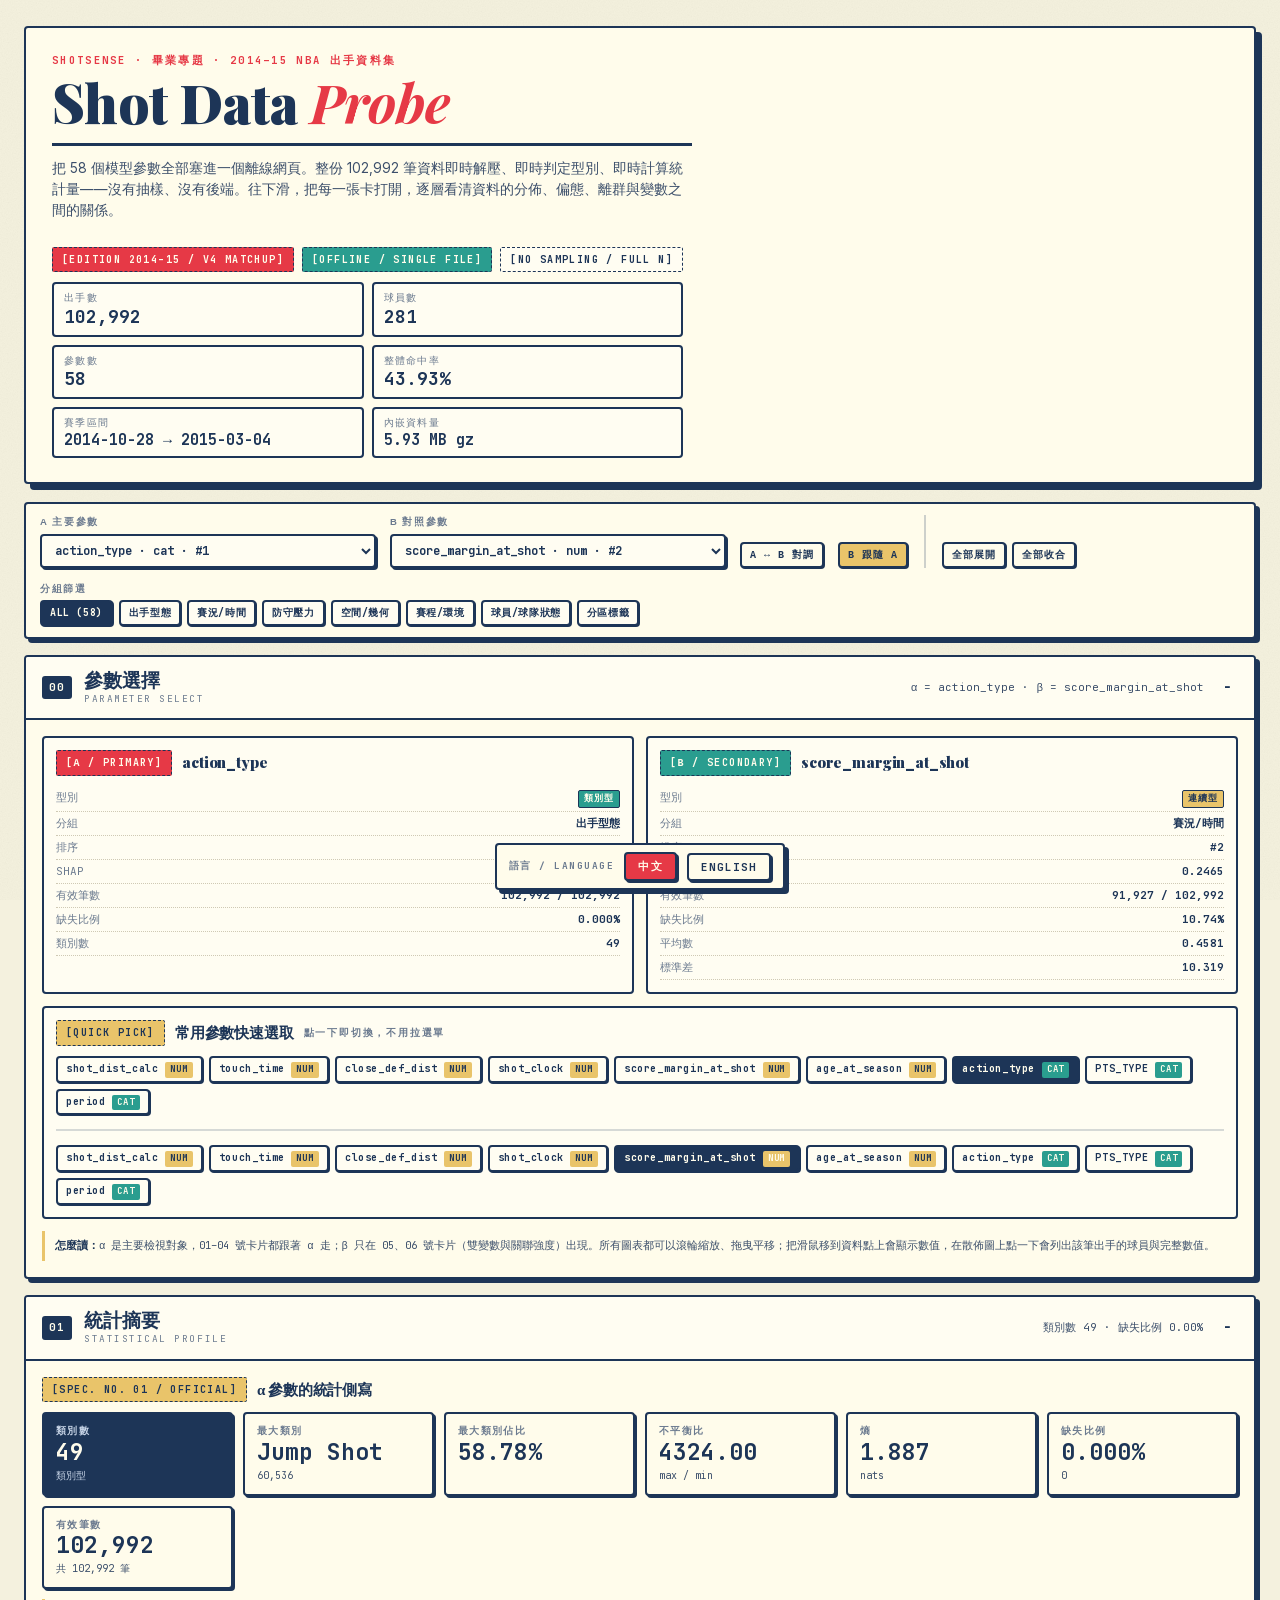
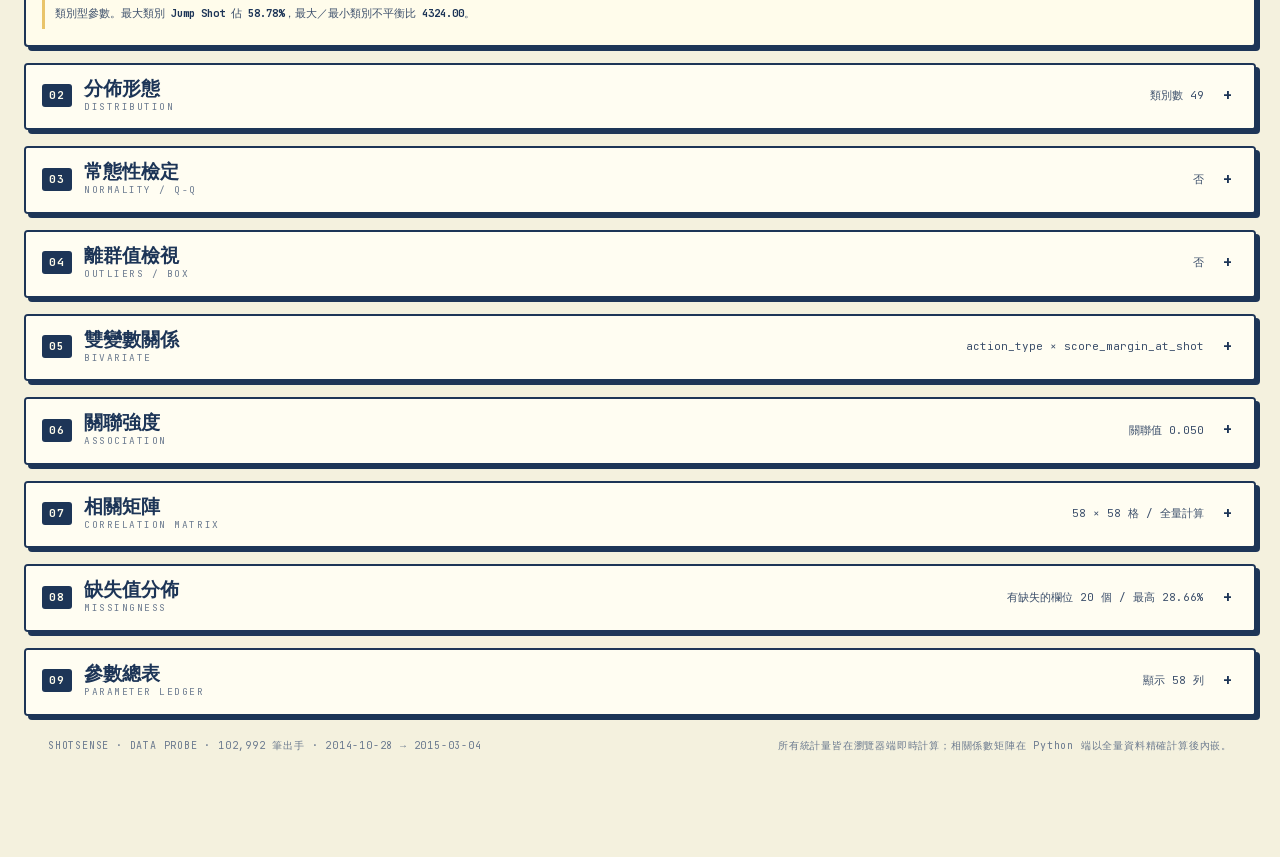
==== index.html @ 7a4a6c3b "ShotSense Data Probe 2014-15: offline single-file shot explorer Adds an interactive data explorer fo" ====
<!DOCTYPE html>
<html lang="zh-Hant">
<head>
<meta charset="utf-8">
<meta name="viewport" content="width=device-width, initial-scale=1">
<title>ShotSense · Shot Data Probe 2014–15</title>
<style>/* 內嵌 Google Fonts（僅 latin 子集）— 由 src/probe/fetch_fonts.py 產生 */
@font-face{font-family:'Inter';font-style:normal;font-weight:400;font-display:swap;src:url([data-uri]) format('woff2');unicode-range:U+0000-00FF,U+0131,U+0152-0153,U+02BB-02BC,U+02C6,U+02DA,U+02DC,U+0304,U+0308,U+0329,U+2000-206F,U+2074,U+20AC,U+2122,U+2191,U+2193,U+2212,U+2215,U+FEFF,U+FFFD;}
@font-face{font-family:'Inter';font-style:normal;font-weight:600;font-display:swap;src:url([data-uri]) format('woff2');unicode-range:U+0000-00FF,U+0131,U+0152-0153,U+02BB-02BC,U+02C6,U+02DA,U+02DC,U+0304,U+0308,U+0329,U+2000-206F,U+2074,U+20AC,U+2122,U+2191,U+2193,U+2212,U+2215,U+FEFF,U+FFFD;}
@font-face{font-family:'Inter';font-style:normal;font-weight:700;font-display:swap;src:url([data-uri]) format('woff2');unicode-range:U+0000-00FF,U+0131,U+0152-0153,U+02BB-02BC,U+02C6,U+02DA,U+02DC,U+0304,U+0308,U+0329,U+2000-206F,U+2074,U+20AC,U+2122,U+2191,U+2193,U+2212,U+2215,U+FEFF,U+FFFD;}
@font-face{font-family:'JetBrains Mono';font-style:normal;font-weight:400;font-display:swap;src:url([data-uri]) format('woff2');unicode-range:U+0000-00FF,U+0131,U+0152-0153,U+02BB-02BC,U+02C6,U+02DA,U+02DC,U+0304,U+0308,U+0329,U+2000-206F,U+2074,U+20AC,U+2122,U+2191,U+2193,U+2212,U+2215,U+FEFF,U+FFFD;}
@font-face{font-family:'JetBrains Mono';font-style:normal;font-weight:700;font-display:swap;src:url([data-uri]) format('woff2');unicode-range:U+0000-00FF,U+0131,U+0152-0153,U+02BB-02BC,U+02C6,U+02DA,U+02DC,U+0304,U+0308,U+0329,U+2000-206F,U+2074,U+20AC,U+2122,U+2191,U+2193,U+2212,U+2215,U+FEFF,U+FFFD;}
@font-face{font-family:'Playfair Display';font-style:italic;font-weight:700;font-display:swap;src:url([data-uri]) format('woff2');unicode-range:U+0000-00FF,U+0131,U+0152-0153,U+02BB-02BC,U+02C6,U+02DA,U+02DC,U+0304,U+0308,U+0329,U+2000-206F,U+2074,U+20AC,U+2122,U+2191,U+2193,U+2212,U+2215,U+FEFF,U+FFFD;}
@font-face{font-family:'Playfair Display';font-style:normal;font-weight:700;font-display:swap;src:url([data-uri]) format('woff2');unicode-range:U+0000-00FF,U+0131,U+0152-0153,U+02BB-02BC,U+02C6,U+02DA,U+02DC,U+0304,U+0308,U+0329,U+2000-206F,U+2074,U+20AC,U+2122,U+2191,U+2193,U+2212,U+2215,U+FEFF,U+FFFD;}
@font-face{font-family:'Playfair Display';font-style:normal;font-weight:900;font-display:swap;src:url([data-uri]) format('woff2');unicode-range:U+0000-00FF,U+0131,U+0152-0153,U+02BB-02BC,U+02C6,U+02DA,U+02DC,U+0304,U+0308,U+0329,U+2000-206F,U+2074,U+20AC,U+2122,U+2191,U+2193,U+2212,U+2215,U+FEFF,U+FFFD;}
</style>
<style>
/* ==========================================================================
   SHOTSENSE — 90s Retro Card & Editorial Aesthetics
   Design tokens are authoritative. No neon. No gradients. No blur. No
   modern rounded corners. Tactile newsprint + solid offset ink shadows.
   ========================================================================== */
:root{
  --canvas:#F4F1DE;   /* vintage cream / newsprint */
  --surface:#FFFCEB;  /* light paper panel        */
  --paper2:#FFFDF2;
  --ink:#1D3557;      /* deep navy ink            */
  --red:#E63946;      /* retro crimson            */
  --gold:#E9C46A;     /* mustard gold             */
  --teal:#2A9D8F;     /* vintage teal             */
  --amber:#F4A261;    /* burnt orange             */
  --grid:#E5E0D8;     /* soft vintage paper grid  */
  --muted:#6B7A8F;
  --serif:'Playfair Display',Georgia,'Times New Roman',serif;
  --sans:'Inter','Helvetica Neue',Arial,sans-serif;
  --mono:'JetBrains Mono',ui-monospace,SFMono-Regular,Menlo,Consolas,monospace;
}
*{box-sizing:border-box}
html{scroll-behavior:smooth}
body{
  margin:0;padding:0 0 104px;
  background:var(--canvas);color:var(--ink);
  font-family:var(--sans);font-size:14px;line-height:1.55;
  -webkit-font-smoothing:antialiased;
}
/* newsprint grain — texture only, deliberately not a gradient */
body::before{
  content:'';position:fixed;inset:0;pointer-events:none;z-index:0;opacity:.5;
  mix-blend-mode:multiply;
  background-image:url("data:image/svg+xml;utf8,<svg xmlns='http://www.w3.org/2000/svg' width='160' height='160'><filter id='n'><feTurbulence type='fractalNoise' baseFrequency='0.8' numOctaves='4' stitchTiles='stitch'/><feColorMatrix type='saturate' values='0'/></filter><rect width='160' height='160' filter='url(%23n)' opacity='0.16'/></svg>");
}
.wrap{position:relative;z-index:1;max-width:1500px;margin:0 auto;padding:26px 24px 0}

/* ---------- typography ---------- */
h1,h2,h3,h4{font-family:var(--serif);font-weight:900;letter-spacing:-.01em;margin:0}
.mono{font-family:var(--mono);font-variant-numeric:tabular-nums;font-feature-settings:"tnum" 1}
.lab{font-family:var(--sans);font-size:10px;font-weight:700;letter-spacing:.18em;
     text-transform:uppercase;color:var(--muted)}
.lab-ink{color:var(--ink)}

/* ---------- masthead ---------- */
.masthead{
  background:var(--surface);border:2px solid var(--ink);border-radius:4px;
  box-shadow:6px 6px 0 var(--ink);
  padding:24px 26px;margin-bottom:18px;
  display:flex;gap:26px;justify-content:space-between;align-items:flex-start;flex-wrap:wrap;
}
.masthead .kicker{font-family:var(--mono);font-size:10.5px;font-weight:700;
  letter-spacing:.22em;text-transform:uppercase;color:var(--red);margin-bottom:8px}
.masthead h1{font-size:clamp(30px,4.4vw,54px);line-height:.98;margin:0 0 8px}
.masthead h1 em{font-style:italic;color:var(--red)}
.masthead .dek{max-width:640px;font-size:13.5px;color:#3C4F6B;margin:0}
.masthead .rule{height:3px;background:var(--ink);margin:14px 0 12px;border:0}
.mast-right{display:flex;flex-direction:column;gap:10px;align-items:flex-end;min-width:300px}
.stamprow{display:flex;gap:8px;flex-wrap:wrap;justify-content:flex-end}
.mastgrid{display:grid;grid-template-columns:repeat(2,minmax(0,1fr));gap:8px;width:100%}
.mcell{border:2px solid var(--ink);border-radius:4px;background:var(--paper2);
  padding:7px 10px;min-width:120px}
.mcell .k{font-family:var(--mono);font-size:9.5px;letter-spacing:.14em;
  text-transform:uppercase;color:var(--muted)}
.mcell .v{font-family:var(--mono);font-weight:700;font-size:18px;line-height:1.2;
  font-variant-numeric:tabular-nums}

/* ---------- stamps & badges ---------- */
.stamp{
  display:inline-block;border:1px dashed var(--ink);border-radius:2px;
  background:var(--gold);color:var(--ink);
  font-family:var(--mono);font-size:10px;font-weight:700;
  letter-spacing:.14em;text-transform:uppercase;padding:4px 9px;white-space:nowrap;
}
.stamp.teal{background:var(--teal);color:var(--surface)}
.stamp.red{background:var(--red);color:var(--surface)}
.stamp.amber{background:var(--amber)}
.stamp.plain{background:var(--paper2)}
.stamp.ghost{background:transparent;border-style:dashed}

/* ---------- buttons ---------- */
.btn{
  font-family:var(--mono);font-size:11px;font-weight:700;letter-spacing:.1em;
  text-transform:uppercase;padding:7px 13px;border:2px solid var(--ink);
  border-radius:4px;background:var(--surface);color:var(--ink);
  box-shadow:2px 2px 0 var(--ink);cursor:pointer;white-space:nowrap;
}
.btn:hover{transform:translate(-2px,-2px);box-shadow:4px 4px 0 var(--ink)}
.btn:active{transform:translate(2px,2px);box-shadow:0 0 0 var(--ink)}
.btn.primary{background:var(--red);color:var(--surface)}
.btn.gold{background:var(--gold)}
.btn.teal{background:var(--teal);color:var(--surface)}
.btn.on{background:var(--ink);color:var(--surface)}
.btn.sm{padding:4px 8px;font-size:10px;box-shadow:1px 1px 0 var(--ink)}
.btn:disabled{opacity:.4;cursor:not-allowed}
.btn:disabled:hover{transform:none;box-shadow:2px 2px 0 var(--ink)}

/* ---------- toolbar ---------- */
.toolbar{
  position:sticky;top:0;z-index:40;
  background:var(--surface);border:2px solid var(--ink);border-radius:4px;
  box-shadow:4px 4px 0 var(--ink);
  padding:11px 14px;margin-bottom:16px;
  display:flex;gap:14px;align-items:flex-end;flex-wrap:wrap;
}
.tfield{display:flex;flex-direction:column;gap:4px;min-width:0}
.tfield .lab{font-size:9.5px}
select,input[type=text]{
  font-family:var(--mono);font-size:12px;font-weight:700;color:var(--ink);
  background:var(--paper2);border:2px solid var(--ink);border-radius:4px;
  padding:6px 9px;min-width:190px;max-width:100%;
  box-shadow:2px 2px 0 var(--ink);
}
select:focus,input[type=text]:focus{outline:2px solid var(--red);outline-offset:1px}
.tsep{width:2px;align-self:stretch;background:var(--ink);opacity:.22;margin:0 2px}
.tspacer{flex:1 1 auto}
.tswitch{display:flex;gap:6px;align-items:flex-end}

/* ---------- accordion cards ---------- */
.card{
  background:var(--surface);border:2px solid var(--ink);border-radius:4px;
  box-shadow:4px 4px 0 var(--ink);
  margin-bottom:16px;overflow:hidden;scroll-margin-top:96px;
}
.card-head{
  display:flex;align-items:center;gap:12px;
  padding:12px 16px;cursor:pointer;user-select:none;
  background:var(--paper2);border-bottom:2px solid transparent;
}
.card.open .card-head{border-bottom:2px solid var(--ink)}
.card-head:hover{background:#FFF8D8}
.card-no{
  font-family:var(--mono);font-size:11px;font-weight:700;letter-spacing:.1em;
  background:var(--ink);color:var(--surface);border-radius:3px;padding:3px 7px;
}
.card-title{font-family:var(--serif);font-weight:900;font-size:19px;line-height:1.1}
.card-en{font-family:var(--mono);font-size:9.5px;letter-spacing:.16em;
  text-transform:uppercase;color:var(--muted);margin-top:2px}
.card-digest{flex:1 1 auto;min-width:0;font-family:var(--mono);font-size:11px;
  color:#3C4F6B;text-align:right;overflow:hidden;text-overflow:ellipsis;white-space:nowrap}
.caret{font-family:var(--mono);font-size:15px;font-weight:700;color:var(--ink);
  width:22px;text-align:center}
.card-body{display:none;padding:16px}
.card.open .card-body{display:block}

/* ---------- panels & grids ---------- */
.panel{border:2px solid var(--ink);border-radius:4px;background:var(--paper2);
  padding:12px;margin-bottom:12px}
.panel-head{display:flex;align-items:center;gap:10px;flex-wrap:wrap;margin-bottom:10px}
.panel-head h3{font-size:15px}
.grid2{display:grid;grid-template-columns:repeat(2,minmax(0,1fr));gap:12px}
.grid3{display:grid;grid-template-columns:repeat(3,minmax(0,1fr));gap:12px}
.grid4{display:grid;grid-template-columns:repeat(4,minmax(0,1fr));gap:10px}
.grid6{display:grid;grid-template-columns:repeat(6,minmax(0,1fr));gap:10px}
@media(max-width:1100px){.grid6{grid-template-columns:repeat(3,minmax(0,1fr))}
  .grid4{grid-template-columns:repeat(2,minmax(0,1fr))}}
@media(max-width:820px){.grid2,.grid3,.grid4,.grid6{grid-template-columns:1fr}}

/* ---------- stat cards ---------- */
.stat{border:2px solid var(--ink);border-radius:4px;background:var(--surface);
  padding:10px 12px;box-shadow:2px 2px 0 var(--ink);position:relative}
.stat .k{font-family:var(--mono);font-size:9.5px;font-weight:700;letter-spacing:.14em;
  text-transform:uppercase;color:var(--muted)}
.stat .v{font-family:var(--mono);font-weight:700;font-size:23px;line-height:1.18;
  font-variant-numeric:tabular-nums;word-break:break-word}
.stat .n{font-family:var(--mono);font-size:10px;color:#3C4F6B;margin-top:2px}
.stat.hi{background:var(--gold)}
.stat.ok{background:#D9EFE9}
.stat.warn{background:#FBE0C8}
.stat.bad{background:#F8D7DA}
.stat.ink{background:var(--ink)}
.stat.ink .k,.stat.ink .n{color:#C9D6E8}
.stat.ink .v{color:var(--surface)}

/* ---------- charts ---------- */
.chart{width:100%;height:400px}
.chart.tall{height:520px}
.chart.short{height:300px}
.chart.xl{height:820px}
.note{font-family:var(--mono);font-size:10.5px;line-height:1.7;color:#3C4F6B;
  border-left:3px solid var(--gold);padding:6px 0 6px 10px;margin-top:10px}
.note b{color:var(--ink)}
.note.red{border-left-color:var(--red)}
.note.teal{border-left-color:var(--teal)}
.note.gold{border-left-color:var(--gold)}

/* ---------- table ---------- */
.tblwrap{max-height:560px;overflow:auto;border:2px solid var(--ink);border-radius:4px}
table.tbl{border-collapse:collapse;width:100%;font-family:var(--mono);font-size:11.5px;
  font-variant-numeric:tabular-nums}
table.tbl thead th{
  position:sticky;top:0;z-index:2;background:var(--ink);color:var(--surface);
  font-family:var(--sans);font-size:9.5px;font-weight:700;letter-spacing:.14em;
  text-transform:uppercase;text-align:left;padding:8px 9px;white-space:nowrap;
  border-right:1px solid #3A5578;cursor:pointer;
}
table.tbl tbody td{padding:6px 9px;border-bottom:1px solid var(--grid);
  border-right:1px solid var(--grid);white-space:nowrap}
table.tbl tbody tr:nth-child(even){background:#FBF8E4}
table.tbl tbody tr:hover{background:var(--gold)}
table.tbl tbody tr.selA{background:#FAD9DC;box-shadow:inset 3px 0 0 var(--red)}
table.tbl tbody tr.selB{background:#D9EFE9;box-shadow:inset 3px 0 0 var(--teal)}
table.tbl tbody tr.selA.selB{background:#F6E7C0;box-shadow:inset 3px 0 0 var(--red),inset 6px 0 0 var(--teal)}
table.tbl tbody tr{cursor:pointer}
.tbl .num{text-align:right}
.tag{display:inline-block;font-family:var(--mono);font-size:9px;font-weight:700;
  letter-spacing:.1em;text-transform:uppercase;padding:1px 5px;border:1px solid var(--ink);
  border-radius:2px;background:var(--paper2)}
.tag.cat{background:var(--teal);color:var(--surface)}
.tag.num{background:var(--gold)}
.tag.matchup{background:var(--amber)}

/* ---------- misc ---------- */
.chips{display:flex;flex-wrap:wrap;gap:6px}
.chip{font-family:var(--mono);font-size:10px;font-weight:700;letter-spacing:.06em;
  border:2px solid var(--ink);border-radius:4px;background:var(--paper2);
  padding:3px 8px;cursor:pointer;box-shadow:1px 1px 0 var(--ink)}
.chip:hover{transform:translate(-1px,-1px);box-shadow:2px 2px 0 var(--ink)}
.chip.on{background:var(--ink);color:var(--surface)}
.hr{height:2px;background:var(--ink);opacity:.18;margin:14px 0;border:0}
.kv{display:flex;justify-content:space-between;gap:10px;font-family:var(--mono);
  font-size:11px;padding:3px 0;border-bottom:1px dotted #CFC9B4}
.kv .k{color:var(--muted)}
.kv .v{font-weight:700}
.meter{display:flex;gap:3px;margin-top:6px}
.meter i{flex:1;height:12px;border:2px solid var(--ink);border-radius:2px;background:var(--paper2)}
.meter i.f{background:var(--red)}
.meter i.g{background:var(--gold)}
.meter i.t{background:var(--teal)}

/* ---------- language bar (fixed bottom) ---------- */
.langbar{position:fixed;left:0;right:0;bottom:0;z-index:60;display:flex;
  justify-content:center;padding:10px 12px;pointer-events:none}
.langcard{pointer-events:auto;background:var(--surface);border:2px solid var(--ink);
  border-radius:4px;box-shadow:4px 4px 0 var(--ink);
  padding:7px 12px;display:flex;align-items:center;gap:10px}
.langcard .langlab{font-family:var(--mono);font-size:9.5px;font-weight:700;
  letter-spacing:.16em;text-transform:uppercase;color:var(--muted)}
.langbtn{font-family:var(--mono);font-size:11px;font-weight:700;letter-spacing:.1em;
  border:2px solid var(--ink);border-radius:4px;background:var(--surface);
  color:var(--ink);padding:5px 12px;cursor:pointer;box-shadow:2px 2px 0 var(--ink)}
.langbtn:hover{transform:translate(-2px,-2px);box-shadow:4px 4px 0 var(--ink)}
.langbtn.on{background:var(--red);color:var(--surface)}
.langbtn.on:hover{transform:none;box-shadow:2px 2px 0 var(--ink)}

/* ---------- boot overlay ---------- */
#boot{position:fixed;inset:0;z-index:200;background:var(--canvas);
  display:flex;align-items:center;justify-content:center;padding:24px}
#bootCard{width:min(680px,94vw);background:var(--surface);border:2px solid var(--ink);
  border-radius:4px;box-shadow:6px 6px 0 var(--ink);padding:26px}
#bootCard h2{font-size:26px;margin-bottom:4px}
#bootLog{margin-top:14px;font-family:var(--mono);font-size:11px;line-height:1.85;
  color:#3C4F6B;max-height:230px;overflow:auto}
#bootLog div::before{content:'> ';color:var(--red)}
#bootBar{height:16px;border:2px solid var(--ink);border-radius:3px;margin-top:14px;
  background:var(--paper2);overflow:hidden}
#bootFill{height:100%;width:0%;background:var(--red);border-right:2px solid var(--ink);
  transition:width .18s linear}
#bootPct{font-family:var(--mono);font-size:10px;letter-spacing:.16em;
  text-transform:uppercase;color:var(--muted);margin-top:6px}

.footer{max-width:1500px;margin:22px auto 0;padding:0 24px;
  font-family:var(--mono);font-size:10px;letter-spacing:.08em;color:var(--muted);
  display:flex;justify-content:space-between;gap:14px;flex-wrap:wrap}
::-webkit-scrollbar{width:11px;height:11px}
::-webkit-scrollbar-track{background:var(--paper2);border-left:2px solid var(--ink)}
::-webkit-scrollbar-thumb{background:var(--ink);border:2px solid var(--paper2)}
</style>
</head>
<body>

<!-- ============================ BOOT ============================ -->
<div id="boot">
  <div id="bootCard">
    <div class="stamp red">[SYSTEM / INITIALISING]</div>
    <h2 style="margin-top:12px">ShotSense Data Probe</h2>
    <div class="lab">2014–15 NBA · 58 model parameters · full dataset, no sampling</div>
    <div id="bootBar"><div id="bootFill"></div></div>
    <div id="bootPct">0%</div>
    <div id="bootLog"></div>
  </div>
</div>

<div class="wrap">

  <!-- ============================ MASTHEAD ============================ -->
  <header class="masthead">
    <div class="mast-left">
      <div class="kicker" data-i18n="kicker"></div>
      <h1>Shot&nbsp;Data <em>Probe</em></h1>
      <hr class="rule">
      <p class="dek" data-i18n="mast_dek"></p>
    </div>
    <div class="mast-right">
      <div class="stamprow">
        <span class="stamp red" data-i18n="stamp_edition"></span>
        <span class="stamp teal" data-i18n="stamp_offline"></span>
        <span class="stamp plain" data-i18n="stamp_nosample"></span>
      </div>
      <div class="mastgrid">
        <div class="mcell"><div class="k" data-i18n="m_shots"></div><div class="v mono" id="mShots">—</div></div>
        <div class="mcell"><div class="k" data-i18n="m_players"></div><div class="v mono" id="mPlayers">—</div></div>
        <div class="mcell"><div class="k" data-i18n="m_params"></div><div class="v mono" id="mParams">—</div></div>
        <div class="mcell"><div class="k" data-i18n="m_fg"></div><div class="v mono" id="mFg">—</div></div>
        <div class="mcell"><div class="k" data-i18n="m_span"></div><div class="v mono" id="mSpan" style="font-size:15px">—</div></div>
        <div class="mcell"><div class="k" data-i18n="m_payload"></div><div class="v mono" id="mPayload" style="font-size:15px">—</div></div>
      </div>
    </div>
  </header>

  <!-- ============================ TOOLBAR ============================ -->
  <div class="toolbar" id="toolbar">
    <div class="tfield">
      <span class="lab" data-i18n="t_alpha"></span>
      <select id="selA"></select>
    </div>
    <div class="tfield">
      <span class="lab" data-i18n="t_beta"></span>
      <select id="selB"></select>
    </div>
    <button class="btn sm" id="btnSwap" data-i18n="t_swap"></button>
    <button class="btn sm gold" id="btnSame" data-i18n="t_selfpair"></button>
    <div class="tsep"></div>
    <div class="tswitch">
      <button class="btn sm" id="btnExpand" data-i18n="t_expand"></button>
      <button class="btn sm" id="btnCollapse" data-i18n="t_collapse"></button>
    </div>
    <div class="tspacer"></div>
    <div class="tfield" style="min-width:0">
      <span class="lab" data-i18n="t_group"></span>
      <div class="chips" id="groupChips"></div>
    </div>
  </div>

  <!-- ============================ 00 SELECT ============================ -->
  <section class="card open" id="s-select">
    <div class="card-head" data-toggle="s-select">
      <span class="card-no">00</span>
      <div><div class="card-title" data-i18n="sec_select"></div>
           <div class="card-en">PARAMETER SELECT</div></div>
      <div class="card-digest" id="dgSelect"></div>
      <span class="caret">−</span>
    </div>
    <div class="card-body">
      <div class="grid2">
        <div class="panel">
          <div class="panel-head">
            <span class="stamp red">[α / PRIMARY]</span>
            <h3 id="tA"></h3>
          </div>
          <div id="infoA"></div>
        </div>
        <div class="panel">
          <div class="panel-head">
            <span class="stamp teal">[β / SECONDARY]</span>
            <h3 id="tB"></h3>
          </div>
          <div id="infoB"></div>
        </div>
      </div>
      <div class="panel">
        <div class="panel-head">
          <span class="stamp">[QUICK PICK]</span>
          <h3 data-i18n="qp_title"></h3>
          <span class="lab" data-i18n="qp_hint"></span>
        </div>
        <div class="chips" id="quickA"></div>
        <div class="hr"></div>
        <div class="chips" id="quickB"></div>
      </div>
      <div class="note" data-i18n="sel_note"></div>
    </div>
  </section>

  <!-- ============================ 01 PROFILE ============================ -->
  <section class="card open" id="s-profile">
    <div class="card-head" data-toggle="s-profile">
      <span class="card-no">01</span>
      <div><div class="card-title" data-i18n="sec_profile"></div>
           <div class="card-en">STATISTICAL PROFILE</div></div>
      <div class="card-digest" id="dgProfile"></div>
      <span class="caret">−</span>
    </div>
    <div class="card-body">
      <div class="panel-head">
        <span class="stamp">[SPEC. NO. 01 / OFFICIAL]</span>
        <h3 data-i18n="prof_title"></h3>
      </div>
      <div class="grid6" id="statCards"></div>
      <div id="statNote"></div>
    </div>
  </section>

  <!-- ============================ 02 DIST ============================ -->
  <section class="card" id="s-dist">
    <div class="card-head" data-toggle="s-dist">
      <span class="card-no">02</span>
      <div><div class="card-title" data-i18n="sec_dist"></div>
           <div class="card-en">DISTRIBUTION</div></div>
      <div class="card-digest" id="dgDist"></div>
      <span class="caret">+</span>
    </div>
    <div class="card-body">
      <div class="panel">
        <div class="panel-head">
          <span class="stamp">[FREQUENCY / DENSITY]</span>
          <h3 id="distTitle"></h3>
          <button class="btn sm" id="btnKde" data-i18n="btn_kde"></button>
          <button class="btn sm" id="btnLogY" data-i18n="btn_logy"></button>
          <span class="lab" id="distSub"></span>
        </div>
        <div class="chart tall" id="cDist"></div>
        <div class="note" id="distNote"></div>
      </div>
    </div>
  </section>

  <!-- ============================ 03 QQ ============================ -->
  <section class="card" id="s-qq">
    <div class="card-head" data-toggle="s-qq">
      <span class="card-no">03</span>
      <div><div class="card-title" data-i18n="sec_qq"></div>
           <div class="card-en">NORMALITY / Q-Q</div></div>
      <div class="card-digest" id="dgQq"></div>
      <span class="caret">+</span>
    </div>
    <div class="card-body">
      <div class="panel">
        <div class="panel-head">
          <span class="stamp">[Q-Q PLOT / NORMAL REF.]</span>
          <h3 id="qqTitle"></h3>
          <span class="lab" id="qqSub"></span>
        </div>
        <div class="grid4" id="qqCards"></div>
        <div class="chart tall" id="cQq"></div>
        <div class="note" id="qqNote"></div>
      </div>
    </div>
  </section>

  <!-- ============================ 04 OUTLIER ============================ -->
  <section class="card" id="s-outlier">
    <div class="card-head" data-toggle="s-outlier">
      <span class="card-no">04</span>
      <div><div class="card-title" data-i18n="sec_out"></div>
           <div class="card-en">OUTLIERS / BOX</div></div>
      <div class="card-digest" id="dgOut"></div>
      <span class="caret">+</span>
    </div>
    <div class="card-body">
      <div class="panel">
        <div class="panel-head">
          <span class="stamp">[BOX PLOT / 1.5×IQR FENCE]</span>
          <h3 id="boxTitle"></h3>
          <span class="lab" id="boxSub"></span>
        </div>
        <div class="grid4" id="boxCards"></div>
        <div class="chart short" id="cBox"></div>
        <div class="note" id="boxNote"></div>
      </div>
    </div>
  </section>

  <!-- ============================ 05 PAIR ============================ -->
  <section class="card" id="s-pair">
    <div class="card-head" data-toggle="s-pair">
      <span class="card-no">05</span>
      <div><div class="card-title" data-i18n="sec_pair"></div>
           <div class="card-en">BIVARIATE</div></div>
      <div class="card-digest" id="dgPair"></div>
      <span class="caret">+</span>
    </div>
    <div class="card-body">
      <div class="panel">
        <div class="panel-head">
          <span class="stamp teal">[α × β SCATTER]</span>
          <h3 id="pairTitle"></h3>
          <button class="btn sm" id="btnTrend" data-i18n="btn_trend"></button>
          <span class="lab" id="pairSub"></span>
        </div>
        <div class="chart tall" id="cPair"></div>
        <div class="note" id="pairNote"></div>
      </div>
      <div class="panel">
        <div class="panel-head">
          <span class="stamp plain">[CLICK INSPECTOR]</span>
          <h3 data-i18n="probe_title"></h3>
        </div>
        <div id="probeDetail" class="note" data-i18n="probe_empty"></div>
      </div>
    </div>
  </section>

  <!-- ============================ 06 RELATION ============================ -->
  <section class="card" id="s-rel">
    <div class="card-head" data-toggle="s-rel">
      <span class="card-no">06</span>
      <div><div class="card-title" data-i18n="sec_rel"></div>
           <div class="card-en">ASSOCIATION</div></div>
      <div class="card-digest" id="dgRel"></div>
      <span class="caret">+</span>
    </div>
    <div class="card-body">
      <div class="grid3">
        <div class="panel">
          <div class="panel-head"><span class="stamp red">[MEASURE]</span></div>
          <div class="stat ink"><div class="k" data-i18n="rel_measure"></div>
            <div class="v" id="relName">—</div>
            <div class="n" id="relWhy"></div></div>
        </div>
        <div class="panel">
          <div class="panel-head"><span class="stamp gold">[STRENGTH]</span></div>
          <div class="stat hi"><div class="k" data-i18n="rel_value"></div>
            <div class="v mono" id="relVal">—</div>
            <div class="n" id="relLabel"></div>
            <div class="meter" id="relMeter"><i></i><i></i><i></i><i></i><i></i></div></div>
        </div>
        <div class="panel">
          <div class="panel-head"><span class="stamp teal">[DIRECTION]</span></div>
          <div class="stat ok"><div class="k" data-i18n="rel_dir"></div>
            <div class="v" id="relDir">—</div>
            <div class="n" id="relDirNote"></div></div>
        </div>
      </div>
      <div class="panel">
        <div class="panel-head"><span class="stamp plain">[READOUT]</span>
          <h3 data-i18n="rel_readout"></h3></div>
        <div id="relBody" class="note" style="border-left-color:var(--ink)"></div>
      </div>
    </div>
  </section>

  <!-- ============================ 07 MATRIX ============================ -->
  <section class="card" id="s-matrix">
    <div class="card-head" data-toggle="s-matrix">
      <span class="card-no">07</span>
      <div><div class="card-title" data-i18n="sec_matrix"></div>
           <div class="card-en">CORRELATION MATRIX</div></div>
      <div class="card-digest" id="dgMatrix"></div>
      <span class="caret">+</span>
    </div>
    <div class="card-body">
      <div class="panel">
        <div class="panel-head">
          <span class="stamp red">[58 × 58 / FULL DATA]</span>
          <h3 data-i18n="mx_title"></h3>
          <button class="btn sm on" id="mxAssoc" data-i18n="mx_assoc"></button>
          <button class="btn sm" id="mxSpear" data-i18n="mx_spear"></button>
          <span class="lab" id="mxSub"></span>
        </div>
        <div class="chart xl" id="cHeat"></div>
        <div class="note" id="mxNote"></div>
      </div>
      <div class="panel">
        <div class="panel-head"><span class="stamp gold">[TOP LINKS]</span>
          <h3 data-i18n="mx_top"></h3></div>
        <div class="tblwrap" style="max-height:340px">
          <table class="tbl" id="topPairs">
            <colgroup>
              <col style="width:110px"><col><col><col style="width:130px"><col style="width:96px">
            </colgroup>
            <tbody></tbody>
          </table>
        </div>
        <div class="note" id="topNote"></div>
      </div>
    </div>
  </section>

  <!-- ============================ 08 QUALITY ============================ -->
  <section class="card" id="s-quality">
    <div class="card-head" data-toggle="s-quality">
      <span class="card-no">08</span>
      <div><div class="card-title" data-i18n="sec_quality"></div>
           <div class="card-en">MISSINGNESS</div></div>
      <div class="card-digest" id="dgQuality"></div>
      <span class="caret">+</span>
    </div>
    <div class="card-body">
      <div class="panel">
        <div class="panel-head">
          <span class="stamp amber">[MISSING VALUE MAP]</span>
          <h3 data-i18n="q_title"></h3>
          <span class="lab" id="missSub"></span>
        </div>
        <div class="chart tall" id="cMiss"></div>
        <div class="note" id="missNote"></div>
      </div>
      <div class="grid4" id="qCards"></div>
    </div>
  </section>

  <!-- ============================ 09 LEDGER ============================ -->
  <section class="card" id="s-ledger">
    <div class="card-head" data-toggle="s-ledger">
      <span class="card-no">09</span>
      <div><div class="card-title" data-i18n="sec_ledger"></div>
           <div class="card-en">PARAMETER LEDGER</div></div>
      <div class="card-digest" id="dgLedger"></div>
      <span class="caret">+</span>
    </div>
    <div class="card-body">
      <div class="panel">
        <div class="panel-head">
          <span class="stamp">[REGISTER / 58 ROWS]</span>
          <h3 data-i18n="led_title"></h3>
          <input type="text" id="ledSearch" data-i18n-ph="led_search" style="min-width:220px">
          <span class="lab" id="ledgerSub"></span>
        </div>
        <div class="tblwrap">
          <table class="tbl" id="ledgerTbl">
            <thead><tr>
              <th data-i18n="th_rank"></th>
              <th data-i18n="th_name"></th>
              <th data-i18n="th_group"></th>
              <th data-i18n="th_kind"></th>
              <th class="num" data-i18n="th_shap"></th>
              <th class="num" data-i18n="th_center"></th>
              <th class="num" data-i18n="th_spread"></th>
              <th class="num" data-i18n="th_miss"></th>
              <th data-i18n="th_pick"></th>
            </tr></thead>
            <tbody></tbody>
          </table>
        </div>
        <div class="note" id="ledNote"></div>
      </div>
    </div>
  </section>

  <div class="footer">
    <span id="footLeft"></span>
    <span id="footRight"></span>
  </div>
</div>

<!-- ============================ LANGUAGE BAR ============================ -->
<div class="langbar">
  <div class="langcard">
    <span class="langlab" data-i18n="lang_label"></span>
    <button class="langbtn" data-lang="zh">中文</button>
    <button class="langbtn" data-lang="en">ENGLISH</button>
  </div>
</div>

<script>
/*
* Licensed to the Apache Software Foundation (ASF) under one
* or more contributor license agreements.  See the NOTICE file
* distributed with this work for additional information
* regarding copyright ownership.  The ASF licenses this file
* to you under the Apache License, Version 2.0 (the
* "License"); you may not use this file except in compliance
* with the License.  You may obtain a copy of the License at
*
*   http://www.apache.org/licenses/LICENSE-2.0
*
* Unless required by applicable law or agreed to in writing,
* software distributed under the License is distributed on an
* "AS IS" BASIS, WITHOUT WARRANTIES OR CONDITIONS OF ANY
* KIND, either express or implied.  See the License for the
* specific language governing permissions and limitations
* under the License.
*/

!function(t,e){"object"==typeof exports&&"undefined"!=typeof module?e(exports):"function"==typeof define&&define.amd?define(["exports"],e):e((t="undefined"!=typeof globalThis?globalThis:t||self).echarts={})}(this,(function(t){"use strict";
/*! *****************************************************************************
    Copyright (c) Microsoft Corporation.

    Permission to use, copy, modify, and/or distribute this software for any
    purpose with or without fee is hereby granted.

    THE SOFTWARE IS PROVIDED "AS IS" AND THE AUTHOR DISCLAIMS ALL WARRANTIES WITH
    REGARD TO THIS SOFTWARE INCLUDING ALL IMPLIED WARRANTIES OF MERCHANTABILITY
    AND FITNESS. IN NO EVENT SHALL THE AUTHOR BE LIABLE FOR ANY SPECIAL, DIRECT,
    INDIRECT, OR CONSEQUENTIAL DAMAGES OR ANY DAMAGES WHATSOEVER RESULTING FROM
    LOSS OF USE, DATA OR PROFITS, WHETHER IN AN ACTION OF CONTRACT, NEGLIGENCE OR
    OTHER TORTIOUS ACTION, ARISING OUT OF OR IN CONNECTION WITH THE USE OR
    PERFORMANCE OF THIS SOFTWARE.
    ***************************************************************************** */var e=function(t,n){return e=Object.setPrototypeOf||{__proto__:[]}instanceof Array&&function(t,e){t.__proto__=e}||function(t,e){for(var n in e)Object.prototype.hasOwnProperty.call(e,n)&&(t[n]=e[n])},e(t,n)};function n(t,n){if("function"!=typeof n&&null!==n)throw new TypeError("Class extends value "+String(n)+" is not a constructor or null");function i(){this.constructor=t}e(t,n),t.prototype=null===n?Object.create(n):(i.prototype=n.prototype,new i)}var i=function(){this.firefox=!1,this.ie=!1,this.edge=!1,this.newEdge=!1,this.weChat=!1},r=new function(){this.browser=new i,this.node=!1,this.wxa=!1,this.worker=!1,this.svgSupported=!1,this.touchEventsSupported=!1,this.pointerEventsSupported=!1,this.domSupported=!1,this.transformSupported=!1,this.transform3dSupported=!1,this.hasGlobalWindow="undefined"!=typeof window};"object"==typeof wx&&"function"==typeof wx.getSystemInfoSync?(r.wxa=!0,r.touchEventsSupported=!0):"undefined"==typeof document&&"undefined"!=typeof self?r.worker=!0:"undefined"==typeof navigator||0===navigator.userAgent.indexOf("Node.js")?(r.node=!0,r.svgSupported=!0):function(t,e){var n=e.browser,i=t.match(/Firefox\/([\d.]+)/),r=t.match(/MSIE\s([\d.]+)/)||t.match(/Trident\/.+?rv:(([\d.]+))/),o=t.match(/Edge?\/([\d.]+)/),a=/micromessenger/i.test(t);i&&(n.firefox=!0,n.version=i[1]);r&&(n.ie=!0,n.version=r[1]);o&&(n.edge=!0,n.version=o[1],n.newEdge=+o[1].split(".")[0]>18);a&&(n.weChat=!0);e.svgSupported="undefined"!=typeof SVGRect,e.touchEventsSupported="ontouchstart"in window&&!n.ie&&!n.edge,e.pointerEventsSupported="onpointerdown"in window&&(n.edge||n.ie&&+n.version>=11),e.domSupported="undefined"!=typeof document;var s=document.documentElement.style;e.transform3dSupported=(n.ie&&"transition"in s||n.edge||"WebKitCSSMatrix"in window&&"m11"in new WebKitCSSMatrix||"MozPerspective"in s)&&!("OTransition"in s),e.transformSupported=e.transform3dSupported||n.ie&&+n.version>=9}(navigator.userAgent,r);var o="sans-serif",a="12px "+o;var s,l,u=function(t){var e={};if("undefined"==typeof JSON)return e;for(var n=0;n<t.length;n++){var i=String.fromCharCode(n+32),r=(t.charCodeAt(n)-20)/100;e[i]=r}return e}("007LLmW'55;N0500LLLLLLLLLL00NNNLzWW\\\\WQb\\0FWLg\\bWb\\WQ\\WrWWQ000CL5LLFLL0LL**F*gLLLL5F0LF\\FFF5.5N"),h={createCanvas:function(){return"undefined"!=typeof document&&document.createElement("canvas")},measureText:function(t,e){if(!s){var n=h.createCanvas();s=n&&n.getContext("2d")}if(s)return l!==e&&(l=s.font=e||a),s.measureText(t);t=t||"";var i=/((?:\d+)?\.?\d*)px/.exec(e=e||a),r=i&&+i[1]||12,o=0;if(e.indexOf("mono")>=0)o=r*t.length;else for(var c=0;c<t.length;c++){var p=u[t[c]];o+=null==p?r:p*r}return{width:o}},loadImage:function(t,e,n){var i=new Image;return i.onload=e,i.onerror=n,i.src=t,i}};function c(t){for(var e in h)t[e]&&(h[e]=t[e])}var p=V(["Function","RegExp","Date","Error","CanvasGradient","CanvasPattern","Image","Canvas"],(function(t,e){return t["[object "+e+"]"]=!0,t}),{}),d=V(["Int8","Uint8","Uint8Clamped","Int16","Uint16","Int32","Uint32","Float32","Float64"],(function(t,e){return t["[object "+e+"Array]"]=!0,t}),{}),f=Object.prototype.toString,g=Array.prototype,y=g.forEach,v=g.filter,m=g.slice,x=g.map,_=function(){}.constructor,b=_?_.prototype:null,w="__proto__",S=2311;function M(){return S++}function I(){for(var t=[],e=0;e<arguments.length;e++)t[e]=arguments[e];"undefined"!=typeof console&&console.error.apply(console,t)}function T(t){if(null==t||"object"!=typeof t)return t;var e=t,n=f.call(t);if("[object Array]"===n){if(!pt(t)){e=[];for(var i=0,r=t.length;i<r;i++)e[i]=T(t[i])}}else if(d[n]){if(!pt(t)){var o=t.constructor;if(o.from)e=o.from(t);else{e=new o(t.length);for(i=0,r=t.length;i<r;i++)e[i]=t[i]}}}else if(!p[n]&&!pt(t)&&!J(t))for(var a in e={},t)t.hasOwnProperty(a)&&a!==w&&(e[a]=T(t[a]));return e}function C(t,e,n){if(!q(e)||!q(t))return n?T(e):t;for(var i in e)if(e.hasOwnProperty(i)&&i!==w){var r=t[i],o=e[i];!q(o)||!q(r)||Y(o)||Y(r)||J(o)||J(r)||K(o)||K(r)||pt(o)||pt(r)?!n&&i in t||(t[i]=T(e[i])):C(r,o,n)}return t}function D(t,e){for(var n=t[0],i=1,r=t.length;i<r;i++)n=C(n,t[i],e);return n}function A(t,e){if(Object.assign)Object.assign(t,e);else for(var n in e)e.hasOwnProperty(n)&&n!==w&&(t[n]=e[n]);return t}function k(t,e,n){for(var i=G(e),r=0;r<i.length;r++){var o=i[r];(n?null!=e[o]:null==t[o])&&(t[o]=e[o])}return t}var L=h.createCanvas;function P(t,e){if(t){if(t.indexOf)return t.indexOf(e);for(var n=0,i=t.length;n<i;n++)if(t[n]===e)return n}return-1}function O(t,e){var n=t.prototype;function i(){}for(var r in i.prototype=e.prototype,t.prototype=new i,n)n.hasOwnProperty(r)&&(t.prototype[r]=n[r]);t.prototype.constructor=t,t.superClass=e}function R(t,e,n){if(t="prototype"in t?t.prototype:t,e="prototype"in e?e.prototype:e,Object.getOwnPropertyNames)for(var i=Object.getOwnPropertyNames(e),r=0;r<i.length;r++){var o=i[r];"constructor"!==o&&(n?null!=e[o]:null==t[o])&&(t[o]=e[o])}else k(t,e,n)}function N(t){return!!t&&("string"!=typeof t&&"number"==typeof t.length)}function E(t,e,n){if(t&&e)if(t.forEach&&t.forEach===y)t.forEach(e,n);else if(t.length===+t.length)for(var i=0,r=t.length;i<r;i++)e.call(n,t[i],i,t);else for(var o in t)t.hasOwnProperty(o)&&e.call(n,t[o],o,t)}function z(t,e,n){if(!t)return[];if(!e)return at(t);if(t.map&&t.map===x)return t.map(e,n);for(var i=[],r=0,o=t.length;r<o;r++)i.push(e.call(n,t[r],r,t));return i}function V(t,e,n,i){if(t&&e){for(var r=0,o=t.length;r<o;r++)n=e.call(i,n,t[r],r,t);return n}}function B(t,e,n){if(!t)return[];if(!e)return at(t);if(t.filter&&t.filter===v)return t.filter(e,n);for(var i=[],r=0,o=t.length;r<o;r++)e.call(n,t[r],r,t)&&i.push(t[r]);return i}function F(t,e,n){if(t&&e)for(var i=0,r=t.length;i<r;i++)if(e.call(n,t[i],i,t))return t[i]}function G(t){if(!t)return[];if(Object.keys)return Object.keys(t);var e=[];for(var n in t)t.hasOwnProperty(n)&&e.push(n);return e}var W=b&&X(b.bind)?b.call.bind(b.bind):function(t,e){for(var n=[],i=2;i<arguments.length;i++)n[i-2]=arguments[i];return function(){return t.apply(e,n.concat(m.call(arguments)))}};function H(t){for(var e=[],n=1;n<arguments.length;n++)e[n-1]=arguments[n];return function(){return t.apply(this,e.concat(m.call(arguments)))}}function Y(t){return Array.isArray?Array.isArray(t):"[object Array]"===f.call(t)}function X(t){return"function"==typeof t}function U(t){return"string"==typeof t}function Z(t){return"[object String]"===f.call(t)}function j(t){return"number"==typeof t}function q(t){var e=typeof t;return"function"===e||!!t&&"object"===e}function K(t){return!!p[f.call(t)]}function $(t){return!!d[f.call(t)]}function J(t){return"object"==typeof t&&"number"==typeof t.nodeType&&"object"==typeof t.ownerDocument}function Q(t){return null!=t.colorStops}function tt(t){return null!=t.image}function et(t){return"[object RegExp]"===f.call(t)}function nt(t){return t!=t}function it(){for(var t=[],e=0;e<arguments.length;e++)t[e]=arguments[e];for(var n=0,i=t.length;n<i;n++)if(null!=t[n])return t[n]}function rt(t,e){return null!=t?t:e}function ot(t,e,n){return null!=t?t:null!=e?e:n}function at(t){for(var e=[],n=1;n<arguments.length;n++)e[n-1]=arguments[n];return m.apply(t,e)}function st(t){if("number"==typeof t)return[t,t,t,t];var e=t.length;return 2===e?[t[0],t[1],t[0],t[1]]:3===e?[t[0],t[1],t[2],t[1]]:t}function lt(t,e){if(!t)throw new Error(e)}function ut(t){return null==t?null:"function"==typeof t.trim?t.trim():t.replace(/^[\s\uFEFF\xA0]+|[\s\uFEFF\xA0]+$/g,"")}var ht="__ec_primitive__";function ct(t){t[ht]=!0}function pt(t){return t[ht]}var dt=function(){function t(){this.data={}}return t.prototype.delete=function(t){var e=this.has(t);return e&&delete this.data[t],e},t.prototype.has=function(t){return this.data.hasOwnProperty(t)},t.prototype.get=function(t){return this.data[t]},t.prototype.set=function(t,e){return this.data[t]=e,this},t.prototype.keys=function(){return G(this.data)},t.prototype.forEach=function(t){var e=this.data;for(var n in e)e.hasOwnProperty(n)&&t(e[n],n)},t}(),ft="function"==typeof Map;var gt=function(){function t(e){var n=Y(e);this.data=ft?new Map:new dt;var i=this;function r(t,e){n?i.set(t,e):i.set(e,t)}e instanceof t?e.each(r):e&&E(e,r)}return t.prototype.hasKey=function(t){return this.data.has(t)},t.prototype.get=function(t){return this.data.get(t)},t.prototype.set=function(t,e){return this.data.set(t,e),e},t.prototype.each=function(t,e){this.data.forEach((function(n,i){t.call(e,n,i)}))},t.prototype.keys=function(){var t=this.data.keys();return ft?Array.from(t):t},t.prototype.removeKey=function(t){this.data.delete(t)},t}();function yt(t){return new gt(t)}function vt(t,e){for(var n=new t.constructor(t.length+e.length),i=0;i<t.length;i++)n[i]=t[i];var r=t.length;for(i=0;i<e.length;i++)n[i+r]=e[i];return n}function mt(t,e){var n;if(Object.create)n=Object.create(t);else{var i=function(){};i.prototype=t,n=new i}return e&&A(n,e),n}function xt(t){var e=t.style;e.webkitUserSelect="none",e.userSelect="none",e.webkitTapHighlightColor="rgba(0,0,0,0)",e["-webkit-touch-callout"]="none"}function _t(t,e){return t.hasOwnProperty(e)}function bt(){}var wt=180/Math.PI,St=Object.freeze({__proto__:null,guid:M,logError:I,clone:T,merge:C,mergeAll:D,extend:A,defaults:k,createCanvas:L,indexOf:P,inherits:O,mixin:R,isArrayLike:N,each:E,map:z,reduce:V,filter:B,find:F,keys:G,bind:W,curry:H,isArray:Y,isFunction:X,isString:U,isStringSafe:Z,isNumber:j,isObject:q,isBuiltInObject:K,isTypedArray:$,isDom:J,isGradientObject:Q,isImagePatternObject:tt,isRegExp:et,eqNaN:nt,retrieve:it,retrieve2:rt,retrieve3:ot,slice:at,normalizeCssArray:st,assert:lt,trim:ut,setAsPrimitive:ct,isPrimitive:pt,HashMap:gt,createHashMap:yt,concatArray:vt,createObject:mt,disableUserSelect:xt,hasOwn:_t,noop:bt,RADIAN_TO_DEGREE:wt});function Mt(t,e){return null==t&&(t=0),null==e&&(e=0),[t,e]}function It(t,e){return t[0]=e[0],t[1]=e[1],t}function Tt(t){return[t[0],t[1]]}function Ct(t,e,n){return t[0]=e,t[1]=n,t}function Dt(t,e,n){return t[0]=e[0]+n[0],t[1]=e[1]+n[1],t}function At(t,e,n,i){return t[0]=e[0]+n[0]*i,t[1]=e[1]+n[1]*i,t}function kt(t,e,n){return t[0]=e[0]-n[0],t[1]=e[1]-n[1],t}function Lt(t){return Math.sqrt(Ot(t))}var Pt=Lt;function Ot(t){return t[0]*t[0]+t[1]*t[1]}var Rt=Ot;function Nt(t,e,n){return t[0]=e[0]*n,t[1]=e[1]*n,t}function Et(t,e){var n=Lt(e);return 0===n?(t[0]=0,t[1]=0):(t[0]=e[0]/n,t[1]=e[1]/n),t}function zt(t,e){return Math.sqrt((t[0]-e[0])*(t[0]-e[0])+(t[1]-e[1])*(t[1]-e[1]))}var Vt=zt;function Bt(t,e){return(t[0]-e[0])*(t[0]-e[0])+(t[1]-e[1])*(t[1]-e[1])}var Ft=Bt;function Gt(t,e,n,i){return t[0]=e[0]+i*(n[0]-e[0]),t[1]=e[1]+i*(n[1]-e[1]),t}function Wt(t,e,n){var i=e[0],r=e[1];return t[0]=n[0]*i+n[2]*r+n[4],t[1]=n[1]*i+n[3]*r+n[5],t}function Ht(t,e,n){return t[0]=Math.min(e[0],n[0]),t[1]=Math.min(e[1],n[1]),t}function Yt(t,e,n){return t[0]=Math.max(e[0],n[0]),t[1]=Math.max(e[1],n[1]),t}var Xt=Object.freeze({__proto__:null,create:Mt,copy:It,clone:Tt,set:Ct,add:Dt,scaleAndAdd:At,sub:kt,len:Lt,length:Pt,lenSquare:Ot,lengthSquare:Rt,mul:function(t,e,n){return t[0]=e[0]*n[0],t[1]=e[1]*n[1],t},div:function(t,e,n){return t[0]=e[0]/n[0],t[1]=e[1]/n[1],t},dot:function(t,e){return t[0]*e[0]+t[1]*e[1]},scale:Nt,normalize:Et,distance:zt,dist:Vt,distanceSquare:Bt,distSquare:Ft,negate:function(t,e){return t[0]=-e[0],t[1]=-e[1],t},lerp:Gt,applyTransform:Wt,min:Ht,max:Yt}),Ut=function(t,e){this.target=t,this.topTarget=e&&e.topTarget},Zt=function(){function t(t){this.handler=t,t.on("mousedown",this._dragStart,this),t.on("mousemove",this._drag,this),t.on("mouseup",this._dragEnd,this)}return t.prototype._dragStart=function(t){for(var e=t.target;e&&!e.draggable;)e=e.parent||e.__hostTarget;e&&(this._draggingTarget=e,e.dragging=!0,this._x=t.offsetX,this._y=t.offsetY,this.handler.dispatchToElement(new Ut(e,t),"dragstart",t.event))},t.prototype._drag=function(t){var e=this._draggingTarget;if(e){var n=t.offsetX,i=t.offsetY,r=n-this._x,o=i-this._y;this._x=n,this._y=i,e.drift(r,o,t),this.handler.dispatchToElement(new Ut(e,t),"drag",t.event);var a=this.handler.findHover(n,i,e).target,s=this._dropTarget;this._dropTarget=a,e!==a&&(s&&a!==s&&this.handler.dispatchToElement(new Ut(s,t),"dragleave",t.event),a&&a!==s&&this.handler.dispatchToElement(new Ut(a,t),"dragenter",t.event))}},t.prototype._dragEnd=function(t){var e=this._draggingTarget;e&&(e.dragging=!1),this.handler.dispatchToElement(new Ut(e,t),"dragend",t.event),this._dropTarget&&this.handler.dispatchToElement(new Ut(this._dropTarget,t),"drop",t.event),this._draggingTarget=null,this._dropTarget=null},t}(),jt=function(){function t(t){t&&(this._$eventProcessor=t)}return t.prototype.on=function(t,e,n,i){this._$handlers||(this._$handlers={});var r=this._$handlers;if("function"==typeof e&&(i=n,n=e,e=null),!n||!t)return this;var o=this._$eventProcessor;null!=e&&o&&o.normalizeQuery&&(e=o.normalizeQuery(e)),r[t]||(r[t]=[]);for(var a=0;a<r[t].length;a++)if(r[t][a].h===n)return this;var s={h:n,query:e,ctx:i||this,callAtLast:n.zrEventfulCallAtLast},l=r[t].length-1,u=r[t][l];return u&&u.callAtLast?r[t].splice(l,0,s):r[t].push(s),this},t.prototype.isSilent=function(t){var e=this._$handlers;return!e||!e[t]||!e[t].length},t.prototype.off=function(t,e){var n=this._$handlers;if(!n)return this;if(!t)return this._$handlers={},this;if(e){if(n[t]){for(var i=[],r=0,o=n[t].length;r<o;r++)n[t][r].h!==e&&i.push(n[t][r]);n[t]=i}n[t]&&0===n[t].length&&delete n[t]}else delete n[t];return this},t.prototype.trigger=function(t){for(var e=[],n=1;n<arguments.length;n++)e[n-1]=arguments[n];if(!this._$handlers)return this;var i=this._$handlers[t],r=this._$eventProcessor;if(i)for(var o=e.length,a=i.length,s=0;s<a;s++){var l=i[s];if(!r||!r.filter||null==l.query||r.filter(t,l.query))switch(o){case 0:l.h.call(l.ctx);break;case 1:l.h.call(l.ctx,e[0]);break;case 2:l.h.call(l.ctx,e[0],e[1]);break;default:l.h.apply(l.ctx,e)}}return r&&r.afterTrigger&&r.afterTrigger(t),this},t.prototype.triggerWithContext=function(t){for(var e=[],n=1;n<arguments.length;n++)e[n-1]=arguments[n];if(!this._$handlers)return this;var i=this._$handlers[t],r=this._$eventProcessor;if(i)for(var o=e.length,a=e[o-1],s=i.length,l=0;l<s;l++){var u=i[l];if(!r||!r.filter||null==u.query||r.filter(t,u.query))switch(o){case 0:u.h.call(a);break;case 1:u.h.call(a,e[0]);break;case 2:u.h.call(a,e[0],e[1]);break;default:u.h.apply(a,e.slice(1,o-1))}}return r&&r.afterTrigger&&r.afterTrigger(t),this},t}(),qt=Math.log(2);function Kt(t,e,n,i,r,o){var a=i+"-"+r,s=t.length;if(o.hasOwnProperty(a))return o[a];if(1===e){var l=Math.round(Math.log((1<<s)-1&~r)/qt);return t[n][l]}for(var u=i|1<<n,h=n+1;i&1<<h;)h++;for(var c=0,p=0,d=0;p<s;p++){var f=1<<p;f&r||(c+=(d%2?-1:1)*t[n][p]*Kt(t,e-1,h,u,r|f,o),d++)}return o[a]=c,c}function $t(t,e){var n=[[t[0],t[1],1,0,0,0,-e[0]*t[0],-e[0]*t[1]],[0,0,0,t[0],t[1],1,-e[1]*t[0],-e[1]*t[1]],[t[2],t[3],1,0,0,0,-e[2]*t[2],-e[2]*t[3]],[0,0,0,t[2],t[3],1,-e[3]*t[2],-e[3]*t[3]],[t[4],t[5],1,0,0,0,-e[4]*t[4],-e[4]*t[5]],[0,0,0,t[4],t[5],1,-e[5]*t[4],-e[5]*t[5]],[t[6],t[7],1,0,0,0,-e[6]*t[6],-e[6]*t[7]],[0,0,0,t[6],t[7],1,-e[7]*t[6],-e[7]*t[7]]],i={},r=Kt(n,8,0,0,0,i);if(0!==r){for(var o=[],a=0;a<8;a++)for(var s=0;s<8;s++)null==o[s]&&(o[s]=0),o[s]+=((a+s)%2?-1:1)*Kt(n,7,0===a?1:0,1<<a,1<<s,i)/r*e[a];return function(t,e,n){var i=e*o[6]+n*o[7]+1;t[0]=(e*o[0]+n*o[1]+o[2])/i,t[1]=(e*o[3]+n*o[4]+o[5])/i}}}var Jt="___zrEVENTSAVED",Qt=[];function te(t,e,n,i,o){if(e.getBoundingClientRect&&r.domSupported&&!ee(e)){var a=e[Jt]||(e[Jt]={}),s=function(t,e){var n=e.markers;if(n)return n;n=e.markers=[];for(var i=["left","right"],r=["top","bottom"],o=0;o<4;o++){var a=document.createElement("div"),s=o%2,l=(o>>1)%2;a.style.cssText=["position: absolute","visibility: hidden","padding: 0","margin: 0","border-width: 0","user-select: none","width:0","height:0",i[s]+":0",r[l]+":0",i[1-s]+":auto",r[1-l]+":auto",""].join("!important;"),t.appendChild(a),n.push(a)}return n}(e,a),l=function(t,e,n){for(var i=n?"invTrans":"trans",r=e[i],o=e.srcCoords,a=[],s=[],l=!0,u=0;u<4;u++){var h=t[u].getBoundingClientRect(),c=2*u,p=h.left,d=h.top;a.push(p,d),l=l&&o&&p===o[c]&&d===o[c+1],s.push(t[u].offsetLeft,t[u].offsetTop)}return l&&r?r:(e.srcCoords=a,e[i]=n?$t(s,a):$t(a,s))}(s,a,o);if(l)return l(t,n,i),!0}return!1}function ee(t){return"CANVAS"===t.nodeName.toUpperCase()}var ne=/([&<>"'])/g,ie={"&":"&amp;","<":"&lt;",">":"&gt;",'"':"&quot;","'":"&#39;"};function re(t){return null==t?"":(t+"").replace(ne,(function(t,e){return ie[e]}))}var oe=/^(?:mouse|pointer|contextmenu|drag|drop)|click/,ae=[],se=r.browser.firefox&&+r.browser.version.split(".")[0]<39;function le(t,e,n,i){return n=n||{},i?ue(t,e,n):se&&null!=e.layerX&&e.layerX!==e.offsetX?(n.zrX=e.layerX,n.zrY=e.layerY):null!=e.offsetX?(n.zrX=e.offsetX,n.zrY=e.offsetY):ue(t,e,n),n}function ue(t,e,n){if(r.domSupported&&t.getBoundingClientRect){var i=e.clientX,o=e.clientY;if(ee(t)){var a=t.getBoundingClientRect();return n.zrX=i-a.left,void(n.zrY=o-a.top)}if(te(ae,t,i,o))return n.zrX=ae[0],void(n.zrY=ae[1])}n.zrX=n.zrY=0}function he(t){return t||window.event}function ce(t,e,n){if(null!=(e=he(e)).zrX)return e;var i=e.type;if(i&&i.indexOf("touch")>=0){var r="touchend"!==i?e.targetTouches[0]:e.changedTouches[0];r&&le(t,r,e,n)}else{le(t,e,e,n);var o=function(t){var e=t.wheelDelta;if(e)return e;var n=t.deltaX,i=t.deltaY;if(null==n||null==i)return e;return 3*(0!==i?Math.abs(i):Math.abs(n))*(i>0?-1:i<0?1:n>0?-1:1)}(e);e.zrDelta=o?o/120:-(e.detail||0)/3}var a=e.button;return null==e.which&&void 0!==a&&oe.test(e.type)&&(e.which=1&a?1:2&a?3:4&a?2:0),e}function pe(t,e,n,i){t.addEventListener(e,n,i)}var de=function(t){t.preventDefault(),t.stopPropagation(),t.cancelBubble=!0};function fe(t){return 2===t.which||3===t.which}var ge=function(){function t(){this._track=[]}return t.prototype.recognize=function(t,e,n){return this._doTrack(t,e,n),this._recognize(t)},t.prototype.clear=function(){return this._track.length=0,this},t.prototype._doTrack=function(t,e,n){var i=t.touches;if(i){for(var r={points:[],touches:[],target:e,event:t},o=0,a=i.length;o<a;o++){var s=i[o],l=le(n,s,{});r.points.push([l.zrX,l.zrY]),r.touches.push(s)}this._track.push(r)}},t.prototype._recognize=function(t){for(var e in ve)if(ve.hasOwnProperty(e)){var n=ve[e](this._track,t);if(n)return n}},t}();function ye(t){var e=t[1][0]-t[0][0],n=t[1][1]-t[0][1];return Math.sqrt(e*e+n*n)}var ve={pinch:function(t,e){var n=t.length;if(n){var i,r=(t[n-1]||{}).points,o=(t[n-2]||{}).points||r;if(o&&o.length>1&&r&&r.length>1){var a=ye(r)/ye(o);!isFinite(a)&&(a=1),e.pinchScale=a;var s=[((i=r)[0][0]+i[1][0])/2,(i[0][1]+i[1][1])/2];return e.pinchX=s[0],e.pinchY=s[1],{type:"pinch",target:t[0].target,event:e}}}}};function me(){return[1,0,0,1,0,0]}function xe(t){return t[0]=1,t[1]=0,t[2]=0,t[3]=1,t[4]=0,t[5]=0,t}function _e(t,e){return t[0]=e[0],t[1]=e[1],t[2]=e[2],t[3]=e[3],t[4]=e[4],t[5]=e[5],t}function be(t,e,n){var i=e[0]*n[0]+e[2]*n[1],r=e[1]*n[0]+e[3]*n[1],o=e[0]*n[2]+e[2]*n[3],a=e[1]*n[2]+e[3]*n[3],s=e[0]*n[4]+e[2]*n[5]+e[4],l=e[1]*n[4]+e[3]*n[5]+e[5];return t[0]=i,t[1]=r,t[2]=o,t[3]=a,t[4]=s,t[5]=l,t}function we(t,e,n){return t[0]=e[0],t[1]=e[1],t[2]=e[2],t[3]=e[3],t[4]=e[4]+n[0],t[5]=e[5]+n[1],t}function Se(t,e,n,i){void 0===i&&(i=[0,0]);var r=e[0],o=e[2],a=e[4],s=e[1],l=e[3],u=e[5],h=Math.sin(n),c=Math.cos(n);return t[0]=r*c+s*h,t[1]=-r*h+s*c,t[2]=o*c+l*h,t[3]=-o*h+c*l,t[4]=c*(a-i[0])+h*(u-i[1])+i[0],t[5]=c*(u-i[1])-h*(a-i[0])+i[1],t}function Me(t,e,n){var i=n[0],r=n[1];return t[0]=e[0]*i,t[1]=e[1]*r,t[2]=e[2]*i,t[3]=e[3]*r,t[4]=e[4]*i,t[5]=e[5]*r,t}function Ie(t,e){var n=e[0],i=e[2],r=e[4],o=e[1],a=e[3],s=e[5],l=n*a-o*i;return l?(l=1/l,t[0]=a*l,t[1]=-o*l,t[2]=-i*l,t[3]=n*l,t[4]=(i*s-a*r)*l,t[5]=(o*r-n*s)*l,t):null}function Te(t){var e=[1,0,0,1,0,0];return _e(e,t),e}var Ce=Object.freeze({__proto__:null,create:me,identity:xe,copy:_e,mul:be,translate:we,rotate:Se,scale:Me,invert:Ie,clone:Te}),De=function(){function t(t,e){this.x=t||0,this.y=e||0}return t.prototype.copy=function(t){return this.x=t.x,this.y=t.y,this},t.prototype.clone=function(){return new t(this.x,this.y)},t.prototype.set=function(t,e){return this.x=t,this.y=e,this},t.prototype.equal=function(t){return t.x===this.x&&t.y===this.y},t.prototype.add=function(t){return this.x+=t.x,this.y+=t.y,this},t.prototype.scale=function(t){this.x*=t,this.y*=t},t.prototype.scaleAndAdd=function(t,e){this.x+=t.x*e,this.y+=t.y*e},t.prototype.sub=function(t){return this.x-=t.x,this.y-=t.y,this},t.prototype.dot=function(t){return this.x*t.x+this.y*t.y},t.prototype.len=function(){return Math.sqrt(this.x*this.x+this.y*this.y)},t.prototype.lenSquare=function(){return this.x*this.x+this.y*this.y},t.prototype.normalize=function(){var t=this.len();return this.x/=t,this.y/=t,this},t.prototype.distance=function(t){var e=this.x-t.x,n=this.y-t.y;return Math.sqrt(e*e+n*n)},t.prototype.distanceSquare=function(t){var e=this.x-t.x,n=this.y-t.y;return e*e+n*n},t.prototype.negate=function(){return this.x=-this.x,this.y=-this.y,this},t.prototype.transform=function(t){if(t){var e=this.x,n=this.y;return this.x=t[0]*e+t[2]*n+t[4],this.y=t[1]*e+t[3]*n+t[5],this}},t.prototype.toArray=function(t){return t[0]=this.x,t[1]=this.y,t},t.prototype.fromArray=function(t){this.x=t[0],this.y=t[1]},t.set=function(t,e,n){t.x=e,t.y=n},t.copy=function(t,e){t.x=e.x,t.y=e.y},t.len=function(t){return Math.sqrt(t.x*t.x+t.y*t.y)},t.lenSquare=function(t){return t.x*t.x+t.y*t.y},t.dot=function(t,e){return t.x*e.x+t.y*e.y},t.add=function(t,e,n){t.x=e.x+n.x,t.y=e.y+n.y},t.sub=function(t,e,n){t.x=e.x-n.x,t.y=e.y-n.y},t.scale=function(t,e,n){t.x=e.x*n,t.y=e.y*n},t.scaleAndAdd=function(t,e,n,i){t.x=e.x+n.x*i,t.y=e.y+n.y*i},t.lerp=function(t,e,n,i){var r=1-i;t.x=r*e.x+i*n.x,t.y=r*e.y+i*n.y},t}(),Ae=Math.min,ke=Math.max,Le=new De,Pe=new De,Oe=new De,Re=new De,Ne=new De,Ee=new De,ze=function(){function t(t,e,n,i){n<0&&(t+=n,n=-n),i<0&&(e+=i,i=-i),this.x=t,this.y=e,this.width=n,this.height=i}return t.prototype.union=function(t){var e=Ae(t.x,this.x),n=Ae(t.y,this.y);isFinite(this.x)&&isFinite(this.width)?this.width=ke(t.x+t.width,this.x+this.width)-e:this.width=t.width,isFinite(this.y)&&isFinite(this.height)?this.height=ke(t.y+t.height,this.y+this.height)-n:this.height=t.height,this.x=e,this.y=n},t.prototype.applyTransform=function(e){t.applyTransform(this,this,e)},t.prototype.calculateTransform=function(t){var e=this,n=t.width/e.width,i=t.height/e.height,r=[1,0,0,1,0,0];return we(r,r,[-e.x,-e.y]),Me(r,r,[n,i]),we(r,r,[t.x,t.y]),r},t.prototype.intersect=function(e,n){if(!e)return!1;e instanceof t||(e=t.create(e));var i=this,r=i.x,o=i.x+i.width,a=i.y,s=i.y+i.height,l=e.x,u=e.x+e.width,h=e.y,c=e.y+e.height,p=!(o<l||u<r||s<h||c<a);if(n){var d=1/0,f=0,g=Math.abs(o-l),y=Math.abs(u-r),v=Math.abs(s-h),m=Math.abs(c-a),x=Math.min(g,y),_=Math.min(v,m);o<l||u<r?x>f&&(f=x,g<y?De.set(Ee,-g,0):De.set(Ee,y,0)):x<d&&(d=x,g<y?De.set(Ne,g,0):De.set(Ne,-y,0)),s<h||c<a?_>f&&(f=_,v<m?De.set(Ee,0,-v):De.set(Ee,0,m)):x<d&&(d=x,v<m?De.set(Ne,0,v):De.set(Ne,0,-m))}return n&&De.copy(n,p?Ne:Ee),p},t.prototype.contain=function(t,e){var n=this;return t>=n.x&&t<=n.x+n.width&&e>=n.y&&e<=n.y+n.height},t.prototype.clone=function(){return new t(this.x,this.y,this.width,this.height)},t.prototype.copy=function(e){t.copy(this,e)},t.prototype.plain=function(){return{x:this.x,y:this.y,width:this.width,height:this.height}},t.prototype.isFinite=function(){return isFinite(this.x)&&isFinite(this.y)&&isFinite(this.width)&&isFinite(this.height)},t.prototype.isZero=function(){return 0===this.width||0===this.height},t.create=function(e){return new t(e.x,e.y,e.width,e.height)},t.copy=function(t,e){t.x=e.x,t.y=e.y,t.width=e.width,t.height=e.height},t.applyTransform=function(e,n,i){if(i){if(i[1]<1e-5&&i[1]>-1e-5&&i[2]<1e-5&&i[2]>-1e-5){var r=i[0],o=i[3],a=i[4],s=i[5];return e.x=n.x*r+a,e.y=n.y*o+s,e.width=n.width*r,e.height=n.height*o,e.width<0&&(e.x+=e.width,e.width=-e.width),void(e.height<0&&(e.y+=e.height,e.height=-e.height))}Le.x=Oe.x=n.x,Le.y=Re.y=n.y,Pe.x=Re.x=n.x+n.width,Pe.y=Oe.y=n.y+n.height,Le.transform(i),Re.transform(i),Pe.transform(i),Oe.transform(i),e.x=Ae(Le.x,Pe.x,Oe.x,Re.x),e.y=Ae(Le.y,Pe.y,Oe.y,Re.y);var l=ke(Le.x,Pe.x,Oe.x,Re.x),u=ke(Le.y,Pe.y,Oe.y,Re.y);e.width=l-e.x,e.height=u-e.y}else e!==n&&t.copy(e,n)},t}(),Ve="silent";function Be(){de(this.event)}var Fe=function(t){function e(){var e=null!==t&&t.apply(this,arguments)||this;return e.handler=null,e}return n(e,t),e.prototype.dispose=function(){},e.prototype.setCursor=function(){},e}(jt),Ge=function(t,e){this.x=t,this.y=e},We=["click","dblclick","mousewheel","mouseout","mouseup","mousedown","mousemove","contextmenu"],He=new ze(0,0,0,0),Ye=function(t){function e(e,n,i,r,o){var a=t.call(this)||this;return a._hovered=new Ge(0,0),a.storage=e,a.painter=n,a.painterRoot=r,a._pointerSize=o,i=i||new Fe,a.proxy=null,a.setHandlerProxy(i),a._draggingMgr=new Zt(a),a}return n(e,t),e.prototype.setHandlerProxy=function(t){this.proxy&&this.proxy.dispose(),t&&(E(We,(function(e){t.on&&t.on(e,this[e],this)}),this),t.handler=this),this.proxy=t},e.prototype.mousemove=function(t){var e=t.zrX,n=t.zrY,i=Ze(this,e,n),r=this._hovered,o=r.target;o&&!o.__zr&&(o=(r=this.findHover(r.x,r.y)).target);var a=this._hovered=i?new Ge(e,n):this.findHover(e,n),s=a.target,l=this.proxy;l.setCursor&&l.setCursor(s?s.cursor:"default"),o&&s!==o&&this.dispatchToElement(r,"mouseout",t),this.dispatchToElement(a,"mousemove",t),s&&s!==o&&this.dispatchToElement(a,"mouseover",t)},e.prototype.mouseout=function(t){var e=t.zrEventControl;"only_globalout"!==e&&this.dispatchToElement(this._hovered,"mouseout",t),"no_globalout"!==e&&this.trigger("globalout",{type:"globalout",event:t})},e.prototype.resize=function(){this._hovered=new Ge(0,0)},e.prototype.dispatch=function(t,e){var n=this[t];n&&n.call(this,e)},e.prototype.dispose=function(){this.proxy.dispose(),this.storage=null,this.proxy=null,this.painter=null},e.prototype.setCursorStyle=function(t){var e=this.proxy;e.setCursor&&e.setCursor(t)},e.prototype.dispatchToElement=function(t,e,n){var i=(t=t||{}).target;if(!i||!i.silent){for(var r="on"+e,o=function(t,e,n){return{type:t,event:n,target:e.target,topTarget:e.topTarget,cancelBubble:!1,offsetX:n.zrX,offsetY:n.zrY,gestureEvent:n.gestureEvent,pinchX:n.pinchX,pinchY:n.pinchY,pinchScale:n.pinchScale,wheelDelta:n.zrDelta,zrByTouch:n.zrByTouch,which:n.which,stop:Be}}(e,t,n);i&&(i[r]&&(o.cancelBubble=!!i[r].call(i,o)),i.trigger(e,o),i=i.__hostTarget?i.__hostTarget:i.parent,!o.cancelBubble););o.cancelBubble||(this.trigger(e,o),this.painter&&this.painter.eachOtherLayer&&this.painter.eachOtherLayer((function(t){"function"==typeof t[r]&&t[r].call(t,o),t.trigger&&t.trigger(e,o)})))}},e.prototype.findHover=function(t,e,n){var i=this.storage.getDisplayList(),r=new Ge(t,e);if(Ue(i,r,t,e,n),this._pointerSize&&!r.target){for(var o=[],a=this._pointerSize,s=a/2,l=new ze(t-s,e-s,a,a),u=i.length-1;u>=0;u--){var h=i[u];h===n||h.ignore||h.ignoreCoarsePointer||h.parent&&h.parent.ignoreCoarsePointer||(He.copy(h.getBoundingRect()),h.transform&&He.applyTransform(h.transform),He.intersect(l)&&o.push(h))}if(o.length)for(var c=Math.PI/12,p=2*Math.PI,d=0;d<s;d+=4)for(var f=0;f<p;f+=c){if(Ue(o,r,t+d*Math.cos(f),e+d*Math.sin(f),n),r.target)return r}}return r},e.prototype.processGesture=function(t,e){this._gestureMgr||(this._gestureMgr=new ge);var n=this._gestureMgr;"start"===e&&n.clear();var i=n.recognize(t,this.findHover(t.zrX,t.zrY,null).target,this.proxy.dom);if("end"===e&&n.clear(),i){var r=i.type;t.gestureEvent=r;var o=new Ge;o.target=i.target,this.dispatchToElement(o,r,i.event)}},e}(jt);function Xe(t,e,n){if(t[t.rectHover?"rectContain":"contain"](e,n)){for(var i=t,r=void 0,o=!1;i;){if(i.ignoreClip&&(o=!0),!o){var a=i.getClipPath();if(a&&!a.contain(e,n))return!1}i.silent&&(r=!0);var s=i.__hostTarget;i=s||i.parent}return!r||Ve}return!1}function Ue(t,e,n,i,r){for(var o=t.length-1;o>=0;o--){var a=t[o],s=void 0;if(a!==r&&!a.ignore&&(s=Xe(a,n,i))&&(!e.topTarget&&(e.topTarget=a),s!==Ve)){e.target=a;break}}}function Ze(t,e,n){var i=t.painter;return e<0||e>i.getWidth()||n<0||n>i.getHeight()}E(["click","mousedown","mouseup","mousewheel","dblclick","contextmenu"],(function(t){Ye.prototype[t]=function(e){var n,i,r=e.zrX,o=e.zrY,a=Ze(this,r,o);if("mouseup"===t&&a||(i=(n=this.findHover(r,o)).target),"mousedown"===t)this._downEl=i,this._downPoint=[e.zrX,e.zrY],this._upEl=i;else if("mouseup"===t)this._upEl=i;else if("click"===t){if(this._downEl!==this._upEl||!this._downPoint||Vt(this._downPoint,[e.zrX,e.zrY])>4)return;this._downPoint=null}this.dispatchToElement(n,t,e)}}));function je(t,e,n,i){var r=e+1;if(r===n)return 1;if(i(t[r++],t[e])<0){for(;r<n&&i(t[r],t[r-1])<0;)r++;!function(t,e,n){n--;for(;e<n;){var i=t[e];t[e++]=t[n],t[n--]=i}}(t,e,r)}else for(;r<n&&i(t[r],t[r-1])>=0;)r++;return r-e}function qe(t,e,n,i,r){for(i===e&&i++;i<n;i++){for(var o,a=t[i],s=e,l=i;s<l;)r(a,t[o=s+l>>>1])<0?l=o:s=o+1;var u=i-s;switch(u){case 3:t[s+3]=t[s+2];case 2:t[s+2]=t[s+1];case 1:t[s+1]=t[s];break;default:for(;u>0;)t[s+u]=t[s+u-1],u--}t[s]=a}}function Ke(t,e,n,i,r,o){var a=0,s=0,l=1;if(o(t,e[n+r])>0){for(s=i-r;l<s&&o(t,e[n+r+l])>0;)a=l,(l=1+(l<<1))<=0&&(l=s);l>s&&(l=s),a+=r,l+=r}else{for(s=r+1;l<s&&o(t,e[n+r-l])<=0;)a=l,(l=1+(l<<1))<=0&&(l=s);l>s&&(l=s);var u=a;a=r-l,l=r-u}for(a++;a<l;){var h=a+(l-a>>>1);o(t,e[n+h])>0?a=h+1:l=h}return l}function $e(t,e,n,i,r,o){var a=0,s=0,l=1;if(o(t,e[n+r])<0){for(s=r+1;l<s&&o(t,e[n+r-l])<0;)a=l,(l=1+(l<<1))<=0&&(l=s);l>s&&(l=s);var u=a;a=r-l,l=r-u}else{for(s=i-r;l<s&&o(t,e[n+r+l])>=0;)a=l,(l=1+(l<<1))<=0&&(l=s);l>s&&(l=s),a+=r,l+=r}for(a++;a<l;){var h=a+(l-a>>>1);o(t,e[n+h])<0?l=h:a=h+1}return l}function Je(t,e){var n,i,r=7,o=0,a=[];function s(s){var l=n[s],u=i[s],h=n[s+1],c=i[s+1];i[s]=u+c,s===o-3&&(n[s+1]=n[s+2],i[s+1]=i[s+2]),o--;var p=$e(t[h],t,l,u,0,e);l+=p,0!==(u-=p)&&0!==(c=Ke(t[l+u-1],t,h,c,c-1,e))&&(u<=c?function(n,i,o,s){var l=0;for(l=0;l<i;l++)a[l]=t[n+l];var u=0,h=o,c=n;if(t[c++]=t[h++],0==--s){for(l=0;l<i;l++)t[c+l]=a[u+l];return}if(1===i){for(l=0;l<s;l++)t[c+l]=t[h+l];return void(t[c+s]=a[u])}var p,d,f,g=r;for(;;){p=0,d=0,f=!1;do{if(e(t[h],a[u])<0){if(t[c++]=t[h++],d++,p=0,0==--s){f=!0;break}}else if(t[c++]=a[u++],p++,d=0,1==--i){f=!0;break}}while((p|d)<g);if(f)break;do{if(0!==(p=$e(t[h],a,u,i,0,e))){for(l=0;l<p;l++)t[c+l]=a[u+l];if(c+=p,u+=p,(i-=p)<=1){f=!0;break}}if(t[c++]=t[h++],0==--s){f=!0;break}if(0!==(d=Ke(a[u],t,h,s,0,e))){for(l=0;l<d;l++)t[c+l]=t[h+l];if(c+=d,h+=d,0===(s-=d)){f=!0;break}}if(t[c++]=a[u++],1==--i){f=!0;break}g--}while(p>=7||d>=7);if(f)break;g<0&&(g=0),g+=2}if((r=g)<1&&(r=1),1===i){for(l=0;l<s;l++)t[c+l]=t[h+l];t[c+s]=a[u]}else{if(0===i)throw new Error;for(l=0;l<i;l++)t[c+l]=a[u+l]}}(l,u,h,c):function(n,i,o,s){var l=0;for(l=0;l<s;l++)a[l]=t[o+l];var u=n+i-1,h=s-1,c=o+s-1,p=0,d=0;if(t[c--]=t[u--],0==--i){for(p=c-(s-1),l=0;l<s;l++)t[p+l]=a[l];return}if(1===s){for(d=(c-=i)+1,p=(u-=i)+1,l=i-1;l>=0;l--)t[d+l]=t[p+l];return void(t[c]=a[h])}var f=r;for(;;){var g=0,y=0,v=!1;do{if(e(a[h],t[u])<0){if(t[c--]=t[u--],g++,y=0,0==--i){v=!0;break}}else if(t[c--]=a[h--],y++,g=0,1==--s){v=!0;break}}while((g|y)<f);if(v)break;do{if(0!==(g=i-$e(a[h],t,n,i,i-1,e))){for(i-=g,d=(c-=g)+1,p=(u-=g)+1,l=g-1;l>=0;l--)t[d+l]=t[p+l];if(0===i){v=!0;break}}if(t[c--]=a[h--],1==--s){v=!0;break}if(0!==(y=s-Ke(t[u],a,0,s,s-1,e))){for(s-=y,d=(c-=y)+1,p=(h-=y)+1,l=0;l<y;l++)t[d+l]=a[p+l];if(s<=1){v=!0;break}}if(t[c--]=t[u--],0==--i){v=!0;break}f--}while(g>=7||y>=7);if(v)break;f<0&&(f=0),f+=2}(r=f)<1&&(r=1);if(1===s){for(d=(c-=i)+1,p=(u-=i)+1,l=i-1;l>=0;l--)t[d+l]=t[p+l];t[c]=a[h]}else{if(0===s)throw new Error;for(p=c-(s-1),l=0;l<s;l++)t[p+l]=a[l]}}(l,u,h,c))}return n=[],i=[],{mergeRuns:function(){for(;o>1;){var t=o-2;if(t>=1&&i[t-1]<=i[t]+i[t+1]||t>=2&&i[t-2]<=i[t]+i[t-1])i[t-1]<i[t+1]&&t--;else if(i[t]>i[t+1])break;s(t)}},forceMergeRuns:function(){for(;o>1;){var t=o-2;t>0&&i[t-1]<i[t+1]&&t--,s(t)}},pushRun:function(t,e){n[o]=t,i[o]=e,o+=1}}}function Qe(t,e,n,i){n||(n=0),i||(i=t.length);var r=i-n;if(!(r<2)){var o=0;if(r<32)qe(t,n,i,n+(o=je(t,n,i,e)),e);else{var a=Je(t,e),s=function(t){for(var e=0;t>=32;)e|=1&t,t>>=1;return t+e}(r);do{if((o=je(t,n,i,e))<s){var l=r;l>s&&(l=s),qe(t,n,n+l,n+o,e),o=l}a.pushRun(n,o),a.mergeRuns(),r-=o,n+=o}while(0!==r);a.forceMergeRuns()}}}var tn=!1;function en(){tn||(tn=!0,console.warn("z / z2 / zlevel of displayable is invalid, which may cause unexpected errors"))}function nn(t,e){return t.zlevel===e.zlevel?t.z===e.z?t.z2-e.z2:t.z-e.z:t.zlevel-e.zlevel}var rn=function(){function t(){this._roots=[],this._displayList=[],this._displayListLen=0,this.displayableSortFunc=nn}return t.prototype.traverse=function(t,e){for(var n=0;n<this._roots.length;n++)this._roots[n].traverse(t,e)},t.prototype.getDisplayList=function(t,e){e=e||!1;var n=this._displayList;return!t&&n.length||this.updateDisplayList(e),n},t.prototype.updateDisplayList=function(t){this._displayListLen=0;for(var e=this._roots,n=this._displayList,i=0,r=e.length;i<r;i++)this._updateAndAddDisplayable(e[i],null,t);n.length=this._displayListLen,Qe(n,nn)},t.prototype._updateAndAddDisplayable=function(t,e,n){if(!t.ignore||n){t.beforeUpdate(),t.update(),t.afterUpdate();var i=t.getClipPath();if(t.ignoreClip)e=null;else if(i){e=e?e.slice():[];for(var r=i,o=t;r;)r.parent=o,r.updateTransform(),e.push(r),o=r,r=r.getClipPath()}if(t.childrenRef){for(var a=t.childrenRef(),s=0;s<a.length;s++){var l=a[s];t.__dirty&&(l.__dirty|=1),this._updateAndAddDisplayable(l,e,n)}t.__dirty=0}else{var u=t;e&&e.length?u.__clipPaths=e:u.__clipPaths&&u.__clipPaths.length>0&&(u.__clipPaths=[]),isNaN(u.z)&&(en(),u.z=0),isNaN(u.z2)&&(en(),u.z2=0),isNaN(u.zlevel)&&(en(),u.zlevel=0),this._displayList[this._displayListLen++]=u}var h=t.getDecalElement&&t.getDecalElement();h&&this._updateAndAddDisplayable(h,e,n);var c=t.getTextGuideLine();c&&this._updateAndAddDisplayable(c,e,n);var p=t.getTextContent();p&&this._updateAndAddDisplayable(p,e,n)}},t.prototype.addRoot=function(t){t.__zr&&t.__zr.storage===this||this._roots.push(t)},t.prototype.delRoot=function(t){if(t instanceof Array)for(var e=0,n=t.length;e<n;e++)this.delRoot(t[e]);else{var i=P(this._roots,t);i>=0&&this._roots.splice(i,1)}},t.prototype.delAllRoots=function(){this._roots=[],this._displayList=[],this._displayListLen=0},t.prototype.getRoots=function(){return this._roots},t.prototype.dispose=function(){this._displayList=null,this._roots=null},t}(),on=r.hasGlobalWindow&&(window.requestAnimationFrame&&window.requestAnimationFrame.bind(window)||window.msRequestAnimationFrame&&window.msRequestAnimationFrame.bind(window)||window.mozRequestAnimationFrame||window.webkitRequestAnimationFrame)||function(t){return setTimeout(t,16)},an={linear:function(t){return t},quadraticIn:function(t){return t*t},quadraticOut:function(t){return t*(2-t)},quadraticInOut:function(t){return(t*=2)<1?.5*t*t:-.5*(--t*(t-2)-1)},cubicIn:function(t){return t*t*t},cubicOut:function(t){return--t*t*t+1},cubicInOut:function(t){return(t*=2)<1?.5*t*t*t:.5*((t-=2)*t*t+2)},quarticIn:function(t){return t*t*t*t},quarticOut:function(t){return 1- --t*t*t*t},quarticInOut:function(t){return(t*=2)<1?.5*t*t*t*t:-.5*((t-=2)*t*t*t-2)},quinticIn:function(t){return t*t*t*t*t},quinticOut:function(t){return--t*t*t*t*t+1},quinticInOut:function(t){return(t*=2)<1?.5*t*t*t*t*t:.5*((t-=2)*t*t*t*t+2)},sinusoidalIn:function(t){return 1-Math.cos(t*Math.PI/2)},sinusoidalOut:function(t){return Math.sin(t*Math.PI/2)},sinusoidalInOut:function(t){return.5*(1-Math.cos(Math.PI*t))},exponentialIn:function(t){return 0===t?0:Math.pow(1024,t-1)},exponentialOut:function(t){return 1===t?1:1-Math.pow(2,-10*t)},exponentialInOut:function(t){return 0===t?0:1===t?1:(t*=2)<1?.5*Math.pow(1024,t-1):.5*(2-Math.pow(2,-10*(t-1)))},circularIn:function(t){return 1-Math.sqrt(1-t*t)},circularOut:function(t){return Math.sqrt(1- --t*t)},circularInOut:function(t){return(t*=2)<1?-.5*(Math.sqrt(1-t*t)-1):.5*(Math.sqrt(1-(t-=2)*t)+1)},elasticIn:function(t){var e,n=.1;return 0===t?0:1===t?1:(!n||n<1?(n=1,e=.1):e=.4*Math.asin(1/n)/(2*Math.PI),-n*Math.pow(2,10*(t-=1))*Math.sin((t-e)*(2*Math.PI)/.4))},elasticOut:function(t){var e,n=.1;return 0===t?0:1===t?1:(!n||n<1?(n=1,e=.1):e=.4*Math.asin(1/n)/(2*Math.PI),n*Math.pow(2,-10*t)*Math.sin((t-e)*(2*Math.PI)/.4)+1)},elasticInOut:function(t){var e,n=.1,i=.4;return 0===t?0:1===t?1:(!n||n<1?(n=1,e=.1):e=i*Math.asin(1/n)/(2*Math.PI),(t*=2)<1?n*Math.pow(2,10*(t-=1))*Math.sin((t-e)*(2*Math.PI)/i)*-.5:n*Math.pow(2,-10*(t-=1))*Math.sin((t-e)*(2*Math.PI)/i)*.5+1)},backIn:function(t){var e=1.70158;return t*t*((e+1)*t-e)},backOut:function(t){var e=1.70158;return--t*t*((e+1)*t+e)+1},backInOut:function(t){var e=2.5949095;return(t*=2)<1?t*t*((e+1)*t-e)*.5:.5*((t-=2)*t*((e+1)*t+e)+2)},bounceIn:function(t){return 1-an.bounceOut(1-t)},bounceOut:function(t){return t<1/2.75?7.5625*t*t:t<2/2.75?7.5625*(t-=1.5/2.75)*t+.75:t<2.5/2.75?7.5625*(t-=2.25/2.75)*t+.9375:7.5625*(t-=2.625/2.75)*t+.984375},bounceInOut:function(t){return t<.5?.5*an.bounceIn(2*t):.5*an.bounceOut(2*t-1)+.5}},sn=Math.pow,ln=Math.sqrt,un=1e-8,hn=1e-4,cn=ln(3),pn=1/3,dn=Mt(),fn=Mt(),gn=Mt();function yn(t){return t>-1e-8&&t<un}function vn(t){return t>un||t<-1e-8}function mn(t,e,n,i,r){var o=1-r;return o*o*(o*t+3*r*e)+r*r*(r*i+3*o*n)}function xn(t,e,n,i,r){var o=1-r;return 3*(((e-t)*o+2*(n-e)*r)*o+(i-n)*r*r)}function _n(t,e,n,i,r,o){var a=i+3*(e-n)-t,s=3*(n-2*e+t),l=3*(e-t),u=t-r,h=s*s-3*a*l,c=s*l-9*a*u,p=l*l-3*s*u,d=0;if(yn(h)&&yn(c)){if(yn(s))o[0]=0;else(M=-l/s)>=0&&M<=1&&(o[d++]=M)}else{var f=c*c-4*h*p;if(yn(f)){var g=c/h,y=-g/2;(M=-s/a+g)>=0&&M<=1&&(o[d++]=M),y>=0&&y<=1&&(o[d++]=y)}else if(f>0){var v=ln(f),m=h*s+1.5*a*(-c+v),x=h*s+1.5*a*(-c-v);(M=(-s-((m=m<0?-sn(-m,pn):sn(m,pn))+(x=x<0?-sn(-x,pn):sn(x,pn))))/(3*a))>=0&&M<=1&&(o[d++]=M)}else{var _=(2*h*s-3*a*c)/(2*ln(h*h*h)),b=Math.acos(_)/3,w=ln(h),S=Math.cos(b),M=(-s-2*w*S)/(3*a),I=(y=(-s+w*(S+cn*Math.sin(b)))/(3*a),(-s+w*(S-cn*Math.sin(b)))/(3*a));M>=0&&M<=1&&(o[d++]=M),y>=0&&y<=1&&(o[d++]=y),I>=0&&I<=1&&(o[d++]=I)}}return d}function bn(t,e,n,i,r){var o=6*n-12*e+6*t,a=9*e+3*i-3*t-9*n,s=3*e-3*t,l=0;if(yn(a)){if(vn(o))(h=-s/o)>=0&&h<=1&&(r[l++]=h)}else{var u=o*o-4*a*s;if(yn(u))r[0]=-o/(2*a);else if(u>0){var h,c=ln(u),p=(-o-c)/(2*a);(h=(-o+c)/(2*a))>=0&&h<=1&&(r[l++]=h),p>=0&&p<=1&&(r[l++]=p)}}return l}function wn(t,e,n,i,r,o){var a=(e-t)*r+t,s=(n-e)*r+e,l=(i-n)*r+n,u=(s-a)*r+a,h=(l-s)*r+s,c=(h-u)*r+u;o[0]=t,o[1]=a,o[2]=u,o[3]=c,o[4]=c,o[5]=h,o[6]=l,o[7]=i}function Sn(t,e,n,i,r,o,a,s,l,u,h){var c,p,d,f,g,y=.005,v=1/0;dn[0]=l,dn[1]=u;for(var m=0;m<1;m+=.05)fn[0]=mn(t,n,r,a,m),fn[1]=mn(e,i,o,s,m),(f=Ft(dn,fn))<v&&(c=m,v=f);v=1/0;for(var x=0;x<32&&!(y<hn);x++)p=c-y,d=c+y,fn[0]=mn(t,n,r,a,p),fn[1]=mn(e,i,o,s,p),f=Ft(fn,dn),p>=0&&f<v?(c=p,v=f):(gn[0]=mn(t,n,r,a,d),gn[1]=mn(e,i,o,s,d),g=Ft(gn,dn),d<=1&&g<v?(c=d,v=g):y*=.5);return h&&(h[0]=mn(t,n,r,a,c),h[1]=mn(e,i,o,s,c)),ln(v)}function Mn(t,e,n,i,r,o,a,s,l){for(var u=t,h=e,c=0,p=1/l,d=1;d<=l;d++){var f=d*p,g=mn(t,n,r,a,f),y=mn(e,i,o,s,f),v=g-u,m=y-h;c+=Math.sqrt(v*v+m*m),u=g,h=y}return c}function In(t,e,n,i){var r=1-i;return r*(r*t+2*i*e)+i*i*n}function Tn(t,e,n,i){return 2*((1-i)*(e-t)+i*(n-e))}function Cn(t,e,n){var i=t+n-2*e;return 0===i?.5:(t-e)/i}function Dn(t,e,n,i,r){var o=(e-t)*i+t,a=(n-e)*i+e,s=(a-o)*i+o;r[0]=t,r[1]=o,r[2]=s,r[3]=s,r[4]=a,r[5]=n}function An(t,e,n,i,r,o,a,s,l){var u,h=.005,c=1/0;dn[0]=a,dn[1]=s;for(var p=0;p<1;p+=.05){fn[0]=In(t,n,r,p),fn[1]=In(e,i,o,p),(y=Ft(dn,fn))<c&&(u=p,c=y)}c=1/0;for(var d=0;d<32&&!(h<hn);d++){var f=u-h,g=u+h;fn[0]=In(t,n,r,f),fn[1]=In(e,i,o,f);var y=Ft(fn,dn);if(f>=0&&y<c)u=f,c=y;else{gn[0]=In(t,n,r,g),gn[1]=In(e,i,o,g);var v=Ft(gn,dn);g<=1&&v<c?(u=g,c=v):h*=.5}}return l&&(l[0]=In(t,n,r,u),l[1]=In(e,i,o,u)),ln(c)}function kn(t,e,n,i,r,o,a){for(var s=t,l=e,u=0,h=1/a,c=1;c<=a;c++){var p=c*h,d=In(t,n,r,p),f=In(e,i,o,p),g=d-s,y=f-l;u+=Math.sqrt(g*g+y*y),s=d,l=f}return u}var Ln=/cubic-bezier\(([0-9,\.e ]+)\)/;function Pn(t){var e=t&&Ln.exec(t);if(e){var n=e[1].split(","),i=+ut(n[0]),r=+ut(n[1]),o=+ut(n[2]),a=+ut(n[3]);if(isNaN(i+r+o+a))return;var s=[];return function(t){return t<=0?0:t>=1?1:_n(0,i,o,1,t,s)&&mn(0,r,a,1,s[0])}}}var On=function(){function t(t){this._inited=!1,this._startTime=0,this._pausedTime=0,this._paused=!1,this._life=t.life||1e3,this._delay=t.delay||0,this.loop=t.loop||!1,this.onframe=t.onframe||bt,this.ondestroy=t.ondestroy||bt,this.onrestart=t.onrestart||bt,t.easing&&this.setEasing(t.easing)}return t.prototype.step=function(t,e){if(this._inited||(this._startTime=t+this._delay,this._inited=!0),!this._paused){var n=this._life,i=t-this._startTime-this._pausedTime,r=i/n;r<0&&(r=0),r=Math.min(r,1);var o=this.easingFunc,a=o?o(r):r;if(this.onframe(a),1===r){if(!this.loop)return!0;var s=i%n;this._startTime=t-s,this._pausedTime=0,this.onrestart()}return!1}this._pausedTime+=e},t.prototype.pause=function(){this._paused=!0},t.prototype.resume=function(){this._paused=!1},t.prototype.setEasing=function(t){this.easing=t,this.easingFunc=X(t)?t:an[t]||Pn(t)},t}(),Rn=function(t){this.value=t},Nn=function(){function t(){this._len=0}return t.prototype.insert=function(t){var e=new Rn(t);return this.insertEntry(e),e},t.prototype.insertEntry=function(t){this.head?(this.tail.next=t,t.prev=this.tail,t.next=null,this.tail=t):this.head=this.tail=t,this._len++},t.prototype.remove=function(t){var e=t.prev,n=t.next;e?e.next=n:this.head=n,n?n.prev=e:this.tail=e,t.next=t.prev=null,this._len--},t.prototype.len=function(){return this._len},t.prototype.clear=function(){this.head=this.tail=null,this._len=0},t}(),En=function(){function t(t){this._list=new Nn,this._maxSize=10,this._map={},this._maxSize=t}return t.prototype.put=function(t,e){var n=this._list,i=this._map,r=null;if(null==i[t]){var o=n.len(),a=this._lastRemovedEntry;if(o>=this._maxSize&&o>0){var s=n.head;n.remove(s),delete i[s.key],r=s.value,this._lastRemovedEntry=s}a?a.value=e:a=new Rn(e),a.key=t,n.insertEntry(a),i[t]=a}return r},t.prototype.get=function(t){var e=this._map[t],n=this._list;if(null!=e)return e!==n.tail&&(n.remove(e),n.insertEntry(e)),e.value},t.prototype.clear=function(){this._list.clear(),this._map={}},t.prototype.len=function(){return this._list.len()},t}(),zn={transparent:[0,0,0,0],aliceblue:[240,248,255,1],antiquewhite:[250,235,215,1],aqua:[0,255,255,1],aquamarine:[127,255,212,1],azure:[240,255,255,1],beige:[245,245,220,1],bisque:[255,228,196,1],black:[0,0,0,1],blanchedalmond:[255,235,205,1],blue:[0,0,255,1],blueviolet:[138,43,226,1],brown:[165,42,42,1],burlywood:[222,184,135,1],cadetblue:[95,158,160,1],chartreuse:[127,255,0,1],chocolate:[210,105,30,1],coral:[255,127,80,1],cornflowerblue:[100,149,237,1],cornsilk:[255,248,220,1],crimson:[220,20,60,1],cyan:[0,255,255,1],darkblue:[0,0,139,1],darkcyan:[0,139,139,1],darkgoldenrod:[184,134,11,1],darkgray:[169,169,169,1],darkgreen:[0,100,0,1],darkgrey:[169,169,169,1],darkkhaki:[189,183,107,1],darkmagenta:[139,0,139,1],darkolivegreen:[85,107,47,1],darkorange:[255,140,0,1],darkorchid:[153,50,204,1],darkred:[139,0,0,1],darksalmon:[233,150,122,1],darkseagreen:[143,188,143,1],darkslateblue:[72,61,139,1],darkslategray:[47,79,79,1],darkslategrey:[47,79,79,1],darkturquoise:[0,206,209,1],darkviolet:[148,0,211,1],deeppink:[255,20,147,1],deepskyblue:[0,191,255,1],dimgray:[105,105,105,1],dimgrey:[105,105,105,1],dodgerblue:[30,144,255,1],firebrick:[178,34,34,1],floralwhite:[255,250,240,1],forestgreen:[34,139,34,1],fuchsia:[255,0,255,1],gainsboro:[220,220,220,1],ghostwhite:[248,248,255,1],gold:[255,215,0,1],goldenrod:[218,165,32,1],gray:[128,128,128,1],green:[0,128,0,1],greenyellow:[173,255,47,1],grey:[128,128,128,1],honeydew:[240,255,240,1],hotpink:[255,105,180,1],indianred:[205,92,92,1],indigo:[75,0,130,1],ivory:[255,255,240,1],khaki:[240,230,140,1],lavender:[230,230,250,1],lavenderblush:[255,240,245,1],lawngreen:[124,252,0,1],lemonchiffon:[255,250,205,1],lightblue:[173,216,230,1],lightcoral:[240,128,128,1],lightcyan:[224,255,255,1],lightgoldenrodyellow:[250,250,210,1],lightgray:[211,211,211,1],lightgreen:[144,238,144,1],lightgrey:[211,211,211,1],lightpink:[255,182,193,1],lightsalmon:[255,160,122,1],lightseagreen:[32,178,170,1],lightskyblue:[135,206,250,1],lightslategray:[119,136,153,1],lightslategrey:[119,136,153,1],lightsteelblue:[176,196,222,1],lightyellow:[255,255,224,1],lime:[0,255,0,1],limegreen:[50,205,50,1],linen:[250,240,230,1],magenta:[255,0,255,1],maroon:[128,0,0,1],mediumaquamarine:[102,205,170,1],mediumblue:[0,0,205,1],mediumorchid:[186,85,211,1],mediumpurple:[147,112,219,1],mediumseagreen:[60,179,113,1],mediumslateblue:[123,104,238,1],mediumspringgreen:[0,250,154,1],mediumturquoise:[72,209,204,1],mediumvioletred:[199,21,133,1],midnightblue:[25,25,112,1],mintcream:[245,255,250,1],mistyrose:[255,228,225,1],moccasin:[255,228,181,1],navajowhite:[255,222,173,1],navy:[0,0,128,1],oldlace:[253,245,230,1],olive:[128,128,0,1],olivedrab:[107,142,35,1],orange:[255,165,0,1],orangered:[255,69,0,1],orchid:[218,112,214,1],palegoldenrod:[238,232,170,1],palegreen:[152,251,152,1],paleturquoise:[175,238,238,1],palevioletred:[219,112,147,1],papayawhip:[255,239,213,1],peachpuff:[255,218,185,1],peru:[205,133,63,1],pink:[255,192,203,1],plum:[221,160,221,1],powderblue:[176,224,230,1],purple:[128,0,128,1],red:[255,0,0,1],rosybrown:[188,143,143,1],royalblue:[65,105,225,1],saddlebrown:[139,69,19,1],salmon:[250,128,114,1],sandybrown:[244,164,96,1],seagreen:[46,139,87,1],seashell:[255,245,238,1],sienna:[160,82,45,1],silver:[192,192,192,1],skyblue:[135,206,235,1],slateblue:[106,90,205,1],slategray:[112,128,144,1],slategrey:[112,128,144,1],snow:[255,250,250,1],springgreen:[0,255,127,1],steelblue:[70,130,180,1],tan:[210,180,140,1],teal:[0,128,128,1],thistle:[216,191,216,1],tomato:[255,99,71,1],turquoise:[64,224,208,1],violet:[238,130,238,1],wheat:[245,222,179,1],white:[255,255,255,1],whitesmoke:[245,245,245,1],yellow:[255,255,0,1],yellowgreen:[154,205,50,1]};function Vn(t){return(t=Math.round(t))<0?0:t>255?255:t}function Bn(t){return t<0?0:t>1?1:t}function Fn(t){var e=t;return e.length&&"%"===e.charAt(e.length-1)?Vn(parseFloat(e)/100*255):Vn(parseInt(e,10))}function Gn(t){var e=t;return e.length&&"%"===e.charAt(e.length-1)?Bn(parseFloat(e)/100):Bn(parseFloat(e))}function Wn(t,e,n){return n<0?n+=1:n>1&&(n-=1),6*n<1?t+(e-t)*n*6:2*n<1?e:3*n<2?t+(e-t)*(2/3-n)*6:t}function Hn(t,e,n){return t+(e-t)*n}function Yn(t,e,n,i,r){return t[0]=e,t[1]=n,t[2]=i,t[3]=r,t}function Xn(t,e){return t[0]=e[0],t[1]=e[1],t[2]=e[2],t[3]=e[3],t}var Un=new En(20),Zn=null;function jn(t,e){Zn&&Xn(Zn,e),Zn=Un.put(t,Zn||e.slice())}function qn(t,e){if(t){e=e||[];var n=Un.get(t);if(n)return Xn(e,n);var i=(t+="").replace(/ /g,"").toLowerCase();if(i in zn)return Xn(e,zn[i]),jn(t,e),e;var r,o=i.length;if("#"===i.charAt(0))return 4===o||5===o?(r=parseInt(i.slice(1,4),16))>=0&&r<=4095?(Yn(e,(3840&r)>>4|(3840&r)>>8,240&r|(240&r)>>4,15&r|(15&r)<<4,5===o?parseInt(i.slice(4),16)/15:1),jn(t,e),e):void Yn(e,0,0,0,1):7===o||9===o?(r=parseInt(i.slice(1,7),16))>=0&&r<=16777215?(Yn(e,(16711680&r)>>16,(65280&r)>>8,255&r,9===o?parseInt(i.slice(7),16)/255:1),jn(t,e),e):void Yn(e,0,0,0,1):void 0;var a=i.indexOf("("),s=i.indexOf(")");if(-1!==a&&s+1===o){var l=i.substr(0,a),u=i.substr(a+1,s-(a+1)).split(","),h=1;switch(l){case"rgba":if(4!==u.length)return 3===u.length?Yn(e,+u[0],+u[1],+u[2],1):Yn(e,0,0,0,1);h=Gn(u.pop());case"rgb":return u.length>=3?(Yn(e,Fn(u[0]),Fn(u[1]),Fn(u[2]),3===u.length?h:Gn(u[3])),jn(t,e),e):void Yn(e,0,0,0,1);case"hsla":return 4!==u.length?void Yn(e,0,0,0,1):(u[3]=Gn(u[3]),Kn(u,e),jn(t,e),e);case"hsl":return 3!==u.length?void Yn(e,0,0,0,1):(Kn(u,e),jn(t,e),e);default:return}}Yn(e,0,0,0,1)}}function Kn(t,e){var n=(parseFloat(t[0])%360+360)%360/360,i=Gn(t[1]),r=Gn(t[2]),o=r<=.5?r*(i+1):r+i-r*i,a=2*r-o;return Yn(e=e||[],Vn(255*Wn(a,o,n+1/3)),Vn(255*Wn(a,o,n)),Vn(255*Wn(a,o,n-1/3)),1),4===t.length&&(e[3]=t[3]),e}function $n(t,e){var n=qn(t);if(n){for(var i=0;i<3;i++)n[i]=e<0?n[i]*(1-e)|0:(255-n[i])*e+n[i]|0,n[i]>255?n[i]=255:n[i]<0&&(n[i]=0);return ri(n,4===n.length?"rgba":"rgb")}}function Jn(t,e,n){if(e&&e.length&&t>=0&&t<=1){n=n||[];var i=t*(e.length-1),r=Math.floor(i),o=Math.ceil(i),a=e[r],s=e[o],l=i-r;return n[0]=Vn(Hn(a[0],s[0],l)),n[1]=Vn(Hn(a[1],s[1],l)),n[2]=Vn(Hn(a[2],s[2],l)),n[3]=Bn(Hn(a[3],s[3],l)),n}}var Qn=Jn;function ti(t,e,n){if(e&&e.length&&t>=0&&t<=1){var i=t*(e.length-1),r=Math.floor(i),o=Math.ceil(i),a=qn(e[r]),s=qn(e[o]),l=i-r,u=ri([Vn(Hn(a[0],s[0],l)),Vn(Hn(a[1],s[1],l)),Vn(Hn(a[2],s[2],l)),Bn(Hn(a[3],s[3],l))],"rgba");return n?{color:u,leftIndex:r,rightIndex:o,value:i}:u}}var ei=ti;function ni(t,e,n,i){var r=qn(t);if(t)return r=function(t){if(t){var e,n,i=t[0]/255,r=t[1]/255,o=t[2]/255,a=Math.min(i,r,o),s=Math.max(i,r,o),l=s-a,u=(s+a)/2;if(0===l)e=0,n=0;else{n=u<.5?l/(s+a):l/(2-s-a);var h=((s-i)/6+l/2)/l,c=((s-r)/6+l/2)/l,p=((s-o)/6+l/2)/l;i===s?e=p-c:r===s?e=1/3+h-p:o===s&&(e=2/3+c-h),e<0&&(e+=1),e>1&&(e-=1)}var d=[360*e,n,u];return null!=t[3]&&d.push(t[3]),d}}(r),null!=e&&(r[0]=function(t){return(t=Math.round(t))<0?0:t>360?360:t}(e)),null!=n&&(r[1]=Gn(n)),null!=i&&(r[2]=Gn(i)),ri(Kn(r),"rgba")}function ii(t,e){var n=qn(t);if(n&&null!=e)return n[3]=Bn(e),ri(n,"rgba")}function ri(t,e){if(t&&t.length){var n=t[0]+","+t[1]+","+t[2];return"rgba"!==e&&"hsva"!==e&&"hsla"!==e||(n+=","+t[3]),e+"("+n+")"}}function oi(t,e){var n=qn(t);return n?(.299*n[0]+.587*n[1]+.114*n[2])*n[3]/255+(1-n[3])*e:0}var ai=new En(100);function si(t){if(U(t)){var e=ai.get(t);return e||(e=$n(t,-.1),ai.put(t,e)),e}if(Q(t)){var n=A({},t);return n.colorStops=z(t.colorStops,(function(t){return{offset:t.offset,color:$n(t.color,-.1)}})),n}return t}var li=Object.freeze({__proto__:null,parse:qn,lift:$n,toHex:function(t){var e=qn(t);if(e)return((1<<24)+(e[0]<<16)+(e[1]<<8)+ +e[2]).toString(16).slice(1)},fastLerp:Jn,fastMapToColor:Qn,lerp:ti,mapToColor:ei,modifyHSL:ni,modifyAlpha:ii,stringify:ri,lum:oi,random:function(){return ri([Math.round(255*Math.random()),Math.round(255*Math.random()),Math.round(255*Math.random())],"rgb")},liftColor:si}),ui=Math.round;function hi(t){var e;if(t&&"transparent"!==t){if("string"==typeof t&&t.indexOf("rgba")>-1){var n=qn(t);n&&(t="rgb("+n[0]+","+n[1]+","+n[2]+")",e=n[3])}}else t="none";return{color:t,opacity:null==e?1:e}}var ci=1e-4;function pi(t){return t<ci&&t>-1e-4}function di(t){return ui(1e3*t)/1e3}function fi(t){return ui(1e4*t)/1e4}var gi={left:"start",right:"end",center:"middle",middle:"middle"};function yi(t){return t&&!!t.image}function vi(t){return yi(t)||function(t){return t&&!!t.svgElement}(t)}function mi(t){return"linear"===t.type}function xi(t){return"radial"===t.type}function _i(t){return t&&("linear"===t.type||"radial"===t.type)}function bi(t){return"url(#"+t+")"}function wi(t){var e=t.getGlobalScale(),n=Math.max(e[0],e[1]);return Math.max(Math.ceil(Math.log(n)/Math.log(10)),1)}function Si(t){var e=t.x||0,n=t.y||0,i=(t.rotation||0)*wt,r=rt(t.scaleX,1),o=rt(t.scaleY,1),a=t.skewX||0,s=t.skewY||0,l=[];return(e||n)&&l.push("translate("+e+"px,"+n+"px)"),i&&l.push("rotate("+i+")"),1===r&&1===o||l.push("scale("+r+","+o+")"),(a||s)&&l.push("skew("+ui(a*wt)+"deg, "+ui(s*wt)+"deg)"),l.join(" ")}var Mi=r.hasGlobalWindow&&X(window.btoa)?function(t){return window.btoa(unescape(encodeURIComponent(t)))}:"undefined"!=typeof Buffer?function(t){return Buffer.from(t).toString("base64")}:function(t){return null},Ii=Array.prototype.slice;function Ti(t,e,n){return(e-t)*n+t}function Ci(t,e,n,i){for(var r=e.length,o=0;o<r;o++)t[o]=Ti(e[o],n[o],i);return t}function Di(t,e,n,i){for(var r=e.length,o=0;o<r;o++)t[o]=e[o]+n[o]*i;return t}function Ai(t,e,n,i){for(var r=e.length,o=r&&e[0].length,a=0;a<r;a++){t[a]||(t[a]=[]);for(var s=0;s<o;s++)t[a][s]=e[a][s]+n[a][s]*i}return t}function ki(t,e){for(var n=t.length,i=e.length,r=n>i?e:t,o=Math.min(n,i),a=r[o-1]||{color:[0,0,0,0],offset:0},s=o;s<Math.max(n,i);s++)r.push({offset:a.offset,color:a.color.slice()})}function Li(t,e,n){var i=t,r=e;if(i.push&&r.push){var o=i.length,a=r.length;if(o!==a)if(o>a)i.length=a;else for(var s=o;s<a;s++)i.push(1===n?r[s]:Ii.call(r[s]));var l=i[0]&&i[0].length;for(s=0;s<i.length;s++)if(1===n)isNaN(i[s])&&(i[s]=r[s]);else for(var u=0;u<l;u++)isNaN(i[s][u])&&(i[s][u]=r[s][u])}}function Pi(t){if(N(t)){var e=t.length;if(N(t[0])){for(var n=[],i=0;i<e;i++)n.push(Ii.call(t[i]));return n}return Ii.call(t)}return t}function Oi(t){return t[0]=Math.floor(t[0])||0,t[1]=Math.floor(t[1])||0,t[2]=Math.floor(t[2])||0,t[3]=null==t[3]?1:t[3],"rgba("+t.join(",")+")"}function Ri(t){return 4===t||5===t}function Ni(t){return 1===t||2===t}var Ei=[0,0,0,0],zi=function(){function t(t){this.keyframes=[],this.discrete=!1,this._invalid=!1,this._needsSort=!1,this._lastFr=0,this._lastFrP=0,this.propName=t}return t.prototype.isFinished=function(){return this._finished},t.prototype.setFinished=function(){this._finished=!0,this._additiveTrack&&this._additiveTrack.setFinished()},t.prototype.needsAnimate=function(){return this.keyframes.length>=1},t.prototype.getAdditiveTrack=function(){return this._additiveTrack},t.prototype.addKeyframe=function(t,e,n){this._needsSort=!0;var i=this.keyframes,r=i.length,o=!1,a=6,s=e;if(N(e)){var l=function(t){return N(t&&t[0])?2:1}(e);a=l,(1===l&&!j(e[0])||2===l&&!j(e[0][0]))&&(o=!0)}else if(j(e)&&!nt(e))a=0;else if(U(e))if(isNaN(+e)){var u=qn(e);u&&(s=u,a=3)}else a=0;else if(Q(e)){var h=A({},s);h.colorStops=z(e.colorStops,(function(t){return{offset:t.offset,color:qn(t.color)}})),mi(e)?a=4:xi(e)&&(a=5),s=h}0===r?this.valType=a:a===this.valType&&6!==a||(o=!0),this.discrete=this.discrete||o;var c={time:t,value:s,rawValue:e,percent:0};return n&&(c.easing=n,c.easingFunc=X(n)?n:an[n]||Pn(n)),i.push(c),c},t.prototype.prepare=function(t,e){var n=this.keyframes;this._needsSort&&n.sort((function(t,e){return t.time-e.time}));for(var i=this.valType,r=n.length,o=n[r-1],a=this.discrete,s=Ni(i),l=Ri(i),u=0;u<r;u++){var h=n[u],c=h.value,p=o.value;h.percent=h.time/t,a||(s&&u!==r-1?Li(c,p,i):l&&ki(c.colorStops,p.colorStops))}if(!a&&5!==i&&e&&this.needsAnimate()&&e.needsAnimate()&&i===e.valType&&!e._finished){this._additiveTrack=e;var d=n[0].value;for(u=0;u<r;u++)0===i?n[u].additiveValue=n[u].value-d:3===i?n[u].additiveValue=Di([],n[u].value,d,-1):Ni(i)&&(n[u].additiveValue=1===i?Di([],n[u].value,d,-1):Ai([],n[u].value,d,-1))}},t.prototype.step=function(t,e){if(!this._finished){this._additiveTrack&&this._additiveTrack._finished&&(this._additiveTrack=null);var n,i,r,o=null!=this._additiveTrack,a=o?"additiveValue":"value",s=this.valType,l=this.keyframes,u=l.length,h=this.propName,c=3===s,p=this._lastFr,d=Math.min;if(1===u)i=r=l[0];else{if(e<0)n=0;else if(e<this._lastFrP){for(n=d(p+1,u-1);n>=0&&!(l[n].percent<=e);n--);n=d(n,u-2)}else{for(n=p;n<u&&!(l[n].percent>e);n++);n=d(n-1,u-2)}r=l[n+1],i=l[n]}if(i&&r){this._lastFr=n,this._lastFrP=e;var f=r.percent-i.percent,g=0===f?1:d((e-i.percent)/f,1);r.easingFunc&&(g=r.easingFunc(g));var y=o?this._additiveValue:c?Ei:t[h];if(!Ni(s)&&!c||y||(y=this._additiveValue=[]),this.discrete)t[h]=g<1?i.rawValue:r.rawValue;else if(Ni(s))1===s?Ci(y,i[a],r[a],g):function(t,e,n,i){for(var r=e.length,o=r&&e[0].length,a=0;a<r;a++){t[a]||(t[a]=[]);for(var s=0;s<o;s++)t[a][s]=Ti(e[a][s],n[a][s],i)}}(y,i[a],r[a],g);else if(Ri(s)){var v=i[a],m=r[a],x=4===s;t[h]={type:x?"linear":"radial",x:Ti(v.x,m.x,g),y:Ti(v.y,m.y,g),colorStops:z(v.colorStops,(function(t,e){var n=m.colorStops[e];return{offset:Ti(t.offset,n.offset,g),color:Oi(Ci([],t.color,n.color,g))}})),global:m.global},x?(t[h].x2=Ti(v.x2,m.x2,g),t[h].y2=Ti(v.y2,m.y2,g)):t[h].r=Ti(v.r,m.r,g)}else if(c)Ci(y,i[a],r[a],g),o||(t[h]=Oi(y));else{var _=Ti(i[a],r[a],g);o?this._additiveValue=_:t[h]=_}o&&this._addToTarget(t)}}},t.prototype._addToTarget=function(t){var e=this.valType,n=this.propName,i=this._additiveValue;0===e?t[n]=t[n]+i:3===e?(qn(t[n],Ei),Di(Ei,Ei,i,1),t[n]=Oi(Ei)):1===e?Di(t[n],t[n],i,1):2===e&&Ai(t[n],t[n],i,1)},t}(),Vi=function(){function t(t,e,n,i){this._tracks={},this._trackKeys=[],this._maxTime=0,this._started=0,this._clip=null,this._target=t,this._loop=e,e&&i?I("Can' use additive animation on looped animation."):(this._additiveAnimators=i,this._allowDiscrete=n)}return t.prototype.getMaxTime=function(){return this._maxTime},t.prototype.getDelay=function(){return this._delay},t.prototype.getLoop=function(){return this._loop},t.prototype.getTarget=function(){return this._target},t.prototype.changeTarget=function(t){this._target=t},t.prototype.when=function(t,e,n){return this.whenWithKeys(t,e,G(e),n)},t.prototype.whenWithKeys=function(t,e,n,i){for(var r=this._tracks,o=0;o<n.length;o++){var a=n[o],s=r[a];if(!s){s=r[a]=new zi(a);var l=void 0,u=this._getAdditiveTrack(a);if(u){var h=u.keyframes,c=h[h.length-1];l=c&&c.value,3===u.valType&&l&&(l=Oi(l))}else l=this._target[a];if(null==l)continue;t>0&&s.addKeyframe(0,Pi(l),i),this._trackKeys.push(a)}s.addKeyframe(t,Pi(e[a]),i)}return this._maxTime=Math.max(this._maxTime,t),this},t.prototype.pause=function(){this._clip.pause(),this._paused=!0},t.prototype.resume=function(){this._clip.resume(),this._paused=!1},t.prototype.isPaused=function(){return!!this._paused},t.prototype.duration=function(t){return this._maxTime=t,this._force=!0,this},t.prototype._doneCallback=function(){this._setTracksFinished(),this._clip=null;var t=this._doneCbs;if(t)for(var e=t.length,n=0;n<e;n++)t[n].call(this)},t.prototype._abortedCallback=function(){this._setTracksFinished();var t=this.animation,e=this._abortedCbs;if(t&&t.removeClip(this._clip),this._clip=null,e)for(var n=0;n<e.length;n++)e[n].call(this)},t.prototype._setTracksFinished=function(){for(var t=this._tracks,e=this._trackKeys,n=0;n<e.length;n++)t[e[n]].setFinished()},t.prototype._getAdditiveTrack=function(t){var e,n=this._additiveAnimators;if(n)for(var i=0;i<n.length;i++){var r=n[i].getTrack(t);r&&(e=r)}return e},t.prototype.start=function(t){if(!(this._started>0)){this._started=1;for(var e=this,n=[],i=this._maxTime||0,r=0;r<this._trackKeys.length;r++){var o=this._trackKeys[r],a=this._tracks[o],s=this._getAdditiveTrack(o),l=a.keyframes,u=l.length;if(a.prepare(i,s),a.needsAnimate())if(!this._allowDiscrete&&a.discrete){var h=l[u-1];h&&(e._target[a.propName]=h.rawValue),a.setFinished()}else n.push(a)}if(n.length||this._force){var c=new On({life:i,loop:this._loop,delay:this._delay||0,onframe:function(t){e._started=2;var i=e._additiveAnimators;if(i){for(var r=!1,o=0;o<i.length;o++)if(i[o]._clip){r=!0;break}r||(e._additiveAnimators=null)}for(o=0;o<n.length;o++)n[o].step(e._target,t);var a=e._onframeCbs;if(a)for(o=0;o<a.length;o++)a[o](e._target,t)},ondestroy:function(){e._doneCallback()}});this._clip=c,this.animation&&this.animation.addClip(c),t&&c.setEasing(t)}else this._doneCallback();return this}},t.prototype.stop=function(t){if(this._clip){var e=this._clip;t&&e.onframe(1),this._abortedCallback()}},t.prototype.delay=function(t){return this._delay=t,this},t.prototype.during=function(t){return t&&(this._onframeCbs||(this._onframeCbs=[]),this._onframeCbs.push(t)),this},t.prototype.done=function(t){return t&&(this._doneCbs||(this._doneCbs=[]),this._doneCbs.push(t)),this},t.prototype.aborted=function(t){return t&&(this._abortedCbs||(this._abortedCbs=[]),this._abortedCbs.push(t)),this},t.prototype.getClip=function(){return this._clip},t.prototype.getTrack=function(t){return this._tracks[t]},t.prototype.getTracks=function(){var t=this;return z(this._trackKeys,(function(e){return t._tracks[e]}))},t.prototype.stopTracks=function(t,e){if(!t.length||!this._clip)return!0;for(var n=this._tracks,i=this._trackKeys,r=0;r<t.length;r++){var o=n[t[r]];o&&!o.isFinished()&&(e?o.step(this._target,1):1===this._started&&o.step(this._target,0),o.setFinished())}var a=!0;for(r=0;r<i.length;r++)if(!n[i[r]].isFinished()){a=!1;break}return a&&this._abortedCallback(),a},t.prototype.saveTo=function(t,e,n){if(t){e=e||this._trackKeys;for(var i=0;i<e.length;i++){var r=e[i],o=this._tracks[r];if(o&&!o.isFinished()){var a=o.keyframes,s=a[n?0:a.length-1];s&&(t[r]=Pi(s.rawValue))}}}},t.prototype.__changeFinalValue=function(t,e){e=e||G(t);for(var n=0;n<e.length;n++){var i=e[n],r=this._tracks[i];if(r){var o=r.keyframes;if(o.length>1){var a=o.pop();r.addKeyframe(a.time,t[i]),r.prepare(this._maxTime,r.getAdditiveTrack())}}}},t}();function Bi(){return(new Date).getTime()}var Fi,Gi,Wi=function(t){function e(e){var n=t.call(this)||this;return n._running=!1,n._time=0,n._pausedTime=0,n._pauseStart=0,n._paused=!1,e=e||{},n.stage=e.stage||{},n}return n(e,t),e.prototype.addClip=function(t){t.animation&&this.removeClip(t),this._head?(this._tail.next=t,t.prev=this._tail,t.next=null,this._tail=t):this._head=this._tail=t,t.animation=this},e.prototype.addAnimator=function(t){t.animation=this;var e=t.getClip();e&&this.addClip(e)},e.prototype.removeClip=function(t){if(t.animation){var e=t.prev,n=t.next;e?e.next=n:this._head=n,n?n.prev=e:this._tail=e,t.next=t.prev=t.animation=null}},e.prototype.removeAnimator=function(t){var e=t.getClip();e&&this.removeClip(e),t.animation=null},e.prototype.update=function(t){for(var e=Bi()-this._pausedTime,n=e-this._time,i=this._head;i;){var r=i.next;i.step(e,n)?(i.ondestroy(),this.removeClip(i),i=r):i=r}this._time=e,t||(this.trigger("frame",n),this.stage.update&&this.stage.update())},e.prototype._startLoop=function(){var t=this;this._running=!0,on((function e(){t._running&&(on(e),!t._paused&&t.update())}))},e.prototype.start=function(){this._running||(this._time=Bi(),this._pausedTime=0,this._startLoop())},e.prototype.stop=function(){this._running=!1},e.prototype.pause=function(){this._paused||(this._pauseStart=Bi(),this._paused=!0)},e.prototype.resume=function(){this._paused&&(this._pausedTime+=Bi()-this._pauseStart,this._paused=!1)},e.prototype.clear=function(){for(var t=this._head;t;){var e=t.next;t.prev=t.next=t.animation=null,t=e}this._head=this._tail=null},e.prototype.isFinished=function(){return null==this._head},e.prototype.animate=function(t,e){e=e||{},this.start();var n=new Vi(t,e.loop);return this.addAnimator(n),n},e}(jt),Hi=r.domSupported,Yi=(Gi={pointerdown:1,pointerup:1,pointermove:1,pointerout:1},{mouse:Fi=["click","dblclick","mousewheel","wheel","mouseout","mouseup","mousedown","mousemove","contextmenu"],touch:["touchstart","touchend","touchmove"],pointer:z(Fi,(function(t){var e=t.replace("mouse","pointer");return Gi.hasOwnProperty(e)?e:t}))}),Xi=["mousemove","mouseup"],Ui=["pointermove","pointerup"],Zi=!1;function ji(t){var e=t.pointerType;return"pen"===e||"touch"===e}function qi(t){t&&(t.zrByTouch=!0)}function Ki(t,e){for(var n=e,i=!1;n&&9!==n.nodeType&&!(i=n.domBelongToZr||n!==e&&n===t.painterRoot);)n=n.parentNode;return i}var $i=function(t,e){this.stopPropagation=bt,this.stopImmediatePropagation=bt,this.preventDefault=bt,this.type=e.type,this.target=this.currentTarget=t.dom,this.pointerType=e.pointerType,this.clientX=e.clientX,this.clientY=e.clientY},Ji={mousedown:function(t){t=ce(this.dom,t),this.__mayPointerCapture=[t.zrX,t.zrY],this.trigger("mousedown",t)},mousemove:function(t){t=ce(this.dom,t);var e=this.__mayPointerCapture;!e||t.zrX===e[0]&&t.zrY===e[1]||this.__togglePointerCapture(!0),this.trigger("mousemove",t)},mouseup:function(t){t=ce(this.dom,t),this.__togglePointerCapture(!1),this.trigger("mouseup",t)},mouseout:function(t){Ki(this,(t=ce(this.dom,t)).toElement||t.relatedTarget)||(this.__pointerCapturing&&(t.zrEventControl="no_globalout"),this.trigger("mouseout",t))},wheel:function(t){Zi=!0,t=ce(this.dom,t),this.trigger("mousewheel",t)},mousewheel:function(t){Zi||(t=ce(this.dom,t),this.trigger("mousewheel",t))},touchstart:function(t){qi(t=ce(this.dom,t)),this.__lastTouchMoment=new Date,this.handler.processGesture(t,"start"),Ji.mousemove.call(this,t),Ji.mousedown.call(this,t)},touchmove:function(t){qi(t=ce(this.dom,t)),this.handler.processGesture(t,"change"),Ji.mousemove.call(this,t)},touchend:function(t){qi(t=ce(this.dom,t)),this.handler.processGesture(t,"end"),Ji.mouseup.call(this,t),+new Date-+this.__lastTouchMoment<300&&Ji.click.call(this,t)},pointerdown:function(t){Ji.mousedown.call(this,t)},pointermove:function(t){ji(t)||Ji.mousemove.call(this,t)},pointerup:function(t){Ji.mouseup.call(this,t)},pointerout:function(t){ji(t)||Ji.mouseout.call(this,t)}};E(["click","dblclick","contextmenu"],(function(t){Ji[t]=function(e){e=ce(this.dom,e),this.trigger(t,e)}}));var Qi={pointermove:function(t){ji(t)||Qi.mousemove.call(this,t)},pointerup:function(t){Qi.mouseup.call(this,t)},mousemove:function(t){this.trigger("mousemove",t)},mouseup:function(t){var e=this.__pointerCapturing;this.__togglePointerCapture(!1),this.trigger("mouseup",t),e&&(t.zrEventControl="only_globalout",this.trigger("mouseout",t))}};function tr(t,e){var n=e.domHandlers;r.pointerEventsSupported?E(Yi.pointer,(function(i){nr(e,i,(function(e){n[i].call(t,e)}))})):(r.touchEventsSupported&&E(Yi.touch,(function(i){nr(e,i,(function(r){n[i].call(t,r),function(t){t.touching=!0,null!=t.touchTimer&&(clearTimeout(t.touchTimer),t.touchTimer=null),t.touchTimer=setTimeout((function(){t.touching=!1,t.touchTimer=null}),700)}(e)}))})),E(Yi.mouse,(function(i){nr(e,i,(function(r){r=he(r),e.touching||n[i].call(t,r)}))})))}function er(t,e){function n(n){nr(e,n,(function(i){i=he(i),Ki(t,i.target)||(i=function(t,e){return ce(t.dom,new $i(t,e),!0)}(t,i),e.domHandlers[n].call(t,i))}),{capture:!0})}r.pointerEventsSupported?E(Ui,n):r.touchEventsSupported||E(Xi,n)}function nr(t,e,n,i){t.mounted[e]=n,t.listenerOpts[e]=i,pe(t.domTarget,e,n,i)}function ir(t){var e,n,i,r,o=t.mounted;for(var a in o)o.hasOwnProperty(a)&&(e=t.domTarget,n=a,i=o[a],r=t.listenerOpts[a],e.removeEventListener(n,i,r));t.mounted={}}var rr=function(t,e){this.mounted={},this.listenerOpts={},this.touching=!1,this.domTarget=t,this.domHandlers=e},or=function(t){function e(e,n){var i=t.call(this)||this;return i.__pointerCapturing=!1,i.dom=e,i.painterRoot=n,i._localHandlerScope=new rr(e,Ji),Hi&&(i._globalHandlerScope=new rr(document,Qi)),tr(i,i._localHandlerScope),i}return n(e,t),e.prototype.dispose=function(){ir(this._localHandlerScope),Hi&&ir(this._globalHandlerScope)},e.prototype.setCursor=function(t){this.dom.style&&(this.dom.style.cursor=t||"default")},e.prototype.__togglePointerCapture=function(t){if(this.__mayPointerCapture=null,Hi&&+this.__pointerCapturing^+t){this.__pointerCapturing=t;var e=this._globalHandlerScope;t?er(this,e):ir(e)}},e}(jt),ar=1;r.hasGlobalWindow&&(ar=Math.max(window.devicePixelRatio||window.screen&&window.screen.deviceXDPI/window.screen.logicalXDPI||1,1));var sr=ar,lr="#333",ur="#ccc",hr=xe,cr=5e-5;function pr(t){return t>cr||t<-5e-5}var dr=[],fr=[],gr=[1,0,0,1,0,0],yr=Math.abs,vr=function(){function t(){}return t.prototype.getLocalTransform=function(e){return t.getLocalTransform(this,e)},t.prototype.setPosition=function(t){this.x=t[0],this.y=t[1]},t.prototype.setScale=function(t){this.scaleX=t[0],this.scaleY=t[1]},t.prototype.setSkew=function(t){this.skewX=t[0],this.skewY=t[1]},t.prototype.setOrigin=function(t){this.originX=t[0],this.originY=t[1]},t.prototype.needLocalTransform=function(){return pr(this.rotation)||pr(this.x)||pr(this.y)||pr(this.scaleX-1)||pr(this.scaleY-1)||pr(this.skewX)||pr(this.skewY)},t.prototype.updateTransform=function(){var t=this.parent&&this.parent.transform,e=this.needLocalTransform(),n=this.transform;e||t?(n=n||[1,0,0,1,0,0],e?this.getLocalTransform(n):hr(n),t&&(e?be(n,t,n):_e(n,t)),this.transform=n,this._resolveGlobalScaleRatio(n)):n&&(hr(n),this.invTransform=null)},t.prototype._resolveGlobalScaleRatio=function(t){var e=this.globalScaleRatio;if(null!=e&&1!==e){this.getGlobalScale(dr);var n=dr[0]<0?-1:1,i=dr[1]<0?-1:1,r=((dr[0]-n)*e+n)/dr[0]||0,o=((dr[1]-i)*e+i)/dr[1]||0;t[0]*=r,t[1]*=r,t[2]*=o,t[3]*=o}this.invTransform=this.invTransform||[1,0,0,1,0,0],Ie(this.invTransform,t)},t.prototype.getComputedTransform=function(){for(var t=this,e=[];t;)e.push(t),t=t.parent;for(;t=e.pop();)t.updateTransform();return this.transform},t.prototype.setLocalTransform=function(t){if(t){var e=t[0]*t[0]+t[1]*t[1],n=t[2]*t[2]+t[3]*t[3],i=Math.atan2(t[1],t[0]),r=Math.PI/2+i-Math.atan2(t[3],t[2]);n=Math.sqrt(n)*Math.cos(r),e=Math.sqrt(e),this.skewX=r,this.skewY=0,this.rotation=-i,this.x=+t[4],this.y=+t[5],this.scaleX=e,this.scaleY=n,this.originX=0,this.originY=0}},t.prototype.decomposeTransform=function(){if(this.transform){var t=this.parent,e=this.transform;t&&t.transform&&(t.invTransform=t.invTransform||[1,0,0,1,0,0],be(fr,t.invTransform,e),e=fr);var n=this.originX,i=this.originY;(n||i)&&(gr[4]=n,gr[5]=i,be(fr,e,gr),fr[4]-=n,fr[5]-=i,e=fr),this.setLocalTransform(e)}},t.prototype.getGlobalScale=function(t){var e=this.transform;return t=t||[],e?(t[0]=Math.sqrt(e[0]*e[0]+e[1]*e[1]),t[1]=Math.sqrt(e[2]*e[2]+e[3]*e[3]),e[0]<0&&(t[0]=-t[0]),e[3]<0&&(t[1]=-t[1]),t):(t[0]=1,t[1]=1,t)},t.prototype.transformCoordToLocal=function(t,e){var n=[t,e],i=this.invTransform;return i&&Wt(n,n,i),n},t.prototype.transformCoordToGlobal=function(t,e){var n=[t,e],i=this.transform;return i&&Wt(n,n,i),n},t.prototype.getLineScale=function(){var t=this.transform;return t&&yr(t[0]-1)>1e-10&&yr(t[3]-1)>1e-10?Math.sqrt(yr(t[0]*t[3]-t[2]*t[1])):1},t.prototype.copyTransform=function(t){xr(this,t)},t.getLocalTransform=function(t,e){e=e||[];var n=t.originX||0,i=t.originY||0,r=t.scaleX,o=t.scaleY,a=t.anchorX,s=t.anchorY,l=t.rotation||0,u=t.x,h=t.y,c=t.skewX?Math.tan(t.skewX):0,p=t.skewY?Math.tan(-t.skewY):0;if(n||i||a||s){var d=n+a,f=i+s;e[4]=-d*r-c*f*o,e[5]=-f*o-p*d*r}else e[4]=e[5]=0;return e[0]=r,e[3]=o,e[1]=p*r,e[2]=c*o,l&&Se(e,e,l),e[4]+=n+u,e[5]+=i+h,e},t.initDefaultProps=function(){var e=t.prototype;e.scaleX=e.scaleY=e.globalScaleRatio=1,e.x=e.y=e.originX=e.originY=e.skewX=e.skewY=e.rotation=e.anchorX=e.anchorY=0}(),t}(),mr=["x","y","originX","originY","anchorX","anchorY","rotation","scaleX","scaleY","skewX","skewY"];function xr(t,e){for(var n=0;n<mr.length;n++){var i=mr[n];t[i]=e[i]}}var _r={};function br(t,e){var n=_r[e=e||a];n||(n=_r[e]=new En(500));var i=n.get(t);return null==i&&(i=h.measureText(t,e).width,n.put(t,i)),i}function wr(t,e,n,i){var r=br(t,e),o=Tr(e),a=Mr(0,r,n),s=Ir(0,o,i);return new ze(a,s,r,o)}function Sr(t,e,n,i){var r=((t||"")+"").split("\n");if(1===r.length)return wr(r[0],e,n,i);for(var o=new ze(0,0,0,0),a=0;a<r.length;a++){var s=wr(r[a],e,n,i);0===a?o.copy(s):o.union(s)}return o}function Mr(t,e,n){return"right"===n?t-=e:"center"===n&&(t-=e/2),t}function Ir(t,e,n){return"middle"===n?t-=e/2:"bottom"===n&&(t-=e),t}function Tr(t){return br("国",t)}function Cr(t,e){return"string"==typeof t?t.lastIndexOf("%")>=0?parseFloat(t)/100*e:parseFloat(t):t}function Dr(t,e,n){var i=e.position||"inside",r=null!=e.distance?e.distance:5,o=n.height,a=n.width,s=o/2,l=n.x,u=n.y,h="left",c="top";if(i instanceof Array)l+=Cr(i[0],n.width),u+=Cr(i[1],n.height),h=null,c=null;else switch(i){case"left":l-=r,u+=s,h="right",c="middle";break;case"right":l+=r+a,u+=s,c="middle";break;case"top":l+=a/2,u-=r,h="center",c="bottom";break;case"bottom":l+=a/2,u+=o+r,h="center";break;case"inside":l+=a/2,u+=s,h="center",c="middle";break;case"insideLeft":l+=r,u+=s,c="middle";break;case"insideRight":l+=a-r,u+=s,h="right",c="middle";break;case"insideTop":l+=a/2,u+=r,h="center";break;case"insideBottom":l+=a/2,u+=o-r,h="center",c="bottom";break;case"insideTopLeft":l+=r,u+=r;break;case"insideTopRight":l+=a-r,u+=r,h="right";break;case"insideBottomLeft":l+=r,u+=o-r,c="bottom";break;case"insideBottomRight":l+=a-r,u+=o-r,h="right",c="bottom"}return(t=t||{}).x=l,t.y=u,t.align=h,t.verticalAlign=c,t}var Ar="__zr_normal__",kr=mr.concat(["ignore"]),Lr=V(mr,(function(t,e){return t[e]=!0,t}),{ignore:!1}),Pr={},Or=new ze(0,0,0,0),Rr=function(){function t(t){this.id=M(),this.animators=[],this.currentStates=[],this.states={},this._init(t)}return t.prototype._init=function(t){this.attr(t)},t.prototype.drift=function(t,e,n){switch(this.draggable){case"horizontal":e=0;break;case"vertical":t=0}var i=this.transform;i||(i=this.transform=[1,0,0,1,0,0]),i[4]+=t,i[5]+=e,this.decomposeTransform(),this.markRedraw()},t.prototype.beforeUpdate=function(){},t.prototype.afterUpdate=function(){},t.prototype.update=function(){this.updateTransform(),this.__dirty&&this.updateInnerText()},t.prototype.updateInnerText=function(t){var e=this._textContent;if(e&&(!e.ignore||t)){this.textConfig||(this.textConfig={});var n=this.textConfig,i=n.local,r=e.innerTransformable,o=void 0,a=void 0,s=!1;r.parent=i?this:null;var l=!1;if(r.copyTransform(e),null!=n.position){var u=Or;n.layoutRect?u.copy(n.layoutRect):u.copy(this.getBoundingRect()),i||u.applyTransform(this.transform),this.calculateTextPosition?this.calculateTextPosition(Pr,n,u):Dr(Pr,n,u),r.x=Pr.x,r.y=Pr.y,o=Pr.align,a=Pr.verticalAlign;var h=n.origin;if(h&&null!=n.rotation){var c=void 0,p=void 0;"center"===h?(c=.5*u.width,p=.5*u.height):(c=Cr(h[0],u.width),p=Cr(h[1],u.height)),l=!0,r.originX=-r.x+c+(i?0:u.x),r.originY=-r.y+p+(i?0:u.y)}}null!=n.rotation&&(r.rotation=n.rotation);var d=n.offset;d&&(r.x+=d[0],r.y+=d[1],l||(r.originX=-d[0],r.originY=-d[1]));var f=null==n.inside?"string"==typeof n.position&&n.position.indexOf("inside")>=0:n.inside,g=this._innerTextDefaultStyle||(this._innerTextDefaultStyle={}),y=void 0,v=void 0,m=void 0;f&&this.canBeInsideText()?(y=n.insideFill,v=n.insideStroke,null!=y&&"auto"!==y||(y=this.getInsideTextFill()),null!=v&&"auto"!==v||(v=this.getInsideTextStroke(y),m=!0)):(y=n.outsideFill,v=n.outsideStroke,null!=y&&"auto"!==y||(y=this.getOutsideFill()),null!=v&&"auto"!==v||(v=this.getOutsideStroke(y),m=!0)),(y=y||"#000")===g.fill&&v===g.stroke&&m===g.autoStroke&&o===g.align&&a===g.verticalAlign||(s=!0,g.fill=y,g.stroke=v,g.autoStroke=m,g.align=o,g.verticalAlign=a,e.setDefaultTextStyle(g)),e.__dirty|=1,s&&e.dirtyStyle(!0)}},t.prototype.canBeInsideText=function(){return!0},t.prototype.getInsideTextFill=function(){return"#fff"},t.prototype.getInsideTextStroke=function(t){return"#000"},t.prototype.getOutsideFill=function(){return this.__zr&&this.__zr.isDarkMode()?ur:lr},t.prototype.getOutsideStroke=function(t){var e=this.__zr&&this.__zr.getBackgroundColor(),n="string"==typeof e&&qn(e);n||(n=[255,255,255,1]);for(var i=n[3],r=this.__zr.isDarkMode(),o=0;o<3;o++)n[o]=n[o]*i+(r?0:255)*(1-i);return n[3]=1,ri(n,"rgba")},t.prototype.traverse=function(t,e){},t.prototype.attrKV=function(t,e){"textConfig"===t?this.setTextConfig(e):"textContent"===t?this.setTextContent(e):"clipPath"===t?this.setClipPath(e):"extra"===t?(this.extra=this.extra||{},A(this.extra,e)):this[t]=e},t.prototype.hide=function(){this.ignore=!0,this.markRedraw()},t.prototype.show=function(){this.ignore=!1,this.markRedraw()},t.prototype.attr=function(t,e){if("string"==typeof t)this.attrKV(t,e);else if(q(t))for(var n=G(t),i=0;i<n.length;i++){var r=n[i];this.attrKV(r,t[r])}return this.markRedraw(),this},t.prototype.saveCurrentToNormalState=function(t){this._innerSaveToNormal(t);for(var e=this._normalState,n=0;n<this.animators.length;n++){var i=this.animators[n],r=i.__fromStateTransition;if(!(i.getLoop()||r&&r!==Ar)){var o=i.targetName,a=o?e[o]:e;i.saveTo(a)}}},t.prototype._innerSaveToNormal=function(t){var e=this._normalState;e||(e=this._normalState={}),t.textConfig&&!e.textConfig&&(e.textConfig=this.textConfig),this._savePrimaryToNormal(t,e,kr)},t.prototype._savePrimaryToNormal=function(t,e,n){for(var i=0;i<n.length;i++){var r=n[i];null==t[r]||r in e||(e[r]=this[r])}},t.prototype.hasState=function(){return this.currentStates.length>0},t.prototype.getState=function(t){return this.states[t]},t.prototype.ensureState=function(t){var e=this.states;return e[t]||(e[t]={}),e[t]},t.prototype.clearStates=function(t){this.useState(Ar,!1,t)},t.prototype.useState=function(t,e,n,i){var r=t===Ar;if(this.hasState()||!r){var o=this.currentStates,a=this.stateTransition;if(!(P(o,t)>=0)||!e&&1!==o.length){var s;if(this.stateProxy&&!r&&(s=this.stateProxy(t)),s||(s=this.states&&this.states[t]),s||r){r||this.saveCurrentToNormalState(s);var l=!!(s&&s.hoverLayer||i);l&&this._toggleHoverLayerFlag(!0),this._applyStateObj(t,s,this._normalState,e,!n&&!this.__inHover&&a&&a.duration>0,a);var u=this._textContent,h=this._textGuide;return u&&u.useState(t,e,n,l),h&&h.useState(t,e,n,l),r?(this.currentStates=[],this._normalState={}):e?this.currentStates.push(t):this.currentStates=[t],this._updateAnimationTargets(),this.markRedraw(),!l&&this.__inHover&&(this._toggleHoverLayerFlag(!1),this.__dirty&=-2),s}I("State "+t+" not exists.")}}},t.prototype.useStates=function(t,e,n){if(t.length){var i=[],r=this.currentStates,o=t.length,a=o===r.length;if(a)for(var s=0;s<o;s++)if(t[s]!==r[s]){a=!1;break}if(a)return;for(s=0;s<o;s++){var l=t[s],u=void 0;this.stateProxy&&(u=this.stateProxy(l,t)),u||(u=this.states[l]),u&&i.push(u)}var h=i[o-1],c=!!(h&&h.hoverLayer||n);c&&this._toggleHoverLayerFlag(!0);var p=this._mergeStates(i),d=this.stateTransition;this.saveCurrentToNormalState(p),this._applyStateObj(t.join(","),p,this._normalState,!1,!e&&!this.__inHover&&d&&d.duration>0,d);var f=this._textContent,g=this._textGuide;f&&f.useStates(t,e,c),g&&g.useStates(t,e,c),this._updateAnimationTargets(),this.currentStates=t.slice(),this.markRedraw(),!c&&this.__inHover&&(this._toggleHoverLayerFlag(!1),this.__dirty&=-2)}else this.clearStates()},t.prototype.isSilent=function(){for(var t=this.silent,e=this.parent;!t&&e;){if(e.silent){t=!0;break}e=e.parent}return t},t.prototype._updateAnimationTargets=function(){for(var t=0;t<this.animators.length;t++){var e=this.animators[t];e.targetName&&e.changeTarget(this[e.targetName])}},t.prototype.removeState=function(t){var e=P(this.currentStates,t);if(e>=0){var n=this.currentStates.slice();n.splice(e,1),this.useStates(n)}},t.prototype.replaceState=function(t,e,n){var i=this.currentStates.slice(),r=P(i,t),o=P(i,e)>=0;r>=0?o?i.splice(r,1):i[r]=e:n&&!o&&i.push(e),this.useStates(i)},t.prototype.toggleState=function(t,e){e?this.useState(t,!0):this.removeState(t)},t.prototype._mergeStates=function(t){for(var e,n={},i=0;i<t.length;i++){var r=t[i];A(n,r),r.textConfig&&A(e=e||{},r.textConfig)}return e&&(n.textConfig=e),n},t.prototype._applyStateObj=function(t,e,n,i,r,o){var a=!(e&&i);e&&e.textConfig?(this.textConfig=A({},i?this.textConfig:n.textConfig),A(this.textConfig,e.textConfig)):a&&n.textConfig&&(this.textConfig=n.textConfig);for(var s={},l=!1,u=0;u<kr.length;u++){var h=kr[u],c=r&&Lr[h];e&&null!=e[h]?c?(l=!0,s[h]=e[h]):this[h]=e[h]:a&&null!=n[h]&&(c?(l=!0,s[h]=n[h]):this[h]=n[h])}if(!r)for(u=0;u<this.animators.length;u++){var p=this.animators[u],d=p.targetName;p.getLoop()||p.__changeFinalValue(d?(e||n)[d]:e||n)}l&&this._transitionState(t,s,o)},t.prototype._attachComponent=function(t){if((!t.__zr||t.__hostTarget)&&t!==this){var e=this.__zr;e&&t.addSelfToZr(e),t.__zr=e,t.__hostTarget=this}},t.prototype._detachComponent=function(t){t.__zr&&t.removeSelfFromZr(t.__zr),t.__zr=null,t.__hostTarget=null},t.prototype.getClipPath=function(){return this._clipPath},t.prototype.setClipPath=function(t){this._clipPath&&this._clipPath!==t&&this.removeClipPath(),this._attachComponent(t),this._clipPath=t,this.markRedraw()},t.prototype.removeClipPath=function(){var t=this._clipPath;t&&(this._detachComponent(t),this._clipPath=null,this.markRedraw())},t.prototype.getTextContent=function(){return this._textContent},t.prototype.setTextContent=function(t){var e=this._textContent;e!==t&&(e&&e!==t&&this.removeTextContent(),t.innerTransformable=new vr,this._attachComponent(t),this._textContent=t,this.markRedraw())},t.prototype.setTextConfig=function(t){this.textConfig||(this.textConfig={}),A(this.textConfig,t),this.markRedraw()},t.prototype.removeTextConfig=function(){this.textConfig=null,this.markRedraw()},t.prototype.removeTextContent=function(){var t=this._textContent;t&&(t.innerTransformable=null,this._detachComponent(t),this._textContent=null,this._innerTextDefaultStyle=null,this.markRedraw())},t.prototype.getTextGuideLine=function(){return this._textGuide},t.prototype.setTextGuideLine=function(t){this._textGuide&&this._textGuide!==t&&this.removeTextGuideLine(),this._attachComponent(t),this._textGuide=t,this.markRedraw()},t.prototype.removeTextGuideLine=function(){var t=this._textGuide;t&&(this._detachComponent(t),this._textGuide=null,this.markRedraw())},t.prototype.markRedraw=function(){this.__dirty|=1;var t=this.__zr;t&&(this.__inHover?t.refreshHover():t.refresh()),this.__hostTarget&&this.__hostTarget.markRedraw()},t.prototype.dirty=function(){this.markRedraw()},t.prototype._toggleHoverLayerFlag=function(t){this.__inHover=t;var e=this._textContent,n=this._textGuide;e&&(e.__inHover=t),n&&(n.__inHover=t)},t.prototype.addSelfToZr=function(t){if(this.__zr!==t){this.__zr=t;var e=this.animators;if(e)for(var n=0;n<e.length;n++)t.animation.addAnimator(e[n]);this._clipPath&&this._clipPath.addSelfToZr(t),this._textContent&&this._textContent.addSelfToZr(t),this._textGuide&&this._textGuide.addSelfToZr(t)}},t.prototype.removeSelfFromZr=function(t){if(this.__zr){this.__zr=null;var e=this.animators;if(e)for(var n=0;n<e.length;n++)t.animation.removeAnimator(e[n]);this._clipPath&&this._clipPath.removeSelfFromZr(t),this._textContent&&this._textContent.removeSelfFromZr(t),this._textGuide&&this._textGuide.removeSelfFromZr(t)}},t.prototype.animate=function(t,e,n){var i=t?this[t]:this;var r=new Vi(i,e,n);return t&&(r.targetName=t),this.addAnimator(r,t),r},t.prototype.addAnimator=function(t,e){var n=this.__zr,i=this;t.during((function(){i.updateDuringAnimation(e)})).done((function(){var e=i.animators,n=P(e,t);n>=0&&e.splice(n,1)})),this.animators.push(t),n&&n.animation.addAnimator(t),n&&n.wakeUp()},t.prototype.updateDuringAnimation=function(t){this.markRedraw()},t.prototype.stopAnimation=function(t,e){for(var n=this.animators,i=n.length,r=[],o=0;o<i;o++){var a=n[o];t&&t!==a.scope?r.push(a):a.stop(e)}return this.animators=r,this},t.prototype.animateTo=function(t,e,n){Nr(this,t,e,n)},t.prototype.animateFrom=function(t,e,n){Nr(this,t,e,n,!0)},t.prototype._transitionState=function(t,e,n,i){for(var r=Nr(this,e,n,i),o=0;o<r.length;o++)r[o].__fromStateTransition=t},t.prototype.getBoundingRect=function(){return null},t.prototype.getPaintRect=function(){return null},t.initDefaultProps=function(){var e=t.prototype;e.type="element",e.name="",e.ignore=e.silent=e.isGroup=e.draggable=e.dragging=e.ignoreClip=e.__inHover=!1,e.__dirty=1;function n(t,n,i,r){function o(t,e){Object.defineProperty(e,0,{get:function(){return t[i]},set:function(e){t[i]=e}}),Object.defineProperty(e,1,{get:function(){return t[r]},set:function(e){t[r]=e}})}Object.defineProperty(e,t,{get:function(){this[n]||o(this,this[n]=[]);return this[n]},set:function(t){this[i]=t[0],this[r]=t[1],this[n]=t,o(this,t)}})}Object.defineProperty&&(n("position","_legacyPos","x","y"),n("scale","_legacyScale","scaleX","scaleY"),n("origin","_legacyOrigin","originX","originY"))}(),t}();function Nr(t,e,n,i,r){var o=[];Vr(t,"",t,e,n=n||{},i,o,r);var a=o.length,s=!1,l=n.done,u=n.aborted,h=function(){s=!0,--a<=0&&(s?l&&l():u&&u())},c=function(){--a<=0&&(s?l&&l():u&&u())};a||l&&l(),o.length>0&&n.during&&o[0].during((function(t,e){n.during(e)}));for(var p=0;p<o.length;p++){var d=o[p];h&&d.done(h),c&&d.aborted(c),n.force&&d.duration(n.duration),d.start(n.easing)}return o}function Er(t,e,n){for(var i=0;i<n;i++)t[i]=e[i]}function zr(t,e,n){if(N(e[n]))if(N(t[n])||(t[n]=[]),$(e[n])){var i=e[n].length;t[n].length!==i&&(t[n]=new e[n].constructor(i),Er(t[n],e[n],i))}else{var r=e[n],o=t[n],a=r.length;if(N(r[0]))for(var s=r[0].length,l=0;l<a;l++)o[l]?Er(o[l],r[l],s):o[l]=Array.prototype.slice.call(r[l]);else Er(o,r,a);o.length=r.length}else t[n]=e[n]}function Vr(t,e,n,i,r,o,a,s){for(var l=G(i),u=r.duration,h=r.delay,c=r.additive,p=r.setToFinal,d=!q(o),f=t.animators,g=[],y=0;y<l.length;y++){var v=l[y],m=i[v];if(null!=m&&null!=n[v]&&(d||o[v]))if(!q(m)||N(m)||Q(m))g.push(v);else{if(e){s||(n[v]=m,t.updateDuringAnimation(e));continue}Vr(t,v,n[v],m,r,o&&o[v],a,s)}else s||(n[v]=m,t.updateDuringAnimation(e),g.push(v))}var x=g.length;if(!c&&x)for(var _=0;_<f.length;_++){if((w=f[_]).targetName===e)if(w.stopTracks(g)){var b=P(f,w);f.splice(b,1)}}if(r.force||(g=B(g,(function(t){return e=i[t],r=n[t],!(e===r||N(e)&&N(r)&&function(t,e){var n=t.length;if(n!==e.length)return!1;for(var i=0;i<n;i++)if(t[i]!==e[i])return!1;return!0}(e,r));var e,r})),x=g.length),x>0||r.force&&!a.length){var w,S=void 0,M=void 0,I=void 0;if(s){M={},p&&(S={});for(_=0;_<x;_++){M[v=g[_]]=n[v],p?S[v]=i[v]:n[v]=i[v]}}else if(p){I={};for(_=0;_<x;_++){I[v=g[_]]=Pi(n[v]),zr(n,i,v)}}(w=new Vi(n,!1,!1,c?B(f,(function(t){return t.targetName===e})):null)).targetName=e,r.scope&&(w.scope=r.scope),p&&S&&w.whenWithKeys(0,S,g),I&&w.whenWithKeys(0,I,g),w.whenWithKeys(null==u?500:u,s?M:i,g).delay(h||0),t.addAnimator(w,e),a.push(w)}}R(Rr,jt),R(Rr,vr);var Br=function(t){function e(e){var n=t.call(this)||this;return n.isGroup=!0,n._children=[],n.attr(e),n}return n(e,t),e.prototype.childrenRef=function(){return this._children},e.prototype.children=function(){return this._children.slice()},e.prototype.childAt=function(t){return this._children[t]},e.prototype.childOfName=function(t){for(var e=this._children,n=0;n<e.length;n++)if(e[n].name===t)return e[n]},e.prototype.childCount=function(){return this._children.length},e.prototype.add=function(t){return t&&t!==this&&t.parent!==this&&(this._children.push(t),this._doAdd(t)),this},e.prototype.addBefore=function(t,e){if(t&&t!==this&&t.parent!==this&&e&&e.parent===this){var n=this._children,i=n.indexOf(e);i>=0&&(n.splice(i,0,t),this._doAdd(t))}return this},e.prototype.replace=function(t,e){var n=P(this._children,t);return n>=0&&this.replaceAt(e,n),this},e.prototype.replaceAt=function(t,e){var n=this._children,i=n[e];if(t&&t!==this&&t.parent!==this&&t!==i){n[e]=t,i.parent=null;var r=this.__zr;r&&i.removeSelfFromZr(r),this._doAdd(t)}return this},e.prototype._doAdd=function(t){t.parent&&t.parent.remove(t),t.parent=this;var e=this.__zr;e&&e!==t.__zr&&t.addSelfToZr(e),e&&e.refresh()},e.prototype.remove=function(t){var e=this.__zr,n=this._children,i=P(n,t);return i<0||(n.splice(i,1),t.parent=null,e&&t.removeSelfFromZr(e),e&&e.refresh()),this},e.prototype.removeAll=function(){for(var t=this._children,e=this.__zr,n=0;n<t.length;n++){var i=t[n];e&&i.removeSelfFromZr(e),i.parent=null}return t.length=0,this},e.prototype.eachChild=function(t,e){for(var n=this._children,i=0;i<n.length;i++){var r=n[i];t.call(e,r,i)}return this},e.prototype.traverse=function(t,e){for(var n=0;n<this._children.length;n++){var i=this._children[n],r=t.call(e,i);i.isGroup&&!r&&i.traverse(t,e)}return this},e.prototype.addSelfToZr=function(e){t.prototype.addSelfToZr.call(this,e);for(var n=0;n<this._children.length;n++){this._children[n].addSelfToZr(e)}},e.prototype.removeSelfFromZr=function(e){t.prototype.removeSelfFromZr.call(this,e);for(var n=0;n<this._children.length;n++){this._children[n].removeSelfFromZr(e)}},e.prototype.getBoundingRect=function(t){for(var e=new ze(0,0,0,0),n=t||this._children,i=[],r=null,o=0;o<n.length;o++){var a=n[o];if(!a.ignore&&!a.invisible){var s=a.getBoundingRect(),l=a.getLocalTransform(i);l?(ze.applyTransform(e,s,l),(r=r||e.clone()).union(e)):(r=r||s.clone()).union(s)}}return r||e},e}(Rr);Br.prototype.type="group";
/*!
    * ZRender, a high performance 2d drawing library.
    *
    * Copyright (c) 2013, Baidu Inc.
    * All rights reserved.
    *
    * LICENSE
    * https://github.com/ecomfe/zrender/blob/master/LICENSE.txt
    */
var Fr={},Gr={};var Wr,Hr=function(){function t(t,e,n){var i=this;this._sleepAfterStill=10,this._stillFrameAccum=0,this._needsRefresh=!0,this._needsRefreshHover=!0,this._darkMode=!1,n=n||{},this.dom=e,this.id=t;var o=new rn,a=n.renderer||"canvas";Fr[a]||(a=G(Fr)[0]),n.useDirtyRect=null!=n.useDirtyRect&&n.useDirtyRect;var s=new Fr[a](e,o,n,t),l=n.ssr||s.ssrOnly;this.storage=o,this.painter=s;var u,h=r.node||r.worker||l?null:new or(s.getViewportRoot(),s.root),c=n.useCoarsePointer;(null==c||"auto"===c?r.touchEventsSupported:!!c)&&(u=rt(n.pointerSize,44)),this.handler=new Ye(o,s,h,s.root,u),this.animation=new Wi({stage:{update:l?null:function(){return i._flush(!0)}}}),l||this.animation.start()}return t.prototype.add=function(t){!this._disposed&&t&&(this.storage.addRoot(t),t.addSelfToZr(this),this.refresh())},t.prototype.remove=function(t){!this._disposed&&t&&(this.storage.delRoot(t),t.removeSelfFromZr(this),this.refresh())},t.prototype.configLayer=function(t,e){this._disposed||(this.painter.configLayer&&this.painter.configLayer(t,e),this.refresh())},t.prototype.setBackgroundColor=function(t){this._disposed||(this.painter.setBackgroundColor&&this.painter.setBackgroundColor(t),this.refresh(),this._backgroundColor=t,this._darkMode=function(t){if(!t)return!1;if("string"==typeof t)return oi(t,1)<.4;if(t.colorStops){for(var e=t.colorStops,n=0,i=e.length,r=0;r<i;r++)n+=oi(e[r].color,1);return(n/=i)<.4}return!1}(t))},t.prototype.getBackgroundColor=function(){return this._backgroundColor},t.prototype.setDarkMode=function(t){this._darkMode=t},t.prototype.isDarkMode=function(){return this._darkMode},t.prototype.refreshImmediately=function(t){this._disposed||(t||this.animation.update(!0),this._needsRefresh=!1,this.painter.refresh(),this._needsRefresh=!1)},t.prototype.refresh=function(){this._disposed||(this._needsRefresh=!0,this.animation.start())},t.prototype.flush=function(){this._disposed||this._flush(!1)},t.prototype._flush=function(t){var e,n=Bi();this._needsRefresh&&(e=!0,this.refreshImmediately(t)),this._needsRefreshHover&&(e=!0,this.refreshHoverImmediately());var i=Bi();e?(this._stillFrameAccum=0,this.trigger("rendered",{elapsedTime:i-n})):this._sleepAfterStill>0&&(this._stillFrameAccum++,this._stillFrameAccum>this._sleepAfterStill&&this.animation.stop())},t.prototype.setSleepAfterStill=function(t){this._sleepAfterStill=t},t.prototype.wakeUp=function(){this._disposed||(this.animation.start(),this._stillFrameAccum=0)},t.prototype.refreshHover=function(){this._needsRefreshHover=!0},t.prototype.refreshHoverImmediately=function(){this._disposed||(this._needsRefreshHover=!1,this.painter.refreshHover&&"canvas"===this.painter.getType()&&this.painter.refreshHover())},t.prototype.resize=function(t){this._disposed||(t=t||{},this.painter.resize(t.width,t.height),this.handler.resize())},t.prototype.clearAnimation=function(){this._disposed||this.animation.clear()},t.prototype.getWidth=function(){if(!this._disposed)return this.painter.getWidth()},t.prototype.getHeight=function(){if(!this._disposed)return this.painter.getHeight()},t.prototype.setCursorStyle=function(t){this._disposed||this.handler.setCursorStyle(t)},t.prototype.findHover=function(t,e){if(!this._disposed)return this.handler.findHover(t,e)},t.prototype.on=function(t,e,n){return this._disposed||this.handler.on(t,e,n),this},t.prototype.off=function(t,e){this._disposed||this.handler.off(t,e)},t.prototype.trigger=function(t,e){this._disposed||this.handler.trigger(t,e)},t.prototype.clear=function(){if(!this._disposed){for(var t=this.storage.getRoots(),e=0;e<t.length;e++)t[e]instanceof Br&&t[e].removeSelfFromZr(this);this.storage.delAllRoots(),this.painter.clear()}},t.prototype.dispose=function(){var t;this._disposed||(this.animation.stop(),this.clear(),this.storage.dispose(),this.painter.dispose(),this.handler.dispose(),this.animation=this.storage=this.painter=this.handler=null,this._disposed=!0,t=this.id,delete Gr[t])},t}();function Yr(t,e){var n=new Hr(M(),t,e);return Gr[n.id]=n,n}function Xr(t,e){Fr[t]=e}function Ur(t){if("function"==typeof Wr)return Wr(t)}function Zr(t){Wr=t}var jr=Object.freeze({__proto__:null,init:Yr,dispose:function(t){t.dispose()},disposeAll:function(){for(var t in Gr)Gr.hasOwnProperty(t)&&Gr[t].dispose();Gr={}},getInstance:function(t){return Gr[t]},registerPainter:Xr,getElementSSRData:Ur,registerSSRDataGetter:Zr,version:"5.6.0"}),qr=1e-4;function Kr(t,e,n,i){var r=e[0],o=e[1],a=n[0],s=n[1],l=o-r,u=s-a;if(0===l)return 0===u?a:(a+s)/2;if(i)if(l>0){if(t<=r)return a;if(t>=o)return s}else{if(t>=r)return a;if(t<=o)return s}else{if(t===r)return a;if(t===o)return s}return(t-r)/l*u+a}function $r(t,e){switch(t){case"center":case"middle":t="50%";break;case"left":case"top":t="0%";break;case"right":case"bottom":t="100%"}return U(t)?(n=t,n.replace(/^\s+|\s+$/g,"")).match(/%$/)?parseFloat(t)/100*e:parseFloat(t):null==t?NaN:+t;var n}function Jr(t,e,n){return null==e&&(e=10),e=Math.min(Math.max(0,e),20),t=(+t).toFixed(e),n?t:+t}function Qr(t){return t.sort((function(t,e){return t-e})),t}function to(t){if(t=+t,isNaN(t))return 0;if(t>1e-14)for(var e=1,n=0;n<15;n++,e*=10)if(Math.round(t*e)/e===t)return n;return eo(t)}function eo(t){var e=t.toString().toLowerCase(),n=e.indexOf("e"),i=n>0?+e.slice(n+1):0,r=n>0?n:e.length,o=e.indexOf("."),a=o<0?0:r-1-o;return Math.max(0,a-i)}function no(t,e){var n=Math.log,i=Math.LN10,r=Math.floor(n(t[1]-t[0])/i),o=Math.round(n(Math.abs(e[1]-e[0]))/i),a=Math.min(Math.max(-r+o,0),20);return isFinite(a)?a:20}function io(t,e){var n=V(t,(function(t,e){return t+(isNaN(e)?0:e)}),0);if(0===n)return[];for(var i=Math.pow(10,e),r=z(t,(function(t){return(isNaN(t)?0:t)/n*i*100})),o=100*i,a=z(r,(function(t){return Math.floor(t)})),s=V(a,(function(t,e){return t+e}),0),l=z(r,(function(t,e){return t-a[e]}));s<o;){for(var u=Number.NEGATIVE_INFINITY,h=null,c=0,p=l.length;c<p;++c)l[c]>u&&(u=l[c],h=c);++a[h],l[h]=0,++s}return z(a,(function(t){return t/i}))}function ro(t,e){var n=Math.max(to(t),to(e)),i=t+e;return n>20?i:Jr(i,n)}var oo=9007199254740991;function ao(t){var e=2*Math.PI;return(t%e+e)%e}function so(t){return t>-1e-4&&t<qr}var lo=/^(?:(\d{4})(?:[-\/](\d{1,2})(?:[-\/](\d{1,2})(?:[T ](\d{1,2})(?::(\d{1,2})(?::(\d{1,2})(?:[.,](\d+))?)?)?(Z|[\+\-]\d\d:?\d\d)?)?)?)?)?$/;function uo(t){if(t instanceof Date)return t;if(U(t)){var e=lo.exec(t);if(!e)return new Date(NaN);if(e[8]){var n=+e[4]||0;return"Z"!==e[8].toUpperCase()&&(n-=+e[8].slice(0,3)),new Date(Date.UTC(+e[1],+(e[2]||1)-1,+e[3]||1,n,+(e[5]||0),+e[6]||0,e[7]?+e[7].substring(0,3):0))}return new Date(+e[1],+(e[2]||1)-1,+e[3]||1,+e[4]||0,+(e[5]||0),+e[6]||0,e[7]?+e[7].substring(0,3):0)}return null==t?new Date(NaN):new Date(Math.round(t))}function ho(t){return Math.pow(10,co(t))}function co(t){if(0===t)return 0;var e=Math.floor(Math.log(t)/Math.LN10);return t/Math.pow(10,e)>=10&&e++,e}function po(t,e){var n=co(t),i=Math.pow(10,n),r=t/i;return t=(e?r<1.5?1:r<2.5?2:r<4?3:r<7?5:10:r<1?1:r<2?2:r<3?3:r<5?5:10)*i,n>=-20?+t.toFixed(n<0?-n:0):t}function fo(t,e){var n=(t.length-1)*e+1,i=Math.floor(n),r=+t[i-1],o=n-i;return o?r+o*(t[i]-r):r}function go(t){t.sort((function(t,e){return s(t,e,0)?-1:1}));for(var e=-1/0,n=1,i=0;i<t.length;){for(var r=t[i].interval,o=t[i].close,a=0;a<2;a++)r[a]<=e&&(r[a]=e,o[a]=a?1:1-n),e=r[a],n=o[a];r[0]===r[1]&&o[0]*o[1]!=1?t.splice(i,1):i++}return t;function s(t,e,n){return t.interval[n]<e.interval[n]||t.interval[n]===e.interval[n]&&(t.close[n]-e.close[n]==(n?-1:1)||!n&&s(t,e,1))}}function yo(t){var e=parseFloat(t);return e==t&&(0!==e||!U(t)||t.indexOf("x")<=0)?e:NaN}function vo(t){return!isNaN(yo(t))}function mo(){return Math.round(9*Math.random())}function xo(t,e){return 0===e?t:xo(e,t%e)}function _o(t,e){return null==t?e:null==e?t:t*e/xo(t,e)}"undefined"!=typeof console&&console.warn&&console.log;function bo(t){0}function wo(t){throw new Error(t)}function So(t,e,n){return(e-t)*n+t}var Mo="series\0",Io="\0_ec_\0";function To(t){return t instanceof Array?t:null==t?[]:[t]}function Co(t,e,n){if(t){t[e]=t[e]||{},t.emphasis=t.emphasis||{},t.emphasis[e]=t.emphasis[e]||{};for(var i=0,r=n.length;i<r;i++){var o=n[i];!t.emphasis[e].hasOwnProperty(o)&&t[e].hasOwnProperty(o)&&(t.emphasis[e][o]=t[e][o])}}}var Do=["fontStyle","fontWeight","fontSize","fontFamily","rich","tag","color","textBorderColor","textBorderWidth","width","height","lineHeight","align","verticalAlign","baseline","shadowColor","shadowBlur","shadowOffsetX","shadowOffsetY","textShadowColor","textShadowBlur","textShadowOffsetX","textShadowOffsetY","backgroundColor","borderColor","borderWidth","borderRadius","padding"];function Ao(t){return!q(t)||Y(t)||t instanceof Date?t:t.value}function ko(t){return q(t)&&!(t instanceof Array)}function Lo(t,e,n){var i="normalMerge"===n,r="replaceMerge"===n,o="replaceAll"===n;t=t||[],e=(e||[]).slice();var a=yt();E(e,(function(t,n){q(t)||(e[n]=null)}));var s,l,u=function(t,e,n){var i=[];if("replaceAll"===n)return i;for(var r=0;r<t.length;r++){var o=t[r];o&&null!=o.id&&e.set(o.id,r),i.push({existing:"replaceMerge"===n||Eo(o)?null:o,newOption:null,keyInfo:null,brandNew:null})}return i}(t,a,n);return(i||r)&&function(t,e,n,i){E(i,(function(r,o){if(r&&null!=r.id){var a=Oo(r.id),s=n.get(a);if(null!=s){var l=t[s];lt(!l.newOption,'Duplicated option on id "'+a+'".'),l.newOption=r,l.existing=e[s],i[o]=null}}}))}(u,t,a,e),i&&function(t,e){E(e,(function(n,i){if(n&&null!=n.name)for(var r=0;r<t.length;r++){var o=t[r].existing;if(!t[r].newOption&&o&&(null==o.id||null==n.id)&&!Eo(n)&&!Eo(o)&&Po("name",o,n))return t[r].newOption=n,void(e[i]=null)}}))}(u,e),i||r?function(t,e,n){E(e,(function(e){if(e){for(var i,r=0;(i=t[r])&&(i.newOption||Eo(i.existing)||i.existing&&null!=e.id&&!Po("id",e,i.existing));)r++;i?(i.newOption=e,i.brandNew=n):t.push({newOption:e,brandNew:n,existing:null,keyInfo:null}),r++}}))}(u,e,r):o&&function(t,e){E(e,(function(e){t.push({newOption:e,brandNew:!0,existing:null,keyInfo:null})}))}(u,e),s=u,l=yt(),E(s,(function(t){var e=t.existing;e&&l.set(e.id,t)})),E(s,(function(t){var e=t.newOption;lt(!e||null==e.id||!l.get(e.id)||l.get(e.id)===t,"id duplicates: "+(e&&e.id)),e&&null!=e.id&&l.set(e.id,t),!t.keyInfo&&(t.keyInfo={})})),E(s,(function(t,e){var n=t.existing,i=t.newOption,r=t.keyInfo;if(q(i)){if(r.name=null!=i.name?Oo(i.name):n?n.name:Mo+e,n)r.id=Oo(n.id);else if(null!=i.id)r.id=Oo(i.id);else{var o=0;do{r.id="\0"+r.name+"\0"+o++}while(l.get(r.id))}l.set(r.id,t)}})),u}function Po(t,e,n){var i=Ro(e[t],null),r=Ro(n[t],null);return null!=i&&null!=r&&i===r}function Oo(t){return Ro(t,"")}function Ro(t,e){return null==t?e:U(t)?t:j(t)||Z(t)?t+"":e}function No(t){var e=t.name;return!(!e||!e.indexOf(Mo))}function Eo(t){return t&&null!=t.id&&0===Oo(t.id).indexOf(Io)}function zo(t,e){return null!=e.dataIndexInside?e.dataIndexInside:null!=e.dataIndex?Y(e.dataIndex)?z(e.dataIndex,(function(e){return t.indexOfRawIndex(e)})):t.indexOfRawIndex(e.dataIndex):null!=e.name?Y(e.name)?z(e.name,(function(e){return t.indexOfName(e)})):t.indexOfName(e.name):void 0}function Vo(){var t="__ec_inner_"+Bo++;return function(e){return e[t]||(e[t]={})}}var Bo=mo();function Fo(t,e,n){var i=Go(e,n),r=i.mainTypeSpecified,o=i.queryOptionMap,a=i.others,s=n?n.defaultMainType:null;return!r&&s&&o.set(s,{}),o.each((function(e,i){var r=Yo(t,i,e,{useDefault:s===i,enableAll:!n||null==n.enableAll||n.enableAll,enableNone:!n||null==n.enableNone||n.enableNone});a[i+"Models"]=r.models,a[i+"Model"]=r.models[0]})),a}function Go(t,e){var n;if(U(t)){var i={};i[t+"Index"]=0,n=i}else n=t;var r=yt(),o={},a=!1;return E(n,(function(t,n){if("dataIndex"!==n&&"dataIndexInside"!==n){var i=n.match(/^(\w+)(Index|Id|Name)$/)||[],s=i[1],l=(i[2]||"").toLowerCase();if(s&&l&&!(e&&e.includeMainTypes&&P(e.includeMainTypes,s)<0))a=a||!!s,(r.get(s)||r.set(s,{}))[l]=t}else o[n]=t})),{mainTypeSpecified:a,queryOptionMap:r,others:o}}var Wo={useDefault:!0,enableAll:!1,enableNone:!1},Ho={useDefault:!1,enableAll:!0,enableNone:!0};function Yo(t,e,n,i){i=i||Wo;var r=n.index,o=n.id,a=n.name,s={models:null,specified:null!=r||null!=o||null!=a};if(!s.specified){var l=void 0;return s.models=i.useDefault&&(l=t.getComponent(e))?[l]:[],s}return"none"===r||!1===r?(lt(i.enableNone,'`"none"` or `false` is not a valid value on index option.'),s.models=[],s):("all"===r&&(lt(i.enableAll,'`"all"` is not a valid value on index option.'),r=o=a=null),s.models=t.queryComponents({mainType:e,index:r,id:o,name:a}),s)}function Xo(t,e,n){t.setAttribute?t.setAttribute(e,n):t[e]=n}function Uo(t,e){var n=yt(),i=[];return E(t,(function(t){var r=e(t);(n.get(r)||(i.push(r),n.set(r,[]))).push(t)})),{keys:i,buckets:n}}function Zo(t,e,n,i,r){var o=null==e||"auto"===e;if(null==i)return i;if(j(i))return Jr(f=So(n||0,i,r),o?Math.max(to(n||0),to(i)):e);if(U(i))return r<1?n:i;for(var a=[],s=n,l=i,u=Math.max(s?s.length:0,l.length),h=0;h<u;++h){var c=t.getDimensionInfo(h);if(c&&"ordinal"===c.type)a[h]=(r<1&&s?s:l)[h];else{var p=s&&s[h]?s[h]:0,d=l[h],f=So(p,d,r);a[h]=Jr(f,o?Math.max(to(p),to(d)):e)}}return a}var jo="___EC__COMPONENT__CONTAINER___",qo="___EC__EXTENDED_CLASS___";function Ko(t){var e={main:"",sub:""};if(t){var n=t.split(".");e.main=n[0]||"",e.sub=n[1]||""}return e}function $o(t,e){t.$constructor=t,t.extend=function(t){var e,i,r=this;return X(i=r)&&/^class\s/.test(Function.prototype.toString.call(i))?e=function(t){function e(){return t.apply(this,arguments)||this}return n(e,t),e}(r):(e=function(){(t.$constructor||r).apply(this,arguments)},O(e,this)),A(e.prototype,t),e[qo]=!0,e.extend=this.extend,e.superCall=ta,e.superApply=ea,e.superClass=r,e}}function Jo(t,e){t.extend=e.extend}var Qo=Math.round(10*Math.random());function ta(t,e){for(var n=[],i=2;i<arguments.length;i++)n[i-2]=arguments[i];return this.superClass.prototype[e].apply(t,n)}function ea(t,e,n){return this.superClass.prototype[e].apply(t,n)}function na(t){var e={};t.registerClass=function(t){var n,i=t.type||t.prototype.type;if(i){lt(/^[a-zA-Z0-9_]+([.][a-zA-Z0-9_]+)?$/.test(n=i),'componentType "'+n+'" illegal'),t.prototype.type=i;var r=Ko(i);if(r.sub){if(r.sub!==jo){var o=function(t){var n=e[t.main];n&&n[jo]||((n=e[t.main]={})[jo]=!0);return n}(r);o[r.sub]=t}}else e[r.main]=t}return t},t.getClass=function(t,n,i){var r=e[t];if(r&&r[jo]&&(r=n?r[n]:null),i&&!r)throw new Error(n?"Component "+t+"."+(n||"")+" is used but not imported.":t+".type should be specified.");return r},t.getClassesByMainType=function(t){var n=Ko(t),i=[],r=e[n.main];return r&&r[jo]?E(r,(function(t,e){e!==jo&&i.push(t)})):i.push(r),i},t.hasClass=function(t){var n=Ko(t);return!!e[n.main]},t.getAllClassMainTypes=function(){var t=[];return E(e,(function(e,n){t.push(n)})),t},t.hasSubTypes=function(t){var n=Ko(t),i=e[n.main];return i&&i[jo]}}function ia(t,e){for(var n=0;n<t.length;n++)t[n][1]||(t[n][1]=t[n][0]);return e=e||!1,function(n,i,r){for(var o={},a=0;a<t.length;a++){var s=t[a][1];if(!(i&&P(i,s)>=0||r&&P(r,s)<0)){var l=n.getShallow(s,e);null!=l&&(o[t[a][0]]=l)}}return o}}var ra=ia([["fill","color"],["shadowBlur"],["shadowOffsetX"],["shadowOffsetY"],["opacity"],["shadowColor"]]),oa=function(){function t(){}return t.prototype.getAreaStyle=function(t,e){return ra(this,t,e)},t}(),aa=new En(50);function sa(t){if("string"==typeof t){var e=aa.get(t);return e&&e.image}return t}function la(t,e,n,i,r){if(t){if("string"==typeof t){if(e&&e.__zrImageSrc===t||!n)return e;var o=aa.get(t),a={hostEl:n,cb:i,cbPayload:r};return o?!ha(e=o.image)&&o.pending.push(a):((e=h.loadImage(t,ua,ua)).__zrImageSrc=t,aa.put(t,e.__cachedImgObj={image:e,pending:[a]})),e}return t}return e}function ua(){var t=this.__cachedImgObj;this.onload=this.onerror=this.__cachedImgObj=null;for(var e=0;e<t.pending.length;e++){var n=t.pending[e],i=n.cb;i&&i(this,n.cbPayload),n.hostEl.dirty()}t.pending.length=0}function ha(t){return t&&t.width&&t.height}var ca=/\{([a-zA-Z0-9_]+)\|([^}]*)\}/g;function pa(t,e,n,i,r){if(!e)return"";var o=(t+"").split("\n");r=da(e,n,i,r);for(var a=0,s=o.length;a<s;a++)o[a]=fa(o[a],r);return o.join("\n")}function da(t,e,n,i){var r=A({},i=i||{});r.font=e,n=rt(n,"..."),r.maxIterations=rt(i.maxIterations,2);var o=r.minChar=rt(i.minChar,0);r.cnCharWidth=br("国",e);var a=r.ascCharWidth=br("a",e);r.placeholder=rt(i.placeholder,"");for(var s=t=Math.max(0,t-1),l=0;l<o&&s>=a;l++)s-=a;var u=br(n,e);return u>s&&(n="",u=0),s=t-u,r.ellipsis=n,r.ellipsisWidth=u,r.contentWidth=s,r.containerWidth=t,r}function fa(t,e){var n=e.containerWidth,i=e.font,r=e.contentWidth;if(!n)return"";var o=br(t,i);if(o<=n)return t;for(var a=0;;a++){if(o<=r||a>=e.maxIterations){t+=e.ellipsis;break}var s=0===a?ga(t,r,e.ascCharWidth,e.cnCharWidth):o>0?Math.floor(t.length*r/o):0;o=br(t=t.substr(0,s),i)}return""===t&&(t=e.placeholder),t}function ga(t,e,n,i){for(var r=0,o=0,a=t.length;o<a&&r<e;o++){var s=t.charCodeAt(o);r+=0<=s&&s<=127?n:i}return o}var ya=function(){},va=function(t){this.tokens=[],t&&(this.tokens=t)},ma=function(){this.width=0,this.height=0,this.contentWidth=0,this.contentHeight=0,this.outerWidth=0,this.outerHeight=0,this.lines=[]};function xa(t,e,n,i,r){var o,a,s=""===e,l=r&&n.rich[r]||{},u=t.lines,h=l.font||n.font,c=!1;if(i){var p=l.padding,d=p?p[1]+p[3]:0;if(null!=l.width&&"auto"!==l.width){var f=Cr(l.width,i.width)+d;u.length>0&&f+i.accumWidth>i.width&&(o=e.split("\n"),c=!0),i.accumWidth=f}else{var g=wa(e,h,i.width,i.breakAll,i.accumWidth);i.accumWidth=g.accumWidth+d,a=g.linesWidths,o=g.lines}}else o=e.split("\n");for(var y=0;y<o.length;y++){var v=o[y],m=new ya;if(m.styleName=r,m.text=v,m.isLineHolder=!v&&!s,"number"==typeof l.width?m.width=l.width:m.width=a?a[y]:br(v,h),y||c)u.push(new va([m]));else{var x=(u[u.length-1]||(u[0]=new va)).tokens,_=x.length;1===_&&x[0].isLineHolder?x[0]=m:(v||!_||s)&&x.push(m)}}}var _a=V(",&?/;] ".split(""),(function(t,e){return t[e]=!0,t}),{});function ba(t){return!function(t){var e=t.charCodeAt(0);return e>=32&&e<=591||e>=880&&e<=4351||e>=4608&&e<=5119||e>=7680&&e<=8303}(t)||!!_a[t]}function wa(t,e,n,i,r){for(var o=[],a=[],s="",l="",u=0,h=0,c=0;c<t.length;c++){var p=t.charAt(c);if("\n"!==p){var d=br(p,e),f=!i&&!ba(p);(o.length?h+d>n:r+h+d>n)?h?(s||l)&&(f?(s||(s=l,l="",h=u=0),o.push(s),a.push(h-u),l+=p,s="",h=u+=d):(l&&(s+=l,l="",u=0),o.push(s),a.push(h),s=p,h=d)):f?(o.push(l),a.push(u),l=p,u=d):(o.push(p),a.push(d)):(h+=d,f?(l+=p,u+=d):(l&&(s+=l,l="",u=0),s+=p))}else l&&(s+=l,h+=u),o.push(s),a.push(h),s="",l="",u=0,h=0}return o.length||s||(s=t,l="",u=0),l&&(s+=l),s&&(o.push(s),a.push(h)),1===o.length&&(h+=r),{accumWidth:h,lines:o,linesWidths:a}}var Sa="__zr_style_"+Math.round(10*Math.random()),Ma={shadowBlur:0,shadowOffsetX:0,shadowOffsetY:0,shadowColor:"#000",opacity:1,blend:"source-over"},Ia={style:{shadowBlur:!0,shadowOffsetX:!0,shadowOffsetY:!0,shadowColor:!0,opacity:!0}};Ma[Sa]=!0;var Ta=["z","z2","invisible"],Ca=["invisible"],Da=function(t){function e(e){return t.call(this,e)||this}var i;return n(e,t),e.prototype._init=function(e){for(var n=G(e),i=0;i<n.length;i++){var r=n[i];"style"===r?this.useStyle(e[r]):t.prototype.attrKV.call(this,r,e[r])}this.style||this.useStyle({})},e.prototype.beforeBrush=function(){},e.prototype.afterBrush=function(){},e.prototype.innerBeforeBrush=function(){},e.prototype.innerAfterBrush=function(){},e.prototype.shouldBePainted=function(t,e,n,i){var r=this.transform;if(this.ignore||this.invisible||0===this.style.opacity||this.culling&&function(t,e,n){Aa.copy(t.getBoundingRect()),t.transform&&Aa.applyTransform(t.transform);return ka.width=e,ka.height=n,!Aa.intersect(ka)}(this,t,e)||r&&!r[0]&&!r[3])return!1;if(n&&this.__clipPaths)for(var o=0;o<this.__clipPaths.length;++o)if(this.__clipPaths[o].isZeroArea())return!1;if(i&&this.parent)for(var a=this.parent;a;){if(a.ignore)return!1;a=a.parent}return!0},e.prototype.contain=function(t,e){return this.rectContain(t,e)},e.prototype.traverse=function(t,e){t.call(e,this)},e.prototype.rectContain=function(t,e){var n=this.transformCoordToLocal(t,e);return this.getBoundingRect().contain(n[0],n[1])},e.prototype.getPaintRect=function(){var t=this._paintRect;if(!this._paintRect||this.__dirty){var e=this.transform,n=this.getBoundingRect(),i=this.style,r=i.shadowBlur||0,o=i.shadowOffsetX||0,a=i.shadowOffsetY||0;t=this._paintRect||(this._paintRect=new ze(0,0,0,0)),e?ze.applyTransform(t,n,e):t.copy(n),(r||o||a)&&(t.width+=2*r+Math.abs(o),t.height+=2*r+Math.abs(a),t.x=Math.min(t.x,t.x+o-r),t.y=Math.min(t.y,t.y+a-r));var s=this.dirtyRectTolerance;t.isZero()||(t.x=Math.floor(t.x-s),t.y=Math.floor(t.y-s),t.width=Math.ceil(t.width+1+2*s),t.height=Math.ceil(t.height+1+2*s))}return t},e.prototype.setPrevPaintRect=function(t){t?(this._prevPaintRect=this._prevPaintRect||new ze(0,0,0,0),this._prevPaintRect.copy(t)):this._prevPaintRect=null},e.prototype.getPrevPaintRect=function(){return this._prevPaintRect},e.prototype.animateStyle=function(t){return this.animate("style",t)},e.prototype.updateDuringAnimation=function(t){"style"===t?this.dirtyStyle():this.markRedraw()},e.prototype.attrKV=function(e,n){"style"!==e?t.prototype.attrKV.call(this,e,n):this.style?this.setStyle(n):this.useStyle(n)},e.prototype.setStyle=function(t,e){return"string"==typeof t?this.style[t]=e:A(this.style,t),this.dirtyStyle(),this},e.prototype.dirtyStyle=function(t){t||this.markRedraw(),this.__dirty|=2,this._rect&&(this._rect=null)},e.prototype.dirty=function(){this.dirtyStyle()},e.prototype.styleChanged=function(){return!!(2&this.__dirty)},e.prototype.styleUpdated=function(){this.__dirty&=-3},e.prototype.createStyle=function(t){return mt(Ma,t)},e.prototype.useStyle=function(t){t[Sa]||(t=this.createStyle(t)),this.__inHover?this.__hoverStyle=t:this.style=t,this.dirtyStyle()},e.prototype.isStyleObject=function(t){return t[Sa]},e.prototype._innerSaveToNormal=function(e){t.prototype._innerSaveToNormal.call(this,e);var n=this._normalState;e.style&&!n.style&&(n.style=this._mergeStyle(this.createStyle(),this.style)),this._savePrimaryToNormal(e,n,Ta)},e.prototype._applyStateObj=function(e,n,i,r,o,a){t.prototype._applyStateObj.call(this,e,n,i,r,o,a);var s,l=!(n&&r);if(n&&n.style?o?r?s=n.style:(s=this._mergeStyle(this.createStyle(),i.style),this._mergeStyle(s,n.style)):(s=this._mergeStyle(this.createStyle(),r?this.style:i.style),this._mergeStyle(s,n.style)):l&&(s=i.style),s)if(o){var u=this.style;if(this.style=this.createStyle(l?{}:u),l)for(var h=G(u),c=0;c<h.length;c++){(d=h[c])in s&&(s[d]=s[d],this.style[d]=u[d])}var p=G(s);for(c=0;c<p.length;c++){var d=p[c];this.style[d]=this.style[d]}this._transitionState(e,{style:s},a,this.getAnimationStyleProps())}else this.useStyle(s);var f=this.__inHover?Ca:Ta;for(c=0;c<f.length;c++){d=f[c];n&&null!=n[d]?this[d]=n[d]:l&&null!=i[d]&&(this[d]=i[d])}},e.prototype._mergeStates=function(e){for(var n,i=t.prototype._mergeStates.call(this,e),r=0;r<e.length;r++){var o=e[r];o.style&&(n=n||{},this._mergeStyle(n,o.style))}return n&&(i.style=n),i},e.prototype._mergeStyle=function(t,e){return A(t,e),t},e.prototype.getAnimationStyleProps=function(){return Ia},e.initDefaultProps=((i=e.prototype).type="displayable",i.invisible=!1,i.z=0,i.z2=0,i.zlevel=0,i.culling=!1,i.cursor="pointer",i.rectHover=!1,i.incremental=!1,i._rect=null,i.dirtyRectTolerance=0,void(i.__dirty=3)),e}(Rr),Aa=new ze(0,0,0,0),ka=new ze(0,0,0,0);var La=Math.min,Pa=Math.max,Oa=Math.sin,Ra=Math.cos,Na=2*Math.PI,Ea=Mt(),za=Mt(),Va=Mt();function Ba(t,e,n){if(0!==t.length){for(var i=t[0],r=i[0],o=i[0],a=i[1],s=i[1],l=1;l<t.length;l++)i=t[l],r=La(r,i[0]),o=Pa(o,i[0]),a=La(a,i[1]),s=Pa(s,i[1]);e[0]=r,e[1]=a,n[0]=o,n[1]=s}}function Fa(t,e,n,i,r,o){r[0]=La(t,n),r[1]=La(e,i),o[0]=Pa(t,n),o[1]=Pa(e,i)}var Ga=[],Wa=[];function Ha(t,e,n,i,r,o,a,s,l,u){var h=bn,c=mn,p=h(t,n,r,a,Ga);l[0]=1/0,l[1]=1/0,u[0]=-1/0,u[1]=-1/0;for(var d=0;d<p;d++){var f=c(t,n,r,a,Ga[d]);l[0]=La(f,l[0]),u[0]=Pa(f,u[0])}p=h(e,i,o,s,Wa);for(d=0;d<p;d++){var g=c(e,i,o,s,Wa[d]);l[1]=La(g,l[1]),u[1]=Pa(g,u[1])}l[0]=La(t,l[0]),u[0]=Pa(t,u[0]),l[0]=La(a,l[0]),u[0]=Pa(a,u[0]),l[1]=La(e,l[1]),u[1]=Pa(e,u[1]),l[1]=La(s,l[1]),u[1]=Pa(s,u[1])}function Ya(t,e,n,i,r,o,a,s){var l=Cn,u=In,h=Pa(La(l(t,n,r),1),0),c=Pa(La(l(e,i,o),1),0),p=u(t,n,r,h),d=u(e,i,o,c);a[0]=La(t,r,p),a[1]=La(e,o,d),s[0]=Pa(t,r,p),s[1]=Pa(e,o,d)}function Xa(t,e,n,i,r,o,a,s,l){var u=Ht,h=Yt,c=Math.abs(r-o);if(c%Na<1e-4&&c>1e-4)return s[0]=t-n,s[1]=e-i,l[0]=t+n,void(l[1]=e+i);if(Ea[0]=Ra(r)*n+t,Ea[1]=Oa(r)*i+e,za[0]=Ra(o)*n+t,za[1]=Oa(o)*i+e,u(s,Ea,za),h(l,Ea,za),(r%=Na)<0&&(r+=Na),(o%=Na)<0&&(o+=Na),r>o&&!a?o+=Na:r<o&&a&&(r+=Na),a){var p=o;o=r,r=p}for(var d=0;d<o;d+=Math.PI/2)d>r&&(Va[0]=Ra(d)*n+t,Va[1]=Oa(d)*i+e,u(s,Va,s),h(l,Va,l))}var Ua={M:1,L:2,C:3,Q:4,A:5,Z:6,R:7},Za=[],ja=[],qa=[],Ka=[],$a=[],Ja=[],Qa=Math.min,ts=Math.max,es=Math.cos,ns=Math.sin,is=Math.abs,rs=Math.PI,os=2*rs,as="undefined"!=typeof Float32Array,ss=[];function ls(t){return Math.round(t/rs*1e8)/1e8%2*rs}function us(t,e){var n=ls(t[0]);n<0&&(n+=os);var i=n-t[0],r=t[1];r+=i,!e&&r-n>=os?r=n+os:e&&n-r>=os?r=n-os:!e&&n>r?r=n+(os-ls(n-r)):e&&n<r&&(r=n-(os-ls(r-n))),t[0]=n,t[1]=r}var hs=function(){function t(t){this.dpr=1,this._xi=0,this._yi=0,this._x0=0,this._y0=0,this._len=0,t&&(this._saveData=!1),this._saveData&&(this.data=[])}return t.prototype.increaseVersion=function(){this._version++},t.prototype.getVersion=function(){return this._version},t.prototype.setScale=function(t,e,n){(n=n||0)>0&&(this._ux=is(n/sr/t)||0,this._uy=is(n/sr/e)||0)},t.prototype.setDPR=function(t){this.dpr=t},t.prototype.setContext=function(t){this._ctx=t},t.prototype.getContext=function(){return this._ctx},t.prototype.beginPath=function(){return this._ctx&&this._ctx.beginPath(),this.reset(),this},t.prototype.reset=function(){this._saveData&&(this._len=0),this._pathSegLen&&(this._pathSegLen=null,this._pathLen=0),this._version++},t.prototype.moveTo=function(t,e){return this._drawPendingPt(),this.addData(Ua.M,t,e),this._ctx&&this._ctx.moveTo(t,e),this._x0=t,this._y0=e,this._xi=t,this._yi=e,this},t.prototype.lineTo=function(t,e){var n=is(t-this._xi),i=is(e-this._yi),r=n>this._ux||i>this._uy;if(this.addData(Ua.L,t,e),this._ctx&&r&&this._ctx.lineTo(t,e),r)this._xi=t,this._yi=e,this._pendingPtDist=0;else{var o=n*n+i*i;o>this._pendingPtDist&&(this._pendingPtX=t,this._pendingPtY=e,this._pendingPtDist=o)}return this},t.prototype.bezierCurveTo=function(t,e,n,i,r,o){return this._drawPendingPt(),this.addData(Ua.C,t,e,n,i,r,o),this._ctx&&this._ctx.bezierCurveTo(t,e,n,i,r,o),this._xi=r,this._yi=o,this},t.prototype.quadraticCurveTo=function(t,e,n,i){return this._drawPendingPt(),this.addData(Ua.Q,t,e,n,i),this._ctx&&this._ctx.quadraticCurveTo(t,e,n,i),this._xi=n,this._yi=i,this},t.prototype.arc=function(t,e,n,i,r,o){this._drawPendingPt(),ss[0]=i,ss[1]=r,us(ss,o),i=ss[0];var a=(r=ss[1])-i;return this.addData(Ua.A,t,e,n,n,i,a,0,o?0:1),this._ctx&&this._ctx.arc(t,e,n,i,r,o),this._xi=es(r)*n+t,this._yi=ns(r)*n+e,this},t.prototype.arcTo=function(t,e,n,i,r){return this._drawPendingPt(),this._ctx&&this._ctx.arcTo(t,e,n,i,r),this},t.prototype.rect=function(t,e,n,i){return this._drawPendingPt(),this._ctx&&this._ctx.rect(t,e,n,i),this.addData(Ua.R,t,e,n,i),this},t.prototype.closePath=function(){this._drawPendingPt(),this.addData(Ua.Z);var t=this._ctx,e=this._x0,n=this._y0;return t&&t.closePath(),this._xi=e,this._yi=n,this},t.prototype.fill=function(t){t&&t.fill(),this.toStatic()},t.prototype.stroke=function(t){t&&t.stroke(),this.toStatic()},t.prototype.len=function(){return this._len},t.prototype.setData=function(t){var e=t.length;this.data&&this.data.length===e||!as||(this.data=new Float32Array(e));for(var n=0;n<e;n++)this.data[n]=t[n];this._len=e},t.prototype.appendPath=function(t){t instanceof Array||(t=[t]);for(var e=t.length,n=0,i=this._len,r=0;r<e;r++)n+=t[r].len();as&&this.data instanceof Float32Array&&(this.data=new Float32Array(i+n));for(r=0;r<e;r++)for(var o=t[r].data,a=0;a<o.length;a++)this.data[i++]=o[a];this._len=i},t.prototype.addData=function(t,e,n,i,r,o,a,s,l){if(this._saveData){var u=this.data;this._len+arguments.length>u.length&&(this._expandData(),u=this.data);for(var h=0;h<arguments.length;h++)u[this._len++]=arguments[h]}},t.prototype._drawPendingPt=function(){this._pendingPtDist>0&&(this._ctx&&this._ctx.lineTo(this._pendingPtX,this._pendingPtY),this._pendingPtDist=0)},t.prototype._expandData=function(){if(!(this.data instanceof Array)){for(var t=[],e=0;e<this._len;e++)t[e]=this.data[e];this.data=t}},t.prototype.toStatic=function(){if(this._saveData){this._drawPendingPt();var t=this.data;t instanceof Array&&(t.length=this._len,as&&this._len>11&&(this.data=new Float32Array(t)))}},t.prototype.getBoundingRect=function(){qa[0]=qa[1]=$a[0]=$a[1]=Number.MAX_VALUE,Ka[0]=Ka[1]=Ja[0]=Ja[1]=-Number.MAX_VALUE;var t,e=this.data,n=0,i=0,r=0,o=0;for(t=0;t<this._len;){var a=e[t++],s=1===t;switch(s&&(r=n=e[t],o=i=e[t+1]),a){case Ua.M:n=r=e[t++],i=o=e[t++],$a[0]=r,$a[1]=o,Ja[0]=r,Ja[1]=o;break;case Ua.L:Fa(n,i,e[t],e[t+1],$a,Ja),n=e[t++],i=e[t++];break;case Ua.C:Ha(n,i,e[t++],e[t++],e[t++],e[t++],e[t],e[t+1],$a,Ja),n=e[t++],i=e[t++];break;case Ua.Q:Ya(n,i,e[t++],e[t++],e[t],e[t+1],$a,Ja),n=e[t++],i=e[t++];break;case Ua.A:var l=e[t++],u=e[t++],h=e[t++],c=e[t++],p=e[t++],d=e[t++]+p;t+=1;var f=!e[t++];s&&(r=es(p)*h+l,o=ns(p)*c+u),Xa(l,u,h,c,p,d,f,$a,Ja),n=es(d)*h+l,i=ns(d)*c+u;break;case Ua.R:Fa(r=n=e[t++],o=i=e[t++],r+e[t++],o+e[t++],$a,Ja);break;case Ua.Z:n=r,i=o}Ht(qa,qa,$a),Yt(Ka,Ka,Ja)}return 0===t&&(qa[0]=qa[1]=Ka[0]=Ka[1]=0),new ze(qa[0],qa[1],Ka[0]-qa[0],Ka[1]-qa[1])},t.prototype._calculateLength=function(){var t=this.data,e=this._len,n=this._ux,i=this._uy,r=0,o=0,a=0,s=0;this._pathSegLen||(this._pathSegLen=[]);for(var l=this._pathSegLen,u=0,h=0,c=0;c<e;){var p=t[c++],d=1===c;d&&(a=r=t[c],s=o=t[c+1]);var f=-1;switch(p){case Ua.M:r=a=t[c++],o=s=t[c++];break;case Ua.L:var g=t[c++],y=(x=t[c++])-o;(is(A=g-r)>n||is(y)>i||c===e-1)&&(f=Math.sqrt(A*A+y*y),r=g,o=x);break;case Ua.C:var v=t[c++],m=t[c++],x=(g=t[c++],t[c++]),_=t[c++],b=t[c++];f=Mn(r,o,v,m,g,x,_,b,10),r=_,o=b;break;case Ua.Q:f=kn(r,o,v=t[c++],m=t[c++],g=t[c++],x=t[c++],10),r=g,o=x;break;case Ua.A:var w=t[c++],S=t[c++],M=t[c++],I=t[c++],T=t[c++],C=t[c++],D=C+T;c+=1,d&&(a=es(T)*M+w,s=ns(T)*I+S),f=ts(M,I)*Qa(os,Math.abs(C)),r=es(D)*M+w,o=ns(D)*I+S;break;case Ua.R:a=r=t[c++],s=o=t[c++],f=2*t[c++]+2*t[c++];break;case Ua.Z:var A=a-r;y=s-o;f=Math.sqrt(A*A+y*y),r=a,o=s}f>=0&&(l[h++]=f,u+=f)}return this._pathLen=u,u},t.prototype.rebuildPath=function(t,e){var n,i,r,o,a,s,l,u,h,c,p=this.data,d=this._ux,f=this._uy,g=this._len,y=e<1,v=0,m=0,x=0;if(!y||(this._pathSegLen||this._calculateLength(),l=this._pathSegLen,u=e*this._pathLen))t:for(var _=0;_<g;){var b=p[_++],w=1===_;switch(w&&(n=r=p[_],i=o=p[_+1]),b!==Ua.L&&x>0&&(t.lineTo(h,c),x=0),b){case Ua.M:n=r=p[_++],i=o=p[_++],t.moveTo(r,o);break;case Ua.L:a=p[_++],s=p[_++];var S=is(a-r),M=is(s-o);if(S>d||M>f){if(y){if(v+(j=l[m++])>u){var I=(u-v)/j;t.lineTo(r*(1-I)+a*I,o*(1-I)+s*I);break t}v+=j}t.lineTo(a,s),r=a,o=s,x=0}else{var T=S*S+M*M;T>x&&(h=a,c=s,x=T)}break;case Ua.C:var C=p[_++],D=p[_++],A=p[_++],k=p[_++],L=p[_++],P=p[_++];if(y){if(v+(j=l[m++])>u){wn(r,C,A,L,I=(u-v)/j,Za),wn(o,D,k,P,I,ja),t.bezierCurveTo(Za[1],ja[1],Za[2],ja[2],Za[3],ja[3]);break t}v+=j}t.bezierCurveTo(C,D,A,k,L,P),r=L,o=P;break;case Ua.Q:C=p[_++],D=p[_++],A=p[_++],k=p[_++];if(y){if(v+(j=l[m++])>u){Dn(r,C,A,I=(u-v)/j,Za),Dn(o,D,k,I,ja),t.quadraticCurveTo(Za[1],ja[1],Za[2],ja[2]);break t}v+=j}t.quadraticCurveTo(C,D,A,k),r=A,o=k;break;case Ua.A:var O=p[_++],R=p[_++],N=p[_++],E=p[_++],z=p[_++],V=p[_++],B=p[_++],F=!p[_++],G=N>E?N:E,W=is(N-E)>.001,H=z+V,Y=!1;if(y)v+(j=l[m++])>u&&(H=z+V*(u-v)/j,Y=!0),v+=j;if(W&&t.ellipse?t.ellipse(O,R,N,E,B,z,H,F):t.arc(O,R,G,z,H,F),Y)break t;w&&(n=es(z)*N+O,i=ns(z)*E+R),r=es(H)*N+O,o=ns(H)*E+R;break;case Ua.R:n=r=p[_],i=o=p[_+1],a=p[_++],s=p[_++];var X=p[_++],U=p[_++];if(y){if(v+(j=l[m++])>u){var Z=u-v;t.moveTo(a,s),t.lineTo(a+Qa(Z,X),s),(Z-=X)>0&&t.lineTo(a+X,s+Qa(Z,U)),(Z-=U)>0&&t.lineTo(a+ts(X-Z,0),s+U),(Z-=X)>0&&t.lineTo(a,s+ts(U-Z,0));break t}v+=j}t.rect(a,s,X,U);break;case Ua.Z:if(y){var j;if(v+(j=l[m++])>u){I=(u-v)/j;t.lineTo(r*(1-I)+n*I,o*(1-I)+i*I);break t}v+=j}t.closePath(),r=n,o=i}}},t.prototype.clone=function(){var e=new t,n=this.data;return e.data=n.slice?n.slice():Array.prototype.slice.call(n),e._len=this._len,e},t.CMD=Ua,t.initDefaultProps=function(){var e=t.prototype;e._saveData=!0,e._ux=0,e._uy=0,e._pendingPtDist=0,e._version=0}(),t}();function cs(t,e,n,i,r,o,a){if(0===r)return!1;var s=r,l=0;if(a>e+s&&a>i+s||a<e-s&&a<i-s||o>t+s&&o>n+s||o<t-s&&o<n-s)return!1;if(t===n)return Math.abs(o-t)<=s/2;var u=(l=(e-i)/(t-n))*o-a+(t*i-n*e)/(t-n);return u*u/(l*l+1)<=s/2*s/2}function ps(t,e,n,i,r,o,a,s,l,u,h){if(0===l)return!1;var c=l;return!(h>e+c&&h>i+c&&h>o+c&&h>s+c||h<e-c&&h<i-c&&h<o-c&&h<s-c||u>t+c&&u>n+c&&u>r+c&&u>a+c||u<t-c&&u<n-c&&u<r-c&&u<a-c)&&Sn(t,e,n,i,r,o,a,s,u,h,null)<=c/2}function ds(t,e,n,i,r,o,a,s,l){if(0===a)return!1;var u=a;return!(l>e+u&&l>i+u&&l>o+u||l<e-u&&l<i-u&&l<o-u||s>t+u&&s>n+u&&s>r+u||s<t-u&&s<n-u&&s<r-u)&&An(t,e,n,i,r,o,s,l,null)<=u/2}var fs=2*Math.PI;function gs(t){return(t%=fs)<0&&(t+=fs),t}var ys=2*Math.PI;function vs(t,e,n,i,r,o,a,s,l){if(0===a)return!1;var u=a;s-=t,l-=e;var h=Math.sqrt(s*s+l*l);if(h-u>n||h+u<n)return!1;if(Math.abs(i-r)%ys<1e-4)return!0;if(o){var c=i;i=gs(r),r=gs(c)}else i=gs(i),r=gs(r);i>r&&(r+=ys);var p=Math.atan2(l,s);return p<0&&(p+=ys),p>=i&&p<=r||p+ys>=i&&p+ys<=r}function ms(t,e,n,i,r,o){if(o>e&&o>i||o<e&&o<i)return 0;if(i===e)return 0;var a=(o-e)/(i-e),s=i<e?1:-1;1!==a&&0!==a||(s=i<e?.5:-.5);var l=a*(n-t)+t;return l===r?1/0:l>r?s:0}var xs=hs.CMD,_s=2*Math.PI;var bs=[-1,-1,-1],ws=[-1,-1];function Ss(t,e,n,i,r,o,a,s,l,u){if(u>e&&u>i&&u>o&&u>s||u<e&&u<i&&u<o&&u<s)return 0;var h,c=_n(e,i,o,s,u,bs);if(0===c)return 0;for(var p=0,d=-1,f=void 0,g=void 0,y=0;y<c;y++){var v=bs[y],m=0===v||1===v?.5:1;mn(t,n,r,a,v)<l||(d<0&&(d=bn(e,i,o,s,ws),ws[1]<ws[0]&&d>1&&(h=void 0,h=ws[0],ws[0]=ws[1],ws[1]=h),f=mn(e,i,o,s,ws[0]),d>1&&(g=mn(e,i,o,s,ws[1]))),2===d?v<ws[0]?p+=f<e?m:-m:v<ws[1]?p+=g<f?m:-m:p+=s<g?m:-m:v<ws[0]?p+=f<e?m:-m:p+=s<f?m:-m)}return p}function Ms(t,e,n,i,r,o,a,s){if(s>e&&s>i&&s>o||s<e&&s<i&&s<o)return 0;var l=function(t,e,n,i,r){var o=t-2*e+n,a=2*(e-t),s=t-i,l=0;if(yn(o))vn(a)&&(h=-s/a)>=0&&h<=1&&(r[l++]=h);else{var u=a*a-4*o*s;if(yn(u))(h=-a/(2*o))>=0&&h<=1&&(r[l++]=h);else if(u>0){var h,c=ln(u),p=(-a-c)/(2*o);(h=(-a+c)/(2*o))>=0&&h<=1&&(r[l++]=h),p>=0&&p<=1&&(r[l++]=p)}}return l}(e,i,o,s,bs);if(0===l)return 0;var u=Cn(e,i,o);if(u>=0&&u<=1){for(var h=0,c=In(e,i,o,u),p=0;p<l;p++){var d=0===bs[p]||1===bs[p]?.5:1;In(t,n,r,bs[p])<a||(bs[p]<u?h+=c<e?d:-d:h+=o<c?d:-d)}return h}d=0===bs[0]||1===bs[0]?.5:1;return In(t,n,r,bs[0])<a?0:o<e?d:-d}function Is(t,e,n,i,r,o,a,s){if((s-=e)>n||s<-n)return 0;var l=Math.sqrt(n*n-s*s);bs[0]=-l,bs[1]=l;var u=Math.abs(i-r);if(u<1e-4)return 0;if(u>=_s-1e-4){i=0,r=_s;var h=o?1:-1;return a>=bs[0]+t&&a<=bs[1]+t?h:0}if(i>r){var c=i;i=r,r=c}i<0&&(i+=_s,r+=_s);for(var p=0,d=0;d<2;d++){var f=bs[d];if(f+t>a){var g=Math.atan2(s,f);h=o?1:-1;g<0&&(g=_s+g),(g>=i&&g<=r||g+_s>=i&&g+_s<=r)&&(g>Math.PI/2&&g<1.5*Math.PI&&(h=-h),p+=h)}}return p}function Ts(t,e,n,i,r){for(var o,a,s,l,u=t.data,h=t.len(),c=0,p=0,d=0,f=0,g=0,y=0;y<h;){var v=u[y++],m=1===y;switch(v===xs.M&&y>1&&(n||(c+=ms(p,d,f,g,i,r))),m&&(f=p=u[y],g=d=u[y+1]),v){case xs.M:p=f=u[y++],d=g=u[y++];break;case xs.L:if(n){if(cs(p,d,u[y],u[y+1],e,i,r))return!0}else c+=ms(p,d,u[y],u[y+1],i,r)||0;p=u[y++],d=u[y++];break;case xs.C:if(n){if(ps(p,d,u[y++],u[y++],u[y++],u[y++],u[y],u[y+1],e,i,r))return!0}else c+=Ss(p,d,u[y++],u[y++],u[y++],u[y++],u[y],u[y+1],i,r)||0;p=u[y++],d=u[y++];break;case xs.Q:if(n){if(ds(p,d,u[y++],u[y++],u[y],u[y+1],e,i,r))return!0}else c+=Ms(p,d,u[y++],u[y++],u[y],u[y+1],i,r)||0;p=u[y++],d=u[y++];break;case xs.A:var x=u[y++],_=u[y++],b=u[y++],w=u[y++],S=u[y++],M=u[y++];y+=1;var I=!!(1-u[y++]);o=Math.cos(S)*b+x,a=Math.sin(S)*w+_,m?(f=o,g=a):c+=ms(p,d,o,a,i,r);var T=(i-x)*w/b+x;if(n){if(vs(x,_,w,S,S+M,I,e,T,r))return!0}else c+=Is(x,_,w,S,S+M,I,T,r);p=Math.cos(S+M)*b+x,d=Math.sin(S+M)*w+_;break;case xs.R:if(f=p=u[y++],g=d=u[y++],o=f+u[y++],a=g+u[y++],n){if(cs(f,g,o,g,e,i,r)||cs(o,g,o,a,e,i,r)||cs(o,a,f,a,e,i,r)||cs(f,a,f,g,e,i,r))return!0}else c+=ms(o,g,o,a,i,r),c+=ms(f,a,f,g,i,r);break;case xs.Z:if(n){if(cs(p,d,f,g,e,i,r))return!0}else c+=ms(p,d,f,g,i,r);p=f,d=g}}return n||(s=d,l=g,Math.abs(s-l)<1e-4)||(c+=ms(p,d,f,g,i,r)||0),0!==c}var Cs=k({fill:"#000",stroke:null,strokePercent:1,fillOpacity:1,strokeOpacity:1,lineDashOffset:0,lineWidth:1,lineCap:"butt",miterLimit:10,strokeNoScale:!1,strokeFirst:!1},Ma),Ds={style:k({fill:!0,stroke:!0,strokePercent:!0,fillOpacity:!0,strokeOpacity:!0,lineDashOffset:!0,lineWidth:!0,miterLimit:!0},Ia.style)},As=mr.concat(["invisible","culling","z","z2","zlevel","parent"]),ks=function(t){function e(e){return t.call(this,e)||this}var i;return n(e,t),e.prototype.update=function(){var n=this;t.prototype.update.call(this);var i=this.style;if(i.decal){var r=this._decalEl=this._decalEl||new e;r.buildPath===e.prototype.buildPath&&(r.buildPath=function(t){n.buildPath(t,n.shape)}),r.silent=!0;var o=r.style;for(var a in i)o[a]!==i[a]&&(o[a]=i[a]);o.fill=i.fill?i.decal:null,o.decal=null,o.shadowColor=null,i.strokeFirst&&(o.stroke=null);for(var s=0;s<As.length;++s)r[As[s]]=this[As[s]];r.__dirty|=1}else this._decalEl&&(this._decalEl=null)},e.prototype.getDecalElement=function(){return this._decalEl},e.prototype._init=function(e){var n=G(e);this.shape=this.getDefaultShape();var i=this.getDefaultStyle();i&&this.useStyle(i);for(var r=0;r<n.length;r++){var o=n[r],a=e[o];"style"===o?this.style?A(this.style,a):this.useStyle(a):"shape"===o?A(this.shape,a):t.prototype.attrKV.call(this,o,a)}this.style||this.useStyle({})},e.prototype.getDefaultStyle=function(){return null},e.prototype.getDefaultShape=function(){return{}},e.prototype.canBeInsideText=function(){return this.hasFill()},e.prototype.getInsideTextFill=function(){var t=this.style.fill;if("none"!==t){if(U(t)){var e=oi(t,0);return e>.5?lr:e>.2?"#eee":ur}if(t)return ur}return lr},e.prototype.getInsideTextStroke=function(t){var e=this.style.fill;if(U(e)){var n=this.__zr;if(!(!n||!n.isDarkMode())===oi(t,0)<.4)return e}},e.prototype.buildPath=function(t,e,n){},e.prototype.pathUpdated=function(){this.__dirty&=-5},e.prototype.getUpdatedPathProxy=function(t){return!this.path&&this.createPathProxy(),this.path.beginPath(),this.buildPath(this.path,this.shape,t),this.path},e.prototype.createPathProxy=function(){this.path=new hs(!1)},e.prototype.hasStroke=function(){var t=this.style,e=t.stroke;return!(null==e||"none"===e||!(t.lineWidth>0))},e.prototype.hasFill=function(){var t=this.style.fill;return null!=t&&"none"!==t},e.prototype.getBoundingRect=function(){var t=this._rect,e=this.style,n=!t;if(n){var i=!1;this.path||(i=!0,this.createPathProxy());var r=this.path;(i||4&this.__dirty)&&(r.beginPath(),this.buildPath(r,this.shape,!1),this.pathUpdated()),t=r.getBoundingRect()}if(this._rect=t,this.hasStroke()&&this.path&&this.path.len()>0){var o=this._rectStroke||(this._rectStroke=t.clone());if(this.__dirty||n){o.copy(t);var a=e.strokeNoScale?this.getLineScale():1,s=e.lineWidth;if(!this.hasFill()){var l=this.strokeContainThreshold;s=Math.max(s,null==l?4:l)}a>1e-10&&(o.width+=s/a,o.height+=s/a,o.x-=s/a/2,o.y-=s/a/2)}return o}return t},e.prototype.contain=function(t,e){var n=this.transformCoordToLocal(t,e),i=this.getBoundingRect(),r=this.style;if(t=n[0],e=n[1],i.contain(t,e)){var o=this.path;if(this.hasStroke()){var a=r.lineWidth,s=r.strokeNoScale?this.getLineScale():1;if(s>1e-10&&(this.hasFill()||(a=Math.max(a,this.strokeContainThreshold)),function(t,e,n,i){return Ts(t,e,!0,n,i)}(o,a/s,t,e)))return!0}if(this.hasFill())return function(t,e,n){return Ts(t,0,!1,e,n)}(o,t,e)}return!1},e.prototype.dirtyShape=function(){this.__dirty|=4,this._rect&&(this._rect=null),this._decalEl&&this._decalEl.dirtyShape(),this.markRedraw()},e.prototype.dirty=function(){this.dirtyStyle(),this.dirtyShape()},e.prototype.animateShape=function(t){return this.animate("shape",t)},e.prototype.updateDuringAnimation=function(t){"style"===t?this.dirtyStyle():"shape"===t?this.dirtyShape():this.markRedraw()},e.prototype.attrKV=function(e,n){"shape"===e?this.setShape(n):t.prototype.attrKV.call(this,e,n)},e.prototype.setShape=function(t,e){var n=this.shape;return n||(n=this.shape={}),"string"==typeof t?n[t]=e:A(n,t),this.dirtyShape(),this},e.prototype.shapeChanged=function(){return!!(4&this.__dirty)},e.prototype.createStyle=function(t){return mt(Cs,t)},e.prototype._innerSaveToNormal=function(e){t.prototype._innerSaveToNormal.call(this,e);var n=this._normalState;e.shape&&!n.shape&&(n.shape=A({},this.shape))},e.prototype._applyStateObj=function(e,n,i,r,o,a){t.prototype._applyStateObj.call(this,e,n,i,r,o,a);var s,l=!(n&&r);if(n&&n.shape?o?r?s=n.shape:(s=A({},i.shape),A(s,n.shape)):(s=A({},r?this.shape:i.shape),A(s,n.shape)):l&&(s=i.shape),s)if(o){this.shape=A({},this.shape);for(var u={},h=G(s),c=0;c<h.length;c++){var p=h[c];"object"==typeof s[p]?this.shape[p]=s[p]:u[p]=s[p]}this._transitionState(e,{shape:u},a)}else this.shape=s,this.dirtyShape()},e.prototype._mergeStates=function(e){for(var n,i=t.prototype._mergeStates.call(this,e),r=0;r<e.length;r++){var o=e[r];o.shape&&(n=n||{},this._mergeStyle(n,o.shape))}return n&&(i.shape=n),i},e.prototype.getAnimationStyleProps=function(){return Ds},e.prototype.isZeroArea=function(){return!1},e.extend=function(t){var i=function(e){function i(n){var i=e.call(this,n)||this;return t.init&&t.init.call(i,n),i}return n(i,e),i.prototype.getDefaultStyle=function(){return T(t.style)},i.prototype.getDefaultShape=function(){return T(t.shape)},i}(e);for(var r in t)"function"==typeof t[r]&&(i.prototype[r]=t[r]);return i},e.initDefaultProps=((i=e.prototype).type="path",i.strokeContainThreshold=5,i.segmentIgnoreThreshold=0,i.subPixelOptimize=!1,i.autoBatch=!1,void(i.__dirty=7)),e}(Da),Ls=k({strokeFirst:!0,font:a,x:0,y:0,textAlign:"left",textBaseline:"top",miterLimit:2},Cs),Ps=function(t){function e(){return null!==t&&t.apply(this,arguments)||this}return n(e,t),e.prototype.hasStroke=function(){var t=this.style,e=t.stroke;return null!=e&&"none"!==e&&t.lineWidth>0},e.prototype.hasFill=function(){var t=this.style.fill;return null!=t&&"none"!==t},e.prototype.createStyle=function(t){return mt(Ls,t)},e.prototype.setBoundingRect=function(t){this._rect=t},e.prototype.getBoundingRect=function(){var t=this.style;if(!this._rect){var e=t.text;null!=e?e+="":e="";var n=Sr(e,t.font,t.textAlign,t.textBaseline);if(n.x+=t.x||0,n.y+=t.y||0,this.hasStroke()){var i=t.lineWidth;n.x-=i/2,n.y-=i/2,n.width+=i,n.height+=i}this._rect=n}return this._rect},e.initDefaultProps=void(e.prototype.dirtyRectTolerance=10),e}(Da);Ps.prototype.type="tspan";var Os=k({x:0,y:0},Ma),Rs={style:k({x:!0,y:!0,width:!0,height:!0,sx:!0,sy:!0,sWidth:!0,sHeight:!0},Ia.style)};var Ns=function(t){function e(){return null!==t&&t.apply(this,arguments)||this}return n(e,t),e.prototype.createStyle=function(t){return mt(Os,t)},e.prototype._getSize=function(t){var e=this.style,n=e[t];if(null!=n)return n;var i,r=(i=e.image)&&"string"!=typeof i&&i.width&&i.height?e.image:this.__image;if(!r)return 0;var o="width"===t?"height":"width",a=e[o];return null==a?r[t]:r[t]/r[o]*a},e.prototype.getWidth=function(){return this._getSize("width")},e.prototype.getHeight=function(){return this._getSize("height")},e.prototype.getAnimationStyleProps=function(){return Rs},e.prototype.getBoundingRect=function(){var t=this.style;return this._rect||(this._rect=new ze(t.x||0,t.y||0,this.getWidth(),this.getHeight())),this._rect},e}(Da);Ns.prototype.type="image";var Es=Math.round;function zs(t,e,n){if(e){var i=e.x1,r=e.x2,o=e.y1,a=e.y2;t.x1=i,t.x2=r,t.y1=o,t.y2=a;var s=n&&n.lineWidth;return s?(Es(2*i)===Es(2*r)&&(t.x1=t.x2=Bs(i,s,!0)),Es(2*o)===Es(2*a)&&(t.y1=t.y2=Bs(o,s,!0)),t):t}}function Vs(t,e,n){if(e){var i=e.x,r=e.y,o=e.width,a=e.height;t.x=i,t.y=r,t.width=o,t.height=a;var s=n&&n.lineWidth;return s?(t.x=Bs(i,s,!0),t.y=Bs(r,s,!0),t.width=Math.max(Bs(i+o,s,!1)-t.x,0===o?0:1),t.height=Math.max(Bs(r+a,s,!1)-t.y,0===a?0:1),t):t}}function Bs(t,e,n){if(!e)return t;var i=Es(2*t);return(i+Es(e))%2==0?i/2:(i+(n?1:-1))/2}var Fs=function(){this.x=0,this.y=0,this.width=0,this.height=0},Gs={},Ws=function(t){function e(e){return t.call(this,e)||this}return n(e,t),e.prototype.getDefaultShape=function(){return new Fs},e.prototype.buildPath=function(t,e){var n,i,r,o;if(this.subPixelOptimize){var a=Vs(Gs,e,this.style);n=a.x,i=a.y,r=a.width,o=a.height,a.r=e.r,e=a}else n=e.x,i=e.y,r=e.width,o=e.height;e.r?function(t,e){var n,i,r,o,a,s=e.x,l=e.y,u=e.width,h=e.height,c=e.r;u<0&&(s+=u,u=-u),h<0&&(l+=h,h=-h),"number"==typeof c?n=i=r=o=c:c instanceof Array?1===c.length?n=i=r=o=c[0]:2===c.length?(n=r=c[0],i=o=c[1]):3===c.length?(n=c[0],i=o=c[1],r=c[2]):(n=c[0],i=c[1],r=c[2],o=c[3]):n=i=r=o=0,n+i>u&&(n*=u/(a=n+i),i*=u/a),r+o>u&&(r*=u/(a=r+o),o*=u/a),i+r>h&&(i*=h/(a=i+r),r*=h/a),n+o>h&&(n*=h/(a=n+o),o*=h/a),t.moveTo(s+n,l),t.lineTo(s+u-i,l),0!==i&&t.arc(s+u-i,l+i,i,-Math.PI/2,0),t.lineTo(s+u,l+h-r),0!==r&&t.arc(s+u-r,l+h-r,r,0,Math.PI/2),t.lineTo(s+o,l+h),0!==o&&t.arc(s+o,l+h-o,o,Math.PI/2,Math.PI),t.lineTo(s,l+n),0!==n&&t.arc(s+n,l+n,n,Math.PI,1.5*Math.PI)}(t,e):t.rect(n,i,r,o)},e.prototype.isZeroArea=function(){return!this.shape.width||!this.shape.height},e}(ks);Ws.prototype.type="rect";var Hs={fill:"#000"},Ys={style:k({fill:!0,stroke:!0,fillOpacity:!0,strokeOpacity:!0,lineWidth:!0,fontSize:!0,lineHeight:!0,width:!0,height:!0,textShadowColor:!0,textShadowBlur:!0,textShadowOffsetX:!0,textShadowOffsetY:!0,backgroundColor:!0,padding:!0,borderColor:!0,borderWidth:!0,borderRadius:!0},Ia.style)},Xs=function(t){function e(e){var n=t.call(this)||this;return n.type="text",n._children=[],n._defaultStyle=Hs,n.attr(e),n}return n(e,t),e.prototype.childrenRef=function(){return this._children},e.prototype.update=function(){t.prototype.update.call(this),this.styleChanged()&&this._updateSubTexts();for(var e=0;e<this._children.length;e++){var n=this._children[e];n.zlevel=this.zlevel,n.z=this.z,n.z2=this.z2,n.culling=this.culling,n.cursor=this.cursor,n.invisible=this.invisible}},e.prototype.updateTransform=function(){var e=this.innerTransformable;e?(e.updateTransform(),e.transform&&(this.transform=e.transform)):t.prototype.updateTransform.call(this)},e.prototype.getLocalTransform=function(e){var n=this.innerTransformable;return n?n.getLocalTransform(e):t.prototype.getLocalTransform.call(this,e)},e.prototype.getComputedTransform=function(){return this.__hostTarget&&(this.__hostTarget.getComputedTransform(),this.__hostTarget.updateInnerText(!0)),t.prototype.getComputedTransform.call(this)},e.prototype._updateSubTexts=function(){var t;this._childCursor=0,Js(t=this.style),E(t.rich,Js),this.style.rich?this._updateRichTexts():this._updatePlainTexts(),this._children.length=this._childCursor,this.styleUpdated()},e.prototype.addSelfToZr=function(e){t.prototype.addSelfToZr.call(this,e);for(var n=0;n<this._children.length;n++)this._children[n].__zr=e},e.prototype.removeSelfFromZr=function(e){t.prototype.removeSelfFromZr.call(this,e);for(var n=0;n<this._children.length;n++)this._children[n].__zr=null},e.prototype.getBoundingRect=function(){if(this.styleChanged()&&this._updateSubTexts(),!this._rect){for(var t=new ze(0,0,0,0),e=this._children,n=[],i=null,r=0;r<e.length;r++){var o=e[r],a=o.getBoundingRect(),s=o.getLocalTransform(n);s?(t.copy(a),t.applyTransform(s),(i=i||t.clone()).union(t)):(i=i||a.clone()).union(a)}this._rect=i||t}return this._rect},e.prototype.setDefaultTextStyle=function(t){this._defaultStyle=t||Hs},e.prototype.setTextContent=function(t){0},e.prototype._mergeStyle=function(t,e){if(!e)return t;var n=e.rich,i=t.rich||n&&{};return A(t,e),n&&i?(this._mergeRich(i,n),t.rich=i):i&&(t.rich=i),t},e.prototype._mergeRich=function(t,e){for(var n=G(e),i=0;i<n.length;i++){var r=n[i];t[r]=t[r]||{},A(t[r],e[r])}},e.prototype.getAnimationStyleProps=function(){return Ys},e.prototype._getOrCreateChild=function(t){var e=this._children[this._childCursor];return e&&e instanceof t||(e=new t),this._children[this._childCursor++]=e,e.__zr=this.__zr,e.parent=this,e},e.prototype._updatePlainTexts=function(){var t=this.style,e=t.font||a,n=t.padding,i=function(t,e){null!=t&&(t+="");var n,i=e.overflow,r=e.padding,o=e.font,a="truncate"===i,s=Tr(o),l=rt(e.lineHeight,s),u=!!e.backgroundColor,h="truncate"===e.lineOverflow,c=e.width,p=(n=null==c||"break"!==i&&"breakAll"!==i?t?t.split("\n"):[]:t?wa(t,e.font,c,"breakAll"===i,0).lines:[]).length*l,d=rt(e.height,p);if(p>d&&h){var f=Math.floor(d/l);n=n.slice(0,f)}if(t&&a&&null!=c)for(var g=da(c,o,e.ellipsis,{minChar:e.truncateMinChar,placeholder:e.placeholder}),y=0;y<n.length;y++)n[y]=fa(n[y],g);var v=d,m=0;for(y=0;y<n.length;y++)m=Math.max(br(n[y],o),m);null==c&&(c=m);var x=m;return r&&(v+=r[0]+r[2],x+=r[1]+r[3],c+=r[1]+r[3]),u&&(x=c),{lines:n,height:d,outerWidth:x,outerHeight:v,lineHeight:l,calculatedLineHeight:s,contentWidth:m,contentHeight:p,width:c}}(nl(t),t),r=il(t),o=!!t.backgroundColor,s=i.outerHeight,l=i.outerWidth,u=i.contentWidth,h=i.lines,c=i.lineHeight,p=this._defaultStyle,d=t.x||0,f=t.y||0,g=t.align||p.align||"left",y=t.verticalAlign||p.verticalAlign||"top",v=d,m=Ir(f,i.contentHeight,y);if(r||n){var x=Mr(d,l,g),_=Ir(f,s,y);r&&this._renderBackground(t,t,x,_,l,s)}m+=c/2,n&&(v=el(d,g,n),"top"===y?m+=n[0]:"bottom"===y&&(m-=n[2]));for(var b=0,w=!1,S=(tl("fill"in t?t.fill:(w=!0,p.fill))),M=(Qs("stroke"in t?t.stroke:o||p.autoStroke&&!w?null:(b=2,p.stroke))),I=t.textShadowBlur>0,T=null!=t.width&&("truncate"===t.overflow||"break"===t.overflow||"breakAll"===t.overflow),C=i.calculatedLineHeight,D=0;D<h.length;D++){var A=this._getOrCreateChild(Ps),k=A.createStyle();A.useStyle(k),k.text=h[D],k.x=v,k.y=m,g&&(k.textAlign=g),k.textBaseline="middle",k.opacity=t.opacity,k.strokeFirst=!0,I&&(k.shadowBlur=t.textShadowBlur||0,k.shadowColor=t.textShadowColor||"transparent",k.shadowOffsetX=t.textShadowOffsetX||0,k.shadowOffsetY=t.textShadowOffsetY||0),k.stroke=M,k.fill=S,M&&(k.lineWidth=t.lineWidth||b,k.lineDash=t.lineDash,k.lineDashOffset=t.lineDashOffset||0),k.font=e,Ks(k,t),m+=c,T&&A.setBoundingRect(new ze(Mr(k.x,t.width,k.textAlign),Ir(k.y,C,k.textBaseline),u,C))}},e.prototype._updateRichTexts=function(){var t=this.style,e=function(t,e){var n=new ma;if(null!=t&&(t+=""),!t)return n;for(var i,r=e.width,o=e.height,a=e.overflow,s="break"!==a&&"breakAll"!==a||null==r?null:{width:r,accumWidth:0,breakAll:"breakAll"===a},l=ca.lastIndex=0;null!=(i=ca.exec(t));){var u=i.index;u>l&&xa(n,t.substring(l,u),e,s),xa(n,i[2],e,s,i[1]),l=ca.lastIndex}l<t.length&&xa(n,t.substring(l,t.length),e,s);var h=[],c=0,p=0,d=e.padding,f="truncate"===a,g="truncate"===e.lineOverflow;function y(t,e,n){t.width=e,t.lineHeight=n,c+=n,p=Math.max(p,e)}t:for(var v=0;v<n.lines.length;v++){for(var m=n.lines[v],x=0,_=0,b=0;b<m.tokens.length;b++){var w=(P=m.tokens[b]).styleName&&e.rich[P.styleName]||{},S=P.textPadding=w.padding,M=S?S[1]+S[3]:0,I=P.font=w.font||e.font;P.contentHeight=Tr(I);var T=rt(w.height,P.contentHeight);if(P.innerHeight=T,S&&(T+=S[0]+S[2]),P.height=T,P.lineHeight=ot(w.lineHeight,e.lineHeight,T),P.align=w&&w.align||e.align,P.verticalAlign=w&&w.verticalAlign||"middle",g&&null!=o&&c+P.lineHeight>o){b>0?(m.tokens=m.tokens.slice(0,b),y(m,_,x),n.lines=n.lines.slice(0,v+1)):n.lines=n.lines.slice(0,v);break t}var C=w.width,D=null==C||"auto"===C;if("string"==typeof C&&"%"===C.charAt(C.length-1))P.percentWidth=C,h.push(P),P.contentWidth=br(P.text,I);else{if(D){var A=w.backgroundColor,k=A&&A.image;k&&ha(k=sa(k))&&(P.width=Math.max(P.width,k.width*T/k.height))}var L=f&&null!=r?r-_:null;null!=L&&L<P.width?!D||L<M?(P.text="",P.width=P.contentWidth=0):(P.text=pa(P.text,L-M,I,e.ellipsis,{minChar:e.truncateMinChar}),P.width=P.contentWidth=br(P.text,I)):P.contentWidth=br(P.text,I)}P.width+=M,_+=P.width,w&&(x=Math.max(x,P.lineHeight))}y(m,_,x)}for(n.outerWidth=n.width=rt(r,p),n.outerHeight=n.height=rt(o,c),n.contentHeight=c,n.contentWidth=p,d&&(n.outerWidth+=d[1]+d[3],n.outerHeight+=d[0]+d[2]),v=0;v<h.length;v++){var P,O=(P=h[v]).percentWidth;P.width=parseInt(O,10)/100*n.width}return n}(nl(t),t),n=e.width,i=e.outerWidth,r=e.outerHeight,o=t.padding,a=t.x||0,s=t.y||0,l=this._defaultStyle,u=t.align||l.align,h=t.verticalAlign||l.verticalAlign,c=Mr(a,i,u),p=Ir(s,r,h),d=c,f=p;o&&(d+=o[3],f+=o[0]);var g=d+n;il(t)&&this._renderBackground(t,t,c,p,i,r);for(var y=!!t.backgroundColor,v=0;v<e.lines.length;v++){for(var m=e.lines[v],x=m.tokens,_=x.length,b=m.lineHeight,w=m.width,S=0,M=d,I=g,T=_-1,C=void 0;S<_&&(!(C=x[S]).align||"left"===C.align);)this._placeToken(C,t,b,f,M,"left",y),w-=C.width,M+=C.width,S++;for(;T>=0&&"right"===(C=x[T]).align;)this._placeToken(C,t,b,f,I,"right",y),w-=C.width,I-=C.width,T--;for(M+=(n-(M-d)-(g-I)-w)/2;S<=T;)C=x[S],this._placeToken(C,t,b,f,M+C.width/2,"center",y),M+=C.width,S++;f+=b}},e.prototype._placeToken=function(t,e,n,i,r,o,s){var l=e.rich[t.styleName]||{};l.text=t.text;var u=t.verticalAlign,h=i+n/2;"top"===u?h=i+t.height/2:"bottom"===u&&(h=i+n-t.height/2),!t.isLineHolder&&il(l)&&this._renderBackground(l,e,"right"===o?r-t.width:"center"===o?r-t.width/2:r,h-t.height/2,t.width,t.height);var c=!!l.backgroundColor,p=t.textPadding;p&&(r=el(r,o,p),h-=t.height/2-p[0]-t.innerHeight/2);var d=this._getOrCreateChild(Ps),f=d.createStyle();d.useStyle(f);var g=this._defaultStyle,y=!1,v=0,m=tl("fill"in l?l.fill:"fill"in e?e.fill:(y=!0,g.fill)),x=Qs("stroke"in l?l.stroke:"stroke"in e?e.stroke:c||s||g.autoStroke&&!y?null:(v=2,g.stroke)),_=l.textShadowBlur>0||e.textShadowBlur>0;f.text=t.text,f.x=r,f.y=h,_&&(f.shadowBlur=l.textShadowBlur||e.textShadowBlur||0,f.shadowColor=l.textShadowColor||e.textShadowColor||"transparent",f.shadowOffsetX=l.textShadowOffsetX||e.textShadowOffsetX||0,f.shadowOffsetY=l.textShadowOffsetY||e.textShadowOffsetY||0),f.textAlign=o,f.textBaseline="middle",f.font=t.font||a,f.opacity=ot(l.opacity,e.opacity,1),Ks(f,l),x&&(f.lineWidth=ot(l.lineWidth,e.lineWidth,v),f.lineDash=rt(l.lineDash,e.lineDash),f.lineDashOffset=e.lineDashOffset||0,f.stroke=x),m&&(f.fill=m);var b=t.contentWidth,w=t.contentHeight;d.setBoundingRect(new ze(Mr(f.x,b,f.textAlign),Ir(f.y,w,f.textBaseline),b,w))},e.prototype._renderBackground=function(t,e,n,i,r,o){var a,s,l,u=t.backgroundColor,h=t.borderWidth,c=t.borderColor,p=u&&u.image,d=u&&!p,f=t.borderRadius,g=this;if(d||t.lineHeight||h&&c){(a=this._getOrCreateChild(Ws)).useStyle(a.createStyle()),a.style.fill=null;var y=a.shape;y.x=n,y.y=i,y.width=r,y.height=o,y.r=f,a.dirtyShape()}if(d)(l=a.style).fill=u||null,l.fillOpacity=rt(t.fillOpacity,1);else if(p){(s=this._getOrCreateChild(Ns)).onload=function(){g.dirtyStyle()};var v=s.style;v.image=u.image,v.x=n,v.y=i,v.width=r,v.height=o}h&&c&&((l=a.style).lineWidth=h,l.stroke=c,l.strokeOpacity=rt(t.strokeOpacity,1),l.lineDash=t.borderDash,l.lineDashOffset=t.borderDashOffset||0,a.strokeContainThreshold=0,a.hasFill()&&a.hasStroke()&&(l.strokeFirst=!0,l.lineWidth*=2));var m=(a||s).style;m.shadowBlur=t.shadowBlur||0,m.shadowColor=t.shadowColor||"transparent",m.shadowOffsetX=t.shadowOffsetX||0,m.shadowOffsetY=t.shadowOffsetY||0,m.opacity=ot(t.opacity,e.opacity,1)},e.makeFont=function(t){var e="";return $s(t)&&(e=[t.fontStyle,t.fontWeight,qs(t.fontSize),t.fontFamily||"sans-serif"].join(" ")),e&&ut(e)||t.textFont||t.font},e}(Da),Us={left:!0,right:1,center:1},Zs={top:1,bottom:1,middle:1},js=["fontStyle","fontWeight","fontSize","fontFamily"];function qs(t){return"string"!=typeof t||-1===t.indexOf("px")&&-1===t.indexOf("rem")&&-1===t.indexOf("em")?isNaN(+t)?"12px":t+"px":t}function Ks(t,e){for(var n=0;n<js.length;n++){var i=js[n],r=e[i];null!=r&&(t[i]=r)}}function $s(t){return null!=t.fontSize||t.fontFamily||t.fontWeight}function Js(t){if(t){t.font=Xs.makeFont(t);var e=t.align;"middle"===e&&(e="center"),t.align=null==e||Us[e]?e:"left";var n=t.verticalAlign;"center"===n&&(n="middle"),t.verticalAlign=null==n||Zs[n]?n:"top",t.padding&&(t.padding=st(t.padding))}}function Qs(t,e){return null==t||e<=0||"transparent"===t||"none"===t?null:t.image||t.colorStops?"#000":t}function tl(t){return null==t||"none"===t?null:t.image||t.colorStops?"#000":t}function el(t,e,n){return"right"===e?t-n[1]:"center"===e?t+n[3]/2-n[1]/2:t+n[3]}function nl(t){var e=t.text;return null!=e&&(e+=""),e}function il(t){return!!(t.backgroundColor||t.lineHeight||t.borderWidth&&t.borderColor)}var rl=Vo(),ol=function(t,e,n,i){if(i){var r=rl(i);r.dataIndex=n,r.dataType=e,r.seriesIndex=t,r.ssrType="chart","group"===i.type&&i.traverse((function(i){var r=rl(i);r.seriesIndex=t,r.dataIndex=n,r.dataType=e,r.ssrType="chart"}))}},al=1,sl={},ll=Vo(),ul=Vo(),hl=["emphasis","blur","select"],cl=["normal","emphasis","blur","select"],pl=10,dl="highlight",fl="downplay",gl="select",yl="unselect",vl="toggleSelect";function ml(t){return null!=t&&"none"!==t}function xl(t,e,n){t.onHoverStateChange&&(t.hoverState||0)!==n&&t.onHoverStateChange(e),t.hoverState=n}function _l(t){xl(t,"emphasis",2)}function bl(t){2===t.hoverState&&xl(t,"normal",0)}function wl(t){xl(t,"blur",1)}function Sl(t){1===t.hoverState&&xl(t,"normal",0)}function Ml(t){t.selected=!0}function Il(t){t.selected=!1}function Tl(t,e,n){e(t,n)}function Cl(t,e,n){Tl(t,e,n),t.isGroup&&t.traverse((function(t){Tl(t,e,n)}))}function Dl(t,e){switch(e){case"emphasis":t.hoverState=2;break;case"normal":t.hoverState=0;break;case"blur":t.hoverState=1;break;case"select":t.selected=!0}}function Al(t,e){var n=this.states[t];if(this.style){if("emphasis"===t)return function(t,e,n,i){var r=n&&P(n,"select")>=0,o=!1;if(t instanceof ks){var a=ll(t),s=r&&a.selectFill||a.normalFill,l=r&&a.selectStroke||a.normalStroke;if(ml(s)||ml(l)){var u=(i=i||{}).style||{};"inherit"===u.fill?(o=!0,i=A({},i),(u=A({},u)).fill=s):!ml(u.fill)&&ml(s)?(o=!0,i=A({},i),(u=A({},u)).fill=si(s)):!ml(u.stroke)&&ml(l)&&(o||(i=A({},i),u=A({},u)),u.stroke=si(l)),i.style=u}}if(i&&null==i.z2){o||(i=A({},i));var h=t.z2EmphasisLift;i.z2=t.z2+(null!=h?h:pl)}return i}(this,0,e,n);if("blur"===t)return function(t,e,n){var i=P(t.currentStates,e)>=0,r=t.style.opacity,o=i?null:function(t,e,n,i){for(var r=t.style,o={},a=0;a<e.length;a++){var s=e[a],l=r[s];o[s]=null==l?i&&i[s]:l}for(a=0;a<t.animators.length;a++){var u=t.animators[a];u.__fromStateTransition&&u.__fromStateTransition.indexOf(n)<0&&"style"===u.targetName&&u.saveTo(o,e)}return o}(t,["opacity"],e,{opacity:1}),a=(n=n||{}).style||{};return null==a.opacity&&(n=A({},n),a=A({opacity:i?r:.1*o.opacity},a),n.style=a),n}(this,t,n);if("select"===t)return function(t,e,n){if(n&&null==n.z2){n=A({},n);var i=t.z2SelectLift;n.z2=t.z2+(null!=i?i:9)}return n}(this,0,n)}return n}function kl(t){t.stateProxy=Al;var e=t.getTextContent(),n=t.getTextGuideLine();e&&(e.stateProxy=Al),n&&(n.stateProxy=Al)}function Ll(t,e){!Bl(t,e)&&!t.__highByOuter&&Cl(t,_l)}function Pl(t,e){!Bl(t,e)&&!t.__highByOuter&&Cl(t,bl)}function Ol(t,e){t.__highByOuter|=1<<(e||0),Cl(t,_l)}function Rl(t,e){!(t.__highByOuter&=~(1<<(e||0)))&&Cl(t,bl)}function Nl(t){Cl(t,wl)}function El(t){Cl(t,Sl)}function zl(t){Cl(t,Ml)}function Vl(t){Cl(t,Il)}function Bl(t,e){return t.__highDownSilentOnTouch&&e.zrByTouch}function Fl(t){var e=t.getModel(),n=[],i=[];e.eachComponent((function(e,r){var o=ul(r),a="series"===e,s=a?t.getViewOfSeriesModel(r):t.getViewOfComponentModel(r);!a&&i.push(s),o.isBlured&&(s.group.traverse((function(t){Sl(t)})),a&&n.push(r)),o.isBlured=!1})),E(i,(function(t){t&&t.toggleBlurSeries&&t.toggleBlurSeries(n,!1,e)}))}function Gl(t,e,n,i){var r=i.getModel();function o(t,e){for(var n=0;n<e.length;n++){var i=t.getItemGraphicEl(e[n]);i&&El(i)}}if(n=n||"coordinateSystem",null!=t&&e&&"none"!==e){var a=r.getSeriesByIndex(t),s=a.coordinateSystem;s&&s.master&&(s=s.master);var l=[];r.eachSeries((function(t){var r=a===t,u=t.coordinateSystem;if(u&&u.master&&(u=u.master),!("series"===n&&!r||"coordinateSystem"===n&&!(u&&s?u===s:r)||"series"===e&&r)){if(i.getViewOfSeriesModel(t).group.traverse((function(t){t.__highByOuter&&r&&"self"===e||wl(t)})),N(e))o(t.getData(),e);else if(q(e))for(var h=G(e),c=0;c<h.length;c++)o(t.getData(h[c]),e[h[c]]);l.push(t),ul(t).isBlured=!0}})),r.eachComponent((function(t,e){if("series"!==t){var n=i.getViewOfComponentModel(e);n&&n.toggleBlurSeries&&n.toggleBlurSeries(l,!0,r)}}))}}function Wl(t,e,n){if(null!=t&&null!=e){var i=n.getModel().getComponent(t,e);if(i){ul(i).isBlured=!0;var r=n.getViewOfComponentModel(i);r&&r.focusBlurEnabled&&r.group.traverse((function(t){wl(t)}))}}}function Hl(t,e,n,i){var r={focusSelf:!1,dispatchers:null};if(null==t||"series"===t||null==e||null==n)return r;var o=i.getModel().getComponent(t,e);if(!o)return r;var a=i.getViewOfComponentModel(o);if(!a||!a.findHighDownDispatchers)return r;for(var s,l=a.findHighDownDispatchers(n),u=0;u<l.length;u++)if("self"===rl(l[u]).focus){s=!0;break}return{focusSelf:s,dispatchers:l}}function Yl(t){E(t.getAllData(),(function(e){var n=e.data,i=e.type;n.eachItemGraphicEl((function(e,n){t.isSelected(n,i)?zl(e):Vl(e)}))}))}function Xl(t){var e=[];return t.eachSeries((function(t){E(t.getAllData(),(function(n){n.data;var i=n.type,r=t.getSelectedDataIndices();if(r.length>0){var o={dataIndex:r,seriesIndex:t.seriesIndex};null!=i&&(o.dataType=i),e.push(o)}}))})),e}function Ul(t,e,n){Jl(t,!0),Cl(t,kl),jl(t,e,n)}function Zl(t,e,n,i){i?function(t){Jl(t,!1)}(t):Ul(t,e,n)}function jl(t,e,n){var i=rl(t);null!=e?(i.focus=e,i.blurScope=n):i.focus&&(i.focus=null)}var ql=["emphasis","blur","select"],Kl={itemStyle:"getItemStyle",lineStyle:"getLineStyle",areaStyle:"getAreaStyle"};function $l(t,e,n,i){n=n||"itemStyle";for(var r=0;r<ql.length;r++){var o=ql[r],a=e.getModel([o,n]);t.ensureState(o).style=i?i(a):a[Kl[n]]()}}function Jl(t,e){var n=!1===e,i=t;t.highDownSilentOnTouch&&(i.__highDownSilentOnTouch=t.highDownSilentOnTouch),n&&!i.__highDownDispatcher||(i.__highByOuter=i.__highByOuter||0,i.__highDownDispatcher=!n)}function Ql(t){return!(!t||!t.__highDownDispatcher)}function tu(t){var e=t.type;return e===gl||e===yl||e===vl}function eu(t){var e=t.type;return e===dl||e===fl}var nu=hs.CMD,iu=[[],[],[]],ru=Math.sqrt,ou=Math.atan2;function au(t,e){if(e){var n,i,r,o,a,s,l=t.data,u=t.len(),h=nu.M,c=nu.C,p=nu.L,d=nu.R,f=nu.A,g=nu.Q;for(r=0,o=0;r<u;){switch(n=l[r++],o=r,i=0,n){case h:case p:i=1;break;case c:i=3;break;case g:i=2;break;case f:var y=e[4],v=e[5],m=ru(e[0]*e[0]+e[1]*e[1]),x=ru(e[2]*e[2]+e[3]*e[3]),_=ou(-e[1]/x,e[0]/m);l[r]*=m,l[r++]+=y,l[r]*=x,l[r++]+=v,l[r++]*=m,l[r++]*=x,l[r++]+=_,l[r++]+=_,o=r+=2;break;case d:s[0]=l[r++],s[1]=l[r++],Wt(s,s,e),l[o++]=s[0],l[o++]=s[1],s[0]+=l[r++],s[1]+=l[r++],Wt(s,s,e),l[o++]=s[0],l[o++]=s[1]}for(a=0;a<i;a++){var b=iu[a];b[0]=l[r++],b[1]=l[r++],Wt(b,b,e),l[o++]=b[0],l[o++]=b[1]}}t.increaseVersion()}}var su=Math.sqrt,lu=Math.sin,uu=Math.cos,hu=Math.PI;function cu(t){return Math.sqrt(t[0]*t[0]+t[1]*t[1])}function pu(t,e){return(t[0]*e[0]+t[1]*e[1])/(cu(t)*cu(e))}function du(t,e){return(t[0]*e[1]<t[1]*e[0]?-1:1)*Math.acos(pu(t,e))}function fu(t,e,n,i,r,o,a,s,l,u,h){var c=l*(hu/180),p=uu(c)*(t-n)/2+lu(c)*(e-i)/2,d=-1*lu(c)*(t-n)/2+uu(c)*(e-i)/2,f=p*p/(a*a)+d*d/(s*s);f>1&&(a*=su(f),s*=su(f));var g=(r===o?-1:1)*su((a*a*(s*s)-a*a*(d*d)-s*s*(p*p))/(a*a*(d*d)+s*s*(p*p)))||0,y=g*a*d/s,v=g*-s*p/a,m=(t+n)/2+uu(c)*y-lu(c)*v,x=(e+i)/2+lu(c)*y+uu(c)*v,_=du([1,0],[(p-y)/a,(d-v)/s]),b=[(p-y)/a,(d-v)/s],w=[(-1*p-y)/a,(-1*d-v)/s],S=du(b,w);if(pu(b,w)<=-1&&(S=hu),pu(b,w)>=1&&(S=0),S<0){var M=Math.round(S/hu*1e6)/1e6;S=2*hu+M%2*hu}h.addData(u,m,x,a,s,_,S,c,o)}var gu=/([mlvhzcqtsa])([^mlvhzcqtsa]*)/gi,yu=/-?([0-9]*\.)?[0-9]+([eE]-?[0-9]+)?/g;var vu=function(t){function e(){return null!==t&&t.apply(this,arguments)||this}return n(e,t),e.prototype.applyTransform=function(t){},e}(ks);function mu(t){return null!=t.setData}function xu(t,e){var n=function(t){var e=new hs;if(!t)return e;var n,i=0,r=0,o=i,a=r,s=hs.CMD,l=t.match(gu);if(!l)return e;for(var u=0;u<l.length;u++){for(var h=l[u],c=h.charAt(0),p=void 0,d=h.match(yu)||[],f=d.length,g=0;g<f;g++)d[g]=parseFloat(d[g]);for(var y=0;y<f;){var v=void 0,m=void 0,x=void 0,_=void 0,b=void 0,w=void 0,S=void 0,M=i,I=r,T=void 0,C=void 0;switch(c){case"l":i+=d[y++],r+=d[y++],p=s.L,e.addData(p,i,r);break;case"L":i=d[y++],r=d[y++],p=s.L,e.addData(p,i,r);break;case"m":i+=d[y++],r+=d[y++],p=s.M,e.addData(p,i,r),o=i,a=r,c="l";break;case"M":i=d[y++],r=d[y++],p=s.M,e.addData(p,i,r),o=i,a=r,c="L";break;case"h":i+=d[y++],p=s.L,e.addData(p,i,r);break;case"H":i=d[y++],p=s.L,e.addData(p,i,r);break;case"v":r+=d[y++],p=s.L,e.addData(p,i,r);break;case"V":r=d[y++],p=s.L,e.addData(p,i,r);break;case"C":p=s.C,e.addData(p,d[y++],d[y++],d[y++],d[y++],d[y++],d[y++]),i=d[y-2],r=d[y-1];break;case"c":p=s.C,e.addData(p,d[y++]+i,d[y++]+r,d[y++]+i,d[y++]+r,d[y++]+i,d[y++]+r),i+=d[y-2],r+=d[y-1];break;case"S":v=i,m=r,T=e.len(),C=e.data,n===s.C&&(v+=i-C[T-4],m+=r-C[T-3]),p=s.C,M=d[y++],I=d[y++],i=d[y++],r=d[y++],e.addData(p,v,m,M,I,i,r);break;case"s":v=i,m=r,T=e.len(),C=e.data,n===s.C&&(v+=i-C[T-4],m+=r-C[T-3]),p=s.C,M=i+d[y++],I=r+d[y++],i+=d[y++],r+=d[y++],e.addData(p,v,m,M,I,i,r);break;case"Q":M=d[y++],I=d[y++],i=d[y++],r=d[y++],p=s.Q,e.addData(p,M,I,i,r);break;case"q":M=d[y++]+i,I=d[y++]+r,i+=d[y++],r+=d[y++],p=s.Q,e.addData(p,M,I,i,r);break;case"T":v=i,m=r,T=e.len(),C=e.data,n===s.Q&&(v+=i-C[T-4],m+=r-C[T-3]),i=d[y++],r=d[y++],p=s.Q,e.addData(p,v,m,i,r);break;case"t":v=i,m=r,T=e.len(),C=e.data,n===s.Q&&(v+=i-C[T-4],m+=r-C[T-3]),i+=d[y++],r+=d[y++],p=s.Q,e.addData(p,v,m,i,r);break;case"A":x=d[y++],_=d[y++],b=d[y++],w=d[y++],S=d[y++],fu(M=i,I=r,i=d[y++],r=d[y++],w,S,x,_,b,p=s.A,e);break;case"a":x=d[y++],_=d[y++],b=d[y++],w=d[y++],S=d[y++],fu(M=i,I=r,i+=d[y++],r+=d[y++],w,S,x,_,b,p=s.A,e)}}"z"!==c&&"Z"!==c||(p=s.Z,e.addData(p),i=o,r=a),n=p}return e.toStatic(),e}(t),i=A({},e);return i.buildPath=function(t){if(mu(t)){t.setData(n.data),(e=t.getContext())&&t.rebuildPath(e,1)}else{var e=t;n.rebuildPath(e,1)}},i.applyTransform=function(t){au(n,t),this.dirtyShape()},i}function _u(t,e){return new vu(xu(t,e))}function bu(t,e){e=e||{};var n=new ks;return t.shape&&n.setShape(t.shape),n.setStyle(t.style),e.bakeTransform?au(n.path,t.getComputedTransform()):e.toLocal?n.setLocalTransform(t.getComputedTransform()):n.copyTransform(t),n.buildPath=t.buildPath,n.applyTransform=n.applyTransform,n.z=t.z,n.z2=t.z2,n.zlevel=t.zlevel,n}var wu=function(){this.cx=0,this.cy=0,this.r=0},Su=function(t){function e(e){return t.call(this,e)||this}return n(e,t),e.prototype.getDefaultShape=function(){return new wu},e.prototype.buildPath=function(t,e){t.moveTo(e.cx+e.r,e.cy),t.arc(e.cx,e.cy,e.r,0,2*Math.PI)},e}(ks);Su.prototype.type="circle";var Mu=function(){this.cx=0,this.cy=0,this.rx=0,this.ry=0},Iu=function(t){function e(e){return t.call(this,e)||this}return n(e,t),e.prototype.getDefaultShape=function(){return new Mu},e.prototype.buildPath=function(t,e){var n=.5522848,i=e.cx,r=e.cy,o=e.rx,a=e.ry,s=o*n,l=a*n;t.moveTo(i-o,r),t.bezierCurveTo(i-o,r-l,i-s,r-a,i,r-a),t.bezierCurveTo(i+s,r-a,i+o,r-l,i+o,r),t.bezierCurveTo(i+o,r+l,i+s,r+a,i,r+a),t.bezierCurveTo(i-s,r+a,i-o,r+l,i-o,r),t.closePath()},e}(ks);Iu.prototype.type="ellipse";var Tu=Math.PI,Cu=2*Tu,Du=Math.sin,Au=Math.cos,ku=Math.acos,Lu=Math.atan2,Pu=Math.abs,Ou=Math.sqrt,Ru=Math.max,Nu=Math.min,Eu=1e-4;function zu(t,e,n,i,r,o,a){var s=t-n,l=e-i,u=(a?o:-o)/Ou(s*s+l*l),h=u*l,c=-u*s,p=t+h,d=e+c,f=n+h,g=i+c,y=(p+f)/2,v=(d+g)/2,m=f-p,x=g-d,_=m*m+x*x,b=r-o,w=p*g-f*d,S=(x<0?-1:1)*Ou(Ru(0,b*b*_-w*w)),M=(w*x-m*S)/_,I=(-w*m-x*S)/_,T=(w*x+m*S)/_,C=(-w*m+x*S)/_,D=M-y,A=I-v,k=T-y,L=C-v;return D*D+A*A>k*k+L*L&&(M=T,I=C),{cx:M,cy:I,x0:-h,y0:-c,x1:M*(r/b-1),y1:I*(r/b-1)}}function Vu(t,e){var n,i=Ru(e.r,0),r=Ru(e.r0||0,0),o=i>0;if(o||r>0){if(o||(i=r,r=0),r>i){var a=i;i=r,r=a}var s=e.startAngle,l=e.endAngle;if(!isNaN(s)&&!isNaN(l)){var u=e.cx,h=e.cy,c=!!e.clockwise,p=Pu(l-s),d=p>Cu&&p%Cu;if(d>Eu&&(p=d),i>Eu)if(p>Cu-Eu)t.moveTo(u+i*Au(s),h+i*Du(s)),t.arc(u,h,i,s,l,!c),r>Eu&&(t.moveTo(u+r*Au(l),h+r*Du(l)),t.arc(u,h,r,l,s,c));else{var f=void 0,g=void 0,y=void 0,v=void 0,m=void 0,x=void 0,_=void 0,b=void 0,w=void 0,S=void 0,M=void 0,I=void 0,T=void 0,C=void 0,D=void 0,A=void 0,k=i*Au(s),L=i*Du(s),P=r*Au(l),O=r*Du(l),R=p>Eu;if(R){var N=e.cornerRadius;N&&(n=function(t){var e;if(Y(t)){var n=t.length;if(!n)return t;e=1===n?[t[0],t[0],0,0]:2===n?[t[0],t[0],t[1],t[1]]:3===n?t.concat(t[2]):t}else e=[t,t,t,t];return e}(N),f=n[0],g=n[1],y=n[2],v=n[3]);var E=Pu(i-r)/2;if(m=Nu(E,y),x=Nu(E,v),_=Nu(E,f),b=Nu(E,g),M=w=Ru(m,x),I=S=Ru(_,b),(w>Eu||S>Eu)&&(T=i*Au(l),C=i*Du(l),D=r*Au(s),A=r*Du(s),p<Tu)){var z=function(t,e,n,i,r,o,a,s){var l=n-t,u=i-e,h=a-r,c=s-o,p=c*l-h*u;if(!(p*p<Eu))return[t+(p=(h*(e-o)-c*(t-r))/p)*l,e+p*u]}(k,L,D,A,T,C,P,O);if(z){var V=k-z[0],B=L-z[1],F=T-z[0],G=C-z[1],W=1/Du(ku((V*F+B*G)/(Ou(V*V+B*B)*Ou(F*F+G*G)))/2),H=Ou(z[0]*z[0]+z[1]*z[1]);M=Nu(w,(i-H)/(W+1)),I=Nu(S,(r-H)/(W-1))}}}if(R)if(M>Eu){var X=Nu(y,M),U=Nu(v,M),Z=zu(D,A,k,L,i,X,c),j=zu(T,C,P,O,i,U,c);t.moveTo(u+Z.cx+Z.x0,h+Z.cy+Z.y0),M<w&&X===U?t.arc(u+Z.cx,h+Z.cy,M,Lu(Z.y0,Z.x0),Lu(j.y0,j.x0),!c):(X>0&&t.arc(u+Z.cx,h+Z.cy,X,Lu(Z.y0,Z.x0),Lu(Z.y1,Z.x1),!c),t.arc(u,h,i,Lu(Z.cy+Z.y1,Z.cx+Z.x1),Lu(j.cy+j.y1,j.cx+j.x1),!c),U>0&&t.arc(u+j.cx,h+j.cy,U,Lu(j.y1,j.x1),Lu(j.y0,j.x0),!c))}else t.moveTo(u+k,h+L),t.arc(u,h,i,s,l,!c);else t.moveTo(u+k,h+L);if(r>Eu&&R)if(I>Eu){X=Nu(f,I),Z=zu(P,O,T,C,r,-(U=Nu(g,I)),c),j=zu(k,L,D,A,r,-X,c);t.lineTo(u+Z.cx+Z.x0,h+Z.cy+Z.y0),I<S&&X===U?t.arc(u+Z.cx,h+Z.cy,I,Lu(Z.y0,Z.x0),Lu(j.y0,j.x0),!c):(U>0&&t.arc(u+Z.cx,h+Z.cy,U,Lu(Z.y0,Z.x0),Lu(Z.y1,Z.x1),!c),t.arc(u,h,r,Lu(Z.cy+Z.y1,Z.cx+Z.x1),Lu(j.cy+j.y1,j.cx+j.x1),c),X>0&&t.arc(u+j.cx,h+j.cy,X,Lu(j.y1,j.x1),Lu(j.y0,j.x0),!c))}else t.lineTo(u+P,h+O),t.arc(u,h,r,l,s,c);else t.lineTo(u+P,h+O)}else t.moveTo(u,h);t.closePath()}}}var Bu=function(){this.cx=0,this.cy=0,this.r0=0,this.r=0,this.startAngle=0,this.endAngle=2*Math.PI,this.clockwise=!0,this.cornerRadius=0},Fu=function(t){function e(e){return t.call(this,e)||this}return n(e,t),e.prototype.getDefaultShape=function(){return new Bu},e.prototype.buildPath=function(t,e){Vu(t,e)},e.prototype.isZeroArea=function(){return this.shape.startAngle===this.shape.endAngle||this.shape.r===this.shape.r0},e}(ks);Fu.prototype.type="sector";var Gu=function(){this.cx=0,this.cy=0,this.r=0,this.r0=0},Wu=function(t){function e(e){return t.call(this,e)||this}return n(e,t),e.prototype.getDefaultShape=function(){return new Gu},e.prototype.buildPath=function(t,e){var n=e.cx,i=e.cy,r=2*Math.PI;t.moveTo(n+e.r,i),t.arc(n,i,e.r,0,r,!1),t.moveTo(n+e.r0,i),t.arc(n,i,e.r0,0,r,!0)},e}(ks);function Hu(t,e,n){var i=e.smooth,r=e.points;if(r&&r.length>=2){if(i){var o=function(t,e,n,i){var r,o,a,s,l=[],u=[],h=[],c=[];if(i){a=[1/0,1/0],s=[-1/0,-1/0];for(var p=0,d=t.length;p<d;p++)Ht(a,a,t[p]),Yt(s,s,t[p]);Ht(a,a,i[0]),Yt(s,s,i[1])}for(p=0,d=t.length;p<d;p++){var f=t[p];if(n)r=t[p?p-1:d-1],o=t[(p+1)%d];else{if(0===p||p===d-1){l.push(Tt(t[p]));continue}r=t[p-1],o=t[p+1]}kt(u,o,r),Nt(u,u,e);var g=zt(f,r),y=zt(f,o),v=g+y;0!==v&&(g/=v,y/=v),Nt(h,u,-g),Nt(c,u,y);var m=Dt([],f,h),x=Dt([],f,c);i&&(Yt(m,m,a),Ht(m,m,s),Yt(x,x,a),Ht(x,x,s)),l.push(m),l.push(x)}return n&&l.push(l.shift()),l}(r,i,n,e.smoothConstraint);t.moveTo(r[0][0],r[0][1]);for(var a=r.length,s=0;s<(n?a:a-1);s++){var l=o[2*s],u=o[2*s+1],h=r[(s+1)%a];t.bezierCurveTo(l[0],l[1],u[0],u[1],h[0],h[1])}}else{t.moveTo(r[0][0],r[0][1]);s=1;for(var c=r.length;s<c;s++)t.lineTo(r[s][0],r[s][1])}n&&t.closePath()}}Wu.prototype.type="ring";var Yu=function(){this.points=null,this.smooth=0,this.smoothConstraint=null},Xu=function(t){function e(e){return t.call(this,e)||this}return n(e,t),e.prototype.getDefaultShape=function(){return new Yu},e.prototype.buildPath=function(t,e){Hu(t,e,!0)},e}(ks);Xu.prototype.type="polygon";var Uu=function(){this.points=null,this.percent=1,this.smooth=0,this.smoothConstraint=null},Zu=function(t){function e(e){return t.call(this,e)||this}return n(e,t),e.prototype.getDefaultStyle=function(){return{stroke:"#000",fill:null}},e.prototype.getDefaultShape=function(){return new Uu},e.prototype.buildPath=function(t,e){Hu(t,e,!1)},e}(ks);Zu.prototype.type="polyline";var ju={},qu=function(){this.x1=0,this.y1=0,this.x2=0,this.y2=0,this.percent=1},Ku=function(t){function e(e){return t.call(this,e)||this}return n(e,t),e.prototype.getDefaultStyle=function(){return{stroke:"#000",fill:null}},e.prototype.getDefaultShape=function(){return new qu},e.prototype.buildPath=function(t,e){var n,i,r,o;if(this.subPixelOptimize){var a=zs(ju,e,this.style);n=a.x1,i=a.y1,r=a.x2,o=a.y2}else n=e.x1,i=e.y1,r=e.x2,o=e.y2;var s=e.percent;0!==s&&(t.moveTo(n,i),s<1&&(r=n*(1-s)+r*s,o=i*(1-s)+o*s),t.lineTo(r,o))},e.prototype.pointAt=function(t){var e=this.shape;return[e.x1*(1-t)+e.x2*t,e.y1*(1-t)+e.y2*t]},e}(ks);Ku.prototype.type="line";var $u=[],Ju=function(){this.x1=0,this.y1=0,this.x2=0,this.y2=0,this.cpx1=0,this.cpy1=0,this.percent=1};function Qu(t,e,n){var i=t.cpx2,r=t.cpy2;return null!=i||null!=r?[(n?xn:mn)(t.x1,t.cpx1,t.cpx2,t.x2,e),(n?xn:mn)(t.y1,t.cpy1,t.cpy2,t.y2,e)]:[(n?Tn:In)(t.x1,t.cpx1,t.x2,e),(n?Tn:In)(t.y1,t.cpy1,t.y2,e)]}var th=function(t){function e(e){return t.call(this,e)||this}return n(e,t),e.prototype.getDefaultStyle=function(){return{stroke:"#000",fill:null}},e.prototype.getDefaultShape=function(){return new Ju},e.prototype.buildPath=function(t,e){var n=e.x1,i=e.y1,r=e.x2,o=e.y2,a=e.cpx1,s=e.cpy1,l=e.cpx2,u=e.cpy2,h=e.percent;0!==h&&(t.moveTo(n,i),null==l||null==u?(h<1&&(Dn(n,a,r,h,$u),a=$u[1],r=$u[2],Dn(i,s,o,h,$u),s=$u[1],o=$u[2]),t.quadraticCurveTo(a,s,r,o)):(h<1&&(wn(n,a,l,r,h,$u),a=$u[1],l=$u[2],r=$u[3],wn(i,s,u,o,h,$u),s=$u[1],u=$u[2],o=$u[3]),t.bezierCurveTo(a,s,l,u,r,o)))},e.prototype.pointAt=function(t){return Qu(this.shape,t,!1)},e.prototype.tangentAt=function(t){var e=Qu(this.shape,t,!0);return Et(e,e)},e}(ks);th.prototype.type="bezier-curve";var eh=function(){this.cx=0,this.cy=0,this.r=0,this.startAngle=0,this.endAngle=2*Math.PI,this.clockwise=!0},nh=function(t){function e(e){return t.call(this,e)||this}return n(e,t),e.prototype.getDefaultStyle=function(){return{stroke:"#000",fill:null}},e.prototype.getDefaultShape=function(){return new eh},e.prototype.buildPath=function(t,e){var n=e.cx,i=e.cy,r=Math.max(e.r,0),o=e.startAngle,a=e.endAngle,s=e.clockwise,l=Math.cos(o),u=Math.sin(o);t.moveTo(l*r+n,u*r+i),t.arc(n,i,r,o,a,!s)},e}(ks);nh.prototype.type="arc";var ih=function(t){function e(){var e=null!==t&&t.apply(this,arguments)||this;return e.type="compound",e}return n(e,t),e.prototype._updatePathDirty=function(){for(var t=this.shape.paths,e=this.shapeChanged(),n=0;n<t.length;n++)e=e||t[n].shapeChanged();e&&this.dirtyShape()},e.prototype.beforeBrush=function(){this._updatePathDirty();for(var t=this.shape.paths||[],e=this.getGlobalScale(),n=0;n<t.length;n++)t[n].path||t[n].createPathProxy(),t[n].path.setScale(e[0],e[1],t[n].segmentIgnoreThreshold)},e.prototype.buildPath=function(t,e){for(var n=e.paths||[],i=0;i<n.length;i++)n[i].buildPath(t,n[i].shape,!0)},e.prototype.afterBrush=function(){for(var t=this.shape.paths||[],e=0;e<t.length;e++)t[e].pathUpdated()},e.prototype.getBoundingRect=function(){return this._updatePathDirty.call(this),ks.prototype.getBoundingRect.call(this)},e}(ks),rh=function(){function t(t){this.colorStops=t||[]}return t.prototype.addColorStop=function(t,e){this.colorStops.push({offset:t,color:e})},t}(),oh=function(t){function e(e,n,i,r,o,a){var s=t.call(this,o)||this;return s.x=null==e?0:e,s.y=null==n?0:n,s.x2=null==i?1:i,s.y2=null==r?0:r,s.type="linear",s.global=a||!1,s}return n(e,t),e}(rh),ah=function(t){function e(e,n,i,r,o){var a=t.call(this,r)||this;return a.x=null==e?.5:e,a.y=null==n?.5:n,a.r=null==i?.5:i,a.type="radial",a.global=o||!1,a}return n(e,t),e}(rh),sh=[0,0],lh=[0,0],uh=new De,hh=new De,ch=function(){function t(t,e){this._corners=[],this._axes=[],this._origin=[0,0];for(var n=0;n<4;n++)this._corners[n]=new De;for(n=0;n<2;n++)this._axes[n]=new De;t&&this.fromBoundingRect(t,e)}return t.prototype.fromBoundingRect=function(t,e){var n=this._corners,i=this._axes,r=t.x,o=t.y,a=r+t.width,s=o+t.height;if(n[0].set(r,o),n[1].set(a,o),n[2].set(a,s),n[3].set(r,s),e)for(var l=0;l<4;l++)n[l].transform(e);De.sub(i[0],n[1],n[0]),De.sub(i[1],n[3],n[0]),i[0].normalize(),i[1].normalize();for(l=0;l<2;l++)this._origin[l]=i[l].dot(n[0])},t.prototype.intersect=function(t,e){var n=!0,i=!e;return uh.set(1/0,1/0),hh.set(0,0),!this._intersectCheckOneSide(this,t,uh,hh,i,1)&&(n=!1,i)||!this._intersectCheckOneSide(t,this,uh,hh,i,-1)&&(n=!1,i)||i||De.copy(e,n?uh:hh),n},t.prototype._intersectCheckOneSide=function(t,e,n,i,r,o){for(var a=!0,s=0;s<2;s++){var l=this._axes[s];if(this._getProjMinMaxOnAxis(s,t._corners,sh),this._getProjMinMaxOnAxis(s,e._corners,lh),sh[1]<lh[0]||sh[0]>lh[1]){if(a=!1,r)return a;var u=Math.abs(lh[0]-sh[1]),h=Math.abs(sh[0]-lh[1]);Math.min(u,h)>i.len()&&(u<h?De.scale(i,l,-u*o):De.scale(i,l,h*o))}else if(n){u=Math.abs(lh[0]-sh[1]),h=Math.abs(sh[0]-lh[1]);Math.min(u,h)<n.len()&&(u<h?De.scale(n,l,u*o):De.scale(n,l,-h*o))}}return a},t.prototype._getProjMinMaxOnAxis=function(t,e,n){for(var i=this._axes[t],r=this._origin,o=e[0].dot(i)+r[t],a=o,s=o,l=1;l<e.length;l++){var u=e[l].dot(i)+r[t];a=Math.min(u,a),s=Math.max(u,s)}n[0]=a,n[1]=s},t}(),ph=[],dh=function(t){function e(){var e=null!==t&&t.apply(this,arguments)||this;return e.notClear=!0,e.incremental=!0,e._displayables=[],e._temporaryDisplayables=[],e._cursor=0,e}return n(e,t),e.prototype.traverse=function(t,e){t.call(e,this)},e.prototype.useStyle=function(){this.style={}},e.prototype.getCursor=function(){return this._cursor},e.prototype.innerAfterBrush=function(){this._cursor=this._displayables.length},e.prototype.clearDisplaybles=function(){this._displayables=[],this._temporaryDisplayables=[],this._cursor=0,this.markRedraw(),this.notClear=!1},e.prototype.clearTemporalDisplayables=function(){this._temporaryDisplayables=[]},e.prototype.addDisplayable=function(t,e){e?this._temporaryDisplayables.push(t):this._displayables.push(t),this.markRedraw()},e.prototype.addDisplayables=function(t,e){e=e||!1;for(var n=0;n<t.length;n++)this.addDisplayable(t[n],e)},e.prototype.getDisplayables=function(){return this._displayables},e.prototype.getTemporalDisplayables=function(){return this._temporaryDisplayables},e.prototype.eachPendingDisplayable=function(t){for(var e=this._cursor;e<this._displayables.length;e++)t&&t(this._displayables[e]);for(e=0;e<this._temporaryDisplayables.length;e++)t&&t(this._temporaryDisplayables[e])},e.prototype.update=function(){this.updateTransform();for(var t=this._cursor;t<this._displayables.length;t++){(e=this._displayables[t]).parent=this,e.update(),e.parent=null}for(t=0;t<this._temporaryDisplayables.length;t++){var e;(e=this._temporaryDisplayables[t]).parent=this,e.update(),e.parent=null}},e.prototype.getBoundingRect=function(){if(!this._rect){for(var t=new ze(1/0,1/0,-1/0,-1/0),e=0;e<this._displayables.length;e++){var n=this._displayables[e],i=n.getBoundingRect().clone();n.needLocalTransform()&&i.applyTransform(n.getLocalTransform(ph)),t.union(i)}this._rect=t}return this._rect},e.prototype.contain=function(t,e){var n=this.transformCoordToLocal(t,e);if(this.getBoundingRect().contain(n[0],n[1]))for(var i=0;i<this._displayables.length;i++){if(this._displayables[i].contain(t,e))return!0}return!1},e}(Da),fh=Vo();function gh(t,e,n,i,r){var o;if(e&&e.ecModel){var a=e.ecModel.getUpdatePayload();o=a&&a.animation}var s="update"===t;if(e&&e.isAnimationEnabled()){var l=void 0,u=void 0,h=void 0;return i?(l=rt(i.duration,200),u=rt(i.easing,"cubicOut"),h=0):(l=e.getShallow(s?"animationDurationUpdate":"animationDuration"),u=e.getShallow(s?"animationEasingUpdate":"animationEasing"),h=e.getShallow(s?"animationDelayUpdate":"animationDelay")),o&&(null!=o.duration&&(l=o.duration),null!=o.easing&&(u=o.easing),null!=o.delay&&(h=o.delay)),X(h)&&(h=h(n,r)),X(l)&&(l=l(n)),{duration:l||0,delay:h,easing:u}}return null}function yh(t,e,n,i,r,o,a){var s,l=!1;X(r)?(a=o,o=r,r=null):q(r)&&(o=r.cb,a=r.during,l=r.isFrom,s=r.removeOpt,r=r.dataIndex);var u="leave"===t;u||e.stopAnimation("leave");var h=gh(t,i,r,u?s||{}:null,i&&i.getAnimationDelayParams?i.getAnimationDelayParams(e,r):null);if(h&&h.duration>0){var c={duration:h.duration,delay:h.delay||0,easing:h.easing,done:o,force:!!o||!!a,setToFinal:!u,scope:t,during:a};l?e.animateFrom(n,c):e.animateTo(n,c)}else e.stopAnimation(),!l&&e.attr(n),a&&a(1),o&&o()}function vh(t,e,n,i,r,o){yh("update",t,e,n,i,r,o)}function mh(t,e,n,i,r,o){yh("enter",t,e,n,i,r,o)}function xh(t){if(!t.__zr)return!0;for(var e=0;e<t.animators.length;e++){if("leave"===t.animators[e].scope)return!0}return!1}function _h(t,e,n,i,r,o){xh(t)||yh("leave",t,e,n,i,r,o)}function bh(t,e,n,i){t.removeTextContent(),t.removeTextGuideLine(),_h(t,{style:{opacity:0}},e,n,i)}function wh(t,e,n){function i(){t.parent&&t.parent.remove(t)}t.isGroup?t.traverse((function(t){t.isGroup||bh(t,e,n,i)})):bh(t,e,n,i)}function Sh(t){fh(t).oldStyle=t.style}var Mh=Math.max,Ih=Math.min,Th={};function Ch(t){return ks.extend(t)}var Dh=function(t,e){var i=xu(t,e);return function(t){function e(e){var n=t.call(this,e)||this;return n.applyTransform=i.applyTransform,n.buildPath=i.buildPath,n}return n(e,t),e}(vu)};function Ah(t,e){return Dh(t,e)}function kh(t,e){Th[t]=e}function Lh(t){if(Th.hasOwnProperty(t))return Th[t]}function Ph(t,e,n,i){var r=_u(t,e);return n&&("center"===i&&(n=Rh(n,r.getBoundingRect())),Eh(r,n)),r}function Oh(t,e,n){var i=new Ns({style:{image:t,x:e.x,y:e.y,width:e.width,height:e.height},onload:function(t){if("center"===n){var r={width:t.width,height:t.height};i.setStyle(Rh(e,r))}}});return i}function Rh(t,e){var n,i=e.width/e.height,r=t.height*i;return n=r<=t.width?t.height:(r=t.width)/i,{x:t.x+t.width/2-r/2,y:t.y+t.height/2-n/2,width:r,height:n}}var Nh=function(t,e){for(var n=[],i=t.length,r=0;r<i;r++){var o=t[r];n.push(o.getUpdatedPathProxy(!0))}var a=new ks(e);return a.createPathProxy(),a.buildPath=function(t){if(mu(t)){t.appendPath(n);var e=t.getContext();e&&t.rebuildPath(e,1)}},a};function Eh(t,e){if(t.applyTransform){var n=t.getBoundingRect().calculateTransform(e);t.applyTransform(n)}}function zh(t,e){return zs(t,t,{lineWidth:e}),t}var Vh=Bs;function Bh(t,e){for(var n=xe([]);t&&t!==e;)be(n,t.getLocalTransform(),n),t=t.parent;return n}function Fh(t,e,n){return e&&!N(e)&&(e=vr.getLocalTransform(e)),n&&(e=Ie([],e)),Wt([],t,e)}function Gh(t,e,n){var i=0===e[4]||0===e[5]||0===e[0]?1:Math.abs(2*e[4]/e[0]),r=0===e[4]||0===e[5]||0===e[2]?1:Math.abs(2*e[4]/e[2]),o=["left"===t?-i:"right"===t?i:0,"top"===t?-r:"bottom"===t?r:0];return o=Fh(o,e,n),Math.abs(o[0])>Math.abs(o[1])?o[0]>0?"right":"left":o[1]>0?"bottom":"top"}function Wh(t){return!t.isGroup}function Hh(t,e,n){if(t&&e){var i,r=(i={},t.traverse((function(t){Wh(t)&&t.anid&&(i[t.anid]=t)})),i);e.traverse((function(t){if(Wh(t)&&t.anid){var e=r[t.anid];if(e){var i=o(t);t.attr(o(e)),vh(t,i,n,rl(t).dataIndex)}}}))}function o(t){var e={x:t.x,y:t.y,rotation:t.rotation};return function(t){return null!=t.shape}(t)&&(e.shape=A({},t.shape)),e}}function Yh(t,e){return z(t,(function(t){var n=t[0];n=Mh(n,e.x),n=Ih(n,e.x+e.width);var i=t[1];return i=Mh(i,e.y),[n,i=Ih(i,e.y+e.height)]}))}function Xh(t,e){var n=Mh(t.x,e.x),i=Ih(t.x+t.width,e.x+e.width),r=Mh(t.y,e.y),o=Ih(t.y+t.height,e.y+e.height);if(i>=n&&o>=r)return{x:n,y:r,width:i-n,height:o-r}}function Uh(t,e,n){var i=A({rectHover:!0},e),r=i.style={strokeNoScale:!0};if(n=n||{x:-1,y:-1,width:2,height:2},t)return 0===t.indexOf("image://")?(r.image=t.slice(8),k(r,n),new Ns(i)):Ph(t.replace("path://",""),i,n,"center")}function Zh(t,e,n,i,r){for(var o=0,a=r[r.length-1];o<r.length;o++){var s=r[o];if(jh(t,e,n,i,s[0],s[1],a[0],a[1]))return!0;a=s}}function jh(t,e,n,i,r,o,a,s){var l,u=n-t,h=i-e,c=a-r,p=s-o,d=qh(c,p,u,h);if((l=d)<=1e-6&&l>=-1e-6)return!1;var f=t-r,g=e-o,y=qh(f,g,u,h)/d;if(y<0||y>1)return!1;var v=qh(f,g,c,p)/d;return!(v<0||v>1)}function qh(t,e,n,i){return t*i-n*e}function Kh(t){var e=t.itemTooltipOption,n=t.componentModel,i=t.itemName,r=U(e)?{formatter:e}:e,o=n.mainType,a=n.componentIndex,s={componentType:o,name:i,$vars:["name"]};s[o+"Index"]=a;var l=t.formatterParamsExtra;l&&E(G(l),(function(t){_t(s,t)||(s[t]=l[t],s.$vars.push(t))}));var u=rl(t.el);u.componentMainType=o,u.componentIndex=a,u.tooltipConfig={name:i,option:k({content:i,encodeHTMLContent:!0,formatterParams:s},r)}}function $h(t,e){var n;t.isGroup&&(n=e(t)),n||t.traverse(e)}function Jh(t,e){if(t)if(Y(t))for(var n=0;n<t.length;n++)$h(t[n],e);else $h(t,e)}kh("circle",Su),kh("ellipse",Iu),kh("sector",Fu),kh("ring",Wu),kh("polygon",Xu),kh("polyline",Zu),kh("rect",Ws),kh("line",Ku),kh("bezierCurve",th),kh("arc",nh);var Qh=Object.freeze({__proto__:null,updateProps:vh,initProps:mh,removeElement:_h,removeElementWithFadeOut:wh,isElementRemoved:xh,extendShape:Ch,extendPath:Ah,registerShape:kh,getShapeClass:Lh,makePath:Ph,makeImage:Oh,mergePath:Nh,resizePath:Eh,subPixelOptimizeLine:zh,subPixelOptimizeRect:function(t){return Vs(t.shape,t.shape,t.style),t},subPixelOptimize:Vh,getTransform:Bh,applyTransform:Fh,transformDirection:Gh,groupTransition:Hh,clipPointsByRect:Yh,clipRectByRect:Xh,createIcon:Uh,linePolygonIntersect:Zh,lineLineIntersect:jh,setTooltipConfig:Kh,traverseElements:Jh,Group:Br,Image:Ns,Text:Xs,Circle:Su,Ellipse:Iu,Sector:Fu,Ring:Wu,Polygon:Xu,Polyline:Zu,Rect:Ws,Line:Ku,BezierCurve:th,Arc:nh,IncrementalDisplayable:dh,CompoundPath:ih,LinearGradient:oh,RadialGradient:ah,BoundingRect:ze,OrientedBoundingRect:ch,Point:De,Path:ks}),tc={};function ec(t,e){for(var n=0;n<hl.length;n++){var i=hl[n],r=e[i],o=t.ensureState(i);o.style=o.style||{},o.style.text=r}var a=t.currentStates.slice();t.clearStates(!0),t.setStyle({text:e.normal}),t.useStates(a,!0)}function nc(t,e,n){var i,r=t.labelFetcher,o=t.labelDataIndex,a=t.labelDimIndex,s=e.normal;r&&(i=r.getFormattedLabel(o,"normal",null,a,s&&s.get("formatter"),null!=n?{interpolatedValue:n}:null)),null==i&&(i=X(t.defaultText)?t.defaultText(o,t,n):t.defaultText);for(var l={normal:i},u=0;u<hl.length;u++){var h=hl[u],c=e[h];l[h]=rt(r?r.getFormattedLabel(o,h,null,a,c&&c.get("formatter")):null,i)}return l}function ic(t,e,n,i){n=n||tc;for(var r=t instanceof Xs,o=!1,a=0;a<cl.length;a++){if((p=e[cl[a]])&&p.getShallow("show")){o=!0;break}}var s=r?t:t.getTextContent();if(o){r||(s||(s=new Xs,t.setTextContent(s)),t.stateProxy&&(s.stateProxy=t.stateProxy));var l=nc(n,e),u=e.normal,h=!!u.getShallow("show"),c=oc(u,i&&i.normal,n,!1,!r);c.text=l.normal,r||t.setTextConfig(ac(u,n,!1));for(a=0;a<hl.length;a++){var p,d=hl[a];if(p=e[d]){var f=s.ensureState(d),g=!!rt(p.getShallow("show"),h);if(g!==h&&(f.ignore=!g),f.style=oc(p,i&&i[d],n,!0,!r),f.style.text=l[d],!r)t.ensureState(d).textConfig=ac(p,n,!0)}}s.silent=!!u.getShallow("silent"),null!=s.style.x&&(c.x=s.style.x),null!=s.style.y&&(c.y=s.style.y),s.ignore=!h,s.useStyle(c),s.dirty(),n.enableTextSetter&&(pc(s).setLabelText=function(t){var i=nc(n,e,t);ec(s,i)})}else s&&(s.ignore=!0);t.dirty()}function rc(t,e){e=e||"label";for(var n={normal:t.getModel(e)},i=0;i<hl.length;i++){var r=hl[i];n[r]=t.getModel([r,e])}return n}function oc(t,e,n,i,r){var o={};return function(t,e,n,i,r){n=n||tc;var o,a=e.ecModel,s=a&&a.option.textStyle,l=function(t){var e;for(;t&&t!==t.ecModel;){var n=(t.option||tc).rich;if(n){e=e||{};for(var i=G(n),r=0;r<i.length;r++){e[i[r]]=1}}t=t.parentModel}return e}(e);if(l)for(var u in o={},l)if(l.hasOwnProperty(u)){var h=e.getModel(["rich",u]);hc(o[u]={},h,s,n,i,r,!1,!0)}o&&(t.rich=o);var c=e.get("overflow");c&&(t.overflow=c);var p=e.get("minMargin");null!=p&&(t.margin=p);hc(t,e,s,n,i,r,!0,!1)}(o,t,n,i,r),e&&A(o,e),o}function ac(t,e,n){e=e||{};var i,r={},o=t.getShallow("rotate"),a=rt(t.getShallow("distance"),n?null:5),s=t.getShallow("offset");return"outside"===(i=t.getShallow("position")||(n?null:"inside"))&&(i=e.defaultOutsidePosition||"top"),null!=i&&(r.position=i),null!=s&&(r.offset=s),null!=o&&(o*=Math.PI/180,r.rotation=o),null!=a&&(r.distance=a),r.outsideFill="inherit"===t.get("color")?e.inheritColor||null:"auto",r}var sc=["fontStyle","fontWeight","fontSize","fontFamily","textShadowColor","textShadowBlur","textShadowOffsetX","textShadowOffsetY"],lc=["align","lineHeight","width","height","tag","verticalAlign","ellipsis"],uc=["padding","borderWidth","borderRadius","borderDashOffset","backgroundColor","borderColor","shadowColor","shadowBlur","shadowOffsetX","shadowOffsetY"];function hc(t,e,n,i,r,o,a,s){n=!r&&n||tc;var l=i&&i.inheritColor,u=e.getShallow("color"),h=e.getShallow("textBorderColor"),c=rt(e.getShallow("opacity"),n.opacity);"inherit"!==u&&"auto"!==u||(u=l||null),"inherit"!==h&&"auto"!==h||(h=l||null),o||(u=u||n.color,h=h||n.textBorderColor),null!=u&&(t.fill=u),null!=h&&(t.stroke=h);var p=rt(e.getShallow("textBorderWidth"),n.textBorderWidth);null!=p&&(t.lineWidth=p);var d=rt(e.getShallow("textBorderType"),n.textBorderType);null!=d&&(t.lineDash=d);var f=rt(e.getShallow("textBorderDashOffset"),n.textBorderDashOffset);null!=f&&(t.lineDashOffset=f),r||null!=c||s||(c=i&&i.defaultOpacity),null!=c&&(t.opacity=c),r||o||null==t.fill&&i.inheritColor&&(t.fill=i.inheritColor);for(var g=0;g<sc.length;g++){var y=sc[g];null!=(m=rt(e.getShallow(y),n[y]))&&(t[y]=m)}for(g=0;g<lc.length;g++){y=lc[g];null!=(m=e.getShallow(y))&&(t[y]=m)}if(null==t.verticalAlign){var v=e.getShallow("baseline");null!=v&&(t.verticalAlign=v)}if(!a||!i.disableBox){for(g=0;g<uc.length;g++){var m;y=uc[g];null!=(m=e.getShallow(y))&&(t[y]=m)}var x=e.getShallow("borderType");null!=x&&(t.borderDash=x),"auto"!==t.backgroundColor&&"inherit"!==t.backgroundColor||!l||(t.backgroundColor=l),"auto"!==t.borderColor&&"inherit"!==t.borderColor||!l||(t.borderColor=l)}}function cc(t,e){var n=e&&e.getModel("textStyle");return ut([t.fontStyle||n&&n.getShallow("fontStyle")||"",t.fontWeight||n&&n.getShallow("fontWeight")||"",(t.fontSize||n&&n.getShallow("fontSize")||12)+"px",t.fontFamily||n&&n.getShallow("fontFamily")||"sans-serif"].join(" "))}var pc=Vo();function dc(t,e,n,i){if(t){var r=pc(t);r.prevValue=r.value,r.value=n;var o=e.normal;r.valueAnimation=o.get("valueAnimation"),r.valueAnimation&&(r.precision=o.get("precision"),r.defaultInterpolatedText=i,r.statesModels=e)}}function fc(t,e,n,i,r){var o=pc(t);if(o.valueAnimation&&o.prevValue!==o.value){var a=o.defaultInterpolatedText,s=rt(o.interpolatedValue,o.prevValue),l=o.value;t.percent=0,(null==o.prevValue?mh:vh)(t,{percent:1},i,e,null,(function(i){var u=Zo(n,o.precision,s,l,i);o.interpolatedValue=1===i?null:u;var h=nc({labelDataIndex:e,labelFetcher:r,defaultText:a?a(u):u+""},o.statesModels,u);ec(t,h)}))}}var gc,yc,vc=["textStyle","color"],mc=["fontStyle","fontWeight","fontSize","fontFamily","padding","lineHeight","rich","width","height","overflow"],xc=new Xs,_c=function(){function t(){}return t.prototype.getTextColor=function(t){var e=this.ecModel;return this.getShallow("color")||(!t&&e?e.get(vc):null)},t.prototype.getFont=function(){return cc({fontStyle:this.getShallow("fontStyle"),fontWeight:this.getShallow("fontWeight"),fontSize:this.getShallow("fontSize"),fontFamily:this.getShallow("fontFamily")},this.ecModel)},t.prototype.getTextRect=function(t){for(var e={text:t,verticalAlign:this.getShallow("verticalAlign")||this.getShallow("baseline")},n=0;n<mc.length;n++)e[mc[n]]=this.getShallow(mc[n]);return xc.useStyle(e),xc.update(),xc.getBoundingRect()},t}(),bc=[["lineWidth","width"],["stroke","color"],["opacity"],["shadowBlur"],["shadowOffsetX"],["shadowOffsetY"],["shadowColor"],["lineDash","type"],["lineDashOffset","dashOffset"],["lineCap","cap"],["lineJoin","join"],["miterLimit"]],wc=ia(bc),Sc=function(){function t(){}return t.prototype.getLineStyle=function(t){return wc(this,t)},t}(),Mc=[["fill","color"],["stroke","borderColor"],["lineWidth","borderWidth"],["opacity"],["shadowBlur"],["shadowOffsetX"],["shadowOffsetY"],["shadowColor"],["lineDash","borderType"],["lineDashOffset","borderDashOffset"],["lineCap","borderCap"],["lineJoin","borderJoin"],["miterLimit","borderMiterLimit"]],Ic=ia(Mc),Tc=function(){function t(){}return t.prototype.getItemStyle=function(t,e){return Ic(this,t,e)},t}(),Cc=function(){function t(t,e,n){this.parentModel=e,this.ecModel=n,this.option=t}return t.prototype.init=function(t,e,n){for(var i=[],r=3;r<arguments.length;r++)i[r-3]=arguments[r]},t.prototype.mergeOption=function(t,e){C(this.option,t,!0)},t.prototype.get=function(t,e){return null==t?this.option:this._doGet(this.parsePath(t),!e&&this.parentModel)},t.prototype.getShallow=function(t,e){var n=this.option,i=null==n?n:n[t];if(null==i&&!e){var r=this.parentModel;r&&(i=r.getShallow(t))}return i},t.prototype.getModel=function(e,n){var i=null!=e,r=i?this.parsePath(e):null;return new t(i?this._doGet(r):this.option,n=n||this.parentModel&&this.parentModel.getModel(this.resolveParentPath(r)),this.ecModel)},t.prototype.isEmpty=function(){return null==this.option},t.prototype.restoreData=function(){},t.prototype.clone=function(){return new(0,this.constructor)(T(this.option))},t.prototype.parsePath=function(t){return"string"==typeof t?t.split("."):t},t.prototype.resolveParentPath=function(t){return t},t.prototype.isAnimationEnabled=function(){if(!r.node&&this.option){if(null!=this.option.animation)return!!this.option.animation;if(this.parentModel)return this.parentModel.isAnimationEnabled()}},t.prototype._doGet=function(t,e){var n=this.option;if(!t)return n;for(var i=0;i<t.length&&(!t[i]||null!=(n=n&&"object"==typeof n?n[t[i]]:null));i++);return null==n&&e&&(n=e._doGet(this.resolveParentPath(t),e.parentModel)),n},t}();$o(Cc),gc=Cc,yc=["__\0is_clz",Qo++].join("_"),gc.prototype[yc]=!0,gc.isInstance=function(t){return!(!t||!t[yc])},R(Cc,Sc),R(Cc,Tc),R(Cc,oa),R(Cc,_c);var Dc=Math.round(10*Math.random());function Ac(t){return[t||"",Dc++].join("_")}function kc(t,e){return C(C({},t,!0),e,!0)}var Lc="ZH",Pc="EN",Oc=Pc,Rc={},Nc={},Ec=r.domSupported&&(document.documentElement.lang||navigator.language||navigator.browserLanguage||Oc).toUpperCase().indexOf(Lc)>-1?Lc:Oc;function zc(t,e){t=t.toUpperCase(),Nc[t]=new Cc(e),Rc[t]=e}function Vc(t){return Nc[t]}zc(Pc,{time:{month:["January","February","March","April","May","June","July","August","September","October","November","December"],monthAbbr:["Jan","Feb","Mar","Apr","May","Jun","Jul","Aug","Sep","Oct","Nov","Dec"],dayOfWeek:["Sunday","Monday","Tuesday","Wednesday","Thursday","Friday","Saturday"],dayOfWeekAbbr:["Sun","Mon","Tue","Wed","Thu","Fri","Sat"]},legend:{selector:{all:"All",inverse:"Inv"}},toolbox:{brush:{title:{rect:"Box Select",polygon:"Lasso Select",lineX:"Horizontally Select",lineY:"Vertically Select",keep:"Keep Selections",clear:"Clear Selections"}},dataView:{title:"Data View",lang:["Data View","Close","Refresh"]},dataZoom:{title:{zoom:"Zoom",back:"Zoom Reset"}},magicType:{title:{line:"Switch to Line Chart",bar:"Switch to Bar Chart",stack:"Stack",tiled:"Tile"}},restore:{title:"Restore"},saveAsImage:{title:"Save as Image",lang:["Right Click to Save Image"]}},series:{typeNames:{pie:"Pie chart",bar:"Bar chart",line:"Line chart",scatter:"Scatter plot",effectScatter:"Ripple scatter plot",radar:"Radar chart",tree:"Tree",treemap:"Treemap",boxplot:"Boxplot",candlestick:"Candlestick",k:"K line chart",heatmap:"Heat map",map:"Map",parallel:"Parallel coordinate map",lines:"Line graph",graph:"Relationship graph",sankey:"Sankey diagram",funnel:"Funnel chart",gauge:"Gauge",pictorialBar:"Pictorial bar",themeRiver:"Theme River Map",sunburst:"Sunburst",custom:"Custom chart",chart:"Chart"}},aria:{general:{withTitle:'This is a chart about "{title}"',withoutTitle:"This is a chart"},series:{single:{prefix:"",withName:" with type {seriesType} named {seriesName}.",withoutName:" with type {seriesType}."},multiple:{prefix:". It consists of {seriesCount} series count.",withName:" The {seriesId} series is a {seriesType} representing {seriesName}.",withoutName:" The {seriesId} series is a {seriesType}.",separator:{middle:"",end:""}}},data:{allData:"The data is as follows: ",partialData:"The first {displayCnt} items are: ",withName:"the data for {name} is {value}",withoutName:"{value}",separator:{middle:", ",end:". "}}}}),zc(Lc,{time:{month:["一月","二月","三月","四月","五月","六月","七月","八月","九月","十月","十一月","十二月"],monthAbbr:["1月","2月","3月","4月","5月","6月","7月","8月","9月","10月","11月","12月"],dayOfWeek:["星期日","星期一","星期二","星期三","星期四","星期五","星期六"],dayOfWeekAbbr:["日","一","二","三","四","五","六"]},legend:{selector:{all:"全选",inverse:"反选"}},toolbox:{brush:{title:{rect:"矩形选择",polygon:"圈选",lineX:"横向选择",lineY:"纵向选择",keep:"保持选择",clear:"清除选择"}},dataView:{title:"数据视图",lang:["数据视图","关闭","刷新"]},dataZoom:{title:{zoom:"区域缩放",back:"区域缩放还原"}},magicType:{title:{line:"切换为折线图",bar:"切换为柱状图",stack:"切换为堆叠",tiled:"切换为平铺"}},restore:{title:"还原"},saveAsImage:{title:"保存为图片",lang:["右键另存为图片"]}},series:{typeNames:{pie:"饼图",bar:"柱状图",line:"折线图",scatter:"散点图",effectScatter:"涟漪散点图",radar:"雷达图",tree:"树图",treemap:"矩形树图",boxplot:"箱型图",candlestick:"K线图",k:"K线图",heatmap:"热力图",map:"地图",parallel:"平行坐标图",lines:"线图",graph:"关系图",sankey:"桑基图",funnel:"漏斗图",gauge:"仪表盘图",pictorialBar:"象形柱图",themeRiver:"主题河流图",sunburst:"旭日图",custom:"自定义图表",chart:"图表"}},aria:{general:{withTitle:"这是一个关于“{title}”的图表。",withoutTitle:"这是一个图表，"},series:{single:{prefix:"",withName:"图表类型是{seriesType}，表示{seriesName}。",withoutName:"图表类型是{seriesType}。"},multiple:{prefix:"它由{seriesCount}个图表系列组成。",withName:"第{seriesId}个系列是一个表示{seriesName}的{seriesType}，",withoutName:"第{seriesId}个系列是一个{seriesType}，",separator:{middle:"；",end:"。"}}},data:{allData:"其数据是——",partialData:"其中，前{displayCnt}项是——",withName:"{name}的数据是{value}",withoutName:"{value}",separator:{middle:"，",end:""}}}});var Bc=1e3,Fc=6e4,Gc=36e5,Wc=864e5,Hc=31536e6,Yc={year:"{yyyy}",month:"{MMM}",day:"{d}",hour:"{HH}:{mm}",minute:"{HH}:{mm}",second:"{HH}:{mm}:{ss}",millisecond:"{HH}:{mm}:{ss} {SSS}",none:"{yyyy}-{MM}-{dd} {HH}:{mm}:{ss} {SSS}"},Xc="{yyyy}-{MM}-{dd}",Uc={year:"{yyyy}",month:"{yyyy}-{MM}",day:Xc,hour:Xc+" "+Yc.hour,minute:Xc+" "+Yc.minute,second:Xc+" "+Yc.second,millisecond:Yc.none},Zc=["year","month","day","hour","minute","second","millisecond"],jc=["year","half-year","quarter","month","week","half-week","day","half-day","quarter-day","hour","minute","second","millisecond"];function qc(t,e){return"0000".substr(0,e-(t+="").length)+t}function Kc(t){switch(t){case"half-year":case"quarter":return"month";case"week":case"half-week":return"day";case"half-day":case"quarter-day":return"hour";default:return t}}function $c(t){return t===Kc(t)}function Jc(t,e,n,i){var r=uo(t),o=r[ep(n)](),a=r[np(n)]()+1,s=Math.floor((a-1)/3)+1,l=r[ip(n)](),u=r["get"+(n?"UTC":"")+"Day"](),h=r[rp(n)](),c=(h-1)%12+1,p=r[op(n)](),d=r[ap(n)](),f=r[sp(n)](),g=h>=12?"pm":"am",y=g.toUpperCase(),v=(i instanceof Cc?i:Vc(i||Ec)||Nc[Oc]).getModel("time"),m=v.get("month"),x=v.get("monthAbbr"),_=v.get("dayOfWeek"),b=v.get("dayOfWeekAbbr");return(e||"").replace(/{a}/g,g+"").replace(/{A}/g,y+"").replace(/{yyyy}/g,o+"").replace(/{yy}/g,qc(o%100+"",2)).replace(/{Q}/g,s+"").replace(/{MMMM}/g,m[a-1]).replace(/{MMM}/g,x[a-1]).replace(/{MM}/g,qc(a,2)).replace(/{M}/g,a+"").replace(/{dd}/g,qc(l,2)).replace(/{d}/g,l+"").replace(/{eeee}/g,_[u]).replace(/{ee}/g,b[u]).replace(/{e}/g,u+"").replace(/{HH}/g,qc(h,2)).replace(/{H}/g,h+"").replace(/{hh}/g,qc(c+"",2)).replace(/{h}/g,c+"").replace(/{mm}/g,qc(p,2)).replace(/{m}/g,p+"").replace(/{ss}/g,qc(d,2)).replace(/{s}/g,d+"").replace(/{SSS}/g,qc(f,3)).replace(/{S}/g,f+"")}function Qc(t,e){var n=uo(t),i=n[np(e)]()+1,r=n[ip(e)](),o=n[rp(e)](),a=n[op(e)](),s=n[ap(e)](),l=0===n[sp(e)](),u=l&&0===s,h=u&&0===a,c=h&&0===o,p=c&&1===r;return p&&1===i?"year":p?"month":c?"day":h?"hour":u?"minute":l?"second":"millisecond"}function tp(t,e,n){var i=j(t)?uo(t):t;switch(e=e||Qc(t,n)){case"year":return i[ep(n)]();case"half-year":return i[np(n)]()>=6?1:0;case"quarter":return Math.floor((i[np(n)]()+1)/4);case"month":return i[np(n)]();case"day":return i[ip(n)]();case"half-day":return i[rp(n)]()/24;case"hour":return i[rp(n)]();case"minute":return i[op(n)]();case"second":return i[ap(n)]();case"millisecond":return i[sp(n)]()}}function ep(t){return t?"getUTCFullYear":"getFullYear"}function np(t){return t?"getUTCMonth":"getMonth"}function ip(t){return t?"getUTCDate":"getDate"}function rp(t){return t?"getUTCHours":"getHours"}function op(t){return t?"getUTCMinutes":"getMinutes"}function ap(t){return t?"getUTCSeconds":"getSeconds"}function sp(t){return t?"getUTCMilliseconds":"getMilliseconds"}function lp(t){return t?"setUTCFullYear":"setFullYear"}function up(t){return t?"setUTCMonth":"setMonth"}function hp(t){return t?"setUTCDate":"setDate"}function cp(t){return t?"setUTCHours":"setHours"}function pp(t){return t?"setUTCMinutes":"setMinutes"}function dp(t){return t?"setUTCSeconds":"setSeconds"}function fp(t){return t?"setUTCMilliseconds":"setMilliseconds"}function gp(t){if(!vo(t))return U(t)?t:"-";var e=(t+"").split(".");return e[0].replace(/(\d{1,3})(?=(?:\d{3})+(?!\d))/g,"$1,")+(e.length>1?"."+e[1]:"")}function yp(t,e){return t=(t||"").toLowerCase().replace(/-(.)/g,(function(t,e){return e.toUpperCase()})),e&&t&&(t=t.charAt(0).toUpperCase()+t.slice(1)),t}var vp=st;function mp(t,e,n){function i(t){return t&&ut(t)?t:"-"}function r(t){return!(null==t||isNaN(t)||!isFinite(t))}var o="time"===e,a=t instanceof Date;if(o||a){var s=o?uo(t):t;if(!isNaN(+s))return Jc(s,"{yyyy}-{MM}-{dd} {HH}:{mm}:{ss}",n);if(a)return"-"}if("ordinal"===e)return Z(t)?i(t):j(t)&&r(t)?t+"":"-";var l=yo(t);return r(l)?gp(l):Z(t)?i(t):"boolean"==typeof t?t+"":"-"}var xp=["a","b","c","d","e","f","g"],_p=function(t,e){return"{"+t+(null==e?"":e)+"}"};function bp(t,e,n){Y(e)||(e=[e]);var i=e.length;if(!i)return"";for(var r=e[0].$vars||[],o=0;o<r.length;o++){var a=xp[o];t=t.replace(_p(a),_p(a,0))}for(var s=0;s<i;s++)for(var l=0;l<r.length;l++){var u=e[s][r[l]];t=t.replace(_p(xp[l],s),n?re(u):u)}return t}function wp(t,e){var n=U(t)?{color:t,extraCssText:e}:t||{},i=n.color,r=n.type;e=n.extraCssText;var o=n.renderMode||"html";return i?"html"===o?"subItem"===r?'<span style="display:inline-block;vertical-align:middle;margin-right:8px;margin-left:3px;border-radius:4px;width:4px;height:4px;background-color:'+re(i)+";"+(e||"")+'"></span>':'<span style="display:inline-block;margin-right:4px;border-radius:10px;width:10px;height:10px;background-color:'+re(i)+";"+(e||"")+'"></span>':{renderMode:o,content:"{"+(n.markerId||"markerX")+"|}  ",style:"subItem"===r?{width:4,height:4,borderRadius:2,backgroundColor:i}:{width:10,height:10,borderRadius:5,backgroundColor:i}}:""}function Sp(t,e){return e=e||"transparent",U(t)?t:q(t)&&t.colorStops&&(t.colorStops[0]||{}).color||e}function Mp(t,e){if("_blank"===e||"blank"===e){var n=window.open();n.opener=null,n.location.href=t}else window.open(t,e)}var Ip=E,Tp=["left","right","top","bottom","width","height"],Cp=[["width","left","right"],["height","top","bottom"]];function Dp(t,e,n,i,r){var o=0,a=0;null==i&&(i=1/0),null==r&&(r=1/0);var s=0;e.eachChild((function(l,u){var h,c,p=l.getBoundingRect(),d=e.childAt(u+1),f=d&&d.getBoundingRect();if("horizontal"===t){var g=p.width+(f?-f.x+p.x:0);(h=o+g)>i||l.newline?(o=0,h=g,a+=s+n,s=p.height):s=Math.max(s,p.height)}else{var y=p.height+(f?-f.y+p.y:0);(c=a+y)>r||l.newline?(o+=s+n,a=0,c=y,s=p.width):s=Math.max(s,p.width)}l.newline||(l.x=o,l.y=a,l.markRedraw(),"horizontal"===t?o=h+n:a=c+n)}))}var Ap=Dp;H(Dp,"vertical"),H(Dp,"horizontal");function kp(t,e,n){n=vp(n||0);var i=e.width,r=e.height,o=$r(t.left,i),a=$r(t.top,r),s=$r(t.right,i),l=$r(t.bottom,r),u=$r(t.width,i),h=$r(t.height,r),c=n[2]+n[0],p=n[1]+n[3],d=t.aspect;switch(isNaN(u)&&(u=i-s-p-o),isNaN(h)&&(h=r-l-c-a),null!=d&&(isNaN(u)&&isNaN(h)&&(d>i/r?u=.8*i:h=.8*r),isNaN(u)&&(u=d*h),isNaN(h)&&(h=u/d)),isNaN(o)&&(o=i-s-u-p),isNaN(a)&&(a=r-l-h-c),t.left||t.right){case"center":o=i/2-u/2-n[3];break;case"right":o=i-u-p}switch(t.top||t.bottom){case"middle":case"center":a=r/2-h/2-n[0];break;case"bottom":a=r-h-c}o=o||0,a=a||0,isNaN(u)&&(u=i-p-o-(s||0)),isNaN(h)&&(h=r-c-a-(l||0));var f=new ze(o+n[3],a+n[0],u,h);return f.margin=n,f}function Lp(t,e,n,i,r,o){var a,s=!r||!r.hv||r.hv[0],l=!r||!r.hv||r.hv[1],u=r&&r.boundingMode||"all";if((o=o||t).x=t.x,o.y=t.y,!s&&!l)return!1;if("raw"===u)a="group"===t.type?new ze(0,0,+e.width||0,+e.height||0):t.getBoundingRect();else if(a=t.getBoundingRect(),t.needLocalTransform()){var h=t.getLocalTransform();(a=a.clone()).applyTransform(h)}var c=kp(k({width:a.width,height:a.height},e),n,i),p=s?c.x-a.x:0,d=l?c.y-a.y:0;return"raw"===u?(o.x=p,o.y=d):(o.x+=p,o.y+=d),o===t&&t.markRedraw(),!0}function Pp(t){var e=t.layoutMode||t.constructor.layoutMode;return q(e)?e:e?{type:e}:null}function Op(t,e,n){var i=n&&n.ignoreSize;!Y(i)&&(i=[i,i]);var r=a(Cp[0],0),o=a(Cp[1],1);function a(n,r){var o={},a=0,u={},h=0;if(Ip(n,(function(e){u[e]=t[e]})),Ip(n,(function(t){s(e,t)&&(o[t]=u[t]=e[t]),l(o,t)&&a++,l(u,t)&&h++})),i[r])return l(e,n[1])?u[n[2]]=null:l(e,n[2])&&(u[n[1]]=null),u;if(2!==h&&a){if(a>=2)return o;for(var c=0;c<n.length;c++){var p=n[c];if(!s(o,p)&&s(t,p)){o[p]=t[p];break}}return o}return u}function s(t,e){return t.hasOwnProperty(e)}function l(t,e){return null!=t[e]&&"auto"!==t[e]}function u(t,e,n){Ip(t,(function(t){e[t]=n[t]}))}u(Cp[0],t,r),u(Cp[1],t,o)}function Rp(t){return Np({},t)}function Np(t,e){return e&&t&&Ip(Tp,(function(n){e.hasOwnProperty(n)&&(t[n]=e[n])})),t}var Ep=Vo(),zp=function(t){function e(e,n,i){var r=t.call(this,e,n,i)||this;return r.uid=Ac("ec_cpt_model"),r}return n(e,t),e.prototype.init=function(t,e,n){this.mergeDefaultAndTheme(t,n)},e.prototype.mergeDefaultAndTheme=function(t,e){var n=Pp(this),i=n?Rp(t):{};C(t,e.getTheme().get(this.mainType)),C(t,this.getDefaultOption()),n&&Op(t,i,n)},e.prototype.mergeOption=function(t,e){C(this.option,t,!0);var n=Pp(this);n&&Op(this.option,t,n)},e.prototype.optionUpdated=function(t,e){},e.prototype.getDefaultOption=function(){var t=this.constructor;if(!function(t){return!(!t||!t[qo])}(t))return t.defaultOption;var e=Ep(this);if(!e.defaultOption){for(var n=[],i=t;i;){var r=i.prototype.defaultOption;r&&n.push(r),i=i.superClass}for(var o={},a=n.length-1;a>=0;a--)o=C(o,n[a],!0);e.defaultOption=o}return e.defaultOption},e.prototype.getReferringComponents=function(t,e){var n=t+"Index",i=t+"Id";return Yo(this.ecModel,t,{index:this.get(n,!0),id:this.get(i,!0)},e)},e.prototype.getBoxLayoutParams=function(){var t=this;return{left:t.get("left"),top:t.get("top"),right:t.get("right"),bottom:t.get("bottom"),width:t.get("width"),height:t.get("height")}},e.prototype.getZLevelKey=function(){return""},e.prototype.setZLevel=function(t){this.option.zlevel=t},e.protoInitialize=function(){var t=e.prototype;t.type="component",t.id="",t.name="",t.mainType="",t.subType="",t.componentIndex=0}(),e}(Cc);Jo(zp,Cc),na(zp),function(t){var e={};t.registerSubTypeDefaulter=function(t,n){var i=Ko(t);e[i.main]=n},t.determineSubType=function(n,i){var r=i.type;if(!r){var o=Ko(n).main;t.hasSubTypes(n)&&e[o]&&(r=e[o](i))}return r}}(zp),function(t,e){function n(t,e){return t[e]||(t[e]={predecessor:[],successor:[]}),t[e]}t.topologicalTravel=function(t,i,r,o){if(t.length){var a=function(t){var i={},r=[];return E(t,(function(o){var a=n(i,o),s=function(t,e){var n=[];return E(t,(function(t){P(e,t)>=0&&n.push(t)})),n}(a.originalDeps=e(o),t);a.entryCount=s.length,0===a.entryCount&&r.push(o),E(s,(function(t){P(a.predecessor,t)<0&&a.predecessor.push(t);var e=n(i,t);P(e.successor,t)<0&&e.successor.push(o)}))})),{graph:i,noEntryList:r}}(i),s=a.graph,l=a.noEntryList,u={};for(E(t,(function(t){u[t]=!0}));l.length;){var h=l.pop(),c=s[h],p=!!u[h];p&&(r.call(o,h,c.originalDeps.slice()),delete u[h]),E(c.successor,p?f:d)}E(u,(function(){var t="";throw new Error(t)}))}function d(t){s[t].entryCount--,0===s[t].entryCount&&l.push(t)}function f(t){u[t]=!0,d(t)}}}(zp,(function(t){var e=[];E(zp.getClassesByMainType(t),(function(t){e=e.concat(t.dependencies||t.prototype.dependencies||[])})),e=z(e,(function(t){return Ko(t).main})),"dataset"!==t&&P(e,"dataset")<=0&&e.unshift("dataset");return e}));var Vp="";"undefined"!=typeof navigator&&(Vp=navigator.platform||"");var Bp="rgba(0, 0, 0, 0.2)",Fp={darkMode:"auto",colorBy:"series",color:["#5470c6","#91cc75","#fac858","#ee6666","#73c0de","#3ba272","#fc8452","#9a60b4","#ea7ccc"],gradientColor:["#f6efa6","#d88273","#bf444c"],aria:{decal:{decals:[{color:Bp,dashArrayX:[1,0],dashArrayY:[2,5],symbolSize:1,rotation:Math.PI/6},{color:Bp,symbol:"circle",dashArrayX:[[8,8],[0,8,8,0]],dashArrayY:[6,0],symbolSize:.8},{color:Bp,dashArrayX:[1,0],dashArrayY:[4,3],rotation:-Math.PI/4},{color:Bp,dashArrayX:[[6,6],[0,6,6,0]],dashArrayY:[6,0]},{color:Bp,dashArrayX:[[1,0],[1,6]],dashArrayY:[1,0,6,0],rotation:Math.PI/4},{color:Bp,symbol:"triangle",dashArrayX:[[9,9],[0,9,9,0]],dashArrayY:[7,2],symbolSize:.75}]}},textStyle:{fontFamily:Vp.match(/^Win/)?"Microsoft YaHei":"sans-serif",fontSize:12,fontStyle:"normal",fontWeight:"normal"},blendMode:null,stateAnimation:{duration:300,easing:"cubicOut"},animation:"auto",animationDuration:1e3,animationDurationUpdate:500,animationEasing:"cubicInOut",animationEasingUpdate:"cubicInOut",animationThreshold:2e3,progressiveThreshold:3e3,progressive:400,hoverLayerThreshold:3e3,useUTC:!1},Gp=yt(["tooltip","label","itemName","itemId","itemGroupId","itemChildGroupId","seriesName"]),Wp="original",Hp="arrayRows",Yp="objectRows",Xp="keyedColumns",Up="typedArray",Zp="unknown",jp="column",qp="row",Kp=1,$p=2,Jp=3,Qp=Vo();function td(t,e,n){var i={},r=nd(e);if(!r||!t)return i;var o,a,s=[],l=[],u=e.ecModel,h=Qp(u).datasetMap,c=r.uid+"_"+n.seriesLayoutBy;E(t=t.slice(),(function(e,n){var r=q(e)?e:t[n]={name:e};"ordinal"===r.type&&null==o&&(o=n,a=f(r)),i[r.name]=[]}));var p=h.get(c)||h.set(c,{categoryWayDim:a,valueWayDim:0});function d(t,e,n){for(var i=0;i<n;i++)t.push(e+i)}function f(t){var e=t.dimsDef;return e?e.length:1}return E(t,(function(t,e){var n=t.name,r=f(t);if(null==o){var a=p.valueWayDim;d(i[n],a,r),d(l,a,r),p.valueWayDim+=r}else if(o===e)d(i[n],0,r),d(s,0,r);else{a=p.categoryWayDim;d(i[n],a,r),d(l,a,r),p.categoryWayDim+=r}})),s.length&&(i.itemName=s),l.length&&(i.seriesName=l),i}function ed(t,e,n){var i={};if(!nd(t))return i;var r,o=e.sourceFormat,a=e.dimensionsDefine;o!==Yp&&o!==Xp||E(a,(function(t,e){"name"===(q(t)?t.name:t)&&(r=e)}));var s=function(){for(var t={},i={},s=[],l=0,u=Math.min(5,n);l<u;l++){var h=rd(e.data,o,e.seriesLayoutBy,a,e.startIndex,l);s.push(h);var c=h===Jp;if(c&&null==t.v&&l!==r&&(t.v=l),(null==t.n||t.n===t.v||!c&&s[t.n]===Jp)&&(t.n=l),p(t)&&s[t.n]!==Jp)return t;c||(h===$p&&null==i.v&&l!==r&&(i.v=l),null!=i.n&&i.n!==i.v||(i.n=l))}function p(t){return null!=t.v&&null!=t.n}return p(t)?t:p(i)?i:null}();if(s){i.value=[s.v];var l=null!=r?r:s.n;i.itemName=[l],i.seriesName=[l]}return i}function nd(t){if(!t.get("data",!0))return Yo(t.ecModel,"dataset",{index:t.get("datasetIndex",!0),id:t.get("datasetId",!0)},Wo).models[0]}function id(t,e){return rd(t.data,t.sourceFormat,t.seriesLayoutBy,t.dimensionsDefine,t.startIndex,e)}function rd(t,e,n,i,r,o){var a,s,l;if($(t))return Jp;if(i){var u=i[o];q(u)?(s=u.name,l=u.type):U(u)&&(s=u)}if(null!=l)return"ordinal"===l?Kp:Jp;if(e===Hp){var h=t;if(n===qp){for(var c=h[o],p=0;p<(c||[]).length&&p<5;p++)if(null!=(a=m(c[r+p])))return a}else for(p=0;p<h.length&&p<5;p++){var d=h[r+p];if(d&&null!=(a=m(d[o])))return a}}else if(e===Yp){var f=t;if(!s)return Jp;for(p=0;p<f.length&&p<5;p++){if((y=f[p])&&null!=(a=m(y[s])))return a}}else if(e===Xp){if(!s)return Jp;if(!(c=t[s])||$(c))return Jp;for(p=0;p<c.length&&p<5;p++)if(null!=(a=m(c[p])))return a}else if(e===Wp){var g=t;for(p=0;p<g.length&&p<5;p++){var y,v=Ao(y=g[p]);if(!Y(v))return Jp;if(null!=(a=m(v[o])))return a}}function m(t){var e=U(t);return null!=t&&Number.isFinite(Number(t))&&""!==t?e?$p:Jp:e&&"-"!==t?Kp:void 0}return Jp}var od=yt();var ad,sd,ld,ud=Vo(),hd=Vo(),cd=function(){function t(){}return t.prototype.getColorFromPalette=function(t,e,n){var i=To(this.get("color",!0)),r=this.get("colorLayer",!0);return dd(this,ud,i,r,t,e,n)},t.prototype.clearColorPalette=function(){!function(t,e){e(t).paletteIdx=0,e(t).paletteNameMap={}}(this,ud)},t}();function pd(t,e,n,i){var r=To(t.get(["aria","decal","decals"]));return dd(t,hd,r,null,e,n,i)}function dd(t,e,n,i,r,o,a){var s=e(o=o||t),l=s.paletteIdx||0,u=s.paletteNameMap=s.paletteNameMap||{};if(u.hasOwnProperty(r))return u[r];var h=null!=a&&i?function(t,e){for(var n=t.length,i=0;i<n;i++)if(t[i].length>e)return t[i];return t[n-1]}(i,a):n;if((h=h||n)&&h.length){var c=h[l];return r&&(u[r]=c),s.paletteIdx=(l+1)%h.length,c}}var fd="\0_ec_inner";var gd=function(t){function e(){return null!==t&&t.apply(this,arguments)||this}return n(e,t),e.prototype.init=function(t,e,n,i,r,o){i=i||{},this.option=null,this._theme=new Cc(i),this._locale=new Cc(r),this._optionManager=o},e.prototype.setOption=function(t,e,n){var i=md(e);this._optionManager.setOption(t,n,i),this._resetOption(null,i)},e.prototype.resetOption=function(t,e){return this._resetOption(t,md(e))},e.prototype._resetOption=function(t,e){var n=!1,i=this._optionManager;if(!t||"recreate"===t){var r=i.mountOption("recreate"===t);0,this.option&&"recreate"!==t?(this.restoreData(),this._mergeOption(r,e)):ld(this,r),n=!0}if("timeline"!==t&&"media"!==t||this.restoreData(),!t||"recreate"===t||"timeline"===t){var o=i.getTimelineOption(this);o&&(n=!0,this._mergeOption(o,e))}if(!t||"recreate"===t||"media"===t){var a=i.getMediaOption(this);a.length&&E(a,(function(t){n=!0,this._mergeOption(t,e)}),this)}return n},e.prototype.mergeOption=function(t){this._mergeOption(t,null)},e.prototype._mergeOption=function(t,e){var n=this.option,i=this._componentsMap,r=this._componentsCount,o=[],a=yt(),s=e&&e.replaceMergeMainTypeMap;Qp(this).datasetMap=yt(),E(t,(function(t,e){null!=t&&(zp.hasClass(e)?e&&(o.push(e),a.set(e,!0)):n[e]=null==n[e]?T(t):C(n[e],t,!0))})),s&&s.each((function(t,e){zp.hasClass(e)&&!a.get(e)&&(o.push(e),a.set(e,!0))})),zp.topologicalTravel(o,zp.getAllClassMainTypes(),(function(e){var o=function(t,e,n){var i=od.get(e);if(!i)return n;var r=i(t);return r?n.concat(r):n}(this,e,To(t[e])),a=i.get(e),l=a?s&&s.get(e)?"replaceMerge":"normalMerge":"replaceAll",u=Lo(a,o,l);(function(t,e,n){E(t,(function(t){var i=t.newOption;q(i)&&(t.keyInfo.mainType=e,t.keyInfo.subType=function(t,e,n,i){return e.type?e.type:n?n.subType:i.determineSubType(t,e)}(e,i,t.existing,n))}))})(u,e,zp),n[e]=null,i.set(e,null),r.set(e,0);var h,c=[],p=[],d=0;E(u,(function(t,n){var i=t.existing,r=t.newOption;if(r){var o="series"===e,a=zp.getClass(e,t.keyInfo.subType,!o);if(!a)return;if("tooltip"===e){if(h)return void 0;h=!0}if(i&&i.constructor===a)i.name=t.keyInfo.name,i.mergeOption(r,this),i.optionUpdated(r,!1);else{var s=A({componentIndex:n},t.keyInfo);A(i=new a(r,this,this,s),s),t.brandNew&&(i.__requireNewView=!0),i.init(r,this,this),i.optionUpdated(null,!0)}}else i&&(i.mergeOption({},this),i.optionUpdated({},!1));i?(c.push(i.option),p.push(i),d++):(c.push(void 0),p.push(void 0))}),this),n[e]=c,i.set(e,p),r.set(e,d),"series"===e&&ad(this)}),this),this._seriesIndices||ad(this)},e.prototype.getOption=function(){var t=T(this.option);return E(t,(function(e,n){if(zp.hasClass(n)){for(var i=To(e),r=i.length,o=!1,a=r-1;a>=0;a--)i[a]&&!Eo(i[a])?o=!0:(i[a]=null,!o&&r--);i.length=r,t[n]=i}})),delete t[fd],t},e.prototype.getTheme=function(){return this._theme},e.prototype.getLocaleModel=function(){return this._locale},e.prototype.setUpdatePayload=function(t){this._payload=t},e.prototype.getUpdatePayload=function(){return this._payload},e.prototype.getComponent=function(t,e){var n=this._componentsMap.get(t);if(n){var i=n[e||0];if(i)return i;if(null==e)for(var r=0;r<n.length;r++)if(n[r])return n[r]}},e.prototype.queryComponents=function(t){var e=t.mainType;if(!e)return[];var n,i=t.index,r=t.id,o=t.name,a=this._componentsMap.get(e);return a&&a.length?(null!=i?(n=[],E(To(i),(function(t){a[t]&&n.push(a[t])}))):n=null!=r?yd("id",r,a):null!=o?yd("name",o,a):B(a,(function(t){return!!t})),vd(n,t)):[]},e.prototype.findComponents=function(t){var e,n,i,r,o,a=t.query,s=t.mainType,l=(n=s+"Index",i=s+"Id",r=s+"Name",!(e=a)||null==e[n]&&null==e[i]&&null==e[r]?null:{mainType:s,index:e[n],id:e[i],name:e[r]}),u=l?this.queryComponents(l):B(this._componentsMap.get(s),(function(t){return!!t}));return o=vd(u,t),t.filter?B(o,t.filter):o},e.prototype.eachComponent=function(t,e,n){var i=this._componentsMap;if(X(t)){var r=e,o=t;i.each((function(t,e){for(var n=0;t&&n<t.length;n++){var i=t[n];i&&o.call(r,e,i,i.componentIndex)}}))}else for(var a=U(t)?i.get(t):q(t)?this.findComponents(t):null,s=0;a&&s<a.length;s++){var l=a[s];l&&e.call(n,l,l.componentIndex)}},e.prototype.getSeriesByName=function(t){var e=Ro(t,null);return B(this._componentsMap.get("series"),(function(t){return!!t&&null!=e&&t.name===e}))},e.prototype.getSeriesByIndex=function(t){return this._componentsMap.get("series")[t]},e.prototype.getSeriesByType=function(t){return B(this._componentsMap.get("series"),(function(e){return!!e&&e.subType===t}))},e.prototype.getSeries=function(){return B(this._componentsMap.get("series"),(function(t){return!!t}))},e.prototype.getSeriesCount=function(){return this._componentsCount.get("series")},e.prototype.eachSeries=function(t,e){sd(this),E(this._seriesIndices,(function(n){var i=this._componentsMap.get("series")[n];t.call(e,i,n)}),this)},e.prototype.eachRawSeries=function(t,e){E(this._componentsMap.get("series"),(function(n){n&&t.call(e,n,n.componentIndex)}))},e.prototype.eachSeriesByType=function(t,e,n){sd(this),E(this._seriesIndices,(function(i){var r=this._componentsMap.get("series")[i];r.subType===t&&e.call(n,r,i)}),this)},e.prototype.eachRawSeriesByType=function(t,e,n){return E(this.getSeriesByType(t),e,n)},e.prototype.isSeriesFiltered=function(t){return sd(this),null==this._seriesIndicesMap.get(t.componentIndex)},e.prototype.getCurrentSeriesIndices=function(){return(this._seriesIndices||[]).slice()},e.prototype.filterSeries=function(t,e){sd(this);var n=[];E(this._seriesIndices,(function(i){var r=this._componentsMap.get("series")[i];t.call(e,r,i)&&n.push(i)}),this),this._seriesIndices=n,this._seriesIndicesMap=yt(n)},e.prototype.restoreData=function(t){ad(this);var e=this._componentsMap,n=[];e.each((function(t,e){zp.hasClass(e)&&n.push(e)})),zp.topologicalTravel(n,zp.getAllClassMainTypes(),(function(n){E(e.get(n),(function(e){!e||"series"===n&&function(t,e){if(e){var n=e.seriesIndex,i=e.seriesId,r=e.seriesName;return null!=n&&t.componentIndex!==n||null!=i&&t.id!==i||null!=r&&t.name!==r}}(e,t)||e.restoreData()}))}))},e.internalField=(ad=function(t){var e=t._seriesIndices=[];E(t._componentsMap.get("series"),(function(t){t&&e.push(t.componentIndex)})),t._seriesIndicesMap=yt(e)},sd=function(t){},void(ld=function(t,e){t.option={},t.option[fd]=1,t._componentsMap=yt({series:[]}),t._componentsCount=yt();var n=e.aria;q(n)&&null==n.enabled&&(n.enabled=!0),function(t,e){var n=t.color&&!t.colorLayer;E(e,(function(e,i){"colorLayer"===i&&n||zp.hasClass(i)||("object"==typeof e?t[i]=t[i]?C(t[i],e,!1):T(e):null==t[i]&&(t[i]=e))}))}(e,t._theme.option),C(e,Fp,!1),t._mergeOption(e,null)})),e}(Cc);function yd(t,e,n){if(Y(e)){var i=yt();return E(e,(function(t){null!=t&&(null!=Ro(t,null)&&i.set(t,!0))})),B(n,(function(e){return e&&i.get(e[t])}))}var r=Ro(e,null);return B(n,(function(e){return e&&null!=r&&e[t]===r}))}function vd(t,e){return e.hasOwnProperty("subType")?B(t,(function(t){return t&&t.subType===e.subType})):t}function md(t){var e=yt();return t&&E(To(t.replaceMerge),(function(t){e.set(t,!0)})),{replaceMergeMainTypeMap:e}}R(gd,cd);var xd=["getDom","getZr","getWidth","getHeight","getDevicePixelRatio","dispatchAction","isSSR","isDisposed","on","off","getDataURL","getConnectedDataURL","getOption","getId","updateLabelLayout"],_d=function(t){E(xd,(function(e){this[e]=W(t[e],t)}),this)},bd={},wd=function(){function t(){this._coordinateSystems=[]}return t.prototype.create=function(t,e){var n=[];E(bd,(function(i,r){var o=i.create(t,e);n=n.concat(o||[])})),this._coordinateSystems=n},t.prototype.update=function(t,e){E(this._coordinateSystems,(function(n){n.update&&n.update(t,e)}))},t.prototype.getCoordinateSystems=function(){return this._coordinateSystems.slice()},t.register=function(t,e){bd[t]=e},t.get=function(t){return bd[t]},t}(),Sd=/^(min|max)?(.+)$/,Md=function(){function t(t){this._timelineOptions=[],this._mediaList=[],this._currentMediaIndices=[],this._api=t}return t.prototype.setOption=function(t,e,n){t&&(E(To(t.series),(function(t){t&&t.data&&$(t.data)&&ct(t.data)})),E(To(t.dataset),(function(t){t&&t.source&&$(t.source)&&ct(t.source)}))),t=T(t);var i=this._optionBackup,r=function(t,e,n){var i,r,o=[],a=t.baseOption,s=t.timeline,l=t.options,u=t.media,h=!!t.media,c=!!(l||s||a&&a.timeline);a?(r=a).timeline||(r.timeline=s):((c||h)&&(t.options=t.media=null),r=t);h&&Y(u)&&E(u,(function(t){t&&t.option&&(t.query?o.push(t):i||(i=t))}));function p(t){E(e,(function(e){e(t,n)}))}return p(r),E(l,(function(t){return p(t)})),E(o,(function(t){return p(t.option)})),{baseOption:r,timelineOptions:l||[],mediaDefault:i,mediaList:o}}(t,e,!i);this._newBaseOption=r.baseOption,i?(r.timelineOptions.length&&(i.timelineOptions=r.timelineOptions),r.mediaList.length&&(i.mediaList=r.mediaList),r.mediaDefault&&(i.mediaDefault=r.mediaDefault)):this._optionBackup=r},t.prototype.mountOption=function(t){var e=this._optionBackup;return this._timelineOptions=e.timelineOptions,this._mediaList=e.mediaList,this._mediaDefault=e.mediaDefault,this._currentMediaIndices=[],T(t?e.baseOption:this._newBaseOption)},t.prototype.getTimelineOption=function(t){var e,n=this._timelineOptions;if(n.length){var i=t.getComponent("timeline");i&&(e=T(n[i.getCurrentIndex()]))}return e},t.prototype.getMediaOption=function(t){var e,n,i=this._api.getWidth(),r=this._api.getHeight(),o=this._mediaList,a=this._mediaDefault,s=[],l=[];if(!o.length&&!a)return l;for(var u=0,h=o.length;u<h;u++)Id(o[u].query,i,r)&&s.push(u);return!s.length&&a&&(s=[-1]),s.length&&(e=s,n=this._currentMediaIndices,e.join(",")!==n.join(","))&&(l=z(s,(function(t){return T(-1===t?a.option:o[t].option)}))),this._currentMediaIndices=s,l},t}();function Id(t,e,n){var i={width:e,height:n,aspectratio:e/n},r=!0;return E(t,(function(t,e){var n=e.match(Sd);if(n&&n[1]&&n[2]){var o=n[1],a=n[2].toLowerCase();(function(t,e,n){return"min"===n?t>=e:"max"===n?t<=e:t===e})(i[a],t,o)||(r=!1)}})),r}var Td=E,Cd=q,Dd=["areaStyle","lineStyle","nodeStyle","linkStyle","chordStyle","label","labelLine"];function Ad(t){var e=t&&t.itemStyle;if(e)for(var n=0,i=Dd.length;n<i;n++){var r=Dd[n],o=e.normal,a=e.emphasis;o&&o[r]&&(t[r]=t[r]||{},t[r].normal?C(t[r].normal,o[r]):t[r].normal=o[r],o[r]=null),a&&a[r]&&(t[r]=t[r]||{},t[r].emphasis?C(t[r].emphasis,a[r]):t[r].emphasis=a[r],a[r]=null)}}function kd(t,e,n){if(t&&t[e]&&(t[e].normal||t[e].emphasis)){var i=t[e].normal,r=t[e].emphasis;i&&(n?(t[e].normal=t[e].emphasis=null,k(t[e],i)):t[e]=i),r&&(t.emphasis=t.emphasis||{},t.emphasis[e]=r,r.focus&&(t.emphasis.focus=r.focus),r.blurScope&&(t.emphasis.blurScope=r.blurScope))}}function Ld(t){kd(t,"itemStyle"),kd(t,"lineStyle"),kd(t,"areaStyle"),kd(t,"label"),kd(t,"labelLine"),kd(t,"upperLabel"),kd(t,"edgeLabel")}function Pd(t,e){var n=Cd(t)&&t[e],i=Cd(n)&&n.textStyle;if(i){0;for(var r=0,o=Do.length;r<o;r++){var a=Do[r];i.hasOwnProperty(a)&&(n[a]=i[a])}}}function Od(t){t&&(Ld(t),Pd(t,"label"),t.emphasis&&Pd(t.emphasis,"label"))}function Rd(t){return Y(t)?t:t?[t]:[]}function Nd(t){return(Y(t)?t[0]:t)||{}}function Ed(t,e){Td(Rd(t.series),(function(t){Cd(t)&&function(t){if(Cd(t)){Ad(t),Ld(t),Pd(t,"label"),Pd(t,"upperLabel"),Pd(t,"edgeLabel"),t.emphasis&&(Pd(t.emphasis,"label"),Pd(t.emphasis,"upperLabel"),Pd(t.emphasis,"edgeLabel"));var e=t.markPoint;e&&(Ad(e),Od(e));var n=t.markLine;n&&(Ad(n),Od(n));var i=t.markArea;i&&Od(i);var r=t.data;if("graph"===t.type){r=r||t.nodes;var o=t.links||t.edges;if(o&&!$(o))for(var a=0;a<o.length;a++)Od(o[a]);E(t.categories,(function(t){Ld(t)}))}if(r&&!$(r))for(a=0;a<r.length;a++)Od(r[a]);if((e=t.markPoint)&&e.data){var s=e.data;for(a=0;a<s.length;a++)Od(s[a])}if((n=t.markLine)&&n.data){var l=n.data;for(a=0;a<l.length;a++)Y(l[a])?(Od(l[a][0]),Od(l[a][1])):Od(l[a])}"gauge"===t.type?(Pd(t,"axisLabel"),Pd(t,"title"),Pd(t,"detail")):"treemap"===t.type?(kd(t.breadcrumb,"itemStyle"),E(t.levels,(function(t){Ld(t)}))):"tree"===t.type&&Ld(t.leaves)}}(t)}));var n=["xAxis","yAxis","radiusAxis","angleAxis","singleAxis","parallelAxis","radar"];e&&n.push("valueAxis","categoryAxis","logAxis","timeAxis"),Td(n,(function(e){Td(Rd(t[e]),(function(t){t&&(Pd(t,"axisLabel"),Pd(t.axisPointer,"label"))}))})),Td(Rd(t.parallel),(function(t){var e=t&&t.parallelAxisDefault;Pd(e,"axisLabel"),Pd(e&&e.axisPointer,"label")})),Td(Rd(t.calendar),(function(t){kd(t,"itemStyle"),Pd(t,"dayLabel"),Pd(t,"monthLabel"),Pd(t,"yearLabel")})),Td(Rd(t.radar),(function(t){Pd(t,"name"),t.name&&null==t.axisName&&(t.axisName=t.name,delete t.name),null!=t.nameGap&&null==t.axisNameGap&&(t.axisNameGap=t.nameGap,delete t.nameGap)})),Td(Rd(t.geo),(function(t){Cd(t)&&(Od(t),Td(Rd(t.regions),(function(t){Od(t)})))})),Td(Rd(t.timeline),(function(t){Od(t),kd(t,"label"),kd(t,"itemStyle"),kd(t,"controlStyle",!0);var e=t.data;Y(e)&&E(e,(function(t){q(t)&&(kd(t,"label"),kd(t,"itemStyle"))}))})),Td(Rd(t.toolbox),(function(t){kd(t,"iconStyle"),Td(t.feature,(function(t){kd(t,"iconStyle")}))})),Pd(Nd(t.axisPointer),"label"),Pd(Nd(t.tooltip).axisPointer,"label")}function zd(t){t&&E(Vd,(function(e){e[0]in t&&!(e[1]in t)&&(t[e[1]]=t[e[0]])}))}var Vd=[["x","left"],["y","top"],["x2","right"],["y2","bottom"]],Bd=["grid","geo","parallel","legend","toolbox","title","visualMap","dataZoom","timeline"],Fd=[["borderRadius","barBorderRadius"],["borderColor","barBorderColor"],["borderWidth","barBorderWidth"]];function Gd(t){var e=t&&t.itemStyle;if(e)for(var n=0;n<Fd.length;n++){var i=Fd[n][1],r=Fd[n][0];null!=e[i]&&(e[r]=e[i])}}function Wd(t){t&&"edge"===t.alignTo&&null!=t.margin&&null==t.edgeDistance&&(t.edgeDistance=t.margin)}function Hd(t){t&&t.downplay&&!t.blur&&(t.blur=t.downplay)}function Yd(t,e){if(t)for(var n=0;n<t.length;n++)e(t[n]),t[n]&&Yd(t[n].children,e)}function Xd(t,e){Ed(t,e),t.series=To(t.series),E(t.series,(function(t){if(q(t)){var e=t.type;if("line"===e)null!=t.clipOverflow&&(t.clip=t.clipOverflow);else if("pie"===e||"gauge"===e){if(null!=t.clockWise&&(t.clockwise=t.clockWise),Wd(t.label),(r=t.data)&&!$(r))for(var n=0;n<r.length;n++)Wd(r[n]);null!=t.hoverOffset&&(t.emphasis=t.emphasis||{},(t.emphasis.scaleSize=null)&&(t.emphasis.scaleSize=t.hoverOffset))}else if("gauge"===e){var i=function(t,e){for(var n=e.split(","),i=t,r=0;r<n.length&&null!=(i=i&&i[n[r]]);r++);return i}(t,"pointer.color");null!=i&&function(t,e,n,i){for(var r,o=e.split(","),a=t,s=0;s<o.length-1;s++)null==a[r=o[s]]&&(a[r]={}),a=a[r];(i||null==a[o[s]])&&(a[o[s]]=n)}(t,"itemStyle.color",i)}else if("bar"===e){var r;if(Gd(t),Gd(t.backgroundStyle),Gd(t.emphasis),(r=t.data)&&!$(r))for(n=0;n<r.length;n++)"object"==typeof r[n]&&(Gd(r[n]),Gd(r[n]&&r[n].emphasis))}else if("sunburst"===e){var o=t.highlightPolicy;o&&(t.emphasis=t.emphasis||{},t.emphasis.focus||(t.emphasis.focus=o)),Hd(t),Yd(t.data,Hd)}else"graph"===e||"sankey"===e?function(t){t&&null!=t.focusNodeAdjacency&&(t.emphasis=t.emphasis||{},null==t.emphasis.focus&&(t.emphasis.focus="adjacency"))}(t):"map"===e&&(t.mapType&&!t.map&&(t.map=t.mapType),t.mapLocation&&k(t,t.mapLocation));null!=t.hoverAnimation&&(t.emphasis=t.emphasis||{},t.emphasis&&null==t.emphasis.scale&&(t.emphasis.scale=t.hoverAnimation)),zd(t)}})),t.dataRange&&(t.visualMap=t.dataRange),E(Bd,(function(e){var n=t[e];n&&(Y(n)||(n=[n]),E(n,(function(t){zd(t)})))}))}function Ud(t){E(t,(function(e,n){var i=[],r=[NaN,NaN],o=[e.stackResultDimension,e.stackedOverDimension],a=e.data,s=e.isStackedByIndex,l=e.seriesModel.get("stackStrategy")||"samesign";a.modify(o,(function(o,u,h){var c,p,d=a.get(e.stackedDimension,h);if(isNaN(d))return r;s?p=a.getRawIndex(h):c=a.get(e.stackedByDimension,h);for(var f=NaN,g=n-1;g>=0;g--){var y=t[g];if(s||(p=y.data.rawIndexOf(y.stackedByDimension,c)),p>=0){var v=y.data.getByRawIndex(y.stackResultDimension,p);if("all"===l||"positive"===l&&v>0||"negative"===l&&v<0||"samesign"===l&&d>=0&&v>0||"samesign"===l&&d<=0&&v<0){d=ro(d,v),f=v;break}}}return i[0]=d,i[1]=f,i}))}))}var Zd,jd,qd,Kd,$d,Jd=function(t){this.data=t.data||(t.sourceFormat===Xp?{}:[]),this.sourceFormat=t.sourceFormat||Zp,this.seriesLayoutBy=t.seriesLayoutBy||jp,this.startIndex=t.startIndex||0,this.dimensionsDetectedCount=t.dimensionsDetectedCount,this.metaRawOption=t.metaRawOption;var e=this.dimensionsDefine=t.dimensionsDefine;if(e)for(var n=0;n<e.length;n++){var i=e[n];null==i.type&&id(this,n)===Kp&&(i.type="ordinal")}};function Qd(t){return t instanceof Jd}function tf(t,e,n){n=n||nf(t);var i=e.seriesLayoutBy,r=function(t,e,n,i,r){var o,a;if(!t)return{dimensionsDefine:rf(r),startIndex:a,dimensionsDetectedCount:o};if(e===Hp){var s=t;"auto"===i||null==i?of((function(t){null!=t&&"-"!==t&&(U(t)?null==a&&(a=1):a=0)}),n,s,10):a=j(i)?i:i?1:0,r||1!==a||(r=[],of((function(t,e){r[e]=null!=t?t+"":""}),n,s,1/0)),o=r?r.length:n===qp?s.length:s[0]?s[0].length:null}else if(e===Yp)r||(r=function(t){var e,n=0;for(;n<t.length&&!(e=t[n++]););if(e)return G(e)}(t));else if(e===Xp)r||(r=[],E(t,(function(t,e){r.push(e)})));else if(e===Wp){var l=Ao(t[0]);o=Y(l)&&l.length||1}return{startIndex:a,dimensionsDefine:rf(r),dimensionsDetectedCount:o}}(t,n,i,e.sourceHeader,e.dimensions);return new Jd({data:t,sourceFormat:n,seriesLayoutBy:i,dimensionsDefine:r.dimensionsDefine,startIndex:r.startIndex,dimensionsDetectedCount:r.dimensionsDetectedCount,metaRawOption:T(e)})}function ef(t){return new Jd({data:t,sourceFormat:$(t)?Up:Wp})}function nf(t){var e=Zp;if($(t))e=Up;else if(Y(t)){0===t.length&&(e=Hp);for(var n=0,i=t.length;n<i;n++){var r=t[n];if(null!=r){if(Y(r)||$(r)){e=Hp;break}if(q(r)){e=Yp;break}}}}else if(q(t))for(var o in t)if(_t(t,o)&&N(t[o])){e=Xp;break}return e}function rf(t){if(t){var e=yt();return z(t,(function(t,n){var i={name:(t=q(t)?t:{name:t}).name,displayName:t.displayName,type:t.type};if(null==i.name)return i;i.name+="",null==i.displayName&&(i.displayName=i.name);var r=e.get(i.name);return r?i.name+="-"+r.count++:e.set(i.name,{count:1}),i}))}}function of(t,e,n,i){if(e===qp)for(var r=0;r<n.length&&r<i;r++)t(n[r]?n[r][0]:null,r);else{var o=n[0]||[];for(r=0;r<o.length&&r<i;r++)t(o[r],r)}}function af(t){var e=t.sourceFormat;return e===Yp||e===Xp}var sf=function(){function t(t,e){var n=Qd(t)?t:ef(t);this._source=n;var i=this._data=n.data;n.sourceFormat===Up&&(this._offset=0,this._dimSize=e,this._data=i),$d(this,i,n)}return t.prototype.getSource=function(){return this._source},t.prototype.count=function(){return 0},t.prototype.getItem=function(t,e){},t.prototype.appendData=function(t){},t.prototype.clean=function(){},t.protoInitialize=function(){var e=t.prototype;e.pure=!1,e.persistent=!0}(),t.internalField=function(){var t;$d=function(t,r,o){var a=o.sourceFormat,s=o.seriesLayoutBy,l=o.startIndex,u=o.dimensionsDefine,h=Kd[vf(a,s)];if(A(t,h),a===Up)t.getItem=e,t.count=i,t.fillStorage=n;else{var c=hf(a,s);t.getItem=W(c,null,r,l,u);var p=df(a,s);t.count=W(p,null,r,l,u)}};var e=function(t,e){t-=this._offset,e=e||[];for(var n=this._data,i=this._dimSize,r=i*t,o=0;o<i;o++)e[o]=n[r+o];return e},n=function(t,e,n,i){for(var r=this._data,o=this._dimSize,a=0;a<o;a++){for(var s=i[a],l=null==s[0]?1/0:s[0],u=null==s[1]?-1/0:s[1],h=e-t,c=n[a],p=0;p<h;p++){var d=r[p*o+a];c[t+p]=d,d<l&&(l=d),d>u&&(u=d)}s[0]=l,s[1]=u}},i=function(){return this._data?this._data.length/this._dimSize:0};function r(t){for(var e=0;e<t.length;e++)this._data.push(t[e])}(t={})[Hp+"_"+jp]={pure:!0,appendData:r},t[Hp+"_"+qp]={pure:!0,appendData:function(){throw new Error('Do not support appendData when set seriesLayoutBy: "row".')}},t[Yp]={pure:!0,appendData:r},t[Xp]={pure:!0,appendData:function(t){var e=this._data;E(t,(function(t,n){for(var i=e[n]||(e[n]=[]),r=0;r<(t||[]).length;r++)i.push(t[r])}))}},t[Wp]={appendData:r},t[Up]={persistent:!1,pure:!0,appendData:function(t){this._data=t},clean:function(){this._offset+=this.count(),this._data=null}},Kd=t}(),t}(),lf=function(t,e,n,i){return t[i]},uf=((Zd={})[Hp+"_"+jp]=function(t,e,n,i){return t[i+e]},Zd[Hp+"_"+qp]=function(t,e,n,i,r){i+=e;for(var o=r||[],a=t,s=0;s<a.length;s++){var l=a[s];o[s]=l?l[i]:null}return o},Zd[Yp]=lf,Zd[Xp]=function(t,e,n,i,r){for(var o=r||[],a=0;a<n.length;a++){var s=n[a].name;0;var l=t[s];o[a]=l?l[i]:null}return o},Zd[Wp]=lf,Zd);function hf(t,e){var n=uf[vf(t,e)];return n}var cf=function(t,e,n){return t.length},pf=((jd={})[Hp+"_"+jp]=function(t,e,n){return Math.max(0,t.length-e)},jd[Hp+"_"+qp]=function(t,e,n){var i=t[0];return i?Math.max(0,i.length-e):0},jd[Yp]=cf,jd[Xp]=function(t,e,n){var i=n[0].name;var r=t[i];return r?r.length:0},jd[Wp]=cf,jd);function df(t,e){var n=pf[vf(t,e)];return n}var ff=function(t,e,n){return t[e]},gf=((qd={})[Hp]=ff,qd[Yp]=function(t,e,n){return t[n]},qd[Xp]=ff,qd[Wp]=function(t,e,n){var i=Ao(t);return i instanceof Array?i[e]:i},qd[Up]=ff,qd);function yf(t){var e=gf[t];return e}function vf(t,e){return t===Hp?t+"_"+e:t}function mf(t,e,n){if(t){var i=t.getRawDataItem(e);if(null!=i){var r=t.getStore(),o=r.getSource().sourceFormat;if(null!=n){var a=t.getDimensionIndex(n),s=r.getDimensionProperty(a);return yf(o)(i,a,s)}var l=i;return o===Wp&&(l=Ao(i)),l}}}var xf=/\{@(.+?)\}/g,_f=function(){function t(){}return t.prototype.getDataParams=function(t,e){var n=this.getData(e),i=this.getRawValue(t,e),r=n.getRawIndex(t),o=n.getName(t),a=n.getRawDataItem(t),s=n.getItemVisual(t,"style"),l=s&&s[n.getItemVisual(t,"drawType")||"fill"],u=s&&s.stroke,h=this.mainType,c="series"===h,p=n.userOutput&&n.userOutput.get();return{componentType:h,componentSubType:this.subType,componentIndex:this.componentIndex,seriesType:c?this.subType:null,seriesIndex:this.seriesIndex,seriesId:c?this.id:null,seriesName:c?this.name:null,name:o,dataIndex:r,data:a,dataType:e,value:i,color:l,borderColor:u,dimensionNames:p?p.fullDimensions:null,encode:p?p.encode:null,$vars:["seriesName","name","value"]}},t.prototype.getFormattedLabel=function(t,e,n,i,r,o){e=e||"normal";var a=this.getData(n),s=this.getDataParams(t,n);(o&&(s.value=o.interpolatedValue),null!=i&&Y(s.value)&&(s.value=s.value[i]),r)||(r=a.getItemModel(t).get("normal"===e?["label","formatter"]:[e,"label","formatter"]));return X(r)?(s.status=e,s.dimensionIndex=i,r(s)):U(r)?bp(r,s).replace(xf,(function(e,n){var i=n.length,r=n;"["===r.charAt(0)&&"]"===r.charAt(i-1)&&(r=+r.slice(1,i-1));var s=mf(a,t,r);if(o&&Y(o.interpolatedValue)){var l=a.getDimensionIndex(r);l>=0&&(s=o.interpolatedValue[l])}return null!=s?s+"":""})):void 0},t.prototype.getRawValue=function(t,e){return mf(this.getData(e),t)},t.prototype.formatTooltip=function(t,e,n){},t}();function bf(t){var e,n;return q(t)?t.type&&(n=t):e=t,{text:e,frag:n}}function wf(t){return new Sf(t)}var Sf=function(){function t(t){t=t||{},this._reset=t.reset,this._plan=t.plan,this._count=t.count,this._onDirty=t.onDirty,this._dirty=!0}return t.prototype.perform=function(t){var e,n=this._upstream,i=t&&t.skip;if(this._dirty&&n){var r=this.context;r.data=r.outputData=n.context.outputData}this.__pipeline&&(this.__pipeline.currentTask=this),this._plan&&!i&&(e=this._plan(this.context));var o,a=h(this._modBy),s=this._modDataCount||0,l=h(t&&t.modBy),u=t&&t.modDataCount||0;function h(t){return!(t>=1)&&(t=1),t}a===l&&s===u||(e="reset"),(this._dirty||"reset"===e)&&(this._dirty=!1,o=this._doReset(i)),this._modBy=l,this._modDataCount=u;var c=t&&t.step;if(this._dueEnd=n?n._outputDueEnd:this._count?this._count(this.context):1/0,this._progress){var p=this._dueIndex,d=Math.min(null!=c?this._dueIndex+c:1/0,this._dueEnd);if(!i&&(o||p<d)){var f=this._progress;if(Y(f))for(var g=0;g<f.length;g++)this._doProgress(f[g],p,d,l,u);else this._doProgress(f,p,d,l,u)}this._dueIndex=d;var y=null!=this._settedOutputEnd?this._settedOutputEnd:d;0,this._outputDueEnd=y}else this._dueIndex=this._outputDueEnd=null!=this._settedOutputEnd?this._settedOutputEnd:this._dueEnd;return this.unfinished()},t.prototype.dirty=function(){this._dirty=!0,this._onDirty&&this._onDirty(this.context)},t.prototype._doProgress=function(t,e,n,i,r){Mf.reset(e,n,i,r),this._callingProgress=t,this._callingProgress({start:e,end:n,count:n-e,next:Mf.next},this.context)},t.prototype._doReset=function(t){var e,n;this._dueIndex=this._outputDueEnd=this._dueEnd=0,this._settedOutputEnd=null,!t&&this._reset&&((e=this._reset(this.context))&&e.progress&&(n=e.forceFirstProgress,e=e.progress),Y(e)&&!e.length&&(e=null)),this._progress=e,this._modBy=this._modDataCount=null;var i=this._downstream;return i&&i.dirty(),n},t.prototype.unfinished=function(){return this._progress&&this._dueIndex<this._dueEnd},t.prototype.pipe=function(t){(this._downstream!==t||this._dirty)&&(this._downstream=t,t._upstream=this,t.dirty())},t.prototype.dispose=function(){this._disposed||(this._upstream&&(this._upstream._downstream=null),this._downstream&&(this._downstream._upstream=null),this._dirty=!1,this._disposed=!0)},t.prototype.getUpstream=function(){return this._upstream},t.prototype.getDownstream=function(){return this._downstream},t.prototype.setOutputEnd=function(t){this._outputDueEnd=this._settedOutputEnd=t},t}(),Mf=function(){var t,e,n,i,r,o={reset:function(l,u,h,c){e=l,t=u,n=h,i=c,r=Math.ceil(i/n),o.next=n>1&&i>0?s:a}};return o;function a(){return e<t?e++:null}function s(){var o=e%r*n+Math.ceil(e/r),a=e>=t?null:o<i?o:e;return e++,a}}();function If(t,e){var n=e&&e.type;return"ordinal"===n?t:("time"!==n||j(t)||null==t||"-"===t||(t=+uo(t)),null==t||""===t?NaN:Number(t))}var Tf=yt({number:function(t){return parseFloat(t)},time:function(t){return+uo(t)},trim:function(t){return U(t)?ut(t):t}});function Cf(t){return Tf.get(t)}var Df={lt:function(t,e){return t<e},lte:function(t,e){return t<=e},gt:function(t,e){return t>e},gte:function(t,e){return t>=e}},Af=function(){function t(t,e){if(!j(e)){var n="";0,wo(n)}this._opFn=Df[t],this._rvalFloat=yo(e)}return t.prototype.evaluate=function(t){return j(t)?this._opFn(t,this._rvalFloat):this._opFn(yo(t),this._rvalFloat)},t}(),kf=function(){function t(t,e){var n="desc"===t;this._resultLT=n?1:-1,null==e&&(e=n?"min":"max"),this._incomparable="min"===e?-1/0:1/0}return t.prototype.evaluate=function(t,e){var n=j(t)?t:yo(t),i=j(e)?e:yo(e),r=isNaN(n),o=isNaN(i);if(r&&(n=this._incomparable),o&&(i=this._incomparable),r&&o){var a=U(t),s=U(e);a&&(n=s?t:0),s&&(i=a?e:0)}return n<i?this._resultLT:n>i?-this._resultLT:0},t}(),Lf=function(){function t(t,e){this._rval=e,this._isEQ=t,this._rvalTypeof=typeof e,this._rvalFloat=yo(e)}return t.prototype.evaluate=function(t){var e=t===this._rval;if(!e){var n=typeof t;n===this._rvalTypeof||"number"!==n&&"number"!==this._rvalTypeof||(e=yo(t)===this._rvalFloat)}return this._isEQ?e:!e},t}();function Pf(t,e){return"eq"===t||"ne"===t?new Lf("eq"===t,e):_t(Df,t)?new Af(t,e):null}var Of=function(){function t(){}return t.prototype.getRawData=function(){throw new Error("not supported")},t.prototype.getRawDataItem=function(t){throw new Error("not supported")},t.prototype.cloneRawData=function(){},t.prototype.getDimensionInfo=function(t){},t.prototype.cloneAllDimensionInfo=function(){},t.prototype.count=function(){},t.prototype.retrieveValue=function(t,e){},t.prototype.retrieveValueFromItem=function(t,e){},t.prototype.convertValue=function(t,e){return If(t,e)},t}();function Rf(t){var e=t.sourceFormat;if(!Ff(e)){var n="";0,wo(n)}return t.data}function Nf(t){var e=t.sourceFormat,n=t.data;if(!Ff(e)){var i="";0,wo(i)}if(e===Hp){for(var r=[],o=0,a=n.length;o<a;o++)r.push(n[o].slice());return r}if(e===Yp){for(r=[],o=0,a=n.length;o<a;o++)r.push(A({},n[o]));return r}}function Ef(t,e,n){if(null!=n)return j(n)||!isNaN(n)&&!_t(e,n)?t[n]:_t(e,n)?e[n]:void 0}function zf(t){return T(t)}var Vf=yt();function Bf(t,e,n,i){var r="";e.length||wo(r),q(t)||wo(r);var o=t.type,a=Vf.get(o);a||wo(r);var s=z(e,(function(t){return function(t,e){var n=new Of,i=t.data,r=n.sourceFormat=t.sourceFormat,o=t.startIndex,a="";t.seriesLayoutBy!==jp&&wo(a);var s=[],l={},u=t.dimensionsDefine;if(u)E(u,(function(t,e){var n=t.name,i={index:e,name:n,displayName:t.displayName};if(s.push(i),null!=n){var r="";_t(l,n)&&wo(r),l[n]=i}}));else for(var h=0;h<t.dimensionsDetectedCount;h++)s.push({index:h});var c=hf(r,jp);e.__isBuiltIn&&(n.getRawDataItem=function(t){return c(i,o,s,t)},n.getRawData=W(Rf,null,t)),n.cloneRawData=W(Nf,null,t);var p=df(r,jp);n.count=W(p,null,i,o,s);var d=yf(r);n.retrieveValue=function(t,e){var n=c(i,o,s,t);return f(n,e)};var f=n.retrieveValueFromItem=function(t,e){if(null!=t){var n=s[e];return n?d(t,e,n.name):void 0}};return n.getDimensionInfo=W(Ef,null,s,l),n.cloneAllDimensionInfo=W(zf,null,s),n}(t,a)})),l=To(a.transform({upstream:s[0],upstreamList:s,config:T(t.config)}));return z(l,(function(t,n){var i,r="";q(t)||wo(r),t.data||wo(r),Ff(nf(t.data))||wo(r);var o=e[0];if(o&&0===n&&!t.dimensions){var a=o.startIndex;a&&(t.data=o.data.slice(0,a).concat(t.data)),i={seriesLayoutBy:jp,sourceHeader:a,dimensions:o.metaRawOption.dimensions}}else i={seriesLayoutBy:jp,sourceHeader:0,dimensions:t.dimensions};return tf(t.data,i,null)}))}function Ff(t){return t===Hp||t===Yp}var Gf,Wf="undefined",Hf=typeof Uint32Array===Wf?Array:Uint32Array,Yf=typeof Uint16Array===Wf?Array:Uint16Array,Xf=typeof Int32Array===Wf?Array:Int32Array,Uf=typeof Float64Array===Wf?Array:Float64Array,Zf={float:Uf,int:Xf,ordinal:Array,number:Array,time:Uf};function jf(t){return t>65535?Hf:Yf}function qf(t,e,n,i,r){var o=Zf[n||"float"];if(r){var a=t[e],s=a&&a.length;if(s!==i){for(var l=new o(i),u=0;u<s;u++)l[u]=a[u];t[e]=l}}else t[e]=new o(i)}var Kf=function(){function t(){this._chunks=[],this._rawExtent=[],this._extent=[],this._count=0,this._rawCount=0,this._calcDimNameToIdx=yt()}return t.prototype.initData=function(t,e,n){this._provider=t,this._chunks=[],this._indices=null,this.getRawIndex=this._getRawIdxIdentity;var i=t.getSource(),r=this.defaultDimValueGetter=Gf[i.sourceFormat];this._dimValueGetter=n||r,this._rawExtent=[];af(i);this._dimensions=z(e,(function(t){return{type:t.type,property:t.property}})),this._initDataFromProvider(0,t.count())},t.prototype.getProvider=function(){return this._provider},t.prototype.getSource=function(){return this._provider.getSource()},t.prototype.ensureCalculationDimension=function(t,e){var n=this._calcDimNameToIdx,i=this._dimensions,r=n.get(t);if(null!=r){if(i[r].type===e)return r}else r=i.length;return i[r]={type:e},n.set(t,r),this._chunks[r]=new Zf[e||"float"](this._rawCount),this._rawExtent[r]=[1/0,-1/0],r},t.prototype.collectOrdinalMeta=function(t,e){var n=this._chunks[t],i=this._dimensions[t],r=this._rawExtent,o=i.ordinalOffset||0,a=n.length;0===o&&(r[t]=[1/0,-1/0]);for(var s=r[t],l=o;l<a;l++){var u=n[l]=e.parseAndCollect(n[l]);isNaN(u)||(s[0]=Math.min(u,s[0]),s[1]=Math.max(u,s[1]))}i.ordinalMeta=e,i.ordinalOffset=a,i.type="ordinal"},t.prototype.getOrdinalMeta=function(t){return this._dimensions[t].ordinalMeta},t.prototype.getDimensionProperty=function(t){var e=this._dimensions[t];return e&&e.property},t.prototype.appendData=function(t){var e=this._provider,n=this.count();e.appendData(t);var i=e.count();return e.persistent||(i+=n),n<i&&this._initDataFromProvider(n,i,!0),[n,i]},t.prototype.appendValues=function(t,e){for(var n=this._chunks,i=this._dimensions,r=i.length,o=this._rawExtent,a=this.count(),s=a+Math.max(t.length,e||0),l=0;l<r;l++){qf(n,l,(d=i[l]).type,s,!0)}for(var u=[],h=a;h<s;h++)for(var c=h-a,p=0;p<r;p++){var d=i[p],f=Gf.arrayRows.call(this,t[c]||u,d.property,c,p);n[p][h]=f;var g=o[p];f<g[0]&&(g[0]=f),f>g[1]&&(g[1]=f)}return this._rawCount=this._count=s,{start:a,end:s}},t.prototype._initDataFromProvider=function(t,e,n){for(var i=this._provider,r=this._chunks,o=this._dimensions,a=o.length,s=this._rawExtent,l=z(o,(function(t){return t.property})),u=0;u<a;u++){var h=o[u];s[u]||(s[u]=[1/0,-1/0]),qf(r,u,h.type,e,n)}if(i.fillStorage)i.fillStorage(t,e,r,s);else for(var c=[],p=t;p<e;p++){c=i.getItem(p,c);for(var d=0;d<a;d++){var f=r[d],g=this._dimValueGetter(c,l[d],p,d);f[p]=g;var y=s[d];g<y[0]&&(y[0]=g),g>y[1]&&(y[1]=g)}}!i.persistent&&i.clean&&i.clean(),this._rawCount=this._count=e,this._extent=[]},t.prototype.count=function(){return this._count},t.prototype.get=function(t,e){if(!(e>=0&&e<this._count))return NaN;var n=this._chunks[t];return n?n[this.getRawIndex(e)]:NaN},t.prototype.getValues=function(t,e){var n=[],i=[];if(null==e){e=t,t=[];for(var r=0;r<this._dimensions.length;r++)i.push(r)}else i=t;r=0;for(var o=i.length;r<o;r++)n.push(this.get(i[r],e));return n},t.prototype.getByRawIndex=function(t,e){if(!(e>=0&&e<this._rawCount))return NaN;var n=this._chunks[t];return n?n[e]:NaN},t.prototype.getSum=function(t){var e=0;if(this._chunks[t])for(var n=0,i=this.count();n<i;n++){var r=this.get(t,n);isNaN(r)||(e+=r)}return e},t.prototype.getMedian=function(t){var e=[];this.each([t],(function(t){isNaN(t)||e.push(t)}));var n=e.sort((function(t,e){return t-e})),i=this.count();return 0===i?0:i%2==1?n[(i-1)/2]:(n[i/2]+n[i/2-1])/2},t.prototype.indexOfRawIndex=function(t){if(t>=this._rawCount||t<0)return-1;if(!this._indices)return t;var e=this._indices,n=e[t];if(null!=n&&n<this._count&&n===t)return t;for(var i=0,r=this._count-1;i<=r;){var o=(i+r)/2|0;if(e[o]<t)i=o+1;else{if(!(e[o]>t))return o;r=o-1}}return-1},t.prototype.indicesOfNearest=function(t,e,n){var i=this._chunks[t],r=[];if(!i)return r;null==n&&(n=1/0);for(var o=1/0,a=-1,s=0,l=0,u=this.count();l<u;l++){var h=e-i[this.getRawIndex(l)],c=Math.abs(h);c<=n&&((c<o||c===o&&h>=0&&a<0)&&(o=c,a=h,s=0),h===a&&(r[s++]=l))}return r.length=s,r},t.prototype.getIndices=function(){var t,e=this._indices;if(e){var n=e.constructor,i=this._count;if(n===Array){t=new n(i);for(var r=0;r<i;r++)t[r]=e[r]}else t=new n(e.buffer,0,i)}else{t=new(n=jf(this._rawCount))(this.count());for(r=0;r<t.length;r++)t[r]=r}return t},t.prototype.filter=function(t,e){if(!this._count)return this;for(var n=this.clone(),i=n.count(),r=new(jf(n._rawCount))(i),o=[],a=t.length,s=0,l=t[0],u=n._chunks,h=0;h<i;h++){var c=void 0,p=n.getRawIndex(h);if(0===a)c=e(h);else if(1===a){c=e(u[l][p],h)}else{for(var d=0;d<a;d++)o[d]=u[t[d]][p];o[d]=h,c=e.apply(null,o)}c&&(r[s++]=p)}return s<i&&(n._indices=r),n._count=s,n._extent=[],n._updateGetRawIdx(),n},t.prototype.selectRange=function(t){var e=this.clone(),n=e._count;if(!n)return this;var i=G(t),r=i.length;if(!r)return this;var o=e.count(),a=new(jf(e._rawCount))(o),s=0,l=i[0],u=t[l][0],h=t[l][1],c=e._chunks,p=!1;if(!e._indices){var d=0;if(1===r){for(var f=c[i[0]],g=0;g<n;g++){((x=f[g])>=u&&x<=h||isNaN(x))&&(a[s++]=d),d++}p=!0}else if(2===r){f=c[i[0]];var y=c[i[1]],v=t[i[1]][0],m=t[i[1]][1];for(g=0;g<n;g++){var x=f[g],_=y[g];(x>=u&&x<=h||isNaN(x))&&(_>=v&&_<=m||isNaN(_))&&(a[s++]=d),d++}p=!0}}if(!p)if(1===r)for(g=0;g<o;g++){var b=e.getRawIndex(g);((x=c[i[0]][b])>=u&&x<=h||isNaN(x))&&(a[s++]=b)}else for(g=0;g<o;g++){for(var w=!0,S=(b=e.getRawIndex(g),0);S<r;S++){var M=i[S];((x=c[M][b])<t[M][0]||x>t[M][1])&&(w=!1)}w&&(a[s++]=e.getRawIndex(g))}return s<o&&(e._indices=a),e._count=s,e._extent=[],e._updateGetRawIdx(),e},t.prototype.map=function(t,e){var n=this.clone(t);return this._updateDims(n,t,e),n},t.prototype.modify=function(t,e){this._updateDims(this,t,e)},t.prototype._updateDims=function(t,e,n){for(var i=t._chunks,r=[],o=e.length,a=t.count(),s=[],l=t._rawExtent,u=0;u<e.length;u++)l[e[u]]=[1/0,-1/0];for(var h=0;h<a;h++){for(var c=t.getRawIndex(h),p=0;p<o;p++)s[p]=i[e[p]][c];s[o]=h;var d=n&&n.apply(null,s);if(null!=d){"object"!=typeof d&&(r[0]=d,d=r);for(u=0;u<d.length;u++){var f=e[u],g=d[u],y=l[f],v=i[f];v&&(v[c]=g),g<y[0]&&(y[0]=g),g>y[1]&&(y[1]=g)}}}},t.prototype.lttbDownSample=function(t,e){var n,i,r,o=this.clone([t],!0),a=o._chunks[t],s=this.count(),l=0,u=Math.floor(1/e),h=this.getRawIndex(0),c=new(jf(this._rawCount))(Math.min(2*(Math.ceil(s/u)+2),s));c[l++]=h;for(var p=1;p<s-1;p+=u){for(var d=Math.min(p+u,s-1),f=Math.min(p+2*u,s),g=(f+d)/2,y=0,v=d;v<f;v++){var m=a[I=this.getRawIndex(v)];isNaN(m)||(y+=m)}y/=f-d;var x=p,_=Math.min(p+u,s),b=p-1,w=a[h];n=-1,r=x;var S=-1,M=0;for(v=x;v<_;v++){var I;m=a[I=this.getRawIndex(v)];isNaN(m)?(M++,S<0&&(S=I)):(i=Math.abs((b-g)*(m-w)-(b-v)*(y-w)))>n&&(n=i,r=I)}M>0&&M<_-x&&(c[l++]=Math.min(S,r),r=Math.max(S,r)),c[l++]=r,h=r}return c[l++]=this.getRawIndex(s-1),o._count=l,o._indices=c,o.getRawIndex=this._getRawIdx,o},t.prototype.downSample=function(t,e,n,i){for(var r=this.clone([t],!0),o=r._chunks,a=[],s=Math.floor(1/e),l=o[t],u=this.count(),h=r._rawExtent[t]=[1/0,-1/0],c=new(jf(this._rawCount))(Math.ceil(u/s)),p=0,d=0;d<u;d+=s){s>u-d&&(s=u-d,a.length=s);for(var f=0;f<s;f++){var g=this.getRawIndex(d+f);a[f]=l[g]}var y=n(a),v=this.getRawIndex(Math.min(d+i(a,y)||0,u-1));l[v]=y,y<h[0]&&(h[0]=y),y>h[1]&&(h[1]=y),c[p++]=v}return r._count=p,r._indices=c,r._updateGetRawIdx(),r},t.prototype.each=function(t,e){if(this._count)for(var n=t.length,i=this._chunks,r=0,o=this.count();r<o;r++){var a=this.getRawIndex(r);switch(n){case 0:e(r);break;case 1:e(i[t[0]][a],r);break;case 2:e(i[t[0]][a],i[t[1]][a],r);break;default:for(var s=0,l=[];s<n;s++)l[s]=i[t[s]][a];l[s]=r,e.apply(null,l)}}},t.prototype.getDataExtent=function(t){var e=this._chunks[t],n=[1/0,-1/0];if(!e)return n;var i,r=this.count();if(!this._indices)return this._rawExtent[t].slice();if(i=this._extent[t])return i.slice();for(var o=(i=n)[0],a=i[1],s=0;s<r;s++){var l=e[this.getRawIndex(s)];l<o&&(o=l),l>a&&(a=l)}return i=[o,a],this._extent[t]=i,i},t.prototype.getRawDataItem=function(t){var e=this.getRawIndex(t);if(this._provider.persistent)return this._provider.getItem(e);for(var n=[],i=this._chunks,r=0;r<i.length;r++)n.push(i[r][e]);return n},t.prototype.clone=function(e,n){var i,r,o=new t,a=this._chunks,s=e&&V(e,(function(t,e){return t[e]=!0,t}),{});if(s)for(var l=0;l<a.length;l++)o._chunks[l]=s[l]?(i=a[l],r=void 0,(r=i.constructor)===Array?i.slice():new r(i)):a[l];else o._chunks=a;return this._copyCommonProps(o),n||(o._indices=this._cloneIndices()),o._updateGetRawIdx(),o},t.prototype._copyCommonProps=function(t){t._count=this._count,t._rawCount=this._rawCount,t._provider=this._provider,t._dimensions=this._dimensions,t._extent=T(this._extent),t._rawExtent=T(this._rawExtent)},t.prototype._cloneIndices=function(){if(this._indices){var t=this._indices.constructor,e=void 0;if(t===Array){var n=this._indices.length;e=new t(n);for(var i=0;i<n;i++)e[i]=this._indices[i]}else e=new t(this._indices);return e}return null},t.prototype._getRawIdxIdentity=function(t){return t},t.prototype._getRawIdx=function(t){return t<this._count&&t>=0?this._indices[t]:-1},t.prototype._updateGetRawIdx=function(){this.getRawIndex=this._indices?this._getRawIdx:this._getRawIdxIdentity},t.internalField=function(){function t(t,e,n,i){return If(t[i],this._dimensions[i])}Gf={arrayRows:t,objectRows:function(t,e,n,i){return If(t[e],this._dimensions[i])},keyedColumns:t,original:function(t,e,n,i){var r=t&&(null==t.value?t:t.value);return If(r instanceof Array?r[i]:r,this._dimensions[i])},typedArray:function(t,e,n,i){return t[i]}}}(),t}(),$f=function(){function t(t){this._sourceList=[],this._storeList=[],this._upstreamSignList=[],this._versionSignBase=0,this._dirty=!0,this._sourceHost=t}return t.prototype.dirty=function(){this._setLocalSource([],[]),this._storeList=[],this._dirty=!0},t.prototype._setLocalSource=function(t,e){this._sourceList=t,this._upstreamSignList=e,this._versionSignBase++,this._versionSignBase>9e10&&(this._versionSignBase=0)},t.prototype._getVersionSign=function(){return this._sourceHost.uid+"_"+this._versionSignBase},t.prototype.prepareSource=function(){this._isDirty()&&(this._createSource(),this._dirty=!1)},t.prototype._createSource=function(){this._setLocalSource([],[]);var t,e,n=this._sourceHost,i=this._getUpstreamSourceManagers(),r=!!i.length;if(Qf(n)){var o=n,a=void 0,s=void 0,l=void 0;if(r){var u=i[0];u.prepareSource(),a=(l=u.getSource()).data,s=l.sourceFormat,e=[u._getVersionSign()]}else s=$(a=o.get("data",!0))?Up:Wp,e=[];var h=this._getSourceMetaRawOption()||{},c=l&&l.metaRawOption||{},p=rt(h.seriesLayoutBy,c.seriesLayoutBy)||null,d=rt(h.sourceHeader,c.sourceHeader),f=rt(h.dimensions,c.dimensions);t=p!==c.seriesLayoutBy||!!d!=!!c.sourceHeader||f?[tf(a,{seriesLayoutBy:p,sourceHeader:d,dimensions:f},s)]:[]}else{var g=n;if(r){var y=this._applyTransform(i);t=y.sourceList,e=y.upstreamSignList}else{t=[tf(g.get("source",!0),this._getSourceMetaRawOption(),null)],e=[]}}this._setLocalSource(t,e)},t.prototype._applyTransform=function(t){var e,n=this._sourceHost,i=n.get("transform",!0),r=n.get("fromTransformResult",!0);if(null!=r){var o="";1!==t.length&&tg(o)}var a,s=[],l=[];return E(t,(function(t){t.prepareSource();var e=t.getSource(r||0),n="";null==r||e||tg(n),s.push(e),l.push(t._getVersionSign())})),i?e=function(t,e,n){var i=To(t),r=i.length,o="";r||wo(o);for(var a=0,s=r;a<s;a++)e=Bf(i[a],e),a!==s-1&&(e.length=Math.max(e.length,1));return e}(i,s,n.componentIndex):null!=r&&(e=[(a=s[0],new Jd({data:a.data,sourceFormat:a.sourceFormat,seriesLayoutBy:a.seriesLayoutBy,dimensionsDefine:T(a.dimensionsDefine),startIndex:a.startIndex,dimensionsDetectedCount:a.dimensionsDetectedCount}))]),{sourceList:e,upstreamSignList:l}},t.prototype._isDirty=function(){if(this._dirty)return!0;for(var t=this._getUpstreamSourceManagers(),e=0;e<t.length;e++){var n=t[e];if(n._isDirty()||this._upstreamSignList[e]!==n._getVersionSign())return!0}},t.prototype.getSource=function(t){t=t||0;var e=this._sourceList[t];if(!e){var n=this._getUpstreamSourceManagers();return n[0]&&n[0].getSource(t)}return e},t.prototype.getSharedDataStore=function(t){var e=t.makeStoreSchema();return this._innerGetDataStore(e.dimensions,t.source,e.hash)},t.prototype._innerGetDataStore=function(t,e,n){var i=this._storeList,r=i[0];r||(r=i[0]={});var o=r[n];if(!o){var a=this._getUpstreamSourceManagers()[0];Qf(this._sourceHost)&&a?o=a._innerGetDataStore(t,e,n):(o=new Kf).initData(new sf(e,t.length),t),r[n]=o}return o},t.prototype._getUpstreamSourceManagers=function(){var t=this._sourceHost;if(Qf(t)){var e=nd(t);return e?[e.getSourceManager()]:[]}return z(function(t){return t.get("transform",!0)||t.get("fromTransformResult",!0)?Yo(t.ecModel,"dataset",{index:t.get("fromDatasetIndex",!0),id:t.get("fromDatasetId",!0)},Wo).models:[]}(t),(function(t){return t.getSourceManager()}))},t.prototype._getSourceMetaRawOption=function(){var t,e,n,i=this._sourceHost;if(Qf(i))t=i.get("seriesLayoutBy",!0),e=i.get("sourceHeader",!0),n=i.get("dimensions",!0);else if(!this._getUpstreamSourceManagers().length){var r=i;t=r.get("seriesLayoutBy",!0),e=r.get("sourceHeader",!0),n=r.get("dimensions",!0)}return{seriesLayoutBy:t,sourceHeader:e,dimensions:n}},t}();function Jf(t){t.option.transform&&ct(t.option.transform)}function Qf(t){return"series"===t.mainType}function tg(t){throw new Error(t)}var eg="line-height:1";function ng(t,e){var n=t.color||"#6e7079",i=t.fontSize||12,r=t.fontWeight||"400",o=t.color||"#464646",a=t.fontSize||14,s=t.fontWeight||"900";return"html"===e?{nameStyle:"font-size:"+re(i+"")+"px;color:"+re(n)+";font-weight:"+re(r+""),valueStyle:"font-size:"+re(a+"")+"px;color:"+re(o)+";font-weight:"+re(s+"")}:{nameStyle:{fontSize:i,fill:n,fontWeight:r},valueStyle:{fontSize:a,fill:o,fontWeight:s}}}var ig=[0,10,20,30],rg=["","\n","\n\n","\n\n\n"];function og(t,e){return e.type=t,e}function ag(t){return"section"===t.type}function sg(t){return ag(t)?ug:hg}function lg(t){if(ag(t)){var e=0,n=t.blocks.length,i=n>1||n>0&&!t.noHeader;return E(t.blocks,(function(t){var n=lg(t);n>=e&&(e=n+ +(i&&(!n||ag(t)&&!t.noHeader)))})),e}return 0}function ug(t,e,n,i){var r,o=e.noHeader,a=(r=lg(e),{html:ig[r],richText:rg[r]}),s=[],l=e.blocks||[];lt(!l||Y(l)),l=l||[];var u=t.orderMode;if(e.sortBlocks&&u){l=l.slice();var h={valueAsc:"asc",valueDesc:"desc"};if(_t(h,u)){var c=new kf(h[u],null);l.sort((function(t,e){return c.evaluate(t.sortParam,e.sortParam)}))}else"seriesDesc"===u&&l.reverse()}E(l,(function(n,r){var o=e.valueFormatter,l=sg(n)(o?A(A({},t),{valueFormatter:o}):t,n,r>0?a.html:0,i);null!=l&&s.push(l)}));var p="richText"===t.renderMode?s.join(a.richText):pg(s.join(""),o?n:a.html);if(o)return p;var d=mp(e.header,"ordinal",t.useUTC),f=ng(i,t.renderMode).nameStyle;return"richText"===t.renderMode?dg(t,d,f)+a.richText+p:pg('<div style="'+f+";"+eg+';">'+re(d)+"</div>"+p,n)}function hg(t,e,n,i){var r=t.renderMode,o=e.noName,a=e.noValue,s=!e.markerType,l=e.name,u=t.useUTC,h=e.valueFormatter||t.valueFormatter||function(t){return z(t=Y(t)?t:[t],(function(t,e){return mp(t,Y(d)?d[e]:d,u)}))};if(!o||!a){var c=s?"":t.markupStyleCreator.makeTooltipMarker(e.markerType,e.markerColor||"#333",r),p=o?"":mp(l,"ordinal",u),d=e.valueType,f=a?[]:h(e.value,e.dataIndex),g=!s||!o,y=!s&&o,v=ng(i,r),m=v.nameStyle,x=v.valueStyle;return"richText"===r?(s?"":c)+(o?"":dg(t,p,m))+(a?"":function(t,e,n,i,r){var o=[r],a=i?10:20;return n&&o.push({padding:[0,0,0,a],align:"right"}),t.markupStyleCreator.wrapRichTextStyle(Y(e)?e.join("  "):e,o)}(t,f,g,y,x)):pg((s?"":c)+(o?"":function(t,e,n){return'<span style="'+n+";"+(e?"margin-left:2px":"")+'">'+re(t)+"</span>"}(p,!s,m))+(a?"":function(t,e,n,i){var r=n?"10px":"20px",o=e?"float:right;margin-left:"+r:"";return t=Y(t)?t:[t],'<span style="'+o+";"+i+'">'+z(t,(function(t){return re(t)})).join("&nbsp;&nbsp;")+"</span>"}(f,g,y,x)),n)}}function cg(t,e,n,i,r,o){if(t)return sg(t)({useUTC:r,renderMode:n,orderMode:i,markupStyleCreator:e,valueFormatter:t.valueFormatter},t,0,o)}function pg(t,e){return'<div style="'+("margin: "+e+"px 0 0")+";"+eg+';">'+t+'<div style="clear:both"></div></div>'}function dg(t,e,n){return t.markupStyleCreator.wrapRichTextStyle(e,n)}function fg(t,e){return Sp(t.getData().getItemVisual(e,"style")[t.visualDrawType])}function gg(t,e){var n=t.get("padding");return null!=n?n:"richText"===e?[8,10]:10}var yg=function(){function t(){this.richTextStyles={},this._nextStyleNameId=mo()}return t.prototype._generateStyleName=function(){return"__EC_aUTo_"+this._nextStyleNameId++},t.prototype.makeTooltipMarker=function(t,e,n){var i="richText"===n?this._generateStyleName():null,r=wp({color:e,type:t,renderMode:n,markerId:i});return U(r)?r:(this.richTextStyles[i]=r.style,r.content)},t.prototype.wrapRichTextStyle=function(t,e){var n={};Y(e)?E(e,(function(t){return A(n,t)})):A(n,e);var i=this._generateStyleName();return this.richTextStyles[i]=n,"{"+i+"|"+t+"}"},t}();function vg(t){var e,n,i,r,o=t.series,a=t.dataIndex,s=t.multipleSeries,l=o.getData(),u=l.mapDimensionsAll("defaultedTooltip"),h=u.length,c=o.getRawValue(a),p=Y(c),d=fg(o,a);if(h>1||p&&!h){var f=function(t,e,n,i,r){var o=e.getData(),a=V(t,(function(t,e,n){var i=o.getDimensionInfo(n);return t||i&&!1!==i.tooltip&&null!=i.displayName}),!1),s=[],l=[],u=[];function h(t,e){var n=o.getDimensionInfo(e);n&&!1!==n.otherDims.tooltip&&(a?u.push(og("nameValue",{markerType:"subItem",markerColor:r,name:n.displayName,value:t,valueType:n.type})):(s.push(t),l.push(n.type)))}return i.length?E(i,(function(t){h(mf(o,n,t),t)})):E(t,h),{inlineValues:s,inlineValueTypes:l,blocks:u}}(c,o,a,u,d);e=f.inlineValues,n=f.inlineValueTypes,i=f.blocks,r=f.inlineValues[0]}else if(h){var g=l.getDimensionInfo(u[0]);r=e=mf(l,a,u[0]),n=g.type}else r=e=p?c[0]:c;var y=No(o),v=y&&o.name||"",m=l.getName(a),x=s?v:m;return og("section",{header:v,noHeader:s||!y,sortParam:r,blocks:[og("nameValue",{markerType:"item",markerColor:d,name:x,noName:!ut(x),value:e,valueType:n,dataIndex:a})].concat(i||[])})}var mg=Vo();function xg(t,e){return t.getName(e)||t.getId(e)}var _g="__universalTransitionEnabled",bg=function(t){function e(){var e=null!==t&&t.apply(this,arguments)||this;return e._selectedDataIndicesMap={},e}return n(e,t),e.prototype.init=function(t,e,n){this.seriesIndex=this.componentIndex,this.dataTask=wf({count:Sg,reset:Mg}),this.dataTask.context={model:this},this.mergeDefaultAndTheme(t,n),(mg(this).sourceManager=new $f(this)).prepareSource();var i=this.getInitialData(t,n);Tg(i,this),this.dataTask.context.data=i,mg(this).dataBeforeProcessed=i,wg(this),this._initSelectedMapFromData(i)},e.prototype.mergeDefaultAndTheme=function(t,e){var n=Pp(this),i=n?Rp(t):{},r=this.subType;zp.hasClass(r)&&(r+="Series"),C(t,e.getTheme().get(this.subType)),C(t,this.getDefaultOption()),Co(t,"label",["show"]),this.fillDataTextStyle(t.data),n&&Op(t,i,n)},e.prototype.mergeOption=function(t,e){t=C(this.option,t,!0),this.fillDataTextStyle(t.data);var n=Pp(this);n&&Op(this.option,t,n);var i=mg(this).sourceManager;i.dirty(),i.prepareSource();var r=this.getInitialData(t,e);Tg(r,this),this.dataTask.dirty(),this.dataTask.context.data=r,mg(this).dataBeforeProcessed=r,wg(this),this._initSelectedMapFromData(r)},e.prototype.fillDataTextStyle=function(t){if(t&&!$(t))for(var e=["show"],n=0;n<t.length;n++)t[n]&&t[n].label&&Co(t[n],"label",e)},e.prototype.getInitialData=function(t,e){},e.prototype.appendData=function(t){this.getRawData().appendData(t.data)},e.prototype.getData=function(t){var e=Dg(this);if(e){var n=e.context.data;return null!=t&&n.getLinkedData?n.getLinkedData(t):n}return mg(this).data},e.prototype.getAllData=function(){var t=this.getData();return t&&t.getLinkedDataAll?t.getLinkedDataAll():[{data:t}]},e.prototype.setData=function(t){var e=Dg(this);if(e){var n=e.context;n.outputData=t,e!==this.dataTask&&(n.data=t)}mg(this).data=t},e.prototype.getEncode=function(){var t=this.get("encode",!0);if(t)return yt(t)},e.prototype.getSourceManager=function(){return mg(this).sourceManager},e.prototype.getSource=function(){return this.getSourceManager().getSource()},e.prototype.getRawData=function(){return mg(this).dataBeforeProcessed},e.prototype.getColorBy=function(){return this.get("colorBy")||"series"},e.prototype.isColorBySeries=function(){return"series"===this.getColorBy()},e.prototype.getBaseAxis=function(){var t=this.coordinateSystem;return t&&t.getBaseAxis&&t.getBaseAxis()},e.prototype.formatTooltip=function(t,e,n){return vg({series:this,dataIndex:t,multipleSeries:e})},e.prototype.isAnimationEnabled=function(){var t=this.ecModel;if(r.node&&(!t||!t.ssr))return!1;var e=this.getShallow("animation");return e&&this.getData().count()>this.getShallow("animationThreshold")&&(e=!1),!!e},e.prototype.restoreData=function(){this.dataTask.dirty()},e.prototype.getColorFromPalette=function(t,e,n){var i=this.ecModel,r=cd.prototype.getColorFromPalette.call(this,t,e,n);return r||(r=i.getColorFromPalette(t,e,n)),r},e.prototype.coordDimToDataDim=function(t){return this.getRawData().mapDimensionsAll(t)},e.prototype.getProgressive=function(){return this.get("progressive")},e.prototype.getProgressiveThreshold=function(){return this.get("progressiveThreshold")},e.prototype.select=function(t,e){this._innerSelect(this.getData(e),t)},e.prototype.unselect=function(t,e){var n=this.option.selectedMap;if(n){var i=this.option.selectedMode,r=this.getData(e);if("series"===i||"all"===n)return this.option.selectedMap={},void(this._selectedDataIndicesMap={});for(var o=0;o<t.length;o++){var a=xg(r,t[o]);n[a]=!1,this._selectedDataIndicesMap[a]=-1}}},e.prototype.toggleSelect=function(t,e){for(var n=[],i=0;i<t.length;i++)n[0]=t[i],this.isSelected(t[i],e)?this.unselect(n,e):this.select(n,e)},e.prototype.getSelectedDataIndices=function(){if("all"===this.option.selectedMap)return[].slice.call(this.getData().getIndices());for(var t=this._selectedDataIndicesMap,e=G(t),n=[],i=0;i<e.length;i++){var r=t[e[i]];r>=0&&n.push(r)}return n},e.prototype.isSelected=function(t,e){var n=this.option.selectedMap;if(!n)return!1;var i=this.getData(e);return("all"===n||n[xg(i,t)])&&!i.getItemModel(t).get(["select","disabled"])},e.prototype.isUniversalTransitionEnabled=function(){if(this[_g])return!0;var t=this.option.universalTransition;return!!t&&(!0===t||t&&t.enabled)},e.prototype._innerSelect=function(t,e){var n,i,r=this.option,o=r.selectedMode,a=e.length;if(o&&a)if("series"===o)r.selectedMap="all";else if("multiple"===o){q(r.selectedMap)||(r.selectedMap={});for(var s=r.selectedMap,l=0;l<a;l++){var u=e[l];s[c=xg(t,u)]=!0,this._selectedDataIndicesMap[c]=t.getRawIndex(u)}}else if("single"===o||!0===o){var h=e[a-1],c=xg(t,h);r.selectedMap=((n={})[c]=!0,n),this._selectedDataIndicesMap=((i={})[c]=t.getRawIndex(h),i)}},e.prototype._initSelectedMapFromData=function(t){if(!this.option.selectedMap){var e=[];t.hasItemOption&&t.each((function(n){var i=t.getRawDataItem(n);i&&i.selected&&e.push(n)})),e.length>0&&this._innerSelect(t,e)}},e.registerClass=function(t){return zp.registerClass(t)},e.protoInitialize=function(){var t=e.prototype;t.type="series.__base__",t.seriesIndex=0,t.ignoreStyleOnData=!1,t.hasSymbolVisual=!1,t.defaultSymbol="circle",t.visualStyleAccessPath="itemStyle",t.visualDrawType="fill"}(),e}(zp);function wg(t){var e=t.name;No(t)||(t.name=function(t){var e=t.getRawData(),n=e.mapDimensionsAll("seriesName"),i=[];return E(n,(function(t){var n=e.getDimensionInfo(t);n.displayName&&i.push(n.displayName)})),i.join(" ")}(t)||e)}function Sg(t){return t.model.getRawData().count()}function Mg(t){var e=t.model;return e.setData(e.getRawData().cloneShallow()),Ig}function Ig(t,e){e.outputData&&t.end>e.outputData.count()&&e.model.getRawData().cloneShallow(e.outputData)}function Tg(t,e){E(vt(t.CHANGABLE_METHODS,t.DOWNSAMPLE_METHODS),(function(n){t.wrapMethod(n,H(Cg,e))}))}function Cg(t,e){var n=Dg(t);return n&&n.setOutputEnd((e||this).count()),e}function Dg(t){var e=(t.ecModel||{}).scheduler,n=e&&e.getPipeline(t.uid);if(n){var i=n.currentTask;if(i){var r=i.agentStubMap;r&&(i=r.get(t.uid))}return i}}R(bg,_f),R(bg,cd),Jo(bg,zp);var Ag=function(){function t(){this.group=new Br,this.uid=Ac("viewComponent")}return t.prototype.init=function(t,e){},t.prototype.render=function(t,e,n,i){},t.prototype.dispose=function(t,e){},t.prototype.updateView=function(t,e,n,i){},t.prototype.updateLayout=function(t,e,n,i){},t.prototype.updateVisual=function(t,e,n,i){},t.prototype.toggleBlurSeries=function(t,e,n){},t.prototype.eachRendered=function(t){var e=this.group;e&&e.traverse(t)},t}();function kg(){var t=Vo();return function(e){var n=t(e),i=e.pipelineContext,r=!!n.large,o=!!n.progressiveRender,a=n.large=!(!i||!i.large),s=n.progressiveRender=!(!i||!i.progressiveRender);return!(r===a&&o===s)&&"reset"}}$o(Ag),na(Ag);var Lg=Vo(),Pg=kg(),Og=function(){function t(){this.group=new Br,this.uid=Ac("viewChart"),this.renderTask=wf({plan:Eg,reset:zg}),this.renderTask.context={view:this}}return t.prototype.init=function(t,e){},t.prototype.render=function(t,e,n,i){0},t.prototype.highlight=function(t,e,n,i){var r=t.getData(i&&i.dataType);r&&Ng(r,i,"emphasis")},t.prototype.downplay=function(t,e,n,i){var r=t.getData(i&&i.dataType);r&&Ng(r,i,"normal")},t.prototype.remove=function(t,e){this.group.removeAll()},t.prototype.dispose=function(t,e){},t.prototype.updateView=function(t,e,n,i){this.render(t,e,n,i)},t.prototype.updateLayout=function(t,e,n,i){this.render(t,e,n,i)},t.prototype.updateVisual=function(t,e,n,i){this.render(t,e,n,i)},t.prototype.eachRendered=function(t){Jh(this.group,t)},t.markUpdateMethod=function(t,e){Lg(t).updateMethod=e},t.protoInitialize=void(t.prototype.type="chart"),t}();function Rg(t,e,n){t&&Ql(t)&&("emphasis"===e?Ol:Rl)(t,n)}function Ng(t,e,n){var i=zo(t,e),r=e&&null!=e.highlightKey?function(t){var e=sl[t];return null==e&&al<=32&&(e=sl[t]=al++),e}(e.highlightKey):null;null!=i?E(To(i),(function(e){Rg(t.getItemGraphicEl(e),n,r)})):t.eachItemGraphicEl((function(t){Rg(t,n,r)}))}function Eg(t){return Pg(t.model)}function zg(t){var e=t.model,n=t.ecModel,i=t.api,r=t.payload,o=e.pipelineContext.progressiveRender,a=t.view,s=r&&Lg(r).updateMethod,l=o?"incrementalPrepareRender":s&&a[s]?s:"render";return"render"!==l&&a[l](e,n,i,r),Vg[l]}$o(Og),na(Og);var Vg={incrementalPrepareRender:{progress:function(t,e){e.view.incrementalRender(t,e.model,e.ecModel,e.api,e.payload)}},render:{forceFirstProgress:!0,progress:function(t,e){e.view.render(e.model,e.ecModel,e.api,e.payload)}}},Bg="\0__throttleOriginMethod",Fg="\0__throttleRate",Gg="\0__throttleType";function Wg(t,e,n){var i,r,o,a,s,l=0,u=0,h=null;function c(){u=(new Date).getTime(),h=null,t.apply(o,a||[])}e=e||0;var p=function(){for(var t=[],p=0;p<arguments.length;p++)t[p]=arguments[p];i=(new Date).getTime(),o=this,a=t;var d=s||e,f=s||n;s=null,r=i-(f?l:u)-d,clearTimeout(h),f?h=setTimeout(c,d):r>=0?c():h=setTimeout(c,-r),l=i};return p.clear=function(){h&&(clearTimeout(h),h=null)},p.debounceNextCall=function(t){s=t},p}function Hg(t,e,n,i){var r=t[e];if(r){var o=r[Bg]||r,a=r[Gg];if(r[Fg]!==n||a!==i){if(null==n||!i)return t[e]=o;(r=t[e]=Wg(o,n,"debounce"===i))[Bg]=o,r[Gg]=i,r[Fg]=n}return r}}function Yg(t,e){var n=t[e];n&&n[Bg]&&(n.clear&&n.clear(),t[e]=n[Bg])}var Xg=Vo(),Ug={itemStyle:ia(Mc,!0),lineStyle:ia(bc,!0)},Zg={lineStyle:"stroke",itemStyle:"fill"};function jg(t,e){var n=t.visualStyleMapper||Ug[e];return n||(console.warn("Unknown style type '"+e+"'."),Ug.itemStyle)}function qg(t,e){var n=t.visualDrawType||Zg[e];return n||(console.warn("Unknown style type '"+e+"'."),"fill")}var Kg={createOnAllSeries:!0,performRawSeries:!0,reset:function(t,e){var n=t.getData(),i=t.visualStyleAccessPath||"itemStyle",r=t.getModel(i),o=jg(t,i)(r),a=r.getShallow("decal");a&&(n.setVisual("decal",a),a.dirty=!0);var s=qg(t,i),l=o[s],u=X(l)?l:null,h="auto"===o.fill||"auto"===o.stroke;if(!o[s]||u||h){var c=t.getColorFromPalette(t.name,null,e.getSeriesCount());o[s]||(o[s]=c,n.setVisual("colorFromPalette",!0)),o.fill="auto"===o.fill||X(o.fill)?c:o.fill,o.stroke="auto"===o.stroke||X(o.stroke)?c:o.stroke}if(n.setVisual("style",o),n.setVisual("drawType",s),!e.isSeriesFiltered(t)&&u)return n.setVisual("colorFromPalette",!1),{dataEach:function(e,n){var i=t.getDataParams(n),r=A({},o);r[s]=u(i),e.setItemVisual(n,"style",r)}}}},$g=new Cc,Jg={createOnAllSeries:!0,performRawSeries:!0,reset:function(t,e){if(!t.ignoreStyleOnData&&!e.isSeriesFiltered(t)){var n=t.getData(),i=t.visualStyleAccessPath||"itemStyle",r=jg(t,i),o=n.getVisual("drawType");return{dataEach:n.hasItemOption?function(t,e){var n=t.getRawDataItem(e);if(n&&n[i]){$g.option=n[i];var a=r($g);A(t.ensureUniqueItemVisual(e,"style"),a),$g.option.decal&&(t.setItemVisual(e,"decal",$g.option.decal),$g.option.decal.dirty=!0),o in a&&t.setItemVisual(e,"colorFromPalette",!1)}}:null}}}},Qg={performRawSeries:!0,overallReset:function(t){var e=yt();t.eachSeries((function(t){var n=t.getColorBy();if(!t.isColorBySeries()){var i=t.type+"-"+n,r=e.get(i);r||(r={},e.set(i,r)),Xg(t).scope=r}})),t.eachSeries((function(e){if(!e.isColorBySeries()&&!t.isSeriesFiltered(e)){var n=e.getRawData(),i={},r=e.getData(),o=Xg(e).scope,a=e.visualStyleAccessPath||"itemStyle",s=qg(e,a);r.each((function(t){var e=r.getRawIndex(t);i[e]=t})),n.each((function(t){var a=i[t];if(r.getItemVisual(a,"colorFromPalette")){var l=r.ensureUniqueItemVisual(a,"style"),u=n.getName(t)||t+"",h=n.count();l[s]=e.getColorFromPalette(u,o,h)}}))}}))}},ty=Math.PI;var ey=function(){function t(t,e,n,i){this._stageTaskMap=yt(),this.ecInstance=t,this.api=e,n=this._dataProcessorHandlers=n.slice(),i=this._visualHandlers=i.slice(),this._allHandlers=n.concat(i)}return t.prototype.restoreData=function(t,e){t.restoreData(e),this._stageTaskMap.each((function(t){var e=t.overallTask;e&&e.dirty()}))},t.prototype.getPerformArgs=function(t,e){if(t.__pipeline){var n=this._pipelineMap.get(t.__pipeline.id),i=n.context,r=!e&&n.progressiveEnabled&&(!i||i.progressiveRender)&&t.__idxInPipeline>n.blockIndex?n.step:null,o=i&&i.modDataCount;return{step:r,modBy:null!=o?Math.ceil(o/r):null,modDataCount:o}}},t.prototype.getPipeline=function(t){return this._pipelineMap.get(t)},t.prototype.updateStreamModes=function(t,e){var n=this._pipelineMap.get(t.uid),i=t.getData().count(),r=n.progressiveEnabled&&e.incrementalPrepareRender&&i>=n.threshold,o=t.get("large")&&i>=t.get("largeThreshold"),a="mod"===t.get("progressiveChunkMode")?i:null;t.pipelineContext=n.context={progressiveRender:r,modDataCount:a,large:o}},t.prototype.restorePipelines=function(t){var e=this,n=e._pipelineMap=yt();t.eachSeries((function(t){var i=t.getProgressive(),r=t.uid;n.set(r,{id:r,head:null,tail:null,threshold:t.getProgressiveThreshold(),progressiveEnabled:i&&!(t.preventIncremental&&t.preventIncremental()),blockIndex:-1,step:Math.round(i||700),count:0}),e._pipe(t,t.dataTask)}))},t.prototype.prepareStageTasks=function(){var t=this._stageTaskMap,e=this.api.getModel(),n=this.api;E(this._allHandlers,(function(i){var r=t.get(i.uid)||t.set(i.uid,{}),o="";lt(!(i.reset&&i.overallReset),o),i.reset&&this._createSeriesStageTask(i,r,e,n),i.overallReset&&this._createOverallStageTask(i,r,e,n)}),this)},t.prototype.prepareView=function(t,e,n,i){var r=t.renderTask,o=r.context;o.model=e,o.ecModel=n,o.api=i,r.__block=!t.incrementalPrepareRender,this._pipe(e,r)},t.prototype.performDataProcessorTasks=function(t,e){this._performStageTasks(this._dataProcessorHandlers,t,e,{block:!0})},t.prototype.performVisualTasks=function(t,e,n){this._performStageTasks(this._visualHandlers,t,e,n)},t.prototype._performStageTasks=function(t,e,n,i){i=i||{};var r=!1,o=this;function a(t,e){return t.setDirty&&(!t.dirtyMap||t.dirtyMap.get(e.__pipeline.id))}E(t,(function(t,s){if(!i.visualType||i.visualType===t.visualType){var l=o._stageTaskMap.get(t.uid),u=l.seriesTaskMap,h=l.overallTask;if(h){var c,p=h.agentStubMap;p.each((function(t){a(i,t)&&(t.dirty(),c=!0)})),c&&h.dirty(),o.updatePayload(h,n);var d=o.getPerformArgs(h,i.block);p.each((function(t){t.perform(d)})),h.perform(d)&&(r=!0)}else u&&u.each((function(s,l){a(i,s)&&s.dirty();var u=o.getPerformArgs(s,i.block);u.skip=!t.performRawSeries&&e.isSeriesFiltered(s.context.model),o.updatePayload(s,n),s.perform(u)&&(r=!0)}))}})),this.unfinished=r||this.unfinished},t.prototype.performSeriesTasks=function(t){var e;t.eachSeries((function(t){e=t.dataTask.perform()||e})),this.unfinished=e||this.unfinished},t.prototype.plan=function(){this._pipelineMap.each((function(t){var e=t.tail;do{if(e.__block){t.blockIndex=e.__idxInPipeline;break}e=e.getUpstream()}while(e)}))},t.prototype.updatePayload=function(t,e){"remain"!==e&&(t.context.payload=e)},t.prototype._createSeriesStageTask=function(t,e,n,i){var r=this,o=e.seriesTaskMap,a=e.seriesTaskMap=yt(),s=t.seriesType,l=t.getTargetSeries;function u(e){var s=e.uid,l=a.set(s,o&&o.get(s)||wf({plan:ay,reset:sy,count:hy}));l.context={model:e,ecModel:n,api:i,useClearVisual:t.isVisual&&!t.isLayout,plan:t.plan,reset:t.reset,scheduler:r},r._pipe(e,l)}t.createOnAllSeries?n.eachRawSeries(u):s?n.eachRawSeriesByType(s,u):l&&l(n,i).each(u)},t.prototype._createOverallStageTask=function(t,e,n,i){var r=this,o=e.overallTask=e.overallTask||wf({reset:ny});o.context={ecModel:n,api:i,overallReset:t.overallReset,scheduler:r};var a=o.agentStubMap,s=o.agentStubMap=yt(),l=t.seriesType,u=t.getTargetSeries,h=!0,c=!1,p="";function d(t){var e=t.uid,n=s.set(e,a&&a.get(e)||(c=!0,wf({reset:iy,onDirty:oy})));n.context={model:t,overallProgress:h},n.agent=o,n.__block=h,r._pipe(t,n)}lt(!t.createOnAllSeries,p),l?n.eachRawSeriesByType(l,d):u?u(n,i).each(d):(h=!1,E(n.getSeries(),d)),c&&o.dirty()},t.prototype._pipe=function(t,e){var n=t.uid,i=this._pipelineMap.get(n);!i.head&&(i.head=e),i.tail&&i.tail.pipe(e),i.tail=e,e.__idxInPipeline=i.count++,e.__pipeline=i},t.wrapStageHandler=function(t,e){return X(t)&&(t={overallReset:t,seriesType:cy(t)}),t.uid=Ac("stageHandler"),e&&(t.visualType=e),t},t}();function ny(t){t.overallReset(t.ecModel,t.api,t.payload)}function iy(t){return t.overallProgress&&ry}function ry(){this.agent.dirty(),this.getDownstream().dirty()}function oy(){this.agent&&this.agent.dirty()}function ay(t){return t.plan?t.plan(t.model,t.ecModel,t.api,t.payload):null}function sy(t){t.useClearVisual&&t.data.clearAllVisual();var e=t.resetDefines=To(t.reset(t.model,t.ecModel,t.api,t.payload));return e.length>1?z(e,(function(t,e){return uy(e)})):ly}var ly=uy(0);function uy(t){return function(e,n){var i=n.data,r=n.resetDefines[t];if(r&&r.dataEach)for(var o=e.start;o<e.end;o++)r.dataEach(i,o);else r&&r.progress&&r.progress(e,i)}}function hy(t){return t.data.count()}function cy(t){py=null;try{t(dy,fy)}catch(t){}return py}var py,dy={},fy={};function gy(t,e){for(var n in e.prototype)t[n]=bt}gy(dy,gd),gy(fy,_d),dy.eachSeriesByType=dy.eachRawSeriesByType=function(t){py=t},dy.eachComponent=function(t){"series"===t.mainType&&t.subType&&(py=t.subType)};var yy=["#37A2DA","#32C5E9","#67E0E3","#9FE6B8","#FFDB5C","#ff9f7f","#fb7293","#E062AE","#E690D1","#e7bcf3","#9d96f5","#8378EA","#96BFFF"],vy={color:yy,colorLayer:[["#37A2DA","#ffd85c","#fd7b5f"],["#37A2DA","#67E0E3","#FFDB5C","#ff9f7f","#E062AE","#9d96f5"],["#37A2DA","#32C5E9","#9FE6B8","#FFDB5C","#ff9f7f","#fb7293","#e7bcf3","#8378EA","#96BFFF"],yy]},my="#B9B8CE",xy="#100C2A",_y=function(){return{axisLine:{lineStyle:{color:my}},splitLine:{lineStyle:{color:"#484753"}},splitArea:{areaStyle:{color:["rgba(255,255,255,0.02)","rgba(255,255,255,0.05)"]}},minorSplitLine:{lineStyle:{color:"#20203B"}}}},by=["#4992ff","#7cffb2","#fddd60","#ff6e76","#58d9f9","#05c091","#ff8a45","#8d48e3","#dd79ff"],wy={darkMode:!0,color:by,backgroundColor:xy,axisPointer:{lineStyle:{color:"#817f91"},crossStyle:{color:"#817f91"},label:{color:"#fff"}},legend:{textStyle:{color:my}},textStyle:{color:my},title:{textStyle:{color:"#EEF1FA"},subtextStyle:{color:"#B9B8CE"}},toolbox:{iconStyle:{borderColor:my}},dataZoom:{borderColor:"#71708A",textStyle:{color:my},brushStyle:{color:"rgba(135,163,206,0.3)"},handleStyle:{color:"#353450",borderColor:"#C5CBE3"},moveHandleStyle:{color:"#B0B6C3",opacity:.3},fillerColor:"rgba(135,163,206,0.2)",emphasis:{handleStyle:{borderColor:"#91B7F2",color:"#4D587D"},moveHandleStyle:{color:"#636D9A",opacity:.7}},dataBackground:{lineStyle:{color:"#71708A",width:1},areaStyle:{color:"#71708A"}},selectedDataBackground:{lineStyle:{color:"#87A3CE"},areaStyle:{color:"#87A3CE"}}},visualMap:{textStyle:{color:my}},timeline:{lineStyle:{color:my},label:{color:my},controlStyle:{color:my,borderColor:my}},calendar:{itemStyle:{color:xy},dayLabel:{color:my},monthLabel:{color:my},yearLabel:{color:my}},timeAxis:_y(),logAxis:_y(),valueAxis:_y(),categoryAxis:_y(),line:{symbol:"circle"},graph:{color:by},gauge:{title:{color:my},axisLine:{lineStyle:{color:[[1,"rgba(207,212,219,0.2)"]]}},axisLabel:{color:my},detail:{color:"#EEF1FA"}},candlestick:{itemStyle:{color:"#f64e56",color0:"#54ea92",borderColor:"#f64e56",borderColor0:"#54ea92"}}};wy.categoryAxis.splitLine.show=!1;var Sy=function(){function t(){}return t.prototype.normalizeQuery=function(t){var e={},n={},i={};if(U(t)){var r=Ko(t);e.mainType=r.main||null,e.subType=r.sub||null}else{var o=["Index","Name","Id"],a={name:1,dataIndex:1,dataType:1};E(t,(function(t,r){for(var s=!1,l=0;l<o.length;l++){var u=o[l],h=r.lastIndexOf(u);if(h>0&&h===r.length-u.length){var c=r.slice(0,h);"data"!==c&&(e.mainType=c,e[u.toLowerCase()]=t,s=!0)}}a.hasOwnProperty(r)&&(n[r]=t,s=!0),s||(i[r]=t)}))}return{cptQuery:e,dataQuery:n,otherQuery:i}},t.prototype.filter=function(t,e){var n=this.eventInfo;if(!n)return!0;var i=n.targetEl,r=n.packedEvent,o=n.model,a=n.view;if(!o||!a)return!0;var s=e.cptQuery,l=e.dataQuery;return u(s,o,"mainType")&&u(s,o,"subType")&&u(s,o,"index","componentIndex")&&u(s,o,"name")&&u(s,o,"id")&&u(l,r,"name")&&u(l,r,"dataIndex")&&u(l,r,"dataType")&&(!a.filterForExposedEvent||a.filterForExposedEvent(t,e.otherQuery,i,r));function u(t,e,n,i){return null==t[n]||e[i||n]===t[n]}},t.prototype.afterTrigger=function(){this.eventInfo=null},t}(),My=["symbol","symbolSize","symbolRotate","symbolOffset"],Iy=My.concat(["symbolKeepAspect"]),Ty={createOnAllSeries:!0,performRawSeries:!0,reset:function(t,e){var n=t.getData();if(t.legendIcon&&n.setVisual("legendIcon",t.legendIcon),t.hasSymbolVisual){for(var i={},r={},o=!1,a=0;a<My.length;a++){var s=My[a],l=t.get(s);X(l)?(o=!0,r[s]=l):i[s]=l}if(i.symbol=i.symbol||t.defaultSymbol,n.setVisual(A({legendIcon:t.legendIcon||i.symbol,symbolKeepAspect:t.get("symbolKeepAspect")},i)),!e.isSeriesFiltered(t)){var u=G(r);return{dataEach:o?function(e,n){for(var i=t.getRawValue(n),o=t.getDataParams(n),a=0;a<u.length;a++){var s=u[a];e.setItemVisual(n,s,r[s](i,o))}}:null}}}}},Cy={createOnAllSeries:!0,performRawSeries:!0,reset:function(t,e){if(t.hasSymbolVisual&&!e.isSeriesFiltered(t))return{dataEach:t.getData().hasItemOption?function(t,e){for(var n=t.getItemModel(e),i=0;i<Iy.length;i++){var r=Iy[i],o=n.getShallow(r,!0);null!=o&&t.setItemVisual(e,r,o)}}:null}}};function Dy(t,e,n){switch(n){case"color":return t.getItemVisual(e,"style")[t.getVisual("drawType")];case"opacity":return t.getItemVisual(e,"style").opacity;case"symbol":case"symbolSize":case"liftZ":return t.getItemVisual(e,n)}}function Ay(t,e){switch(e){case"color":return t.getVisual("style")[t.getVisual("drawType")];case"opacity":return t.getVisual("style").opacity;case"symbol":case"symbolSize":case"liftZ":return t.getVisual(e)}}function ky(t,e,n,i){switch(n){case"color":t.ensureUniqueItemVisual(e,"style")[t.getVisual("drawType")]=i,t.setItemVisual(e,"colorFromPalette",!1);break;case"opacity":t.ensureUniqueItemVisual(e,"style").opacity=i;break;case"symbol":case"symbolSize":case"liftZ":t.setItemVisual(e,n,i)}}function Ly(t,e){function n(e,n){var i=[];return e.eachComponent({mainType:"series",subType:t,query:n},(function(t){i.push(t.seriesIndex)})),i}E([[t+"ToggleSelect","toggleSelect"],[t+"Select","select"],[t+"UnSelect","unselect"]],(function(t){e(t[0],(function(e,i,r){e=A({},e),r.dispatchAction(A(e,{type:t[1],seriesIndex:n(i,e)}))}))}))}function Py(t,e,n,i,r){var o=t+e;n.isSilent(o)||i.eachComponent({mainType:"series",subType:"pie"},(function(t){for(var e=t.seriesIndex,i=t.option.selectedMap,a=r.selected,s=0;s<a.length;s++)if(a[s].seriesIndex===e){var l=t.getData(),u=zo(l,r.fromActionPayload);n.trigger(o,{type:o,seriesId:t.id,name:Y(u)?l.getName(u[0]):l.getName(u),selected:U(i)?i:A({},i)})}}))}function Oy(t,e,n){for(var i;t&&(!e(t)||(i=t,!n));)t=t.__hostTarget||t.parent;return i}var Ry=Math.round(9*Math.random()),Ny="function"==typeof Object.defineProperty,Ey=function(){function t(){this._id="__ec_inner_"+Ry++}return t.prototype.get=function(t){return this._guard(t)[this._id]},t.prototype.set=function(t,e){var n=this._guard(t);return Ny?Object.defineProperty(n,this._id,{value:e,enumerable:!1,configurable:!0}):n[this._id]=e,this},t.prototype.delete=function(t){return!!this.has(t)&&(delete this._guard(t)[this._id],!0)},t.prototype.has=function(t){return!!this._guard(t)[this._id]},t.prototype._guard=function(t){if(t!==Object(t))throw TypeError("Value of WeakMap is not a non-null object.");return t},t}(),zy=ks.extend({type:"triangle",shape:{cx:0,cy:0,width:0,height:0},buildPath:function(t,e){var n=e.cx,i=e.cy,r=e.width/2,o=e.height/2;t.moveTo(n,i-o),t.lineTo(n+r,i+o),t.lineTo(n-r,i+o),t.closePath()}}),Vy=ks.extend({type:"diamond",shape:{cx:0,cy:0,width:0,height:0},buildPath:function(t,e){var n=e.cx,i=e.cy,r=e.width/2,o=e.height/2;t.moveTo(n,i-o),t.lineTo(n+r,i),t.lineTo(n,i+o),t.lineTo(n-r,i),t.closePath()}}),By=ks.extend({type:"pin",shape:{x:0,y:0,width:0,height:0},buildPath:function(t,e){var n=e.x,i=e.y,r=e.width/5*3,o=Math.max(r,e.height),a=r/2,s=a*a/(o-a),l=i-o+a+s,u=Math.asin(s/a),h=Math.cos(u)*a,c=Math.sin(u),p=Math.cos(u),d=.6*a,f=.7*a;t.moveTo(n-h,l+s),t.arc(n,l,a,Math.PI-u,2*Math.PI+u),t.bezierCurveTo(n+h-c*d,l+s+p*d,n,i-f,n,i),t.bezierCurveTo(n,i-f,n-h+c*d,l+s+p*d,n-h,l+s),t.closePath()}}),Fy=ks.extend({type:"arrow",shape:{x:0,y:0,width:0,height:0},buildPath:function(t,e){var n=e.height,i=e.width,r=e.x,o=e.y,a=i/3*2;t.moveTo(r,o),t.lineTo(r+a,o+n),t.lineTo(r,o+n/4*3),t.lineTo(r-a,o+n),t.lineTo(r,o),t.closePath()}}),Gy={line:function(t,e,n,i,r){r.x1=t,r.y1=e+i/2,r.x2=t+n,r.y2=e+i/2},rect:function(t,e,n,i,r){r.x=t,r.y=e,r.width=n,r.height=i},roundRect:function(t,e,n,i,r){r.x=t,r.y=e,r.width=n,r.height=i,r.r=Math.min(n,i)/4},square:function(t,e,n,i,r){var o=Math.min(n,i);r.x=t,r.y=e,r.width=o,r.height=o},circle:function(t,e,n,i,r){r.cx=t+n/2,r.cy=e+i/2,r.r=Math.min(n,i)/2},diamond:function(t,e,n,i,r){r.cx=t+n/2,r.cy=e+i/2,r.width=n,r.height=i},pin:function(t,e,n,i,r){r.x=t+n/2,r.y=e+i/2,r.width=n,r.height=i},arrow:function(t,e,n,i,r){r.x=t+n/2,r.y=e+i/2,r.width=n,r.height=i},triangle:function(t,e,n,i,r){r.cx=t+n/2,r.cy=e+i/2,r.width=n,r.height=i}},Wy={};E({line:Ku,rect:Ws,roundRect:Ws,square:Ws,circle:Su,diamond:Vy,pin:By,arrow:Fy,triangle:zy},(function(t,e){Wy[e]=new t}));var Hy=ks.extend({type:"symbol",shape:{symbolType:"",x:0,y:0,width:0,height:0},calculateTextPosition:function(t,e,n){var i=Dr(t,e,n),r=this.shape;return r&&"pin"===r.symbolType&&"inside"===e.position&&(i.y=n.y+.4*n.height),i},buildPath:function(t,e,n){var i=e.symbolType;if("none"!==i){var r=Wy[i];r||(r=Wy[i="rect"]),Gy[i](e.x,e.y,e.width,e.height,r.shape),r.buildPath(t,r.shape,n)}}});function Yy(t,e){if("image"!==this.type){var n=this.style;this.__isEmptyBrush?(n.stroke=t,n.fill=e||"#fff",n.lineWidth=2):"line"===this.shape.symbolType?n.stroke=t:n.fill=t,this.markRedraw()}}function Xy(t,e,n,i,r,o,a){var s,l=0===t.indexOf("empty");return l&&(t=t.substr(5,1).toLowerCase()+t.substr(6)),(s=0===t.indexOf("image://")?Oh(t.slice(8),new ze(e,n,i,r),a?"center":"cover"):0===t.indexOf("path://")?Ph(t.slice(7),{},new ze(e,n,i,r),a?"center":"cover"):new Hy({shape:{symbolType:t,x:e,y:n,width:i,height:r}})).__isEmptyBrush=l,s.setColor=Yy,o&&s.setColor(o),s}function Uy(t){return Y(t)||(t=[+t,+t]),[t[0]||0,t[1]||0]}function Zy(t,e){if(null!=t)return Y(t)||(t=[t,t]),[$r(t[0],e[0])||0,$r(rt(t[1],t[0]),e[1])||0]}function jy(t){return isFinite(t)}function qy(t,e,n){for(var i="radial"===e.type?function(t,e,n){var i=n.width,r=n.height,o=Math.min(i,r),a=null==e.x?.5:e.x,s=null==e.y?.5:e.y,l=null==e.r?.5:e.r;return e.global||(a=a*i+n.x,s=s*r+n.y,l*=o),a=jy(a)?a:.5,s=jy(s)?s:.5,l=l>=0&&jy(l)?l:.5,t.createRadialGradient(a,s,0,a,s,l)}(t,e,n):function(t,e,n){var i=null==e.x?0:e.x,r=null==e.x2?1:e.x2,o=null==e.y?0:e.y,a=null==e.y2?0:e.y2;return e.global||(i=i*n.width+n.x,r=r*n.width+n.x,o=o*n.height+n.y,a=a*n.height+n.y),i=jy(i)?i:0,r=jy(r)?r:1,o=jy(o)?o:0,a=jy(a)?a:0,t.createLinearGradient(i,o,r,a)}(t,e,n),r=e.colorStops,o=0;o<r.length;o++)i.addColorStop(r[o].offset,r[o].color);return i}function Ky(t){return parseInt(t,10)}function $y(t,e,n){var i=["width","height"][e],r=["clientWidth","clientHeight"][e],o=["paddingLeft","paddingTop"][e],a=["paddingRight","paddingBottom"][e];if(null!=n[i]&&"auto"!==n[i])return parseFloat(n[i]);var s=document.defaultView.getComputedStyle(t);return(t[r]||Ky(s[i])||Ky(t.style[i]))-(Ky(s[o])||0)-(Ky(s[a])||0)|0}function Jy(t){var e,n,i=t.style,r=i.lineDash&&i.lineWidth>0&&(e=i.lineDash,n=i.lineWidth,e&&"solid"!==e&&n>0?"dashed"===e?[4*n,2*n]:"dotted"===e?[n]:j(e)?[e]:Y(e)?e:null:null),o=i.lineDashOffset;if(r){var a=i.strokeNoScale&&t.getLineScale?t.getLineScale():1;a&&1!==a&&(r=z(r,(function(t){return t/a})),o/=a)}return[r,o]}var Qy=new hs(!0);function tv(t){var e=t.stroke;return!(null==e||"none"===e||!(t.lineWidth>0))}function ev(t){return"string"==typeof t&&"none"!==t}function nv(t){var e=t.fill;return null!=e&&"none"!==e}function iv(t,e){if(null!=e.fillOpacity&&1!==e.fillOpacity){var n=t.globalAlpha;t.globalAlpha=e.fillOpacity*e.opacity,t.fill(),t.globalAlpha=n}else t.fill()}function rv(t,e){if(null!=e.strokeOpacity&&1!==e.strokeOpacity){var n=t.globalAlpha;t.globalAlpha=e.strokeOpacity*e.opacity,t.stroke(),t.globalAlpha=n}else t.stroke()}function ov(t,e,n){var i=la(e.image,e.__image,n);if(ha(i)){var r=t.createPattern(i,e.repeat||"repeat");if("function"==typeof DOMMatrix&&r&&r.setTransform){var o=new DOMMatrix;o.translateSelf(e.x||0,e.y||0),o.rotateSelf(0,0,(e.rotation||0)*wt),o.scaleSelf(e.scaleX||1,e.scaleY||1),r.setTransform(o)}return r}}var av=["shadowBlur","shadowOffsetX","shadowOffsetY"],sv=[["lineCap","butt"],["lineJoin","miter"],["miterLimit",10]];function lv(t,e,n,i,r){var o=!1;if(!i&&e===(n=n||{}))return!1;if(i||e.opacity!==n.opacity){cv(t,r),o=!0;var a=Math.max(Math.min(e.opacity,1),0);t.globalAlpha=isNaN(a)?Ma.opacity:a}(i||e.blend!==n.blend)&&(o||(cv(t,r),o=!0),t.globalCompositeOperation=e.blend||Ma.blend);for(var s=0;s<av.length;s++){var l=av[s];(i||e[l]!==n[l])&&(o||(cv(t,r),o=!0),t[l]=t.dpr*(e[l]||0))}return(i||e.shadowColor!==n.shadowColor)&&(o||(cv(t,r),o=!0),t.shadowColor=e.shadowColor||Ma.shadowColor),o}function uv(t,e,n,i,r){var o=pv(e,r.inHover),a=i?null:n&&pv(n,r.inHover)||{};if(o===a)return!1;var s=lv(t,o,a,i,r);if((i||o.fill!==a.fill)&&(s||(cv(t,r),s=!0),ev(o.fill)&&(t.fillStyle=o.fill)),(i||o.stroke!==a.stroke)&&(s||(cv(t,r),s=!0),ev(o.stroke)&&(t.strokeStyle=o.stroke)),(i||o.opacity!==a.opacity)&&(s||(cv(t,r),s=!0),t.globalAlpha=null==o.opacity?1:o.opacity),e.hasStroke()){var l=o.lineWidth/(o.strokeNoScale&&e.getLineScale?e.getLineScale():1);t.lineWidth!==l&&(s||(cv(t,r),s=!0),t.lineWidth=l)}for(var u=0;u<sv.length;u++){var h=sv[u],c=h[0];(i||o[c]!==a[c])&&(s||(cv(t,r),s=!0),t[c]=o[c]||h[1])}return s}function hv(t,e){var n=e.transform,i=t.dpr||1;n?t.setTransform(i*n[0],i*n[1],i*n[2],i*n[3],i*n[4],i*n[5]):t.setTransform(i,0,0,i,0,0)}function cv(t,e){e.batchFill&&t.fill(),e.batchStroke&&t.stroke(),e.batchFill="",e.batchStroke=""}function pv(t,e){return e&&t.__hoverStyle||t.style}function dv(t,e){fv(t,e,{inHover:!1,viewWidth:0,viewHeight:0},!0)}function fv(t,e,n,i){var r=e.transform;if(!e.shouldBePainted(n.viewWidth,n.viewHeight,!1,!1))return e.__dirty&=-2,void(e.__isRendered=!1);var o=e.__clipPaths,s=n.prevElClipPaths,l=!1,u=!1;if(s&&!function(t,e){if(t===e||!t&&!e)return!1;if(!t||!e||t.length!==e.length)return!0;for(var n=0;n<t.length;n++)if(t[n]!==e[n])return!0;return!1}(o,s)||(s&&s.length&&(cv(t,n),t.restore(),u=l=!0,n.prevElClipPaths=null,n.allClipped=!1,n.prevEl=null),o&&o.length&&(cv(t,n),t.save(),function(t,e,n){for(var i=!1,r=0;r<t.length;r++){var o=t[r];i=i||o.isZeroArea(),hv(e,o),e.beginPath(),o.buildPath(e,o.shape),e.clip()}n.allClipped=i}(o,t,n),l=!0),n.prevElClipPaths=o),n.allClipped)e.__isRendered=!1;else{e.beforeBrush&&e.beforeBrush(),e.innerBeforeBrush();var h=n.prevEl;h||(u=l=!0);var c,p,d=e instanceof ks&&e.autoBatch&&function(t){var e=nv(t),n=tv(t);return!(t.lineDash||!(+e^+n)||e&&"string"!=typeof t.fill||n&&"string"!=typeof t.stroke||t.strokePercent<1||t.strokeOpacity<1||t.fillOpacity<1)}(e.style);l||(c=r,p=h.transform,c&&p?c[0]!==p[0]||c[1]!==p[1]||c[2]!==p[2]||c[3]!==p[3]||c[4]!==p[4]||c[5]!==p[5]:c||p)?(cv(t,n),hv(t,e)):d||cv(t,n);var f=pv(e,n.inHover);e instanceof ks?(1!==n.lastDrawType&&(u=!0,n.lastDrawType=1),uv(t,e,h,u,n),d&&(n.batchFill||n.batchStroke)||t.beginPath(),function(t,e,n,i){var r,o=tv(n),a=nv(n),s=n.strokePercent,l=s<1,u=!e.path;e.silent&&!l||!u||e.createPathProxy();var h=e.path||Qy,c=e.__dirty;if(!i){var p=n.fill,d=n.stroke,f=a&&!!p.colorStops,g=o&&!!d.colorStops,y=a&&!!p.image,v=o&&!!d.image,m=void 0,x=void 0,_=void 0,b=void 0,w=void 0;(f||g)&&(w=e.getBoundingRect()),f&&(m=c?qy(t,p,w):e.__canvasFillGradient,e.__canvasFillGradient=m),g&&(x=c?qy(t,d,w):e.__canvasStrokeGradient,e.__canvasStrokeGradient=x),y&&(_=c||!e.__canvasFillPattern?ov(t,p,e):e.__canvasFillPattern,e.__canvasFillPattern=_),v&&(b=c||!e.__canvasStrokePattern?ov(t,d,e):e.__canvasStrokePattern,e.__canvasStrokePattern=_),f?t.fillStyle=m:y&&(_?t.fillStyle=_:a=!1),g?t.strokeStyle=x:v&&(b?t.strokeStyle=b:o=!1)}var S,M,I=e.getGlobalScale();h.setScale(I[0],I[1],e.segmentIgnoreThreshold),t.setLineDash&&n.lineDash&&(S=(r=Jy(e))[0],M=r[1]);var T=!0;(u||4&c)&&(h.setDPR(t.dpr),l?h.setContext(null):(h.setContext(t),T=!1),h.reset(),e.buildPath(h,e.shape,i),h.toStatic(),e.pathUpdated()),T&&h.rebuildPath(t,l?s:1),S&&(t.setLineDash(S),t.lineDashOffset=M),i||(n.strokeFirst?(o&&rv(t,n),a&&iv(t,n)):(a&&iv(t,n),o&&rv(t,n))),S&&t.setLineDash([])}(t,e,f,d),d&&(n.batchFill=f.fill||"",n.batchStroke=f.stroke||"")):e instanceof Ps?(3!==n.lastDrawType&&(u=!0,n.lastDrawType=3),uv(t,e,h,u,n),function(t,e,n){var i,r=n.text;if(null!=r&&(r+=""),r){t.font=n.font||a,t.textAlign=n.textAlign,t.textBaseline=n.textBaseline;var o=void 0,s=void 0;t.setLineDash&&n.lineDash&&(o=(i=Jy(e))[0],s=i[1]),o&&(t.setLineDash(o),t.lineDashOffset=s),n.strokeFirst?(tv(n)&&t.strokeText(r,n.x,n.y),nv(n)&&t.fillText(r,n.x,n.y)):(nv(n)&&t.fillText(r,n.x,n.y),tv(n)&&t.strokeText(r,n.x,n.y)),o&&t.setLineDash([])}}(t,e,f)):e instanceof Ns?(2!==n.lastDrawType&&(u=!0,n.lastDrawType=2),function(t,e,n,i,r){lv(t,pv(e,r.inHover),n&&pv(n,r.inHover),i,r)}(t,e,h,u,n),function(t,e,n){var i=e.__image=la(n.image,e.__image,e,e.onload);if(i&&ha(i)){var r=n.x||0,o=n.y||0,a=e.getWidth(),s=e.getHeight(),l=i.width/i.height;if(null==a&&null!=s?a=s*l:null==s&&null!=a?s=a/l:null==a&&null==s&&(a=i.width,s=i.height),n.sWidth&&n.sHeight){var u=n.sx||0,h=n.sy||0;t.drawImage(i,u,h,n.sWidth,n.sHeight,r,o,a,s)}else if(n.sx&&n.sy){var c=a-(u=n.sx),p=s-(h=n.sy);t.drawImage(i,u,h,c,p,r,o,a,s)}else t.drawImage(i,r,o,a,s)}}(t,e,f)):e.getTemporalDisplayables&&(4!==n.lastDrawType&&(u=!0,n.lastDrawType=4),function(t,e,n){var i=e.getDisplayables(),r=e.getTemporalDisplayables();t.save();var o,a,s={prevElClipPaths:null,prevEl:null,allClipped:!1,viewWidth:n.viewWidth,viewHeight:n.viewHeight,inHover:n.inHover};for(o=e.getCursor(),a=i.length;o<a;o++){(h=i[o]).beforeBrush&&h.beforeBrush(),h.innerBeforeBrush(),fv(t,h,s,o===a-1),h.innerAfterBrush(),h.afterBrush&&h.afterBrush(),s.prevEl=h}for(var l=0,u=r.length;l<u;l++){var h;(h=r[l]).beforeBrush&&h.beforeBrush(),h.innerBeforeBrush(),fv(t,h,s,l===u-1),h.innerAfterBrush(),h.afterBrush&&h.afterBrush(),s.prevEl=h}e.clearTemporalDisplayables(),e.notClear=!0,t.restore()}(t,e,n)),d&&i&&cv(t,n),e.innerAfterBrush(),e.afterBrush&&e.afterBrush(),n.prevEl=e,e.__dirty=0,e.__isRendered=!0}}var gv=new Ey,yv=new En(100),vv=["symbol","symbolSize","symbolKeepAspect","color","backgroundColor","dashArrayX","dashArrayY","maxTileWidth","maxTileHeight"];function mv(t,e){if("none"===t)return null;var n=e.getDevicePixelRatio(),i=e.getZr(),r="svg"===i.painter.type;t.dirty&&gv.delete(t);var o=gv.get(t);if(o)return o;var a=k(t,{symbol:"rect",symbolSize:1,symbolKeepAspect:!0,color:"rgba(0, 0, 0, 0.2)",backgroundColor:null,dashArrayX:5,dashArrayY:5,rotation:0,maxTileWidth:512,maxTileHeight:512});"none"===a.backgroundColor&&(a.backgroundColor=null);var s={repeat:"repeat"};return function(t){for(var e,o=[n],s=!0,l=0;l<vv.length;++l){var u=a[vv[l]];if(null!=u&&!Y(u)&&!U(u)&&!j(u)&&"boolean"!=typeof u){s=!1;break}o.push(u)}if(s){e=o.join(",")+(r?"-svg":"");var c=yv.get(e);c&&(r?t.svgElement=c:t.image=c)}var p,d=_v(a.dashArrayX),f=function(t){if(!t||"object"==typeof t&&0===t.length)return[0,0];if(j(t)){var e=Math.ceil(t);return[e,e]}var n=z(t,(function(t){return Math.ceil(t)}));return t.length%2?n.concat(n):n}(a.dashArrayY),g=xv(a.symbol),y=(b=d,z(b,(function(t){return bv(t)}))),v=bv(f),m=!r&&h.createCanvas(),x=r&&{tag:"g",attrs:{},key:"dcl",children:[]},_=function(){for(var t=1,e=0,n=y.length;e<n;++e)t=_o(t,y[e]);var i=1;for(e=0,n=g.length;e<n;++e)i=_o(i,g[e].length);t*=i;var r=v*y.length*g.length;return{width:Math.max(1,Math.min(t,a.maxTileWidth)),height:Math.max(1,Math.min(r,a.maxTileHeight))}}();var b;m&&(m.width=_.width*n,m.height=_.height*n,p=m.getContext("2d"));(function(){p&&(p.clearRect(0,0,m.width,m.height),a.backgroundColor&&(p.fillStyle=a.backgroundColor,p.fillRect(0,0,m.width,m.height)));for(var t=0,e=0;e<f.length;++e)t+=f[e];if(t<=0)return;var o=-v,s=0,l=0,u=0;for(;o<_.height;){if(s%2==0){for(var h=l/2%g.length,c=0,y=0,b=0;c<2*_.width;){var w=0;for(e=0;e<d[u].length;++e)w+=d[u][e];if(w<=0)break;if(y%2==0){var S=.5*(1-a.symbolSize),M=c+d[u][y]*S,I=o+f[s]*S,T=d[u][y]*a.symbolSize,C=f[s]*a.symbolSize,D=b/2%g[h].length;A(M,I,T,C,g[h][D])}c+=d[u][y],++b,++y===d[u].length&&(y=0)}++u===d.length&&(u=0)}o+=f[s],++l,++s===f.length&&(s=0)}function A(t,e,o,s,l){var u=r?1:n,h=Xy(l,t*u,e*u,o*u,s*u,a.color,a.symbolKeepAspect);if(r){var c=i.painter.renderOneToVNode(h);c&&x.children.push(c)}else dv(p,h)}})(),s&&yv.put(e,m||x);t.image=m,t.svgElement=x,t.svgWidth=_.width,t.svgHeight=_.height}(s),s.rotation=a.rotation,s.scaleX=s.scaleY=r?1:1/n,gv.set(t,s),t.dirty=!1,s}function xv(t){if(!t||0===t.length)return[["rect"]];if(U(t))return[[t]];for(var e=!0,n=0;n<t.length;++n)if(!U(t[n])){e=!1;break}if(e)return xv([t]);var i=[];for(n=0;n<t.length;++n)U(t[n])?i.push([t[n]]):i.push(t[n]);return i}function _v(t){if(!t||0===t.length)return[[0,0]];if(j(t))return[[r=Math.ceil(t),r]];for(var e=!0,n=0;n<t.length;++n)if(!j(t[n])){e=!1;break}if(e)return _v([t]);var i=[];for(n=0;n<t.length;++n)if(j(t[n])){var r=Math.ceil(t[n]);i.push([r,r])}else{(r=z(t[n],(function(t){return Math.ceil(t)}))).length%2==1?i.push(r.concat(r)):i.push(r)}return i}function bv(t){for(var e=0,n=0;n<t.length;++n)e+=t[n];return t.length%2==1?2*e:e}var wv=new jt,Sv={};function Mv(t){return Sv[t]}var Iv=2e3,Tv=4500,Cv={PROCESSOR:{FILTER:1e3,SERIES_FILTER:800,STATISTIC:5e3},VISUAL:{LAYOUT:1e3,PROGRESSIVE_LAYOUT:1100,GLOBAL:Iv,CHART:3e3,POST_CHART_LAYOUT:4600,COMPONENT:4e3,BRUSH:5e3,CHART_ITEM:Tv,ARIA:6e3,DECAL:7e3}},Dv="__flagInMainProcess",Av="__pendingUpdate",kv="__needsUpdateStatus",Lv=/^[a-zA-Z0-9_]+$/,Pv="__connectUpdateStatus";function Ov(t){return function(){for(var e=[],n=0;n<arguments.length;n++)e[n]=arguments[n];if(!this.isDisposed())return Nv(this,t,e);om(this.id)}}function Rv(t){return function(){for(var e=[],n=0;n<arguments.length;n++)e[n]=arguments[n];return Nv(this,t,e)}}function Nv(t,e,n){return n[0]=n[0]&&n[0].toLowerCase(),jt.prototype[e].apply(t,n)}var Ev,zv,Vv,Bv,Fv,Gv,Wv,Hv,Yv,Xv,Uv,Zv,jv,qv,Kv,$v,Jv,Qv,tm=function(t){function e(){return null!==t&&t.apply(this,arguments)||this}return n(e,t),e}(jt),em=tm.prototype;em.on=Rv("on"),em.off=Rv("off");var nm=function(t){function e(e,n,i){var r=t.call(this,new Sy)||this;r._chartsViews=[],r._chartsMap={},r._componentsViews=[],r._componentsMap={},r._pendingActions=[],i=i||{},U(n)&&(n=cm[n]),r._dom=e;var o="canvas",a="auto",s=!1;i.ssr&&Zr((function(t){var e=rl(t),n=e.dataIndex;if(null!=n){var i=yt();return i.set("series_index",e.seriesIndex),i.set("data_index",n),e.ssrType&&i.set("ssr_type",e.ssrType),i}}));var l=r._zr=Yr(e,{renderer:i.renderer||o,devicePixelRatio:i.devicePixelRatio,width:i.width,height:i.height,ssr:i.ssr,useDirtyRect:rt(i.useDirtyRect,s),useCoarsePointer:rt(i.useCoarsePointer,a),pointerSize:i.pointerSize});r._ssr=i.ssr,r._throttledZrFlush=Wg(W(l.flush,l),17),(n=T(n))&&Xd(n,!0),r._theme=n,r._locale=function(t){if(U(t)){var e=Rc[t.toUpperCase()]||{};return t===Lc||t===Pc?T(e):C(T(e),T(Rc[Oc]),!1)}return C(T(t),T(Rc[Oc]),!1)}(i.locale||Ec),r._coordSysMgr=new wd;var u=r._api=Kv(r);function h(t,e){return t.__prio-e.__prio}return Qe(hm,h),Qe(lm,h),r._scheduler=new ey(r,u,lm,hm),r._messageCenter=new tm,r._initEvents(),r.resize=W(r.resize,r),l.animation.on("frame",r._onframe,r),Xv(l,r),Uv(l,r),ct(r),r}return n(e,t),e.prototype._onframe=function(){if(!this._disposed){Qv(this);var t=this._scheduler;if(this[Av]){var e=this[Av].silent;this[Dv]=!0;try{Ev(this),Bv.update.call(this,null,this[Av].updateParams)}catch(t){throw this[Dv]=!1,this[Av]=null,t}this._zr.flush(),this[Dv]=!1,this[Av]=null,Hv.call(this,e),Yv.call(this,e)}else if(t.unfinished){var n=1,i=this._model,r=this._api;t.unfinished=!1;do{var o=+new Date;t.performSeriesTasks(i),t.performDataProcessorTasks(i),Gv(this,i),t.performVisualTasks(i),qv(this,this._model,r,"remain",{}),n-=+new Date-o}while(n>0&&t.unfinished);t.unfinished||this._zr.flush()}}},e.prototype.getDom=function(){return this._dom},e.prototype.getId=function(){return this.id},e.prototype.getZr=function(){return this._zr},e.prototype.isSSR=function(){return this._ssr},e.prototype.setOption=function(t,e,n){if(!this[Dv])if(this._disposed)om(this.id);else{var i,r,o;if(q(e)&&(n=e.lazyUpdate,i=e.silent,r=e.replaceMerge,o=e.transition,e=e.notMerge),this[Dv]=!0,!this._model||e){var a=new Md(this._api),s=this._theme,l=this._model=new gd;l.scheduler=this._scheduler,l.ssr=this._ssr,l.init(null,null,null,s,this._locale,a)}this._model.setOption(t,{replaceMerge:r},um);var u={seriesTransition:o,optionChanged:!0};if(n)this[Av]={silent:i,updateParams:u},this[Dv]=!1,this.getZr().wakeUp();else{try{Ev(this),Bv.update.call(this,null,u)}catch(t){throw this[Av]=null,this[Dv]=!1,t}this._ssr||this._zr.flush(),this[Av]=null,this[Dv]=!1,Hv.call(this,i),Yv.call(this,i)}}},e.prototype.setTheme=function(){bo()},e.prototype.getModel=function(){return this._model},e.prototype.getOption=function(){return this._model&&this._model.getOption()},e.prototype.getWidth=function(){return this._zr.getWidth()},e.prototype.getHeight=function(){return this._zr.getHeight()},e.prototype.getDevicePixelRatio=function(){return this._zr.painter.dpr||r.hasGlobalWindow&&window.devicePixelRatio||1},e.prototype.getRenderedCanvas=function(t){return this.renderToCanvas(t)},e.prototype.renderToCanvas=function(t){t=t||{};var e=this._zr.painter;return e.getRenderedCanvas({backgroundColor:t.backgroundColor||this._model.get("backgroundColor"),pixelRatio:t.pixelRatio||this.getDevicePixelRatio()})},e.prototype.renderToSVGString=function(t){t=t||{};var e=this._zr.painter;return e.renderToString({useViewBox:t.useViewBox})},e.prototype.getSvgDataURL=function(){if(r.svgSupported){var t=this._zr;return E(t.storage.getDisplayList(),(function(t){t.stopAnimation(null,!0)})),t.painter.toDataURL()}},e.prototype.getDataURL=function(t){if(!this._disposed){var e=(t=t||{}).excludeComponents,n=this._model,i=[],r=this;E(e,(function(t){n.eachComponent({mainType:t},(function(t){var e=r._componentsMap[t.__viewId];e.group.ignore||(i.push(e),e.group.ignore=!0)}))}));var o="svg"===this._zr.painter.getType()?this.getSvgDataURL():this.renderToCanvas(t).toDataURL("image/"+(t&&t.type||"png"));return E(i,(function(t){t.group.ignore=!1})),o}om(this.id)},e.prototype.getConnectedDataURL=function(t){if(!this._disposed){var e="svg"===t.type,n=this.group,i=Math.min,r=Math.max,o=1/0;if(fm[n]){var a=o,s=o,l=-1/0,u=-1/0,c=[],p=t&&t.pixelRatio||this.getDevicePixelRatio();E(dm,(function(o,h){if(o.group===n){var p=e?o.getZr().painter.getSvgDom().innerHTML:o.renderToCanvas(T(t)),d=o.getDom().getBoundingClientRect();a=i(d.left,a),s=i(d.top,s),l=r(d.right,l),u=r(d.bottom,u),c.push({dom:p,left:d.left,top:d.top})}}));var d=(l*=p)-(a*=p),f=(u*=p)-(s*=p),g=h.createCanvas(),y=Yr(g,{renderer:e?"svg":"canvas"});if(y.resize({width:d,height:f}),e){var v="";return E(c,(function(t){var e=t.left-a,n=t.top-s;v+='<g transform="translate('+e+","+n+')">'+t.dom+"</g>"})),y.painter.getSvgRoot().innerHTML=v,t.connectedBackgroundColor&&y.painter.setBackgroundColor(t.connectedBackgroundColor),y.refreshImmediately(),y.painter.toDataURL()}return t.connectedBackgroundColor&&y.add(new Ws({shape:{x:0,y:0,width:d,height:f},style:{fill:t.connectedBackgroundColor}})),E(c,(function(t){var e=new Ns({style:{x:t.left*p-a,y:t.top*p-s,image:t.dom}});y.add(e)})),y.refreshImmediately(),g.toDataURL("image/"+(t&&t.type||"png"))}return this.getDataURL(t)}om(this.id)},e.prototype.convertToPixel=function(t,e){return Fv(this,"convertToPixel",t,e)},e.prototype.convertFromPixel=function(t,e){return Fv(this,"convertFromPixel",t,e)},e.prototype.containPixel=function(t,e){var n;if(!this._disposed)return E(Fo(this._model,t),(function(t,i){i.indexOf("Models")>=0&&E(t,(function(t){var r=t.coordinateSystem;if(r&&r.containPoint)n=n||!!r.containPoint(e);else if("seriesModels"===i){var o=this._chartsMap[t.__viewId];o&&o.containPoint&&(n=n||o.containPoint(e,t))}else 0}),this)}),this),!!n;om(this.id)},e.prototype.getVisual=function(t,e){var n=Fo(this._model,t,{defaultMainType:"series"}),i=n.seriesModel;var r=i.getData(),o=n.hasOwnProperty("dataIndexInside")?n.dataIndexInside:n.hasOwnProperty("dataIndex")?r.indexOfRawIndex(n.dataIndex):null;return null!=o?Dy(r,o,e):Ay(r,e)},e.prototype.getViewOfComponentModel=function(t){return this._componentsMap[t.__viewId]},e.prototype.getViewOfSeriesModel=function(t){return this._chartsMap[t.__viewId]},e.prototype._initEvents=function(){var t,e,n,i=this;E(rm,(function(t){var e=function(e){var n,r=i.getModel(),o=e.target,a="globalout"===t;if(a?n={}:o&&Oy(o,(function(t){var e=rl(t);if(e&&null!=e.dataIndex){var i=e.dataModel||r.getSeriesByIndex(e.seriesIndex);return n=i&&i.getDataParams(e.dataIndex,e.dataType,o)||{},!0}if(e.eventData)return n=A({},e.eventData),!0}),!0),n){var s=n.componentType,l=n.componentIndex;"markLine"!==s&&"markPoint"!==s&&"markArea"!==s||(s="series",l=n.seriesIndex);var u=s&&null!=l&&r.getComponent(s,l),h=u&&i["series"===u.mainType?"_chartsMap":"_componentsMap"][u.__viewId];0,n.event=e,n.type=t,i._$eventProcessor.eventInfo={targetEl:o,packedEvent:n,model:u,view:h},i.trigger(t,n)}};e.zrEventfulCallAtLast=!0,i._zr.on(t,e,i)})),E(sm,(function(t,e){i._messageCenter.on(e,(function(t){this.trigger(e,t)}),i)})),E(["selectchanged"],(function(t){i._messageCenter.on(t,(function(e){this.trigger(t,e)}),i)})),t=this._messageCenter,e=this,n=this._api,t.on("selectchanged",(function(t){var i=n.getModel();t.isFromClick?(Py("map","selectchanged",e,i,t),Py("pie","selectchanged",e,i,t)):"select"===t.fromAction?(Py("map","selected",e,i,t),Py("pie","selected",e,i,t)):"unselect"===t.fromAction&&(Py("map","unselected",e,i,t),Py("pie","unselected",e,i,t))}))},e.prototype.isDisposed=function(){return this._disposed},e.prototype.clear=function(){this._disposed?om(this.id):this.setOption({series:[]},!0)},e.prototype.dispose=function(){if(this._disposed)om(this.id);else{this._disposed=!0,this.getDom()&&Xo(this.getDom(),vm,"");var t=this,e=t._api,n=t._model;E(t._componentsViews,(function(t){t.dispose(n,e)})),E(t._chartsViews,(function(t){t.dispose(n,e)})),t._zr.dispose(),t._dom=t._model=t._chartsMap=t._componentsMap=t._chartsViews=t._componentsViews=t._scheduler=t._api=t._zr=t._throttledZrFlush=t._theme=t._coordSysMgr=t._messageCenter=null,delete dm[t.id]}},e.prototype.resize=function(t){if(!this[Dv])if(this._disposed)om(this.id);else{this._zr.resize(t);var e=this._model;if(this._loadingFX&&this._loadingFX.resize(),e){var n=e.resetOption("media"),i=t&&t.silent;this[Av]&&(null==i&&(i=this[Av].silent),n=!0,this[Av]=null),this[Dv]=!0;try{n&&Ev(this),Bv.update.call(this,{type:"resize",animation:A({duration:0},t&&t.animation)})}catch(t){throw this[Dv]=!1,t}this[Dv]=!1,Hv.call(this,i),Yv.call(this,i)}}},e.prototype.showLoading=function(t,e){if(this._disposed)om(this.id);else if(q(t)&&(e=t,t=""),t=t||"default",this.hideLoading(),pm[t]){var n=pm[t](this._api,e),i=this._zr;this._loadingFX=n,i.add(n)}},e.prototype.hideLoading=function(){this._disposed?om(this.id):(this._loadingFX&&this._zr.remove(this._loadingFX),this._loadingFX=null)},e.prototype.makeActionFromEvent=function(t){var e=A({},t);return e.type=sm[t.type],e},e.prototype.dispatchAction=function(t,e){if(this._disposed)om(this.id);else if(q(e)||(e={silent:!!e}),am[t.type]&&this._model)if(this[Dv])this._pendingActions.push(t);else{var n=e.silent;Wv.call(this,t,n);var i=e.flush;i?this._zr.flush():!1!==i&&r.browser.weChat&&this._throttledZrFlush(),Hv.call(this,n),Yv.call(this,n)}},e.prototype.updateLabelLayout=function(){wv.trigger("series:layoutlabels",this._model,this._api,{updatedSeries:[]})},e.prototype.appendData=function(t){if(this._disposed)om(this.id);else{var e=t.seriesIndex,n=this.getModel().getSeriesByIndex(e);0,n.appendData(t),this._scheduler.unfinished=!0,this.getZr().wakeUp()}},e.internalField=function(){function t(t){t.clearColorPalette(),t.eachSeries((function(t){t.clearColorPalette()}))}function e(t){for(var e=[],n=t.currentStates,i=0;i<n.length;i++){var r=n[i];"emphasis"!==r&&"blur"!==r&&"select"!==r&&e.push(r)}t.selected&&t.states.select&&e.push("select"),2===t.hoverState&&t.states.emphasis?e.push("emphasis"):1===t.hoverState&&t.states.blur&&e.push("blur"),t.useStates(e)}function i(t,e){if(!t.preventAutoZ){var n=t.get("z")||0,i=t.get("zlevel")||0;e.eachRendered((function(t){return o(t,n,i,-1/0),!0}))}}function o(t,e,n,i){var r=t.getTextContent(),a=t.getTextGuideLine();if(t.isGroup)for(var s=t.childrenRef(),l=0;l<s.length;l++)i=Math.max(o(s[l],e,n,i),i);else t.z=e,t.zlevel=n,i=Math.max(t.z2,i);if(r&&(r.z=e,r.zlevel=n,isFinite(i)&&(r.z2=i+2)),a){var u=t.textGuideLineConfig;a.z=e,a.zlevel=n,isFinite(i)&&(a.z2=i+(u&&u.showAbove?1:-1))}return i}function a(t,e){e.eachRendered((function(t){if(!xh(t)){var e=t.getTextContent(),n=t.getTextGuideLine();t.stateTransition&&(t.stateTransition=null),e&&e.stateTransition&&(e.stateTransition=null),n&&n.stateTransition&&(n.stateTransition=null),t.hasState()?(t.prevStates=t.currentStates,t.clearStates()):t.prevStates&&(t.prevStates=null)}}))}function s(t,n){var i=t.getModel("stateAnimation"),r=t.isAnimationEnabled(),o=i.get("duration"),a=o>0?{duration:o,delay:i.get("delay"),easing:i.get("easing")}:null;n.eachRendered((function(t){if(t.states&&t.states.emphasis){if(xh(t))return;if(t instanceof ks&&function(t){var e=ll(t);e.normalFill=t.style.fill,e.normalStroke=t.style.stroke;var n=t.states.select||{};e.selectFill=n.style&&n.style.fill||null,e.selectStroke=n.style&&n.style.stroke||null}(t),t.__dirty){var n=t.prevStates;n&&t.useStates(n)}if(r){t.stateTransition=a;var i=t.getTextContent(),o=t.getTextGuideLine();i&&(i.stateTransition=a),o&&(o.stateTransition=a)}t.__dirty&&e(t)}}))}Ev=function(t){var e=t._scheduler;e.restorePipelines(t._model),e.prepareStageTasks(),zv(t,!0),zv(t,!1),e.plan()},zv=function(t,e){for(var n=t._model,i=t._scheduler,r=e?t._componentsViews:t._chartsViews,o=e?t._componentsMap:t._chartsMap,a=t._zr,s=t._api,l=0;l<r.length;l++)r[l].__alive=!1;function u(t){var l=t.__requireNewView;t.__requireNewView=!1;var u="_ec_"+t.id+"_"+t.type,h=!l&&o[u];if(!h){var c=Ko(t.type),p=e?Ag.getClass(c.main,c.sub):Og.getClass(c.sub);0,(h=new p).init(n,s),o[u]=h,r.push(h),a.add(h.group)}t.__viewId=h.__id=u,h.__alive=!0,h.__model=t,h.group.__ecComponentInfo={mainType:t.mainType,index:t.componentIndex},!e&&i.prepareView(h,t,n,s)}e?n.eachComponent((function(t,e){"series"!==t&&u(e)})):n.eachSeries(u);for(l=0;l<r.length;){var h=r[l];h.__alive?l++:(!e&&h.renderTask.dispose(),a.remove(h.group),h.dispose(n,s),r.splice(l,1),o[h.__id]===h&&delete o[h.__id],h.__id=h.group.__ecComponentInfo=null)}},Vv=function(t,e,n,i,r){var o=t._model;if(o.setUpdatePayload(n),i){var a={};a[i+"Id"]=n[i+"Id"],a[i+"Index"]=n[i+"Index"],a[i+"Name"]=n[i+"Name"];var s={mainType:i,query:a};r&&(s.subType=r);var l,u=n.excludeSeriesId;null!=u&&(l=yt(),E(To(u),(function(t){var e=Ro(t,null);null!=e&&l.set(e,!0)}))),o&&o.eachComponent(s,(function(e){if(!(l&&null!=l.get(e.id)))if(eu(n))if(e instanceof bg)n.type!==dl||n.notBlur||e.get(["emphasis","disabled"])||function(t,e,n){var i=t.seriesIndex,r=t.getData(e.dataType);if(r){var o=zo(r,e);o=(Y(o)?o[0]:o)||0;var a=r.getItemGraphicEl(o);if(!a)for(var s=r.count(),l=0;!a&&l<s;)a=r.getItemGraphicEl(l++);if(a){var u=rl(a);Gl(i,u.focus,u.blurScope,n)}else{var h=t.get(["emphasis","focus"]),c=t.get(["emphasis","blurScope"]);null!=h&&Gl(i,h,c,n)}}}(e,n,t._api);else{var i=Hl(e.mainType,e.componentIndex,n.name,t._api),r=i.focusSelf,o=i.dispatchers;n.type===dl&&r&&!n.notBlur&&Wl(e.mainType,e.componentIndex,t._api),o&&E(o,(function(t){n.type===dl?Ol(t):Rl(t)}))}else tu(n)&&e instanceof bg&&(!function(t,e,n){if(tu(e)){var i=e.dataType,r=zo(t.getData(i),e);Y(r)||(r=[r]),t[e.type===vl?"toggleSelect":e.type===gl?"select":"unselect"](r,i)}}(e,n,t._api),Yl(e),Jv(t))}),t),o&&o.eachComponent(s,(function(e){l&&null!=l.get(e.id)||h(t["series"===i?"_chartsMap":"_componentsMap"][e.__viewId])}),t)}else E([].concat(t._componentsViews).concat(t._chartsViews),h);function h(i){i&&i.__alive&&i[e]&&i[e](i.__model,o,t._api,n)}},Bv={prepareAndUpdate:function(t){Ev(this),Bv.update.call(this,t,{optionChanged:null!=t.newOption})},update:function(e,n){var i=this._model,r=this._api,o=this._zr,a=this._coordSysMgr,s=this._scheduler;if(i){i.setUpdatePayload(e),s.restoreData(i,e),s.performSeriesTasks(i),a.create(i,r),s.performDataProcessorTasks(i,e),Gv(this,i),a.update(i,r),t(i),s.performVisualTasks(i,e),Zv(this,i,r,e,n);var l=i.get("backgroundColor")||"transparent",u=i.get("darkMode");o.setBackgroundColor(l),null!=u&&"auto"!==u&&o.setDarkMode(u),wv.trigger("afterupdate",i,r)}},updateTransform:function(e){var n=this,i=this._model,r=this._api;if(i){i.setUpdatePayload(e);var o=[];i.eachComponent((function(t,a){if("series"!==t){var s=n.getViewOfComponentModel(a);if(s&&s.__alive)if(s.updateTransform){var l=s.updateTransform(a,i,r,e);l&&l.update&&o.push(s)}else o.push(s)}}));var a=yt();i.eachSeries((function(t){var o=n._chartsMap[t.__viewId];if(o.updateTransform){var s=o.updateTransform(t,i,r,e);s&&s.update&&a.set(t.uid,1)}else a.set(t.uid,1)})),t(i),this._scheduler.performVisualTasks(i,e,{setDirty:!0,dirtyMap:a}),qv(this,i,r,e,{},a),wv.trigger("afterupdate",i,r)}},updateView:function(e){var n=this._model;n&&(n.setUpdatePayload(e),Og.markUpdateMethod(e,"updateView"),t(n),this._scheduler.performVisualTasks(n,e,{setDirty:!0}),Zv(this,n,this._api,e,{}),wv.trigger("afterupdate",n,this._api))},updateVisual:function(e){var n=this,i=this._model;i&&(i.setUpdatePayload(e),i.eachSeries((function(t){t.getData().clearAllVisual()})),Og.markUpdateMethod(e,"updateVisual"),t(i),this._scheduler.performVisualTasks(i,e,{visualType:"visual",setDirty:!0}),i.eachComponent((function(t,r){if("series"!==t){var o=n.getViewOfComponentModel(r);o&&o.__alive&&o.updateVisual(r,i,n._api,e)}})),i.eachSeries((function(t){n._chartsMap[t.__viewId].updateVisual(t,i,n._api,e)})),wv.trigger("afterupdate",i,this._api))},updateLayout:function(t){Bv.update.call(this,t)}},Fv=function(t,e,n,i){if(t._disposed)om(t.id);else{for(var r,o=t._model,a=t._coordSysMgr.getCoordinateSystems(),s=Fo(o,n),l=0;l<a.length;l++){var u=a[l];if(u[e]&&null!=(r=u[e](o,s,i)))return r}0}},Gv=function(t,e){var n=t._chartsMap,i=t._scheduler;e.eachSeries((function(t){i.updateStreamModes(t,n[t.__viewId])}))},Wv=function(t,e){var n=this,i=this.getModel(),r=t.type,o=t.escapeConnect,a=am[r],s=a.actionInfo,l=(s.update||"update").split(":"),u=l.pop(),h=null!=l[0]&&Ko(l[0]);this[Dv]=!0;var c=[t],p=!1;t.batch&&(p=!0,c=z(t.batch,(function(e){return(e=k(A({},e),t)).batch=null,e})));var d,f=[],g=tu(t),y=eu(t);if(y&&Fl(this._api),E(c,(function(e){if((d=(d=a.action(e,n._model,n._api))||A({},e)).type=s.event||d.type,f.push(d),y){var i=Go(t),r=i.queryOptionMap,o=i.mainTypeSpecified?r.keys()[0]:"series";Vv(n,u,e,o),Jv(n)}else g?(Vv(n,u,e,"series"),Jv(n)):h&&Vv(n,u,e,h.main,h.sub)})),"none"!==u&&!y&&!g&&!h)try{this[Av]?(Ev(this),Bv.update.call(this,t),this[Av]=null):Bv[u].call(this,t)}catch(t){throw this[Dv]=!1,t}if(d=p?{type:s.event||r,escapeConnect:o,batch:f}:f[0],this[Dv]=!1,!e){var v=this._messageCenter;if(v.trigger(d.type,d),g){var m={type:"selectchanged",escapeConnect:o,selected:Xl(i),isFromClick:t.isFromClick||!1,fromAction:t.type,fromActionPayload:t};v.trigger(m.type,m)}}},Hv=function(t){for(var e=this._pendingActions;e.length;){var n=e.shift();Wv.call(this,n,t)}},Yv=function(t){!t&&this.trigger("updated")},Xv=function(t,e){t.on("rendered",(function(n){e.trigger("rendered",n),!t.animation.isFinished()||e[Av]||e._scheduler.unfinished||e._pendingActions.length||e.trigger("finished")}))},Uv=function(t,e){t.on("mouseover",(function(t){var n=Oy(t.target,Ql);n&&(!function(t,e,n){var i=rl(t),r=Hl(i.componentMainType,i.componentIndex,i.componentHighDownName,n),o=r.dispatchers,a=r.focusSelf;o?(a&&Wl(i.componentMainType,i.componentIndex,n),E(o,(function(t){return Ll(t,e)}))):(Gl(i.seriesIndex,i.focus,i.blurScope,n),"self"===i.focus&&Wl(i.componentMainType,i.componentIndex,n),Ll(t,e))}(n,t,e._api),Jv(e))})).on("mouseout",(function(t){var n=Oy(t.target,Ql);n&&(!function(t,e,n){Fl(n);var i=rl(t),r=Hl(i.componentMainType,i.componentIndex,i.componentHighDownName,n).dispatchers;r?E(r,(function(t){return Pl(t,e)})):Pl(t,e)}(n,t,e._api),Jv(e))})).on("click",(function(t){var n=Oy(t.target,(function(t){return null!=rl(t).dataIndex}),!0);if(n){var i=n.selected?"unselect":"select",r=rl(n);e._api.dispatchAction({type:i,dataType:r.dataType,dataIndexInside:r.dataIndex,seriesIndex:r.seriesIndex,isFromClick:!0})}}))},Zv=function(t,e,n,i,r){!function(t){var e=[],n=[],i=!1;if(t.eachComponent((function(t,r){var o=r.get("zlevel")||0,a=r.get("z")||0,s=r.getZLevelKey();i=i||!!s,("series"===t?n:e).push({zlevel:o,z:a,idx:r.componentIndex,type:t,key:s})})),i){var r,o,a=e.concat(n);Qe(a,(function(t,e){return t.zlevel===e.zlevel?t.z-e.z:t.zlevel-e.zlevel})),E(a,(function(e){var n=t.getComponent(e.type,e.idx),i=e.zlevel,a=e.key;null!=r&&(i=Math.max(r,i)),a?(i===r&&a!==o&&i++,o=a):o&&(i===r&&i++,o=""),r=i,n.setZLevel(i)}))}}(e),jv(t,e,n,i,r),E(t._chartsViews,(function(t){t.__alive=!1})),qv(t,e,n,i,r),E(t._chartsViews,(function(t){t.__alive||t.remove(e,n)}))},jv=function(t,e,n,r,o,l){E(l||t._componentsViews,(function(t){var o=t.__model;a(o,t),t.render(o,e,n,r),i(o,t),s(o,t)}))},qv=function(t,e,n,o,l,u){var h=t._scheduler;l=A(l||{},{updatedSeries:e.getSeries()}),wv.trigger("series:beforeupdate",e,n,l);var c=!1;e.eachSeries((function(e){var n=t._chartsMap[e.__viewId];n.__alive=!0;var i=n.renderTask;h.updatePayload(i,o),a(e,n),u&&u.get(e.uid)&&i.dirty(),i.perform(h.getPerformArgs(i))&&(c=!0),n.group.silent=!!e.get("silent"),function(t,e){var n=t.get("blendMode")||null;e.eachRendered((function(t){t.isGroup||(t.style.blend=n)}))}(e,n),Yl(e)})),h.unfinished=c||h.unfinished,wv.trigger("series:layoutlabels",e,n,l),wv.trigger("series:transition",e,n,l),e.eachSeries((function(e){var n=t._chartsMap[e.__viewId];i(e,n),s(e,n)})),function(t,e){var n=t._zr,i=n.storage,o=0;i.traverse((function(t){t.isGroup||o++})),o>e.get("hoverLayerThreshold")&&!r.node&&!r.worker&&e.eachSeries((function(e){if(!e.preventUsingHoverLayer){var n=t._chartsMap[e.__viewId];n.__alive&&n.eachRendered((function(t){t.states.emphasis&&(t.states.emphasis.hoverLayer=!0)}))}}))}(t,e),wv.trigger("series:afterupdate",e,n,l)},Jv=function(t){t[kv]=!0,t.getZr().wakeUp()},Qv=function(t){t[kv]&&(t.getZr().storage.traverse((function(t){xh(t)||e(t)})),t[kv]=!1)},Kv=function(t){return new(function(e){function i(){return null!==e&&e.apply(this,arguments)||this}return n(i,e),i.prototype.getCoordinateSystems=function(){return t._coordSysMgr.getCoordinateSystems()},i.prototype.getComponentByElement=function(e){for(;e;){var n=e.__ecComponentInfo;if(null!=n)return t._model.getComponent(n.mainType,n.index);e=e.parent}},i.prototype.enterEmphasis=function(e,n){Ol(e,n),Jv(t)},i.prototype.leaveEmphasis=function(e,n){Rl(e,n),Jv(t)},i.prototype.enterBlur=function(e){Nl(e),Jv(t)},i.prototype.leaveBlur=function(e){El(e),Jv(t)},i.prototype.enterSelect=function(e){zl(e),Jv(t)},i.prototype.leaveSelect=function(e){Vl(e),Jv(t)},i.prototype.getModel=function(){return t.getModel()},i.prototype.getViewOfComponentModel=function(e){return t.getViewOfComponentModel(e)},i.prototype.getViewOfSeriesModel=function(e){return t.getViewOfSeriesModel(e)},i}(_d))(t)},$v=function(t){function e(t,e){for(var n=0;n<t.length;n++){t[n][Pv]=e}}E(sm,(function(n,i){t._messageCenter.on(i,(function(n){if(fm[t.group]&&0!==t[Pv]){if(n&&n.escapeConnect)return;var i=t.makeActionFromEvent(n),r=[];E(dm,(function(e){e!==t&&e.group===t.group&&r.push(e)})),e(r,0),E(r,(function(t){1!==t[Pv]&&t.dispatchAction(i)})),e(r,2)}}))}))}}(),e}(jt),im=nm.prototype;im.on=Ov("on"),im.off=Ov("off"),im.one=function(t,e,n){var i=this;bo(),this.on.call(this,t,(function n(){for(var r=[],o=0;o<arguments.length;o++)r[o]=arguments[o];e&&e.apply&&e.apply(this,r),i.off(t,n)}),n)};var rm=["click","dblclick","mouseover","mouseout","mousemove","mousedown","mouseup","globalout","contextmenu"];function om(t){0}var am={},sm={},lm=[],um=[],hm=[],cm={},pm={},dm={},fm={},gm=+new Date-0,ym=+new Date-0,vm="_echarts_instance_";function mm(t){fm[t]=!1}var xm=mm;function _m(t){return dm[function(t,e){return t.getAttribute?t.getAttribute(e):t[e]}(t,vm)]}function bm(t,e){cm[t]=e}function wm(t){P(um,t)<0&&um.push(t)}function Sm(t,e){Pm(lm,t,e,2e3)}function Mm(t){Tm("afterinit",t)}function Im(t){Tm("afterupdate",t)}function Tm(t,e){wv.on(t,e)}function Cm(t,e,n){X(e)&&(n=e,e="");var i=q(t)?t.type:[t,t={event:e}][0];t.event=(t.event||i).toLowerCase(),e=t.event,sm[e]||(lt(Lv.test(i)&&Lv.test(e)),am[i]||(am[i]={action:n,actionInfo:t}),sm[e]=i)}function Dm(t,e){wd.register(t,e)}function Am(t,e){Pm(hm,t,e,1e3,"layout")}function km(t,e){Pm(hm,t,e,3e3,"visual")}var Lm=[];function Pm(t,e,n,i,r){if((X(e)||q(e))&&(n=e,e=i),!(P(Lm,n)>=0)){Lm.push(n);var o=ey.wrapStageHandler(n,r);o.__prio=e,o.__raw=n,t.push(o)}}function Om(t,e){pm[t]=e}function Rm(t,e,n){var i=Mv("registerMap");i&&i(t,e,n)}var Nm=function(t){var e=(t=T(t)).type,n="";e||wo(n);var i=e.split(":");2!==i.length&&wo(n);var r=!1;"echarts"===i[0]&&(e=i[1],r=!0),t.__isBuiltIn=r,Vf.set(e,t)};km(Iv,Kg),km(Tv,Jg),km(Tv,Qg),km(Iv,Ty),km(Tv,Cy),km(7e3,(function(t,e){t.eachRawSeries((function(n){if(!t.isSeriesFiltered(n)){var i=n.getData();i.hasItemVisual()&&i.each((function(t){var n=i.getItemVisual(t,"decal");n&&(i.ensureUniqueItemVisual(t,"style").decal=mv(n,e))}));var r=i.getVisual("decal");if(r)i.getVisual("style").decal=mv(r,e)}}))})),wm(Xd),Sm(900,(function(t){var e=yt();t.eachSeries((function(t){var n=t.get("stack");if(n){var i=e.get(n)||e.set(n,[]),r=t.getData(),o={stackResultDimension:r.getCalculationInfo("stackResultDimension"),stackedOverDimension:r.getCalculationInfo("stackedOverDimension"),stackedDimension:r.getCalculationInfo("stackedDimension"),stackedByDimension:r.getCalculationInfo("stackedByDimension"),isStackedByIndex:r.getCalculationInfo("isStackedByIndex"),data:r,seriesModel:t};if(!o.stackedDimension||!o.isStackedByIndex&&!o.stackedByDimension)return;i.length&&r.setCalculationInfo("stackedOnSeries",i[i.length-1].seriesModel),i.push(o)}})),e.each(Ud)})),Om("default",(function(t,e){k(e=e||{},{text:"loading",textColor:"#000",fontSize:12,fontWeight:"normal",fontStyle:"normal",fontFamily:"sans-serif",maskColor:"rgba(255, 255, 255, 0.8)",showSpinner:!0,color:"#5470c6",spinnerRadius:10,lineWidth:5,zlevel:0});var n=new Br,i=new Ws({style:{fill:e.maskColor},zlevel:e.zlevel,z:1e4});n.add(i);var r,o=new Xs({style:{text:e.text,fill:e.textColor,fontSize:e.fontSize,fontWeight:e.fontWeight,fontStyle:e.fontStyle,fontFamily:e.fontFamily},zlevel:e.zlevel,z:10001}),a=new Ws({style:{fill:"none"},textContent:o,textConfig:{position:"right",distance:10},zlevel:e.zlevel,z:10001});return n.add(a),e.showSpinner&&((r=new nh({shape:{startAngle:-ty/2,endAngle:-ty/2+.1,r:e.spinnerRadius},style:{stroke:e.color,lineCap:"round",lineWidth:e.lineWidth},zlevel:e.zlevel,z:10001})).animateShape(!0).when(1e3,{endAngle:3*ty/2}).start("circularInOut"),r.animateShape(!0).when(1e3,{startAngle:3*ty/2}).delay(300).start("circularInOut"),n.add(r)),n.resize=function(){var n=o.getBoundingRect().width,s=e.showSpinner?e.spinnerRadius:0,l=(t.getWidth()-2*s-(e.showSpinner&&n?10:0)-n)/2-(e.showSpinner&&n?0:5+n/2)+(e.showSpinner?0:n/2)+(n?0:s),u=t.getHeight()/2;e.showSpinner&&r.setShape({cx:l,cy:u}),a.setShape({x:l-s,y:u-s,width:2*s,height:2*s}),i.setShape({x:0,y:0,width:t.getWidth(),height:t.getHeight()})},n.resize(),n})),Cm({type:dl,event:dl,update:dl},bt),Cm({type:fl,event:fl,update:fl},bt),Cm({type:gl,event:gl,update:gl},bt),Cm({type:yl,event:yl,update:yl},bt),Cm({type:vl,event:vl,update:vl},bt),bm("light",vy),bm("dark",wy);var Em=[],zm={registerPreprocessor:wm,registerProcessor:Sm,registerPostInit:Mm,registerPostUpdate:Im,registerUpdateLifecycle:Tm,registerAction:Cm,registerCoordinateSystem:Dm,registerLayout:Am,registerVisual:km,registerTransform:Nm,registerLoading:Om,registerMap:Rm,registerImpl:function(t,e){Sv[t]=e},PRIORITY:Cv,ComponentModel:zp,ComponentView:Ag,SeriesModel:bg,ChartView:Og,registerComponentModel:function(t){zp.registerClass(t)},registerComponentView:function(t){Ag.registerClass(t)},registerSeriesModel:function(t){bg.registerClass(t)},registerChartView:function(t){Og.registerClass(t)},registerSubTypeDefaulter:function(t,e){zp.registerSubTypeDefaulter(t,e)},registerPainter:function(t,e){Xr(t,e)}};function Vm(t){Y(t)?E(t,(function(t){Vm(t)})):P(Em,t)>=0||(Em.push(t),X(t)&&(t={install:t}),t.install(zm))}function Bm(t){return null==t?0:t.length||1}function Fm(t){return t}var Gm=function(){function t(t,e,n,i,r,o){this._old=t,this._new=e,this._oldKeyGetter=n||Fm,this._newKeyGetter=i||Fm,this.context=r,this._diffModeMultiple="multiple"===o}return t.prototype.add=function(t){return this._add=t,this},t.prototype.update=function(t){return this._update=t,this},t.prototype.updateManyToOne=function(t){return this._updateManyToOne=t,this},t.prototype.updateOneToMany=function(t){return this._updateOneToMany=t,this},t.prototype.updateManyToMany=function(t){return this._updateManyToMany=t,this},t.prototype.remove=function(t){return this._remove=t,this},t.prototype.execute=function(){this[this._diffModeMultiple?"_executeMultiple":"_executeOneToOne"]()},t.prototype._executeOneToOne=function(){var t=this._old,e=this._new,n={},i=new Array(t.length),r=new Array(e.length);this._initIndexMap(t,null,i,"_oldKeyGetter"),this._initIndexMap(e,n,r,"_newKeyGetter");for(var o=0;o<t.length;o++){var a=i[o],s=n[a],l=Bm(s);if(l>1){var u=s.shift();1===s.length&&(n[a]=s[0]),this._update&&this._update(u,o)}else 1===l?(n[a]=null,this._update&&this._update(s,o)):this._remove&&this._remove(o)}this._performRestAdd(r,n)},t.prototype._executeMultiple=function(){var t=this._old,e=this._new,n={},i={},r=[],o=[];this._initIndexMap(t,n,r,"_oldKeyGetter"),this._initIndexMap(e,i,o,"_newKeyGetter");for(var a=0;a<r.length;a++){var s=r[a],l=n[s],u=i[s],h=Bm(l),c=Bm(u);if(h>1&&1===c)this._updateManyToOne&&this._updateManyToOne(u,l),i[s]=null;else if(1===h&&c>1)this._updateOneToMany&&this._updateOneToMany(u,l),i[s]=null;else if(1===h&&1===c)this._update&&this._update(u,l),i[s]=null;else if(h>1&&c>1)this._updateManyToMany&&this._updateManyToMany(u,l),i[s]=null;else if(h>1)for(var p=0;p<h;p++)this._remove&&this._remove(l[p]);else this._remove&&this._remove(l)}this._performRestAdd(o,i)},t.prototype._performRestAdd=function(t,e){for(var n=0;n<t.length;n++){var i=t[n],r=e[i],o=Bm(r);if(o>1)for(var a=0;a<o;a++)this._add&&this._add(r[a]);else 1===o&&this._add&&this._add(r);e[i]=null}},t.prototype._initIndexMap=function(t,e,n,i){for(var r=this._diffModeMultiple,o=0;o<t.length;o++){var a="_ec_"+this[i](t[o],o);if(r||(n[o]=a),e){var s=e[a],l=Bm(s);0===l?(e[a]=o,r&&n.push(a)):1===l?e[a]=[s,o]:s.push(o)}}},t}(),Wm=function(){function t(t,e){this._encode=t,this._schema=e}return t.prototype.get=function(){return{fullDimensions:this._getFullDimensionNames(),encode:this._encode}},t.prototype._getFullDimensionNames=function(){return this._cachedDimNames||(this._cachedDimNames=this._schema?this._schema.makeOutputDimensionNames():[]),this._cachedDimNames},t}();function Hm(t,e){return t.hasOwnProperty(e)||(t[e]=[]),t[e]}function Ym(t){return"category"===t?"ordinal":"time"===t?"time":"float"}var Xm=function(t){this.otherDims={},null!=t&&A(this,t)},Um=Vo(),Zm={float:"f",int:"i",ordinal:"o",number:"n",time:"t"},jm=function(){function t(t){this.dimensions=t.dimensions,this._dimOmitted=t.dimensionOmitted,this.source=t.source,this._fullDimCount=t.fullDimensionCount,this._updateDimOmitted(t.dimensionOmitted)}return t.prototype.isDimensionOmitted=function(){return this._dimOmitted},t.prototype._updateDimOmitted=function(t){this._dimOmitted=t,t&&(this._dimNameMap||(this._dimNameMap=$m(this.source)))},t.prototype.getSourceDimensionIndex=function(t){return rt(this._dimNameMap.get(t),-1)},t.prototype.getSourceDimension=function(t){var e=this.source.dimensionsDefine;if(e)return e[t]},t.prototype.makeStoreSchema=function(){for(var t=this._fullDimCount,e=af(this.source),n=!Jm(t),i="",r=[],o=0,a=0;o<t;o++){var s=void 0,l=void 0,u=void 0,h=this.dimensions[a];if(h&&h.storeDimIndex===o)s=e?h.name:null,l=h.type,u=h.ordinalMeta,a++;else{var c=this.getSourceDimension(o);c&&(s=e?c.name:null,l=c.type)}r.push({property:s,type:l,ordinalMeta:u}),!e||null==s||h&&h.isCalculationCoord||(i+=n?s.replace(/\`/g,"`1").replace(/\$/g,"`2"):s),i+="$",i+=Zm[l]||"f",u&&(i+=u.uid),i+="$"}var p=this.source;return{dimensions:r,hash:[p.seriesLayoutBy,p.startIndex,i].join("$$")}},t.prototype.makeOutputDimensionNames=function(){for(var t=[],e=0,n=0;e<this._fullDimCount;e++){var i=void 0,r=this.dimensions[n];if(r&&r.storeDimIndex===e)r.isCalculationCoord||(i=r.name),n++;else{var o=this.getSourceDimension(e);o&&(i=o.name)}t.push(i)}return t},t.prototype.appendCalculationDimension=function(t){this.dimensions.push(t),t.isCalculationCoord=!0,this._fullDimCount++,this._updateDimOmitted(!0)},t}();function qm(t){return t instanceof jm}function Km(t){for(var e=yt(),n=0;n<(t||[]).length;n++){var i=t[n],r=q(i)?i.name:i;null!=r&&null==e.get(r)&&e.set(r,n)}return e}function $m(t){var e=Um(t);return e.dimNameMap||(e.dimNameMap=Km(t.dimensionsDefine))}function Jm(t){return t>30}var Qm,tx,ex,nx,ix,rx,ox,ax=q,sx=z,lx="undefined"==typeof Int32Array?Array:Int32Array,ux=["hasItemOption","_nameList","_idList","_invertedIndicesMap","_dimSummary","userOutput","_rawData","_dimValueGetter","_nameDimIdx","_idDimIdx","_nameRepeatCount"],hx=["_approximateExtent"],cx=function(){function t(t,e){var n;this.type="list",this._dimOmitted=!1,this._nameList=[],this._idList=[],this._visual={},this._layout={},this._itemVisuals=[],this._itemLayouts=[],this._graphicEls=[],this._approximateExtent={},this._calculationInfo={},this.hasItemOption=!1,this.TRANSFERABLE_METHODS=["cloneShallow","downSample","lttbDownSample","map"],this.CHANGABLE_METHODS=["filterSelf","selectRange"],this.DOWNSAMPLE_METHODS=["downSample","lttbDownSample"];var i=!1;qm(t)?(n=t.dimensions,this._dimOmitted=t.isDimensionOmitted(),this._schema=t):(i=!0,n=t),n=n||["x","y"];for(var r={},o=[],a={},s=!1,l={},u=0;u<n.length;u++){var h=n[u],c=U(h)?new Xm({name:h}):h instanceof Xm?h:new Xm(h),p=c.name;c.type=c.type||"float",c.coordDim||(c.coordDim=p,c.coordDimIndex=0);var d=c.otherDims=c.otherDims||{};o.push(p),r[p]=c,null!=l[p]&&(s=!0),c.createInvertedIndices&&(a[p]=[]),0===d.itemName&&(this._nameDimIdx=u),0===d.itemId&&(this._idDimIdx=u),i&&(c.storeDimIndex=u)}if(this.dimensions=o,this._dimInfos=r,this._initGetDimensionInfo(s),this.hostModel=e,this._invertedIndicesMap=a,this._dimOmitted){var f=this._dimIdxToName=yt();E(o,(function(t){f.set(r[t].storeDimIndex,t)}))}}return t.prototype.getDimension=function(t){var e=this._recognizeDimIndex(t);if(null==e)return t;if(e=t,!this._dimOmitted)return this.dimensions[e];var n=this._dimIdxToName.get(e);if(null!=n)return n;var i=this._schema.getSourceDimension(e);return i?i.name:void 0},t.prototype.getDimensionIndex=function(t){var e=this._recognizeDimIndex(t);if(null!=e)return e;if(null==t)return-1;var n=this._getDimInfo(t);return n?n.storeDimIndex:this._dimOmitted?this._schema.getSourceDimensionIndex(t):-1},t.prototype._recognizeDimIndex=function(t){if(j(t)||null!=t&&!isNaN(t)&&!this._getDimInfo(t)&&(!this._dimOmitted||this._schema.getSourceDimensionIndex(t)<0))return+t},t.prototype._getStoreDimIndex=function(t){var e=this.getDimensionIndex(t);return e},t.prototype.getDimensionInfo=function(t){return this._getDimInfo(this.getDimension(t))},t.prototype._initGetDimensionInfo=function(t){var e=this._dimInfos;this._getDimInfo=t?function(t){return e.hasOwnProperty(t)?e[t]:void 0}:function(t){return e[t]}},t.prototype.getDimensionsOnCoord=function(){return this._dimSummary.dataDimsOnCoord.slice()},t.prototype.mapDimension=function(t,e){var n=this._dimSummary;if(null==e)return n.encodeFirstDimNotExtra[t];var i=n.encode[t];return i?i[e]:null},t.prototype.mapDimensionsAll=function(t){return(this._dimSummary.encode[t]||[]).slice()},t.prototype.getStore=function(){return this._store},t.prototype.initData=function(t,e,n){var i,r=this;if(t instanceof Kf&&(i=t),!i){var o=this.dimensions,a=Qd(t)||N(t)?new sf(t,o.length):t;i=new Kf;var s=sx(o,(function(t){return{type:r._dimInfos[t].type,property:t}}));i.initData(a,s,n)}this._store=i,this._nameList=(e||[]).slice(),this._idList=[],this._nameRepeatCount={},this._doInit(0,i.count()),this._dimSummary=function(t,e){var n={},i=n.encode={},r=yt(),o=[],a=[],s={};E(t.dimensions,(function(e){var n,l=t.getDimensionInfo(e),u=l.coordDim;if(u){var h=l.coordDimIndex;Hm(i,u)[h]=e,l.isExtraCoord||(r.set(u,1),"ordinal"!==(n=l.type)&&"time"!==n&&(o[0]=e),Hm(s,u)[h]=t.getDimensionIndex(l.name)),l.defaultTooltip&&a.push(e)}Gp.each((function(t,e){var n=Hm(i,e),r=l.otherDims[e];null!=r&&!1!==r&&(n[r]=l.name)}))}));var l=[],u={};r.each((function(t,e){var n=i[e];u[e]=n[0],l=l.concat(n)})),n.dataDimsOnCoord=l,n.dataDimIndicesOnCoord=z(l,(function(e){return t.getDimensionInfo(e).storeDimIndex})),n.encodeFirstDimNotExtra=u;var h=i.label;h&&h.length&&(o=h.slice());var c=i.tooltip;return c&&c.length?a=c.slice():a.length||(a=o.slice()),i.defaultedLabel=o,i.defaultedTooltip=a,n.userOutput=new Wm(s,e),n}(this,this._schema),this.userOutput=this._dimSummary.userOutput},t.prototype.appendData=function(t){var e=this._store.appendData(t);this._doInit(e[0],e[1])},t.prototype.appendValues=function(t,e){var n=this._store.appendValues(t,e.length),i=n.start,r=n.end,o=this._shouldMakeIdFromName();if(this._updateOrdinalMeta(),e)for(var a=i;a<r;a++){var s=a-i;this._nameList[a]=e[s],o&&ox(this,a)}},t.prototype._updateOrdinalMeta=function(){for(var t=this._store,e=this.dimensions,n=0;n<e.length;n++){var i=this._dimInfos[e[n]];i.ordinalMeta&&t.collectOrdinalMeta(i.storeDimIndex,i.ordinalMeta)}},t.prototype._shouldMakeIdFromName=function(){var t=this._store.getProvider();return null==this._idDimIdx&&t.getSource().sourceFormat!==Up&&!t.fillStorage},t.prototype._doInit=function(t,e){if(!(t>=e)){var n=this._store.getProvider();this._updateOrdinalMeta();var i=this._nameList,r=this._idList;if(n.getSource().sourceFormat===Wp&&!n.pure)for(var o=[],a=t;a<e;a++){var s=n.getItem(a,o);if(!this.hasItemOption&&ko(s)&&(this.hasItemOption=!0),s){var l=s.name;null==i[a]&&null!=l&&(i[a]=Ro(l,null));var u=s.id;null==r[a]&&null!=u&&(r[a]=Ro(u,null))}}if(this._shouldMakeIdFromName())for(a=t;a<e;a++)ox(this,a);Qm(this)}},t.prototype.getApproximateExtent=function(t){return this._approximateExtent[t]||this._store.getDataExtent(this._getStoreDimIndex(t))},t.prototype.setApproximateExtent=function(t,e){e=this.getDimension(e),this._approximateExtent[e]=t.slice()},t.prototype.getCalculationInfo=function(t){return this._calculationInfo[t]},t.prototype.setCalculationInfo=function(t,e){ax(t)?A(this._calculationInfo,t):this._calculationInfo[t]=e},t.prototype.getName=function(t){var e=this.getRawIndex(t),n=this._nameList[e];return null==n&&null!=this._nameDimIdx&&(n=ex(this,this._nameDimIdx,e)),null==n&&(n=""),n},t.prototype._getCategory=function(t,e){var n=this._store.get(t,e),i=this._store.getOrdinalMeta(t);return i?i.categories[n]:n},t.prototype.getId=function(t){return tx(this,this.getRawIndex(t))},t.prototype.count=function(){return this._store.count()},t.prototype.get=function(t,e){var n=this._store,i=this._dimInfos[t];if(i)return n.get(i.storeDimIndex,e)},t.prototype.getByRawIndex=function(t,e){var n=this._store,i=this._dimInfos[t];if(i)return n.getByRawIndex(i.storeDimIndex,e)},t.prototype.getIndices=function(){return this._store.getIndices()},t.prototype.getDataExtent=function(t){return this._store.getDataExtent(this._getStoreDimIndex(t))},t.prototype.getSum=function(t){return this._store.getSum(this._getStoreDimIndex(t))},t.prototype.getMedian=function(t){return this._store.getMedian(this._getStoreDimIndex(t))},t.prototype.getValues=function(t,e){var n=this,i=this._store;return Y(t)?i.getValues(sx(t,(function(t){return n._getStoreDimIndex(t)})),e):i.getValues(t)},t.prototype.hasValue=function(t){for(var e=this._dimSummary.dataDimIndicesOnCoord,n=0,i=e.length;n<i;n++)if(isNaN(this._store.get(e[n],t)))return!1;return!0},t.prototype.indexOfName=function(t){for(var e=0,n=this._store.count();e<n;e++)if(this.getName(e)===t)return e;return-1},t.prototype.getRawIndex=function(t){return this._store.getRawIndex(t)},t.prototype.indexOfRawIndex=function(t){return this._store.indexOfRawIndex(t)},t.prototype.rawIndexOf=function(t,e){var n=t&&this._invertedIndicesMap[t];var i=n[e];return null==i||isNaN(i)?-1:i},t.prototype.indicesOfNearest=function(t,e,n){return this._store.indicesOfNearest(this._getStoreDimIndex(t),e,n)},t.prototype.each=function(t,e,n){X(t)&&(n=e,e=t,t=[]);var i=n||this,r=sx(nx(t),this._getStoreDimIndex,this);this._store.each(r,i?W(e,i):e)},t.prototype.filterSelf=function(t,e,n){X(t)&&(n=e,e=t,t=[]);var i=n||this,r=sx(nx(t),this._getStoreDimIndex,this);return this._store=this._store.filter(r,i?W(e,i):e),this},t.prototype.selectRange=function(t){var e=this,n={};return E(G(t),(function(i){var r=e._getStoreDimIndex(i);n[r]=t[i]})),this._store=this._store.selectRange(n),this},t.prototype.mapArray=function(t,e,n){X(t)&&(n=e,e=t,t=[]),n=n||this;var i=[];return this.each(t,(function(){i.push(e&&e.apply(this,arguments))}),n),i},t.prototype.map=function(t,e,n,i){var r=n||i||this,o=sx(nx(t),this._getStoreDimIndex,this),a=rx(this);return a._store=this._store.map(o,r?W(e,r):e),a},t.prototype.modify=function(t,e,n,i){var r=n||i||this;var o=sx(nx(t),this._getStoreDimIndex,this);this._store.modify(o,r?W(e,r):e)},t.prototype.downSample=function(t,e,n,i){var r=rx(this);return r._store=this._store.downSample(this._getStoreDimIndex(t),e,n,i),r},t.prototype.lttbDownSample=function(t,e){var n=rx(this);return n._store=this._store.lttbDownSample(this._getStoreDimIndex(t),e),n},t.prototype.getRawDataItem=function(t){return this._store.getRawDataItem(t)},t.prototype.getItemModel=function(t){var e=this.hostModel,n=this.getRawDataItem(t);return new Cc(n,e,e&&e.ecModel)},t.prototype.diff=function(t){var e=this;return new Gm(t?t.getStore().getIndices():[],this.getStore().getIndices(),(function(e){return tx(t,e)}),(function(t){return tx(e,t)}))},t.prototype.getVisual=function(t){var e=this._visual;return e&&e[t]},t.prototype.setVisual=function(t,e){this._visual=this._visual||{},ax(t)?A(this._visual,t):this._visual[t]=e},t.prototype.getItemVisual=function(t,e){var n=this._itemVisuals[t],i=n&&n[e];return null==i?this.getVisual(e):i},t.prototype.hasItemVisual=function(){return this._itemVisuals.length>0},t.prototype.ensureUniqueItemVisual=function(t,e){var n=this._itemVisuals,i=n[t];i||(i=n[t]={});var r=i[e];return null==r&&(Y(r=this.getVisual(e))?r=r.slice():ax(r)&&(r=A({},r)),i[e]=r),r},t.prototype.setItemVisual=function(t,e,n){var i=this._itemVisuals[t]||{};this._itemVisuals[t]=i,ax(e)?A(i,e):i[e]=n},t.prototype.clearAllVisual=function(){this._visual={},this._itemVisuals=[]},t.prototype.setLayout=function(t,e){ax(t)?A(this._layout,t):this._layout[t]=e},t.prototype.getLayout=function(t){return this._layout[t]},t.prototype.getItemLayout=function(t){return this._itemLayouts[t]},t.prototype.setItemLayout=function(t,e,n){this._itemLayouts[t]=n?A(this._itemLayouts[t]||{},e):e},t.prototype.clearItemLayouts=function(){this._itemLayouts.length=0},t.prototype.setItemGraphicEl=function(t,e){var n=this.hostModel&&this.hostModel.seriesIndex;ol(n,this.dataType,t,e),this._graphicEls[t]=e},t.prototype.getItemGraphicEl=function(t){return this._graphicEls[t]},t.prototype.eachItemGraphicEl=function(t,e){E(this._graphicEls,(function(n,i){n&&t&&t.call(e,n,i)}))},t.prototype.cloneShallow=function(e){return e||(e=new t(this._schema?this._schema:sx(this.dimensions,this._getDimInfo,this),this.hostModel)),ix(e,this),e._store=this._store,e},t.prototype.wrapMethod=function(t,e){var n=this[t];X(n)&&(this.__wrappedMethods=this.__wrappedMethods||[],this.__wrappedMethods.push(t),this[t]=function(){var t=n.apply(this,arguments);return e.apply(this,[t].concat(at(arguments)))})},t.internalField=(Qm=function(t){var e=t._invertedIndicesMap;E(e,(function(n,i){var r=t._dimInfos[i],o=r.ordinalMeta,a=t._store;if(o){n=e[i]=new lx(o.categories.length);for(var s=0;s<n.length;s++)n[s]=-1;for(s=0;s<a.count();s++)n[a.get(r.storeDimIndex,s)]=s}}))},ex=function(t,e,n){return Ro(t._getCategory(e,n),null)},tx=function(t,e){var n=t._idList[e];return null==n&&null!=t._idDimIdx&&(n=ex(t,t._idDimIdx,e)),null==n&&(n="e\0\0"+e),n},nx=function(t){return Y(t)||(t=null!=t?[t]:[]),t},rx=function(e){var n=new t(e._schema?e._schema:sx(e.dimensions,e._getDimInfo,e),e.hostModel);return ix(n,e),n},ix=function(t,e){E(ux.concat(e.__wrappedMethods||[]),(function(n){e.hasOwnProperty(n)&&(t[n]=e[n])})),t.__wrappedMethods=e.__wrappedMethods,E(hx,(function(n){t[n]=T(e[n])})),t._calculationInfo=A({},e._calculationInfo)},void(ox=function(t,e){var n=t._nameList,i=t._idList,r=t._nameDimIdx,o=t._idDimIdx,a=n[e],s=i[e];if(null==a&&null!=r&&(n[e]=a=ex(t,r,e)),null==s&&null!=o&&(i[e]=s=ex(t,o,e)),null==s&&null!=a){var l=t._nameRepeatCount,u=l[a]=(l[a]||0)+1;s=a,u>1&&(s+="__ec__"+u),i[e]=s}})),t}();function px(t,e){Qd(t)||(t=ef(t));var n=(e=e||{}).coordDimensions||[],i=e.dimensionsDefine||t.dimensionsDefine||[],r=yt(),o=[],a=function(t,e,n,i){var r=Math.max(t.dimensionsDetectedCount||1,e.length,n.length,i||0);return E(e,(function(t){var e;q(t)&&(e=t.dimsDef)&&(r=Math.max(r,e.length))})),r}(t,n,i,e.dimensionsCount),s=e.canOmitUnusedDimensions&&Jm(a),l=i===t.dimensionsDefine,u=l?$m(t):Km(i),h=e.encodeDefine;!h&&e.encodeDefaulter&&(h=e.encodeDefaulter(t,a));for(var c=yt(h),p=new Xf(a),d=0;d<p.length;d++)p[d]=-1;function f(t){var e=p[t];if(e<0){var n=i[t],r=q(n)?n:{name:n},a=new Xm,s=r.name;null!=s&&null!=u.get(s)&&(a.name=a.displayName=s),null!=r.type&&(a.type=r.type),null!=r.displayName&&(a.displayName=r.displayName);var l=o.length;return p[t]=l,a.storeDimIndex=t,o.push(a),a}return o[e]}if(!s)for(d=0;d<a;d++)f(d);c.each((function(t,e){var n=To(t).slice();if(1===n.length&&!U(n[0])&&n[0]<0)c.set(e,!1);else{var i=c.set(e,[]);E(n,(function(t,n){var r=U(t)?u.get(t):t;null!=r&&r<a&&(i[n]=r,y(f(r),e,n))}))}}));var g=0;function y(t,e,n){null!=Gp.get(e)?t.otherDims[e]=n:(t.coordDim=e,t.coordDimIndex=n,r.set(e,!0))}E(n,(function(t){var e,n,i,r;if(U(t))e=t,r={};else{e=(r=t).name;var o=r.ordinalMeta;r.ordinalMeta=null,(r=A({},r)).ordinalMeta=o,n=r.dimsDef,i=r.otherDims,r.name=r.coordDim=r.coordDimIndex=r.dimsDef=r.otherDims=null}var s=c.get(e);if(!1!==s){if(!(s=To(s)).length)for(var u=0;u<(n&&n.length||1);u++){for(;g<a&&null!=f(g).coordDim;)g++;g<a&&s.push(g++)}E(s,(function(t,o){var a=f(t);if(l&&null!=r.type&&(a.type=r.type),y(k(a,r),e,o),null==a.name&&n){var s=n[o];!q(s)&&(s={name:s}),a.name=a.displayName=s.name,a.defaultTooltip=s.defaultTooltip}i&&k(a.otherDims,i)}))}}));var v=e.generateCoord,m=e.generateCoordCount,x=null!=m;m=v?m||1:0;var _=v||"value";function b(t){null==t.name&&(t.name=t.coordDim)}if(s)E(o,(function(t){b(t)})),o.sort((function(t,e){return t.storeDimIndex-e.storeDimIndex}));else for(var w=0;w<a;w++){var S=f(w);null==S.coordDim&&(S.coordDim=dx(_,r,x),S.coordDimIndex=0,(!v||m<=0)&&(S.isExtraCoord=!0),m--),b(S),null!=S.type||id(t,w)!==Kp&&(!S.isExtraCoord||null==S.otherDims.itemName&&null==S.otherDims.seriesName)||(S.type="ordinal")}return function(t){for(var e=yt(),n=0;n<t.length;n++){var i=t[n],r=i.name,o=e.get(r)||0;o>0&&(i.name=r+(o-1)),o++,e.set(r,o)}}(o),new jm({source:t,dimensions:o,fullDimensionCount:a,dimensionOmitted:s})}function dx(t,e,n){if(n||e.hasKey(t)){for(var i=0;e.hasKey(t+i);)i++;t+=i}return e.set(t,!0),t}var fx=function(t){this.coordSysDims=[],this.axisMap=yt(),this.categoryAxisMap=yt(),this.coordSysName=t};var gx={cartesian2d:function(t,e,n,i){var r=t.getReferringComponents("xAxis",Wo).models[0],o=t.getReferringComponents("yAxis",Wo).models[0];e.coordSysDims=["x","y"],n.set("x",r),n.set("y",o),yx(r)&&(i.set("x",r),e.firstCategoryDimIndex=0),yx(o)&&(i.set("y",o),null==e.firstCategoryDimIndex&&(e.firstCategoryDimIndex=1))},singleAxis:function(t,e,n,i){var r=t.getReferringComponents("singleAxis",Wo).models[0];e.coordSysDims=["single"],n.set("single",r),yx(r)&&(i.set("single",r),e.firstCategoryDimIndex=0)},polar:function(t,e,n,i){var r=t.getReferringComponents("polar",Wo).models[0],o=r.findAxisModel("radiusAxis"),a=r.findAxisModel("angleAxis");e.coordSysDims=["radius","angle"],n.set("radius",o),n.set("angle",a),yx(o)&&(i.set("radius",o),e.firstCategoryDimIndex=0),yx(a)&&(i.set("angle",a),null==e.firstCategoryDimIndex&&(e.firstCategoryDimIndex=1))},geo:function(t,e,n,i){e.coordSysDims=["lng","lat"]},parallel:function(t,e,n,i){var r=t.ecModel,o=r.getComponent("parallel",t.get("parallelIndex")),a=e.coordSysDims=o.dimensions.slice();E(o.parallelAxisIndex,(function(t,o){var s=r.getComponent("parallelAxis",t),l=a[o];n.set(l,s),yx(s)&&(i.set(l,s),null==e.firstCategoryDimIndex&&(e.firstCategoryDimIndex=o))}))}};function yx(t){return"category"===t.get("type")}function vx(t,e,n){var i,r,o,a=(n=n||{}).byIndex,s=n.stackedCoordDimension;!function(t){return!qm(t.schema)}(e)?(r=e.schema,i=r.dimensions,o=e.store):i=e;var l,u,h,c,p=!(!t||!t.get("stack"));if(E(i,(function(t,e){U(t)&&(i[e]=t={name:t}),p&&!t.isExtraCoord&&(a||l||!t.ordinalMeta||(l=t),u||"ordinal"===t.type||"time"===t.type||s&&s!==t.coordDim||(u=t))})),!u||a||l||(a=!0),u){h="__\0ecstackresult_"+t.id,c="__\0ecstackedover_"+t.id,l&&(l.createInvertedIndices=!0);var d=u.coordDim,f=u.type,g=0;E(i,(function(t){t.coordDim===d&&g++}));var y={name:h,coordDim:d,coordDimIndex:g,type:f,isExtraCoord:!0,isCalculationCoord:!0,storeDimIndex:i.length},v={name:c,coordDim:c,coordDimIndex:g+1,type:f,isExtraCoord:!0,isCalculationCoord:!0,storeDimIndex:i.length+1};r?(o&&(y.storeDimIndex=o.ensureCalculationDimension(c,f),v.storeDimIndex=o.ensureCalculationDimension(h,f)),r.appendCalculationDimension(y),r.appendCalculationDimension(v)):(i.push(y),i.push(v))}return{stackedDimension:u&&u.name,stackedByDimension:l&&l.name,isStackedByIndex:a,stackedOverDimension:c,stackResultDimension:h}}function mx(t,e){return!!e&&e===t.getCalculationInfo("stackedDimension")}function xx(t,e){return mx(t,e)?t.getCalculationInfo("stackResultDimension"):e}function _x(t,e,n){n=n||{};var i,r=e.getSourceManager(),o=!1;t?(o=!0,i=ef(t)):o=(i=r.getSource()).sourceFormat===Wp;var a=function(t){var e=t.get("coordinateSystem"),n=new fx(e),i=gx[e];if(i)return i(t,n,n.axisMap,n.categoryAxisMap),n}(e),s=function(t,e){var n,i=t.get("coordinateSystem"),r=wd.get(i);return e&&e.coordSysDims&&(n=z(e.coordSysDims,(function(t){var n={name:t},i=e.axisMap.get(t);if(i){var r=i.get("type");n.type=Ym(r)}return n}))),n||(n=r&&(r.getDimensionsInfo?r.getDimensionsInfo():r.dimensions.slice())||["x","y"]),n}(e,a),l=n.useEncodeDefaulter,u=X(l)?l:l?H(td,s,e):null,h=px(i,{coordDimensions:s,generateCoord:n.generateCoord,encodeDefine:e.getEncode(),encodeDefaulter:u,canOmitUnusedDimensions:!o}),c=function(t,e,n){var i,r;return n&&E(t,(function(t,o){var a=t.coordDim,s=n.categoryAxisMap.get(a);s&&(null==i&&(i=o),t.ordinalMeta=s.getOrdinalMeta(),e&&(t.createInvertedIndices=!0)),null!=t.otherDims.itemName&&(r=!0)})),r||null==i||(t[i].otherDims.itemName=0),i}(h.dimensions,n.createInvertedIndices,a),p=o?null:r.getSharedDataStore(h),d=vx(e,{schema:h,store:p}),f=new cx(h,e);f.setCalculationInfo(d);var g=null!=c&&function(t){if(t.sourceFormat===Wp){var e=function(t){var e=0;for(;e<t.length&&null==t[e];)e++;return t[e]}(t.data||[]);return!Y(Ao(e))}}(i)?function(t,e,n,i){return i===c?n:this.defaultDimValueGetter(t,e,n,i)}:null;return f.hasItemOption=!1,f.initData(o?i:p,null,g),f}var bx=function(){function t(t){this._setting=t||{},this._extent=[1/0,-1/0]}return t.prototype.getSetting=function(t){return this._setting[t]},t.prototype.unionExtent=function(t){var e=this._extent;t[0]<e[0]&&(e[0]=t[0]),t[1]>e[1]&&(e[1]=t[1])},t.prototype.unionExtentFromData=function(t,e){this.unionExtent(t.getApproximateExtent(e))},t.prototype.getExtent=function(){return this._extent.slice()},t.prototype.setExtent=function(t,e){var n=this._extent;isNaN(t)||(n[0]=t),isNaN(e)||(n[1]=e)},t.prototype.isInExtentRange=function(t){return this._extent[0]<=t&&this._extent[1]>=t},t.prototype.isBlank=function(){return this._isBlank},t.prototype.setBlank=function(t){this._isBlank=t},t}();na(bx);var Sx=0,Mx=function(){function t(t){this.categories=t.categories||[],this._needCollect=t.needCollect,this._deduplication=t.deduplication,this.uid=++Sx}return t.createByAxisModel=function(e){var n=e.option,i=n.data,r=i&&z(i,Ix);return new t({categories:r,needCollect:!r,deduplication:!1!==n.dedplication})},t.prototype.getOrdinal=function(t){return this._getOrCreateMap().get(t)},t.prototype.parseAndCollect=function(t){var e,n=this._needCollect;if(!U(t)&&!n)return t;if(n&&!this._deduplication)return e=this.categories.length,this.categories[e]=t,e;var i=this._getOrCreateMap();return null==(e=i.get(t))&&(n?(e=this.categories.length,this.categories[e]=t,i.set(t,e)):e=NaN),e},t.prototype._getOrCreateMap=function(){return this._map||(this._map=yt(this.categories))},t}();function Ix(t){return q(t)&&null!=t.value?t.value:t+""}function Tx(t){return"interval"===t.type||"log"===t.type}function Cx(t,e,n,i){var r={},o=t[1]-t[0],a=r.interval=po(o/e,!0);null!=n&&a<n&&(a=r.interval=n),null!=i&&a>i&&(a=r.interval=i);var s=r.intervalPrecision=Ax(a);return function(t,e){!isFinite(t[0])&&(t[0]=e[0]),!isFinite(t[1])&&(t[1]=e[1]),kx(t,0,e),kx(t,1,e),t[0]>t[1]&&(t[0]=t[1])}(r.niceTickExtent=[Jr(Math.ceil(t[0]/a)*a,s),Jr(Math.floor(t[1]/a)*a,s)],t),r}function Dx(t){var e=Math.pow(10,co(t)),n=t/e;return n?2===n?n=3:3===n?n=5:n*=2:n=1,Jr(n*e)}function Ax(t){return to(t)+2}function kx(t,e,n){t[e]=Math.max(Math.min(t[e],n[1]),n[0])}function Lx(t,e){return t>=e[0]&&t<=e[1]}function Px(t,e){return e[1]===e[0]?.5:(t-e[0])/(e[1]-e[0])}function Ox(t,e){return t*(e[1]-e[0])+e[0]}var Rx=function(t){function e(e){var n=t.call(this,e)||this;n.type="ordinal";var i=n.getSetting("ordinalMeta");return i||(i=new Mx({})),Y(i)&&(i=new Mx({categories:z(i,(function(t){return q(t)?t.value:t}))})),n._ordinalMeta=i,n._extent=n.getSetting("extent")||[0,i.categories.length-1],n}return n(e,t),e.prototype.parse=function(t){return null==t?NaN:U(t)?this._ordinalMeta.getOrdinal(t):Math.round(t)},e.prototype.contain=function(t){return Lx(t=this.parse(t),this._extent)&&null!=this._ordinalMeta.categories[t]},e.prototype.normalize=function(t){return Px(t=this._getTickNumber(this.parse(t)),this._extent)},e.prototype.scale=function(t){return t=Math.round(Ox(t,this._extent)),this.getRawOrdinalNumber(t)},e.prototype.getTicks=function(){for(var t=[],e=this._extent,n=e[0];n<=e[1];)t.push({value:n}),n++;return t},e.prototype.getMinorTicks=function(t){},e.prototype.setSortInfo=function(t){if(null!=t){for(var e=t.ordinalNumbers,n=this._ordinalNumbersByTick=[],i=this._ticksByOrdinalNumber=[],r=0,o=this._ordinalMeta.categories.length,a=Math.min(o,e.length);r<a;++r){var s=e[r];n[r]=s,i[s]=r}for(var l=0;r<o;++r){for(;null!=i[l];)l++;n.push(l),i[l]=r}}else this._ordinalNumbersByTick=this._ticksByOrdinalNumber=null},e.prototype._getTickNumber=function(t){var e=this._ticksByOrdinalNumber;return e&&t>=0&&t<e.length?e[t]:t},e.prototype.getRawOrdinalNumber=function(t){var e=this._ordinalNumbersByTick;return e&&t>=0&&t<e.length?e[t]:t},e.prototype.getLabel=function(t){if(!this.isBlank()){var e=this.getRawOrdinalNumber(t.value),n=this._ordinalMeta.categories[e];return null==n?"":n+""}},e.prototype.count=function(){return this._extent[1]-this._extent[0]+1},e.prototype.unionExtentFromData=function(t,e){this.unionExtent(t.getApproximateExtent(e))},e.prototype.isInExtentRange=function(t){return t=this._getTickNumber(t),this._extent[0]<=t&&this._extent[1]>=t},e.prototype.getOrdinalMeta=function(){return this._ordinalMeta},e.prototype.calcNiceTicks=function(){},e.prototype.calcNiceExtent=function(){},e.type="ordinal",e}(bx);bx.registerClass(Rx);var Nx=Jr,Ex=function(t){function e(){var e=null!==t&&t.apply(this,arguments)||this;return e.type="interval",e._interval=0,e._intervalPrecision=2,e}return n(e,t),e.prototype.parse=function(t){return t},e.prototype.contain=function(t){return Lx(t,this._extent)},e.prototype.normalize=function(t){return Px(t,this._extent)},e.prototype.scale=function(t){return Ox(t,this._extent)},e.prototype.setExtent=function(t,e){var n=this._extent;isNaN(t)||(n[0]=parseFloat(t)),isNaN(e)||(n[1]=parseFloat(e))},e.prototype.unionExtent=function(t){var e=this._extent;t[0]<e[0]&&(e[0]=t[0]),t[1]>e[1]&&(e[1]=t[1]),this.setExtent(e[0],e[1])},e.prototype.getInterval=function(){return this._interval},e.prototype.setInterval=function(t){this._interval=t,this._niceExtent=this._extent.slice(),this._intervalPrecision=Ax(t)},e.prototype.getTicks=function(t){var e=this._interval,n=this._extent,i=this._niceExtent,r=this._intervalPrecision,o=[];if(!e)return o;n[0]<i[0]&&(t?o.push({value:Nx(i[0]-e,r)}):o.push({value:n[0]}));for(var a=i[0];a<=i[1]&&(o.push({value:a}),(a=Nx(a+e,r))!==o[o.length-1].value);)if(o.length>1e4)return[];var s=o.length?o[o.length-1].value:i[1];return n[1]>s&&(t?o.push({value:Nx(s+e,r)}):o.push({value:n[1]})),o},e.prototype.getMinorTicks=function(t){for(var e=this.getTicks(!0),n=[],i=this.getExtent(),r=1;r<e.length;r++){for(var o=e[r],a=e[r-1],s=0,l=[],u=(o.value-a.value)/t;s<t-1;){var h=Nx(a.value+(s+1)*u);h>i[0]&&h<i[1]&&l.push(h),s++}n.push(l)}return n},e.prototype.getLabel=function(t,e){if(null==t)return"";var n=e&&e.precision;return null==n?n=to(t.value)||0:"auto"===n&&(n=this._intervalPrecision),gp(Nx(t.value,n,!0))},e.prototype.calcNiceTicks=function(t,e,n){t=t||5;var i=this._extent,r=i[1]-i[0];if(isFinite(r)){r<0&&(r=-r,i.reverse());var o=Cx(i,t,e,n);this._intervalPrecision=o.intervalPrecision,this._interval=o.interval,this._niceExtent=o.niceTickExtent}},e.prototype.calcNiceExtent=function(t){var e=this._extent;if(e[0]===e[1])if(0!==e[0]){var n=Math.abs(e[0]);t.fixMax||(e[1]+=n/2),e[0]-=n/2}else e[1]=1;var i=e[1]-e[0];isFinite(i)||(e[0]=0,e[1]=1),this.calcNiceTicks(t.splitNumber,t.minInterval,t.maxInterval);var r=this._interval;t.fixMin||(e[0]=Nx(Math.floor(e[0]/r)*r)),t.fixMax||(e[1]=Nx(Math.ceil(e[1]/r)*r))},e.prototype.setNiceExtent=function(t,e){this._niceExtent=[t,e]},e.type="interval",e}(bx);bx.registerClass(Ex);var zx="undefined"!=typeof Float32Array,Vx=zx?Float32Array:Array;function Bx(t){return Y(t)?zx?new Float32Array(t):t:new Vx(t)}var Fx="__ec_stack_";function Gx(t){return t.get("stack")||Fx+t.seriesIndex}function Wx(t){return t.dim+t.index}function Hx(t,e){var n=[];return e.eachSeriesByType(t,(function(t){jx(t)&&n.push(t)})),n}function Yx(t){var e=function(t){var e={};E(t,(function(t){var n=t.coordinateSystem.getBaseAxis();if("time"===n.type||"value"===n.type)for(var i=t.getData(),r=n.dim+"_"+n.index,o=i.getDimensionIndex(i.mapDimension(n.dim)),a=i.getStore(),s=0,l=a.count();s<l;++s){var u=a.get(o,s);e[r]?e[r].push(u):e[r]=[u]}}));var n={};for(var i in e)if(e.hasOwnProperty(i)){var r=e[i];if(r){r.sort((function(t,e){return t-e}));for(var o=null,a=1;a<r.length;++a){var s=r[a]-r[a-1];s>0&&(o=null===o?s:Math.min(o,s))}n[i]=o}}return n}(t),n=[];return E(t,(function(t){var i,r=t.coordinateSystem.getBaseAxis(),o=r.getExtent();if("category"===r.type)i=r.getBandWidth();else if("value"===r.type||"time"===r.type){var a=r.dim+"_"+r.index,s=e[a],l=Math.abs(o[1]-o[0]),u=r.scale.getExtent(),h=Math.abs(u[1]-u[0]);i=s?l/h*s:l}else{var c=t.getData();i=Math.abs(o[1]-o[0])/c.count()}var p=$r(t.get("barWidth"),i),d=$r(t.get("barMaxWidth"),i),f=$r(t.get("barMinWidth")||(qx(t)?.5:1),i),g=t.get("barGap"),y=t.get("barCategoryGap");n.push({bandWidth:i,barWidth:p,barMaxWidth:d,barMinWidth:f,barGap:g,barCategoryGap:y,axisKey:Wx(r),stackId:Gx(t)})})),Xx(n)}function Xx(t){var e={};E(t,(function(t,n){var i=t.axisKey,r=t.bandWidth,o=e[i]||{bandWidth:r,remainedWidth:r,autoWidthCount:0,categoryGap:null,gap:"20%",stacks:{}},a=o.stacks;e[i]=o;var s=t.stackId;a[s]||o.autoWidthCount++,a[s]=a[s]||{width:0,maxWidth:0};var l=t.barWidth;l&&!a[s].width&&(a[s].width=l,l=Math.min(o.remainedWidth,l),o.remainedWidth-=l);var u=t.barMaxWidth;u&&(a[s].maxWidth=u);var h=t.barMinWidth;h&&(a[s].minWidth=h);var c=t.barGap;null!=c&&(o.gap=c);var p=t.barCategoryGap;null!=p&&(o.categoryGap=p)}));var n={};return E(e,(function(t,e){n[e]={};var i=t.stacks,r=t.bandWidth,o=t.categoryGap;if(null==o){var a=G(i).length;o=Math.max(35-4*a,15)+"%"}var s=$r(o,r),l=$r(t.gap,1),u=t.remainedWidth,h=t.autoWidthCount,c=(u-s)/(h+(h-1)*l);c=Math.max(c,0),E(i,(function(t){var e=t.maxWidth,n=t.minWidth;if(t.width){i=t.width;e&&(i=Math.min(i,e)),n&&(i=Math.max(i,n)),t.width=i,u-=i+l*i,h--}else{var i=c;e&&e<i&&(i=Math.min(e,u)),n&&n>i&&(i=n),i!==c&&(t.width=i,u-=i+l*i,h--)}})),c=(u-s)/(h+(h-1)*l),c=Math.max(c,0);var p,d=0;E(i,(function(t,e){t.width||(t.width=c),p=t,d+=t.width*(1+l)})),p&&(d-=p.width*l);var f=-d/2;E(i,(function(t,i){n[e][i]=n[e][i]||{bandWidth:r,offset:f,width:t.width},f+=t.width*(1+l)}))})),n}function Ux(t,e){var n=Hx(t,e),i=Yx(n);E(n,(function(t){var e=t.getData(),n=t.coordinateSystem.getBaseAxis(),r=Gx(t),o=i[Wx(n)][r],a=o.offset,s=o.width;e.setLayout({bandWidth:o.bandWidth,offset:a,size:s})}))}function Zx(t){return{seriesType:t,plan:kg(),reset:function(t){if(jx(t)){var e=t.getData(),n=t.coordinateSystem,i=n.getBaseAxis(),r=n.getOtherAxis(i),o=e.getDimensionIndex(e.mapDimension(r.dim)),a=e.getDimensionIndex(e.mapDimension(i.dim)),s=t.get("showBackground",!0),l=e.mapDimension(r.dim),u=e.getCalculationInfo("stackResultDimension"),h=mx(e,l)&&!!e.getCalculationInfo("stackedOnSeries"),c=r.isHorizontal(),p=function(t,e){var n=e.model.get("startValue");n||(n=0);return e.toGlobalCoord(e.dataToCoord("log"===e.type?n>0?n:1:n))}(0,r),d=qx(t),f=t.get("barMinHeight")||0,g=u&&e.getDimensionIndex(u),y=e.getLayout("size"),v=e.getLayout("offset");return{progress:function(t,e){for(var i,r=t.count,l=d&&Bx(3*r),u=d&&s&&Bx(3*r),m=d&&Bx(r),x=n.master.getRect(),_=c?x.width:x.height,b=e.getStore(),w=0;null!=(i=t.next());){var S=b.get(h?g:o,i),M=b.get(a,i),I=p,T=void 0;h&&(T=+S-b.get(o,i));var C=void 0,D=void 0,A=void 0,k=void 0;if(c){var L=n.dataToPoint([S,M]);if(h)I=n.dataToPoint([T,M])[0];C=I,D=L[1]+v,A=L[0]-I,k=y,Math.abs(A)<f&&(A=(A<0?-1:1)*f)}else{L=n.dataToPoint([M,S]);if(h)I=n.dataToPoint([M,T])[1];C=L[0]+v,D=I,A=y,k=L[1]-I,Math.abs(k)<f&&(k=(k<=0?-1:1)*f)}d?(l[w]=C,l[w+1]=D,l[w+2]=c?A:k,u&&(u[w]=c?x.x:C,u[w+1]=c?D:x.y,u[w+2]=_),m[i]=i):e.setItemLayout(i,{x:C,y:D,width:A,height:k}),w+=3}d&&e.setLayout({largePoints:l,largeDataIndices:m,largeBackgroundPoints:u,valueAxisHorizontal:c})}}}}}}function jx(t){return t.coordinateSystem&&"cartesian2d"===t.coordinateSystem.type}function qx(t){return t.pipelineContext&&t.pipelineContext.large}var Kx=function(t){function e(e){var n=t.call(this,e)||this;return n.type="time",n}return n(e,t),e.prototype.getLabel=function(t){var e=this.getSetting("useUTC");return Jc(t.value,Uc[function(t){switch(t){case"year":case"month":return"day";case"millisecond":return"millisecond";default:return"second"}}(Kc(this._minLevelUnit))]||Uc.second,e,this.getSetting("locale"))},e.prototype.getFormattedLabel=function(t,e,n){var i=this.getSetting("useUTC");return function(t,e,n,i,r){var o=null;if(U(n))o=n;else if(X(n))o=n(t.value,e,{level:t.level});else{var a=A({},Yc);if(t.level>0)for(var s=0;s<Zc.length;++s)a[Zc[s]]="{primary|"+a[Zc[s]]+"}";var l=n?!1===n.inherit?n:k(n,a):a,u=Qc(t.value,r);if(l[u])o=l[u];else if(l.inherit){for(s=jc.indexOf(u)-1;s>=0;--s)if(l[u]){o=l[u];break}o=o||a.none}if(Y(o)){var h=null==t.level?0:t.level>=0?t.level:o.length+t.level;o=o[h=Math.min(h,o.length-1)]}}return Jc(new Date(t.value),o,r,i)}(t,e,n,this.getSetting("locale"),i)},e.prototype.getTicks=function(){var t=this._interval,e=this._extent,n=[];if(!t)return n;n.push({value:e[0],level:0});var i=this.getSetting("useUTC"),r=function(t,e,n,i){var r=1e4,o=jc,a=0;function s(t,e,n,r,o,a,s){for(var l=new Date(e),u=e,h=l[r]();u<n&&u<=i[1];)s.push({value:u}),h+=t,l[o](h),u=l.getTime();s.push({value:u,notAdd:!0})}function l(t,r,o){var a=[],l=!r.length;if(!function(t,e,n,i){var r=uo(e),o=uo(n),a=function(t){return tp(r,t,i)===tp(o,t,i)},s=function(){return a("year")},l=function(){return s()&&a("month")},u=function(){return l()&&a("day")},h=function(){return u()&&a("hour")},c=function(){return h()&&a("minute")},p=function(){return c()&&a("second")},d=function(){return p()&&a("millisecond")};switch(t){case"year":return s();case"month":return l();case"day":return u();case"hour":return h();case"minute":return c();case"second":return p();case"millisecond":return d()}}(Kc(t),i[0],i[1],n)){l&&(r=[{value:i_(new Date(i[0]),t,n)},{value:i[1]}]);for(var u=0;u<r.length-1;u++){var h=r[u].value,c=r[u+1].value;if(h!==c){var p=void 0,d=void 0,f=void 0,g=!1;switch(t){case"year":p=Math.max(1,Math.round(e/Wc/365)),d=ep(n),f=lp(n);break;case"half-year":case"quarter":case"month":p=Qx(e),d=np(n),f=up(n);break;case"week":case"half-week":case"day":p=Jx(e),d=ip(n),f=hp(n),g=!0;break;case"half-day":case"quarter-day":case"hour":p=t_(e),d=rp(n),f=cp(n);break;case"minute":p=e_(e,!0),d=op(n),f=pp(n);break;case"second":p=e_(e,!1),d=ap(n),f=dp(n);break;case"millisecond":p=n_(e),d=sp(n),f=fp(n)}s(p,h,c,d,f,g,a),"year"===t&&o.length>1&&0===u&&o.unshift({value:o[0].value-p})}}for(u=0;u<a.length;u++)o.push(a[u]);return a}}for(var u=[],h=[],c=0,p=0,d=0;d<o.length&&a++<r;++d){var f=Kc(o[d]);if($c(o[d]))if(l(o[d],u[u.length-1]||[],h),f!==(o[d+1]?Kc(o[d+1]):null)){if(h.length){p=c,h.sort((function(t,e){return t.value-e.value}));for(var g=[],y=0;y<h.length;++y){var v=h[y].value;0!==y&&h[y-1].value===v||(g.push(h[y]),v>=i[0]&&v<=i[1]&&c++)}var m=(i[1]-i[0])/e;if(c>1.5*m&&p>m/1.5)break;if(u.push(g),c>m||t===o[d])break}h=[]}}0;var x=B(z(u,(function(t){return B(t,(function(t){return t.value>=i[0]&&t.value<=i[1]&&!t.notAdd}))})),(function(t){return t.length>0})),_=[],b=x.length-1;for(d=0;d<x.length;++d)for(var w=x[d],S=0;S<w.length;++S)_.push({value:w[S].value,level:b-d});_.sort((function(t,e){return t.value-e.value}));var M=[];for(d=0;d<_.length;++d)0!==d&&_[d].value===_[d-1].value||M.push(_[d]);return M}(this._minLevelUnit,this._approxInterval,i,e);return(n=n.concat(r)).push({value:e[1],level:0}),n},e.prototype.calcNiceExtent=function(t){var e=this._extent;if(e[0]===e[1]&&(e[0]-=Wc,e[1]+=Wc),e[1]===-1/0&&e[0]===1/0){var n=new Date;e[1]=+new Date(n.getFullYear(),n.getMonth(),n.getDate()),e[0]=e[1]-Wc}this.calcNiceTicks(t.splitNumber,t.minInterval,t.maxInterval)},e.prototype.calcNiceTicks=function(t,e,n){t=t||10;var i=this._extent,r=i[1]-i[0];this._approxInterval=r/t,null!=e&&this._approxInterval<e&&(this._approxInterval=e),null!=n&&this._approxInterval>n&&(this._approxInterval=n);var o=$x.length,a=Math.min(function(t,e,n,i){for(;n<i;){var r=n+i>>>1;t[r][1]<e?n=r+1:i=r}return n}($x,this._approxInterval,0,o),o-1);this._interval=$x[a][1],this._minLevelUnit=$x[Math.max(a-1,0)][0]},e.prototype.parse=function(t){return j(t)?t:+uo(t)},e.prototype.contain=function(t){return Lx(this.parse(t),this._extent)},e.prototype.normalize=function(t){return Px(this.parse(t),this._extent)},e.prototype.scale=function(t){return Ox(t,this._extent)},e.type="time",e}(Ex),$x=[["second",Bc],["minute",Fc],["hour",Gc],["quarter-day",216e5],["half-day",432e5],["day",10368e4],["half-week",3024e5],["week",6048e5],["month",26784e5],["quarter",8208e6],["half-year",Hc/2],["year",Hc]];function Jx(t,e){return(t/=Wc)>16?16:t>7.5?7:t>3.5?4:t>1.5?2:1}function Qx(t){return(t/=2592e6)>6?6:t>3?3:t>2?2:1}function t_(t){return(t/=Gc)>12?12:t>6?6:t>3.5?4:t>2?2:1}function e_(t,e){return(t/=e?Fc:Bc)>30?30:t>20?20:t>15?15:t>10?10:t>5?5:t>2?2:1}function n_(t){return po(t,!0)}function i_(t,e,n){var i=new Date(t);switch(Kc(e)){case"year":case"month":i[up(n)](0);case"day":i[hp(n)](1);case"hour":i[cp(n)](0);case"minute":i[pp(n)](0);case"second":i[dp(n)](0),i[fp(n)](0)}return i.getTime()}bx.registerClass(Kx);var r_=bx.prototype,o_=Ex.prototype,a_=Jr,s_=Math.floor,l_=Math.ceil,u_=Math.pow,h_=Math.log,c_=function(t){function e(){var e=null!==t&&t.apply(this,arguments)||this;return e.type="log",e.base=10,e._originalScale=new Ex,e._interval=0,e}return n(e,t),e.prototype.getTicks=function(t){var e=this._originalScale,n=this._extent,i=e.getExtent();return z(o_.getTicks.call(this,t),(function(t){var e=t.value,r=Jr(u_(this.base,e));return r=e===n[0]&&this._fixMin?d_(r,i[0]):r,{value:r=e===n[1]&&this._fixMax?d_(r,i[1]):r}}),this)},e.prototype.setExtent=function(t,e){var n=h_(this.base);t=h_(Math.max(0,t))/n,e=h_(Math.max(0,e))/n,o_.setExtent.call(this,t,e)},e.prototype.getExtent=function(){var t=this.base,e=r_.getExtent.call(this);e[0]=u_(t,e[0]),e[1]=u_(t,e[1]);var n=this._originalScale.getExtent();return this._fixMin&&(e[0]=d_(e[0],n[0])),this._fixMax&&(e[1]=d_(e[1],n[1])),e},e.prototype.unionExtent=function(t){this._originalScale.unionExtent(t);var e=this.base;t[0]=h_(t[0])/h_(e),t[1]=h_(t[1])/h_(e),r_.unionExtent.call(this,t)},e.prototype.unionExtentFromData=function(t,e){this.unionExtent(t.getApproximateExtent(e))},e.prototype.calcNiceTicks=function(t){t=t||10;var e=this._extent,n=e[1]-e[0];if(!(n===1/0||n<=0)){var i=ho(n);for(t/n*i<=.5&&(i*=10);!isNaN(i)&&Math.abs(i)<1&&Math.abs(i)>0;)i*=10;var r=[Jr(l_(e[0]/i)*i),Jr(s_(e[1]/i)*i)];this._interval=i,this._niceExtent=r}},e.prototype.calcNiceExtent=function(t){o_.calcNiceExtent.call(this,t),this._fixMin=t.fixMin,this._fixMax=t.fixMax},e.prototype.parse=function(t){return t},e.prototype.contain=function(t){return Lx(t=h_(t)/h_(this.base),this._extent)},e.prototype.normalize=function(t){return Px(t=h_(t)/h_(this.base),this._extent)},e.prototype.scale=function(t){return t=Ox(t,this._extent),u_(this.base,t)},e.type="log",e}(bx),p_=c_.prototype;function d_(t,e){return a_(t,to(e))}p_.getMinorTicks=o_.getMinorTicks,p_.getLabel=o_.getLabel,bx.registerClass(c_);var f_=function(){function t(t,e,n){this._prepareParams(t,e,n)}return t.prototype._prepareParams=function(t,e,n){n[1]<n[0]&&(n=[NaN,NaN]),this._dataMin=n[0],this._dataMax=n[1];var i=this._isOrdinal="ordinal"===t.type;this._needCrossZero="interval"===t.type&&e.getNeedCrossZero&&e.getNeedCrossZero();var r=e.get("min",!0);null==r&&(r=e.get("startValue",!0));var o=this._modelMinRaw=r;X(o)?this._modelMinNum=m_(t,o({min:n[0],max:n[1]})):"dataMin"!==o&&(this._modelMinNum=m_(t,o));var a=this._modelMaxRaw=e.get("max",!0);if(X(a)?this._modelMaxNum=m_(t,a({min:n[0],max:n[1]})):"dataMax"!==a&&(this._modelMaxNum=m_(t,a)),i)this._axisDataLen=e.getCategories().length;else{var s=e.get("boundaryGap"),l=Y(s)?s:[s||0,s||0];"boolean"==typeof l[0]||"boolean"==typeof l[1]?this._boundaryGapInner=[0,0]:this._boundaryGapInner=[Cr(l[0],1),Cr(l[1],1)]}},t.prototype.calculate=function(){var t=this._isOrdinal,e=this._dataMin,n=this._dataMax,i=this._axisDataLen,r=this._boundaryGapInner,o=t?null:n-e||Math.abs(e),a="dataMin"===this._modelMinRaw?e:this._modelMinNum,s="dataMax"===this._modelMaxRaw?n:this._modelMaxNum,l=null!=a,u=null!=s;null==a&&(a=t?i?0:NaN:e-r[0]*o),null==s&&(s=t?i?i-1:NaN:n+r[1]*o),(null==a||!isFinite(a))&&(a=NaN),(null==s||!isFinite(s))&&(s=NaN);var h=nt(a)||nt(s)||t&&!i;this._needCrossZero&&(a>0&&s>0&&!l&&(a=0),a<0&&s<0&&!u&&(s=0));var c=this._determinedMin,p=this._determinedMax;return null!=c&&(a=c,l=!0),null!=p&&(s=p,u=!0),{min:a,max:s,minFixed:l,maxFixed:u,isBlank:h}},t.prototype.modifyDataMinMax=function(t,e){this[y_[t]]=e},t.prototype.setDeterminedMinMax=function(t,e){var n=g_[t];this[n]=e},t.prototype.freeze=function(){this.frozen=!0},t}(),g_={min:"_determinedMin",max:"_determinedMax"},y_={min:"_dataMin",max:"_dataMax"};function v_(t,e,n){var i=t.rawExtentInfo;return i||(i=new f_(t,e,n),t.rawExtentInfo=i,i)}function m_(t,e){return null==e?null:nt(e)?NaN:t.parse(e)}function x_(t,e){var n=t.type,i=v_(t,e,t.getExtent()).calculate();t.setBlank(i.isBlank);var r=i.min,o=i.max,a=e.ecModel;if(a&&"time"===n){var s=Hx("bar",a),l=!1;if(E(s,(function(t){l=l||t.getBaseAxis()===e.axis})),l){var u=Yx(s),h=function(t,e,n,i){var r=n.axis.getExtent(),o=r[1]-r[0],a=function(t,e,n){if(t&&e){var i=t[Wx(e)];return null!=i&&null!=n?i[Gx(n)]:i}}(i,n.axis);if(void 0===a)return{min:t,max:e};var s=1/0;E(a,(function(t){s=Math.min(t.offset,s)}));var l=-1/0;E(a,(function(t){l=Math.max(t.offset+t.width,l)})),s=Math.abs(s),l=Math.abs(l);var u=s+l,h=e-t,c=h/(1-(s+l)/o)-h;return e+=c*(l/u),t-=c*(s/u),{min:t,max:e}}(r,o,e,u);r=h.min,o=h.max}}return{extent:[r,o],fixMin:i.minFixed,fixMax:i.maxFixed}}function __(t,e){var n=e,i=x_(t,n),r=i.extent,o=n.get("splitNumber");t instanceof c_&&(t.base=n.get("logBase"));var a=t.type,s=n.get("interval"),l="interval"===a||"time"===a;t.setExtent(r[0],r[1]),t.calcNiceExtent({splitNumber:o,fixMin:i.fixMin,fixMax:i.fixMax,minInterval:l?n.get("minInterval"):null,maxInterval:l?n.get("maxInterval"):null}),null!=s&&t.setInterval&&t.setInterval(s)}function b_(t,e){if(e=e||t.get("type"))switch(e){case"category":return new Rx({ordinalMeta:t.getOrdinalMeta?t.getOrdinalMeta():t.getCategories(),extent:[1/0,-1/0]});case"time":return new Kx({locale:t.ecModel.getLocaleModel(),useUTC:t.ecModel.get("useUTC")});default:return new(bx.getClass(e)||Ex)}}function w_(t){var e,n,i=t.getLabelModel().get("formatter"),r="category"===t.type?t.scale.getExtent()[0]:null;return"time"===t.scale.type?(n=i,function(e,i){return t.scale.getFormattedLabel(e,i,n)}):U(i)?function(e){return function(n){var i=t.scale.getLabel(n);return e.replace("{value}",null!=i?i:"")}}(i):X(i)?(e=i,function(n,i){return null!=r&&(i=n.value-r),e(S_(t,n),i,null!=n.level?{level:n.level}:null)}):function(e){return t.scale.getLabel(e)}}function S_(t,e){return"category"===t.type?t.scale.getLabel(e):e.value}function M_(t,e){var n=e*Math.PI/180,i=t.width,r=t.height,o=i*Math.abs(Math.cos(n))+Math.abs(r*Math.sin(n)),a=i*Math.abs(Math.sin(n))+Math.abs(r*Math.cos(n));return new ze(t.x,t.y,o,a)}function I_(t){var e=t.get("interval");return null==e?"auto":e}function T_(t){return"category"===t.type&&0===I_(t.getLabelModel())}function C_(t,e){var n={};return E(t.mapDimensionsAll(e),(function(e){n[xx(t,e)]=!0})),G(n)}var D_=function(){function t(){}return t.prototype.getNeedCrossZero=function(){return!this.option.scale},t.prototype.getCoordSysModel=function(){},t}();var A_={isDimensionStacked:mx,enableDataStack:vx,getStackedDimension:xx};var k_=Object.freeze({__proto__:null,createList:function(t){return _x(null,t)},getLayoutRect:kp,dataStack:A_,createScale:function(t,e){var n=e;e instanceof Cc||(n=new Cc(e));var i=b_(n);return i.setExtent(t[0],t[1]),__(i,n),i},mixinAxisModelCommonMethods:function(t){R(t,D_)},getECData:rl,createTextStyle:function(t,e){return oc(t,null,null,"normal"!==(e=e||{}).state)},createDimensions:function(t,e){return px(t,e).dimensions},createSymbol:Xy,enableHoverEmphasis:Ul});function L_(t,e){return Math.abs(t-e)<1e-8}function P_(t,e,n){var i=0,r=t[0];if(!r)return!1;for(var o=1;o<t.length;o++){var a=t[o];i+=ms(r[0],r[1],a[0],a[1],e,n),r=a}var s=t[0];return L_(r[0],s[0])&&L_(r[1],s[1])||(i+=ms(r[0],r[1],s[0],s[1],e,n)),0!==i}var O_=[];function R_(t,e){for(var n=0;n<t.length;n++)Wt(t[n],t[n],e)}function N_(t,e,n,i){for(var r=0;r<t.length;r++){var o=t[r];i&&(o=i.project(o)),o&&isFinite(o[0])&&isFinite(o[1])&&(Ht(e,e,o),Yt(n,n,o))}}var E_=function(){function t(t){this.name=t}return t.prototype.setCenter=function(t){this._center=t},t.prototype.getCenter=function(){var t=this._center;return t||(t=this._center=this.calcCenter()),t},t}(),z_=function(t,e){this.type="polygon",this.exterior=t,this.interiors=e},V_=function(t){this.type="linestring",this.points=t},B_=function(t){function e(e,n,i){var r=t.call(this,e)||this;return r.type="geoJSON",r.geometries=n,r._center=i&&[i[0],i[1]],r}return n(e,t),e.prototype.calcCenter=function(){for(var t,e=this.geometries,n=0,i=0;i<e.length;i++){var r=e[i],o=r.exterior,a=o&&o.length;a>n&&(t=r,n=a)}if(t)return function(t){for(var e=0,n=0,i=0,r=t.length,o=t[r-1][0],a=t[r-1][1],s=0;s<r;s++){var l=t[s][0],u=t[s][1],h=o*u-l*a;e+=h,n+=(o+l)*h,i+=(a+u)*h,o=l,a=u}return e?[n/e/3,i/e/3,e]:[t[0][0]||0,t[0][1]||0]}(t.exterior);var s=this.getBoundingRect();return[s.x+s.width/2,s.y+s.height/2]},e.prototype.getBoundingRect=function(t){var e=this._rect;if(e&&!t)return e;var n=[1/0,1/0],i=[-1/0,-1/0];return E(this.geometries,(function(e){"polygon"===e.type?N_(e.exterior,n,i,t):E(e.points,(function(e){N_(e,n,i,t)}))})),isFinite(n[0])&&isFinite(n[1])&&isFinite(i[0])&&isFinite(i[1])||(n[0]=n[1]=i[0]=i[1]=0),e=new ze(n[0],n[1],i[0]-n[0],i[1]-n[1]),t||(this._rect=e),e},e.prototype.contain=function(t){var e=this.getBoundingRect(),n=this.geometries;if(!e.contain(t[0],t[1]))return!1;t:for(var i=0,r=n.length;i<r;i++){var o=n[i];if("polygon"===o.type){var a=o.exterior,s=o.interiors;if(P_(a,t[0],t[1])){for(var l=0;l<(s?s.length:0);l++)if(P_(s[l],t[0],t[1]))continue t;return!0}}}return!1},e.prototype.transformTo=function(t,e,n,i){var r=this.getBoundingRect(),o=r.width/r.height;n?i||(i=n/o):n=o*i;for(var a=new ze(t,e,n,i),s=r.calculateTransform(a),l=this.geometries,u=0;u<l.length;u++){var h=l[u];"polygon"===h.type?(R_(h.exterior,s),E(h.interiors,(function(t){R_(t,s)}))):E(h.points,(function(t){R_(t,s)}))}(r=this._rect).copy(a),this._center=[r.x+r.width/2,r.y+r.height/2]},e.prototype.cloneShallow=function(t){null==t&&(t=this.name);var n=new e(t,this.geometries,this._center);return n._rect=this._rect,n.transformTo=null,n},e}(E_),F_=function(t){function e(e,n){var i=t.call(this,e)||this;return i.type="geoSVG",i._elOnlyForCalculate=n,i}return n(e,t),e.prototype.calcCenter=function(){for(var t=this._elOnlyForCalculate,e=t.getBoundingRect(),n=[e.x+e.width/2,e.y+e.height/2],i=xe(O_),r=t;r&&!r.isGeoSVGGraphicRoot;)be(i,r.getLocalTransform(),i),r=r.parent;return Ie(i,i),Wt(n,n,i),n},e}(E_);function G_(t,e,n){for(var i=0;i<t.length;i++)t[i]=W_(t[i],e[i],n)}function W_(t,e,n){for(var i=[],r=e[0],o=e[1],a=0;a<t.length;a+=2){var s=t.charCodeAt(a)-64,l=t.charCodeAt(a+1)-64;s=s>>1^-(1&s),l=l>>1^-(1&l),r=s+=r,o=l+=o,i.push([s/n,l/n])}return i}function H_(t,e){return z(B((t=function(t){if(!t.UTF8Encoding)return t;var e=t,n=e.UTF8Scale;return null==n&&(n=1024),E(e.features,(function(t){var e=t.geometry,i=e.encodeOffsets,r=e.coordinates;if(i)switch(e.type){case"LineString":e.coordinates=W_(r,i,n);break;case"Polygon":case"MultiLineString":G_(r,i,n);break;case"MultiPolygon":E(r,(function(t,e){return G_(t,i[e],n)}))}})),e.UTF8Encoding=!1,e}(t)).features,(function(t){return t.geometry&&t.properties&&t.geometry.coordinates.length>0})),(function(t){var n=t.properties,i=t.geometry,r=[];switch(i.type){case"Polygon":var o=i.coordinates;r.push(new z_(o[0],o.slice(1)));break;case"MultiPolygon":E(i.coordinates,(function(t){t[0]&&r.push(new z_(t[0],t.slice(1)))}));break;case"LineString":r.push(new V_([i.coordinates]));break;case"MultiLineString":r.push(new V_(i.coordinates))}var a=new B_(n[e||"name"],r,n.cp);return a.properties=n,a}))}var Y_=Object.freeze({__proto__:null,linearMap:Kr,round:Jr,asc:Qr,getPrecision:to,getPrecisionSafe:eo,getPixelPrecision:no,getPercentWithPrecision:function(t,e,n){return t[e]&&io(t,n)[e]||0},MAX_SAFE_INTEGER:oo,remRadian:ao,isRadianAroundZero:so,parseDate:uo,quantity:ho,quantityExponent:co,nice:po,quantile:fo,reformIntervals:go,isNumeric:vo,numericToNumber:yo}),X_=Object.freeze({__proto__:null,parse:uo,format:Jc}),U_=Object.freeze({__proto__:null,extendShape:Ch,extendPath:Ah,makePath:Ph,makeImage:Oh,mergePath:Nh,resizePath:Eh,createIcon:Uh,updateProps:vh,initProps:mh,getTransform:Bh,clipPointsByRect:Yh,clipRectByRect:Xh,registerShape:kh,getShapeClass:Lh,Group:Br,Image:Ns,Text:Xs,Circle:Su,Ellipse:Iu,Sector:Fu,Ring:Wu,Polygon:Xu,Polyline:Zu,Rect:Ws,Line:Ku,BezierCurve:th,Arc:nh,IncrementalDisplayable:dh,CompoundPath:ih,LinearGradient:oh,RadialGradient:ah,BoundingRect:ze}),Z_=Object.freeze({__proto__:null,addCommas:gp,toCamelCase:yp,normalizeCssArray:vp,encodeHTML:re,formatTpl:bp,getTooltipMarker:wp,formatTime:function(t,e,n){"week"!==t&&"month"!==t&&"quarter"!==t&&"half-year"!==t&&"year"!==t||(t="MM-dd\nyyyy");var i=uo(e),r=n?"getUTC":"get",o=i[r+"FullYear"](),a=i[r+"Month"]()+1,s=i[r+"Date"](),l=i[r+"Hours"](),u=i[r+"Minutes"](),h=i[r+"Seconds"](),c=i[r+"Milliseconds"]();return t=t.replace("MM",qc(a,2)).replace("M",a).replace("yyyy",o).replace("yy",qc(o%100+"",2)).replace("dd",qc(s,2)).replace("d",s).replace("hh",qc(l,2)).replace("h",l).replace("mm",qc(u,2)).replace("m",u).replace("ss",qc(h,2)).replace("s",h).replace("SSS",qc(c,3))},capitalFirst:function(t){return t?t.charAt(0).toUpperCase()+t.substr(1):t},truncateText:pa,getTextRect:function(t,e,n,i,r,o,a,s){return new Xs({style:{text:t,font:e,align:n,verticalAlign:i,padding:r,rich:o,overflow:a?"truncate":null,lineHeight:s}}).getBoundingRect()}}),j_=Object.freeze({__proto__:null,map:z,each:E,indexOf:P,inherits:O,reduce:V,filter:B,bind:W,curry:H,isArray:Y,isString:U,isObject:q,isFunction:X,extend:A,defaults:k,clone:T,merge:C}),q_=Vo();function K_(t,e){var n=z(e,(function(e){return t.scale.parse(e)}));return"time"===t.type&&n.length>0&&(n.sort(),n.unshift(n[0]),n.push(n[n.length-1])),n}function $_(t){var e=t.getLabelModel().get("customValues");if(e){var n=w_(t);return{labels:K_(t,e).map((function(e){var i={value:e};return{formattedLabel:n(i),rawLabel:t.scale.getLabel(i),tickValue:e}}))}}return"category"===t.type?function(t){var e=t.getLabelModel(),n=Q_(t,e);return!e.get("show")||t.scale.isBlank()?{labels:[],labelCategoryInterval:n.labelCategoryInterval}:n}(t):function(t){var e=t.scale.getTicks(),n=w_(t);return{labels:z(e,(function(e,i){return{level:e.level,formattedLabel:n(e,i),rawLabel:t.scale.getLabel(e),tickValue:e.value}}))}}(t)}function J_(t,e){var n=t.getTickModel().get("customValues");return n?{ticks:K_(t,n)}:"category"===t.type?function(t,e){var n,i,r=tb(t,"ticks"),o=I_(e),a=eb(r,o);if(a)return a;e.get("show")&&!t.scale.isBlank()||(n=[]);if(X(o))n=rb(t,o,!0);else if("auto"===o){var s=Q_(t,t.getLabelModel());i=s.labelCategoryInterval,n=z(s.labels,(function(t){return t.tickValue}))}else n=ib(t,i=o,!0);return nb(r,o,{ticks:n,tickCategoryInterval:i})}(t,e):{ticks:z(t.scale.getTicks(),(function(t){return t.value}))}}function Q_(t,e){var n,i,r=tb(t,"labels"),o=I_(e),a=eb(r,o);return a||(X(o)?n=rb(t,o):(i="auto"===o?function(t){var e=q_(t).autoInterval;return null!=e?e:q_(t).autoInterval=t.calculateCategoryInterval()}(t):o,n=ib(t,i)),nb(r,o,{labels:n,labelCategoryInterval:i}))}function tb(t,e){return q_(t)[e]||(q_(t)[e]=[])}function eb(t,e){for(var n=0;n<t.length;n++)if(t[n].key===e)return t[n].value}function nb(t,e,n){return t.push({key:e,value:n}),n}function ib(t,e,n){var i=w_(t),r=t.scale,o=r.getExtent(),a=t.getLabelModel(),s=[],l=Math.max((e||0)+1,1),u=o[0],h=r.count();0!==u&&l>1&&h/l>2&&(u=Math.round(Math.ceil(u/l)*l));var c=T_(t),p=a.get("showMinLabel")||c,d=a.get("showMaxLabel")||c;p&&u!==o[0]&&g(o[0]);for(var f=u;f<=o[1];f+=l)g(f);function g(t){var e={value:t};s.push(n?t:{formattedLabel:i(e),rawLabel:r.getLabel(e),tickValue:t})}return d&&f-l!==o[1]&&g(o[1]),s}function rb(t,e,n){var i=t.scale,r=w_(t),o=[];return E(i.getTicks(),(function(t){var a=i.getLabel(t),s=t.value;e(t.value,a)&&o.push(n?s:{formattedLabel:r(t),rawLabel:a,tickValue:s})})),o}var ob=[0,1],ab=function(){function t(t,e,n){this.onBand=!1,this.inverse=!1,this.dim=t,this.scale=e,this._extent=n||[0,0]}return t.prototype.contain=function(t){var e=this._extent,n=Math.min(e[0],e[1]),i=Math.max(e[0],e[1]);return t>=n&&t<=i},t.prototype.containData=function(t){return this.scale.contain(t)},t.prototype.getExtent=function(){return this._extent.slice()},t.prototype.getPixelPrecision=function(t){return no(t||this.scale.getExtent(),this._extent)},t.prototype.setExtent=function(t,e){var n=this._extent;n[0]=t,n[1]=e},t.prototype.dataToCoord=function(t,e){var n=this._extent,i=this.scale;return t=i.normalize(t),this.onBand&&"ordinal"===i.type&&sb(n=n.slice(),i.count()),Kr(t,ob,n,e)},t.prototype.coordToData=function(t,e){var n=this._extent,i=this.scale;this.onBand&&"ordinal"===i.type&&sb(n=n.slice(),i.count());var r=Kr(t,n,ob,e);return this.scale.scale(r)},t.prototype.pointToData=function(t,e){},t.prototype.getTicksCoords=function(t){var e=(t=t||{}).tickModel||this.getTickModel(),n=z(J_(this,e).ticks,(function(t){return{coord:this.dataToCoord("ordinal"===this.scale.type?this.scale.getRawOrdinalNumber(t):t),tickValue:t}}),this);return function(t,e,n,i){var r=e.length;if(!t.onBand||n||!r)return;var o,a,s=t.getExtent();if(1===r)e[0].coord=s[0],o=e[1]={coord:s[1]};else{var l=e[r-1].tickValue-e[0].tickValue,u=(e[r-1].coord-e[0].coord)/l;E(e,(function(t){t.coord-=u/2})),a=1+t.scale.getExtent()[1]-e[r-1].tickValue,o={coord:e[r-1].coord+u*a},e.push(o)}var h=s[0]>s[1];c(e[0].coord,s[0])&&(i?e[0].coord=s[0]:e.shift());i&&c(s[0],e[0].coord)&&e.unshift({coord:s[0]});c(s[1],o.coord)&&(i?o.coord=s[1]:e.pop());i&&c(o.coord,s[1])&&e.push({coord:s[1]});function c(t,e){return t=Jr(t),e=Jr(e),h?t>e:t<e}}(this,n,e.get("alignWithLabel"),t.clamp),n},t.prototype.getMinorTicksCoords=function(){if("ordinal"===this.scale.type)return[];var t=this.model.getModel("minorTick").get("splitNumber");return t>0&&t<100||(t=5),z(this.scale.getMinorTicks(t),(function(t){return z(t,(function(t){return{coord:this.dataToCoord(t),tickValue:t}}),this)}),this)},t.prototype.getViewLabels=function(){return $_(this).labels},t.prototype.getLabelModel=function(){return this.model.getModel("axisLabel")},t.prototype.getTickModel=function(){return this.model.getModel("axisTick")},t.prototype.getBandWidth=function(){var t=this._extent,e=this.scale.getExtent(),n=e[1]-e[0]+(this.onBand?1:0);0===n&&(n=1);var i=Math.abs(t[1]-t[0]);return Math.abs(i)/n},t.prototype.calculateCategoryInterval=function(){return function(t){var e=function(t){var e=t.getLabelModel();return{axisRotate:t.getRotate?t.getRotate():t.isHorizontal&&!t.isHorizontal()?90:0,labelRotate:e.get("rotate")||0,font:e.getFont()}}(t),n=w_(t),i=(e.axisRotate-e.labelRotate)/180*Math.PI,r=t.scale,o=r.getExtent(),a=r.count();if(o[1]-o[0]<1)return 0;var s=1;a>40&&(s=Math.max(1,Math.floor(a/40)));for(var l=o[0],u=t.dataToCoord(l+1)-t.dataToCoord(l),h=Math.abs(u*Math.cos(i)),c=Math.abs(u*Math.sin(i)),p=0,d=0;l<=o[1];l+=s){var f,g,y=Sr(n({value:l}),e.font,"center","top");f=1.3*y.width,g=1.3*y.height,p=Math.max(p,f,7),d=Math.max(d,g,7)}var v=p/h,m=d/c;isNaN(v)&&(v=1/0),isNaN(m)&&(m=1/0);var x=Math.max(0,Math.floor(Math.min(v,m))),_=q_(t.model),b=t.getExtent(),w=_.lastAutoInterval,S=_.lastTickCount;return null!=w&&null!=S&&Math.abs(w-x)<=1&&Math.abs(S-a)<=1&&w>x&&_.axisExtent0===b[0]&&_.axisExtent1===b[1]?x=w:(_.lastTickCount=a,_.lastAutoInterval=x,_.axisExtent0=b[0],_.axisExtent1=b[1]),x}(this)},t}();function sb(t,e){var n=(t[1]-t[0])/e/2;t[0]+=n,t[1]-=n}var lb=2*Math.PI,ub=hs.CMD,hb=["top","right","bottom","left"];function cb(t,e,n,i,r){var o=n.width,a=n.height;switch(t){case"top":i.set(n.x+o/2,n.y-e),r.set(0,-1);break;case"bottom":i.set(n.x+o/2,n.y+a+e),r.set(0,1);break;case"left":i.set(n.x-e,n.y+a/2),r.set(-1,0);break;case"right":i.set(n.x+o+e,n.y+a/2),r.set(1,0)}}function pb(t,e,n,i,r,o,a,s,l){a-=t,s-=e;var u=Math.sqrt(a*a+s*s),h=(a/=u)*n+t,c=(s/=u)*n+e;if(Math.abs(i-r)%lb<1e-4)return l[0]=h,l[1]=c,u-n;if(o){var p=i;i=gs(r),r=gs(p)}else i=gs(i),r=gs(r);i>r&&(r+=lb);var d=Math.atan2(s,a);if(d<0&&(d+=lb),d>=i&&d<=r||d+lb>=i&&d+lb<=r)return l[0]=h,l[1]=c,u-n;var f=n*Math.cos(i)+t,g=n*Math.sin(i)+e,y=n*Math.cos(r)+t,v=n*Math.sin(r)+e,m=(f-a)*(f-a)+(g-s)*(g-s),x=(y-a)*(y-a)+(v-s)*(v-s);return m<x?(l[0]=f,l[1]=g,Math.sqrt(m)):(l[0]=y,l[1]=v,Math.sqrt(x))}function db(t,e,n,i,r,o,a,s){var l=r-t,u=o-e,h=n-t,c=i-e,p=Math.sqrt(h*h+c*c),d=(l*(h/=p)+u*(c/=p))/p;s&&(d=Math.min(Math.max(d,0),1)),d*=p;var f=a[0]=t+d*h,g=a[1]=e+d*c;return Math.sqrt((f-r)*(f-r)+(g-o)*(g-o))}function fb(t,e,n,i,r,o,a){n<0&&(t+=n,n=-n),i<0&&(e+=i,i=-i);var s=t+n,l=e+i,u=a[0]=Math.min(Math.max(r,t),s),h=a[1]=Math.min(Math.max(o,e),l);return Math.sqrt((u-r)*(u-r)+(h-o)*(h-o))}var gb=[];function yb(t,e,n){var i=fb(e.x,e.y,e.width,e.height,t.x,t.y,gb);return n.set(gb[0],gb[1]),i}function vb(t,e,n){for(var i,r,o=0,a=0,s=0,l=0,u=1/0,h=e.data,c=t.x,p=t.y,d=0;d<h.length;){var f=h[d++];1===d&&(s=o=h[d],l=a=h[d+1]);var g=u;switch(f){case ub.M:o=s=h[d++],a=l=h[d++];break;case ub.L:g=db(o,a,h[d],h[d+1],c,p,gb,!0),o=h[d++],a=h[d++];break;case ub.C:g=Sn(o,a,h[d++],h[d++],h[d++],h[d++],h[d],h[d+1],c,p,gb),o=h[d++],a=h[d++];break;case ub.Q:g=An(o,a,h[d++],h[d++],h[d],h[d+1],c,p,gb),o=h[d++],a=h[d++];break;case ub.A:var y=h[d++],v=h[d++],m=h[d++],x=h[d++],_=h[d++],b=h[d++];d+=1;var w=!!(1-h[d++]);i=Math.cos(_)*m+y,r=Math.sin(_)*x+v,d<=1&&(s=i,l=r),g=pb(y,v,x,_,_+b,w,(c-y)*x/m+y,p,gb),o=Math.cos(_+b)*m+y,a=Math.sin(_+b)*x+v;break;case ub.R:g=fb(s=o=h[d++],l=a=h[d++],h[d++],h[d++],c,p,gb);break;case ub.Z:g=db(o,a,s,l,c,p,gb,!0),o=s,a=l}g<u&&(u=g,n.set(gb[0],gb[1]))}return u}var mb=new De,xb=new De,_b=new De,bb=new De,wb=new De;function Sb(t,e){if(t){var n=t.getTextGuideLine(),i=t.getTextContent();if(i&&n){var r=t.textGuideLineConfig||{},o=[[0,0],[0,0],[0,0]],a=r.candidates||hb,s=i.getBoundingRect().clone();s.applyTransform(i.getComputedTransform());var l=1/0,u=r.anchor,h=t.getComputedTransform(),c=h&&Ie([],h),p=e.get("length2")||0;u&&_b.copy(u);for(var d=0;d<a.length;d++){cb(a[d],0,s,mb,bb),De.scaleAndAdd(xb,mb,bb,p),xb.transform(c);var f=t.getBoundingRect(),g=u?u.distance(xb):t instanceof ks?vb(xb,t.path,_b):yb(xb,f,_b);g<l&&(l=g,xb.transform(h),_b.transform(h),_b.toArray(o[0]),xb.toArray(o[1]),mb.toArray(o[2]))}Tb(o,e.get("minTurnAngle")),n.setShape({points:o})}}}var Mb=[],Ib=new De;function Tb(t,e){if(e<=180&&e>0){e=e/180*Math.PI,mb.fromArray(t[0]),xb.fromArray(t[1]),_b.fromArray(t[2]),De.sub(bb,mb,xb),De.sub(wb,_b,xb);var n=bb.len(),i=wb.len();if(!(n<.001||i<.001)){bb.scale(1/n),wb.scale(1/i);var r=bb.dot(wb);if(Math.cos(e)<r){var o=db(xb.x,xb.y,_b.x,_b.y,mb.x,mb.y,Mb,!1);Ib.fromArray(Mb),Ib.scaleAndAdd(wb,o/Math.tan(Math.PI-e));var a=_b.x!==xb.x?(Ib.x-xb.x)/(_b.x-xb.x):(Ib.y-xb.y)/(_b.y-xb.y);if(isNaN(a))return;a<0?De.copy(Ib,xb):a>1&&De.copy(Ib,_b),Ib.toArray(t[1])}}}}function Cb(t,e,n){if(n<=180&&n>0){n=n/180*Math.PI,mb.fromArray(t[0]),xb.fromArray(t[1]),_b.fromArray(t[2]),De.sub(bb,xb,mb),De.sub(wb,_b,xb);var i=bb.len(),r=wb.len();if(!(i<.001||r<.001))if(bb.scale(1/i),wb.scale(1/r),bb.dot(e)<Math.cos(n)){var o=db(xb.x,xb.y,_b.x,_b.y,mb.x,mb.y,Mb,!1);Ib.fromArray(Mb);var a=Math.PI/2,s=a+Math.acos(wb.dot(e))-n;if(s>=a)De.copy(Ib,_b);else{Ib.scaleAndAdd(wb,o/Math.tan(Math.PI/2-s));var l=_b.x!==xb.x?(Ib.x-xb.x)/(_b.x-xb.x):(Ib.y-xb.y)/(_b.y-xb.y);if(isNaN(l))return;l<0?De.copy(Ib,xb):l>1&&De.copy(Ib,_b)}Ib.toArray(t[1])}}}function Db(t,e,n,i){var r="normal"===n,o=r?t:t.ensureState(n);o.ignore=e;var a=i.get("smooth");a&&!0===a&&(a=.3),o.shape=o.shape||{},a>0&&(o.shape.smooth=a);var s=i.getModel("lineStyle").getLineStyle();r?t.useStyle(s):o.style=s}function Ab(t,e){var n=e.smooth,i=e.points;if(i)if(t.moveTo(i[0][0],i[0][1]),n>0&&i.length>=3){var r=Vt(i[0],i[1]),o=Vt(i[1],i[2]);if(!r||!o)return t.lineTo(i[1][0],i[1][1]),void t.lineTo(i[2][0],i[2][1]);var a=Math.min(r,o)*n,s=Gt([],i[1],i[0],a/r),l=Gt([],i[1],i[2],a/o),u=Gt([],s,l,.5);t.bezierCurveTo(s[0],s[1],s[0],s[1],u[0],u[1]),t.bezierCurveTo(l[0],l[1],l[0],l[1],i[2][0],i[2][1])}else for(var h=1;h<i.length;h++)t.lineTo(i[h][0],i[h][1])}function kb(t,e,n){var i=t.getTextGuideLine(),r=t.getTextContent();if(r){for(var o=e.normal,a=o.get("show"),s=r.ignore,l=0;l<cl.length;l++){var u=cl[l],h=e[u],c="normal"===u;if(h){var p=h.get("show");if((c?s:rt(r.states[u]&&r.states[u].ignore,s))||!rt(p,a)){var d=c?i:i&&i.states[u];d&&(d.ignore=!0),i&&Db(i,!0,u,h);continue}i||(i=new Zu,t.setTextGuideLine(i),c||!s&&a||Db(i,!0,"normal",e.normal),t.stateProxy&&(i.stateProxy=t.stateProxy)),Db(i,!1,u,h)}}if(i){k(i.style,n),i.style.fill=null;var f=o.get("showAbove");(t.textGuideLineConfig=t.textGuideLineConfig||{}).showAbove=f||!1,i.buildPath=Ab}}else i&&t.removeTextGuideLine()}function Lb(t,e){e=e||"labelLine";for(var n={normal:t.getModel(e)},i=0;i<hl.length;i++){var r=hl[i];n[r]=t.getModel([r,e])}return n}function Pb(t){for(var e=[],n=0;n<t.length;n++){var i=t[n];if(!i.defaultAttr.ignore){var r=i.label,o=r.getComputedTransform(),a=r.getBoundingRect(),s=!o||o[1]<1e-5&&o[2]<1e-5,l=r.style.margin||0,u=a.clone();u.applyTransform(o),u.x-=l/2,u.y-=l/2,u.width+=l,u.height+=l;var h=s?new ch(a,o):null;e.push({label:r,labelLine:i.labelLine,rect:u,localRect:a,obb:h,priority:i.priority,defaultAttr:i.defaultAttr,layoutOption:i.computedLayoutOption,axisAligned:s,transform:o})}}return e}function Ob(t,e,n,i,r,o){var a=t.length;if(!(a<2)){t.sort((function(t,n){return t.rect[e]-n.rect[e]}));for(var s,l=0,u=!1,h=0,c=0;c<a;c++){var p=t[c],d=p.rect;(s=d[e]-l)<0&&(d[e]-=s,p.label[e]-=s,u=!0),h+=Math.max(-s,0),l=d[e]+d[n]}h>0&&o&&_(-h/a,0,a);var f,g,y=t[0],v=t[a-1];return m(),f<0&&b(-f,.8),g<0&&b(g,.8),m(),x(f,g,1),x(g,f,-1),m(),f<0&&w(-f),g<0&&w(g),u}function m(){f=y.rect[e]-i,g=r-v.rect[e]-v.rect[n]}function x(t,e,n){if(t<0){var i=Math.min(e,-t);if(i>0){_(i*n,0,a);var r=i+t;r<0&&b(-r*n,1)}else b(-t*n,1)}}function _(n,i,r){0!==n&&(u=!0);for(var o=i;o<r;o++){var a=t[o];a.rect[e]+=n,a.label[e]+=n}}function b(i,r){for(var o=[],s=0,l=1;l<a;l++){var u=t[l-1].rect,h=Math.max(t[l].rect[e]-u[e]-u[n],0);o.push(h),s+=h}if(s){var c=Math.min(Math.abs(i)/s,r);if(i>0)for(l=0;l<a-1;l++){_(o[l]*c,0,l+1)}else for(l=a-1;l>0;l--){_(-(o[l-1]*c),l,a)}}}function w(t){var e=t<0?-1:1;t=Math.abs(t);for(var n=Math.ceil(t/(a-1)),i=0;i<a-1;i++)if(e>0?_(n,0,i+1):_(-n,a-i-1,a),(t-=n)<=0)return}}function Rb(t,e,n,i){return Ob(t,"y","height",e,n,i)}function Nb(t){var e=[];t.sort((function(t,e){return e.priority-t.priority}));var n=new ze(0,0,0,0);function i(t){if(!t.ignore){var e=t.ensureState("emphasis");null==e.ignore&&(e.ignore=!1)}t.ignore=!0}for(var r=0;r<t.length;r++){var o=t[r],a=o.axisAligned,s=o.localRect,l=o.transform,u=o.label,h=o.labelLine;n.copy(o.rect),n.width-=.1,n.height-=.1,n.x+=.05,n.y+=.05;for(var c=o.obb,p=!1,d=0;d<e.length;d++){var f=e[d];if(n.intersect(f.rect)){if(a&&f.axisAligned){p=!0;break}if(f.obb||(f.obb=new ch(f.localRect,f.transform)),c||(c=new ch(s,l)),c.intersect(f.obb)){p=!0;break}}}p?(i(u),h&&i(h)):(u.attr("ignore",o.defaultAttr.ignore),h&&h.attr("ignore",o.defaultAttr.labelGuideIgnore),e.push(o))}}function Eb(t){if(t){for(var e=[],n=0;n<t.length;n++)e.push(t[n].slice());return e}}function zb(t,e){var n=t.label,i=e&&e.getTextGuideLine();return{dataIndex:t.dataIndex,dataType:t.dataType,seriesIndex:t.seriesModel.seriesIndex,text:t.label.style.text,rect:t.hostRect,labelRect:t.rect,align:n.style.align,verticalAlign:n.style.verticalAlign,labelLinePoints:Eb(i&&i.shape.points)}}var Vb=["align","verticalAlign","width","height","fontSize"],Bb=new vr,Fb=Vo(),Gb=Vo();function Wb(t,e,n){for(var i=0;i<n.length;i++){var r=n[i];null!=e[r]&&(t[r]=e[r])}}var Hb=["x","y","rotation"],Yb=function(){function t(){this._labelList=[],this._chartViewList=[]}return t.prototype.clearLabels=function(){this._labelList=[],this._chartViewList=[]},t.prototype._addLabel=function(t,e,n,i,r){var o=i.style,a=i.__hostTarget.textConfig||{},s=i.getComputedTransform(),l=i.getBoundingRect().plain();ze.applyTransform(l,l,s),s?Bb.setLocalTransform(s):(Bb.x=Bb.y=Bb.rotation=Bb.originX=Bb.originY=0,Bb.scaleX=Bb.scaleY=1),Bb.rotation=gs(Bb.rotation);var u,h=i.__hostTarget;if(h){u=h.getBoundingRect().plain();var c=h.getComputedTransform();ze.applyTransform(u,u,c)}var p=u&&h.getTextGuideLine();this._labelList.push({label:i,labelLine:p,seriesModel:n,dataIndex:t,dataType:e,layoutOption:r,computedLayoutOption:null,rect:l,hostRect:u,priority:u?u.width*u.height:0,defaultAttr:{ignore:i.ignore,labelGuideIgnore:p&&p.ignore,x:Bb.x,y:Bb.y,scaleX:Bb.scaleX,scaleY:Bb.scaleY,rotation:Bb.rotation,style:{x:o.x,y:o.y,align:o.align,verticalAlign:o.verticalAlign,width:o.width,height:o.height,fontSize:o.fontSize},cursor:i.cursor,attachedPos:a.position,attachedRot:a.rotation}})},t.prototype.addLabelsOfSeries=function(t){var e=this;this._chartViewList.push(t);var n=t.__model,i=n.get("labelLayout");(X(i)||G(i).length)&&t.group.traverse((function(t){if(t.ignore)return!0;var r=t.getTextContent(),o=rl(t);r&&!r.disableLabelLayout&&e._addLabel(o.dataIndex,o.dataType,n,r,i)}))},t.prototype.updateLayoutConfig=function(t){var e=t.getWidth(),n=t.getHeight();function i(t,e){return function(){Sb(t,e)}}for(var r=0;r<this._labelList.length;r++){var o=this._labelList[r],a=o.label,s=a.__hostTarget,l=o.defaultAttr,u=void 0;u=(u=X(o.layoutOption)?o.layoutOption(zb(o,s)):o.layoutOption)||{},o.computedLayoutOption=u;var h=Math.PI/180;s&&s.setTextConfig({local:!1,position:null!=u.x||null!=u.y?null:l.attachedPos,rotation:null!=u.rotate?u.rotate*h:l.attachedRot,offset:[u.dx||0,u.dy||0]});var c=!1;if(null!=u.x?(a.x=$r(u.x,e),a.setStyle("x",0),c=!0):(a.x=l.x,a.setStyle("x",l.style.x)),null!=u.y?(a.y=$r(u.y,n),a.setStyle("y",0),c=!0):(a.y=l.y,a.setStyle("y",l.style.y)),u.labelLinePoints){var p=s.getTextGuideLine();p&&(p.setShape({points:u.labelLinePoints}),c=!1)}Fb(a).needsUpdateLabelLine=c,a.rotation=null!=u.rotate?u.rotate*h:l.rotation,a.scaleX=l.scaleX,a.scaleY=l.scaleY;for(var d=0;d<Vb.length;d++){var f=Vb[d];a.setStyle(f,null!=u[f]?u[f]:l.style[f])}if(u.draggable){if(a.draggable=!0,a.cursor="move",s){var g=o.seriesModel;if(null!=o.dataIndex)g=o.seriesModel.getData(o.dataType).getItemModel(o.dataIndex);a.on("drag",i(s,g.getModel("labelLine")))}}else a.off("drag"),a.cursor=l.cursor}},t.prototype.layout=function(t){var e,n=t.getWidth(),i=t.getHeight(),r=Pb(this._labelList),o=B(r,(function(t){return"shiftX"===t.layoutOption.moveOverlap})),a=B(r,(function(t){return"shiftY"===t.layoutOption.moveOverlap}));Ob(o,"x","width",0,n,e),Rb(a,0,i),Nb(B(r,(function(t){return t.layoutOption.hideOverlap})))},t.prototype.processLabelsOverall=function(){var t=this;E(this._chartViewList,(function(e){var n=e.__model,i=e.ignoreLabelLineUpdate,r=n.isAnimationEnabled();e.group.traverse((function(e){if(e.ignore&&!e.forceLabelAnimation)return!0;var o=!i,a=e.getTextContent();!o&&a&&(o=Fb(a).needsUpdateLabelLine),o&&t._updateLabelLine(e,n),r&&t._animateLabels(e,n)}))}))},t.prototype._updateLabelLine=function(t,e){var n=t.getTextContent(),i=rl(t),r=i.dataIndex;if(n&&null!=r){var o=e.getData(i.dataType),a=o.getItemModel(r),s={},l=o.getItemVisual(r,"style");if(l){var u=o.getVisual("drawType");s.stroke=l[u]}var h=a.getModel("labelLine");kb(t,Lb(a),s),Sb(t,h)}},t.prototype._animateLabels=function(t,e){var n=t.getTextContent(),i=t.getTextGuideLine();if(n&&(t.forceLabelAnimation||!n.ignore&&!n.invisible&&!t.disableLabelAnimation&&!xh(t))){var r=(d=Fb(n)).oldLayout,o=rl(t),a=o.dataIndex,s={x:n.x,y:n.y,rotation:n.rotation},l=e.getData(o.dataType);if(r){n.attr(r);var u=t.prevStates;u&&(P(u,"select")>=0&&n.attr(d.oldLayoutSelect),P(u,"emphasis")>=0&&n.attr(d.oldLayoutEmphasis)),vh(n,s,e,a)}else if(n.attr(s),!pc(n).valueAnimation){var h=rt(n.style.opacity,1);n.style.opacity=0,mh(n,{style:{opacity:h}},e,a)}if(d.oldLayout=s,n.states.select){var c=d.oldLayoutSelect={};Wb(c,s,Hb),Wb(c,n.states.select,Hb)}if(n.states.emphasis){var p=d.oldLayoutEmphasis={};Wb(p,s,Hb),Wb(p,n.states.emphasis,Hb)}fc(n,a,l,e,e)}if(i&&!i.ignore&&!i.invisible){r=(d=Gb(i)).oldLayout;var d,f={points:i.shape.points};r?(i.attr({shape:r}),vh(i,{shape:f},e)):(i.setShape(f),i.style.strokePercent=0,mh(i,{style:{strokePercent:1}},e)),d.oldLayout=f}},t}(),Xb=Vo();var Ub=Math.sin,Zb=Math.cos,jb=Math.PI,qb=2*Math.PI,Kb=180/jb,$b=function(){function t(){}return t.prototype.reset=function(t){this._start=!0,this._d=[],this._str="",this._p=Math.pow(10,t||4)},t.prototype.moveTo=function(t,e){this._add("M",t,e)},t.prototype.lineTo=function(t,e){this._add("L",t,e)},t.prototype.bezierCurveTo=function(t,e,n,i,r,o){this._add("C",t,e,n,i,r,o)},t.prototype.quadraticCurveTo=function(t,e,n,i){this._add("Q",t,e,n,i)},t.prototype.arc=function(t,e,n,i,r,o){this.ellipse(t,e,n,n,0,i,r,o)},t.prototype.ellipse=function(t,e,n,i,r,o,a,s){var l=a-o,u=!s,h=Math.abs(l),c=pi(h-qb)||(u?l>=qb:-l>=qb),p=l>0?l%qb:l%qb+qb,d=!1;d=!!c||!pi(h)&&p>=jb==!!u;var f=t+n*Zb(o),g=e+i*Ub(o);this._start&&this._add("M",f,g);var y=Math.round(r*Kb);if(c){var v=1/this._p,m=(u?1:-1)*(qb-v);this._add("A",n,i,y,1,+u,t+n*Zb(o+m),e+i*Ub(o+m)),v>.01&&this._add("A",n,i,y,0,+u,f,g)}else{var x=t+n*Zb(a),_=e+i*Ub(a);this._add("A",n,i,y,+d,+u,x,_)}},t.prototype.rect=function(t,e,n,i){this._add("M",t,e),this._add("l",n,0),this._add("l",0,i),this._add("l",-n,0),this._add("Z")},t.prototype.closePath=function(){this._d.length>0&&this._add("Z")},t.prototype._add=function(t,e,n,i,r,o,a,s,l){for(var u=[],h=this._p,c=1;c<arguments.length;c++){var p=arguments[c];if(isNaN(p))return void(this._invalid=!0);u.push(Math.round(p*h)/h)}this._d.push(t+u.join(" ")),this._start="Z"===t},t.prototype.generateStr=function(){this._str=this._invalid?"":this._d.join(""),this._d=[]},t.prototype.getStr=function(){return this._str},t}(),Jb="none",Qb=Math.round;var tw=["lineCap","miterLimit","lineJoin"],ew=z(tw,(function(t){return"stroke-"+t.toLowerCase()}));function nw(t,e,n,i){var r=null==e.opacity?1:e.opacity;if(n instanceof Ns)t("opacity",r);else{if(function(t){var e=t.fill;return null!=e&&e!==Jb}(e)){var o=hi(e.fill);t("fill",o.color);var a=null!=e.fillOpacity?e.fillOpacity*o.opacity*r:o.opacity*r;(i||a<1)&&t("fill-opacity",a)}else t("fill",Jb);if(function(t){var e=t.stroke;return null!=e&&e!==Jb}(e)){var s=hi(e.stroke);t("stroke",s.color);var l=e.strokeNoScale?n.getLineScale():1,u=l?(e.lineWidth||0)/l:0,h=null!=e.strokeOpacity?e.strokeOpacity*s.opacity*r:s.opacity*r,c=e.strokeFirst;if((i||1!==u)&&t("stroke-width",u),(i||c)&&t("paint-order",c?"stroke":"fill"),(i||h<1)&&t("stroke-opacity",h),e.lineDash){var p=Jy(n),d=p[0],f=p[1];d&&(f=Qb(f||0),t("stroke-dasharray",d.join(",")),(f||i)&&t("stroke-dashoffset",f))}else i&&t("stroke-dasharray",Jb);for(var g=0;g<tw.length;g++){var y=tw[g];if(i||e[y]!==Cs[y]){var v=e[y]||Cs[y];v&&t(ew[g],v)}}}else i&&t("stroke",Jb)}}var iw="http://www.w3.org/2000/svg",rw="http://www.w3.org/1999/xlink",ow="ecmeta_";function aw(t){return document.createElementNS(iw,t)}function sw(t,e,n,i,r){return{tag:t,attrs:n||{},children:i,text:r,key:e}}function lw(t,e){var n=(e=e||{}).newline?"\n":"";return function t(e){var i=e.children,r=e.tag,o=e.attrs,a=e.text;return function(t,e){var n=[];if(e)for(var i in e){var r=e[i],o=i;!1!==r&&(!0!==r&&null!=r&&(o+='="'+r+'"'),n.push(o))}return"<"+t+" "+n.join(" ")+">"}(r,o)+("style"!==r?re(a):a||"")+(i?""+n+z(i,(function(e){return t(e)})).join(n)+n:"")+("</"+r+">")}(t)}function uw(t){return{zrId:t,shadowCache:{},patternCache:{},gradientCache:{},clipPathCache:{},defs:{},cssNodes:{},cssAnims:{},cssStyleCache:{},cssAnimIdx:0,shadowIdx:0,gradientIdx:0,patternIdx:0,clipPathIdx:0}}function hw(t,e,n,i){return sw("svg","root",{width:t,height:e,xmlns:iw,"xmlns:xlink":rw,version:"1.1",baseProfile:"full",viewBox:!!i&&"0 0 "+t+" "+e},n)}var cw=0;function pw(){return cw++}var dw={cubicIn:"0.32,0,0.67,0",cubicOut:"0.33,1,0.68,1",cubicInOut:"0.65,0,0.35,1",quadraticIn:"0.11,0,0.5,0",quadraticOut:"0.5,1,0.89,1",quadraticInOut:"0.45,0,0.55,1",quarticIn:"0.5,0,0.75,0",quarticOut:"0.25,1,0.5,1",quarticInOut:"0.76,0,0.24,1",quinticIn:"0.64,0,0.78,0",quinticOut:"0.22,1,0.36,1",quinticInOut:"0.83,0,0.17,1",sinusoidalIn:"0.12,0,0.39,0",sinusoidalOut:"0.61,1,0.88,1",sinusoidalInOut:"0.37,0,0.63,1",exponentialIn:"0.7,0,0.84,0",exponentialOut:"0.16,1,0.3,1",exponentialInOut:"0.87,0,0.13,1",circularIn:"0.55,0,1,0.45",circularOut:"0,0.55,0.45,1",circularInOut:"0.85,0,0.15,1"},fw="transform-origin";function gw(t,e,n){var i=A({},t.shape);A(i,e),t.buildPath(n,i);var r=new $b;return r.reset(wi(t)),n.rebuildPath(r,1),r.generateStr(),r.getStr()}function yw(t,e){var n=e.originX,i=e.originY;(n||i)&&(t[fw]=n+"px "+i+"px")}var vw={fill:"fill",opacity:"opacity",lineWidth:"stroke-width",lineDashOffset:"stroke-dashoffset"};function mw(t,e){var n=e.zrId+"-ani-"+e.cssAnimIdx++;return e.cssAnims[n]=t,n}function xw(t){return U(t)?dw[t]?"cubic-bezier("+dw[t]+")":Pn(t)?t:"":""}function _w(t,e,n,i){var r=t.animators,o=r.length,a=[];if(t instanceof ih){var s=function(t,e,n){var i,r,o=t.shape.paths,a={};if(E(o,(function(t){var e=uw(n.zrId);e.animation=!0,_w(t,{},e,!0);var o=e.cssAnims,s=e.cssNodes,l=G(o),u=l.length;if(u){var h=o[r=l[u-1]];for(var c in h){var p=h[c];a[c]=a[c]||{d:""},a[c].d+=p.d||""}for(var d in s){var f=s[d].animation;f.indexOf(r)>=0&&(i=f)}}})),i){e.d=!1;var s=mw(a,n);return i.replace(r,s)}}(t,e,n);if(s)a.push(s);else if(!o)return}else if(!o)return;for(var l={},u=0;u<o;u++){var h=r[u],c=[h.getMaxTime()/1e3+"s"],p=xw(h.getClip().easing),d=h.getDelay();p?c.push(p):c.push("linear"),d&&c.push(d/1e3+"s"),h.getLoop()&&c.push("infinite");var f=c.join(" ");l[f]=l[f]||[f,[]],l[f][1].push(h)}function g(r){var o,a=r[1],s=a.length,l={},u={},h={},c="animation-timing-function";function p(t,e,n){for(var i=t.getTracks(),r=t.getMaxTime(),o=0;o<i.length;o++){var a=i[o];if(a.needsAnimate()){var s=a.keyframes,l=a.propName;if(n&&(l=n(l)),l)for(var u=0;u<s.length;u++){var h=s[u],p=Math.round(h.time/r*100)+"%",d=xw(h.easing),f=h.rawValue;(U(f)||j(f))&&(e[p]=e[p]||{},e[p][l]=h.rawValue,d&&(e[p][c]=d))}}}}for(var d=0;d<s;d++){(S=(w=a[d]).targetName)?"shape"===S&&p(w,u):!i&&p(w,l)}for(var f in l){var g={};xr(g,t),A(g,l[f]);var y=Si(g),v=l[f][c];h[f]=y?{transform:y}:{},yw(h[f],g),v&&(h[f][c]=v)}var m=!0;for(var f in u){h[f]=h[f]||{};var x=!o;v=u[f][c];x&&(o=new hs);var _=o.len();o.reset(),h[f].d=gw(t,u[f],o);var b=o.len();if(!x&&_!==b){m=!1;break}v&&(h[f][c]=v)}if(!m)for(var f in h)delete h[f].d;if(!i)for(d=0;d<s;d++){var w,S;"style"===(S=(w=a[d]).targetName)&&p(w,h,(function(t){return vw[t]}))}var M,I=G(h),T=!0;for(d=1;d<I.length;d++){var C=I[d-1],D=I[d];if(h[C][fw]!==h[D][fw]){T=!1;break}M=h[C][fw]}if(T&&M){for(var f in h)h[f][fw]&&delete h[f][fw];e[fw]=M}if(B(I,(function(t){return G(h[t]).length>0})).length)return mw(h,n)+" "+r[0]+" both"}for(var y in l){(s=g(l[y]))&&a.push(s)}if(a.length){var v=n.zrId+"-cls-"+pw();n.cssNodes["."+v]={animation:a.join(",")},e.class=v}}function bw(t,e,n,i){var r=JSON.stringify(t),o=n.cssStyleCache[r];o||(o=n.zrId+"-cls-"+pw(),n.cssStyleCache[r]=o,n.cssNodes["."+o+(i?":hover":"")]=t),e.class=e.class?e.class+" "+o:o}var ww=Math.round;function Sw(t){return t&&U(t.src)}function Mw(t){return t&&X(t.toDataURL)}function Iw(t,e,n,i){nw((function(r,o){var a="fill"===r||"stroke"===r;a&&_i(o)?Ew(e,t,r,i):a&&vi(o)?zw(n,t,r,i):t[r]=a&&"none"===o?"transparent":o}),e,n,!1),function(t,e,n){var i=t.style;if(function(t){return t&&(t.shadowBlur||t.shadowOffsetX||t.shadowOffsetY)}(i)){var r=function(t){var e=t.style,n=t.getGlobalScale();return[e.shadowColor,(e.shadowBlur||0).toFixed(2),(e.shadowOffsetX||0).toFixed(2),(e.shadowOffsetY||0).toFixed(2),n[0],n[1]].join(",")}(t),o=n.shadowCache,a=o[r];if(!a){var s=t.getGlobalScale(),l=s[0],u=s[1];if(!l||!u)return;var h=i.shadowOffsetX||0,c=i.shadowOffsetY||0,p=i.shadowBlur,d=hi(i.shadowColor),f=d.opacity,g=d.color,y=p/2/l+" "+p/2/u;a=n.zrId+"-s"+n.shadowIdx++,n.defs[a]=sw("filter",a,{id:a,x:"-100%",y:"-100%",width:"300%",height:"300%"},[sw("feDropShadow","",{dx:h/l,dy:c/u,stdDeviation:y,"flood-color":g,"flood-opacity":f})]),o[r]=a}e.filter=bi(a)}}(n,t,i)}function Tw(t,e){var n=Ur(e);n&&(n.each((function(e,n){null!=e&&(t[(ow+n).toLowerCase()]=e+"")})),e.isSilent()&&(t[ow+"silent"]="true"))}function Cw(t){return pi(t[0]-1)&&pi(t[1])&&pi(t[2])&&pi(t[3]-1)}function Dw(t,e,n){if(e&&(!function(t){return pi(t[4])&&pi(t[5])}(e)||!Cw(e))){var i=n?10:1e4;t.transform=Cw(e)?"translate("+ww(e[4]*i)/i+" "+ww(e[5]*i)/i+")":function(t){return"matrix("+di(t[0])+","+di(t[1])+","+di(t[2])+","+di(t[3])+","+fi(t[4])+","+fi(t[5])+")"}(e)}}function Aw(t,e,n){for(var i=t.points,r=[],o=0;o<i.length;o++)r.push(ww(i[o][0]*n)/n),r.push(ww(i[o][1]*n)/n);e.points=r.join(" ")}function kw(t){return!t.smooth}var Lw,Pw,Ow={circle:[(Lw=["cx","cy","r"],Pw=z(Lw,(function(t){return"string"==typeof t?[t,t]:t})),function(t,e,n){for(var i=0;i<Pw.length;i++){var r=Pw[i],o=t[r[0]];null!=o&&(e[r[1]]=ww(o*n)/n)}})],polyline:[Aw,kw],polygon:[Aw,kw]};function Rw(t,e){var n=t.style,i=t.shape,r=Ow[t.type],o={},a=e.animation,s="path",l=t.style.strokePercent,u=e.compress&&wi(t)||4;if(!r||e.willUpdate||r[1]&&!r[1](i)||a&&function(t){for(var e=t.animators,n=0;n<e.length;n++)if("shape"===e[n].targetName)return!0;return!1}(t)||l<1){var h=!t.path||t.shapeChanged();t.path||t.createPathProxy();var c=t.path;h&&(c.beginPath(),t.buildPath(c,t.shape),t.pathUpdated());var p=c.getVersion(),d=t,f=d.__svgPathBuilder;d.__svgPathVersion===p&&f&&l===d.__svgPathStrokePercent||(f||(f=d.__svgPathBuilder=new $b),f.reset(u),c.rebuildPath(f,l),f.generateStr(),d.__svgPathVersion=p,d.__svgPathStrokePercent=l),o.d=f.getStr()}else{s=t.type;var g=Math.pow(10,u);r[0](i,o,g)}return Dw(o,t.transform),Iw(o,n,t,e),Tw(o,t),e.animation&&_w(t,o,e),e.emphasis&&function(t,e,n){if(!t.ignore)if(t.isSilent())bw(u={"pointer-events":"none"},e,n,!0);else{var i=t.states.emphasis&&t.states.emphasis.style?t.states.emphasis.style:{},r=i.fill;if(!r){var o=t.style&&t.style.fill,a=t.states.select&&t.states.select.style&&t.states.select.style.fill,s=t.currentStates.indexOf("select")>=0&&a||o;s&&(r=si(s))}var l=i.lineWidth;l&&(l/=!i.strokeNoScale&&t.transform?t.transform[0]:1);var u={cursor:"pointer"};r&&(u.fill=r),i.stroke&&(u.stroke=i.stroke),l&&(u["stroke-width"]=l),bw(u,e,n,!0)}}(t,o,e),sw(s,t.id+"",o)}function Nw(t,e){return t instanceof ks?Rw(t,e):t instanceof Ns?function(t,e){var n=t.style,i=n.image;if(i&&!U(i)&&(Sw(i)?i=i.src:Mw(i)&&(i=i.toDataURL())),i){var r=n.x||0,o=n.y||0,a={href:i,width:n.width,height:n.height};return r&&(a.x=r),o&&(a.y=o),Dw(a,t.transform),Iw(a,n,t,e),Tw(a,t),e.animation&&_w(t,a,e),sw("image",t.id+"",a)}}(t,e):t instanceof Ps?function(t,e){var n=t.style,i=n.text;if(null!=i&&(i+=""),i&&!isNaN(n.x)&&!isNaN(n.y)){var r=n.font||a,s=n.x||0,l=function(t,e,n){return"top"===n?t+=e/2:"bottom"===n&&(t-=e/2),t}(n.y||0,Tr(r),n.textBaseline),u={"dominant-baseline":"central","text-anchor":gi[n.textAlign]||n.textAlign};if($s(n)){var h="",c=n.fontStyle,p=qs(n.fontSize);if(!parseFloat(p))return;var d=n.fontFamily||o,f=n.fontWeight;h+="font-size:"+p+";font-family:"+d+";",c&&"normal"!==c&&(h+="font-style:"+c+";"),f&&"normal"!==f&&(h+="font-weight:"+f+";"),u.style=h}else u.style="font: "+r;return i.match(/\s/)&&(u["xml:space"]="preserve"),s&&(u.x=s),l&&(u.y=l),Dw(u,t.transform),Iw(u,n,t,e),Tw(u,t),e.animation&&_w(t,u,e),sw("text",t.id+"",u,void 0,i)}}(t,e):void 0}function Ew(t,e,n,i){var r,o=t[n],a={gradientUnits:o.global?"userSpaceOnUse":"objectBoundingBox"};if(mi(o))r="linearGradient",a.x1=o.x,a.y1=o.y,a.x2=o.x2,a.y2=o.y2;else{if(!xi(o))return void 0;r="radialGradient",a.cx=rt(o.x,.5),a.cy=rt(o.y,.5),a.r=rt(o.r,.5)}for(var s=o.colorStops,l=[],u=0,h=s.length;u<h;++u){var c=100*fi(s[u].offset)+"%",p=hi(s[u].color),d=p.color,f=p.opacity,g={offset:c};g["stop-color"]=d,f<1&&(g["stop-opacity"]=f),l.push(sw("stop",u+"",g))}var y=lw(sw(r,"",a,l)),v=i.gradientCache,m=v[y];m||(m=i.zrId+"-g"+i.gradientIdx++,v[y]=m,a.id=m,i.defs[m]=sw(r,m,a,l)),e[n]=bi(m)}function zw(t,e,n,i){var r,o=t.style[n],a=t.getBoundingRect(),s={},l=o.repeat,u="no-repeat"===l,h="repeat-x"===l,c="repeat-y"===l;if(yi(o)){var p=o.imageWidth,d=o.imageHeight,f=void 0,g=o.image;if(U(g)?f=g:Sw(g)?f=g.src:Mw(g)&&(f=g.toDataURL()),"undefined"==typeof Image){var y="Image width/height must been given explictly in svg-ssr renderer.";lt(p,y),lt(d,y)}else if(null==p||null==d){var v=function(t,e){if(t){var n=t.elm,i=p||e.width,r=d||e.height;"pattern"===t.tag&&(h?(r=1,i/=a.width):c&&(i=1,r/=a.height)),t.attrs.width=i,t.attrs.height=r,n&&(n.setAttribute("width",i),n.setAttribute("height",r))}},m=la(f,null,t,(function(t){u||v(w,t),v(r,t)}));m&&m.width&&m.height&&(p=p||m.width,d=d||m.height)}r=sw("image","img",{href:f,width:p,height:d}),s.width=p,s.height=d}else o.svgElement&&(r=T(o.svgElement),s.width=o.svgWidth,s.height=o.svgHeight);if(r){var x,_;u?x=_=1:h?(_=1,x=s.width/a.width):c?(x=1,_=s.height/a.height):s.patternUnits="userSpaceOnUse",null==x||isNaN(x)||(s.width=x),null==_||isNaN(_)||(s.height=_);var b=Si(o);b&&(s.patternTransform=b);var w=sw("pattern","",s,[r]),S=lw(w),M=i.patternCache,I=M[S];I||(I=i.zrId+"-p"+i.patternIdx++,M[S]=I,s.id=I,w=i.defs[I]=sw("pattern",I,s,[r])),e[n]=bi(I)}}function Vw(t,e,n){var i=n.clipPathCache,r=n.defs,o=i[t.id];if(!o){var a={id:o=n.zrId+"-c"+n.clipPathIdx++};i[t.id]=o,r[o]=sw("clipPath",o,a,[Rw(t,n)])}e["clip-path"]=bi(o)}function Bw(t){return document.createTextNode(t)}function Fw(t,e,n){t.insertBefore(e,n)}function Gw(t,e){t.removeChild(e)}function Ww(t,e){t.appendChild(e)}function Hw(t){return t.parentNode}function Yw(t){return t.nextSibling}function Xw(t,e){t.textContent=e}var Uw=sw("","");function Zw(t){return void 0===t}function jw(t){return void 0!==t}function qw(t,e,n){for(var i={},r=e;r<=n;++r){var o=t[r].key;void 0!==o&&(i[o]=r)}return i}function Kw(t,e){var n=t.key===e.key;return t.tag===e.tag&&n}function $w(t){var e,n=t.children,i=t.tag;if(jw(i)){var r=t.elm=aw(i);if(tS(Uw,t),Y(n))for(e=0;e<n.length;++e){var o=n[e];null!=o&&Ww(r,$w(o))}else jw(t.text)&&!q(t.text)&&Ww(r,Bw(t.text))}else t.elm=Bw(t.text);return t.elm}function Jw(t,e,n,i,r){for(;i<=r;++i){var o=n[i];null!=o&&Fw(t,$w(o),e)}}function Qw(t,e,n,i){for(;n<=i;++n){var r=e[n];if(null!=r)if(jw(r.tag))Gw(Hw(r.elm),r.elm);else Gw(t,r.elm)}}function tS(t,e){var n,i=e.elm,r=t&&t.attrs||{},o=e.attrs||{};if(r!==o){for(n in o){var a=o[n];r[n]!==a&&(!0===a?i.setAttribute(n,""):!1===a?i.removeAttribute(n):"style"===n?i.style.cssText=a:120!==n.charCodeAt(0)?i.setAttribute(n,a):"xmlns:xlink"===n||"xmlns"===n?i.setAttributeNS("http://www.w3.org/2000/xmlns/",n,a):58===n.charCodeAt(3)?i.setAttributeNS("http://www.w3.org/XML/1998/namespace",n,a):58===n.charCodeAt(5)?i.setAttributeNS(rw,n,a):i.setAttribute(n,a))}for(n in r)n in o||i.removeAttribute(n)}}function eS(t,e){var n=e.elm=t.elm,i=t.children,r=e.children;t!==e&&(tS(t,e),Zw(e.text)?jw(i)&&jw(r)?i!==r&&function(t,e,n){for(var i,r,o,a=0,s=0,l=e.length-1,u=e[0],h=e[l],c=n.length-1,p=n[0],d=n[c];a<=l&&s<=c;)null==u?u=e[++a]:null==h?h=e[--l]:null==p?p=n[++s]:null==d?d=n[--c]:Kw(u,p)?(eS(u,p),u=e[++a],p=n[++s]):Kw(h,d)?(eS(h,d),h=e[--l],d=n[--c]):Kw(u,d)?(eS(u,d),Fw(t,u.elm,Yw(h.elm)),u=e[++a],d=n[--c]):Kw(h,p)?(eS(h,p),Fw(t,h.elm,u.elm),h=e[--l],p=n[++s]):(Zw(i)&&(i=qw(e,a,l)),Zw(r=i[p.key])||(o=e[r]).tag!==p.tag?Fw(t,$w(p),u.elm):(eS(o,p),e[r]=void 0,Fw(t,o.elm,u.elm)),p=n[++s]);(a<=l||s<=c)&&(a>l?Jw(t,null==n[c+1]?null:n[c+1].elm,n,s,c):Qw(t,e,a,l))}(n,i,r):jw(r)?(jw(t.text)&&Xw(n,""),Jw(n,null,r,0,r.length-1)):jw(i)?Qw(n,i,0,i.length-1):jw(t.text)&&Xw(n,""):t.text!==e.text&&(jw(i)&&Qw(n,i,0,i.length-1),Xw(n,e.text)))}var nS=0,iS=function(){function t(t,e,n){if(this.type="svg",this.refreshHover=rS("refreshHover"),this.configLayer=rS("configLayer"),this.storage=e,this._opts=n=A({},n),this.root=t,this._id="zr"+nS++,this._oldVNode=hw(n.width,n.height),t&&!n.ssr){var i=this._viewport=document.createElement("div");i.style.cssText="position:relative;overflow:hidden";var r=this._svgDom=this._oldVNode.elm=aw("svg");tS(null,this._oldVNode),i.appendChild(r),t.appendChild(i)}this.resize(n.width,n.height)}return t.prototype.getType=function(){return this.type},t.prototype.getViewportRoot=function(){return this._viewport},t.prototype.getViewportRootOffset=function(){var t=this.getViewportRoot();if(t)return{offsetLeft:t.offsetLeft||0,offsetTop:t.offsetTop||0}},t.prototype.getSvgDom=function(){return this._svgDom},t.prototype.refresh=function(){if(this.root){var t=this.renderToVNode({willUpdate:!0});t.attrs.style="position:absolute;left:0;top:0;user-select:none",function(t,e){if(Kw(t,e))eS(t,e);else{var n=t.elm,i=Hw(n);$w(e),null!==i&&(Fw(i,e.elm,Yw(n)),Qw(i,[t],0,0))}}(this._oldVNode,t),this._oldVNode=t}},t.prototype.renderOneToVNode=function(t){return Nw(t,uw(this._id))},t.prototype.renderToVNode=function(t){t=t||{};var e=this.storage.getDisplayList(!0),n=this._width,i=this._height,r=uw(this._id);r.animation=t.animation,r.willUpdate=t.willUpdate,r.compress=t.compress,r.emphasis=t.emphasis;var o=[],a=this._bgVNode=function(t,e,n,i){var r;if(n&&"none"!==n)if(r=sw("rect","bg",{width:t,height:e,x:"0",y:"0"}),_i(n))Ew({fill:n},r.attrs,"fill",i);else if(vi(n))zw({style:{fill:n},dirty:bt,getBoundingRect:function(){return{width:t,height:e}}},r.attrs,"fill",i);else{var o=hi(n),a=o.color,s=o.opacity;r.attrs.fill=a,s<1&&(r.attrs["fill-opacity"]=s)}return r}(n,i,this._backgroundColor,r);a&&o.push(a);var s=t.compress?null:this._mainVNode=sw("g","main",{},[]);this._paintList(e,r,s?s.children:o),s&&o.push(s);var l=z(G(r.defs),(function(t){return r.defs[t]}));if(l.length&&o.push(sw("defs","defs",{},l)),t.animation){var u=function(t,e,n){var i=(n=n||{}).newline?"\n":"",r=" {"+i,o=i+"}",a=z(G(t),(function(e){return e+r+z(G(t[e]),(function(n){return n+":"+t[e][n]+";"})).join(i)+o})).join(i),s=z(G(e),(function(t){return"@keyframes "+t+r+z(G(e[t]),(function(n){return n+r+z(G(e[t][n]),(function(i){var r=e[t][n][i];return"d"===i&&(r='path("'+r+'")'),i+":"+r+";"})).join(i)+o})).join(i)+o})).join(i);return a||s?["<![CDATA[",a,s,"]]>"].join(i):""}(r.cssNodes,r.cssAnims,{newline:!0});if(u){var h=sw("style","stl",{},[],u);o.push(h)}}return hw(n,i,o,t.useViewBox)},t.prototype.renderToString=function(t){return t=t||{},lw(this.renderToVNode({animation:rt(t.cssAnimation,!0),emphasis:rt(t.cssEmphasis,!0),willUpdate:!1,compress:!0,useViewBox:rt(t.useViewBox,!0)}),{newline:!0})},t.prototype.setBackgroundColor=function(t){this._backgroundColor=t},t.prototype.getSvgRoot=function(){return this._mainVNode&&this._mainVNode.elm},t.prototype._paintList=function(t,e,n){for(var i,r,o=t.length,a=[],s=0,l=0,u=0;u<o;u++){var h=t[u];if(!h.invisible){var c=h.__clipPaths,p=c&&c.length||0,d=r&&r.length||0,f=void 0;for(f=Math.max(p-1,d-1);f>=0&&(!c||!r||c[f]!==r[f]);f--);for(var g=d-1;g>f;g--)i=a[--s-1];for(var y=f+1;y<p;y++){var v={};Vw(c[y],v,e);var m=sw("g","clip-g-"+l++,v,[]);(i?i.children:n).push(m),a[s++]=m,i=m}r=c;var x=Nw(h,e);x&&(i?i.children:n).push(x)}}},t.prototype.resize=function(t,e){var n=this._opts,i=this.root,r=this._viewport;if(null!=t&&(n.width=t),null!=e&&(n.height=e),i&&r&&(r.style.display="none",t=$y(i,0,n),e=$y(i,1,n),r.style.display=""),this._width!==t||this._height!==e){if(this._width=t,this._height=e,r){var o=r.style;o.width=t+"px",o.height=e+"px"}if(vi(this._backgroundColor))this.refresh();else{var a=this._svgDom;a&&(a.setAttribute("width",t),a.setAttribute("height",e));var s=this._bgVNode&&this._bgVNode.elm;s&&(s.setAttribute("width",t),s.setAttribute("height",e))}}},t.prototype.getWidth=function(){return this._width},t.prototype.getHeight=function(){return this._height},t.prototype.dispose=function(){this.root&&(this.root.innerHTML=""),this._svgDom=this._viewport=this.storage=this._oldVNode=this._bgVNode=this._mainVNode=null},t.prototype.clear=function(){this._svgDom&&(this._svgDom.innerHTML=null),this._oldVNode=null},t.prototype.toDataURL=function(t){var e=this.renderToString(),n="data:image/svg+xml;";return t?(e=Mi(e))&&n+"base64,"+e:n+"charset=UTF-8,"+encodeURIComponent(e)},t}();function rS(t){return function(){0}}function oS(t,e,n){var i=h.createCanvas(),r=e.getWidth(),o=e.getHeight(),a=i.style;return a&&(a.position="absolute",a.left="0",a.top="0",a.width=r+"px",a.height=o+"px",i.setAttribute("data-zr-dom-id",t)),i.width=r*n,i.height=o*n,i}var aS=function(t){function e(e,n,i){var r,o=t.call(this)||this;o.motionBlur=!1,o.lastFrameAlpha=.7,o.dpr=1,o.virtual=!1,o.config={},o.incremental=!1,o.zlevel=0,o.maxRepaintRectCount=5,o.__dirty=!0,o.__firstTimePaint=!0,o.__used=!1,o.__drawIndex=0,o.__startIndex=0,o.__endIndex=0,o.__prevStartIndex=null,o.__prevEndIndex=null,i=i||sr,"string"==typeof e?r=oS(e,n,i):q(e)&&(e=(r=e).id),o.id=e,o.dom=r;var a=r.style;return a&&(xt(r),r.onselectstart=function(){return!1},a.padding="0",a.margin="0",a.borderWidth="0"),o.painter=n,o.dpr=i,o}return n(e,t),e.prototype.getElementCount=function(){return this.__endIndex-this.__startIndex},e.prototype.afterBrush=function(){this.__prevStartIndex=this.__startIndex,this.__prevEndIndex=this.__endIndex},e.prototype.initContext=function(){this.ctx=this.dom.getContext("2d"),this.ctx.dpr=this.dpr},e.prototype.setUnpainted=function(){this.__firstTimePaint=!0},e.prototype.createBackBuffer=function(){var t=this.dpr;this.domBack=oS("back-"+this.id,this.painter,t),this.ctxBack=this.domBack.getContext("2d"),1!==t&&this.ctxBack.scale(t,t)},e.prototype.createRepaintRects=function(t,e,n,i){if(this.__firstTimePaint)return this.__firstTimePaint=!1,null;var r,o=[],a=this.maxRepaintRectCount,s=!1,l=new ze(0,0,0,0);function u(t){if(t.isFinite()&&!t.isZero())if(0===o.length){(e=new ze(0,0,0,0)).copy(t),o.push(e)}else{for(var e,n=!1,i=1/0,r=0,u=0;u<o.length;++u){var h=o[u];if(h.intersect(t)){var c=new ze(0,0,0,0);c.copy(h),c.union(t),o[u]=c,n=!0;break}if(s){l.copy(t),l.union(h);var p=t.width*t.height,d=h.width*h.height,f=l.width*l.height-p-d;f<i&&(i=f,r=u)}}if(s&&(o[r].union(t),n=!0),!n)(e=new ze(0,0,0,0)).copy(t),o.push(e);s||(s=o.length>=a)}}for(var h=this.__startIndex;h<this.__endIndex;++h){if(d=t[h]){var c=d.shouldBePainted(n,i,!0,!0);(f=d.__isRendered&&(1&d.__dirty||!c)?d.getPrevPaintRect():null)&&u(f);var p=c&&(1&d.__dirty||!d.__isRendered)?d.getPaintRect():null;p&&u(p)}}for(h=this.__prevStartIndex;h<this.__prevEndIndex;++h){var d,f;c=(d=e[h])&&d.shouldBePainted(n,i,!0,!0);if(d&&(!c||!d.__zr)&&d.__isRendered)(f=d.getPrevPaintRect())&&u(f)}do{r=!1;for(h=0;h<o.length;)if(o[h].isZero())o.splice(h,1);else{for(var g=h+1;g<o.length;)o[h].intersect(o[g])?(r=!0,o[h].union(o[g]),o.splice(g,1)):g++;h++}}while(r);return this._paintRects=o,o},e.prototype.debugGetPaintRects=function(){return(this._paintRects||[]).slice()},e.prototype.resize=function(t,e){var n=this.dpr,i=this.dom,r=i.style,o=this.domBack;r&&(r.width=t+"px",r.height=e+"px"),i.width=t*n,i.height=e*n,o&&(o.width=t*n,o.height=e*n,1!==n&&this.ctxBack.scale(n,n))},e.prototype.clear=function(t,e,n){var i=this.dom,r=this.ctx,o=i.width,a=i.height;e=e||this.clearColor;var s=this.motionBlur&&!t,l=this.lastFrameAlpha,u=this.dpr,h=this;s&&(this.domBack||this.createBackBuffer(),this.ctxBack.globalCompositeOperation="copy",this.ctxBack.drawImage(i,0,0,o/u,a/u));var c=this.domBack;function p(t,n,i,o){if(r.clearRect(t,n,i,o),e&&"transparent"!==e){var a=void 0;if(Q(e))a=(e.global||e.__width===i&&e.__height===o)&&e.__canvasGradient||qy(r,e,{x:0,y:0,width:i,height:o}),e.__canvasGradient=a,e.__width=i,e.__height=o;else tt(e)&&(e.scaleX=e.scaleX||u,e.scaleY=e.scaleY||u,a=ov(r,e,{dirty:function(){h.setUnpainted(),h.painter.refresh()}}));r.save(),r.fillStyle=a||e,r.fillRect(t,n,i,o),r.restore()}s&&(r.save(),r.globalAlpha=l,r.drawImage(c,t,n,i,o),r.restore())}!n||s?p(0,0,o,a):n.length&&E(n,(function(t){p(t.x*u,t.y*u,t.width*u,t.height*u)}))},e}(jt),sS=1e5,lS=314159,uS=.01;var hS=function(){function t(t,e,n,i){this.type="canvas",this._zlevelList=[],this._prevDisplayList=[],this._layers={},this._layerConfig={},this._needsManuallyCompositing=!1,this.type="canvas";var r=!t.nodeName||"CANVAS"===t.nodeName.toUpperCase();this._opts=n=A({},n||{}),this.dpr=n.devicePixelRatio||sr,this._singleCanvas=r,this.root=t,t.style&&(xt(t),t.innerHTML=""),this.storage=e;var o=this._zlevelList;this._prevDisplayList=[];var a=this._layers;if(r){var s=t,l=s.width,u=s.height;null!=n.width&&(l=n.width),null!=n.height&&(u=n.height),this.dpr=n.devicePixelRatio||1,s.width=l*this.dpr,s.height=u*this.dpr,this._width=l,this._height=u;var h=new aS(s,this,this.dpr);h.__builtin__=!0,h.initContext(),a[314159]=h,h.zlevel=lS,o.push(lS),this._domRoot=t}else{this._width=$y(t,0,n),this._height=$y(t,1,n);var c=this._domRoot=function(t,e){var n=document.createElement("div");return n.style.cssText=["position:relative","width:"+t+"px","height:"+e+"px","padding:0","margin:0","border-width:0"].join(";")+";",n}(this._width,this._height);t.appendChild(c)}}return t.prototype.getType=function(){return"canvas"},t.prototype.isSingleCanvas=function(){return this._singleCanvas},t.prototype.getViewportRoot=function(){return this._domRoot},t.prototype.getViewportRootOffset=function(){var t=this.getViewportRoot();if(t)return{offsetLeft:t.offsetLeft||0,offsetTop:t.offsetTop||0}},t.prototype.refresh=function(t){var e=this.storage.getDisplayList(!0),n=this._prevDisplayList,i=this._zlevelList;this._redrawId=Math.random(),this._paintList(e,n,t,this._redrawId);for(var r=0;r<i.length;r++){var o=i[r],a=this._layers[o];if(!a.__builtin__&&a.refresh){var s=0===r?this._backgroundColor:null;a.refresh(s)}}return this._opts.useDirtyRect&&(this._prevDisplayList=e.slice()),this},t.prototype.refreshHover=function(){this._paintHoverList(this.storage.getDisplayList(!1))},t.prototype._paintHoverList=function(t){var e=t.length,n=this._hoverlayer;if(n&&n.clear(),e){for(var i,r={inHover:!0,viewWidth:this._width,viewHeight:this._height},o=0;o<e;o++){var a=t[o];a.__inHover&&(n||(n=this._hoverlayer=this.getLayer(sS)),i||(i=n.ctx).save(),fv(i,a,r,o===e-1))}i&&i.restore()}},t.prototype.getHoverLayer=function(){return this.getLayer(sS)},t.prototype.paintOne=function(t,e){dv(t,e)},t.prototype._paintList=function(t,e,n,i){if(this._redrawId===i){n=n||!1,this._updateLayerStatus(t);var r=this._doPaintList(t,e,n),o=r.finished,a=r.needsRefreshHover;if(this._needsManuallyCompositing&&this._compositeManually(),a&&this._paintHoverList(t),o)this.eachLayer((function(t){t.afterBrush&&t.afterBrush()}));else{var s=this;on((function(){s._paintList(t,e,n,i)}))}}},t.prototype._compositeManually=function(){var t=this.getLayer(lS).ctx,e=this._domRoot.width,n=this._domRoot.height;t.clearRect(0,0,e,n),this.eachBuiltinLayer((function(i){i.virtual&&t.drawImage(i.dom,0,0,e,n)}))},t.prototype._doPaintList=function(t,e,n){for(var i=this,o=[],a=this._opts.useDirtyRect,s=0;s<this._zlevelList.length;s++){var l=this._zlevelList[s],u=this._layers[l];u.__builtin__&&u!==this._hoverlayer&&(u.__dirty||n)&&o.push(u)}for(var h=!0,c=!1,p=function(r){var s,l=o[r],u=l.ctx,p=a&&l.createRepaintRects(t,e,d._width,d._height),f=n?l.__startIndex:l.__drawIndex,g=!n&&l.incremental&&Date.now,y=g&&Date.now(),v=l.zlevel===d._zlevelList[0]?d._backgroundColor:null;if(l.__startIndex===l.__endIndex)l.clear(!1,v,p);else if(f===l.__startIndex){var m=t[f];m.incremental&&m.notClear&&!n||l.clear(!1,v,p)}-1===f&&(console.error("For some unknown reason. drawIndex is -1"),f=l.__startIndex);var x=function(e){var n={inHover:!1,allClipped:!1,prevEl:null,viewWidth:i._width,viewHeight:i._height};for(s=f;s<l.__endIndex;s++){var r=t[s];if(r.__inHover&&(c=!0),i._doPaintEl(r,l,a,e,n,s===l.__endIndex-1),g)if(Date.now()-y>15)break}n.prevElClipPaths&&u.restore()};if(p)if(0===p.length)s=l.__endIndex;else for(var _=d.dpr,b=0;b<p.length;++b){var w=p[b];u.save(),u.beginPath(),u.rect(w.x*_,w.y*_,w.width*_,w.height*_),u.clip(),x(w),u.restore()}else u.save(),x(),u.restore();l.__drawIndex=s,l.__drawIndex<l.__endIndex&&(h=!1)},d=this,f=0;f<o.length;f++)p(f);return r.wxa&&E(this._layers,(function(t){t&&t.ctx&&t.ctx.draw&&t.ctx.draw()})),{finished:h,needsRefreshHover:c}},t.prototype._doPaintEl=function(t,e,n,i,r,o){var a=e.ctx;if(n){var s=t.getPaintRect();(!i||s&&s.intersect(i))&&(fv(a,t,r,o),t.setPrevPaintRect(s))}else fv(a,t,r,o)},t.prototype.getLayer=function(t,e){this._singleCanvas&&!this._needsManuallyCompositing&&(t=lS);var n=this._layers[t];return n||((n=new aS("zr_"+t,this,this.dpr)).zlevel=t,n.__builtin__=!0,this._layerConfig[t]?C(n,this._layerConfig[t],!0):this._layerConfig[t-uS]&&C(n,this._layerConfig[t-uS],!0),e&&(n.virtual=e),this.insertLayer(t,n),n.initContext()),n},t.prototype.insertLayer=function(t,e){var n=this._layers,i=this._zlevelList,r=i.length,o=this._domRoot,a=null,s=-1;if(!n[t]&&function(t){return!!t&&(!!t.__builtin__||"function"==typeof t.resize&&"function"==typeof t.refresh)}(e)){if(r>0&&t>i[0]){for(s=0;s<r-1&&!(i[s]<t&&i[s+1]>t);s++);a=n[i[s]]}if(i.splice(s+1,0,t),n[t]=e,!e.virtual)if(a){var l=a.dom;l.nextSibling?o.insertBefore(e.dom,l.nextSibling):o.appendChild(e.dom)}else o.firstChild?o.insertBefore(e.dom,o.firstChild):o.appendChild(e.dom);e.painter||(e.painter=this)}},t.prototype.eachLayer=function(t,e){for(var n=this._zlevelList,i=0;i<n.length;i++){var r=n[i];t.call(e,this._layers[r],r)}},t.prototype.eachBuiltinLayer=function(t,e){for(var n=this._zlevelList,i=0;i<n.length;i++){var r=n[i],o=this._layers[r];o.__builtin__&&t.call(e,o,r)}},t.prototype.eachOtherLayer=function(t,e){for(var n=this._zlevelList,i=0;i<n.length;i++){var r=n[i],o=this._layers[r];o.__builtin__||t.call(e,o,r)}},t.prototype.getLayers=function(){return this._layers},t.prototype._updateLayerStatus=function(t){function e(t){o&&(o.__endIndex!==t&&(o.__dirty=!0),o.__endIndex=t)}if(this.eachBuiltinLayer((function(t,e){t.__dirty=t.__used=!1})),this._singleCanvas)for(var n=1;n<t.length;n++){if((s=t[n]).zlevel!==t[n-1].zlevel||s.incremental){this._needsManuallyCompositing=!0;break}}var i,r,o=null,a=0;for(r=0;r<t.length;r++){var s,l=(s=t[r]).zlevel,u=void 0;i!==l&&(i=l,a=0),s.incremental?((u=this.getLayer(l+.001,this._needsManuallyCompositing)).incremental=!0,a=1):u=this.getLayer(l+(a>0?uS:0),this._needsManuallyCompositing),u.__builtin__||I("ZLevel "+l+" has been used by unkown layer "+u.id),u!==o&&(u.__used=!0,u.__startIndex!==r&&(u.__dirty=!0),u.__startIndex=r,u.incremental?u.__drawIndex=-1:u.__drawIndex=r,e(r),o=u),1&s.__dirty&&!s.__inHover&&(u.__dirty=!0,u.incremental&&u.__drawIndex<0&&(u.__drawIndex=r))}e(r),this.eachBuiltinLayer((function(t,e){!t.__used&&t.getElementCount()>0&&(t.__dirty=!0,t.__startIndex=t.__endIndex=t.__drawIndex=0),t.__dirty&&t.__drawIndex<0&&(t.__drawIndex=t.__startIndex)}))},t.prototype.clear=function(){return this.eachBuiltinLayer(this._clearLayer),this},t.prototype._clearLayer=function(t){t.clear()},t.prototype.setBackgroundColor=function(t){this._backgroundColor=t,E(this._layers,(function(t){t.setUnpainted()}))},t.prototype.configLayer=function(t,e){if(e){var n=this._layerConfig;n[t]?C(n[t],e,!0):n[t]=e;for(var i=0;i<this._zlevelList.length;i++){var r=this._zlevelList[i];if(r===t||r===t+uS)C(this._layers[r],n[t],!0)}}},t.prototype.delLayer=function(t){var e=this._layers,n=this._zlevelList,i=e[t];i&&(i.dom.parentNode.removeChild(i.dom),delete e[t],n.splice(P(n,t),1))},t.prototype.resize=function(t,e){if(this._domRoot.style){var n=this._domRoot;n.style.display="none";var i=this._opts,r=this.root;if(null!=t&&(i.width=t),null!=e&&(i.height=e),t=$y(r,0,i),e=$y(r,1,i),n.style.display="",this._width!==t||e!==this._height){for(var o in n.style.width=t+"px",n.style.height=e+"px",this._layers)this._layers.hasOwnProperty(o)&&this._layers[o].resize(t,e);this.refresh(!0)}this._width=t,this._height=e}else{if(null==t||null==e)return;this._width=t,this._height=e,this.getLayer(lS).resize(t,e)}return this},t.prototype.clearLayer=function(t){var e=this._layers[t];e&&e.clear()},t.prototype.dispose=function(){this.root.innerHTML="",this.root=this.storage=this._domRoot=this._layers=null},t.prototype.getRenderedCanvas=function(t){if(t=t||{},this._singleCanvas&&!this._compositeManually)return this._layers[314159].dom;var e=new aS("image",this,t.pixelRatio||this.dpr);e.initContext(),e.clear(!1,t.backgroundColor||this._backgroundColor);var n=e.ctx;if(t.pixelRatio<=this.dpr){this.refresh();var i=e.dom.width,r=e.dom.height;this.eachLayer((function(t){t.__builtin__?n.drawImage(t.dom,0,0,i,r):t.renderToCanvas&&(n.save(),t.renderToCanvas(n),n.restore())}))}else for(var o={inHover:!1,viewWidth:this._width,viewHeight:this._height},a=this.storage.getDisplayList(!0),s=0,l=a.length;s<l;s++){var u=a[s];fv(n,u,o,s===l-1)}return e.dom},t.prototype.getWidth=function(){return this._width},t.prototype.getHeight=function(){return this._height},t}();var cS=function(t){function e(){var n=null!==t&&t.apply(this,arguments)||this;return n.type=e.type,n.hasSymbolVisual=!0,n}return n(e,t),e.prototype.getInitialData=function(t){return _x(null,this,{useEncodeDefaulter:!0})},e.prototype.getLegendIcon=function(t){var e=new Br,n=Xy("line",0,t.itemHeight/2,t.itemWidth,0,t.lineStyle.stroke,!1);e.add(n),n.setStyle(t.lineStyle);var i=this.getData().getVisual("symbol"),r=this.getData().getVisual("symbolRotate"),o="none"===i?"circle":i,a=.8*t.itemHeight,s=Xy(o,(t.itemWidth-a)/2,(t.itemHeight-a)/2,a,a,t.itemStyle.fill);e.add(s),s.setStyle(t.itemStyle);var l="inherit"===t.iconRotate?r:t.iconRotate||0;return s.rotation=l*Math.PI/180,s.setOrigin([t.itemWidth/2,t.itemHeight/2]),o.indexOf("empty")>-1&&(s.style.stroke=s.style.fill,s.style.fill="#fff",s.style.lineWidth=2),e},e.type="series.line",e.dependencies=["grid","polar"],e.defaultOption={z:3,coordinateSystem:"cartesian2d",legendHoverLink:!0,clip:!0,label:{position:"top"},endLabel:{show:!1,valueAnimation:!0,distance:8},lineStyle:{width:2,type:"solid"},emphasis:{scale:!0},step:!1,smooth:!1,smoothMonotone:null,symbol:"emptyCircle",symbolSize:4,symbolRotate:null,showSymbol:!0,showAllSymbol:"auto",connectNulls:!1,sampling:"none",animationEasing:"linear",progressive:0,hoverLayerThreshold:1/0,universalTransition:{divideShape:"clone"},triggerLineEvent:!1},e}(bg);function pS(t,e){var n=t.mapDimensionsAll("defaultedLabel"),i=n.length;if(1===i){var r=mf(t,e,n[0]);return null!=r?r+"":null}if(i){for(var o=[],a=0;a<n.length;a++)o.push(mf(t,e,n[a]));return o.join(" ")}}function dS(t,e){var n=t.mapDimensionsAll("defaultedLabel");if(!Y(e))return e+"";for(var i=[],r=0;r<n.length;r++){var o=t.getDimensionIndex(n[r]);o>=0&&i.push(e[o])}return i.join(" ")}var fS=function(t){function e(e,n,i,r){var o=t.call(this)||this;return o.updateData(e,n,i,r),o}return n(e,t),e.prototype._createSymbol=function(t,e,n,i,r){this.removeAll();var o=Xy(t,-1,-1,2,2,null,r);o.attr({z2:100,culling:!0,scaleX:i[0]/2,scaleY:i[1]/2}),o.drift=gS,this._symbolType=t,this.add(o)},e.prototype.stopSymbolAnimation=function(t){this.childAt(0).stopAnimation(null,t)},e.prototype.getSymbolType=function(){return this._symbolType},e.prototype.getSymbolPath=function(){return this.childAt(0)},e.prototype.highlight=function(){Ol(this.childAt(0))},e.prototype.downplay=function(){Rl(this.childAt(0))},e.prototype.setZ=function(t,e){var n=this.childAt(0);n.zlevel=t,n.z=e},e.prototype.setDraggable=function(t,e){var n=this.childAt(0);n.draggable=t,n.cursor=!e&&t?"move":n.cursor},e.prototype.updateData=function(t,n,i,r){this.silent=!1;var o=t.getItemVisual(n,"symbol")||"circle",a=t.hostModel,s=e.getSymbolSize(t,n),l=o!==this._symbolType,u=r&&r.disableAnimation;if(l){var h=t.getItemVisual(n,"symbolKeepAspect");this._createSymbol(o,t,n,s,h)}else{(p=this.childAt(0)).silent=!1;var c={scaleX:s[0]/2,scaleY:s[1]/2};u?p.attr(c):vh(p,c,a,n),Sh(p)}if(this._updateCommon(t,n,s,i,r),l){var p=this.childAt(0);if(!u){c={scaleX:this._sizeX,scaleY:this._sizeY,style:{opacity:p.style.opacity}};p.scaleX=p.scaleY=0,p.style.opacity=0,mh(p,c,a,n)}}u&&this.childAt(0).stopAnimation("leave")},e.prototype._updateCommon=function(t,e,n,i,r){var o,a,s,l,u,h,c,p,d,f=this.childAt(0),g=t.hostModel;if(i&&(o=i.emphasisItemStyle,a=i.blurItemStyle,s=i.selectItemStyle,l=i.focus,u=i.blurScope,c=i.labelStatesModels,p=i.hoverScale,d=i.cursorStyle,h=i.emphasisDisabled),!i||t.hasItemOption){var y=i&&i.itemModel?i.itemModel:t.getItemModel(e),v=y.getModel("emphasis");o=v.getModel("itemStyle").getItemStyle(),s=y.getModel(["select","itemStyle"]).getItemStyle(),a=y.getModel(["blur","itemStyle"]).getItemStyle(),l=v.get("focus"),u=v.get("blurScope"),h=v.get("disabled"),c=rc(y),p=v.getShallow("scale"),d=y.getShallow("cursor")}var m=t.getItemVisual(e,"symbolRotate");f.attr("rotation",(m||0)*Math.PI/180||0);var x=Zy(t.getItemVisual(e,"symbolOffset"),n);x&&(f.x=x[0],f.y=x[1]),d&&f.attr("cursor",d);var _=t.getItemVisual(e,"style"),b=_.fill;if(f instanceof Ns){var w=f.style;f.useStyle(A({image:w.image,x:w.x,y:w.y,width:w.width,height:w.height},_))}else f.__isEmptyBrush?f.useStyle(A({},_)):f.useStyle(_),f.style.decal=null,f.setColor(b,r&&r.symbolInnerColor),f.style.strokeNoScale=!0;var S=t.getItemVisual(e,"liftZ"),M=this._z2;null!=S?null==M&&(this._z2=f.z2,f.z2+=S):null!=M&&(f.z2=M,this._z2=null);var I=r&&r.useNameLabel;ic(f,c,{labelFetcher:g,labelDataIndex:e,defaultText:function(e){return I?t.getName(e):pS(t,e)},inheritColor:b,defaultOpacity:_.opacity}),this._sizeX=n[0]/2,this._sizeY=n[1]/2;var T=f.ensureState("emphasis");T.style=o,f.ensureState("select").style=s,f.ensureState("blur").style=a;var C=null==p||!0===p?Math.max(1.1,3/this._sizeY):isFinite(p)&&p>0?+p:1;T.scaleX=this._sizeX*C,T.scaleY=this._sizeY*C,this.setSymbolScale(1),Zl(this,l,u,h)},e.prototype.setSymbolScale=function(t){this.scaleX=this.scaleY=t},e.prototype.fadeOut=function(t,e,n){var i=this.childAt(0),r=rl(this).dataIndex,o=n&&n.animation;if(this.silent=i.silent=!0,n&&n.fadeLabel){var a=i.getTextContent();a&&_h(a,{style:{opacity:0}},e,{dataIndex:r,removeOpt:o,cb:function(){i.removeTextContent()}})}else i.removeTextContent();_h(i,{style:{opacity:0},scaleX:0,scaleY:0},e,{dataIndex:r,cb:t,removeOpt:o})},e.getSymbolSize=function(t,e){return Uy(t.getItemVisual(e,"symbolSize"))},e}(Br);function gS(t,e){this.parent.drift(t,e)}function yS(t,e,n,i){return e&&!isNaN(e[0])&&!isNaN(e[1])&&!(i.isIgnore&&i.isIgnore(n))&&!(i.clipShape&&!i.clipShape.contain(e[0],e[1]))&&"none"!==t.getItemVisual(n,"symbol")}function vS(t){return null==t||q(t)||(t={isIgnore:t}),t||{}}function mS(t){var e=t.hostModel,n=e.getModel("emphasis");return{emphasisItemStyle:n.getModel("itemStyle").getItemStyle(),blurItemStyle:e.getModel(["blur","itemStyle"]).getItemStyle(),selectItemStyle:e.getModel(["select","itemStyle"]).getItemStyle(),focus:n.get("focus"),blurScope:n.get("blurScope"),emphasisDisabled:n.get("disabled"),hoverScale:n.get("scale"),labelStatesModels:rc(e),cursorStyle:e.get("cursor")}}var xS=function(){function t(t){this.group=new Br,this._SymbolCtor=t||fS}return t.prototype.updateData=function(t,e){this._progressiveEls=null,e=vS(e);var n=this.group,i=t.hostModel,r=this._data,o=this._SymbolCtor,a=e.disableAnimation,s=mS(t),l={disableAnimation:a},u=e.getSymbolPoint||function(e){return t.getItemLayout(e)};r||n.removeAll(),t.diff(r).add((function(i){var r=u(i);if(yS(t,r,i,e)){var a=new o(t,i,s,l);a.setPosition(r),t.setItemGraphicEl(i,a),n.add(a)}})).update((function(h,c){var p=r.getItemGraphicEl(c),d=u(h);if(yS(t,d,h,e)){var f=t.getItemVisual(h,"symbol")||"circle",g=p&&p.getSymbolType&&p.getSymbolType();if(!p||g&&g!==f)n.remove(p),(p=new o(t,h,s,l)).setPosition(d);else{p.updateData(t,h,s,l);var y={x:d[0],y:d[1]};a?p.attr(y):vh(p,y,i)}n.add(p),t.setItemGraphicEl(h,p)}else n.remove(p)})).remove((function(t){var e=r.getItemGraphicEl(t);e&&e.fadeOut((function(){n.remove(e)}),i)})).execute(),this._getSymbolPoint=u,this._data=t},t.prototype.updateLayout=function(){var t=this,e=this._data;e&&e.eachItemGraphicEl((function(e,n){var i=t._getSymbolPoint(n);e.setPosition(i),e.markRedraw()}))},t.prototype.incrementalPrepareUpdate=function(t){this._seriesScope=mS(t),this._data=null,this.group.removeAll()},t.prototype.incrementalUpdate=function(t,e,n){function i(t){t.isGroup||(t.incremental=!0,t.ensureState("emphasis").hoverLayer=!0)}this._progressiveEls=[],n=vS(n);for(var r=t.start;r<t.end;r++){var o=e.getItemLayout(r);if(yS(e,o,r,n)){var a=new this._SymbolCtor(e,r,this._seriesScope);a.traverse(i),a.setPosition(o),this.group.add(a),e.setItemGraphicEl(r,a),this._progressiveEls.push(a)}}},t.prototype.eachRendered=function(t){Jh(this._progressiveEls||this.group,t)},t.prototype.remove=function(t){var e=this.group,n=this._data;n&&t?n.eachItemGraphicEl((function(t){t.fadeOut((function(){e.remove(t)}),n.hostModel)})):e.removeAll()},t}();function _S(t,e,n){var i=t.getBaseAxis(),r=t.getOtherAxis(i),o=function(t,e){var n=0,i=t.scale.getExtent();"start"===e?n=i[0]:"end"===e?n=i[1]:j(e)&&!isNaN(e)?n=e:i[0]>0?n=i[0]:i[1]<0&&(n=i[1]);return n}(r,n),a=i.dim,s=r.dim,l=e.mapDimension(s),u=e.mapDimension(a),h="x"===s||"radius"===s?1:0,c=z(t.dimensions,(function(t){return e.mapDimension(t)})),p=!1,d=e.getCalculationInfo("stackResultDimension");return mx(e,c[0])&&(p=!0,c[0]=d),mx(e,c[1])&&(p=!0,c[1]=d),{dataDimsForPoint:c,valueStart:o,valueAxisDim:s,baseAxisDim:a,stacked:!!p,valueDim:l,baseDim:u,baseDataOffset:h,stackedOverDimension:e.getCalculationInfo("stackedOverDimension")}}function bS(t,e,n,i){var r=NaN;t.stacked&&(r=n.get(n.getCalculationInfo("stackedOverDimension"),i)),isNaN(r)&&(r=t.valueStart);var o=t.baseDataOffset,a=[];return a[o]=n.get(t.baseDim,i),a[1-o]=r,e.dataToPoint(a)}var wS=Math.min,SS=Math.max;function MS(t,e){return isNaN(t)||isNaN(e)}function IS(t,e,n,i,r,o,a,s,l){for(var u,h,c,p,d,f,g=n,y=0;y<i;y++){var v=e[2*g],m=e[2*g+1];if(g>=r||g<0)break;if(MS(v,m)){if(l){g+=o;continue}break}if(g===n)t[o>0?"moveTo":"lineTo"](v,m),c=v,p=m;else{var x=v-u,_=m-h;if(x*x+_*_<.5){g+=o;continue}if(a>0){for(var b=g+o,w=e[2*b],S=e[2*b+1];w===v&&S===m&&y<i;)y++,g+=o,w=e[2*(b+=o)],S=e[2*b+1],x=(v=e[2*g])-u,_=(m=e[2*g+1])-h;var M=y+1;if(l)for(;MS(w,S)&&M<i;)M++,w=e[2*(b+=o)],S=e[2*b+1];var I=.5,T=0,C=0,D=void 0,A=void 0;if(M>=i||MS(w,S))d=v,f=m;else{T=w-u,C=S-h;var k=v-u,L=w-v,P=m-h,O=S-m,R=void 0,N=void 0;if("x"===s){var E=T>0?1:-1;d=v-E*(R=Math.abs(k))*a,f=m,D=v+E*(N=Math.abs(L))*a,A=m}else if("y"===s){var z=C>0?1:-1;d=v,f=m-z*(R=Math.abs(P))*a,D=v,A=m+z*(N=Math.abs(O))*a}else R=Math.sqrt(k*k+P*P),d=v-T*a*(1-(I=(N=Math.sqrt(L*L+O*O))/(N+R))),f=m-C*a*(1-I),A=m+C*a*I,D=wS(D=v+T*a*I,SS(w,v)),A=wS(A,SS(S,m)),D=SS(D,wS(w,v)),f=m-(C=(A=SS(A,wS(S,m)))-m)*R/N,d=wS(d=v-(T=D-v)*R/N,SS(u,v)),f=wS(f,SS(h,m)),D=v+(T=v-(d=SS(d,wS(u,v))))*N/R,A=m+(C=m-(f=SS(f,wS(h,m))))*N/R}t.bezierCurveTo(c,p,d,f,v,m),c=D,p=A}else t.lineTo(v,m)}u=v,h=m,g+=o}return y}var TS=function(){this.smooth=0,this.smoothConstraint=!0},CS=function(t){function e(e){var n=t.call(this,e)||this;return n.type="ec-polyline",n}return n(e,t),e.prototype.getDefaultStyle=function(){return{stroke:"#000",fill:null}},e.prototype.getDefaultShape=function(){return new TS},e.prototype.buildPath=function(t,e){var n=e.points,i=0,r=n.length/2;if(e.connectNulls){for(;r>0&&MS(n[2*r-2],n[2*r-1]);r--);for(;i<r&&MS(n[2*i],n[2*i+1]);i++);}for(;i<r;)i+=IS(t,n,i,r,r,1,e.smooth,e.smoothMonotone,e.connectNulls)+1},e.prototype.getPointOn=function(t,e){this.path||(this.createPathProxy(),this.buildPath(this.path,this.shape));for(var n,i,r=this.path.data,o=hs.CMD,a="x"===e,s=[],l=0;l<r.length;){var u=void 0,h=void 0,c=void 0,p=void 0,d=void 0,f=void 0,g=void 0;switch(r[l++]){case o.M:n=r[l++],i=r[l++];break;case o.L:if(u=r[l++],h=r[l++],(g=a?(t-n)/(u-n):(t-i)/(h-i))<=1&&g>=0){var y=a?(h-i)*g+i:(u-n)*g+n;return a?[t,y]:[y,t]}n=u,i=h;break;case o.C:u=r[l++],h=r[l++],c=r[l++],p=r[l++],d=r[l++],f=r[l++];var v=a?_n(n,u,c,d,t,s):_n(i,h,p,f,t,s);if(v>0)for(var m=0;m<v;m++){var x=s[m];if(x<=1&&x>=0){y=a?mn(i,h,p,f,x):mn(n,u,c,d,x);return a?[t,y]:[y,t]}}n=d,i=f}}},e}(ks),DS=function(t){function e(){return null!==t&&t.apply(this,arguments)||this}return n(e,t),e}(TS),AS=function(t){function e(e){var n=t.call(this,e)||this;return n.type="ec-polygon",n}return n(e,t),e.prototype.getDefaultShape=function(){return new DS},e.prototype.buildPath=function(t,e){var n=e.points,i=e.stackedOnPoints,r=0,o=n.length/2,a=e.smoothMonotone;if(e.connectNulls){for(;o>0&&MS(n[2*o-2],n[2*o-1]);o--);for(;r<o&&MS(n[2*r],n[2*r+1]);r++);}for(;r<o;){var s=IS(t,n,r,o,o,1,e.smooth,a,e.connectNulls);IS(t,i,r+s-1,s,o,-1,e.stackedOnSmooth,a,e.connectNulls),r+=s+1,t.closePath()}},e}(ks);function kS(t,e,n,i,r){var o=t.getArea(),a=o.x,s=o.y,l=o.width,u=o.height,h=n.get(["lineStyle","width"])||2;a-=h/2,s-=h/2,l+=h,u+=h,l=Math.ceil(l),a!==Math.floor(a)&&(a=Math.floor(a),l++);var c=new Ws({shape:{x:a,y:s,width:l,height:u}});if(e){var p=t.getBaseAxis(),d=p.isHorizontal(),f=p.inverse;d?(f&&(c.shape.x+=l),c.shape.width=0):(f||(c.shape.y+=u),c.shape.height=0);var g=X(r)?function(t){r(t,c)}:null;mh(c,{shape:{width:l,height:u,x:a,y:s}},n,null,i,g)}return c}function LS(t,e,n){var i=t.getArea(),r=Jr(i.r0,1),o=Jr(i.r,1),a=new Fu({shape:{cx:Jr(t.cx,1),cy:Jr(t.cy,1),r0:r,r:o,startAngle:i.startAngle,endAngle:i.endAngle,clockwise:i.clockwise}});e&&("angle"===t.getBaseAxis().dim?a.shape.endAngle=i.startAngle:a.shape.r=r,mh(a,{shape:{endAngle:i.endAngle,r:o}},n));return a}function PS(t,e,n,i,r){return t?"polar"===t.type?LS(t,e,n):"cartesian2d"===t.type?kS(t,e,n,i,r):null:null}function OS(t,e){return t.type===e}function RS(t,e){if(t.length===e.length){for(var n=0;n<t.length;n++)if(t[n]!==e[n])return;return!0}}function NS(t){for(var e=1/0,n=1/0,i=-1/0,r=-1/0,o=0;o<t.length;){var a=t[o++],s=t[o++];isNaN(a)||(e=Math.min(a,e),i=Math.max(a,i)),isNaN(s)||(n=Math.min(s,n),r=Math.max(s,r))}return[[e,n],[i,r]]}function ES(t,e){var n=NS(t),i=n[0],r=n[1],o=NS(e),a=o[0],s=o[1];return Math.max(Math.abs(i[0]-a[0]),Math.abs(i[1]-a[1]),Math.abs(r[0]-s[0]),Math.abs(r[1]-s[1]))}function zS(t){return j(t)?t:t?.5:0}function VS(t,e,n,i){var r=e.getBaseAxis(),o="x"===r.dim||"radius"===r.dim?0:1,a=[],s=0,l=[],u=[],h=[],c=[];if(i){for(s=0;s<t.length;s+=2)isNaN(t[s])||isNaN(t[s+1])||c.push(t[s],t[s+1]);t=c}for(s=0;s<t.length-2;s+=2)switch(h[0]=t[s+2],h[1]=t[s+3],u[0]=t[s],u[1]=t[s+1],a.push(u[0],u[1]),n){case"end":l[o]=h[o],l[1-o]=u[1-o],a.push(l[0],l[1]);break;case"middle":var p=(u[o]+h[o])/2,d=[];l[o]=d[o]=p,l[1-o]=u[1-o],d[1-o]=h[1-o],a.push(l[0],l[1]),a.push(d[0],d[1]);break;default:l[o]=u[o],l[1-o]=h[1-o],a.push(l[0],l[1])}return a.push(t[s++],t[s++]),a}function BS(t,e,n){var i=t.getVisual("visualMeta");if(i&&i.length&&t.count()&&"cartesian2d"===e.type){for(var r,o,a=i.length-1;a>=0;a--){var s=t.getDimensionInfo(i[a].dimension);if("x"===(r=s&&s.coordDim)||"y"===r){o=i[a];break}}if(o){var l=e.getAxis(r),u=z(o.stops,(function(t){return{coord:l.toGlobalCoord(l.dataToCoord(t.value)),color:t.color}})),h=u.length,c=o.outerColors.slice();h&&u[0].coord>u[h-1].coord&&(u.reverse(),c.reverse());var p=function(t,e){var n,i,r=[],o=t.length;function a(t,e,n){var i=t.coord;return{coord:n,color:ti((n-i)/(e.coord-i),[t.color,e.color])}}for(var s=0;s<o;s++){var l=t[s],u=l.coord;if(u<0)n=l;else{if(u>e){i?r.push(a(i,l,e)):n&&r.push(a(n,l,0),a(n,l,e));break}n&&(r.push(a(n,l,0)),n=null),r.push(l),i=l}}return r}(u,"x"===r?n.getWidth():n.getHeight()),d=p.length;if(!d&&h)return u[0].coord<0?c[1]?c[1]:u[h-1].color:c[0]?c[0]:u[0].color;var f=p[0].coord-10,g=p[d-1].coord+10,y=g-f;if(y<.001)return"transparent";E(p,(function(t){t.offset=(t.coord-f)/y})),p.push({offset:d?p[d-1].offset:.5,color:c[1]||"transparent"}),p.unshift({offset:d?p[0].offset:.5,color:c[0]||"transparent"});var v=new oh(0,0,0,0,p,!0);return v[r]=f,v[r+"2"]=g,v}}}function FS(t,e,n){var i=t.get("showAllSymbol"),r="auto"===i;if(!i||r){var o=n.getAxesByScale("ordinal")[0];if(o&&(!r||!function(t,e){var n=t.getExtent(),i=Math.abs(n[1]-n[0])/t.scale.count();isNaN(i)&&(i=0);for(var r=e.count(),o=Math.max(1,Math.round(r/5)),a=0;a<r;a+=o)if(1.5*fS.getSymbolSize(e,a)[t.isHorizontal()?1:0]>i)return!1;return!0}(o,e))){var a=e.mapDimension(o.dim),s={};return E(o.getViewLabels(),(function(t){var e=o.scale.getRawOrdinalNumber(t.tickValue);s[e]=1})),function(t){return!s.hasOwnProperty(e.get(a,t))}}}}function GS(t,e){return[t[2*e],t[2*e+1]]}function WS(t){if(t.get(["endLabel","show"]))return!0;for(var e=0;e<hl.length;e++)if(t.get([hl[e],"endLabel","show"]))return!0;return!1}function HS(t,e,n,i){if(OS(e,"cartesian2d")){var r=i.getModel("endLabel"),o=r.get("valueAnimation"),a=i.getData(),s={lastFrameIndex:0},l=WS(i)?function(n,i){t._endLabelOnDuring(n,i,a,s,o,r,e)}:null,u=e.getBaseAxis().isHorizontal(),h=kS(e,n,i,(function(){var e=t._endLabel;e&&n&&null!=s.originalX&&e.attr({x:s.originalX,y:s.originalY})}),l);if(!i.get("clip",!0)){var c=h.shape,p=Math.max(c.width,c.height);u?(c.y-=p,c.height+=2*p):(c.x-=p,c.width+=2*p)}return l&&l(1,h),h}return LS(e,n,i)}var YS=function(t){function e(){return null!==t&&t.apply(this,arguments)||this}return n(e,t),e.prototype.init=function(){var t=new Br,e=new xS;this.group.add(e.group),this._symbolDraw=e,this._lineGroup=t},e.prototype.render=function(t,e,n){var i=this,r=t.coordinateSystem,o=this.group,a=t.getData(),s=t.getModel("lineStyle"),l=t.getModel("areaStyle"),u=a.getLayout("points")||[],h="polar"===r.type,c=this._coordSys,p=this._symbolDraw,d=this._polyline,f=this._polygon,g=this._lineGroup,y=!e.ssr&&t.get("animation"),v=!l.isEmpty(),m=l.get("origin"),x=_S(r,a,m),_=v&&function(t,e,n){if(!n.valueDim)return[];for(var i=e.count(),r=Bx(2*i),o=0;o<i;o++){var a=bS(n,t,e,o);r[2*o]=a[0],r[2*o+1]=a[1]}return r}(r,a,x),b=t.get("showSymbol"),w=t.get("connectNulls"),S=b&&!h&&FS(t,a,r),M=this._data;M&&M.eachItemGraphicEl((function(t,e){t.__temp&&(o.remove(t),M.setItemGraphicEl(e,null))})),b||p.remove(),o.add(g);var I,T=!h&&t.get("step");r&&r.getArea&&t.get("clip",!0)&&(null!=(I=r.getArea()).width?(I.x-=.1,I.y-=.1,I.width+=.2,I.height+=.2):I.r0&&(I.r0-=.5,I.r+=.5)),this._clipShapeForSymbol=I;var C=BS(a,r,n)||a.getVisual("style")[a.getVisual("drawType")];if(d&&c.type===r.type&&T===this._step){v&&!f?f=this._newPolygon(u,_):f&&!v&&(g.remove(f),f=this._polygon=null),h||this._initOrUpdateEndLabel(t,r,Sp(C));var D=g.getClipPath();if(D)mh(D,{shape:HS(this,r,!1,t).shape},t);else g.setClipPath(HS(this,r,!0,t));b&&p.updateData(a,{isIgnore:S,clipShape:I,disableAnimation:!0,getSymbolPoint:function(t){return[u[2*t],u[2*t+1]]}}),RS(this._stackedOnPoints,_)&&RS(this._points,u)||(y?this._doUpdateAnimation(a,_,r,n,T,m,w):(T&&(u=VS(u,r,T,w),_&&(_=VS(_,r,T,w))),d.setShape({points:u}),f&&f.setShape({points:u,stackedOnPoints:_})))}else b&&p.updateData(a,{isIgnore:S,clipShape:I,disableAnimation:!0,getSymbolPoint:function(t){return[u[2*t],u[2*t+1]]}}),y&&this._initSymbolLabelAnimation(a,r,I),T&&(u=VS(u,r,T,w),_&&(_=VS(_,r,T,w))),d=this._newPolyline(u),v?f=this._newPolygon(u,_):f&&(g.remove(f),f=this._polygon=null),h||this._initOrUpdateEndLabel(t,r,Sp(C)),g.setClipPath(HS(this,r,!0,t));var A=t.getModel("emphasis"),L=A.get("focus"),P=A.get("blurScope"),O=A.get("disabled");(d.useStyle(k(s.getLineStyle(),{fill:"none",stroke:C,lineJoin:"bevel"})),$l(d,t,"lineStyle"),d.style.lineWidth>0&&"bolder"===t.get(["emphasis","lineStyle","width"]))&&(d.getState("emphasis").style.lineWidth=+d.style.lineWidth+1);rl(d).seriesIndex=t.seriesIndex,Zl(d,L,P,O);var R=zS(t.get("smooth")),N=t.get("smoothMonotone");if(d.setShape({smooth:R,smoothMonotone:N,connectNulls:w}),f){var E=a.getCalculationInfo("stackedOnSeries"),z=0;f.useStyle(k(l.getAreaStyle(),{fill:C,opacity:.7,lineJoin:"bevel",decal:a.getVisual("style").decal})),E&&(z=zS(E.get("smooth"))),f.setShape({smooth:R,stackedOnSmooth:z,smoothMonotone:N,connectNulls:w}),$l(f,t,"areaStyle"),rl(f).seriesIndex=t.seriesIndex,Zl(f,L,P,O)}var V=function(t){i._changePolyState(t)};a.eachItemGraphicEl((function(t){t&&(t.onHoverStateChange=V)})),this._polyline.onHoverStateChange=V,this._data=a,this._coordSys=r,this._stackedOnPoints=_,this._points=u,this._step=T,this._valueOrigin=m,t.get("triggerLineEvent")&&(this.packEventData(t,d),f&&this.packEventData(t,f))},e.prototype.packEventData=function(t,e){rl(e).eventData={componentType:"series",componentSubType:"line",componentIndex:t.componentIndex,seriesIndex:t.seriesIndex,seriesName:t.name,seriesType:"line"}},e.prototype.highlight=function(t,e,n,i){var r=t.getData(),o=zo(r,i);if(this._changePolyState("emphasis"),!(o instanceof Array)&&null!=o&&o>=0){var a=r.getLayout("points"),s=r.getItemGraphicEl(o);if(!s){var l=a[2*o],u=a[2*o+1];if(isNaN(l)||isNaN(u))return;if(this._clipShapeForSymbol&&!this._clipShapeForSymbol.contain(l,u))return;var h=t.get("zlevel")||0,c=t.get("z")||0;(s=new fS(r,o)).x=l,s.y=u,s.setZ(h,c);var p=s.getSymbolPath().getTextContent();p&&(p.zlevel=h,p.z=c,p.z2=this._polyline.z2+1),s.__temp=!0,r.setItemGraphicEl(o,s),s.stopSymbolAnimation(!0),this.group.add(s)}s.highlight()}else Og.prototype.highlight.call(this,t,e,n,i)},e.prototype.downplay=function(t,e,n,i){var r=t.getData(),o=zo(r,i);if(this._changePolyState("normal"),null!=o&&o>=0){var a=r.getItemGraphicEl(o);a&&(a.__temp?(r.setItemGraphicEl(o,null),this.group.remove(a)):a.downplay())}else Og.prototype.downplay.call(this,t,e,n,i)},e.prototype._changePolyState=function(t){var e=this._polygon;Dl(this._polyline,t),e&&Dl(e,t)},e.prototype._newPolyline=function(t){var e=this._polyline;return e&&this._lineGroup.remove(e),e=new CS({shape:{points:t},segmentIgnoreThreshold:2,z2:10}),this._lineGroup.add(e),this._polyline=e,e},e.prototype._newPolygon=function(t,e){var n=this._polygon;return n&&this._lineGroup.remove(n),n=new AS({shape:{points:t,stackedOnPoints:e},segmentIgnoreThreshold:2}),this._lineGroup.add(n),this._polygon=n,n},e.prototype._initSymbolLabelAnimation=function(t,e,n){var i,r,o=e.getBaseAxis(),a=o.inverse;"cartesian2d"===e.type?(i=o.isHorizontal(),r=!1):"polar"===e.type&&(i="angle"===o.dim,r=!0);var s=t.hostModel,l=s.get("animationDuration");X(l)&&(l=l(null));var u=s.get("animationDelay")||0,h=X(u)?u(null):u;t.eachItemGraphicEl((function(t,o){var s=t;if(s){var c=[t.x,t.y],p=void 0,d=void 0,f=void 0;if(n)if(r){var g=n,y=e.pointToCoord(c);i?(p=g.startAngle,d=g.endAngle,f=-y[1]/180*Math.PI):(p=g.r0,d=g.r,f=y[0])}else{var v=n;i?(p=v.x,d=v.x+v.width,f=t.x):(p=v.y+v.height,d=v.y,f=t.y)}var m=d===p?0:(f-p)/(d-p);a&&(m=1-m);var x=X(u)?u(o):l*m+h,_=s.getSymbolPath(),b=_.getTextContent();s.attr({scaleX:0,scaleY:0}),s.animateTo({scaleX:1,scaleY:1},{duration:200,setToFinal:!0,delay:x}),b&&b.animateFrom({style:{opacity:0}},{duration:300,delay:x}),_.disableLabelAnimation=!0}}))},e.prototype._initOrUpdateEndLabel=function(t,e,n){var i=t.getModel("endLabel");if(WS(t)){var r=t.getData(),o=this._polyline,a=r.getLayout("points");if(!a)return o.removeTextContent(),void(this._endLabel=null);var s=this._endLabel;s||((s=this._endLabel=new Xs({z2:200})).ignoreClip=!0,o.setTextContent(this._endLabel),o.disableLabelAnimation=!0);var l=function(t){for(var e,n,i=t.length/2;i>0&&(e=t[2*i-2],n=t[2*i-1],isNaN(e)||isNaN(n));i--);return i-1}(a);l>=0&&(ic(o,rc(t,"endLabel"),{inheritColor:n,labelFetcher:t,labelDataIndex:l,defaultText:function(t,e,n){return null!=n?dS(r,n):pS(r,t)},enableTextSetter:!0},function(t,e){var n=e.getBaseAxis(),i=n.isHorizontal(),r=n.inverse,o=i?r?"right":"left":"center",a=i?"middle":r?"top":"bottom";return{normal:{align:t.get("align")||o,verticalAlign:t.get("verticalAlign")||a}}}(i,e)),o.textConfig.position=null)}else this._endLabel&&(this._polyline.removeTextContent(),this._endLabel=null)},e.prototype._endLabelOnDuring=function(t,e,n,i,r,o,a){var s=this._endLabel,l=this._polyline;if(s){t<1&&null==i.originalX&&(i.originalX=s.x,i.originalY=s.y);var u=n.getLayout("points"),h=n.hostModel,c=h.get("connectNulls"),p=o.get("precision"),d=o.get("distance")||0,f=a.getBaseAxis(),g=f.isHorizontal(),y=f.inverse,v=e.shape,m=y?g?v.x:v.y+v.height:g?v.x+v.width:v.y,x=(g?d:0)*(y?-1:1),_=(g?0:-d)*(y?-1:1),b=g?"x":"y",w=function(t,e,n){for(var i,r,o=t.length/2,a="x"===n?0:1,s=0,l=-1,u=0;u<o;u++)if(r=t[2*u+a],!isNaN(r)&&!isNaN(t[2*u+1-a]))if(0!==u){if(i<=e&&r>=e||i>=e&&r<=e){l=u;break}s=u,i=r}else i=r;return{range:[s,l],t:(e-i)/(r-i)}}(u,m,b),S=w.range,M=S[1]-S[0],I=void 0;if(M>=1){if(M>1&&!c){var T=GS(u,S[0]);s.attr({x:T[0]+x,y:T[1]+_}),r&&(I=h.getRawValue(S[0]))}else{(T=l.getPointOn(m,b))&&s.attr({x:T[0]+x,y:T[1]+_});var C=h.getRawValue(S[0]),D=h.getRawValue(S[1]);r&&(I=Zo(n,p,C,D,w.t))}i.lastFrameIndex=S[0]}else{var A=1===t||i.lastFrameIndex>0?S[0]:0;T=GS(u,A);r&&(I=h.getRawValue(A)),s.attr({x:T[0]+x,y:T[1]+_})}if(r){var k=pc(s);"function"==typeof k.setLabelText&&k.setLabelText(I)}}},e.prototype._doUpdateAnimation=function(t,e,n,i,r,o,a){var s=this._polyline,l=this._polygon,u=t.hostModel,h=function(t,e,n,i,r,o,a,s){for(var l=function(t,e){var n=[];return e.diff(t).add((function(t){n.push({cmd:"+",idx:t})})).update((function(t,e){n.push({cmd:"=",idx:e,idx1:t})})).remove((function(t){n.push({cmd:"-",idx:t})})).execute(),n}(t,e),u=[],h=[],c=[],p=[],d=[],f=[],g=[],y=_S(r,e,a),v=t.getLayout("points")||[],m=e.getLayout("points")||[],x=0;x<l.length;x++){var _=l[x],b=!0,w=void 0,S=void 0;switch(_.cmd){case"=":w=2*_.idx,S=2*_.idx1;var M=v[w],I=v[w+1],T=m[S],C=m[S+1];(isNaN(M)||isNaN(I))&&(M=T,I=C),u.push(M,I),h.push(T,C),c.push(n[w],n[w+1]),p.push(i[S],i[S+1]),g.push(e.getRawIndex(_.idx1));break;case"+":var D=_.idx,A=y.dataDimsForPoint,k=r.dataToPoint([e.get(A[0],D),e.get(A[1],D)]);S=2*D,u.push(k[0],k[1]),h.push(m[S],m[S+1]);var L=bS(y,r,e,D);c.push(L[0],L[1]),p.push(i[S],i[S+1]),g.push(e.getRawIndex(D));break;case"-":b=!1}b&&(d.push(_),f.push(f.length))}f.sort((function(t,e){return g[t]-g[e]}));var P=u.length,O=Bx(P),R=Bx(P),N=Bx(P),E=Bx(P),z=[];for(x=0;x<f.length;x++){var V=f[x],B=2*x,F=2*V;O[B]=u[F],O[B+1]=u[F+1],R[B]=h[F],R[B+1]=h[F+1],N[B]=c[F],N[B+1]=c[F+1],E[B]=p[F],E[B+1]=p[F+1],z[x]=d[V]}return{current:O,next:R,stackedOnCurrent:N,stackedOnNext:E,status:z}}(this._data,t,this._stackedOnPoints,e,this._coordSys,0,this._valueOrigin),c=h.current,p=h.stackedOnCurrent,d=h.next,f=h.stackedOnNext;if(r&&(c=VS(h.current,n,r,a),p=VS(h.stackedOnCurrent,n,r,a),d=VS(h.next,n,r,a),f=VS(h.stackedOnNext,n,r,a)),ES(c,d)>3e3||l&&ES(p,f)>3e3)return s.stopAnimation(),s.setShape({points:d}),void(l&&(l.stopAnimation(),l.setShape({points:d,stackedOnPoints:f})));s.shape.__points=h.current,s.shape.points=c;var g={shape:{points:d}};h.current!==c&&(g.shape.__points=h.next),s.stopAnimation(),vh(s,g,u),l&&(l.setShape({points:c,stackedOnPoints:p}),l.stopAnimation(),vh(l,{shape:{stackedOnPoints:f}},u),s.shape.points!==l.shape.points&&(l.shape.points=s.shape.points));for(var y=[],v=h.status,m=0;m<v.length;m++){if("="===v[m].cmd){var x=t.getItemGraphicEl(v[m].idx1);x&&y.push({el:x,ptIdx:m})}}s.animators&&s.animators.length&&s.animators[0].during((function(){l&&l.dirtyShape();for(var t=s.shape.__points,e=0;e<y.length;e++){var n=y[e].el,i=2*y[e].ptIdx;n.x=t[i],n.y=t[i+1],n.markRedraw()}}))},e.prototype.remove=function(t){var e=this.group,n=this._data;this._lineGroup.removeAll(),this._symbolDraw.remove(!0),n&&n.eachItemGraphicEl((function(t,i){t.__temp&&(e.remove(t),n.setItemGraphicEl(i,null))})),this._polyline=this._polygon=this._coordSys=this._points=this._stackedOnPoints=this._endLabel=this._data=null},e.type="line",e}(Og);function XS(t,e){return{seriesType:t,plan:kg(),reset:function(t){var n=t.getData(),i=t.coordinateSystem,r=t.pipelineContext,o=e||r.large;if(i){var a=z(i.dimensions,(function(t){return n.mapDimension(t)})).slice(0,2),s=a.length,l=n.getCalculationInfo("stackResultDimension");mx(n,a[0])&&(a[0]=l),mx(n,a[1])&&(a[1]=l);var u=n.getStore(),h=n.getDimensionIndex(a[0]),c=n.getDimensionIndex(a[1]);return s&&{progress:function(t,e){for(var n=t.end-t.start,r=o&&Bx(n*s),a=[],l=[],p=t.start,d=0;p<t.end;p++){var f=void 0;if(1===s){var g=u.get(h,p);f=i.dataToPoint(g,null,l)}else a[0]=u.get(h,p),a[1]=u.get(c,p),f=i.dataToPoint(a,null,l);o?(r[d++]=f[0],r[d++]=f[1]):e.setItemLayout(p,f.slice())}o&&e.setLayout("points",r)}}}}}}var US={average:function(t){for(var e=0,n=0,i=0;i<t.length;i++)isNaN(t[i])||(e+=t[i],n++);return 0===n?NaN:e/n},sum:function(t){for(var e=0,n=0;n<t.length;n++)e+=t[n]||0;return e},max:function(t){for(var e=-1/0,n=0;n<t.length;n++)t[n]>e&&(e=t[n]);return isFinite(e)?e:NaN},min:function(t){for(var e=1/0,n=0;n<t.length;n++)t[n]<e&&(e=t[n]);return isFinite(e)?e:NaN},minmax:function(t){for(var e=-1/0,n=-1/0,i=0;i<t.length;i++){var r=t[i],o=Math.abs(r);o>e&&(e=o,n=r)}return isFinite(n)?n:NaN},nearest:function(t){return t[0]}},ZS=function(t){return Math.round(t.length/2)};function jS(t){return{seriesType:t,reset:function(t,e,n){var i=t.getData(),r=t.get("sampling"),o=t.coordinateSystem,a=i.count();if(a>10&&"cartesian2d"===o.type&&r){var s=o.getBaseAxis(),l=o.getOtherAxis(s),u=s.getExtent(),h=n.getDevicePixelRatio(),c=Math.abs(u[1]-u[0])*(h||1),p=Math.round(a/c);if(isFinite(p)&&p>1){"lttb"===r&&t.setData(i.lttbDownSample(i.mapDimension(l.dim),1/p));var d=void 0;U(r)?d=US[r]:X(r)&&(d=r),d&&t.setData(i.downSample(i.mapDimension(l.dim),1/p,d,ZS))}}}}}var qS=function(t){function e(){var n=null!==t&&t.apply(this,arguments)||this;return n.type=e.type,n}return n(e,t),e.prototype.getInitialData=function(t,e){return _x(null,this,{useEncodeDefaulter:!0})},e.prototype.getMarkerPosition=function(t,e,n){var i=this.coordinateSystem;if(i&&i.clampData){var r=i.clampData(t),o=i.dataToPoint(r);if(n)E(i.getAxes(),(function(t,n){if("category"===t.type&&null!=e){var i=t.getTicksCoords(),a=t.getTickModel().get("alignWithLabel"),s=r[n],l="x1"===e[n]||"y1"===e[n];if(l&&!a&&(s+=1),i.length<2)return;if(2===i.length)return void(o[n]=t.toGlobalCoord(t.getExtent()[l?1:0]));for(var u=void 0,h=void 0,c=1,p=0;p<i.length;p++){var d=i[p].coord,f=p===i.length-1?i[p-1].tickValue+c:i[p].tickValue;if(f===s){h=d;break}if(f<s)u=d;else if(null!=u&&f>s){h=(d+u)/2;break}1===p&&(c=f-i[0].tickValue)}null==h&&(u?u&&(h=i[i.length-1].coord):h=i[0].coord),o[n]=t.toGlobalCoord(h)}}));else{var a=this.getData(),s=a.getLayout("offset"),l=a.getLayout("size"),u=i.getBaseAxis().isHorizontal()?0:1;o[u]+=s+l/2}return o}return[NaN,NaN]},e.type="series.__base_bar__",e.defaultOption={z:2,coordinateSystem:"cartesian2d",legendHoverLink:!0,barMinHeight:0,barMinAngle:0,large:!1,largeThreshold:400,progressive:3e3,progressiveChunkMode:"mod"},e}(bg);bg.registerClass(qS);var KS=function(t){function e(){var n=null!==t&&t.apply(this,arguments)||this;return n.type=e.type,n}return n(e,t),e.prototype.getInitialData=function(){return _x(null,this,{useEncodeDefaulter:!0,createInvertedIndices:!!this.get("realtimeSort",!0)||null})},e.prototype.getProgressive=function(){return!!this.get("large")&&this.get("progressive")},e.prototype.getProgressiveThreshold=function(){var t=this.get("progressiveThreshold"),e=this.get("largeThreshold");return e>t&&(t=e),t},e.prototype.brushSelector=function(t,e,n){return n.rect(e.getItemLayout(t))},e.type="series.bar",e.dependencies=["grid","polar"],e.defaultOption=kc(qS.defaultOption,{clip:!0,roundCap:!1,showBackground:!1,backgroundStyle:{color:"rgba(180, 180, 180, 0.2)",borderColor:null,borderWidth:0,borderType:"solid",borderRadius:0,shadowBlur:0,shadowColor:null,shadowOffsetX:0,shadowOffsetY:0,opacity:1},select:{itemStyle:{borderColor:"#212121"}},realtimeSort:!1}),e}(qS),$S=function(){this.cx=0,this.cy=0,this.r0=0,this.r=0,this.startAngle=0,this.endAngle=2*Math.PI,this.clockwise=!0},JS=function(t){function e(e){var n=t.call(this,e)||this;return n.type="sausage",n}return n(e,t),e.prototype.getDefaultShape=function(){return new $S},e.prototype.buildPath=function(t,e){var n=e.cx,i=e.cy,r=Math.max(e.r0||0,0),o=Math.max(e.r,0),a=.5*(o-r),s=r+a,l=e.startAngle,u=e.endAngle,h=e.clockwise,c=2*Math.PI,p=h?u-l<c:l-u<c;p||(l=u-(h?c:-c));var d=Math.cos(l),f=Math.sin(l),g=Math.cos(u),y=Math.sin(u);p?(t.moveTo(d*r+n,f*r+i),t.arc(d*s+n,f*s+i,a,-Math.PI+l,l,!h)):t.moveTo(d*o+n,f*o+i),t.arc(n,i,o,l,u,!h),t.arc(g*s+n,y*s+i,a,u-2*Math.PI,u-Math.PI,!h),0!==r&&t.arc(n,i,r,u,l,h)},e}(ks);function QS(t,e,n){return e*Math.sin(t)*(n?-1:1)}function tM(t,e,n){return e*Math.cos(t)*(n?1:-1)}function eM(t,e,n){var i=t.get("borderRadius");if(null==i)return n?{cornerRadius:0}:null;Y(i)||(i=[i,i,i,i]);var r=Math.abs(e.r||0-e.r0||0);return{cornerRadius:z(i,(function(t){return Cr(t,r)}))}}var nM=Math.max,iM=Math.min;var rM=function(t){function e(){var n=t.call(this)||this;return n.type=e.type,n._isFirstFrame=!0,n}return n(e,t),e.prototype.render=function(t,e,n,i){this._model=t,this._removeOnRenderedListener(n),this._updateDrawMode(t);var r=t.get("coordinateSystem");("cartesian2d"===r||"polar"===r)&&(this._progressiveEls=null,this._isLargeDraw?this._renderLarge(t,e,n):this._renderNormal(t,e,n,i))},e.prototype.incrementalPrepareRender=function(t){this._clear(),this._updateDrawMode(t),this._updateLargeClip(t)},e.prototype.incrementalRender=function(t,e){this._progressiveEls=[],this._incrementalRenderLarge(t,e)},e.prototype.eachRendered=function(t){Jh(this._progressiveEls||this.group,t)},e.prototype._updateDrawMode=function(t){var e=t.pipelineContext.large;null!=this._isLargeDraw&&e===this._isLargeDraw||(this._isLargeDraw=e,this._clear())},e.prototype._renderNormal=function(t,e,n,i){var r,o=this.group,a=t.getData(),s=this._data,l=t.coordinateSystem,u=l.getBaseAxis();"cartesian2d"===l.type?r=u.isHorizontal():"polar"===l.type&&(r="angle"===u.dim);var h=t.isAnimationEnabled()?t:null,c=function(t,e){var n=t.get("realtimeSort",!0),i=e.getBaseAxis();0;if(n&&"category"===i.type&&"cartesian2d"===e.type)return{baseAxis:i,otherAxis:e.getOtherAxis(i)}}(t,l);c&&this._enableRealtimeSort(c,a,n);var p=t.get("clip",!0)||c,d=function(t,e){var n=t.getArea&&t.getArea();if(OS(t,"cartesian2d")){var i=t.getBaseAxis();if("category"!==i.type||!i.onBand){var r=e.getLayout("bandWidth");i.isHorizontal()?(n.x-=r,n.width+=2*r):(n.y-=r,n.height+=2*r)}}return n}(l,a);o.removeClipPath();var f=t.get("roundCap",!0),g=t.get("showBackground",!0),y=t.getModel("backgroundStyle"),v=y.get("borderRadius")||0,m=[],x=this._backgroundEls,_=i&&i.isInitSort,b=i&&"changeAxisOrder"===i.type;function w(t){var e=pM[l.type](a,t),n=function(t,e,n){var i="polar"===t.type?Fu:Ws;return new i({shape:xM(e,n,t),silent:!0,z2:0})}(l,r,e);return n.useStyle(y.getItemStyle()),"cartesian2d"===l.type?n.setShape("r",v):n.setShape("cornerRadius",v),m[t]=n,n}a.diff(s).add((function(e){var n=a.getItemModel(e),i=pM[l.type](a,e,n);if(g&&w(e),a.hasValue(e)&&cM[l.type](i)){var s=!1;p&&(s=oM[l.type](d,i));var y=aM[l.type](t,a,e,i,r,h,u.model,!1,f);c&&(y.forceLabelAnimation=!0),fM(y,a,e,n,i,t,r,"polar"===l.type),_?y.attr({shape:i}):c?sM(c,h,y,i,e,r,!1,!1):mh(y,{shape:i},t,e),a.setItemGraphicEl(e,y),o.add(y),y.ignore=s}})).update((function(e,n){var i=a.getItemModel(e),S=pM[l.type](a,e,i);if(g){var M=void 0;0===x.length?M=w(n):((M=x[n]).useStyle(y.getItemStyle()),"cartesian2d"===l.type?M.setShape("r",v):M.setShape("cornerRadius",v),m[e]=M);var I=pM[l.type](a,e);vh(M,{shape:xM(r,I,l)},h,e)}var T=s.getItemGraphicEl(n);if(a.hasValue(e)&&cM[l.type](S)){var C=!1;if(p&&(C=oM[l.type](d,S))&&o.remove(T),T?Sh(T):T=aM[l.type](t,a,e,S,r,h,u.model,!!T,f),c&&(T.forceLabelAnimation=!0),b){var D=T.getTextContent();if(D){var A=pc(D);null!=A.prevValue&&(A.prevValue=A.value)}}else fM(T,a,e,i,S,t,r,"polar"===l.type);_?T.attr({shape:S}):c?sM(c,h,T,S,e,r,!0,b):vh(T,{shape:S},t,e,null),a.setItemGraphicEl(e,T),T.ignore=C,o.add(T)}else o.remove(T)})).remove((function(e){var n=s.getItemGraphicEl(e);n&&wh(n,t,e)})).execute();var S=this._backgroundGroup||(this._backgroundGroup=new Br);S.removeAll();for(var M=0;M<m.length;++M)S.add(m[M]);o.add(S),this._backgroundEls=m,this._data=a},e.prototype._renderLarge=function(t,e,n){this._clear(),vM(t,this.group),this._updateLargeClip(t)},e.prototype._incrementalRenderLarge=function(t,e){this._removeBackground(),vM(e,this.group,this._progressiveEls,!0)},e.prototype._updateLargeClip=function(t){var e=t.get("clip",!0)&&PS(t.coordinateSystem,!1,t),n=this.group;e?n.setClipPath(e):n.removeClipPath()},e.prototype._enableRealtimeSort=function(t,e,n){var i=this;if(e.count()){var r=t.baseAxis;if(this._isFirstFrame)this._dispatchInitSort(e,t,n),this._isFirstFrame=!1;else{var o=function(t){var n=e.getItemGraphicEl(t),i=n&&n.shape;return i&&Math.abs(r.isHorizontal()?i.height:i.width)||0};this._onRendered=function(){i._updateSortWithinSameData(e,o,r,n)},n.getZr().on("rendered",this._onRendered)}}},e.prototype._dataSort=function(t,e,n){var i=[];return t.each(t.mapDimension(e.dim),(function(t,e){var r=n(e);r=null==r?NaN:r,i.push({dataIndex:e,mappedValue:r,ordinalNumber:t})})),i.sort((function(t,e){return e.mappedValue-t.mappedValue})),{ordinalNumbers:z(i,(function(t){return t.ordinalNumber}))}},e.prototype._isOrderChangedWithinSameData=function(t,e,n){for(var i=n.scale,r=t.mapDimension(n.dim),o=Number.MAX_VALUE,a=0,s=i.getOrdinalMeta().categories.length;a<s;++a){var l=t.rawIndexOf(r,i.getRawOrdinalNumber(a)),u=l<0?Number.MIN_VALUE:e(t.indexOfRawIndex(l));if(u>o)return!0;o=u}return!1},e.prototype._isOrderDifferentInView=function(t,e){for(var n=e.scale,i=n.getExtent(),r=Math.max(0,i[0]),o=Math.min(i[1],n.getOrdinalMeta().categories.length-1);r<=o;++r)if(t.ordinalNumbers[r]!==n.getRawOrdinalNumber(r))return!0},e.prototype._updateSortWithinSameData=function(t,e,n,i){if(this._isOrderChangedWithinSameData(t,e,n)){var r=this._dataSort(t,n,e);this._isOrderDifferentInView(r,n)&&(this._removeOnRenderedListener(i),i.dispatchAction({type:"changeAxisOrder",componentType:n.dim+"Axis",axisId:n.index,sortInfo:r}))}},e.prototype._dispatchInitSort=function(t,e,n){var i=e.baseAxis,r=this._dataSort(t,i,(function(n){return t.get(t.mapDimension(e.otherAxis.dim),n)}));n.dispatchAction({type:"changeAxisOrder",componentType:i.dim+"Axis",isInitSort:!0,axisId:i.index,sortInfo:r})},e.prototype.remove=function(t,e){this._clear(this._model),this._removeOnRenderedListener(e)},e.prototype.dispose=function(t,e){this._removeOnRenderedListener(e)},e.prototype._removeOnRenderedListener=function(t){this._onRendered&&(t.getZr().off("rendered",this._onRendered),this._onRendered=null)},e.prototype._clear=function(t){var e=this.group,n=this._data;t&&t.isAnimationEnabled()&&n&&!this._isLargeDraw?(this._removeBackground(),this._backgroundEls=[],n.eachItemGraphicEl((function(e){wh(e,t,rl(e).dataIndex)}))):e.removeAll(),this._data=null,this._isFirstFrame=!0},e.prototype._removeBackground=function(){this.group.remove(this._backgroundGroup),this._backgroundGroup=null},e.type="bar",e}(Og),oM={cartesian2d:function(t,e){var n=e.width<0?-1:1,i=e.height<0?-1:1;n<0&&(e.x+=e.width,e.width=-e.width),i<0&&(e.y+=e.height,e.height=-e.height);var r=t.x+t.width,o=t.y+t.height,a=nM(e.x,t.x),s=iM(e.x+e.width,r),l=nM(e.y,t.y),u=iM(e.y+e.height,o),h=s<a,c=u<l;return e.x=h&&a>r?s:a,e.y=c&&l>o?u:l,e.width=h?0:s-a,e.height=c?0:u-l,n<0&&(e.x+=e.width,e.width=-e.width),i<0&&(e.y+=e.height,e.height=-e.height),h||c},polar:function(t,e){var n=e.r0<=e.r?1:-1;if(n<0){var i=e.r;e.r=e.r0,e.r0=i}var r=iM(e.r,t.r),o=nM(e.r0,t.r0);e.r=r,e.r0=o;var a=r-o<0;if(n<0){i=e.r;e.r=e.r0,e.r0=i}return a}},aM={cartesian2d:function(t,e,n,i,r,o,a,s,l){var u=new Ws({shape:A({},i),z2:1});(u.__dataIndex=n,u.name="item",o)&&(u.shape[r?"height":"width"]=0);return u},polar:function(t,e,n,i,r,o,a,s,l){var u=!r&&l?JS:Fu,h=new u({shape:i,z2:1});h.name="item";var c,p,d=dM(r);if(h.calculateTextPosition=(c=d,p=({isRoundCap:u===JS}||{}).isRoundCap,function(t,e,n){var i=e.position;if(!i||i instanceof Array)return Dr(t,e,n);var r=c(i),o=null!=e.distance?e.distance:5,a=this.shape,s=a.cx,l=a.cy,u=a.r,h=a.r0,d=(u+h)/2,f=a.startAngle,g=a.endAngle,y=(f+g)/2,v=p?Math.abs(u-h)/2:0,m=Math.cos,x=Math.sin,_=s+u*m(f),b=l+u*x(f),w="left",S="top";switch(r){case"startArc":_=s+(h-o)*m(y),b=l+(h-o)*x(y),w="center",S="top";break;case"insideStartArc":_=s+(h+o)*m(y),b=l+(h+o)*x(y),w="center",S="bottom";break;case"startAngle":_=s+d*m(f)+QS(f,o+v,!1),b=l+d*x(f)+tM(f,o+v,!1),w="right",S="middle";break;case"insideStartAngle":_=s+d*m(f)+QS(f,-o+v,!1),b=l+d*x(f)+tM(f,-o+v,!1),w="left",S="middle";break;case"middle":_=s+d*m(y),b=l+d*x(y),w="center",S="middle";break;case"endArc":_=s+(u+o)*m(y),b=l+(u+o)*x(y),w="center",S="bottom";break;case"insideEndArc":_=s+(u-o)*m(y),b=l+(u-o)*x(y),w="center",S="top";break;case"endAngle":_=s+d*m(g)+QS(g,o+v,!0),b=l+d*x(g)+tM(g,o+v,!0),w="left",S="middle";break;case"insideEndAngle":_=s+d*m(g)+QS(g,-o+v,!0),b=l+d*x(g)+tM(g,-o+v,!0),w="right",S="middle";break;default:return Dr(t,e,n)}return(t=t||{}).x=_,t.y=b,t.align=w,t.verticalAlign=S,t}),o){var f=r?"r":"endAngle",g={};h.shape[f]=r?i.r0:i.startAngle,g[f]=i[f],(s?vh:mh)(h,{shape:g},o)}return h}};function sM(t,e,n,i,r,o,a,s){var l,u;o?(u={x:i.x,width:i.width},l={y:i.y,height:i.height}):(u={y:i.y,height:i.height},l={x:i.x,width:i.width}),s||(a?vh:mh)(n,{shape:l},e,r,null),(a?vh:mh)(n,{shape:u},e?t.baseAxis.model:null,r)}function lM(t,e){for(var n=0;n<e.length;n++)if(!isFinite(t[e[n]]))return!0;return!1}var uM=["x","y","width","height"],hM=["cx","cy","r","startAngle","endAngle"],cM={cartesian2d:function(t){return!lM(t,uM)},polar:function(t){return!lM(t,hM)}},pM={cartesian2d:function(t,e,n){var i=t.getItemLayout(e),r=n?function(t,e){var n=t.get(["itemStyle","borderColor"]);if(!n||"none"===n)return 0;var i=t.get(["itemStyle","borderWidth"])||0,r=isNaN(e.width)?Number.MAX_VALUE:Math.abs(e.width),o=isNaN(e.height)?Number.MAX_VALUE:Math.abs(e.height);return Math.min(i,r,o)}(n,i):0,o=i.width>0?1:-1,a=i.height>0?1:-1;return{x:i.x+o*r/2,y:i.y+a*r/2,width:i.width-o*r,height:i.height-a*r}},polar:function(t,e,n){var i=t.getItemLayout(e);return{cx:i.cx,cy:i.cy,r0:i.r0,r:i.r,startAngle:i.startAngle,endAngle:i.endAngle,clockwise:i.clockwise}}};function dM(t){return function(t){var e=t?"Arc":"Angle";return function(t){switch(t){case"start":case"insideStart":case"end":case"insideEnd":return t+e;default:return t}}}(t)}function fM(t,e,n,i,r,o,a,s){var l=e.getItemVisual(n,"style");if(s){if(!o.get("roundCap")){var u=t.shape;A(u,eM(i.getModel("itemStyle"),u,!0)),t.setShape(u)}}else{var h=i.get(["itemStyle","borderRadius"])||0;t.setShape("r",h)}t.useStyle(l);var c=i.getShallow("cursor");c&&t.attr("cursor",c);var p=s?a?r.r>=r.r0?"endArc":"startArc":r.endAngle>=r.startAngle?"endAngle":"startAngle":a?r.height>=0?"bottom":"top":r.width>=0?"right":"left",d=rc(i);ic(t,d,{labelFetcher:o,labelDataIndex:n,defaultText:pS(o.getData(),n),inheritColor:l.fill,defaultOpacity:l.opacity,defaultOutsidePosition:p});var f=t.getTextContent();if(s&&f){var g=i.get(["label","position"]);t.textConfig.inside="middle"===g||null,function(t,e,n,i){if(j(i))t.setTextConfig({rotation:i});else if(Y(e))t.setTextConfig({rotation:0});else{var r,o=t.shape,a=o.clockwise?o.startAngle:o.endAngle,s=o.clockwise?o.endAngle:o.startAngle,l=(a+s)/2,u=n(e);switch(u){case"startArc":case"insideStartArc":case"middle":case"insideEndArc":case"endArc":r=l;break;case"startAngle":case"insideStartAngle":r=a;break;case"endAngle":case"insideEndAngle":r=s;break;default:return void t.setTextConfig({rotation:0})}var h=1.5*Math.PI-r;"middle"===u&&h>Math.PI/2&&h<1.5*Math.PI&&(h-=Math.PI),t.setTextConfig({rotation:h})}}(t,"outside"===g?p:g,dM(a),i.get(["label","rotate"]))}dc(f,d,o.getRawValue(n),(function(t){return dS(e,t)}));var y=i.getModel(["emphasis"]);Zl(t,y.get("focus"),y.get("blurScope"),y.get("disabled")),$l(t,i),function(t){return null!=t.startAngle&&null!=t.endAngle&&t.startAngle===t.endAngle}(r)&&(t.style.fill="none",t.style.stroke="none",E(t.states,(function(t){t.style&&(t.style.fill=t.style.stroke="none")})))}var gM=function(){},yM=function(t){function e(e){var n=t.call(this,e)||this;return n.type="largeBar",n}return n(e,t),e.prototype.getDefaultShape=function(){return new gM},e.prototype.buildPath=function(t,e){for(var n=e.points,i=this.baseDimIdx,r=1-this.baseDimIdx,o=[],a=[],s=this.barWidth,l=0;l<n.length;l+=3)a[i]=s,a[r]=n[l+2],o[i]=n[l+i],o[r]=n[l+r],t.rect(o[0],o[1],a[0],a[1])},e}(ks);function vM(t,e,n,i){var r=t.getData(),o=r.getLayout("valueAxisHorizontal")?1:0,a=r.getLayout("largeDataIndices"),s=r.getLayout("size"),l=t.getModel("backgroundStyle"),u=r.getLayout("largeBackgroundPoints");if(u){var h=new yM({shape:{points:u},incremental:!!i,silent:!0,z2:0});h.baseDimIdx=o,h.largeDataIndices=a,h.barWidth=s,h.useStyle(l.getItemStyle()),e.add(h),n&&n.push(h)}var c=new yM({shape:{points:r.getLayout("largePoints")},incremental:!!i,ignoreCoarsePointer:!0,z2:1});c.baseDimIdx=o,c.largeDataIndices=a,c.barWidth=s,e.add(c),c.useStyle(r.getVisual("style")),rl(c).seriesIndex=t.seriesIndex,t.get("silent")||(c.on("mousedown",mM),c.on("mousemove",mM)),n&&n.push(c)}var mM=Wg((function(t){var e=function(t,e,n){for(var i=t.baseDimIdx,r=1-i,o=t.shape.points,a=t.largeDataIndices,s=[],l=[],u=t.barWidth,h=0,c=o.length/3;h<c;h++){var p=3*h;if(l[i]=u,l[r]=o[p+2],s[i]=o[p+i],s[r]=o[p+r],l[r]<0&&(s[r]+=l[r],l[r]=-l[r]),e>=s[0]&&e<=s[0]+l[0]&&n>=s[1]&&n<=s[1]+l[1])return a[h]}return-1}(this,t.offsetX,t.offsetY);rl(this).dataIndex=e>=0?e:null}),30,!1);function xM(t,e,n){if(OS(n,"cartesian2d")){var i=e,r=n.getArea();return{x:t?i.x:r.x,y:t?r.y:i.y,width:t?i.width:r.width,height:t?r.height:i.height}}var o=e;return{cx:(r=n.getArea()).cx,cy:r.cy,r0:t?r.r0:o.r0,r:t?r.r:o.r,startAngle:t?o.startAngle:0,endAngle:t?o.endAngle:2*Math.PI}}var _M=2*Math.PI,bM=Math.PI/180;function wM(t,e){return kp(t.getBoxLayoutParams(),{width:e.getWidth(),height:e.getHeight()})}function SM(t,e){var n=wM(t,e),i=t.get("center"),r=t.get("radius");Y(r)||(r=[0,r]);var o,a,s=$r(n.width,e.getWidth()),l=$r(n.height,e.getHeight()),u=Math.min(s,l),h=$r(r[0],u/2),c=$r(r[1],u/2),p=t.coordinateSystem;if(p){var d=p.dataToPoint(i);o=d[0]||0,a=d[1]||0}else Y(i)||(i=[i,i]),o=$r(i[0],s)+n.x,a=$r(i[1],l)+n.y;return{cx:o,cy:a,r0:h,r:c}}function MM(t,e,n){e.eachSeriesByType(t,(function(t){var e=t.getData(),i=e.mapDimension("value"),r=wM(t,n),o=SM(t,n),a=o.cx,s=o.cy,l=o.r,u=o.r0,h=-t.get("startAngle")*bM,c=t.get("endAngle"),p=t.get("padAngle")*bM;c="auto"===c?h-_M:-c*bM;var d=t.get("minAngle")*bM+p,f=0;e.each(i,(function(t){!isNaN(t)&&f++}));var g=e.getSum(i),y=Math.PI/(g||f)*2,v=t.get("clockwise"),m=t.get("roseType"),x=t.get("stillShowZeroSum"),_=e.getDataExtent(i);_[0]=0;var b=v?1:-1,w=[h,c],S=b*p/2;us(w,!v),h=w[0],c=w[1];var M=IM(t);M.startAngle=h,M.endAngle=c,M.clockwise=v;var I=Math.abs(c-h),T=I,C=0,D=h;if(e.setLayout({viewRect:r,r:l}),e.each(i,(function(t,n){var i;if(isNaN(t))e.setItemLayout(n,{angle:NaN,startAngle:NaN,endAngle:NaN,clockwise:v,cx:a,cy:s,r0:u,r:m?NaN:l});else{(i="area"!==m?0===g&&x?y:t*y:I/f)<d?(i=d,T-=d):C+=t;var r=D+b*i,o=0,h=0;p>i?h=o=D+b*i/2:(o=D+S,h=r-S),e.setItemLayout(n,{angle:i,startAngle:o,endAngle:h,clockwise:v,cx:a,cy:s,r0:u,r:m?Kr(t,_,[u,l]):l}),D=r}})),T<_M&&f)if(T<=.001){var A=I/f;e.each(i,(function(t,n){if(!isNaN(t)){var i=e.getItemLayout(n);i.angle=A;var r=0,o=0;A<p?o=r=h+b*(n+.5)*A:(r=h+b*n*A+S,o=h+b*(n+1)*A-S),i.startAngle=r,i.endAngle=o}}))}else y=T/C,D=h,e.each(i,(function(t,n){if(!isNaN(t)){var i=e.getItemLayout(n),r=i.angle===d?d:t*y,o=0,a=0;r<p?a=o=D+b*r/2:(o=D+S,a=D+b*r-S),i.startAngle=o,i.endAngle=a,D+=b*r}}))}))}var IM=Vo();function TM(t){return{seriesType:t,reset:function(t,e){var n=e.findComponents({mainType:"legend"});if(n&&n.length){var i=t.getData();i.filterSelf((function(t){for(var e=i.getName(t),r=0;r<n.length;r++)if(!n[r].isSelected(e))return!1;return!0}))}}}}var CM=Math.PI/180;function DM(t,e,n,i,r,o,a,s,l,u){if(!(t.length<2)){for(var h=t.length,c=0;c<h;c++)if("outer"===t[c].position&&"labelLine"===t[c].labelAlignTo){var p=t[c].label.x-u;t[c].linePoints[1][0]+=p,t[c].label.x=u}Rb(t,l,l+a)&&function(t){for(var o={list:[],maxY:0},a={list:[],maxY:0},s=0;s<t.length;s++)if("none"===t[s].labelAlignTo){var l=t[s],u=l.label.y>n?a:o,h=Math.abs(l.label.y-n);if(h>=u.maxY){var c=l.label.x-e-l.len2*r,p=i+l.len,f=Math.abs(c)<p?Math.sqrt(h*h/(1-c*c/p/p)):p;u.rB=f,u.maxY=h}u.list.push(l)}d(o),d(a)}(t)}function d(t){for(var o=t.rB,a=o*o,s=0;s<t.list.length;s++){var l=t.list[s],u=Math.abs(l.label.y-n),h=i+l.len,c=h*h,p=Math.sqrt((1-Math.abs(u*u/a))*c),d=e+(p+l.len2)*r,f=d-l.label.x;AM(l,l.targetTextWidth-f*r,!0),l.label.x=d}}}function AM(t,e,n){if(void 0===n&&(n=!1),null==t.labelStyleWidth){var i=t.label,r=i.style,o=t.rect,a=r.backgroundColor,s=r.padding,l=s?s[1]+s[3]:0,u=r.overflow,h=o.width+(a?0:l);if(e<h||n){var c=o.height;if(u&&u.match("break")){i.setStyle("backgroundColor",null),i.setStyle("width",e-l);var p=i.getBoundingRect();i.setStyle("width",Math.ceil(p.width)),i.setStyle("backgroundColor",a)}else{var d=e-l,f=e<h?d:n?d>t.unconstrainedWidth?null:d:null;i.setStyle("width",f)}var g=i.getBoundingRect();o.width=g.width;var y=(i.style.margin||0)+2.1;o.height=g.height+y,o.y-=(o.height-c)/2}}}function kM(t){return"center"===t.position}function LM(t){var e,n,i=t.getData(),r=[],o=!1,a=(t.get("minShowLabelAngle")||0)*CM,s=i.getLayout("viewRect"),l=i.getLayout("r"),u=s.width,h=s.x,c=s.y,p=s.height;function d(t){t.ignore=!0}i.each((function(t){var s=i.getItemGraphicEl(t),c=s.shape,p=s.getTextContent(),f=s.getTextGuideLine(),g=i.getItemModel(t),y=g.getModel("label"),v=y.get("position")||g.get(["emphasis","label","position"]),m=y.get("distanceToLabelLine"),x=y.get("alignTo"),_=$r(y.get("edgeDistance"),u),b=y.get("bleedMargin"),w=g.getModel("labelLine"),S=w.get("length");S=$r(S,u);var M=w.get("length2");if(M=$r(M,u),Math.abs(c.endAngle-c.startAngle)<a)return E(p.states,d),p.ignore=!0,void(f&&(E(f.states,d),f.ignore=!0));if(function(t){if(!t.ignore)return!0;for(var e in t.states)if(!1===t.states[e].ignore)return!0;return!1}(p)){var I,T,C,D,A=(c.startAngle+c.endAngle)/2,k=Math.cos(A),L=Math.sin(A);e=c.cx,n=c.cy;var P="inside"===v||"inner"===v;if("center"===v)I=c.cx,T=c.cy,D="center";else{var O=(P?(c.r+c.r0)/2*k:c.r*k)+e,R=(P?(c.r+c.r0)/2*L:c.r*L)+n;if(I=O+3*k,T=R+3*L,!P){var N=O+k*(S+l-c.r),z=R+L*(S+l-c.r),V=N+(k<0?-1:1)*M;I="edge"===x?k<0?h+_:h+u-_:V+(k<0?-m:m),T=z,C=[[O,R],[N,z],[V,z]]}D=P?"center":"edge"===x?k>0?"right":"left":k>0?"left":"right"}var B=Math.PI,F=0,G=y.get("rotate");if(j(G))F=G*(B/180);else if("center"===v)F=0;else if("radial"===G||!0===G){F=k<0?-A+B:-A}else if("tangential"===G&&"outside"!==v&&"outer"!==v){var W=Math.atan2(k,L);W<0&&(W=2*B+W),L>0&&(W=B+W),F=W-B}if(o=!!F,p.x=I,p.y=T,p.rotation=F,p.setStyle({verticalAlign:"middle"}),P){p.setStyle({align:D});var H=p.states.select;H&&(H.x+=p.x,H.y+=p.y)}else{var Y=p.getBoundingRect().clone();Y.applyTransform(p.getComputedTransform());var X=(p.style.margin||0)+2.1;Y.y-=X/2,Y.height+=X,r.push({label:p,labelLine:f,position:v,len:S,len2:M,minTurnAngle:w.get("minTurnAngle"),maxSurfaceAngle:w.get("maxSurfaceAngle"),surfaceNormal:new De(k,L),linePoints:C,textAlign:D,labelDistance:m,labelAlignTo:x,edgeDistance:_,bleedMargin:b,rect:Y,unconstrainedWidth:Y.width,labelStyleWidth:p.style.width})}s.setTextConfig({inside:P})}})),!o&&t.get("avoidLabelOverlap")&&function(t,e,n,i,r,o,a,s){for(var l=[],u=[],h=Number.MAX_VALUE,c=-Number.MAX_VALUE,p=0;p<t.length;p++){var d=t[p].label;kM(t[p])||(d.x<e?(h=Math.min(h,d.x),l.push(t[p])):(c=Math.max(c,d.x),u.push(t[p])))}for(p=0;p<t.length;p++)if(!kM(y=t[p])&&y.linePoints){if(null!=y.labelStyleWidth)continue;d=y.label;var f=y.linePoints,g=void 0;g="edge"===y.labelAlignTo?d.x<e?f[2][0]-y.labelDistance-a-y.edgeDistance:a+r-y.edgeDistance-f[2][0]-y.labelDistance:"labelLine"===y.labelAlignTo?d.x<e?h-a-y.bleedMargin:a+r-c-y.bleedMargin:d.x<e?d.x-a-y.bleedMargin:a+r-d.x-y.bleedMargin,y.targetTextWidth=g,AM(y,g)}for(DM(u,e,n,i,1,0,o,0,s,c),DM(l,e,n,i,-1,0,o,0,s,h),p=0;p<t.length;p++){var y;if(!kM(y=t[p])&&y.linePoints){d=y.label,f=y.linePoints;var v="edge"===y.labelAlignTo,m=d.style.padding,x=m?m[1]+m[3]:0,_=d.style.backgroundColor?0:x,b=y.rect.width+_,w=f[1][0]-f[2][0];v?d.x<e?f[2][0]=a+y.edgeDistance+b+y.labelDistance:f[2][0]=a+r-y.edgeDistance-b-y.labelDistance:(d.x<e?f[2][0]=d.x+y.labelDistance:f[2][0]=d.x-y.labelDistance,f[1][0]=f[2][0]+w),f[1][1]=f[2][1]=d.y}}}(r,e,n,l,u,p,h,c);for(var f=0;f<r.length;f++){var g=r[f],y=g.label,v=g.labelLine,m=isNaN(y.x)||isNaN(y.y);if(y){y.setStyle({align:g.textAlign}),m&&(E(y.states,d),y.ignore=!0);var x=y.states.select;x&&(x.x+=y.x,x.y+=y.y)}if(v){var _=g.linePoints;m||!_?(E(v.states,d),v.ignore=!0):(Tb(_,g.minTurnAngle),Cb(_,g.surfaceNormal,g.maxSurfaceAngle),v.setShape({points:_}),y.__hostTarget.textGuideLineConfig={anchor:new De(_[0][0],_[0][1])})}}}var PM=function(t){function e(e,n,i){var r=t.call(this)||this;r.z2=2;var o=new Xs;return r.setTextContent(o),r.updateData(e,n,i,!0),r}return n(e,t),e.prototype.updateData=function(t,e,n,i){var r=this,o=t.hostModel,a=t.getItemModel(e),s=a.getModel("emphasis"),l=t.getItemLayout(e),u=A(eM(a.getModel("itemStyle"),l,!0),l);if(isNaN(u.startAngle))r.setShape(u);else{if(i){r.setShape(u);var h=o.getShallow("animationType");o.ecModel.ssr?(mh(r,{scaleX:0,scaleY:0},o,{dataIndex:e,isFrom:!0}),r.originX=u.cx,r.originY=u.cy):"scale"===h?(r.shape.r=l.r0,mh(r,{shape:{r:l.r}},o,e)):null!=n?(r.setShape({startAngle:n,endAngle:n}),mh(r,{shape:{startAngle:l.startAngle,endAngle:l.endAngle}},o,e)):(r.shape.endAngle=l.startAngle,vh(r,{shape:{endAngle:l.endAngle}},o,e))}else Sh(r),vh(r,{shape:u},o,e);r.useStyle(t.getItemVisual(e,"style")),$l(r,a);var c=(l.startAngle+l.endAngle)/2,p=o.get("selectedOffset"),d=Math.cos(c)*p,f=Math.sin(c)*p,g=a.getShallow("cursor");g&&r.attr("cursor",g),this._updateLabel(o,t,e),r.ensureState("emphasis").shape=A({r:l.r+(s.get("scale")&&s.get("scaleSize")||0)},eM(s.getModel("itemStyle"),l)),A(r.ensureState("select"),{x:d,y:f,shape:eM(a.getModel(["select","itemStyle"]),l)}),A(r.ensureState("blur"),{shape:eM(a.getModel(["blur","itemStyle"]),l)});var y=r.getTextGuideLine(),v=r.getTextContent();y&&A(y.ensureState("select"),{x:d,y:f}),A(v.ensureState("select"),{x:d,y:f}),Zl(this,s.get("focus"),s.get("blurScope"),s.get("disabled"))}},e.prototype._updateLabel=function(t,e,n){var i=this,r=e.getItemModel(n),o=r.getModel("labelLine"),a=e.getItemVisual(n,"style"),s=a&&a.fill,l=a&&a.opacity;ic(i,rc(r),{labelFetcher:e.hostModel,labelDataIndex:n,inheritColor:s,defaultOpacity:l,defaultText:t.getFormattedLabel(n,"normal")||e.getName(n)});var u=i.getTextContent();i.setTextConfig({position:null,rotation:null}),u.attr({z2:10});var h=t.get(["label","position"]);if("outside"!==h&&"outer"!==h)i.removeTextGuideLine();else{var c=this.getTextGuideLine();c||(c=new Zu,this.setTextGuideLine(c)),kb(this,Lb(r),{stroke:s,opacity:ot(o.get(["lineStyle","opacity"]),l,1)})}},e}(Fu),OM=function(t){function e(){var e=null!==t&&t.apply(this,arguments)||this;return e.ignoreLabelLineUpdate=!0,e}return n(e,t),e.prototype.render=function(t,e,n,i){var r,o=t.getData(),a=this._data,s=this.group;if(!a&&o.count()>0){for(var l=o.getItemLayout(0),u=1;isNaN(l&&l.startAngle)&&u<o.count();++u)l=o.getItemLayout(u);l&&(r=l.startAngle)}if(this._emptyCircleSector&&s.remove(this._emptyCircleSector),0===o.count()&&t.get("showEmptyCircle")){var h=IM(t),c=new Fu({shape:A(SM(t,n),h)});c.useStyle(t.getModel("emptyCircleStyle").getItemStyle()),this._emptyCircleSector=c,s.add(c)}o.diff(a).add((function(t){var e=new PM(o,t,r);o.setItemGraphicEl(t,e),s.add(e)})).update((function(t,e){var n=a.getItemGraphicEl(e);n.updateData(o,t,r),n.off("click"),s.add(n),o.setItemGraphicEl(t,n)})).remove((function(e){wh(a.getItemGraphicEl(e),t,e)})).execute(),LM(t),"expansion"!==t.get("animationTypeUpdate")&&(this._data=o)},e.prototype.dispose=function(){},e.prototype.containPoint=function(t,e){var n=e.getData().getItemLayout(0);if(n){var i=t[0]-n.cx,r=t[1]-n.cy,o=Math.sqrt(i*i+r*r);return o<=n.r&&o>=n.r0}},e.type="pie",e}(Og);function RM(t,e,n){e=Y(e)&&{coordDimensions:e}||A({encodeDefine:t.getEncode()},e);var i=t.getSource(),r=px(i,e).dimensions,o=new cx(r,t);return o.initData(i,n),o}var NM=function(){function t(t,e){this._getDataWithEncodedVisual=t,this._getRawData=e}return t.prototype.getAllNames=function(){var t=this._getRawData();return t.mapArray(t.getName)},t.prototype.containName=function(t){return this._getRawData().indexOfName(t)>=0},t.prototype.indexOfName=function(t){return this._getDataWithEncodedVisual().indexOfName(t)},t.prototype.getItemVisual=function(t,e){return this._getDataWithEncodedVisual().getItemVisual(t,e)},t}(),EM=Vo(),zM=function(t){function e(){return null!==t&&t.apply(this,arguments)||this}return n(e,t),e.prototype.init=function(e){t.prototype.init.apply(this,arguments),this.legendVisualProvider=new NM(W(this.getData,this),W(this.getRawData,this)),this._defaultLabelLine(e)},e.prototype.mergeOption=function(){t.prototype.mergeOption.apply(this,arguments)},e.prototype.getInitialData=function(){return RM(this,{coordDimensions:["value"],encodeDefaulter:H(ed,this)})},e.prototype.getDataParams=function(e){var n=this.getData(),i=EM(n),r=i.seats;if(!r){var o=[];n.each(n.mapDimension("value"),(function(t){o.push(t)})),r=i.seats=io(o,n.hostModel.get("percentPrecision"))}var a=t.prototype.getDataParams.call(this,e);return a.percent=r[e]||0,a.$vars.push("percent"),a},e.prototype._defaultLabelLine=function(t){Co(t,"labelLine",["show"]);var e=t.labelLine,n=t.emphasis.labelLine;e.show=e.show&&t.label.show,n.show=n.show&&t.emphasis.label.show},e.type="series.pie",e.defaultOption={z:2,legendHoverLink:!0,colorBy:"data",center:["50%","50%"],radius:[0,"75%"],clockwise:!0,startAngle:90,endAngle:"auto",padAngle:0,minAngle:0,minShowLabelAngle:0,selectedOffset:10,percentPrecision:2,stillShowZeroSum:!0,left:0,top:0,right:0,bottom:0,width:null,height:null,label:{rotate:0,show:!0,overflow:"truncate",position:"outer",alignTo:"none",edgeDistance:"25%",bleedMargin:10,distanceToLabelLine:5},labelLine:{show:!0,length:15,length2:15,smooth:!1,minTurnAngle:90,maxSurfaceAngle:90,lineStyle:{width:1,type:"solid"}},itemStyle:{borderWidth:1,borderJoin:"round"},showEmptyCircle:!0,emptyCircleStyle:{color:"lightgray",opacity:1},labelLayout:{hideOverlap:!0},emphasis:{scale:!0,scaleSize:5},avoidLabelOverlap:!0,animationType:"expansion",animationDuration:1e3,animationTypeUpdate:"transition",animationEasingUpdate:"cubicInOut",animationDurationUpdate:500,animationEasing:"cubicInOut"},e}(bg);var VM=function(t){function e(){var n=null!==t&&t.apply(this,arguments)||this;return n.type=e.type,n.hasSymbolVisual=!0,n}return n(e,t),e.prototype.getInitialData=function(t,e){return _x(null,this,{useEncodeDefaulter:!0})},e.prototype.getProgressive=function(){var t=this.option.progressive;return null==t?this.option.large?5e3:this.get("progressive"):t},e.prototype.getProgressiveThreshold=function(){var t=this.option.progressiveThreshold;return null==t?this.option.large?1e4:this.get("progressiveThreshold"):t},e.prototype.brushSelector=function(t,e,n){return n.point(e.getItemLayout(t))},e.prototype.getZLevelKey=function(){return this.getData().count()>this.getProgressiveThreshold()?this.id:""},e.type="series.scatter",e.dependencies=["grid","polar","geo","singleAxis","calendar"],e.defaultOption={coordinateSystem:"cartesian2d",z:2,legendHoverLink:!0,symbolSize:10,large:!1,largeThreshold:2e3,itemStyle:{opacity:.8},emphasis:{scale:!0},clip:!0,select:{itemStyle:{borderColor:"#212121"}},universalTransition:{divideShape:"clone"}},e}(bg),BM=function(){},FM=function(t){function e(e){var n=t.call(this,e)||this;return n._off=0,n.hoverDataIdx=-1,n}return n(e,t),e.prototype.getDefaultShape=function(){return new BM},e.prototype.reset=function(){this.notClear=!1,this._off=0},e.prototype.buildPath=function(t,e){var n,i=e.points,r=e.size,o=this.symbolProxy,a=o.shape,s=t.getContext?t.getContext():t,l=s&&r[0]<4,u=this.softClipShape;if(l)this._ctx=s;else{for(this._ctx=null,n=this._off;n<i.length;){var h=i[n++],c=i[n++];isNaN(h)||isNaN(c)||(u&&!u.contain(h,c)||(a.x=h-r[0]/2,a.y=c-r[1]/2,a.width=r[0],a.height=r[1],o.buildPath(t,a,!0)))}this.incremental&&(this._off=n,this.notClear=!0)}},e.prototype.afterBrush=function(){var t,e=this.shape,n=e.points,i=e.size,r=this._ctx,o=this.softClipShape;if(r){for(t=this._off;t<n.length;){var a=n[t++],s=n[t++];isNaN(a)||isNaN(s)||(o&&!o.contain(a,s)||r.fillRect(a-i[0]/2,s-i[1]/2,i[0],i[1]))}this.incremental&&(this._off=t,this.notClear=!0)}},e.prototype.findDataIndex=function(t,e){for(var n=this.shape,i=n.points,r=n.size,o=Math.max(r[0],4),a=Math.max(r[1],4),s=i.length/2-1;s>=0;s--){var l=2*s,u=i[l]-o/2,h=i[l+1]-a/2;if(t>=u&&e>=h&&t<=u+o&&e<=h+a)return s}return-1},e.prototype.contain=function(t,e){var n=this.transformCoordToLocal(t,e),i=this.getBoundingRect();return t=n[0],e=n[1],i.contain(t,e)?(this.hoverDataIdx=this.findDataIndex(t,e))>=0:(this.hoverDataIdx=-1,!1)},e.prototype.getBoundingRect=function(){var t=this._rect;if(!t){for(var e=this.shape,n=e.points,i=e.size,r=i[0],o=i[1],a=1/0,s=1/0,l=-1/0,u=-1/0,h=0;h<n.length;){var c=n[h++],p=n[h++];a=Math.min(c,a),l=Math.max(c,l),s=Math.min(p,s),u=Math.max(p,u)}t=this._rect=new ze(a-r/2,s-o/2,l-a+r,u-s+o)}return t},e}(ks),GM=function(){function t(){this.group=new Br}return t.prototype.updateData=function(t,e){this._clear();var n=this._create();n.setShape({points:t.getLayout("points")}),this._setCommon(n,t,e)},t.prototype.updateLayout=function(t){var e=t.getLayout("points");this.group.eachChild((function(t){if(null!=t.startIndex){var n=2*(t.endIndex-t.startIndex),i=4*t.startIndex*2;e=new Float32Array(e.buffer,i,n)}t.setShape("points",e),t.reset()}))},t.prototype.incrementalPrepareUpdate=function(t){this._clear()},t.prototype.incrementalUpdate=function(t,e,n){var i=this._newAdded[0],r=e.getLayout("points"),o=i&&i.shape.points;if(o&&o.length<2e4){var a=o.length,s=new Float32Array(a+r.length);s.set(o),s.set(r,a),i.endIndex=t.end,i.setShape({points:s})}else{this._newAdded=[];var l=this._create();l.startIndex=t.start,l.endIndex=t.end,l.incremental=!0,l.setShape({points:r}),this._setCommon(l,e,n)}},t.prototype.eachRendered=function(t){this._newAdded[0]&&t(this._newAdded[0])},t.prototype._create=function(){var t=new FM({cursor:"default"});return t.ignoreCoarsePointer=!0,this.group.add(t),this._newAdded.push(t),t},t.prototype._setCommon=function(t,e,n){var i=e.hostModel;n=n||{};var r=e.getVisual("symbolSize");t.setShape("size",r instanceof Array?r:[r,r]),t.softClipShape=n.clipShape||null,t.symbolProxy=Xy(e.getVisual("symbol"),0,0,0,0),t.setColor=t.symbolProxy.setColor;var o=t.shape.size[0]<4;t.useStyle(i.getModel("itemStyle").getItemStyle(o?["color","shadowBlur","shadowColor"]:["color"]));var a=e.getVisual("style"),s=a&&a.fill;s&&t.setColor(s);var l=rl(t);l.seriesIndex=i.seriesIndex,t.on("mousemove",(function(e){l.dataIndex=null;var n=t.hoverDataIdx;n>=0&&(l.dataIndex=n+(t.startIndex||0))}))},t.prototype.remove=function(){this._clear()},t.prototype._clear=function(){this._newAdded=[],this.group.removeAll()},t}(),WM=function(t){function e(){var n=null!==t&&t.apply(this,arguments)||this;return n.type=e.type,n}return n(e,t),e.prototype.render=function(t,e,n){var i=t.getData();this._updateSymbolDraw(i,t).updateData(i,{clipShape:this._getClipShape(t)}),this._finished=!0},e.prototype.incrementalPrepareRender=function(t,e,n){var i=t.getData();this._updateSymbolDraw(i,t).incrementalPrepareUpdate(i),this._finished=!1},e.prototype.incrementalRender=function(t,e,n){this._symbolDraw.incrementalUpdate(t,e.getData(),{clipShape:this._getClipShape(e)}),this._finished=t.end===e.getData().count()},e.prototype.updateTransform=function(t,e,n){var i=t.getData();if(this.group.dirty(),!this._finished||i.count()>1e4)return{update:!0};var r=XS("").reset(t,e,n);r.progress&&r.progress({start:0,end:i.count(),count:i.count()},i),this._symbolDraw.updateLayout(i)},e.prototype.eachRendered=function(t){this._symbolDraw&&this._symbolDraw.eachRendered(t)},e.prototype._getClipShape=function(t){if(t.get("clip",!0)){var e=t.coordinateSystem;return e&&e.getArea&&e.getArea(.1)}},e.prototype._updateSymbolDraw=function(t,e){var n=this._symbolDraw,i=e.pipelineContext.large;return n&&i===this._isLargeDraw||(n&&n.remove(),n=this._symbolDraw=i?new GM:new xS,this._isLargeDraw=i,this.group.removeAll()),this.group.add(n.group),n},e.prototype.remove=function(t,e){this._symbolDraw&&this._symbolDraw.remove(!0),this._symbolDraw=null},e.prototype.dispose=function(){},e.type="scatter",e}(Og),HM=function(t){function e(){return null!==t&&t.apply(this,arguments)||this}return n(e,t),e.type="grid",e.dependencies=["xAxis","yAxis"],e.layoutMode="box",e.defaultOption={show:!1,z:0,left:"10%",top:60,right:"10%",bottom:70,containLabel:!1,backgroundColor:"rgba(0,0,0,0)",borderWidth:1,borderColor:"#ccc"},e}(zp),YM=function(t){function e(){return null!==t&&t.apply(this,arguments)||this}return n(e,t),e.prototype.getCoordSysModel=function(){return this.getReferringComponents("grid",Wo).models[0]},e.type="cartesian2dAxis",e}(zp);R(YM,D_);var XM={show:!0,z:0,inverse:!1,name:"",nameLocation:"end",nameRotate:null,nameTruncate:{maxWidth:null,ellipsis:"...",placeholder:"."},nameTextStyle:{},nameGap:15,silent:!1,triggerEvent:!1,tooltip:{show:!1},axisPointer:{},axisLine:{show:!0,onZero:!0,onZeroAxisIndex:null,lineStyle:{color:"#6E7079",width:1,type:"solid"},symbol:["none","none"],symbolSize:[10,15]},axisTick:{show:!0,inside:!1,length:5,lineStyle:{width:1}},axisLabel:{show:!0,inside:!1,rotate:0,showMinLabel:null,showMaxLabel:null,margin:8,fontSize:12},splitLine:{show:!0,lineStyle:{color:["#E0E6F1"],width:1,type:"solid"}},splitArea:{show:!1,areaStyle:{color:["rgba(250,250,250,0.2)","rgba(210,219,238,0.2)"]}}},UM=C({boundaryGap:!0,deduplication:null,splitLine:{show:!1},axisTick:{alignWithLabel:!1,interval:"auto"},axisLabel:{interval:"auto"}},XM),ZM=C({boundaryGap:[0,0],axisLine:{show:"auto"},axisTick:{show:"auto"},splitNumber:5,minorTick:{show:!1,splitNumber:5,length:3,lineStyle:{}},minorSplitLine:{show:!1,lineStyle:{color:"#F4F7FD",width:1}}},XM),jM={category:UM,value:ZM,time:C({splitNumber:6,axisLabel:{showMinLabel:!1,showMaxLabel:!1,rich:{primary:{fontWeight:"bold"}}},splitLine:{show:!1}},ZM),log:k({logBase:10},ZM)},qM={value:1,category:1,time:1,log:1};function KM(t,e,i,r){E(qM,(function(o,a){var s=C(C({},jM[a],!0),r,!0),l=function(t){function i(){var n=null!==t&&t.apply(this,arguments)||this;return n.type=e+"Axis."+a,n}return n(i,t),i.prototype.mergeDefaultAndTheme=function(t,e){var n=Pp(this),i=n?Rp(t):{};C(t,e.getTheme().get(a+"Axis")),C(t,this.getDefaultOption()),t.type=$M(t),n&&Op(t,i,n)},i.prototype.optionUpdated=function(){"category"===this.option.type&&(this.__ordinalMeta=Mx.createByAxisModel(this))},i.prototype.getCategories=function(t){var e=this.option;if("category"===e.type)return t?e.data:this.__ordinalMeta.categories},i.prototype.getOrdinalMeta=function(){return this.__ordinalMeta},i.type=e+"Axis."+a,i.defaultOption=s,i}(i);t.registerComponentModel(l)})),t.registerSubTypeDefaulter(e+"Axis",$M)}function $M(t){return t.type||(t.data?"category":"value")}var JM=function(){function t(t){this.type="cartesian",this._dimList=[],this._axes={},this.name=t||""}return t.prototype.getAxis=function(t){return this._axes[t]},t.prototype.getAxes=function(){return z(this._dimList,(function(t){return this._axes[t]}),this)},t.prototype.getAxesByScale=function(t){return t=t.toLowerCase(),B(this.getAxes(),(function(e){return e.scale.type===t}))},t.prototype.addAxis=function(t){var e=t.dim;this._axes[e]=t,this._dimList.push(e)},t}(),QM=["x","y"];function tI(t){return"interval"===t.type||"time"===t.type}var eI=function(t){function e(){var e=null!==t&&t.apply(this,arguments)||this;return e.type="cartesian2d",e.dimensions=QM,e}return n(e,t),e.prototype.calcAffineTransform=function(){this._transform=this._invTransform=null;var t=this.getAxis("x").scale,e=this.getAxis("y").scale;if(tI(t)&&tI(e)){var n=t.getExtent(),i=e.getExtent(),r=this.dataToPoint([n[0],i[0]]),o=this.dataToPoint([n[1],i[1]]),a=n[1]-n[0],s=i[1]-i[0];if(a&&s){var l=(o[0]-r[0])/a,u=(o[1]-r[1])/s,h=r[0]-n[0]*l,c=r[1]-i[0]*u,p=this._transform=[l,0,0,u,h,c];this._invTransform=Ie([],p)}}},e.prototype.getBaseAxis=function(){return this.getAxesByScale("ordinal")[0]||this.getAxesByScale("time")[0]||this.getAxis("x")},e.prototype.containPoint=function(t){var e=this.getAxis("x"),n=this.getAxis("y");return e.contain(e.toLocalCoord(t[0]))&&n.contain(n.toLocalCoord(t[1]))},e.prototype.containData=function(t){return this.getAxis("x").containData(t[0])&&this.getAxis("y").containData(t[1])},e.prototype.containZone=function(t,e){var n=this.dataToPoint(t),i=this.dataToPoint(e),r=this.getArea(),o=new ze(n[0],n[1],i[0]-n[0],i[1]-n[1]);return r.intersect(o)},e.prototype.dataToPoint=function(t,e,n){n=n||[];var i=t[0],r=t[1];if(this._transform&&null!=i&&isFinite(i)&&null!=r&&isFinite(r))return Wt(n,t,this._transform);var o=this.getAxis("x"),a=this.getAxis("y");return n[0]=o.toGlobalCoord(o.dataToCoord(i,e)),n[1]=a.toGlobalCoord(a.dataToCoord(r,e)),n},e.prototype.clampData=function(t,e){var n=this.getAxis("x").scale,i=this.getAxis("y").scale,r=n.getExtent(),o=i.getExtent(),a=n.parse(t[0]),s=i.parse(t[1]);return(e=e||[])[0]=Math.min(Math.max(Math.min(r[0],r[1]),a),Math.max(r[0],r[1])),e[1]=Math.min(Math.max(Math.min(o[0],o[1]),s),Math.max(o[0],o[1])),e},e.prototype.pointToData=function(t,e){var n=[];if(this._invTransform)return Wt(n,t,this._invTransform);var i=this.getAxis("x"),r=this.getAxis("y");return n[0]=i.coordToData(i.toLocalCoord(t[0]),e),n[1]=r.coordToData(r.toLocalCoord(t[1]),e),n},e.prototype.getOtherAxis=function(t){return this.getAxis("x"===t.dim?"y":"x")},e.prototype.getArea=function(t){t=t||0;var e=this.getAxis("x").getGlobalExtent(),n=this.getAxis("y").getGlobalExtent(),i=Math.min(e[0],e[1])-t,r=Math.min(n[0],n[1])-t,o=Math.max(e[0],e[1])-i+t,a=Math.max(n[0],n[1])-r+t;return new ze(i,r,o,a)},e}(JM),nI=function(t){function e(e,n,i,r,o){var a=t.call(this,e,n,i)||this;return a.index=0,a.type=r||"value",a.position=o||"bottom",a}return n(e,t),e.prototype.isHorizontal=function(){var t=this.position;return"top"===t||"bottom"===t},e.prototype.getGlobalExtent=function(t){var e=this.getExtent();return e[0]=this.toGlobalCoord(e[0]),e[1]=this.toGlobalCoord(e[1]),t&&e[0]>e[1]&&e.reverse(),e},e.prototype.pointToData=function(t,e){return this.coordToData(this.toLocalCoord(t["x"===this.dim?0:1]),e)},e.prototype.setCategorySortInfo=function(t){if("category"!==this.type)return!1;this.model.option.categorySortInfo=t,this.scale.setSortInfo(t)},e}(ab);function iI(t,e,n){n=n||{};var i=t.coordinateSystem,r=e.axis,o={},a=r.getAxesOnZeroOf()[0],s=r.position,l=a?"onZero":s,u=r.dim,h=i.getRect(),c=[h.x,h.x+h.width,h.y,h.y+h.height],p={left:0,right:1,top:0,bottom:1,onZero:2},d=e.get("offset")||0,f="x"===u?[c[2]-d,c[3]+d]:[c[0]-d,c[1]+d];if(a){var g=a.toGlobalCoord(a.dataToCoord(0));f[p.onZero]=Math.max(Math.min(g,f[1]),f[0])}o.position=["y"===u?f[p[l]]:c[0],"x"===u?f[p[l]]:c[3]],o.rotation=Math.PI/2*("x"===u?0:1);o.labelDirection=o.tickDirection=o.nameDirection={top:-1,bottom:1,left:-1,right:1}[s],o.labelOffset=a?f[p[s]]-f[p.onZero]:0,e.get(["axisTick","inside"])&&(o.tickDirection=-o.tickDirection),it(n.labelInside,e.get(["axisLabel","inside"]))&&(o.labelDirection=-o.labelDirection);var y=e.get(["axisLabel","rotate"]);return o.labelRotate="top"===l?-y:y,o.z2=1,o}function rI(t){return"cartesian2d"===t.get("coordinateSystem")}function oI(t){var e={xAxisModel:null,yAxisModel:null};return E(e,(function(n,i){var r=i.replace(/Model$/,""),o=t.getReferringComponents(r,Wo).models[0];e[i]=o})),e}var aI=Math.log;function sI(t,e,n){var i=Ex.prototype,r=i.getTicks.call(n),o=i.getTicks.call(n,!0),a=r.length-1,s=i.getInterval.call(n),l=x_(t,e),u=l.extent,h=l.fixMin,c=l.fixMax;if("log"===t.type){var p=aI(t.base);u=[aI(u[0])/p,aI(u[1])/p]}t.setExtent(u[0],u[1]),t.calcNiceExtent({splitNumber:a,fixMin:h,fixMax:c});var d=i.getExtent.call(t);h&&(u[0]=d[0]),c&&(u[1]=d[1]);var f=i.getInterval.call(t),g=u[0],y=u[1];if(h&&c)f=(y-g)/a;else if(h)for(y=u[0]+f*a;y<u[1]&&isFinite(y)&&isFinite(u[1]);)f=Dx(f),y=u[0]+f*a;else if(c)for(g=u[1]-f*a;g>u[0]&&isFinite(g)&&isFinite(u[0]);)f=Dx(f),g=u[1]-f*a;else{t.getTicks().length-1>a&&(f=Dx(f));var v=f*a;(g=Jr((y=Math.ceil(u[1]/f)*f)-v))<0&&u[0]>=0?(g=0,y=Jr(v)):y>0&&u[1]<=0&&(y=0,g=-Jr(v))}var m=(r[0].value-o[0].value)/s,x=(r[a].value-o[a].value)/s;i.setExtent.call(t,g+f*m,y+f*x),i.setInterval.call(t,f),(m||x)&&i.setNiceExtent.call(t,g+f,y-f)}var lI=function(){function t(t,e,n){this.type="grid",this._coordsMap={},this._coordsList=[],this._axesMap={},this._axesList=[],this.axisPointerEnabled=!0,this.dimensions=QM,this._initCartesian(t,e,n),this.model=t}return t.prototype.getRect=function(){return this._rect},t.prototype.update=function(t,e){var n=this._axesMap;function i(t){var e,n=G(t),i=n.length;if(i){for(var r=[],o=i-1;o>=0;o--){var a=t[+n[o]],s=a.model,l=a.scale;Tx(l)&&s.get("alignTicks")&&null==s.get("interval")?r.push(a):(__(l,s),Tx(l)&&(e=a))}r.length&&(e||__((e=r.pop()).scale,e.model),E(r,(function(t){sI(t.scale,t.model,e.scale)})))}}this._updateScale(t,this.model),i(n.x),i(n.y);var r={};E(n.x,(function(t){hI(n,"y",t,r)})),E(n.y,(function(t){hI(n,"x",t,r)})),this.resize(this.model,e)},t.prototype.resize=function(t,e,n){var i=t.getBoxLayoutParams(),r=!n&&t.get("containLabel"),o=kp(i,{width:e.getWidth(),height:e.getHeight()});this._rect=o;var a=this._axesList;function s(){E(a,(function(t){var e=t.isHorizontal(),n=e?[0,o.width]:[0,o.height],i=t.inverse?1:0;t.setExtent(n[i],n[1-i]),function(t,e){var n=t.getExtent(),i=n[0]+n[1];t.toGlobalCoord="x"===t.dim?function(t){return t+e}:function(t){return i-t+e},t.toLocalCoord="x"===t.dim?function(t){return t-e}:function(t){return i-t+e}}(t,e?o.x:o.y)}))}s(),r&&(E(a,(function(t){if(!t.model.get(["axisLabel","inside"])){var e=function(t){var e=t.model,n=t.scale;if(e.get(["axisLabel","show"])&&!n.isBlank()){var i,r,o=n.getExtent();r=n instanceof Rx?n.count():(i=n.getTicks()).length;var a,s=t.getLabelModel(),l=w_(t),u=1;r>40&&(u=Math.ceil(r/40));for(var h=0;h<r;h+=u){var c=l(i?i[h]:{value:o[0]+h},h),p=M_(s.getTextRect(c),s.get("rotate")||0);a?a.union(p):a=p}return a}}(t);if(e){var n=t.isHorizontal()?"height":"width",i=t.model.get(["axisLabel","margin"]);o[n]-=e[n]+i,"top"===t.position?o.y+=e.height+i:"left"===t.position&&(o.x+=e.width+i)}}})),s()),E(this._coordsList,(function(t){t.calcAffineTransform()}))},t.prototype.getAxis=function(t,e){var n=this._axesMap[t];if(null!=n)return n[e||0]},t.prototype.getAxes=function(){return this._axesList.slice()},t.prototype.getCartesian=function(t,e){if(null!=t&&null!=e){var n="x"+t+"y"+e;return this._coordsMap[n]}q(t)&&(e=t.yAxisIndex,t=t.xAxisIndex);for(var i=0,r=this._coordsList;i<r.length;i++)if(r[i].getAxis("x").index===t||r[i].getAxis("y").index===e)return r[i]},t.prototype.getCartesians=function(){return this._coordsList.slice()},t.prototype.convertToPixel=function(t,e,n){var i=this._findConvertTarget(e);return i.cartesian?i.cartesian.dataToPoint(n):i.axis?i.axis.toGlobalCoord(i.axis.dataToCoord(n)):null},t.prototype.convertFromPixel=function(t,e,n){var i=this._findConvertTarget(e);return i.cartesian?i.cartesian.pointToData(n):i.axis?i.axis.coordToData(i.axis.toLocalCoord(n)):null},t.prototype._findConvertTarget=function(t){var e,n,i=t.seriesModel,r=t.xAxisModel||i&&i.getReferringComponents("xAxis",Wo).models[0],o=t.yAxisModel||i&&i.getReferringComponents("yAxis",Wo).models[0],a=t.gridModel,s=this._coordsList;if(i)P(s,e=i.coordinateSystem)<0&&(e=null);else if(r&&o)e=this.getCartesian(r.componentIndex,o.componentIndex);else if(r)n=this.getAxis("x",r.componentIndex);else if(o)n=this.getAxis("y",o.componentIndex);else if(a){a.coordinateSystem===this&&(e=this._coordsList[0])}return{cartesian:e,axis:n}},t.prototype.containPoint=function(t){var e=this._coordsList[0];if(e)return e.containPoint(t)},t.prototype._initCartesian=function(t,e,n){var i=this,r=this,o={left:!1,right:!1,top:!1,bottom:!1},a={x:{},y:{}},s={x:0,y:0};if(e.eachComponent("xAxis",l("x"),this),e.eachComponent("yAxis",l("y"),this),!s.x||!s.y)return this._axesMap={},void(this._axesList=[]);function l(e){return function(n,i){if(uI(n,t)){var l=n.get("position");"x"===e?"top"!==l&&"bottom"!==l&&(l=o.bottom?"top":"bottom"):"left"!==l&&"right"!==l&&(l=o.left?"right":"left"),o[l]=!0;var u=new nI(e,b_(n),[0,0],n.get("type"),l),h="category"===u.type;u.onBand=h&&n.get("boundaryGap"),u.inverse=n.get("inverse"),n.axis=u,u.model=n,u.grid=r,u.index=i,r._axesList.push(u),a[e][i]=u,s[e]++}}}this._axesMap=a,E(a.x,(function(e,n){E(a.y,(function(r,o){var a="x"+n+"y"+o,s=new eI(a);s.master=i,s.model=t,i._coordsMap[a]=s,i._coordsList.push(s),s.addAxis(e),s.addAxis(r)}))}))},t.prototype._updateScale=function(t,e){function n(t,e){E(C_(t,e.dim),(function(n){e.scale.unionExtentFromData(t,n)}))}E(this._axesList,(function(t){if(t.scale.setExtent(1/0,-1/0),"category"===t.type){var e=t.model.get("categorySortInfo");t.scale.setSortInfo(e)}})),t.eachSeries((function(t){if(rI(t)){var i=oI(t),r=i.xAxisModel,o=i.yAxisModel;if(!uI(r,e)||!uI(o,e))return;var a=this.getCartesian(r.componentIndex,o.componentIndex),s=t.getData(),l=a.getAxis("x"),u=a.getAxis("y");n(s,l),n(s,u)}}),this)},t.prototype.getTooltipAxes=function(t){var e=[],n=[];return E(this.getCartesians(),(function(i){var r=null!=t&&"auto"!==t?i.getAxis(t):i.getBaseAxis(),o=i.getOtherAxis(r);P(e,r)<0&&e.push(r),P(n,o)<0&&n.push(o)})),{baseAxes:e,otherAxes:n}},t.create=function(e,n){var i=[];return e.eachComponent("grid",(function(r,o){var a=new t(r,e,n);a.name="grid_"+o,a.resize(r,n,!0),r.coordinateSystem=a,i.push(a)})),e.eachSeries((function(t){if(rI(t)){var e=oI(t),n=e.xAxisModel,i=e.yAxisModel,r=n.getCoordSysModel();0;var o=r.coordinateSystem;t.coordinateSystem=o.getCartesian(n.componentIndex,i.componentIndex)}})),i},t.dimensions=QM,t}();function uI(t,e){return t.getCoordSysModel()===e}function hI(t,e,n,i){n.getAxesOnZeroOf=function(){return r?[r]:[]};var r,o=t[e],a=n.model,s=a.get(["axisLine","onZero"]),l=a.get(["axisLine","onZeroAxisIndex"]);if(s){if(null!=l)cI(o[l])&&(r=o[l]);else for(var u in o)if(o.hasOwnProperty(u)&&cI(o[u])&&!i[h(o[u])]){r=o[u];break}r&&(i[h(r)]=!0)}function h(t){return t.dim+"_"+t.index}}function cI(t){return t&&"category"!==t.type&&"time"!==t.type&&function(t){var e=t.scale.getExtent(),n=e[0],i=e[1];return!(n>0&&i>0||n<0&&i<0)}(t)}var pI=Math.PI,dI=function(){function t(t,e){this.group=new Br,this.opt=e,this.axisModel=t,k(e,{labelOffset:0,nameDirection:1,tickDirection:1,labelDirection:1,silent:!0,handleAutoShown:function(){return!0}});var n=new Br({x:e.position[0],y:e.position[1],rotation:e.rotation});n.updateTransform(),this._transformGroup=n}return t.prototype.hasBuilder=function(t){return!!fI[t]},t.prototype.add=function(t){fI[t](this.opt,this.axisModel,this.group,this._transformGroup)},t.prototype.getGroup=function(){return this.group},t.innerTextLayout=function(t,e,n){var i,r,o=ao(e-t);return so(o)?(r=n>0?"top":"bottom",i="center"):so(o-pI)?(r=n>0?"bottom":"top",i="center"):(r="middle",i=o>0&&o<pI?n>0?"right":"left":n>0?"left":"right"),{rotation:o,textAlign:i,textVerticalAlign:r}},t.makeAxisEventDataBase=function(t){var e={componentType:t.mainType,componentIndex:t.componentIndex};return e[t.mainType+"Index"]=t.componentIndex,e},t.isLabelSilent=function(t){var e=t.get("tooltip");return t.get("silent")||!(t.get("triggerEvent")||e&&e.show)},t}(),fI={axisLine:function(t,e,n,i){var r=e.get(["axisLine","show"]);if("auto"===r&&t.handleAutoShown&&(r=t.handleAutoShown("axisLine")),r){var o=e.axis.getExtent(),a=i.transform,s=[o[0],0],l=[o[1],0],u=s[0]>l[0];a&&(Wt(s,s,a),Wt(l,l,a));var h=A({lineCap:"round"},e.getModel(["axisLine","lineStyle"]).getLineStyle()),c=new Ku({shape:{x1:s[0],y1:s[1],x2:l[0],y2:l[1]},style:h,strokeContainThreshold:t.strokeContainThreshold||5,silent:!0,z2:1});zh(c.shape,c.style.lineWidth),c.anid="line",n.add(c);var p=e.get(["axisLine","symbol"]);if(null!=p){var d=e.get(["axisLine","symbolSize"]);U(p)&&(p=[p,p]),(U(d)||j(d))&&(d=[d,d]);var f=Zy(e.get(["axisLine","symbolOffset"])||0,d),g=d[0],y=d[1];E([{rotate:t.rotation+Math.PI/2,offset:f[0],r:0},{rotate:t.rotation-Math.PI/2,offset:f[1],r:Math.sqrt((s[0]-l[0])*(s[0]-l[0])+(s[1]-l[1])*(s[1]-l[1]))}],(function(e,i){if("none"!==p[i]&&null!=p[i]){var r=Xy(p[i],-g/2,-y/2,g,y,h.stroke,!0),o=e.r+e.offset,a=u?l:s;r.attr({rotation:e.rotate,x:a[0]+o*Math.cos(t.rotation),y:a[1]-o*Math.sin(t.rotation),silent:!0,z2:11}),n.add(r)}}))}}},axisTickLabel:function(t,e,n,i){var r=function(t,e,n,i){var r=n.axis,o=n.getModel("axisTick"),a=o.get("show");"auto"===a&&i.handleAutoShown&&(a=i.handleAutoShown("axisTick"));if(!a||r.scale.isBlank())return;for(var s=o.getModel("lineStyle"),l=i.tickDirection*o.get("length"),u=mI(r.getTicksCoords(),e.transform,l,k(s.getLineStyle(),{stroke:n.get(["axisLine","lineStyle","color"])}),"ticks"),h=0;h<u.length;h++)t.add(u[h]);return u}(n,i,e,t),o=function(t,e,n,i){var r=n.axis,o=it(i.axisLabelShow,n.get(["axisLabel","show"]));if(!o||r.scale.isBlank())return;var a=n.getModel("axisLabel"),s=a.get("margin"),l=r.getViewLabels(),u=(it(i.labelRotate,a.get("rotate"))||0)*pI/180,h=dI.innerTextLayout(i.rotation,u,i.labelDirection),c=n.getCategories&&n.getCategories(!0),p=[],d=dI.isLabelSilent(n),f=n.get("triggerEvent");return E(l,(function(o,u){var g="ordinal"===r.scale.type?r.scale.getRawOrdinalNumber(o.tickValue):o.tickValue,y=o.formattedLabel,v=o.rawLabel,m=a;if(c&&c[g]){var x=c[g];q(x)&&x.textStyle&&(m=new Cc(x.textStyle,a,n.ecModel))}var _=m.getTextColor()||n.get(["axisLine","lineStyle","color"]),b=r.dataToCoord(g),w=m.getShallow("align",!0)||h.textAlign,S=rt(m.getShallow("alignMinLabel",!0),w),M=rt(m.getShallow("alignMaxLabel",!0),w),I=m.getShallow("verticalAlign",!0)||m.getShallow("baseline",!0)||h.textVerticalAlign,T=rt(m.getShallow("verticalAlignMinLabel",!0),I),C=rt(m.getShallow("verticalAlignMaxLabel",!0),I),D=new Xs({x:b,y:i.labelOffset+i.labelDirection*s,rotation:h.rotation,silent:d,z2:10+(o.level||0),style:oc(m,{text:y,align:0===u?S:u===l.length-1?M:w,verticalAlign:0===u?T:u===l.length-1?C:I,fill:X(_)?_("category"===r.type?v:"value"===r.type?g+"":g,u):_})});if(D.anid="label_"+g,f){var A=dI.makeAxisEventDataBase(n);A.targetType="axisLabel",A.value=v,A.tickIndex=u,"category"===r.type&&(A.dataIndex=g),rl(D).eventData=A}e.add(D),D.updateTransform(),p.push(D),t.add(D),D.decomposeTransform()})),p}(n,i,e,t);(function(t,e,n){if(T_(t.axis))return;var i=t.get(["axisLabel","showMinLabel"]),r=t.get(["axisLabel","showMaxLabel"]);e=e||[],n=n||[];var o=e[0],a=e[1],s=e[e.length-1],l=e[e.length-2],u=n[0],h=n[1],c=n[n.length-1],p=n[n.length-2];!1===i?(gI(o),gI(u)):yI(o,a)&&(i?(gI(a),gI(h)):(gI(o),gI(u)));!1===r?(gI(s),gI(c)):yI(l,s)&&(r?(gI(l),gI(p)):(gI(s),gI(c)))}(e,o,r),function(t,e,n,i){var r=n.axis,o=n.getModel("minorTick");if(!o.get("show")||r.scale.isBlank())return;var a=r.getMinorTicksCoords();if(!a.length)return;for(var s=o.getModel("lineStyle"),l=i*o.get("length"),u=k(s.getLineStyle(),k(n.getModel("axisTick").getLineStyle(),{stroke:n.get(["axisLine","lineStyle","color"])})),h=0;h<a.length;h++)for(var c=mI(a[h],e.transform,l,u,"minorticks_"+h),p=0;p<c.length;p++)t.add(c[p])}(n,i,e,t.tickDirection),e.get(["axisLabel","hideOverlap"]))&&Nb(Pb(z(o,(function(t){return{label:t,priority:t.z2,defaultAttr:{ignore:t.ignore}}}))))},axisName:function(t,e,n,i){var r=it(t.axisName,e.get("name"));if(r){var o,a,s=e.get("nameLocation"),l=t.nameDirection,u=e.getModel("nameTextStyle"),h=e.get("nameGap")||0,c=e.axis.getExtent(),p=c[0]>c[1]?-1:1,d=["start"===s?c[0]-p*h:"end"===s?c[1]+p*h:(c[0]+c[1])/2,vI(s)?t.labelOffset+l*h:0],f=e.get("nameRotate");null!=f&&(f=f*pI/180),vI(s)?o=dI.innerTextLayout(t.rotation,null!=f?f:t.rotation,l):(o=function(t,e,n,i){var r,o,a=ao(n-t),s=i[0]>i[1],l="start"===e&&!s||"start"!==e&&s;so(a-pI/2)?(o=l?"bottom":"top",r="center"):so(a-1.5*pI)?(o=l?"top":"bottom",r="center"):(o="middle",r=a<1.5*pI&&a>pI/2?l?"left":"right":l?"right":"left");return{rotation:a,textAlign:r,textVerticalAlign:o}}(t.rotation,s,f||0,c),null!=(a=t.axisNameAvailableWidth)&&(a=Math.abs(a/Math.sin(o.rotation)),!isFinite(a)&&(a=null)));var g=u.getFont(),y=e.get("nameTruncate",!0)||{},v=y.ellipsis,m=it(t.nameTruncateMaxWidth,y.maxWidth,a),x=new Xs({x:d[0],y:d[1],rotation:o.rotation,silent:dI.isLabelSilent(e),style:oc(u,{text:r,font:g,overflow:"truncate",width:m,ellipsis:v,fill:u.getTextColor()||e.get(["axisLine","lineStyle","color"]),align:u.get("align")||o.textAlign,verticalAlign:u.get("verticalAlign")||o.textVerticalAlign}),z2:1});if(Kh({el:x,componentModel:e,itemName:r}),x.__fullText=r,x.anid="name",e.get("triggerEvent")){var _=dI.makeAxisEventDataBase(e);_.targetType="axisName",_.name=r,rl(x).eventData=_}i.add(x),x.updateTransform(),n.add(x),x.decomposeTransform()}}};function gI(t){t&&(t.ignore=!0)}function yI(t,e){var n=t&&t.getBoundingRect().clone(),i=e&&e.getBoundingRect().clone();if(n&&i){var r=xe([]);return Se(r,r,-t.rotation),n.applyTransform(be([],r,t.getLocalTransform())),i.applyTransform(be([],r,e.getLocalTransform())),n.intersect(i)}}function vI(t){return"middle"===t||"center"===t}function mI(t,e,n,i,r){for(var o=[],a=[],s=[],l=0;l<t.length;l++){var u=t[l].coord;a[0]=u,a[1]=0,s[0]=u,s[1]=n,e&&(Wt(a,a,e),Wt(s,s,e));var h=new Ku({shape:{x1:a[0],y1:a[1],x2:s[0],y2:s[1]},style:i,z2:2,autoBatch:!0,silent:!0});zh(h.shape,h.style.lineWidth),h.anid=r+"_"+t[l].tickValue,o.push(h)}return o}function xI(t,e){var n={axesInfo:{},seriesInvolved:!1,coordSysAxesInfo:{},coordSysMap:{}};return function(t,e,n){var i=e.getComponent("tooltip"),r=e.getComponent("axisPointer"),o=r.get("link",!0)||[],a=[];E(n.getCoordinateSystems(),(function(n){if(n.axisPointerEnabled){var s=MI(n.model),l=t.coordSysAxesInfo[s]={};t.coordSysMap[s]=n;var u=n.model.getModel("tooltip",i);if(E(n.getAxes(),H(d,!1,null)),n.getTooltipAxes&&i&&u.get("show")){var h="axis"===u.get("trigger"),c="cross"===u.get(["axisPointer","type"]),p=n.getTooltipAxes(u.get(["axisPointer","axis"]));(h||c)&&E(p.baseAxes,H(d,!c||"cross",h)),c&&E(p.otherAxes,H(d,"cross",!1))}}function d(i,s,h){var c=h.model.getModel("axisPointer",r),p=c.get("show");if(p&&("auto"!==p||i||SI(c))){null==s&&(s=c.get("triggerTooltip")),c=i?function(t,e,n,i,r,o){var a=e.getModel("axisPointer"),s={};E(["type","snap","lineStyle","shadowStyle","label","animation","animationDurationUpdate","animationEasingUpdate","z"],(function(t){s[t]=T(a.get(t))})),s.snap="category"!==t.type&&!!o,"cross"===a.get("type")&&(s.type="line");var l=s.label||(s.label={});if(null==l.show&&(l.show=!1),"cross"===r){var u=a.get(["label","show"]);if(l.show=null==u||u,!o){var h=s.lineStyle=a.get("crossStyle");h&&k(l,h.textStyle)}}return t.model.getModel("axisPointer",new Cc(s,n,i))}(h,u,r,e,i,s):c;var d=c.get("snap"),f=c.get("triggerEmphasis"),g=MI(h.model),y=s||d||"category"===h.type,v=t.axesInfo[g]={key:g,axis:h,coordSys:n,axisPointerModel:c,triggerTooltip:s,triggerEmphasis:f,involveSeries:y,snap:d,useHandle:SI(c),seriesModels:[],linkGroup:null};l[g]=v,t.seriesInvolved=t.seriesInvolved||y;var m=function(t,e){for(var n=e.model,i=e.dim,r=0;r<t.length;r++){var o=t[r]||{};if(_I(o[i+"AxisId"],n.id)||_I(o[i+"AxisIndex"],n.componentIndex)||_I(o[i+"AxisName"],n.name))return r}}(o,h);if(null!=m){var x=a[m]||(a[m]={axesInfo:{}});x.axesInfo[g]=v,x.mapper=o[m].mapper,v.linkGroup=x}}}}))}(n,t,e),n.seriesInvolved&&function(t,e){e.eachSeries((function(e){var n=e.coordinateSystem,i=e.get(["tooltip","trigger"],!0),r=e.get(["tooltip","show"],!0);n&&"none"!==i&&!1!==i&&"item"!==i&&!1!==r&&!1!==e.get(["axisPointer","show"],!0)&&E(t.coordSysAxesInfo[MI(n.model)],(function(t){var i=t.axis;n.getAxis(i.dim)===i&&(t.seriesModels.push(e),null==t.seriesDataCount&&(t.seriesDataCount=0),t.seriesDataCount+=e.getData().count())}))}))}(n,t),n}function _I(t,e){return"all"===t||Y(t)&&P(t,e)>=0||t===e}function bI(t){var e=wI(t);if(e){var n=e.axisPointerModel,i=e.axis.scale,r=n.option,o=n.get("status"),a=n.get("value");null!=a&&(a=i.parse(a));var s=SI(n);null==o&&(r.status=s?"show":"hide");var l=i.getExtent().slice();l[0]>l[1]&&l.reverse(),(null==a||a>l[1])&&(a=l[1]),a<l[0]&&(a=l[0]),r.value=a,s&&(r.status=e.axis.scale.isBlank()?"hide":"show")}}function wI(t){var e=(t.ecModel.getComponent("axisPointer")||{}).coordSysAxesInfo;return e&&e.axesInfo[MI(t)]}function SI(t){return!!t.get(["handle","show"])}function MI(t){return t.type+"||"+t.id}var II={},TI=function(t){function e(){var n=null!==t&&t.apply(this,arguments)||this;return n.type=e.type,n}return n(e,t),e.prototype.render=function(e,n,i,r){this.axisPointerClass&&bI(e),t.prototype.render.apply(this,arguments),this._doUpdateAxisPointerClass(e,i,!0)},e.prototype.updateAxisPointer=function(t,e,n,i){this._doUpdateAxisPointerClass(t,n,!1)},e.prototype.remove=function(t,e){var n=this._axisPointer;n&&n.remove(e)},e.prototype.dispose=function(e,n){this._disposeAxisPointer(n),t.prototype.dispose.apply(this,arguments)},e.prototype._doUpdateAxisPointerClass=function(t,n,i){var r=e.getAxisPointerClass(this.axisPointerClass);if(r){var o=function(t){var e=wI(t);return e&&e.axisPointerModel}(t);o?(this._axisPointer||(this._axisPointer=new r)).render(t,o,n,i):this._disposeAxisPointer(n)}},e.prototype._disposeAxisPointer=function(t){this._axisPointer&&this._axisPointer.dispose(t),this._axisPointer=null},e.registerAxisPointerClass=function(t,e){II[t]=e},e.getAxisPointerClass=function(t){return t&&II[t]},e.type="axis",e}(Ag),CI=Vo();function DI(t,e,n,i){var r=n.axis;if(!r.scale.isBlank()){var o=n.getModel("splitArea"),a=o.getModel("areaStyle"),s=a.get("color"),l=i.coordinateSystem.getRect(),u=r.getTicksCoords({tickModel:o,clamp:!0});if(u.length){var h=s.length,c=CI(t).splitAreaColors,p=yt(),d=0;if(c)for(var f=0;f<u.length;f++){var g=c.get(u[f].tickValue);if(null!=g){d=(g+(h-1)*f)%h;break}}var y=r.toGlobalCoord(u[0].coord),v=a.getAreaStyle();s=Y(s)?s:[s];for(f=1;f<u.length;f++){var m=r.toGlobalCoord(u[f].coord),x=void 0,_=void 0,b=void 0,w=void 0;r.isHorizontal()?(x=y,_=l.y,b=m-x,w=l.height,y=x+b):(x=l.x,_=y,b=l.width,y=_+(w=m-_));var S=u[f-1].tickValue;null!=S&&p.set(S,d),e.add(new Ws({anid:null!=S?"area_"+S:null,shape:{x:x,y:_,width:b,height:w},style:k({fill:s[d]},v),autoBatch:!0,silent:!0})),d=(d+1)%h}CI(t).splitAreaColors=p}}}function AI(t){CI(t).splitAreaColors=null}var kI=["axisLine","axisTickLabel","axisName"],LI=["splitArea","splitLine","minorSplitLine"],PI=function(t){function e(){var n=null!==t&&t.apply(this,arguments)||this;return n.type=e.type,n.axisPointerClass="CartesianAxisPointer",n}return n(e,t),e.prototype.render=function(e,n,i,r){this.group.removeAll();var o=this._axisGroup;if(this._axisGroup=new Br,this.group.add(this._axisGroup),e.get("show")){var a=e.getCoordSysModel(),s=iI(a,e),l=new dI(e,A({handleAutoShown:function(t){for(var n=a.coordinateSystem.getCartesians(),i=0;i<n.length;i++)if(Tx(n[i].getOtherAxis(e.axis).scale))return!0;return!1}},s));E(kI,l.add,l),this._axisGroup.add(l.getGroup()),E(LI,(function(t){e.get([t,"show"])&&OI[t](this,this._axisGroup,e,a)}),this),r&&"changeAxisOrder"===r.type&&r.isInitSort||Hh(o,this._axisGroup,e),t.prototype.render.call(this,e,n,i,r)}},e.prototype.remove=function(){AI(this)},e.type="cartesianAxis",e}(TI),OI={splitLine:function(t,e,n,i){var r=n.axis;if(!r.scale.isBlank()){var o=n.getModel("splitLine"),a=o.getModel("lineStyle"),s=a.get("color");s=Y(s)?s:[s];for(var l=i.coordinateSystem.getRect(),u=r.isHorizontal(),h=0,c=r.getTicksCoords({tickModel:o}),p=[],d=[],f=a.getLineStyle(),g=0;g<c.length;g++){var y=r.toGlobalCoord(c[g].coord);u?(p[0]=y,p[1]=l.y,d[0]=y,d[1]=l.y+l.height):(p[0]=l.x,p[1]=y,d[0]=l.x+l.width,d[1]=y);var v=h++%s.length,m=c[g].tickValue,x=new Ku({anid:null!=m?"line_"+c[g].tickValue:null,autoBatch:!0,shape:{x1:p[0],y1:p[1],x2:d[0],y2:d[1]},style:k({stroke:s[v]},f),silent:!0});zh(x.shape,f.lineWidth),e.add(x)}}},minorSplitLine:function(t,e,n,i){var r=n.axis,o=n.getModel("minorSplitLine").getModel("lineStyle"),a=i.coordinateSystem.getRect(),s=r.isHorizontal(),l=r.getMinorTicksCoords();if(l.length)for(var u=[],h=[],c=o.getLineStyle(),p=0;p<l.length;p++)for(var d=0;d<l[p].length;d++){var f=r.toGlobalCoord(l[p][d].coord);s?(u[0]=f,u[1]=a.y,h[0]=f,h[1]=a.y+a.height):(u[0]=a.x,u[1]=f,h[0]=a.x+a.width,h[1]=f);var g=new Ku({anid:"minor_line_"+l[p][d].tickValue,autoBatch:!0,shape:{x1:u[0],y1:u[1],x2:h[0],y2:h[1]},style:c,silent:!0});zh(g.shape,c.lineWidth),e.add(g)}},splitArea:function(t,e,n,i){DI(t,e,n,i)}},RI=function(t){function e(){var n=null!==t&&t.apply(this,arguments)||this;return n.type=e.type,n}return n(e,t),e.type="xAxis",e}(PI),NI=function(t){function e(){var e=null!==t&&t.apply(this,arguments)||this;return e.type=RI.type,e}return n(e,t),e.type="yAxis",e}(PI),EI=function(t){function e(){var e=null!==t&&t.apply(this,arguments)||this;return e.type="grid",e}return n(e,t),e.prototype.render=function(t,e){this.group.removeAll(),t.get("show")&&this.group.add(new Ws({shape:t.coordinateSystem.getRect(),style:k({fill:t.get("backgroundColor")},t.getItemStyle()),silent:!0,z2:-1}))},e.type="grid",e}(Ag),zI={offset:0};function VI(t){t.registerComponentView(EI),t.registerComponentModel(HM),t.registerCoordinateSystem("cartesian2d",lI),KM(t,"x",YM,zI),KM(t,"y",YM,zI),t.registerComponentView(RI),t.registerComponentView(NI),t.registerPreprocessor((function(t){t.xAxis&&t.yAxis&&!t.grid&&(t.grid={})}))}function BI(t){t.eachSeriesByType("radar",(function(t){var e=t.getData(),n=[],i=t.coordinateSystem;if(i){var r=i.getIndicatorAxes();E(r,(function(t,o){e.each(e.mapDimension(r[o].dim),(function(t,e){n[e]=n[e]||[];var r=i.dataToPoint(t,o);n[e][o]=FI(r)?r:GI(i)}))})),e.each((function(t){var r=F(n[t],(function(t){return FI(t)}))||GI(i);n[t].push(r.slice()),e.setItemLayout(t,n[t])}))}}))}function FI(t){return!isNaN(t[0])&&!isNaN(t[1])}function GI(t){return[t.cx,t.cy]}function WI(t){var e=t.polar;if(e){Y(e)||(e=[e]);var n=[];E(e,(function(e,i){e.indicator?(e.type&&!e.shape&&(e.shape=e.type),t.radar=t.radar||[],Y(t.radar)||(t.radar=[t.radar]),t.radar.push(e)):n.push(e)})),t.polar=n}E(t.series,(function(t){t&&"radar"===t.type&&t.polarIndex&&(t.radarIndex=t.polarIndex)}))}var HI=function(t){function e(){var n=null!==t&&t.apply(this,arguments)||this;return n.type=e.type,n}return n(e,t),e.prototype.render=function(t,e,n){var i=t.coordinateSystem,r=this.group,o=t.getData(),a=this._data;function s(t,e){var n=t.getItemVisual(e,"symbol")||"circle";if("none"!==n){var i=Uy(t.getItemVisual(e,"symbolSize")),r=Xy(n,-1,-1,2,2),o=t.getItemVisual(e,"symbolRotate")||0;return r.attr({style:{strokeNoScale:!0},z2:100,scaleX:i[0]/2,scaleY:i[1]/2,rotation:o*Math.PI/180||0}),r}}function l(e,n,i,r,o,a){i.removeAll();for(var l=0;l<n.length-1;l++){var u=s(r,o);u&&(u.__dimIdx=l,e[l]?(u.setPosition(e[l]),Qh[a?"initProps":"updateProps"](u,{x:n[l][0],y:n[l][1]},t,o)):u.setPosition(n[l]),i.add(u))}}function u(t){return z(t,(function(t){return[i.cx,i.cy]}))}o.diff(a).add((function(e){var n=o.getItemLayout(e);if(n){var i=new Xu,r=new Zu,a={shape:{points:n}};i.shape.points=u(n),r.shape.points=u(n),mh(i,a,t,e),mh(r,a,t,e);var s=new Br,h=new Br;s.add(r),s.add(i),s.add(h),l(r.shape.points,n,h,o,e,!0),o.setItemGraphicEl(e,s)}})).update((function(e,n){var i=a.getItemGraphicEl(n),r=i.childAt(0),s=i.childAt(1),u=i.childAt(2),h={shape:{points:o.getItemLayout(e)}};h.shape.points&&(l(r.shape.points,h.shape.points,u,o,e,!1),Sh(s),Sh(r),vh(r,h,t),vh(s,h,t),o.setItemGraphicEl(e,i))})).remove((function(t){r.remove(a.getItemGraphicEl(t))})).execute(),o.eachItemGraphicEl((function(t,e){var n=o.getItemModel(e),i=t.childAt(0),a=t.childAt(1),s=t.childAt(2),l=o.getItemVisual(e,"style"),u=l.fill;r.add(t),i.useStyle(k(n.getModel("lineStyle").getLineStyle(),{fill:"none",stroke:u})),$l(i,n,"lineStyle"),$l(a,n,"areaStyle");var h=n.getModel("areaStyle"),c=h.isEmpty()&&h.parentModel.isEmpty();a.ignore=c,E(["emphasis","select","blur"],(function(t){var e=n.getModel([t,"areaStyle"]),i=e.isEmpty()&&e.parentModel.isEmpty();a.ensureState(t).ignore=i&&c})),a.useStyle(k(h.getAreaStyle(),{fill:u,opacity:.7,decal:l.decal}));var p=n.getModel("emphasis"),d=p.getModel("itemStyle").getItemStyle();s.eachChild((function(t){if(t instanceof Ns){var i=t.style;t.useStyle(A({image:i.image,x:i.x,y:i.y,width:i.width,height:i.height},l))}else t.useStyle(l),t.setColor(u),t.style.strokeNoScale=!0;t.ensureState("emphasis").style=T(d);var r=o.getStore().get(o.getDimensionIndex(t.__dimIdx),e);(null==r||isNaN(r))&&(r=""),ic(t,rc(n),{labelFetcher:o.hostModel,labelDataIndex:e,labelDimIndex:t.__dimIdx,defaultText:r,inheritColor:u,defaultOpacity:l.opacity})})),Zl(t,p.get("focus"),p.get("blurScope"),p.get("disabled"))})),this._data=o},e.prototype.remove=function(){this.group.removeAll(),this._data=null},e.type="radar",e}(Og),YI=function(t){function e(){var n=null!==t&&t.apply(this,arguments)||this;return n.type=e.type,n.hasSymbolVisual=!0,n}return n(e,t),e.prototype.init=function(e){t.prototype.init.apply(this,arguments),this.legendVisualProvider=new NM(W(this.getData,this),W(this.getRawData,this))},e.prototype.getInitialData=function(t,e){return RM(this,{generateCoord:"indicator_",generateCoordCount:1/0})},e.prototype.formatTooltip=function(t,e,n){var i=this.getData(),r=this.coordinateSystem.getIndicatorAxes(),o=this.getData().getName(t),a=""===o?this.name:o,s=fg(this,t);return og("section",{header:a,sortBlocks:!0,blocks:z(r,(function(e){var n=i.get(i.mapDimension(e.dim),t);return og("nameValue",{markerType:"subItem",markerColor:s,name:e.name,value:n,sortParam:n})}))})},e.prototype.getTooltipPosition=function(t){if(null!=t)for(var e=this.getData(),n=this.coordinateSystem,i=e.getValues(z(n.dimensions,(function(t){return e.mapDimension(t)})),t),r=0,o=i.length;r<o;r++)if(!isNaN(i[r])){var a=n.getIndicatorAxes();return n.coordToPoint(a[r].dataToCoord(i[r]),r)}},e.type="series.radar",e.dependencies=["radar"],e.defaultOption={z:2,colorBy:"data",coordinateSystem:"radar",legendHoverLink:!0,radarIndex:0,lineStyle:{width:2,type:"solid",join:"round"},label:{position:"top"},symbolSize:8},e}(bg),XI=jM.value;function UI(t,e){return k({show:e},t)}var ZI=function(t){function e(){var n=null!==t&&t.apply(this,arguments)||this;return n.type=e.type,n}return n(e,t),e.prototype.optionUpdated=function(){var t=this.get("boundaryGap"),e=this.get("splitNumber"),n=this.get("scale"),i=this.get("axisLine"),r=this.get("axisTick"),o=this.get("axisLabel"),a=this.get("axisName"),s=this.get(["axisName","show"]),l=this.get(["axisName","formatter"]),u=this.get("axisNameGap"),h=this.get("triggerEvent"),c=z(this.get("indicator")||[],(function(c){null!=c.max&&c.max>0&&!c.min?c.min=0:null!=c.min&&c.min<0&&!c.max&&(c.max=0);var p=a;null!=c.color&&(p=k({color:c.color},a));var d=C(T(c),{boundaryGap:t,splitNumber:e,scale:n,axisLine:i,axisTick:r,axisLabel:o,name:c.text,showName:s,nameLocation:"end",nameGap:u,nameTextStyle:p,triggerEvent:h},!1);if(U(l)){var f=d.name;d.name=l.replace("{value}",null!=f?f:"")}else X(l)&&(d.name=l(d.name,d));var g=new Cc(d,null,this.ecModel);return R(g,D_.prototype),g.mainType="radar",g.componentIndex=this.componentIndex,g}),this);this._indicatorModels=c},e.prototype.getIndicatorModels=function(){return this._indicatorModels},e.type="radar",e.defaultOption={z:0,center:["50%","50%"],radius:"75%",startAngle:90,axisName:{show:!0},boundaryGap:[0,0],splitNumber:5,axisNameGap:15,scale:!1,shape:"polygon",axisLine:C({lineStyle:{color:"#bbb"}},XI.axisLine),axisLabel:UI(XI.axisLabel,!1),axisTick:UI(XI.axisTick,!1),splitLine:UI(XI.splitLine,!0),splitArea:UI(XI.splitArea,!0),indicator:[]},e}(zp),jI=["axisLine","axisTickLabel","axisName"],qI=function(t){function e(){var n=null!==t&&t.apply(this,arguments)||this;return n.type=e.type,n}return n(e,t),e.prototype.render=function(t,e,n){this.group.removeAll(),this._buildAxes(t),this._buildSplitLineAndArea(t)},e.prototype._buildAxes=function(t){var e=t.coordinateSystem;E(z(e.getIndicatorAxes(),(function(t){var n=t.model.get("showName")?t.name:"";return new dI(t.model,{axisName:n,position:[e.cx,e.cy],rotation:t.angle,labelDirection:-1,tickDirection:-1,nameDirection:1})})),(function(t){E(jI,t.add,t),this.group.add(t.getGroup())}),this)},e.prototype._buildSplitLineAndArea=function(t){var e=t.coordinateSystem,n=e.getIndicatorAxes();if(n.length){var i=t.get("shape"),r=t.getModel("splitLine"),o=t.getModel("splitArea"),a=r.getModel("lineStyle"),s=o.getModel("areaStyle"),l=r.get("show"),u=o.get("show"),h=a.get("color"),c=s.get("color"),p=Y(h)?h:[h],d=Y(c)?c:[c],f=[],g=[];if("circle"===i)for(var y=n[0].getTicksCoords(),v=e.cx,m=e.cy,x=0;x<y.length;x++){if(l)f[C(f,p,x)].push(new Su({shape:{cx:v,cy:m,r:y[x].coord}}));if(u&&x<y.length-1)g[C(g,d,x)].push(new Wu({shape:{cx:v,cy:m,r0:y[x].coord,r:y[x+1].coord}}))}else{var _,b=z(n,(function(t,n){var i=t.getTicksCoords();return _=null==_?i.length-1:Math.min(i.length-1,_),z(i,(function(t){return e.coordToPoint(t.coord,n)}))})),w=[];for(x=0;x<=_;x++){for(var S=[],M=0;M<n.length;M++)S.push(b[M][x]);if(S[0]&&S.push(S[0].slice()),l)f[C(f,p,x)].push(new Zu({shape:{points:S}}));if(u&&w)g[C(g,d,x-1)].push(new Xu({shape:{points:S.concat(w)}}));w=S.slice().reverse()}}var I=a.getLineStyle(),T=s.getAreaStyle();E(g,(function(t,e){this.group.add(Nh(t,{style:k({stroke:"none",fill:d[e%d.length]},T),silent:!0}))}),this),E(f,(function(t,e){this.group.add(Nh(t,{style:k({fill:"none",stroke:p[e%p.length]},I),silent:!0}))}),this)}function C(t,e,n){var i=n%e.length;return t[i]=t[i]||[],i}},e.type="radar",e}(Ag),KI=function(t){function e(e,n,i){var r=t.call(this,e,n,i)||this;return r.type="value",r.angle=0,r.name="",r}return n(e,t),e}(ab),$I=function(){function t(t,e,n){this.dimensions=[],this._model=t,this._indicatorAxes=z(t.getIndicatorModels(),(function(t,e){var n="indicator_"+e,i=new KI(n,new Ex);return i.name=t.get("name"),i.model=t,t.axis=i,this.dimensions.push(n),i}),this),this.resize(t,n)}return t.prototype.getIndicatorAxes=function(){return this._indicatorAxes},t.prototype.dataToPoint=function(t,e){var n=this._indicatorAxes[e];return this.coordToPoint(n.dataToCoord(t),e)},t.prototype.coordToPoint=function(t,e){var n=this._indicatorAxes[e].angle;return[this.cx+t*Math.cos(n),this.cy-t*Math.sin(n)]},t.prototype.pointToData=function(t){var e=t[0]-this.cx,n=t[1]-this.cy,i=Math.sqrt(e*e+n*n);e/=i,n/=i;for(var r,o=Math.atan2(-n,e),a=1/0,s=-1,l=0;l<this._indicatorAxes.length;l++){var u=this._indicatorAxes[l],h=Math.abs(o-u.angle);h<a&&(r=u,s=l,a=h)}return[s,+(r&&r.coordToData(i))]},t.prototype.resize=function(t,e){var n=t.get("center"),i=e.getWidth(),r=e.getHeight(),o=Math.min(i,r)/2;this.cx=$r(n[0],i),this.cy=$r(n[1],r),this.startAngle=t.get("startAngle")*Math.PI/180;var a=t.get("radius");(U(a)||j(a))&&(a=[0,a]),this.r0=$r(a[0],o),this.r=$r(a[1],o),E(this._indicatorAxes,(function(t,e){t.setExtent(this.r0,this.r);var n=this.startAngle+e*Math.PI*2/this._indicatorAxes.length;n=Math.atan2(Math.sin(n),Math.cos(n)),t.angle=n}),this)},t.prototype.update=function(t,e){var n=this._indicatorAxes,i=this._model;E(n,(function(t){t.scale.setExtent(1/0,-1/0)})),t.eachSeriesByType("radar",(function(e,r){if("radar"===e.get("coordinateSystem")&&t.getComponent("radar",e.get("radarIndex"))===i){var o=e.getData();E(n,(function(t){t.scale.unionExtentFromData(o,o.mapDimension(t.dim))}))}}),this);var r=i.get("splitNumber"),o=new Ex;o.setExtent(0,r),o.setInterval(1),E(n,(function(t,e){sI(t.scale,t.model,o)}))},t.prototype.convertToPixel=function(t,e,n){return console.warn("Not implemented."),null},t.prototype.convertFromPixel=function(t,e,n){return console.warn("Not implemented."),null},t.prototype.containPoint=function(t){return console.warn("Not implemented."),!1},t.create=function(e,n){var i=[];return e.eachComponent("radar",(function(r){var o=new t(r,e,n);i.push(o),r.coordinateSystem=o})),e.eachSeriesByType("radar",(function(t){"radar"===t.get("coordinateSystem")&&(t.coordinateSystem=i[t.get("radarIndex")||0])})),i},t.dimensions=[],t}();function JI(t){t.registerCoordinateSystem("radar",$I),t.registerComponentModel(ZI),t.registerComponentView(qI),t.registerVisual({seriesType:"radar",reset:function(t){var e=t.getData();e.each((function(t){e.setItemVisual(t,"legendIcon","roundRect")})),e.setVisual("legendIcon","roundRect")}})}var QI="\0_ec_interaction_mutex";function tT(t,e){return!!eT(t)[e]}function eT(t){return t[QI]||(t[QI]={})}Cm({type:"takeGlobalCursor",event:"globalCursorTaken",update:"update"},bt);var nT=function(t){function e(e){var n=t.call(this)||this;n._zr=e;var i=W(n._mousedownHandler,n),r=W(n._mousemoveHandler,n),o=W(n._mouseupHandler,n),a=W(n._mousewheelHandler,n),s=W(n._pinchHandler,n);return n.enable=function(t,n){this.disable(),this._opt=k(T(n)||{},{zoomOnMouseWheel:!0,moveOnMouseMove:!0,moveOnMouseWheel:!1,preventDefaultMouseMove:!0}),null==t&&(t=!0),!0!==t&&"move"!==t&&"pan"!==t||(e.on("mousedown",i),e.on("mousemove",r),e.on("mouseup",o)),!0!==t&&"scale"!==t&&"zoom"!==t||(e.on("mousewheel",a),e.on("pinch",s))},n.disable=function(){e.off("mousedown",i),e.off("mousemove",r),e.off("mouseup",o),e.off("mousewheel",a),e.off("pinch",s)},n}return n(e,t),e.prototype.isDragging=function(){return this._dragging},e.prototype.isPinching=function(){return this._pinching},e.prototype.setPointerChecker=function(t){this.pointerChecker=t},e.prototype.dispose=function(){this.disable()},e.prototype._mousedownHandler=function(t){if(!fe(t)){for(var e=t.target;e;){if(e.draggable)return;e=e.__hostTarget||e.parent}var n=t.offsetX,i=t.offsetY;this.pointerChecker&&this.pointerChecker(t,n,i)&&(this._x=n,this._y=i,this._dragging=!0)}},e.prototype._mousemoveHandler=function(t){if(this._dragging&&oT("moveOnMouseMove",t,this._opt)&&"pinch"!==t.gestureEvent&&!tT(this._zr,"globalPan")){var e=t.offsetX,n=t.offsetY,i=this._x,r=this._y,o=e-i,a=n-r;this._x=e,this._y=n,this._opt.preventDefaultMouseMove&&de(t.event),rT(this,"pan","moveOnMouseMove",t,{dx:o,dy:a,oldX:i,oldY:r,newX:e,newY:n,isAvailableBehavior:null})}},e.prototype._mouseupHandler=function(t){fe(t)||(this._dragging=!1)},e.prototype._mousewheelHandler=function(t){var e=oT("zoomOnMouseWheel",t,this._opt),n=oT("moveOnMouseWheel",t,this._opt),i=t.wheelDelta,r=Math.abs(i),o=t.offsetX,a=t.offsetY;if(0!==i&&(e||n)){if(e){var s=r>3?1.4:r>1?1.2:1.1;iT(this,"zoom","zoomOnMouseWheel",t,{scale:i>0?s:1/s,originX:o,originY:a,isAvailableBehavior:null})}if(n){var l=Math.abs(i);iT(this,"scrollMove","moveOnMouseWheel",t,{scrollDelta:(i>0?1:-1)*(l>3?.4:l>1?.15:.05),originX:o,originY:a,isAvailableBehavior:null})}}},e.prototype._pinchHandler=function(t){tT(this._zr,"globalPan")||iT(this,"zoom",null,t,{scale:t.pinchScale>1?1.1:1/1.1,originX:t.pinchX,originY:t.pinchY,isAvailableBehavior:null})},e}(jt);function iT(t,e,n,i,r){t.pointerChecker&&t.pointerChecker(i,r.originX,r.originY)&&(de(i.event),rT(t,e,n,i,r))}function rT(t,e,n,i,r){r.isAvailableBehavior=W(oT,null,n,i),t.trigger(e,r)}function oT(t,e,n){var i=n[t];return!t||i&&(!U(i)||e.event[i+"Key"])}function aT(t,e,n){var i=t.target;i.x+=e,i.y+=n,i.dirty()}function sT(t,e,n,i){var r=t.target,o=t.zoomLimit,a=t.zoom=t.zoom||1;if(a*=e,o){var s=o.min||0,l=o.max||1/0;a=Math.max(Math.min(l,a),s)}var u=a/t.zoom;t.zoom=a,r.x-=(n-r.x)*(u-1),r.y-=(i-r.y)*(u-1),r.scaleX*=u,r.scaleY*=u,r.dirty()}var lT,uT={axisPointer:1,tooltip:1,brush:1};function hT(t,e,n){var i=e.getComponentByElement(t.topTarget),r=i&&i.coordinateSystem;return i&&i!==n&&!uT.hasOwnProperty(i.mainType)&&r&&r.model!==n}function cT(t){U(t)&&(t=(new DOMParser).parseFromString(t,"text/xml"));var e=t;for(9===e.nodeType&&(e=e.firstChild);"svg"!==e.nodeName.toLowerCase()||1!==e.nodeType;)e=e.nextSibling;return e}var pT={fill:"fill",stroke:"stroke","stroke-width":"lineWidth",opacity:"opacity","fill-opacity":"fillOpacity","stroke-opacity":"strokeOpacity","stroke-dasharray":"lineDash","stroke-dashoffset":"lineDashOffset","stroke-linecap":"lineCap","stroke-linejoin":"lineJoin","stroke-miterlimit":"miterLimit","font-family":"fontFamily","font-size":"fontSize","font-style":"fontStyle","font-weight":"fontWeight","text-anchor":"textAlign",visibility:"visibility",display:"display"},dT=G(pT),fT={"alignment-baseline":"textBaseline","stop-color":"stopColor"},gT=G(fT),yT=function(){function t(){this._defs={},this._root=null}return t.prototype.parse=function(t,e){e=e||{};var n=cT(t);this._defsUsePending=[];var i=new Br;this._root=i;var r=[],o=n.getAttribute("viewBox")||"",a=parseFloat(n.getAttribute("width")||e.width),s=parseFloat(n.getAttribute("height")||e.height);isNaN(a)&&(a=null),isNaN(s)&&(s=null),wT(n,i,null,!0,!1);for(var l,u,h=n.firstChild;h;)this._parseNode(h,i,r,null,!1,!1),h=h.nextSibling;if(function(t,e){for(var n=0;n<e.length;n++){var i=e[n];i[0].style[i[1]]=t[i[2]]}}(this._defs,this._defsUsePending),this._defsUsePending=[],o){var c=TT(o);c.length>=4&&(l={x:parseFloat(c[0]||0),y:parseFloat(c[1]||0),width:parseFloat(c[2]),height:parseFloat(c[3])})}if(l&&null!=a&&null!=s&&(u=LT(l,{x:0,y:0,width:a,height:s}),!e.ignoreViewBox)){var p=i;(i=new Br).add(p),p.scaleX=p.scaleY=u.scale,p.x=u.x,p.y=u.y}return e.ignoreRootClip||null==a||null==s||i.setClipPath(new Ws({shape:{x:0,y:0,width:a,height:s}})),{root:i,width:a,height:s,viewBoxRect:l,viewBoxTransform:u,named:r}},t.prototype._parseNode=function(t,e,n,i,r,o){var a,s=t.nodeName.toLowerCase(),l=i;if("defs"===s&&(r=!0),"text"===s&&(o=!0),"defs"===s||"switch"===s)a=e;else{if(!r){var u=lT[s];if(u&&_t(lT,s)){a=u.call(this,t,e);var h=t.getAttribute("name");if(h){var c={name:h,namedFrom:null,svgNodeTagLower:s,el:a};n.push(c),"g"===s&&(l=c)}else i&&n.push({name:i.name,namedFrom:i,svgNodeTagLower:s,el:a});e.add(a)}}var p=vT[s];if(p&&_t(vT,s)){var d=p.call(this,t),f=t.getAttribute("id");f&&(this._defs[f]=d)}}if(a&&a.isGroup)for(var g=t.firstChild;g;)1===g.nodeType?this._parseNode(g,a,n,l,r,o):3===g.nodeType&&o&&this._parseText(g,a),g=g.nextSibling},t.prototype._parseText=function(t,e){var n=new Ps({style:{text:t.textContent},silent:!0,x:this._textX||0,y:this._textY||0});_T(e,n),wT(t,n,this._defsUsePending,!1,!1),function(t,e){var n=e.__selfStyle;if(n){var i=n.textBaseline,r=i;i&&"auto"!==i?"baseline"===i?r="alphabetic":"before-edge"===i||"text-before-edge"===i?r="top":"after-edge"===i||"text-after-edge"===i?r="bottom":"central"!==i&&"mathematical"!==i||(r="middle"):r="alphabetic",t.style.textBaseline=r}var o=e.__inheritedStyle;if(o){var a=o.textAlign,s=a;a&&("middle"===a&&(s="center"),t.style.textAlign=s)}}(n,e);var i=n.style,r=i.fontSize;r&&r<9&&(i.fontSize=9,n.scaleX*=r/9,n.scaleY*=r/9);var o=(i.fontSize||i.fontFamily)&&[i.fontStyle,i.fontWeight,(i.fontSize||12)+"px",i.fontFamily||"sans-serif"].join(" ");i.font=o;var a=n.getBoundingRect();return this._textX+=a.width,e.add(n),n},t.internalField=void(lT={g:function(t,e){var n=new Br;return _T(e,n),wT(t,n,this._defsUsePending,!1,!1),n},rect:function(t,e){var n=new Ws;return _T(e,n),wT(t,n,this._defsUsePending,!1,!1),n.setShape({x:parseFloat(t.getAttribute("x")||"0"),y:parseFloat(t.getAttribute("y")||"0"),width:parseFloat(t.getAttribute("width")||"0"),height:parseFloat(t.getAttribute("height")||"0")}),n.silent=!0,n},circle:function(t,e){var n=new Su;return _T(e,n),wT(t,n,this._defsUsePending,!1,!1),n.setShape({cx:parseFloat(t.getAttribute("cx")||"0"),cy:parseFloat(t.getAttribute("cy")||"0"),r:parseFloat(t.getAttribute("r")||"0")}),n.silent=!0,n},line:function(t,e){var n=new Ku;return _T(e,n),wT(t,n,this._defsUsePending,!1,!1),n.setShape({x1:parseFloat(t.getAttribute("x1")||"0"),y1:parseFloat(t.getAttribute("y1")||"0"),x2:parseFloat(t.getAttribute("x2")||"0"),y2:parseFloat(t.getAttribute("y2")||"0")}),n.silent=!0,n},ellipse:function(t,e){var n=new Iu;return _T(e,n),wT(t,n,this._defsUsePending,!1,!1),n.setShape({cx:parseFloat(t.getAttribute("cx")||"0"),cy:parseFloat(t.getAttribute("cy")||"0"),rx:parseFloat(t.getAttribute("rx")||"0"),ry:parseFloat(t.getAttribute("ry")||"0")}),n.silent=!0,n},polygon:function(t,e){var n,i=t.getAttribute("points");i&&(n=bT(i));var r=new Xu({shape:{points:n||[]},silent:!0});return _T(e,r),wT(t,r,this._defsUsePending,!1,!1),r},polyline:function(t,e){var n,i=t.getAttribute("points");i&&(n=bT(i));var r=new Zu({shape:{points:n||[]},silent:!0});return _T(e,r),wT(t,r,this._defsUsePending,!1,!1),r},image:function(t,e){var n=new Ns;return _T(e,n),wT(t,n,this._defsUsePending,!1,!1),n.setStyle({image:t.getAttribute("xlink:href")||t.getAttribute("href"),x:+t.getAttribute("x"),y:+t.getAttribute("y"),width:+t.getAttribute("width"),height:+t.getAttribute("height")}),n.silent=!0,n},text:function(t,e){var n=t.getAttribute("x")||"0",i=t.getAttribute("y")||"0",r=t.getAttribute("dx")||"0",o=t.getAttribute("dy")||"0";this._textX=parseFloat(n)+parseFloat(r),this._textY=parseFloat(i)+parseFloat(o);var a=new Br;return _T(e,a),wT(t,a,this._defsUsePending,!1,!0),a},tspan:function(t,e){var n=t.getAttribute("x"),i=t.getAttribute("y");null!=n&&(this._textX=parseFloat(n)),null!=i&&(this._textY=parseFloat(i));var r=t.getAttribute("dx")||"0",o=t.getAttribute("dy")||"0",a=new Br;return _T(e,a),wT(t,a,this._defsUsePending,!1,!0),this._textX+=parseFloat(r),this._textY+=parseFloat(o),a},path:function(t,e){var n=_u(t.getAttribute("d")||"");return _T(e,n),wT(t,n,this._defsUsePending,!1,!1),n.silent=!0,n}}),t}(),vT={lineargradient:function(t){var e=parseInt(t.getAttribute("x1")||"0",10),n=parseInt(t.getAttribute("y1")||"0",10),i=parseInt(t.getAttribute("x2")||"10",10),r=parseInt(t.getAttribute("y2")||"0",10),o=new oh(e,n,i,r);return mT(t,o),xT(t,o),o},radialgradient:function(t){var e=parseInt(t.getAttribute("cx")||"0",10),n=parseInt(t.getAttribute("cy")||"0",10),i=parseInt(t.getAttribute("r")||"0",10),r=new ah(e,n,i);return mT(t,r),xT(t,r),r}};function mT(t,e){"userSpaceOnUse"===t.getAttribute("gradientUnits")&&(e.global=!0)}function xT(t,e){for(var n=t.firstChild;n;){if(1===n.nodeType&&"stop"===n.nodeName.toLocaleLowerCase()){var i=n.getAttribute("offset"),r=void 0;r=i&&i.indexOf("%")>0?parseInt(i,10)/100:i?parseFloat(i):0;var o={};kT(n,o,o);var a=o.stopColor||n.getAttribute("stop-color")||"#000000";e.colorStops.push({offset:r,color:a})}n=n.nextSibling}}function _T(t,e){t&&t.__inheritedStyle&&(e.__inheritedStyle||(e.__inheritedStyle={}),k(e.__inheritedStyle,t.__inheritedStyle))}function bT(t){for(var e=TT(t),n=[],i=0;i<e.length;i+=2){var r=parseFloat(e[i]),o=parseFloat(e[i+1]);n.push([r,o])}return n}function wT(t,e,n,i,r){var o=e,a=o.__inheritedStyle=o.__inheritedStyle||{},s={};1===t.nodeType&&(function(t,e){var n=t.getAttribute("transform");if(n){n=n.replace(/,/g," ");var i=[],r=null;n.replace(CT,(function(t,e,n){return i.push(e,n),""}));for(var o=i.length-1;o>0;o-=2){var a=i[o],s=i[o-1],l=TT(a);switch(r=r||[1,0,0,1,0,0],s){case"translate":we(r,r,[parseFloat(l[0]),parseFloat(l[1]||"0")]);break;case"scale":Me(r,r,[parseFloat(l[0]),parseFloat(l[1]||l[0])]);break;case"rotate":Se(r,r,-parseFloat(l[0])*DT,[parseFloat(l[1]||"0"),parseFloat(l[2]||"0")]);break;case"skewX":be(r,[1,0,Math.tan(parseFloat(l[0])*DT),1,0,0],r);break;case"skewY":be(r,[1,Math.tan(parseFloat(l[0])*DT),0,1,0,0],r);break;case"matrix":r[0]=parseFloat(l[0]),r[1]=parseFloat(l[1]),r[2]=parseFloat(l[2]),r[3]=parseFloat(l[3]),r[4]=parseFloat(l[4]),r[5]=parseFloat(l[5])}}e.setLocalTransform(r)}}(t,e),kT(t,a,s),i||function(t,e,n){for(var i=0;i<dT.length;i++){var r=dT[i];null!=(o=t.getAttribute(r))&&(e[pT[r]]=o)}for(i=0;i<gT.length;i++){var o;r=gT[i];null!=(o=t.getAttribute(r))&&(n[fT[r]]=o)}}(t,a,s)),o.style=o.style||{},null!=a.fill&&(o.style.fill=MT(o,"fill",a.fill,n)),null!=a.stroke&&(o.style.stroke=MT(o,"stroke",a.stroke,n)),E(["lineWidth","opacity","fillOpacity","strokeOpacity","miterLimit","fontSize"],(function(t){null!=a[t]&&(o.style[t]=parseFloat(a[t]))})),E(["lineDashOffset","lineCap","lineJoin","fontWeight","fontFamily","fontStyle","textAlign"],(function(t){null!=a[t]&&(o.style[t]=a[t])})),r&&(o.__selfStyle=s),a.lineDash&&(o.style.lineDash=z(TT(a.lineDash),(function(t){return parseFloat(t)}))),"hidden"!==a.visibility&&"collapse"!==a.visibility||(o.invisible=!0),"none"===a.display&&(o.ignore=!0)}var ST=/^url\(\s*#(.*?)\)/;function MT(t,e,n,i){var r=n&&n.match(ST);if(!r)return"none"===n&&(n=null),n;var o=ut(r[1]);i.push([t,e,o])}var IT=/-?([0-9]*\.)?[0-9]+([eE]-?[0-9]+)?/g;function TT(t){return t.match(IT)||[]}var CT=/(translate|scale|rotate|skewX|skewY|matrix)\(([\-\s0-9\.eE,]*)\)/g,DT=Math.PI/180;var AT=/([^\s:;]+)\s*:\s*([^:;]+)/g;function kT(t,e,n){var i,r=t.getAttribute("style");if(r)for(AT.lastIndex=0;null!=(i=AT.exec(r));){var o=i[1],a=_t(pT,o)?pT[o]:null;a&&(e[a]=i[2]);var s=_t(fT,o)?fT[o]:null;s&&(n[s]=i[2])}}function LT(t,e){var n=e.width/t.width,i=e.height/t.height,r=Math.min(n,i);return{scale:r,x:-(t.x+t.width/2)*r+(e.x+e.width/2),y:-(t.y+t.height/2)*r+(e.y+e.height/2)}}var PT=yt(["rect","circle","line","ellipse","polygon","polyline","path","text","tspan","g"]),OT=function(){function t(t,e){this.type="geoSVG",this._usedGraphicMap=yt(),this._freedGraphics=[],this._mapName=t,this._parsedXML=cT(e)}return t.prototype.load=function(){var t=this._firstGraphic;if(!t){t=this._firstGraphic=this._buildGraphic(this._parsedXML),this._freedGraphics.push(t),this._boundingRect=this._firstGraphic.boundingRect.clone();var e=function(t){var e=[],n=yt();return E(t,(function(t){if(null==t.namedFrom){var i=new F_(t.name,t.el);e.push(i),n.set(t.name,i)}})),{regions:e,regionsMap:n}}(t.named),n=e.regions,i=e.regionsMap;this._regions=n,this._regionsMap=i}return{boundingRect:this._boundingRect,regions:this._regions,regionsMap:this._regionsMap}},t.prototype._buildGraphic=function(t){var e,n,i,r;try{lt(null!=(n=(e=t&&(i=t,r={ignoreViewBox:!0,ignoreRootClip:!0},(new yT).parse(i,r))||{}).root))}catch(t){throw new Error("Invalid svg format\n"+t.message)}var o=new Br;o.add(n),o.isGeoSVGGraphicRoot=!0;var a=e.width,s=e.height,l=e.viewBoxRect,u=this._boundingRect;if(!u){var h=void 0,c=void 0,p=void 0,d=void 0;if(null!=a?(h=0,p=a):l&&(h=l.x,p=l.width),null!=s?(c=0,d=s):l&&(c=l.y,d=l.height),null==h||null==c){var f=n.getBoundingRect();null==h&&(h=f.x,p=f.width),null==c&&(c=f.y,d=f.height)}u=this._boundingRect=new ze(h,c,p,d)}if(l){var g=LT(l,u);n.scaleX=n.scaleY=g.scale,n.x=g.x,n.y=g.y}o.setClipPath(new Ws({shape:u.plain()}));var y=[];return E(e.named,(function(t){var e;null!=PT.get(t.svgNodeTagLower)&&(y.push(t),(e=t.el).silent=!1,e.isGroup&&e.traverse((function(t){t.silent=!1})))})),{root:o,boundingRect:u,named:y}},t.prototype.useGraphic=function(t){var e=this._usedGraphicMap,n=e.get(t);return n||(n=this._freedGraphics.pop()||this._buildGraphic(this._parsedXML),e.set(t,n),n)},t.prototype.freeGraphic=function(t){var e=this._usedGraphicMap,n=e.get(t);n&&(e.removeKey(t),this._freedGraphics.push(n))},t}();for(var RT=[126,25],NT="南海诸岛",ET=[[[0,3.5],[7,11.2],[15,11.9],[30,7],[42,.7],[52,.7],[56,7.7],[59,.7],[64,.7],[64,0],[5,0],[0,3.5]],[[13,16.1],[19,14.7],[16,21.7],[11,23.1],[13,16.1]],[[12,32.2],[14,38.5],[15,38.5],[13,32.2],[12,32.2]],[[16,47.6],[12,53.2],[13,53.2],[18,47.6],[16,47.6]],[[6,64.4],[8,70],[9,70],[8,64.4],[6,64.4]],[[23,82.6],[29,79.8],[30,79.8],[25,82.6],[23,82.6]],[[37,70.7],[43,62.3],[44,62.3],[39,70.7],[37,70.7]],[[48,51.1],[51,45.5],[53,45.5],[50,51.1],[48,51.1]],[[51,35],[51,28.7],[53,28.7],[53,35],[51,35]],[[52,22.4],[55,17.5],[56,17.5],[53,22.4],[52,22.4]],[[58,12.6],[62,7],[63,7],[60,12.6],[58,12.6]],[[0,3.5],[0,93.1],[64,93.1],[64,0],[63,0],[63,92.4],[1,92.4],[1,3.5],[0,3.5]]],zT=0;zT<ET.length;zT++)for(var VT=0;VT<ET[zT].length;VT++)ET[zT][VT][0]/=10.5,ET[zT][VT][1]/=-14,ET[zT][VT][0]+=RT[0],ET[zT][VT][1]+=RT[1];var BT={"南海诸岛":[32,80],"广东":[0,-10],"香港":[10,5],"澳门":[-10,10],"天津":[5,5]};var FT=[[[123.45165252685547,25.73527164402261],[123.49731445312499,25.73527164402261],[123.49731445312499,25.750734064600884],[123.45165252685547,25.750734064600884],[123.45165252685547,25.73527164402261]]];var GT=function(){function t(t,e,n){var i;this.type="geoJSON",this._parsedMap=yt(),this._mapName=t,this._specialAreas=n,this._geoJSON=U(i=e)?"undefined"!=typeof JSON&&JSON.parse?JSON.parse(i):new Function("return ("+i+");")():i}return t.prototype.load=function(t,e){e=e||"name";var n=this._parsedMap.get(e);if(!n){var i=this._parseToRegions(e);n=this._parsedMap.set(e,{regions:i,boundingRect:WT(i)})}var r=yt(),o=[];return E(n.regions,(function(e){var n=e.name;t&&_t(t,n)&&(e=e.cloneShallow(n=t[n])),o.push(e),r.set(n,e)})),{regions:o,boundingRect:n.boundingRect||new ze(0,0,0,0),regionsMap:r}},t.prototype._parseToRegions=function(t){var e,n=this._mapName,i=this._geoJSON;try{e=i?H_(i,t):[]}catch(t){throw new Error("Invalid geoJson format\n"+t.message)}return function(t,e){if("china"===t){for(var n=0;n<e.length;n++)if(e[n].name===NT)return;e.push(new B_(NT,z(ET,(function(t){return{type:"polygon",exterior:t}})),RT))}}(n,e),E(e,(function(t){var e=t.name;!function(t,e){if("china"===t){var n=BT[e.name];if(n){var i=e.getCenter();i[0]+=n[0]/10.5,i[1]+=-n[1]/14,e.setCenter(i)}}}(n,t),function(t,e){"china"===t&&"台湾"===e.name&&e.geometries.push({type:"polygon",exterior:FT[0]})}(n,t);var i=this._specialAreas&&this._specialAreas[e];i&&t.transformTo(i.left,i.top,i.width,i.height)}),this),e},t.prototype.getMapForUser=function(){return{geoJson:this._geoJSON,geoJSON:this._geoJSON,specialAreas:this._specialAreas}},t}();function WT(t){for(var e,n=0;n<t.length;n++){var i=t[n].getBoundingRect();(e=e||i.clone()).union(i)}return e}var HT=yt(),YT=function(t,e,n){if(e.svg){var i=new OT(t,e.svg);HT.set(t,i)}else{var r=e.geoJson||e.geoJSON;r&&!e.features?n=e.specialAreas:r=e;i=new GT(t,r,n);HT.set(t,i)}},XT=function(t){return HT.get(t)},UT=function(t){var e=HT.get(t);return e&&"geoJSON"===e.type&&e.getMapForUser()},ZT=function(t,e,n){var i=HT.get(t);if(i)return i.load(e,n)},jT=["rect","circle","line","ellipse","polygon","polyline","path"],qT=yt(jT),KT=yt(jT.concat(["g"])),$T=yt(jT.concat(["g"])),JT=Vo();function QT(t){var e=t.getItemStyle(),n=t.get("areaColor");return null!=n&&(e.fill=n),e}function tC(t){var e=t.style;e&&(e.stroke=e.stroke||e.fill,e.fill=null)}var eC=function(){function t(t){var e=new Br;this.uid=Ac("ec_map_draw"),this._controller=new nT(t.getZr()),this._controllerHost={target:e},this.group=e,e.add(this._regionsGroup=new Br),e.add(this._svgGroup=new Br)}return t.prototype.draw=function(t,e,n,i,r){var o="geo"===t.mainType,a=t.getData&&t.getData();o&&e.eachComponent({mainType:"series",subType:"map"},(function(e){a||e.getHostGeoModel()!==t||(a=e.getData())}));var s=t.coordinateSystem,l=this._regionsGroup,u=this.group,h=s.getTransformInfo(),c=h.raw,p=h.roam;!l.childAt(0)||r?(u.x=p.x,u.y=p.y,u.scaleX=p.scaleX,u.scaleY=p.scaleY,u.dirty()):vh(u,p,t);var d=a&&a.getVisual("visualMeta")&&a.getVisual("visualMeta").length>0,f={api:n,geo:s,mapOrGeoModel:t,data:a,isVisualEncodedByVisualMap:d,isGeo:o,transformInfoRaw:c};"geoJSON"===s.resourceType?this._buildGeoJSON(f):"geoSVG"===s.resourceType&&this._buildSVG(f),this._updateController(t,e,n),this._updateMapSelectHandler(t,l,n,i)},t.prototype._buildGeoJSON=function(t){var e=this._regionsGroupByName=yt(),n=yt(),i=this._regionsGroup,r=t.transformInfoRaw,o=t.mapOrGeoModel,a=t.data,s=t.geo.projection,l=s&&s.stream;function u(t,e){return e&&(t=e(t)),t&&[t[0]*r.scaleX+r.x,t[1]*r.scaleY+r.y]}function h(t){for(var e=[],n=!l&&s&&s.project,i=0;i<t.length;++i){var r=u(t[i],n);r&&e.push(r)}return e}function c(t){return{shape:{points:h(t)}}}i.removeAll(),E(t.geo.regions,(function(r){var h=r.name,p=e.get(h),d=n.get(h)||{},f=d.dataIdx,g=d.regionModel;p||(p=e.set(h,new Br),i.add(p),f=a?a.indexOfName(h):null,g=t.isGeo?o.getRegionModel(h):a?a.getItemModel(f):null,n.set(h,{dataIdx:f,regionModel:g}));var y=[],v=[];E(r.geometries,(function(t){if("polygon"===t.type){var e=[t.exterior].concat(t.interiors||[]);l&&(e=sC(e,l)),E(e,(function(t){y.push(new Xu(c(t)))}))}else{var n=t.points;l&&(n=sC(n,l,!0)),E(n,(function(t){v.push(new Zu(c(t)))}))}}));var m=u(r.getCenter(),s&&s.project);function x(e,n){if(e.length){var i=new ih({culling:!0,segmentIgnoreThreshold:1,shape:{paths:e}});p.add(i),nC(t,i,f,g),iC(t,i,h,g,o,f,m),n&&(tC(i),E(i.states,tC))}}x(y),x(v,!0)})),e.each((function(e,i){var r=n.get(i),a=r.dataIdx,s=r.regionModel;rC(t,e,i,s,o,a),oC(t,e,i,s,o),aC(t,e,i,s,o)}),this)},t.prototype._buildSVG=function(t){var e=t.geo.map,n=t.transformInfoRaw;this._svgGroup.x=n.x,this._svgGroup.y=n.y,this._svgGroup.scaleX=n.scaleX,this._svgGroup.scaleY=n.scaleY,this._svgResourceChanged(e)&&(this._freeSVG(),this._useSVG(e));var i=this._svgDispatcherMap=yt(),r=!1;E(this._svgGraphicRecord.named,(function(e){var n=e.name,o=t.mapOrGeoModel,a=t.data,s=e.svgNodeTagLower,l=e.el,u=a?a.indexOfName(n):null,h=o.getRegionModel(n);(null!=qT.get(s)&&l instanceof Da&&nC(t,l,u,h),l instanceof Da&&(l.culling=!0),l.z2EmphasisLift=0,e.namedFrom)||(null!=$T.get(s)&&iC(t,l,n,h,o,u,null),rC(t,l,n,h,o,u),oC(t,l,n,h,o),null!=KT.get(s)&&("self"===aC(t,l,n,h,o)&&(r=!0),(i.get(n)||i.set(n,[])).push(l)))}),this),this._enableBlurEntireSVG(r,t)},t.prototype._enableBlurEntireSVG=function(t,e){if(t&&e.isGeo){var n=e.mapOrGeoModel.getModel(["blur","itemStyle"]).getItemStyle().opacity;this._svgGraphicRecord.root.traverse((function(t){if(!t.isGroup){kl(t);var e=t.ensureState("blur").style||{};null==e.opacity&&null!=n&&(e.opacity=n),t.ensureState("emphasis")}}))}},t.prototype.remove=function(){this._regionsGroup.removeAll(),this._regionsGroupByName=null,this._svgGroup.removeAll(),this._freeSVG(),this._controller.dispose(),this._controllerHost=null},t.prototype.findHighDownDispatchers=function(t,e){if(null==t)return[];var n=e.coordinateSystem;if("geoJSON"===n.resourceType){var i=this._regionsGroupByName;if(i){var r=i.get(t);return r?[r]:[]}}else if("geoSVG"===n.resourceType)return this._svgDispatcherMap&&this._svgDispatcherMap.get(t)||[]},t.prototype._svgResourceChanged=function(t){return this._svgMapName!==t},t.prototype._useSVG=function(t){var e=XT(t);if(e&&"geoSVG"===e.type){var n=e.useGraphic(this.uid);this._svgGroup.add(n.root),this._svgGraphicRecord=n,this._svgMapName=t}},t.prototype._freeSVG=function(){var t=this._svgMapName;if(null!=t){var e=XT(t);e&&"geoSVG"===e.type&&e.freeGraphic(this.uid),this._svgGraphicRecord=null,this._svgDispatcherMap=null,this._svgGroup.removeAll(),this._svgMapName=null}},t.prototype._updateController=function(t,e,n){var i=t.coordinateSystem,r=this._controller,o=this._controllerHost;o.zoomLimit=t.get("scaleLimit"),o.zoom=i.getZoom(),r.enable(t.get("roam")||!1);var a=t.mainType;function s(){var e={type:"geoRoam",componentType:a};return e[a+"Id"]=t.id,e}r.off("pan").on("pan",(function(t){this._mouseDownFlag=!1,aT(o,t.dx,t.dy),n.dispatchAction(A(s(),{dx:t.dx,dy:t.dy,animation:{duration:0}}))}),this),r.off("zoom").on("zoom",(function(t){this._mouseDownFlag=!1,sT(o,t.scale,t.originX,t.originY),n.dispatchAction(A(s(),{totalZoom:o.zoom,zoom:t.scale,originX:t.originX,originY:t.originY,animation:{duration:0}}))}),this),r.setPointerChecker((function(e,r,o){return i.containPoint([r,o])&&!hT(e,n,t)}))},t.prototype.resetForLabelLayout=function(){this.group.traverse((function(t){var e=t.getTextContent();e&&(e.ignore=JT(e).ignore)}))},t.prototype._updateMapSelectHandler=function(t,e,n,i){var r=this;e.off("mousedown"),e.off("click"),t.get("selectedMode")&&(e.on("mousedown",(function(){r._mouseDownFlag=!0})),e.on("click",(function(t){r._mouseDownFlag&&(r._mouseDownFlag=!1)})))},t}();function nC(t,e,n,i){var r=i.getModel("itemStyle"),o=i.getModel(["emphasis","itemStyle"]),a=i.getModel(["blur","itemStyle"]),s=i.getModel(["select","itemStyle"]),l=QT(r),u=QT(o),h=QT(s),c=QT(a),p=t.data;if(p){var d=p.getItemVisual(n,"style"),f=p.getItemVisual(n,"decal");t.isVisualEncodedByVisualMap&&d.fill&&(l.fill=d.fill),f&&(l.decal=mv(f,t.api))}e.setStyle(l),e.style.strokeNoScale=!0,e.ensureState("emphasis").style=u,e.ensureState("select").style=h,e.ensureState("blur").style=c,kl(e)}function iC(t,e,n,i,r,o,a){var s=t.data,l=t.isGeo,u=s&&isNaN(s.get(s.mapDimension("value"),o)),h=s&&s.getItemLayout(o);if(l||u||h&&h.showLabel){var c=l?n:o,p=void 0;(!s||o>=0)&&(p=r);var d=a?{normal:{align:"center",verticalAlign:"middle"}}:null;ic(e,rc(i),{labelFetcher:p,labelDataIndex:c,defaultText:n},d);var f=e.getTextContent();if(f&&(JT(f).ignore=f.ignore,e.textConfig&&a)){var g=e.getBoundingRect().clone();e.textConfig.layoutRect=g,e.textConfig.position=[(a[0]-g.x)/g.width*100+"%",(a[1]-g.y)/g.height*100+"%"]}e.disableLabelAnimation=!0}else e.removeTextContent(),e.removeTextConfig(),e.disableLabelAnimation=null}function rC(t,e,n,i,r,o){t.data?t.data.setItemGraphicEl(o,e):rl(e).eventData={componentType:"geo",componentIndex:r.componentIndex,geoIndex:r.componentIndex,name:n,region:i&&i.option||{}}}function oC(t,e,n,i,r){t.data||Kh({el:e,componentModel:r,itemName:n,itemTooltipOption:i.get("tooltip")})}function aC(t,e,n,i,r){e.highDownSilentOnTouch=!!r.get("selectedMode");var o=i.getModel("emphasis"),a=o.get("focus");return Zl(e,a,o.get("blurScope"),o.get("disabled")),t.isGeo&&function(t,e,n){var i=rl(t);i.componentMainType=e.mainType,i.componentIndex=e.componentIndex,i.componentHighDownName=n}(e,r,n),a}function sC(t,e,n){var i,r=[];function o(){i=[]}function a(){i.length&&(r.push(i),i=[])}var s=e({polygonStart:o,polygonEnd:a,lineStart:o,lineEnd:a,point:function(t,e){isFinite(t)&&isFinite(e)&&i.push([t,e])},sphere:function(){}});return!n&&s.polygonStart(),E(t,(function(t){s.lineStart();for(var e=0;e<t.length;e++)s.point(t[e][0],t[e][1]);s.lineEnd()})),!n&&s.polygonEnd(),r}var lC=function(t){function e(){var n=null!==t&&t.apply(this,arguments)||this;return n.type=e.type,n}return n(e,t),e.prototype.render=function(t,e,n,i){if(!i||"mapToggleSelect"!==i.type||i.from!==this.uid){var r=this.group;if(r.removeAll(),!t.getHostGeoModel()){if(this._mapDraw&&i&&"geoRoam"===i.type&&this._mapDraw.resetForLabelLayout(),i&&"geoRoam"===i.type&&"series"===i.componentType&&i.seriesId===t.id)(o=this._mapDraw)&&r.add(o.group);else if(t.needsDrawMap){var o=this._mapDraw||new eC(n);r.add(o.group),o.draw(t,e,n,this,i),this._mapDraw=o}else this._mapDraw&&this._mapDraw.remove(),this._mapDraw=null;t.get("showLegendSymbol")&&e.getComponent("legend")&&this._renderSymbols(t,e,n)}}},e.prototype.remove=function(){this._mapDraw&&this._mapDraw.remove(),this._mapDraw=null,this.group.removeAll()},e.prototype.dispose=function(){this._mapDraw&&this._mapDraw.remove(),this._mapDraw=null},e.prototype._renderSymbols=function(t,e,n){var i=t.originalData,r=this.group;i.each(i.mapDimension("value"),(function(e,n){if(!isNaN(e)){var o=i.getItemLayout(n);if(o&&o.point){var a=o.point,s=o.offset,l=new Su({style:{fill:t.getData().getVisual("style").fill},shape:{cx:a[0]+9*s,cy:a[1],r:3},silent:!0,z2:8+(s?0:11)});if(!s){var u=t.mainSeries.getData(),h=i.getName(n),c=u.indexOfName(h),p=i.getItemModel(n),d=p.getModel("label"),f=u.getItemGraphicEl(c);ic(l,rc(p),{labelFetcher:{getFormattedLabel:function(e,n){return t.getFormattedLabel(c,n)}},defaultText:h}),l.disableLabelAnimation=!0,d.get("position")||l.setTextConfig({position:"bottom"}),f.onHoverStateChange=function(t){Dl(l,t)}}r.add(l)}}}))},e.type="map",e}(Og),uC=function(t){function e(){var n=null!==t&&t.apply(this,arguments)||this;return n.type=e.type,n.needsDrawMap=!1,n.seriesGroup=[],n.getTooltipPosition=function(t){if(null!=t){var e=this.getData().getName(t),n=this.coordinateSystem,i=n.getRegion(e);return i&&n.dataToPoint(i.getCenter())}},n}return n(e,t),e.prototype.getInitialData=function(t){for(var e=RM(this,{coordDimensions:["value"],encodeDefaulter:H(ed,this)}),n=yt(),i=[],r=0,o=e.count();r<o;r++){var a=e.getName(r);n.set(a,!0)}return E(ZT(this.getMapType(),this.option.nameMap,this.option.nameProperty).regions,(function(t){var e=t.name;n.get(e)||i.push(e)})),e.appendValues([],i),e},e.prototype.getHostGeoModel=function(){var t=this.option.geoIndex;return null!=t?this.ecModel.getComponent("geo",t):null},e.prototype.getMapType=function(){return(this.getHostGeoModel()||this).option.map},e.prototype.getRawValue=function(t){var e=this.getData();return e.get(e.mapDimension("value"),t)},e.prototype.getRegionModel=function(t){var e=this.getData();return e.getItemModel(e.indexOfName(t))},e.prototype.formatTooltip=function(t,e,n){for(var i=this.getData(),r=this.getRawValue(t),o=i.getName(t),a=this.seriesGroup,s=[],l=0;l<a.length;l++){var u=a[l].originalData.indexOfName(o),h=i.mapDimension("value");isNaN(a[l].originalData.get(h,u))||s.push(a[l].name)}return og("section",{header:s.join(", "),noHeader:!s.length,blocks:[og("nameValue",{name:o,value:r})]})},e.prototype.setZoom=function(t){this.option.zoom=t},e.prototype.setCenter=function(t){this.option.center=t},e.prototype.getLegendIcon=function(t){var e=t.icon||"roundRect",n=Xy(e,0,0,t.itemWidth,t.itemHeight,t.itemStyle.fill);return n.setStyle(t.itemStyle),n.style.stroke="none",e.indexOf("empty")>-1&&(n.style.stroke=n.style.fill,n.style.fill="#fff",n.style.lineWidth=2),n},e.type="series.map",e.dependencies=["geo"],e.layoutMode="box",e.defaultOption={z:2,coordinateSystem:"geo",map:"",left:"center",top:"center",aspectScale:null,showLegendSymbol:!0,boundingCoords:null,center:null,zoom:1,scaleLimit:null,selectedMode:!0,label:{show:!1,color:"#000"},itemStyle:{borderWidth:.5,borderColor:"#444",areaColor:"#eee"},emphasis:{label:{show:!0,color:"rgb(100,0,0)"},itemStyle:{areaColor:"rgba(255,215,0,0.8)"}},select:{label:{show:!0,color:"rgb(100,0,0)"},itemStyle:{color:"rgba(255,215,0,0.8)"}},nameProperty:"name"},e}(bg);function hC(t){var e={};t.eachSeriesByType("map",(function(t){var n=t.getHostGeoModel(),i=n?"o"+n.id:"i"+t.getMapType();(e[i]=e[i]||[]).push(t)})),E(e,(function(t,e){for(var n,i,r,o=(n=z(t,(function(t){return t.getData()})),i=t[0].get("mapValueCalculation"),r={},E(n,(function(t){t.each(t.mapDimension("value"),(function(e,n){var i="ec-"+t.getName(n);r[i]=r[i]||[],isNaN(e)||r[i].push(e)}))})),n[0].map(n[0].mapDimension("value"),(function(t,e){for(var o="ec-"+n[0].getName(e),a=0,s=1/0,l=-1/0,u=r[o].length,h=0;h<u;h++)s=Math.min(s,r[o][h]),l=Math.max(l,r[o][h]),a+=r[o][h];return 0===u?NaN:"min"===i?s:"max"===i?l:"average"===i?a/u:a}))),a=0;a<t.length;a++)t[a].originalData=t[a].getData();for(a=0;a<t.length;a++)t[a].seriesGroup=t,t[a].needsDrawMap=0===a&&!t[a].getHostGeoModel(),t[a].setData(o.cloneShallow()),t[a].mainSeries=t[0]}))}function cC(t){var e={};t.eachSeriesByType("map",(function(n){var i=n.getMapType();if(!n.getHostGeoModel()&&!e[i]){var r={};E(n.seriesGroup,(function(e){var n=e.coordinateSystem,i=e.originalData;e.get("showLegendSymbol")&&t.getComponent("legend")&&i.each(i.mapDimension("value"),(function(t,e){var o=i.getName(e),a=n.getRegion(o);if(a&&!isNaN(t)){var s=r[o]||0,l=n.dataToPoint(a.getCenter());r[o]=s+1,i.setItemLayout(e,{point:l,offset:s})}}))}));var o=n.getData();o.each((function(t){var e=o.getName(t),n=o.getItemLayout(t)||{};n.showLabel=!r[e],o.setItemLayout(t,n)})),e[i]=!0}}))}var pC=Wt,dC=function(t){function e(e){var n=t.call(this)||this;return n.type="view",n.dimensions=["x","y"],n._roamTransformable=new vr,n._rawTransformable=new vr,n.name=e,n}return n(e,t),e.prototype.setBoundingRect=function(t,e,n,i){return this._rect=new ze(t,e,n,i),this._rect},e.prototype.getBoundingRect=function(){return this._rect},e.prototype.setViewRect=function(t,e,n,i){this._transformTo(t,e,n,i),this._viewRect=new ze(t,e,n,i)},e.prototype._transformTo=function(t,e,n,i){var r=this.getBoundingRect(),o=this._rawTransformable;o.transform=r.calculateTransform(new ze(t,e,n,i));var a=o.parent;o.parent=null,o.decomposeTransform(),o.parent=a,this._updateTransform()},e.prototype.setCenter=function(t,e){t&&(this._center=[$r(t[0],e.getWidth()),$r(t[1],e.getHeight())],this._updateCenterAndZoom())},e.prototype.setZoom=function(t){t=t||1;var e=this.zoomLimit;e&&(null!=e.max&&(t=Math.min(e.max,t)),null!=e.min&&(t=Math.max(e.min,t))),this._zoom=t,this._updateCenterAndZoom()},e.prototype.getDefaultCenter=function(){var t=this.getBoundingRect();return[t.x+t.width/2,t.y+t.height/2]},e.prototype.getCenter=function(){return this._center||this.getDefaultCenter()},e.prototype.getZoom=function(){return this._zoom||1},e.prototype.getRoamTransform=function(){return this._roamTransformable.getLocalTransform()},e.prototype._updateCenterAndZoom=function(){var t=this._rawTransformable.getLocalTransform(),e=this._roamTransformable,n=this.getDefaultCenter(),i=this.getCenter(),r=this.getZoom();i=Wt([],i,t),n=Wt([],n,t),e.originX=i[0],e.originY=i[1],e.x=n[0]-i[0],e.y=n[1]-i[1],e.scaleX=e.scaleY=r,this._updateTransform()},e.prototype._updateTransform=function(){var t=this._roamTransformable,e=this._rawTransformable;e.parent=t,t.updateTransform(),e.updateTransform(),_e(this.transform||(this.transform=[]),e.transform||[1,0,0,1,0,0]),this._rawTransform=e.getLocalTransform(),this.invTransform=this.invTransform||[],Ie(this.invTransform,this.transform),this.decomposeTransform()},e.prototype.getTransformInfo=function(){var t=this._rawTransformable,e=this._roamTransformable,n=new vr;return n.transform=e.transform,n.decomposeTransform(),{roam:{x:n.x,y:n.y,scaleX:n.scaleX,scaleY:n.scaleY},raw:{x:t.x,y:t.y,scaleX:t.scaleX,scaleY:t.scaleY}}},e.prototype.getViewRect=function(){return this._viewRect},e.prototype.getViewRectAfterRoam=function(){var t=this.getBoundingRect().clone();return t.applyTransform(this.transform),t},e.prototype.dataToPoint=function(t,e,n){var i=e?this._rawTransform:this.transform;return n=n||[],i?pC(n,t,i):It(n,t)},e.prototype.pointToData=function(t){var e=this.invTransform;return e?pC([],t,e):[t[0],t[1]]},e.prototype.convertToPixel=function(t,e,n){var i=fC(e);return i===this?i.dataToPoint(n):null},e.prototype.convertFromPixel=function(t,e,n){var i=fC(e);return i===this?i.pointToData(n):null},e.prototype.containPoint=function(t){return this.getViewRectAfterRoam().contain(t[0],t[1])},e.dimensions=["x","y"],e}(vr);function fC(t){var e=t.seriesModel;return e?e.coordinateSystem:null}var gC={geoJSON:{aspectScale:.75,invertLongitute:!0},geoSVG:{aspectScale:1,invertLongitute:!1}},yC=["lng","lat"],vC=function(t){function e(e,n,i){var r=t.call(this,e)||this;r.dimensions=yC,r.type="geo",r._nameCoordMap=yt(),r.map=n;var o,a=i.projection,s=ZT(n,i.nameMap,i.nameProperty),l=XT(n),u=(r.resourceType=l?l.type:null,r.regions=s.regions),h=gC[l.type];if(r._regionsMap=s.regionsMap,r.regions=s.regions,r.projection=a,a)for(var c=0;c<u.length;c++){var p=u[c].getBoundingRect(a);(o=o||p.clone()).union(p)}else o=s.boundingRect;return r.setBoundingRect(o.x,o.y,o.width,o.height),r.aspectScale=a?1:rt(i.aspectScale,h.aspectScale),r._invertLongitute=!a&&h.invertLongitute,r}return n(e,t),e.prototype._transformTo=function(t,e,n,i){var r=this.getBoundingRect(),o=this._invertLongitute;r=r.clone(),o&&(r.y=-r.y-r.height);var a=this._rawTransformable;a.transform=r.calculateTransform(new ze(t,e,n,i));var s=a.parent;a.parent=null,a.decomposeTransform(),a.parent=s,o&&(a.scaleY=-a.scaleY),this._updateTransform()},e.prototype.getRegion=function(t){return this._regionsMap.get(t)},e.prototype.getRegionByCoord=function(t){for(var e=this.regions,n=0;n<e.length;n++){var i=e[n];if("geoJSON"===i.type&&i.contain(t))return e[n]}},e.prototype.addGeoCoord=function(t,e){this._nameCoordMap.set(t,e)},e.prototype.getGeoCoord=function(t){var e=this._regionsMap.get(t);return this._nameCoordMap.get(t)||e&&e.getCenter()},e.prototype.dataToPoint=function(t,e,n){if(U(t)&&(t=this.getGeoCoord(t)),t){var i=this.projection;return i&&(t=i.project(t)),t&&this.projectedToPoint(t,e,n)}},e.prototype.pointToData=function(t){var e=this.projection;return e&&(t=e.unproject(t)),t&&this.pointToProjected(t)},e.prototype.pointToProjected=function(e){return t.prototype.pointToData.call(this,e)},e.prototype.projectedToPoint=function(e,n,i){return t.prototype.dataToPoint.call(this,e,n,i)},e.prototype.convertToPixel=function(t,e,n){var i=mC(e);return i===this?i.dataToPoint(n):null},e.prototype.convertFromPixel=function(t,e,n){var i=mC(e);return i===this?i.pointToData(n):null},e}(dC);function mC(t){var e=t.geoModel,n=t.seriesModel;return e?e.coordinateSystem:n?n.coordinateSystem||(n.getReferringComponents("geo",Wo).models[0]||{}).coordinateSystem:null}function xC(t,e){var n=t.get("boundingCoords");if(null!=n){var i=n[0],r=n[1];if(isFinite(i[0])&&isFinite(i[1])&&isFinite(r[0])&&isFinite(r[1])){var o=this.projection;if(o){var a=i[0],s=i[1],l=r[0],u=r[1];i=[1/0,1/0],r=[-1/0,-1/0];var h=function(t,e,n,a){for(var s=n-t,l=a-e,u=0;u<=100;u++){var h=u/100,c=o.project([t+s*h,e+l*h]);Ht(i,i,c),Yt(r,r,c)}};h(a,s,l,s),h(l,s,l,u),h(l,u,a,u),h(a,u,l,s)}this.setBoundingRect(i[0],i[1],r[0]-i[0],r[1]-i[1])}else 0}var c,p,d,f=this.getBoundingRect(),g=t.get("layoutCenter"),y=t.get("layoutSize"),v=e.getWidth(),m=e.getHeight(),x=f.width/f.height*this.aspectScale,_=!1;if(g&&y&&(c=[$r(g[0],v),$r(g[1],m)],p=$r(y,Math.min(v,m)),isNaN(c[0])||isNaN(c[1])||isNaN(p)||(_=!0)),_)d={},x>1?(d.width=p,d.height=p/x):(d.height=p,d.width=p*x),d.y=c[1]-d.height/2,d.x=c[0]-d.width/2;else{var b=t.getBoxLayoutParams();b.aspect=x,d=kp(b,{width:v,height:m})}this.setViewRect(d.x,d.y,d.width,d.height),this.setCenter(t.get("center"),e),this.setZoom(t.get("zoom"))}R(vC,dC);var _C=function(){function t(){this.dimensions=yC}return t.prototype.create=function(t,e){var n=[];function i(t){return{nameProperty:t.get("nameProperty"),aspectScale:t.get("aspectScale"),projection:t.get("projection")}}t.eachComponent("geo",(function(t,r){var o=t.get("map"),a=new vC(o+r,o,A({nameMap:t.get("nameMap")},i(t)));a.zoomLimit=t.get("scaleLimit"),n.push(a),t.coordinateSystem=a,a.model=t,a.resize=xC,a.resize(t,e)})),t.eachSeries((function(t){if("geo"===t.get("coordinateSystem")){var e=t.get("geoIndex")||0;t.coordinateSystem=n[e]}}));var r={};return t.eachSeriesByType("map",(function(t){if(!t.getHostGeoModel()){var e=t.getMapType();r[e]=r[e]||[],r[e].push(t)}})),E(r,(function(t,r){var o=z(t,(function(t){return t.get("nameMap")})),a=new vC(r,r,A({nameMap:D(o)},i(t[0])));a.zoomLimit=it.apply(null,z(t,(function(t){return t.get("scaleLimit")}))),n.push(a),a.resize=xC,a.resize(t[0],e),E(t,(function(t){t.coordinateSystem=a,function(t,e){E(e.get("geoCoord"),(function(e,n){t.addGeoCoord(n,e)}))}(a,t)}))})),n},t.prototype.getFilledRegions=function(t,e,n,i){for(var r=(t||[]).slice(),o=yt(),a=0;a<r.length;a++)o.set(r[a].name,r[a]);return E(ZT(e,n,i).regions,(function(t){var e=t.name;!o.get(e)&&r.push({name:e})})),r},t}(),bC=new _C,wC=function(t){function e(){var n=null!==t&&t.apply(this,arguments)||this;return n.type=e.type,n}return n(e,t),e.prototype.init=function(t,e,n){var i=XT(t.map);if(i&&"geoJSON"===i.type){var r=t.itemStyle=t.itemStyle||{};"color"in r||(r.color="#eee")}this.mergeDefaultAndTheme(t,n),Co(t,"label",["show"])},e.prototype.optionUpdated=function(){var t=this,e=this.option;e.regions=bC.getFilledRegions(e.regions,e.map,e.nameMap,e.nameProperty);var n={};this._optionModelMap=V(e.regions||[],(function(e,i){var r=i.name;return r&&(e.set(r,new Cc(i,t,t.ecModel)),i.selected&&(n[r]=!0)),e}),yt()),e.selectedMap||(e.selectedMap=n)},e.prototype.getRegionModel=function(t){return this._optionModelMap.get(t)||new Cc(null,this,this.ecModel)},e.prototype.getFormattedLabel=function(t,e){var n=this.getRegionModel(t),i="normal"===e?n.get(["label","formatter"]):n.get(["emphasis","label","formatter"]),r={name:t};return X(i)?(r.status=e,i(r)):U(i)?i.replace("{a}",null!=t?t:""):void 0},e.prototype.setZoom=function(t){this.option.zoom=t},e.prototype.setCenter=function(t){this.option.center=t},e.prototype.select=function(t){var e=this.option,n=e.selectedMode;n&&("multiple"!==n&&(e.selectedMap=null),(e.selectedMap||(e.selectedMap={}))[t]=!0)},e.prototype.unSelect=function(t){var e=this.option.selectedMap;e&&(e[t]=!1)},e.prototype.toggleSelected=function(t){this[this.isSelected(t)?"unSelect":"select"](t)},e.prototype.isSelected=function(t){var e=this.option.selectedMap;return!(!e||!e[t])},e.type="geo",e.layoutMode="box",e.defaultOption={z:0,show:!0,left:"center",top:"center",aspectScale:null,silent:!1,map:"",boundingCoords:null,center:null,zoom:1,scaleLimit:null,label:{show:!1,color:"#000"},itemStyle:{borderWidth:.5,borderColor:"#444"},emphasis:{label:{show:!0,color:"rgb(100,0,0)"},itemStyle:{color:"rgba(255,215,0,0.8)"}},select:{label:{show:!0,color:"rgb(100,0,0)"},itemStyle:{color:"rgba(255,215,0,0.8)"}},regions:[]},e}(zp);function SC(t,e){return t.pointToProjected?t.pointToProjected(e):t.pointToData(e)}function MC(t,e,n,i){var r=t.getZoom(),o=t.getCenter(),a=e.zoom,s=t.projectedToPoint?t.projectedToPoint(o):t.dataToPoint(o);if(null!=e.dx&&null!=e.dy&&(s[0]-=e.dx,s[1]-=e.dy,t.setCenter(SC(t,s),i)),null!=a){if(n){var l=n.min||0,u=n.max||1/0;a=Math.max(Math.min(r*a,u),l)/r}t.scaleX*=a,t.scaleY*=a;var h=(e.originX-t.x)*(a-1),c=(e.originY-t.y)*(a-1);t.x-=h,t.y-=c,t.updateTransform(),t.setCenter(SC(t,s),i),t.setZoom(a*r)}return{center:t.getCenter(),zoom:t.getZoom()}}var IC=function(t){function e(){var n=null!==t&&t.apply(this,arguments)||this;return n.type=e.type,n.focusBlurEnabled=!0,n}return n(e,t),e.prototype.init=function(t,e){this._api=e},e.prototype.render=function(t,e,n,i){if(this._model=t,!t.get("show"))return this._mapDraw&&this._mapDraw.remove(),void(this._mapDraw=null);this._mapDraw||(this._mapDraw=new eC(n));var r=this._mapDraw;r.draw(t,e,n,this,i),r.group.on("click",this._handleRegionClick,this),r.group.silent=t.get("silent"),this.group.add(r.group),this.updateSelectStatus(t,e,n)},e.prototype._handleRegionClick=function(t){var e;Oy(t.target,(function(t){return null!=(e=rl(t).eventData)}),!0),e&&this._api.dispatchAction({type:"geoToggleSelect",geoId:this._model.id,name:e.name})},e.prototype.updateSelectStatus=function(t,e,n){var i=this;this._mapDraw.group.traverse((function(t){var e=rl(t).eventData;if(e)return i._model.isSelected(e.name)?n.enterSelect(t):n.leaveSelect(t),!0}))},e.prototype.findHighDownDispatchers=function(t){return this._mapDraw&&this._mapDraw.findHighDownDispatchers(t,this._model)},e.prototype.dispose=function(){this._mapDraw&&this._mapDraw.remove()},e.type="geo",e}(Ag);function TC(t,e,n){YT(t,e,n)}function CC(t){function e(e,n){n.update="geo:updateSelectStatus",t.registerAction(n,(function(t,n){var i={},r=[];return n.eachComponent({mainType:"geo",query:t},(function(n){n[e](t.name),E(n.coordinateSystem.regions,(function(t){i[t.name]=n.isSelected(t.name)||!1}));var o=[];E(i,(function(t,e){i[e]&&o.push(e)})),r.push({geoIndex:n.componentIndex,name:o})})),{selected:i,allSelected:r,name:t.name}}))}t.registerCoordinateSystem("geo",bC),t.registerComponentModel(wC),t.registerComponentView(IC),t.registerImpl("registerMap",TC),t.registerImpl("getMap",(function(t){return UT(t)})),e("toggleSelected",{type:"geoToggleSelect",event:"geoselectchanged"}),e("select",{type:"geoSelect",event:"geoselected"}),e("unSelect",{type:"geoUnSelect",event:"geounselected"}),t.registerAction({type:"geoRoam",event:"geoRoam",update:"updateTransform"},(function(t,e,n){var i=t.componentType||"series";e.eachComponent({mainType:i,query:t},(function(e){var r=e.coordinateSystem;if("geo"===r.type){var o=MC(r,t,e.get("scaleLimit"),n);e.setCenter&&e.setCenter(o.center),e.setZoom&&e.setZoom(o.zoom),"series"===i&&E(e.seriesGroup,(function(t){t.setCenter(o.center),t.setZoom(o.zoom)}))}}))}))}function DC(t,e){var n=t.isExpand?t.children:[],i=t.parentNode.children,r=t.hierNode.i?i[t.hierNode.i-1]:null;if(n.length){!function(t){var e=t.children,n=e.length,i=0,r=0;for(;--n>=0;){var o=e[n];o.hierNode.prelim+=i,o.hierNode.modifier+=i,r+=o.hierNode.change,i+=o.hierNode.shift+r}}(t);var o=(n[0].hierNode.prelim+n[n.length-1].hierNode.prelim)/2;r?(t.hierNode.prelim=r.hierNode.prelim+e(t,r),t.hierNode.modifier=t.hierNode.prelim-o):t.hierNode.prelim=o}else r&&(t.hierNode.prelim=r.hierNode.prelim+e(t,r));t.parentNode.hierNode.defaultAncestor=function(t,e,n,i){if(e){for(var r=t,o=t,a=o.parentNode.children[0],s=e,l=r.hierNode.modifier,u=o.hierNode.modifier,h=a.hierNode.modifier,c=s.hierNode.modifier;s=PC(s),o=OC(o),s&&o;){r=PC(r),a=OC(a),r.hierNode.ancestor=t;var p=s.hierNode.prelim+c-o.hierNode.prelim-u+i(s,o);p>0&&(NC(RC(s,t,n),t,p),u+=p,l+=p),c+=s.hierNode.modifier,u+=o.hierNode.modifier,l+=r.hierNode.modifier,h+=a.hierNode.modifier}s&&!PC(r)&&(r.hierNode.thread=s,r.hierNode.modifier+=c-l),o&&!OC(a)&&(a.hierNode.thread=o,a.hierNode.modifier+=u-h,n=t)}return n}(t,r,t.parentNode.hierNode.defaultAncestor||i[0],e)}function AC(t){var e=t.hierNode.prelim+t.parentNode.hierNode.modifier;t.setLayout({x:e},!0),t.hierNode.modifier+=t.parentNode.hierNode.modifier}function kC(t){return arguments.length?t:EC}function LC(t,e){return t-=Math.PI/2,{x:e*Math.cos(t),y:e*Math.sin(t)}}function PC(t){var e=t.children;return e.length&&t.isExpand?e[e.length-1]:t.hierNode.thread}function OC(t){var e=t.children;return e.length&&t.isExpand?e[0]:t.hierNode.thread}function RC(t,e,n){return t.hierNode.ancestor.parentNode===e.parentNode?t.hierNode.ancestor:n}function NC(t,e,n){var i=n/(e.hierNode.i-t.hierNode.i);e.hierNode.change-=i,e.hierNode.shift+=n,e.hierNode.modifier+=n,e.hierNode.prelim+=n,t.hierNode.change+=i}function EC(t,e){return t.parentNode===e.parentNode?1:2}var zC=function(){this.parentPoint=[],this.childPoints=[]},VC=function(t){function e(e){return t.call(this,e)||this}return n(e,t),e.prototype.getDefaultStyle=function(){return{stroke:"#000",fill:null}},e.prototype.getDefaultShape=function(){return new zC},e.prototype.buildPath=function(t,e){var n=e.childPoints,i=n.length,r=e.parentPoint,o=n[0],a=n[i-1];if(1===i)return t.moveTo(r[0],r[1]),void t.lineTo(o[0],o[1]);var s=e.orient,l="TB"===s||"BT"===s?0:1,u=1-l,h=$r(e.forkPosition,1),c=[];c[l]=r[l],c[u]=r[u]+(a[u]-r[u])*h,t.moveTo(r[0],r[1]),t.lineTo(c[0],c[1]),t.moveTo(o[0],o[1]),c[l]=o[l],t.lineTo(c[0],c[1]),c[l]=a[l],t.lineTo(c[0],c[1]),t.lineTo(a[0],a[1]);for(var p=1;p<i-1;p++){var d=n[p];t.moveTo(d[0],d[1]),c[l]=d[l],t.lineTo(c[0],c[1])}},e}(ks),BC=function(t){function e(){var n=null!==t&&t.apply(this,arguments)||this;return n.type=e.type,n._mainGroup=new Br,n}return n(e,t),e.prototype.init=function(t,e){this._controller=new nT(e.getZr()),this._controllerHost={target:this.group},this.group.add(this._mainGroup)},e.prototype.render=function(t,e,n){var i=t.getData(),r=t.layoutInfo,o=this._mainGroup;"radial"===t.get("layout")?(o.x=r.x+r.width/2,o.y=r.y+r.height/2):(o.x=r.x,o.y=r.y),this._updateViewCoordSys(t,n),this._updateController(t,e,n);var a=this._data;i.diff(a).add((function(e){FC(i,e)&&GC(i,e,null,o,t)})).update((function(e,n){var r=a.getItemGraphicEl(n);FC(i,e)?GC(i,e,r,o,t):r&&YC(a,n,r,o,t)})).remove((function(e){var n=a.getItemGraphicEl(e);n&&YC(a,e,n,o,t)})).execute(),this._nodeScaleRatio=t.get("nodeScaleRatio"),this._updateNodeAndLinkScale(t),!0===t.get("expandAndCollapse")&&i.eachItemGraphicEl((function(e,i){e.off("click").on("click",(function(){n.dispatchAction({type:"treeExpandAndCollapse",seriesId:t.id,dataIndex:i})}))})),this._data=i},e.prototype._updateViewCoordSys=function(t,e){var n=t.getData(),i=[];n.each((function(t){var e=n.getItemLayout(t);!e||isNaN(e.x)||isNaN(e.y)||i.push([+e.x,+e.y])}));var r=[],o=[];Ba(i,r,o);var a=this._min,s=this._max;o[0]-r[0]==0&&(r[0]=a?a[0]:r[0]-1,o[0]=s?s[0]:o[0]+1),o[1]-r[1]==0&&(r[1]=a?a[1]:r[1]-1,o[1]=s?s[1]:o[1]+1);var l=t.coordinateSystem=new dC;l.zoomLimit=t.get("scaleLimit"),l.setBoundingRect(r[0],r[1],o[0]-r[0],o[1]-r[1]),l.setCenter(t.get("center"),e),l.setZoom(t.get("zoom")),this.group.attr({x:l.x,y:l.y,scaleX:l.scaleX,scaleY:l.scaleY}),this._min=r,this._max=o},e.prototype._updateController=function(t,e,n){var i=this,r=this._controller,o=this._controllerHost,a=this.group;r.setPointerChecker((function(e,i,r){var o=a.getBoundingRect();return o.applyTransform(a.transform),o.contain(i,r)&&!hT(e,n,t)})),r.enable(t.get("roam")),o.zoomLimit=t.get("scaleLimit"),o.zoom=t.coordinateSystem.getZoom(),r.off("pan").off("zoom").on("pan",(function(e){aT(o,e.dx,e.dy),n.dispatchAction({seriesId:t.id,type:"treeRoam",dx:e.dx,dy:e.dy})})).on("zoom",(function(e){sT(o,e.scale,e.originX,e.originY),n.dispatchAction({seriesId:t.id,type:"treeRoam",zoom:e.scale,originX:e.originX,originY:e.originY}),i._updateNodeAndLinkScale(t),n.updateLabelLayout()}))},e.prototype._updateNodeAndLinkScale=function(t){var e=t.getData(),n=this._getNodeGlobalScale(t);e.eachItemGraphicEl((function(t,e){t.setSymbolScale(n)}))},e.prototype._getNodeGlobalScale=function(t){var e=t.coordinateSystem;if("view"!==e.type)return 1;var n=this._nodeScaleRatio,i=e.scaleX||1;return((e.getZoom()-1)*n+1)/i},e.prototype.dispose=function(){this._controller&&this._controller.dispose(),this._controllerHost=null},e.prototype.remove=function(){this._mainGroup.removeAll(),this._data=null},e.type="tree",e}(Og);function FC(t,e){var n=t.getItemLayout(e);return n&&!isNaN(n.x)&&!isNaN(n.y)}function GC(t,e,n,i,r){var o=!n,a=t.tree.getNodeByDataIndex(e),s=a.getModel(),l=a.getVisual("style").fill,u=!1===a.isExpand&&0!==a.children.length?l:"#fff",h=t.tree.root,c=a.parentNode===h?a:a.parentNode||a,p=t.getItemGraphicEl(c.dataIndex),d=c.getLayout(),f=p?{x:p.__oldX,y:p.__oldY,rawX:p.__radialOldRawX,rawY:p.__radialOldRawY}:d,g=a.getLayout();o?((n=new fS(t,e,null,{symbolInnerColor:u,useNameLabel:!0})).x=f.x,n.y=f.y):n.updateData(t,e,null,{symbolInnerColor:u,useNameLabel:!0}),n.__radialOldRawX=n.__radialRawX,n.__radialOldRawY=n.__radialRawY,n.__radialRawX=g.rawX,n.__radialRawY=g.rawY,i.add(n),t.setItemGraphicEl(e,n),n.__oldX=n.x,n.__oldY=n.y,vh(n,{x:g.x,y:g.y},r);var y=n.getSymbolPath();if("radial"===r.get("layout")){var v=h.children[0],m=v.getLayout(),x=v.children.length,_=void 0,b=void 0;if(g.x===m.x&&!0===a.isExpand&&v.children.length){var w={x:(v.children[0].getLayout().x+v.children[x-1].getLayout().x)/2,y:(v.children[0].getLayout().y+v.children[x-1].getLayout().y)/2};(_=Math.atan2(w.y-m.y,w.x-m.x))<0&&(_=2*Math.PI+_),(b=w.x<m.x)&&(_-=Math.PI)}else(_=Math.atan2(g.y-m.y,g.x-m.x))<0&&(_=2*Math.PI+_),0===a.children.length||0!==a.children.length&&!1===a.isExpand?(b=g.x<m.x)&&(_-=Math.PI):(b=g.x>m.x)||(_-=Math.PI);var S=b?"left":"right",M=s.getModel("label"),I=M.get("rotate"),T=I*(Math.PI/180),C=y.getTextContent();C&&(y.setTextConfig({position:M.get("position")||S,rotation:null==I?-_:T,origin:"center"}),C.setStyle("verticalAlign","middle"))}var D=s.get(["emphasis","focus"]),A="relative"===D?vt(a.getAncestorsIndices(),a.getDescendantIndices()):"ancestor"===D?a.getAncestorsIndices():"descendant"===D?a.getDescendantIndices():null;A&&(rl(n).focus=A),function(t,e,n,i,r,o,a,s){var l=e.getModel(),u=t.get("edgeShape"),h=t.get("layout"),c=t.getOrient(),p=t.get(["lineStyle","curveness"]),d=t.get("edgeForkPosition"),f=l.getModel("lineStyle").getLineStyle(),g=i.__edge;if("curve"===u)e.parentNode&&e.parentNode!==n&&(g||(g=i.__edge=new th({shape:XC(h,c,p,r,r)})),vh(g,{shape:XC(h,c,p,o,a)},t));else if("polyline"===u)if("orthogonal"===h){if(e!==n&&e.children&&0!==e.children.length&&!0===e.isExpand){for(var y=e.children,v=[],m=0;m<y.length;m++){var x=y[m].getLayout();v.push([x.x,x.y])}g||(g=i.__edge=new VC({shape:{parentPoint:[a.x,a.y],childPoints:[[a.x,a.y]],orient:c,forkPosition:d}})),vh(g,{shape:{parentPoint:[a.x,a.y],childPoints:v}},t)}}else 0;g&&("polyline"!==u||e.isExpand)&&(g.useStyle(k({strokeNoScale:!0,fill:null},f)),$l(g,l,"lineStyle"),kl(g),s.add(g))}(r,a,h,n,f,d,g,i),n.__edge&&(n.onHoverStateChange=function(e){if("blur"!==e){var i=a.parentNode&&t.getItemGraphicEl(a.parentNode.dataIndex);i&&1===i.hoverState||Dl(n.__edge,e)}})}function WC(t,e,n,i,r){var o=HC(e.tree.root,t),a=o.source,s=o.sourceLayout,l=e.getItemGraphicEl(t.dataIndex);if(l){var u=e.getItemGraphicEl(a.dataIndex).__edge,h=l.__edge||(!1===a.isExpand||1===a.children.length?u:void 0),c=i.get("edgeShape"),p=i.get("layout"),d=i.get("orient"),f=i.get(["lineStyle","curveness"]);h&&("curve"===c?_h(h,{shape:XC(p,d,f,s,s),style:{opacity:0}},i,{cb:function(){n.remove(h)},removeOpt:r}):"polyline"===c&&"orthogonal"===i.get("layout")&&_h(h,{shape:{parentPoint:[s.x,s.y],childPoints:[[s.x,s.y]]},style:{opacity:0}},i,{cb:function(){n.remove(h)},removeOpt:r}))}}function HC(t,e){for(var n,i=e.parentNode===t?e:e.parentNode||e;null==(n=i.getLayout());)i=i.parentNode===t?i:i.parentNode||i;return{source:i,sourceLayout:n}}function YC(t,e,n,i,r){var o=t.tree.getNodeByDataIndex(e),a=HC(t.tree.root,o).sourceLayout,s={duration:r.get("animationDurationUpdate"),easing:r.get("animationEasingUpdate")};_h(n,{x:a.x+1,y:a.y+1},r,{cb:function(){i.remove(n),t.setItemGraphicEl(e,null)},removeOpt:s}),n.fadeOut(null,t.hostModel,{fadeLabel:!0,animation:s}),o.children.forEach((function(e){WC(e,t,i,r,s)})),WC(o,t,i,r,s)}function XC(t,e,n,i,r){var o,a,s,l,u,h,c,p;if("radial"===t){u=i.rawX,c=i.rawY,h=r.rawX,p=r.rawY;var d=LC(u,c),f=LC(u,c+(p-c)*n),g=LC(h,p+(c-p)*n),y=LC(h,p);return{x1:d.x||0,y1:d.y||0,x2:y.x||0,y2:y.y||0,cpx1:f.x||0,cpy1:f.y||0,cpx2:g.x||0,cpy2:g.y||0}}return u=i.x,c=i.y,h=r.x,p=r.y,"LR"!==e&&"RL"!==e||(o=u+(h-u)*n,a=c,s=h+(u-h)*n,l=p),"TB"!==e&&"BT"!==e||(o=u,a=c+(p-c)*n,s=h,l=p+(c-p)*n),{x1:u,y1:c,x2:h,y2:p,cpx1:o,cpy1:a,cpx2:s,cpy2:l}}var UC=Vo();function ZC(t){var e=t.mainData,n=t.datas;n||(n={main:e},t.datasAttr={main:"data"}),t.datas=t.mainData=null,QC(e,n,t),E(n,(function(n){E(e.TRANSFERABLE_METHODS,(function(e){n.wrapMethod(e,H(jC,t))}))})),e.wrapMethod("cloneShallow",H(KC,t)),E(e.CHANGABLE_METHODS,(function(n){e.wrapMethod(n,H(qC,t))})),lt(n[e.dataType]===e)}function jC(t,e){if(UC(i=this).mainData===i){var n=A({},UC(this).datas);n[this.dataType]=e,QC(e,n,t)}else tD(e,this.dataType,UC(this).mainData,t);var i;return e}function qC(t,e){return t.struct&&t.struct.update(),e}function KC(t,e){return E(UC(e).datas,(function(n,i){n!==e&&tD(n.cloneShallow(),i,e,t)})),e}function $C(t){var e=UC(this).mainData;return null==t||null==e?e:UC(e).datas[t]}function JC(){var t=UC(this).mainData;return null==t?[{data:t}]:z(G(UC(t).datas),(function(e){return{type:e,data:UC(t).datas[e]}}))}function QC(t,e,n){UC(t).datas={},E(e,(function(e,i){tD(e,i,t,n)}))}function tD(t,e,n,i){UC(n).datas[e]=t,UC(t).mainData=n,t.dataType=e,i.struct&&(t[i.structAttr]=i.struct,i.struct[i.datasAttr[e]]=t),t.getLinkedData=$C,t.getLinkedDataAll=JC}var eD=function(){function t(t,e){this.depth=0,this.height=0,this.dataIndex=-1,this.children=[],this.viewChildren=[],this.isExpand=!1,this.name=t||"",this.hostTree=e}return t.prototype.isRemoved=function(){return this.dataIndex<0},t.prototype.eachNode=function(t,e,n){X(t)&&(n=e,e=t,t=null),U(t=t||{})&&(t={order:t});var i,r=t.order||"preorder",o=this[t.attr||"children"];"preorder"===r&&(i=e.call(n,this));for(var a=0;!i&&a<o.length;a++)o[a].eachNode(t,e,n);"postorder"===r&&e.call(n,this)},t.prototype.updateDepthAndHeight=function(t){var e=0;this.depth=t;for(var n=0;n<this.children.length;n++){var i=this.children[n];i.updateDepthAndHeight(t+1),i.height>e&&(e=i.height)}this.height=e+1},t.prototype.getNodeById=function(t){if(this.getId()===t)return this;for(var e=0,n=this.children,i=n.length;e<i;e++){var r=n[e].getNodeById(t);if(r)return r}},t.prototype.contains=function(t){if(t===this)return!0;for(var e=0,n=this.children,i=n.length;e<i;e++){var r=n[e].contains(t);if(r)return r}},t.prototype.getAncestors=function(t){for(var e=[],n=t?this:this.parentNode;n;)e.push(n),n=n.parentNode;return e.reverse(),e},t.prototype.getAncestorsIndices=function(){for(var t=[],e=this;e;)t.push(e.dataIndex),e=e.parentNode;return t.reverse(),t},t.prototype.getDescendantIndices=function(){var t=[];return this.eachNode((function(e){t.push(e.dataIndex)})),t},t.prototype.getValue=function(t){var e=this.hostTree.data;return e.getStore().get(e.getDimensionIndex(t||"value"),this.dataIndex)},t.prototype.setLayout=function(t,e){this.dataIndex>=0&&this.hostTree.data.setItemLayout(this.dataIndex,t,e)},t.prototype.getLayout=function(){return this.hostTree.data.getItemLayout(this.dataIndex)},t.prototype.getModel=function(t){if(!(this.dataIndex<0))return this.hostTree.data.getItemModel(this.dataIndex).getModel(t)},t.prototype.getLevelModel=function(){return(this.hostTree.levelModels||[])[this.depth]},t.prototype.setVisual=function(t,e){this.dataIndex>=0&&this.hostTree.data.setItemVisual(this.dataIndex,t,e)},t.prototype.getVisual=function(t){return this.hostTree.data.getItemVisual(this.dataIndex,t)},t.prototype.getRawIndex=function(){return this.hostTree.data.getRawIndex(this.dataIndex)},t.prototype.getId=function(){return this.hostTree.data.getId(this.dataIndex)},t.prototype.getChildIndex=function(){if(this.parentNode){for(var t=this.parentNode.children,e=0;e<t.length;++e)if(t[e]===this)return e;return-1}return-1},t.prototype.isAncestorOf=function(t){for(var e=t.parentNode;e;){if(e===this)return!0;e=e.parentNode}return!1},t.prototype.isDescendantOf=function(t){return t!==this&&t.isAncestorOf(this)},t}(),nD=function(){function t(t){this.type="tree",this._nodes=[],this.hostModel=t}return t.prototype.eachNode=function(t,e,n){this.root.eachNode(t,e,n)},t.prototype.getNodeByDataIndex=function(t){var e=this.data.getRawIndex(t);return this._nodes[e]},t.prototype.getNodeById=function(t){return this.root.getNodeById(t)},t.prototype.update=function(){for(var t=this.data,e=this._nodes,n=0,i=e.length;n<i;n++)e[n].dataIndex=-1;for(n=0,i=t.count();n<i;n++)e[t.getRawIndex(n)].dataIndex=n},t.prototype.clearLayouts=function(){this.data.clearItemLayouts()},t.createTree=function(e,n,i){var r=new t(n),o=[],a=1;!function t(e,n){var i=e.value;a=Math.max(a,Y(i)?i.length:1),o.push(e);var s=new eD(Ro(e.name,""),r);n?function(t,e){var n=e.children;if(t.parentNode===e)return;n.push(t),t.parentNode=e}(s,n):r.root=s,r._nodes.push(s);var l=e.children;if(l)for(var u=0;u<l.length;u++)t(l[u],s)}(e),r.root.updateDepthAndHeight(0);var s=px(o,{coordDimensions:["value"],dimensionsCount:a}).dimensions,l=new cx(s,n);return l.initData(o),i&&i(l),ZC({mainData:l,struct:r,structAttr:"tree"}),r.update(),r},t}();function iD(t,e,n){if(t&&P(e,t.type)>=0){var i=n.getData().tree.root,r=t.targetNode;if(U(r)&&(r=i.getNodeById(r)),r&&i.contains(r))return{node:r};var o=t.targetNodeId;if(null!=o&&(r=i.getNodeById(o)))return{node:r}}}function rD(t){for(var e=[];t;)(t=t.parentNode)&&e.push(t);return e.reverse()}function oD(t,e){return P(rD(t),e)>=0}function aD(t,e){for(var n=[];t;){var i=t.dataIndex;n.push({name:t.name,dataIndex:i,value:e.getRawValue(i)}),t=t.parentNode}return n.reverse(),n}var sD=function(t){function e(){var e=null!==t&&t.apply(this,arguments)||this;return e.hasSymbolVisual=!0,e.ignoreStyleOnData=!0,e}return n(e,t),e.prototype.getInitialData=function(t){var e={name:t.name,children:t.data},n=t.leaves||{},i=new Cc(n,this,this.ecModel),r=nD.createTree(e,this,(function(t){t.wrapMethod("getItemModel",(function(t,e){var n=r.getNodeByDataIndex(e);return n&&n.children.length&&n.isExpand||(t.parentModel=i),t}))}));var o=0;r.eachNode("preorder",(function(t){t.depth>o&&(o=t.depth)}));var a=t.expandAndCollapse&&t.initialTreeDepth>=0?t.initialTreeDepth:o;return r.root.eachNode("preorder",(function(t){var e=t.hostTree.data.getRawDataItem(t.dataIndex);t.isExpand=e&&null!=e.collapsed?!e.collapsed:t.depth<=a})),r.data},e.prototype.getOrient=function(){var t=this.get("orient");return"horizontal"===t?t="LR":"vertical"===t&&(t="TB"),t},e.prototype.setZoom=function(t){this.option.zoom=t},e.prototype.setCenter=function(t){this.option.center=t},e.prototype.formatTooltip=function(t,e,n){for(var i=this.getData().tree,r=i.root.children[0],o=i.getNodeByDataIndex(t),a=o.getValue(),s=o.name;o&&o!==r;)s=o.parentNode.name+"."+s,o=o.parentNode;return og("nameValue",{name:s,value:a,noValue:isNaN(a)||null==a})},e.prototype.getDataParams=function(e){var n=t.prototype.getDataParams.apply(this,arguments),i=this.getData().tree.getNodeByDataIndex(e);return n.treeAncestors=aD(i,this),n.collapsed=!i.isExpand,n},e.type="series.tree",e.layoutMode="box",e.defaultOption={z:2,coordinateSystem:"view",left:"12%",top:"12%",right:"12%",bottom:"12%",layout:"orthogonal",edgeShape:"curve",edgeForkPosition:"50%",roam:!1,nodeScaleRatio:.4,center:null,zoom:1,orient:"LR",symbol:"emptyCircle",symbolSize:7,expandAndCollapse:!0,initialTreeDepth:2,lineStyle:{color:"#ccc",width:1.5,curveness:.5},itemStyle:{color:"lightsteelblue",borderWidth:1.5},label:{show:!0},animationEasing:"linear",animationDuration:700,animationDurationUpdate:500},e}(bg);function lD(t,e){for(var n,i=[t];n=i.pop();)if(e(n),n.isExpand){var r=n.children;if(r.length)for(var o=r.length-1;o>=0;o--)i.push(r[o])}}function uD(t,e){t.eachSeriesByType("tree",(function(t){!function(t,e){var n=function(t,e){return kp(t.getBoxLayoutParams(),{width:e.getWidth(),height:e.getHeight()})}(t,e);t.layoutInfo=n;var i=t.get("layout"),r=0,o=0,a=null;"radial"===i?(r=2*Math.PI,o=Math.min(n.height,n.width)/2,a=kC((function(t,e){return(t.parentNode===e.parentNode?1:2)/t.depth}))):(r=n.width,o=n.height,a=kC());var s=t.getData().tree.root,l=s.children[0];if(l){!function(t){var e=t;e.hierNode={defaultAncestor:null,ancestor:e,prelim:0,modifier:0,change:0,shift:0,i:0,thread:null};for(var n,i,r=[e];n=r.pop();)if(i=n.children,n.isExpand&&i.length)for(var o=i.length-1;o>=0;o--){var a=i[o];a.hierNode={defaultAncestor:null,ancestor:a,prelim:0,modifier:0,change:0,shift:0,i:o,thread:null},r.push(a)}}(s),function(t,e,n){for(var i,r=[t],o=[];i=r.pop();)if(o.push(i),i.isExpand){var a=i.children;if(a.length)for(var s=0;s<a.length;s++)r.push(a[s])}for(;i=o.pop();)e(i,n)}(l,DC,a),s.hierNode.modifier=-l.hierNode.prelim,lD(l,AC);var u=l,h=l,c=l;lD(l,(function(t){var e=t.getLayout().x;e<u.getLayout().x&&(u=t),e>h.getLayout().x&&(h=t),t.depth>c.depth&&(c=t)}));var p=u===h?1:a(u,h)/2,d=p-u.getLayout().x,f=0,g=0,y=0,v=0;if("radial"===i)f=r/(h.getLayout().x+p+d),g=o/(c.depth-1||1),lD(l,(function(t){y=(t.getLayout().x+d)*f,v=(t.depth-1)*g;var e=LC(y,v);t.setLayout({x:e.x,y:e.y,rawX:y,rawY:v},!0)}));else{var m=t.getOrient();"RL"===m||"LR"===m?(g=o/(h.getLayout().x+p+d),f=r/(c.depth-1||1),lD(l,(function(t){v=(t.getLayout().x+d)*g,y="LR"===m?(t.depth-1)*f:r-(t.depth-1)*f,t.setLayout({x:y,y:v},!0)}))):"TB"!==m&&"BT"!==m||(f=r/(h.getLayout().x+p+d),g=o/(c.depth-1||1),lD(l,(function(t){y=(t.getLayout().x+d)*f,v="TB"===m?(t.depth-1)*g:o-(t.depth-1)*g,t.setLayout({x:y,y:v},!0)})))}}}(t,e)}))}function hD(t){t.eachSeriesByType("tree",(function(t){var e=t.getData();e.tree.eachNode((function(t){var n=t.getModel().getModel("itemStyle").getItemStyle();A(e.ensureUniqueItemVisual(t.dataIndex,"style"),n)}))}))}var cD=["treemapZoomToNode","treemapRender","treemapMove"];function pD(t){var e=t.getData().tree,n={};e.eachNode((function(e){for(var i=e;i&&i.depth>1;)i=i.parentNode;var r=pd(t.ecModel,i.name||i.dataIndex+"",n);e.setVisual("decal",r)}))}var dD=function(t){function e(){var n=null!==t&&t.apply(this,arguments)||this;return n.type=e.type,n.preventUsingHoverLayer=!0,n}return n(e,t),e.prototype.getInitialData=function(t,e){var n={name:t.name,children:t.data};fD(n);var i=t.levels||[],r=this.designatedVisualItemStyle={},o=new Cc({itemStyle:r},this,e);i=t.levels=function(t,e){var n,i,r=To(e.get("color")),o=To(e.get(["aria","decal","decals"]));if(!r)return;t=t||[],E(t,(function(t){var e=new Cc(t),r=e.get("color"),o=e.get("decal");(e.get(["itemStyle","color"])||r&&"none"!==r)&&(n=!0),(e.get(["itemStyle","decal"])||o&&"none"!==o)&&(i=!0)}));var a=t[0]||(t[0]={});n||(a.color=r.slice());!i&&o&&(a.decal=o.slice());return t}(i,e);var a=z(i||[],(function(t){return new Cc(t,o,e)}),this),s=nD.createTree(n,this,(function(t){t.wrapMethod("getItemModel",(function(t,e){var n=s.getNodeByDataIndex(e),i=n?a[n.depth]:null;return t.parentModel=i||o,t}))}));return s.data},e.prototype.optionUpdated=function(){this.resetViewRoot()},e.prototype.formatTooltip=function(t,e,n){var i=this.getData(),r=this.getRawValue(t);return og("nameValue",{name:i.getName(t),value:r})},e.prototype.getDataParams=function(e){var n=t.prototype.getDataParams.apply(this,arguments),i=this.getData().tree.getNodeByDataIndex(e);return n.treeAncestors=aD(i,this),n.treePathInfo=n.treeAncestors,n},e.prototype.setLayoutInfo=function(t){this.layoutInfo=this.layoutInfo||{},A(this.layoutInfo,t)},e.prototype.mapIdToIndex=function(t){var e=this._idIndexMap;e||(e=this._idIndexMap=yt(),this._idIndexMapCount=0);var n=e.get(t);return null==n&&e.set(t,n=this._idIndexMapCount++),n},e.prototype.getViewRoot=function(){return this._viewRoot},e.prototype.resetViewRoot=function(t){t?this._viewRoot=t:t=this._viewRoot;var e=this.getRawData().tree.root;t&&(t===e||e.contains(t))||(this._viewRoot=e)},e.prototype.enableAriaDecal=function(){pD(this)},e.type="series.treemap",e.layoutMode="box",e.defaultOption={progressive:0,left:"center",top:"middle",width:"80%",height:"80%",sort:!0,clipWindow:"origin",squareRatio:.5*(1+Math.sqrt(5)),leafDepth:null,drillDownIcon:"▶",zoomToNodeRatio:.1024,scaleLimit:null,roam:!0,nodeClick:"zoomToNode",animation:!0,animationDurationUpdate:900,animationEasing:"quinticInOut",breadcrumb:{show:!0,height:22,left:"center",top:"bottom",emptyItemWidth:25,itemStyle:{color:"rgba(0,0,0,0.7)",textStyle:{color:"#fff"}},emphasis:{itemStyle:{color:"rgba(0,0,0,0.9)"}}},label:{show:!0,distance:0,padding:5,position:"inside",color:"#fff",overflow:"truncate"},upperLabel:{show:!1,position:[0,"50%"],height:20,overflow:"truncate",verticalAlign:"middle"},itemStyle:{color:null,colorAlpha:null,colorSaturation:null,borderWidth:0,gapWidth:0,borderColor:"#fff",borderColorSaturation:null},emphasis:{upperLabel:{show:!0,position:[0,"50%"],overflow:"truncate",verticalAlign:"middle"}},visualDimension:0,visualMin:null,visualMax:null,color:[],colorAlpha:null,colorSaturation:null,colorMappingBy:"index",visibleMin:10,childrenVisibleMin:null,levels:[]},e}(bg);function fD(t){var e=0;E(t.children,(function(t){fD(t);var n=t.value;Y(n)&&(n=n[0]),e+=n}));var n=t.value;Y(n)&&(n=n[0]),(null==n||isNaN(n))&&(n=e),n<0&&(n=0),Y(t.value)?t.value[0]=n:t.value=n}var gD=function(){function t(t){this.group=new Br,t.add(this.group)}return t.prototype.render=function(t,e,n,i){var r=t.getModel("breadcrumb"),o=this.group;if(o.removeAll(),r.get("show")&&n){var a=r.getModel("itemStyle"),s=r.getModel("emphasis"),l=a.getModel("textStyle"),u=s.getModel(["itemStyle","textStyle"]),h={pos:{left:r.get("left"),right:r.get("right"),top:r.get("top"),bottom:r.get("bottom")},box:{width:e.getWidth(),height:e.getHeight()},emptyItemWidth:r.get("emptyItemWidth"),totalWidth:0,renderList:[]};this._prepare(n,h,l),this._renderContent(t,h,a,s,l,u,i),Lp(o,h.pos,h.box)}},t.prototype._prepare=function(t,e,n){for(var i=t;i;i=i.parentNode){var r=Ro(i.getModel().get("name"),""),o=n.getTextRect(r),a=Math.max(o.width+16,e.emptyItemWidth);e.totalWidth+=a+8,e.renderList.push({node:i,text:r,width:a})}},t.prototype._renderContent=function(t,e,n,i,r,o,a){for(var s,l,u,h,c,p,d,f,g,y=0,v=e.emptyItemWidth,m=t.get(["breadcrumb","height"]),x=(s=e.pos,l=e.box,h=l.width,c=l.height,p=$r(s.left,h),d=$r(s.top,c),f=$r(s.right,h),g=$r(s.bottom,c),(isNaN(p)||isNaN(parseFloat(s.left)))&&(p=0),(isNaN(f)||isNaN(parseFloat(s.right)))&&(f=h),(isNaN(d)||isNaN(parseFloat(s.top)))&&(d=0),(isNaN(g)||isNaN(parseFloat(s.bottom)))&&(g=c),u=vp(u||0),{width:Math.max(f-p-u[1]-u[3],0),height:Math.max(g-d-u[0]-u[2],0)}),_=e.totalWidth,b=e.renderList,w=i.getModel("itemStyle").getItemStyle(),S=b.length-1;S>=0;S--){var M=b[S],I=M.node,T=M.width,C=M.text;_>x.width&&(_-=T-v,T=v,C=null);var D=new Xu({shape:{points:yD(y,0,T,m,S===b.length-1,0===S)},style:k(n.getItemStyle(),{lineJoin:"bevel"}),textContent:new Xs({style:oc(r,{text:C})}),textConfig:{position:"inside"},z2:1e5,onclick:H(a,I)});D.disableLabelAnimation=!0,D.getTextContent().ensureState("emphasis").style=oc(o,{text:C}),D.ensureState("emphasis").style=w,Zl(D,i.get("focus"),i.get("blurScope"),i.get("disabled")),this.group.add(D),vD(D,t,I),y+=T+8}},t.prototype.remove=function(){this.group.removeAll()},t}();function yD(t,e,n,i,r,o){var a=[[r?t:t-5,e],[t+n,e],[t+n,e+i],[r?t:t-5,e+i]];return!o&&a.splice(2,0,[t+n+5,e+i/2]),!r&&a.push([t,e+i/2]),a}function vD(t,e,n){rl(t).eventData={componentType:"series",componentSubType:"treemap",componentIndex:e.componentIndex,seriesIndex:e.seriesIndex,seriesName:e.name,seriesType:"treemap",selfType:"breadcrumb",nodeData:{dataIndex:n&&n.dataIndex,name:n&&n.name},treePathInfo:n&&aD(n,e)}}var mD=function(){function t(){this._storage=[],this._elExistsMap={}}return t.prototype.add=function(t,e,n,i,r){return!this._elExistsMap[t.id]&&(this._elExistsMap[t.id]=!0,this._storage.push({el:t,target:e,duration:n,delay:i,easing:r}),!0)},t.prototype.finished=function(t){return this._finishedCallback=t,this},t.prototype.start=function(){for(var t=this,e=this._storage.length,n=function(){--e<=0&&(t._storage.length=0,t._elExistsMap={},t._finishedCallback&&t._finishedCallback())},i=0,r=this._storage.length;i<r;i++){var o=this._storage[i];o.el.animateTo(o.target,{duration:o.duration,delay:o.delay,easing:o.easing,setToFinal:!0,done:n,aborted:n})}return this},t}();var xD=Br,_D=Ws,bD="label",wD="upperLabel",SD=ia([["fill","color"],["stroke","strokeColor"],["lineWidth","strokeWidth"],["shadowBlur"],["shadowOffsetX"],["shadowOffsetY"],["shadowColor"]]),MD=function(t){var e=SD(t);return e.stroke=e.fill=e.lineWidth=null,e},ID=Vo(),TD=function(t){function e(){var n=null!==t&&t.apply(this,arguments)||this;return n.type=e.type,n._state="ready",n._storage={nodeGroup:[],background:[],content:[]},n}return n(e,t),e.prototype.render=function(t,e,n,i){if(!(P(e.findComponents({mainType:"series",subType:"treemap",query:i}),t)<0)){this.seriesModel=t,this.api=n,this.ecModel=e;var r=iD(i,["treemapZoomToNode","treemapRootToNode"],t),o=i&&i.type,a=t.layoutInfo,s=!this._oldTree,l=this._storage,u="treemapRootToNode"===o&&r&&l?{rootNodeGroup:l.nodeGroup[r.node.getRawIndex()],direction:i.direction}:null,h=this._giveContainerGroup(a),c=t.get("animation"),p=this._doRender(h,t,u);!c||s||o&&"treemapZoomToNode"!==o&&"treemapRootToNode"!==o?p.renderFinally():this._doAnimation(h,p,t,u),this._resetController(n),this._renderBreadcrumb(t,n,r)}},e.prototype._giveContainerGroup=function(t){var e=this._containerGroup;return e||(e=this._containerGroup=new xD,this._initEvents(e),this.group.add(e)),e.x=t.x,e.y=t.y,e},e.prototype._doRender=function(t,e,n){var i=e.getData().tree,r=this._oldTree,o={nodeGroup:[],background:[],content:[]},a={nodeGroup:[],background:[],content:[]},s=this._storage,l=[];function u(t,i,r,u){return function(t,e,n,i,r,o,a,s,l,u){if(!a)return;var h=a.getLayout(),c=t.getData(),p=a.getModel();if(c.setItemGraphicEl(a.dataIndex,null),!h||!h.isInView)return;var d=h.width,f=h.height,g=h.borderWidth,y=h.invisible,v=a.getRawIndex(),m=s&&s.getRawIndex(),x=a.viewChildren,_=h.upperHeight,b=x&&x.length,w=p.getModel("itemStyle"),S=p.getModel(["emphasis","itemStyle"]),M=p.getModel(["blur","itemStyle"]),I=p.getModel(["select","itemStyle"]),T=w.get("borderRadius")||0,C=G("nodeGroup",xD);if(!C)return;if(l.add(C),C.x=h.x||0,C.y=h.y||0,C.markRedraw(),ID(C).nodeWidth=d,ID(C).nodeHeight=f,h.isAboveViewRoot)return C;var D=G("background",_D,u,20);D&&E(C,D,b&&h.upperLabelHeight);var k=p.getModel("emphasis"),L=k.get("focus"),P=k.get("blurScope"),O=k.get("disabled"),R="ancestor"===L?a.getAncestorsIndices():"descendant"===L?a.getDescendantIndices():L;if(b)Ql(C)&&Jl(C,!1),D&&(Jl(D,!O),c.setItemGraphicEl(a.dataIndex,D),jl(D,R,P));else{var N=G("content",_D,u,30);N&&z(C,N),D.disableMorphing=!0,D&&Ql(D)&&Jl(D,!1),Jl(C,!O),c.setItemGraphicEl(a.dataIndex,C),jl(C,R,P)}return C;function E(e,n,i){var r=rl(n);if(r.dataIndex=a.dataIndex,r.seriesIndex=t.seriesIndex,n.setShape({x:0,y:0,width:d,height:f,r:T}),y)V(n);else{n.invisible=!1;var o=a.getVisual("style"),s=o.stroke,l=MD(w);l.fill=s;var u=SD(S);u.fill=S.get("borderColor");var h=SD(M);h.fill=M.get("borderColor");var c=SD(I);if(c.fill=I.get("borderColor"),i){var p=d-2*g;B(n,s,o.opacity,{x:g,y:0,width:p,height:_})}else n.removeTextContent();n.setStyle(l),n.ensureState("emphasis").style=u,n.ensureState("blur").style=h,n.ensureState("select").style=c,kl(n)}e.add(n)}function z(e,n){var i=rl(n);i.dataIndex=a.dataIndex,i.seriesIndex=t.seriesIndex;var r=Math.max(d-2*g,0),o=Math.max(f-2*g,0);if(n.culling=!0,n.setShape({x:g,y:g,width:r,height:o,r:T}),y)V(n);else{n.invisible=!1;var s=a.getVisual("style"),l=s.fill,u=MD(w);u.fill=l,u.decal=s.decal;var h=SD(S),c=SD(M),p=SD(I);B(n,l,s.opacity,null),n.setStyle(u),n.ensureState("emphasis").style=h,n.ensureState("blur").style=c,n.ensureState("select").style=p,kl(n)}e.add(n)}function V(t){!t.invisible&&o.push(t)}function B(e,n,i,r){var o=p.getModel(r?wD:bD),s=Ro(p.get("name"),null),l=o.getShallow("show");ic(e,rc(p,r?wD:bD),{defaultText:l?s:null,inheritColor:n,defaultOpacity:i,labelFetcher:t,labelDataIndex:a.dataIndex});var u=e.getTextContent();if(u){var c=u.style,d=st(c.padding||0);r&&(e.setTextConfig({layoutRect:r}),u.disableLabelLayout=!0),u.beforeUpdate=function(){var t=Math.max((r?r.width:e.shape.width)-d[1]-d[3],0),n=Math.max((r?r.height:e.shape.height)-d[0]-d[2],0);c.width===t&&c.height===n||u.setStyle({width:t,height:n})},c.truncateMinChar=2,c.lineOverflow="truncate",F(c,r,h);var f=u.getState("emphasis");F(f?f.style:null,r,h)}}function F(e,n,i){var r=e?e.text:null;if(!n&&i.isLeafRoot&&null!=r){var o=t.get("drillDownIcon",!0);e.text=o?o+" "+r:r}}function G(t,i,o,a){var s=null!=m&&n[t][m],l=r[t];return s?(n[t][m]=null,W(l,s)):y||((s=new i)instanceof Da&&(s.z2=function(t,e){return 100*t+e}(o,a)),H(l,s)),e[t][v]=s}function W(t,e){var n=t[v]={};e instanceof xD?(n.oldX=e.x,n.oldY=e.y):n.oldShape=A({},e.shape)}function H(t,e){var n=t[v]={},o=a.parentNode,s=e instanceof Br;if(o&&(!i||"drillDown"===i.direction)){var l=0,u=0,h=r.background[o.getRawIndex()];!i&&h&&h.oldShape&&(l=h.oldShape.width,u=h.oldShape.height),s?(n.oldX=0,n.oldY=u):n.oldShape={x:l,y:u,width:0,height:0}}n.fadein=!s}}(e,a,s,n,o,l,t,i,r,u)}!function t(e,n,i,r,o){r?(n=e,E(e,(function(t,e){!t.isRemoved()&&s(e,e)}))):new Gm(n,e,a,a).add(s).update(s).remove(H(s,null)).execute();function a(t){return t.getId()}function s(a,s){var l=null!=a?e[a]:null,h=null!=s?n[s]:null,c=u(l,h,i,o);c&&t(l&&l.viewChildren||[],h&&h.viewChildren||[],c,r,o+1)}}(i.root?[i.root]:[],r&&r.root?[r.root]:[],t,i===r||!r,0);var h=function(t){var e={nodeGroup:[],background:[],content:[]};return t&&E(t,(function(t,n){var i=e[n];E(t,(function(t){t&&(i.push(t),ID(t).willDelete=!0)}))})),e}(s);if(this._oldTree=i,this._storage=a,this._controllerHost){var c=this.seriesModel.layoutInfo,p=i.root.getLayout();p.width===c.width&&p.height===c.height&&(this._controllerHost.zoom=1)}return{lastsForAnimation:o,willDeleteEls:h,renderFinally:function(){E(h,(function(t){E(t,(function(t){t.parent&&t.parent.remove(t)}))})),E(l,(function(t){t.invisible=!0,t.dirty()}))}}},e.prototype._doAnimation=function(t,e,n,i){var r=n.get("animationDurationUpdate"),o=n.get("animationEasing"),a=(X(r)?0:r)||0,s=(X(o)?null:o)||"cubicOut",l=new mD;E(e.willDeleteEls,(function(t,e){E(t,(function(t,n){if(!t.invisible){var r,o=t.parent,u=ID(o);if(i&&"drillDown"===i.direction)r=o===i.rootNodeGroup?{shape:{x:0,y:0,width:u.nodeWidth,height:u.nodeHeight},style:{opacity:0}}:{style:{opacity:0}};else{var h=0,c=0;u.willDelete||(h=u.nodeWidth/2,c=u.nodeHeight/2),r="nodeGroup"===e?{x:h,y:c,style:{opacity:0}}:{shape:{x:h,y:c,width:0,height:0},style:{opacity:0}}}r&&l.add(t,r,a,0,s)}}))})),E(this._storage,(function(t,n){E(t,(function(t,i){var r=e.lastsForAnimation[n][i],o={};r&&(t instanceof Br?null!=r.oldX&&(o.x=t.x,o.y=t.y,t.x=r.oldX,t.y=r.oldY):(r.oldShape&&(o.shape=A({},t.shape),t.setShape(r.oldShape)),r.fadein?(t.setStyle("opacity",0),o.style={opacity:1}):1!==t.style.opacity&&(o.style={opacity:1})),l.add(t,o,a,0,s))}))}),this),this._state="animating",l.finished(W((function(){this._state="ready",e.renderFinally()}),this)).start()},e.prototype._resetController=function(t){var e=this._controller,n=this._controllerHost;n||(this._controllerHost={target:this.group},n=this._controllerHost),e||((e=this._controller=new nT(t.getZr())).enable(this.seriesModel.get("roam")),n.zoomLimit=this.seriesModel.get("scaleLimit"),n.zoom=this.seriesModel.get("zoom"),e.on("pan",W(this._onPan,this)),e.on("zoom",W(this._onZoom,this)));var i=new ze(0,0,t.getWidth(),t.getHeight());e.setPointerChecker((function(t,e,n){return i.contain(e,n)}))},e.prototype._clearController=function(){var t=this._controller;this._controllerHost=null,t&&(t.dispose(),t=null)},e.prototype._onPan=function(t){if("animating"!==this._state&&(Math.abs(t.dx)>3||Math.abs(t.dy)>3)){var e=this.seriesModel.getData().tree.root;if(!e)return;var n=e.getLayout();if(!n)return;this.api.dispatchAction({type:"treemapMove",from:this.uid,seriesId:this.seriesModel.id,rootRect:{x:n.x+t.dx,y:n.y+t.dy,width:n.width,height:n.height}})}},e.prototype._onZoom=function(t){var e=t.originX,n=t.originY,i=t.scale;if("animating"!==this._state){var r=this.seriesModel.getData().tree.root;if(!r)return;var o=r.getLayout();if(!o)return;var a,s=new ze(o.x,o.y,o.width,o.height),l=this._controllerHost;a=l.zoomLimit;var u=l.zoom=l.zoom||1;if(u*=i,a){var h=a.min||0,c=a.max||1/0;u=Math.max(Math.min(c,u),h)}var p=u/l.zoom;l.zoom=u;var d=this.seriesModel.layoutInfo,f=[1,0,0,1,0,0];we(f,f,[-(e-=d.x),-(n-=d.y)]),Me(f,f,[p,p]),we(f,f,[e,n]),s.applyTransform(f),this.api.dispatchAction({type:"treemapRender",from:this.uid,seriesId:this.seriesModel.id,rootRect:{x:s.x,y:s.y,width:s.width,height:s.height}})}},e.prototype._initEvents=function(t){var e=this;t.on("click",(function(t){if("ready"===e._state){var n=e.seriesModel.get("nodeClick",!0);if(n){var i=e.findTarget(t.offsetX,t.offsetY);if(i){var r=i.node;if(r.getLayout().isLeafRoot)e._rootToNode(i);else if("zoomToNode"===n)e._zoomToNode(i);else if("link"===n){var o=r.hostTree.data.getItemModel(r.dataIndex),a=o.get("link",!0),s=o.get("target",!0)||"blank";a&&Mp(a,s)}}}}}),this)},e.prototype._renderBreadcrumb=function(t,e,n){var i=this;n||(n=null!=t.get("leafDepth",!0)?{node:t.getViewRoot()}:this.findTarget(e.getWidth()/2,e.getHeight()/2))||(n={node:t.getData().tree.root}),(this._breadcrumb||(this._breadcrumb=new gD(this.group))).render(t,e,n.node,(function(e){"animating"!==i._state&&(oD(t.getViewRoot(),e)?i._rootToNode({node:e}):i._zoomToNode({node:e}))}))},e.prototype.remove=function(){this._clearController(),this._containerGroup&&this._containerGroup.removeAll(),this._storage={nodeGroup:[],background:[],content:[]},this._state="ready",this._breadcrumb&&this._breadcrumb.remove()},e.prototype.dispose=function(){this._clearController()},e.prototype._zoomToNode=function(t){this.api.dispatchAction({type:"treemapZoomToNode",from:this.uid,seriesId:this.seriesModel.id,targetNode:t.node})},e.prototype._rootToNode=function(t){this.api.dispatchAction({type:"treemapRootToNode",from:this.uid,seriesId:this.seriesModel.id,targetNode:t.node})},e.prototype.findTarget=function(t,e){var n;return this.seriesModel.getViewRoot().eachNode({attr:"viewChildren",order:"preorder"},(function(i){var r=this._storage.background[i.getRawIndex()];if(r){var o=r.transformCoordToLocal(t,e),a=r.shape;if(!(a.x<=o[0]&&o[0]<=a.x+a.width&&a.y<=o[1]&&o[1]<=a.y+a.height))return!1;n={node:i,offsetX:o[0],offsetY:o[1]}}}),this),n},e.type="treemap",e}(Og);var CD=E,DD=q,AD=-1,kD=function(){function t(e){var n=e.mappingMethod,i=e.type,r=this.option=T(e);this.type=i,this.mappingMethod=n,this._normalizeData=FD[n];var o=t.visualHandlers[i];this.applyVisual=o.applyVisual,this.getColorMapper=o.getColorMapper,this._normalizedToVisual=o._normalizedToVisual[n],"piecewise"===n?(LD(r),function(t){var e=t.pieceList;t.hasSpecialVisual=!1,E(e,(function(e,n){e.originIndex=n,null!=e.visual&&(t.hasSpecialVisual=!0)}))}(r)):"category"===n?r.categories?function(t){var e=t.categories,n=t.categoryMap={},i=t.visual;if(CD(e,(function(t,e){n[t]=e})),!Y(i)){var r=[];q(i)?CD(i,(function(t,e){var i=n[e];r[null!=i?i:AD]=t})):r[-1]=i,i=BD(t,r)}for(var o=e.length-1;o>=0;o--)null==i[o]&&(delete n[e[o]],e.pop())}(r):LD(r,!0):(lt("linear"!==n||r.dataExtent),LD(r))}return t.prototype.mapValueToVisual=function(t){var e=this._normalizeData(t);return this._normalizedToVisual(e,t)},t.prototype.getNormalizer=function(){return W(this._normalizeData,this)},t.listVisualTypes=function(){return G(t.visualHandlers)},t.isValidType=function(e){return t.visualHandlers.hasOwnProperty(e)},t.eachVisual=function(t,e,n){q(t)?E(t,e,n):e.call(n,t)},t.mapVisual=function(e,n,i){var r,o=Y(e)?[]:q(e)?{}:(r=!0,null);return t.eachVisual(e,(function(t,e){var a=n.call(i,t,e);r?o=a:o[e]=a})),o},t.retrieveVisuals=function(e){var n,i={};return e&&CD(t.visualHandlers,(function(t,r){e.hasOwnProperty(r)&&(i[r]=e[r],n=!0)})),n?i:null},t.prepareVisualTypes=function(t){if(Y(t))t=t.slice();else{if(!DD(t))return[];var e=[];CD(t,(function(t,n){e.push(n)})),t=e}return t.sort((function(t,e){return"color"===e&&"color"!==t&&0===t.indexOf("color")?1:-1})),t},t.dependsOn=function(t,e){return"color"===e?!(!t||0!==t.indexOf(e)):t===e},t.findPieceIndex=function(t,e,n){for(var i,r=1/0,o=0,a=e.length;o<a;o++){var s=e[o].value;if(null!=s){if(s===t||U(s)&&s===t+"")return o;n&&c(s,o)}}for(o=0,a=e.length;o<a;o++){var l=e[o],u=l.interval,h=l.close;if(u){if(u[0]===-1/0){if(GD(h[1],t,u[1]))return o}else if(u[1]===1/0){if(GD(h[0],u[0],t))return o}else if(GD(h[0],u[0],t)&&GD(h[1],t,u[1]))return o;n&&c(u[0],o),n&&c(u[1],o)}}if(n)return t===1/0?e.length-1:t===-1/0?0:i;function c(e,n){var o=Math.abs(e-t);o<r&&(r=o,i=n)}},t.visualHandlers={color:{applyVisual:RD("color"),getColorMapper:function(){var t=this.option;return W("category"===t.mappingMethod?function(t,e){return!e&&(t=this._normalizeData(t)),ND.call(this,t)}:function(e,n,i){var r=!!i;return!n&&(e=this._normalizeData(e)),i=Jn(e,t.parsedVisual,i),r?i:ri(i,"rgba")},this)},_normalizedToVisual:{linear:function(t){return ri(Jn(t,this.option.parsedVisual),"rgba")},category:ND,piecewise:function(t,e){var n=VD.call(this,e);return null==n&&(n=ri(Jn(t,this.option.parsedVisual),"rgba")),n},fixed:ED}},colorHue:PD((function(t,e){return ni(t,e)})),colorSaturation:PD((function(t,e){return ni(t,null,e)})),colorLightness:PD((function(t,e){return ni(t,null,null,e)})),colorAlpha:PD((function(t,e){return ii(t,e)})),decal:{applyVisual:RD("decal"),_normalizedToVisual:{linear:null,category:ND,piecewise:null,fixed:null}},opacity:{applyVisual:RD("opacity"),_normalizedToVisual:zD([0,1])},liftZ:{applyVisual:RD("liftZ"),_normalizedToVisual:{linear:ED,category:ED,piecewise:ED,fixed:ED}},symbol:{applyVisual:function(t,e,n){n("symbol",this.mapValueToVisual(t))},_normalizedToVisual:{linear:OD,category:ND,piecewise:function(t,e){var n=VD.call(this,e);return null==n&&(n=OD.call(this,t)),n},fixed:ED}},symbolSize:{applyVisual:RD("symbolSize"),_normalizedToVisual:zD([0,1])}},t}();function LD(t,e){var n=t.visual,i=[];q(n)?CD(n,(function(t){i.push(t)})):null!=n&&i.push(n);e||1!==i.length||{color:1,symbol:1}.hasOwnProperty(t.type)||(i[1]=i[0]),BD(t,i)}function PD(t){return{applyVisual:function(e,n,i){var r=this.mapValueToVisual(e);i("color",t(n("color"),r))},_normalizedToVisual:zD([0,1])}}function OD(t){var e=this.option.visual;return e[Math.round(Kr(t,[0,1],[0,e.length-1],!0))]||{}}function RD(t){return function(e,n,i){i(t,this.mapValueToVisual(e))}}function ND(t){var e=this.option.visual;return e[this.option.loop&&t!==AD?t%e.length:t]}function ED(){return this.option.visual[0]}function zD(t){return{linear:function(e){return Kr(e,t,this.option.visual,!0)},category:ND,piecewise:function(e,n){var i=VD.call(this,n);return null==i&&(i=Kr(e,t,this.option.visual,!0)),i},fixed:ED}}function VD(t){var e=this.option,n=e.pieceList;if(e.hasSpecialVisual){var i=n[kD.findPieceIndex(t,n)];if(i&&i.visual)return i.visual[this.type]}}function BD(t,e){return t.visual=e,"color"===t.type&&(t.parsedVisual=z(e,(function(t){var e=qn(t);return e||[0,0,0,1]}))),e}var FD={linear:function(t){return Kr(t,this.option.dataExtent,[0,1],!0)},piecewise:function(t){var e=this.option.pieceList,n=kD.findPieceIndex(t,e,!0);if(null!=n)return Kr(n,[0,e.length-1],[0,1],!0)},category:function(t){var e=this.option.categories?this.option.categoryMap[t]:t;return null==e?AD:e},fixed:bt};function GD(t,e,n){return t?e<=n:e<n}var WD=Vo(),HD={seriesType:"treemap",reset:function(t){var e=t.getData().tree.root;e.isRemoved()||YD(e,{},t.getViewRoot().getAncestors(),t)}};function YD(t,e,n,i){var r=t.getModel(),o=t.getLayout(),a=t.hostTree.data;if(o&&!o.invisible&&o.isInView){var s,l=r.getModel("itemStyle"),u=function(t,e,n){var i=A({},e),r=n.designatedVisualItemStyle;return E(["color","colorAlpha","colorSaturation"],(function(n){r[n]=e[n];var o=t.get(n);r[n]=null,null!=o&&(i[n]=o)})),i}(l,e,i),h=a.ensureUniqueItemVisual(t.dataIndex,"style"),c=l.get("borderColor"),p=l.get("borderColorSaturation");null!=p&&(c=function(t,e){return null!=e?ni(e,null,null,t):null}(p,s=XD(u))),h.stroke=c;var d=t.viewChildren;if(d&&d.length){var f=function(t,e,n,i,r,o){if(!o||!o.length)return;var a=ZD(e,"color")||null!=r.color&&"none"!==r.color&&(ZD(e,"colorAlpha")||ZD(e,"colorSaturation"));if(!a)return;var s=e.get("visualMin"),l=e.get("visualMax"),u=n.dataExtent.slice();null!=s&&s<u[0]&&(u[0]=s),null!=l&&l>u[1]&&(u[1]=l);var h=e.get("colorMappingBy"),c={type:a.name,dataExtent:u,visual:a.range};"color"!==c.type||"index"!==h&&"id"!==h?c.mappingMethod="linear":(c.mappingMethod="category",c.loop=!0);var p=new kD(c);return WD(p).drColorMappingBy=h,p}(0,r,o,0,u,d);E(d,(function(t,e){if(t.depth>=n.length||t===n[t.depth]){var o=function(t,e,n,i,r,o){var a=A({},e);if(r){var s=r.type,l="color"===s&&WD(r).drColorMappingBy,u="index"===l?i:"id"===l?o.mapIdToIndex(n.getId()):n.getValue(t.get("visualDimension"));a[s]=r.mapValueToVisual(u)}return a}(r,u,t,e,f,i);YD(t,o,n,i)}}))}else s=XD(u),h.fill=s}}function XD(t){var e=UD(t,"color");if(e){var n=UD(t,"colorAlpha"),i=UD(t,"colorSaturation");return i&&(e=ni(e,null,null,i)),n&&(e=ii(e,n)),e}}function UD(t,e){var n=t[e];if(null!=n&&"none"!==n)return n}function ZD(t,e){var n=t.get(e);return Y(n)&&n.length?{name:e,range:n}:null}var jD=Math.max,qD=Math.min,KD=it,$D=E,JD=["itemStyle","borderWidth"],QD=["itemStyle","gapWidth"],tA=["upperLabel","show"],eA=["upperLabel","height"],nA={seriesType:"treemap",reset:function(t,e,n,i){var r=n.getWidth(),o=n.getHeight(),a=t.option,s=kp(t.getBoxLayoutParams(),{width:n.getWidth(),height:n.getHeight()}),l=a.size||[],u=$r(KD(s.width,l[0]),r),h=$r(KD(s.height,l[1]),o),c=i&&i.type,p=iD(i,["treemapZoomToNode","treemapRootToNode"],t),d="treemapRender"===c||"treemapMove"===c?i.rootRect:null,f=t.getViewRoot(),g=rD(f);if("treemapMove"!==c){var y="treemapZoomToNode"===c?function(t,e,n,i,r){var o,a=(e||{}).node,s=[i,r];if(!a||a===n)return s;var l=i*r,u=l*t.option.zoomToNodeRatio;for(;o=a.parentNode;){for(var h=0,c=o.children,p=0,d=c.length;p<d;p++)h+=c[p].getValue();var f=a.getValue();if(0===f)return s;u*=h/f;var g=o.getModel(),y=g.get(JD);(u+=4*y*y+(3*y+Math.max(y,sA(g)))*Math.pow(u,.5))>oo&&(u=oo),a=o}u<l&&(u=l);var v=Math.pow(u/l,.5);return[i*v,r*v]}(t,p,f,u,h):d?[d.width,d.height]:[u,h],v=a.sort;v&&"asc"!==v&&"desc"!==v&&(v="desc");var m={squareRatio:a.squareRatio,sort:v,leafDepth:a.leafDepth};f.hostTree.clearLayouts();var x={x:0,y:0,width:y[0],height:y[1],area:y[0]*y[1]};f.setLayout(x),iA(f,m,!1,0),x=f.getLayout(),$D(g,(function(t,e){var n=(g[e+1]||f).getValue();t.setLayout(A({dataExtent:[n,n],borderWidth:0,upperHeight:0},x))}))}var _=t.getData().tree.root;_.setLayout(function(t,e,n){if(e)return{x:e.x,y:e.y};var i={x:0,y:0};if(!n)return i;var r=n.node,o=r.getLayout();if(!o)return i;var a=[o.width/2,o.height/2],s=r;for(;s;){var l=s.getLayout();a[0]+=l.x,a[1]+=l.y,s=s.parentNode}return{x:t.width/2-a[0],y:t.height/2-a[1]}}(s,d,p),!0),t.setLayoutInfo(s),aA(_,new ze(-s.x,-s.y,r,o),g,f,0)}};function iA(t,e,n,i){var r,o;if(!t.isRemoved()){var a=t.getLayout();r=a.width,o=a.height;var s=t.getModel(),l=s.get(JD),u=s.get(QD)/2,h=sA(s),c=Math.max(l,h),p=l-u,d=c-u;t.setLayout({borderWidth:l,upperHeight:c,upperLabelHeight:h},!0);var f=(r=jD(r-2*p,0))*(o=jD(o-p-d,0)),g=function(t,e,n,i,r,o){var a=t.children||[],s=i.sort;"asc"!==s&&"desc"!==s&&(s=null);var l=null!=i.leafDepth&&i.leafDepth<=o;if(r&&!l)return t.viewChildren=[];a=B(a,(function(t){return!t.isRemoved()})),function(t,e){e&&t.sort((function(t,n){var i="asc"===e?t.getValue()-n.getValue():n.getValue()-t.getValue();return 0===i?"asc"===e?t.dataIndex-n.dataIndex:n.dataIndex-t.dataIndex:i}))}(a,s);var u=function(t,e,n){for(var i=0,r=0,o=e.length;r<o;r++)i+=e[r].getValue();var a,s=t.get("visualDimension");e&&e.length?"value"===s&&n?(a=[e[e.length-1].getValue(),e[0].getValue()],"asc"===n&&a.reverse()):(a=[1/0,-1/0],$D(e,(function(t){var e=t.getValue(s);e<a[0]&&(a[0]=e),e>a[1]&&(a[1]=e)}))):a=[NaN,NaN];return{sum:i,dataExtent:a}}(e,a,s);if(0===u.sum)return t.viewChildren=[];if(u.sum=function(t,e,n,i,r){if(!i)return n;for(var o=t.get("visibleMin"),a=r.length,s=a,l=a-1;l>=0;l--){var u=r["asc"===i?a-l-1:l].getValue();u/n*e<o&&(s=l,n-=u)}return"asc"===i?r.splice(0,a-s):r.splice(s,a-s),n}(e,n,u.sum,s,a),0===u.sum)return t.viewChildren=[];for(var h=0,c=a.length;h<c;h++){var p=a[h].getValue()/u.sum*n;a[h].setLayout({area:p})}l&&(a.length&&t.setLayout({isLeafRoot:!0},!0),a.length=0);return t.viewChildren=a,t.setLayout({dataExtent:u.dataExtent},!0),a}(t,s,f,e,n,i);if(g.length){var y={x:p,y:d,width:r,height:o},v=qD(r,o),m=1/0,x=[];x.area=0;for(var _=0,b=g.length;_<b;){var w=g[_];x.push(w),x.area+=w.getLayout().area;var S=rA(x,v,e.squareRatio);S<=m?(_++,m=S):(x.area-=x.pop().getLayout().area,oA(x,v,y,u,!1),v=qD(y.width,y.height),x.length=x.area=0,m=1/0)}if(x.length&&oA(x,v,y,u,!0),!n){var M=s.get("childrenVisibleMin");null!=M&&f<M&&(n=!0)}for(_=0,b=g.length;_<b;_++)iA(g[_],e,n,i+1)}}}function rA(t,e,n){for(var i=0,r=1/0,o=0,a=void 0,s=t.length;o<s;o++)(a=t[o].getLayout().area)&&(a<r&&(r=a),a>i&&(i=a));var l=t.area*t.area,u=e*e*n;return l?jD(u*i/l,l/(u*r)):1/0}function oA(t,e,n,i,r){var o=e===n.width?0:1,a=1-o,s=["x","y"],l=["width","height"],u=n[s[o]],h=e?t.area/e:0;(r||h>n[l[a]])&&(h=n[l[a]]);for(var c=0,p=t.length;c<p;c++){var d=t[c],f={},g=h?d.getLayout().area/h:0,y=f[l[a]]=jD(h-2*i,0),v=n[s[o]]+n[l[o]]-u,m=c===p-1||v<g?v:g,x=f[l[o]]=jD(m-2*i,0);f[s[a]]=n[s[a]]+qD(i,y/2),f[s[o]]=u+qD(i,x/2),u+=m,d.setLayout(f,!0)}n[s[a]]+=h,n[l[a]]-=h}function aA(t,e,n,i,r){var o=t.getLayout(),a=n[r],s=a&&a===t;if(!(a&&!s||r===n.length&&t!==i)){t.setLayout({isInView:!0,invisible:!s&&!e.intersect(o),isAboveViewRoot:s},!0);var l=new ze(e.x-o.x,e.y-o.y,e.width,e.height);$D(t.viewChildren||[],(function(t){aA(t,l,n,i,r+1)}))}}function sA(t){return t.get(tA)?t.get(eA):0}function lA(t){var e=t.findComponents({mainType:"legend"});e&&e.length&&t.eachSeriesByType("graph",(function(t){var n=t.getCategoriesData(),i=t.getGraph().data,r=n.mapArray(n.getName);i.filterSelf((function(t){var n=i.getItemModel(t).getShallow("category");if(null!=n){j(n)&&(n=r[n]);for(var o=0;o<e.length;o++)if(!e[o].isSelected(n))return!1}return!0}))}))}function uA(t){var e={};t.eachSeriesByType("graph",(function(t){var n=t.getCategoriesData(),i=t.getData(),r={};n.each((function(i){var o=n.getName(i);r["ec-"+o]=i;var a=n.getItemModel(i),s=a.getModel("itemStyle").getItemStyle();s.fill||(s.fill=t.getColorFromPalette(o,e)),n.setItemVisual(i,"style",s);for(var l=["symbol","symbolSize","symbolKeepAspect"],u=0;u<l.length;u++){var h=a.getShallow(l[u],!0);null!=h&&n.setItemVisual(i,l[u],h)}})),n.count()&&i.each((function(t){var e=i.getItemModel(t).getShallow("category");if(null!=e){U(e)&&(e=r["ec-"+e]);var o=n.getItemVisual(e,"style");A(i.ensureUniqueItemVisual(t,"style"),o);for(var a=["symbol","symbolSize","symbolKeepAspect"],s=0;s<a.length;s++)i.setItemVisual(t,a[s],n.getItemVisual(e,a[s]))}}))}))}function hA(t){return t instanceof Array||(t=[t,t]),t}function cA(t){t.eachSeriesByType("graph",(function(t){var e=t.getGraph(),n=t.getEdgeData(),i=hA(t.get("edgeSymbol")),r=hA(t.get("edgeSymbolSize"));n.setVisual("fromSymbol",i&&i[0]),n.setVisual("toSymbol",i&&i[1]),n.setVisual("fromSymbolSize",r&&r[0]),n.setVisual("toSymbolSize",r&&r[1]),n.setVisual("style",t.getModel("lineStyle").getLineStyle()),n.each((function(t){var i=n.getItemModel(t),r=e.getEdgeByIndex(t),o=hA(i.getShallow("symbol",!0)),a=hA(i.getShallow("symbolSize",!0)),s=i.getModel("lineStyle").getLineStyle(),l=n.ensureUniqueItemVisual(t,"style");switch(A(l,s),l.stroke){case"source":var u=r.node1.getVisual("style");l.stroke=u&&u.fill;break;case"target":u=r.node2.getVisual("style");l.stroke=u&&u.fill}o[0]&&r.setVisual("fromSymbol",o[0]),o[1]&&r.setVisual("toSymbol",o[1]),a[0]&&r.setVisual("fromSymbolSize",a[0]),a[1]&&r.setVisual("toSymbolSize",a[1])}))}))}var pA="--\x3e",dA=function(t){return t.get("autoCurveness")||null},fA=function(t,e){var n=dA(t),i=20,r=[];if(j(n))i=n;else if(Y(n))return void(t.__curvenessList=n);e>i&&(i=e);var o=i%2?i+2:i+3;r=[];for(var a=0;a<o;a++)r.push((a%2?a+1:a)/10*(a%2?-1:1));t.__curvenessList=r},gA=function(t,e,n){var i=[t.id,t.dataIndex].join("."),r=[e.id,e.dataIndex].join(".");return[n.uid,i,r].join(pA)},yA=function(t){var e=t.split(pA);return[e[0],e[2],e[1]].join(pA)},vA=function(t,e){var n=e.__edgeMap;return n[t]?n[t].length:0};function mA(t,e,n,i){var r=dA(e),o=Y(r);if(!r)return null;var a=function(t,e){var n=gA(t.node1,t.node2,e);return e.__edgeMap[n]}(t,e);if(!a)return null;for(var s=-1,l=0;l<a.length;l++)if(a[l]===n){s=l;break}var u=function(t,e){return vA(gA(t.node1,t.node2,e),e)+vA(gA(t.node2,t.node1,e),e)}(t,e);fA(e,u),t.lineStyle=t.lineStyle||{};var h=gA(t.node1,t.node2,e),c=e.__curvenessList,p=o||u%2?0:1;if(a.isForward)return c[p+s];var d=yA(h),f=vA(d,e),g=c[s+f+p];return i?o?r&&0===r[0]?(f+p)%2?g:-g:((f%2?0:1)+p)%2?g:-g:(f+p)%2?g:-g:c[s+f+p]}function xA(t){var e=t.coordinateSystem;if(!e||"view"===e.type){var n=t.getGraph();n.eachNode((function(t){var e=t.getModel();t.setLayout([+e.get("x"),+e.get("y")])})),_A(n,t)}}function _A(t,e){t.eachEdge((function(t,n){var i=ot(t.getModel().get(["lineStyle","curveness"]),-mA(t,e,n,!0),0),r=Tt(t.node1.getLayout()),o=Tt(t.node2.getLayout()),a=[r,o];+i&&a.push([(r[0]+o[0])/2-(r[1]-o[1])*i,(r[1]+o[1])/2-(o[0]-r[0])*i]),t.setLayout(a)}))}function bA(t,e){t.eachSeriesByType("graph",(function(t){var e=t.get("layout"),n=t.coordinateSystem;if(n&&"view"!==n.type){var i=t.getData(),r=[];E(n.dimensions,(function(t){r=r.concat(i.mapDimensionsAll(t))}));for(var o=0;o<i.count();o++){for(var a=[],s=!1,l=0;l<r.length;l++){var u=i.get(r[l],o);isNaN(u)||(s=!0),a.push(u)}s?i.setItemLayout(o,n.dataToPoint(a)):i.setItemLayout(o,[NaN,NaN])}_A(i.graph,t)}else e&&"none"!==e||xA(t)}))}function wA(t){var e=t.coordinateSystem;if("view"!==e.type)return 1;var n=t.option.nodeScaleRatio,i=e.scaleX;return((e.getZoom()-1)*n+1)/i}function SA(t){var e=t.getVisual("symbolSize");return e instanceof Array&&(e=(e[0]+e[1])/2),+e}var MA=Math.PI,IA=[];function TA(t,e,n,i){var r=t.coordinateSystem;if(!r||"view"===r.type){var o=r.getBoundingRect(),a=t.getData(),s=a.graph,l=o.width/2+o.x,u=o.height/2+o.y,h=Math.min(o.width,o.height)/2,c=a.count();if(a.setLayout({cx:l,cy:u}),c){if(n){var p=r.pointToData(i),d=p[0],f=p[1],g=[d-l,f-u];Et(g,g),Nt(g,g,h),n.setLayout([l+g[0],u+g[1]],!0),DA(n,t.get(["circular","rotateLabel"]),l,u)}CA[e](t,s,a,h,l,u,c),s.eachEdge((function(e,n){var i,r=ot(e.getModel().get(["lineStyle","curveness"]),mA(e,t,n),0),o=Tt(e.node1.getLayout()),a=Tt(e.node2.getLayout()),s=(o[0]+a[0])/2,h=(o[1]+a[1])/2;+r&&(i=[l*(r*=3)+s*(1-r),u*r+h*(1-r)]),e.setLayout([o,a,i])}))}}}var CA={value:function(t,e,n,i,r,o,a){var s=0,l=n.getSum("value"),u=2*Math.PI/(l||a);e.eachNode((function(t){var e=t.getValue("value"),n=u*(l?e:1)/2;s+=n,t.setLayout([i*Math.cos(s)+r,i*Math.sin(s)+o]),s+=n}))},symbolSize:function(t,e,n,i,r,o,a){var s=0;IA.length=a;var l=wA(t);e.eachNode((function(t){var e=SA(t);isNaN(e)&&(e=2),e<0&&(e=0),e*=l;var n=Math.asin(e/2/i);isNaN(n)&&(n=MA/2),IA[t.dataIndex]=n,s+=2*n}));var u=(2*MA-s)/a/2,h=0;e.eachNode((function(t){var e=u+IA[t.dataIndex];h+=e,(!t.getLayout()||!t.getLayout().fixed)&&t.setLayout([i*Math.cos(h)+r,i*Math.sin(h)+o]),h+=e}))}};function DA(t,e,n,i){var r=t.getGraphicEl();if(r){var o=t.getModel().get(["label","rotate"])||0,a=r.getSymbolPath();if(e){var s=t.getLayout(),l=Math.atan2(s[1]-i,s[0]-n);l<0&&(l=2*Math.PI+l);var u=s[0]<n;u&&(l-=Math.PI);var h=u?"left":"right";a.setTextConfig({rotation:-l,position:h,origin:"center"});var c=a.ensureState("emphasis");A(c.textConfig||(c.textConfig={}),{position:h})}else a.setTextConfig({rotation:o*=Math.PI/180})}}function AA(t){t.eachSeriesByType("graph",(function(t){"circular"===t.get("layout")&&TA(t,"symbolSize")}))}var kA=At;function LA(t){t.eachSeriesByType("graph",(function(t){var e=t.coordinateSystem;if(!e||"view"===e.type)if("force"===t.get("layout")){var n=t.preservedPoints||{},i=t.getGraph(),r=i.data,o=i.edgeData,a=t.getModel("force"),s=a.get("initLayout");t.preservedPoints?r.each((function(t){var e=r.getId(t);r.setItemLayout(t,n[e]||[NaN,NaN])})):s&&"none"!==s?"circular"===s&&TA(t,"value"):xA(t);var l=r.getDataExtent("value"),u=o.getDataExtent("value"),h=a.get("repulsion"),c=a.get("edgeLength"),p=Y(h)?h:[h,h],d=Y(c)?c:[c,c];d=[d[1],d[0]];var f=r.mapArray("value",(function(t,e){var n=r.getItemLayout(e),i=Kr(t,l,p);return isNaN(i)&&(i=(p[0]+p[1])/2),{w:i,rep:i,fixed:r.getItemModel(e).get("fixed"),p:!n||isNaN(n[0])||isNaN(n[1])?null:n}})),g=o.mapArray("value",(function(e,n){var r=i.getEdgeByIndex(n),o=Kr(e,u,d);isNaN(o)&&(o=(d[0]+d[1])/2);var a=r.getModel(),s=ot(r.getModel().get(["lineStyle","curveness"]),-mA(r,t,n,!0),0);return{n1:f[r.node1.dataIndex],n2:f[r.node2.dataIndex],d:o,curveness:s,ignoreForceLayout:a.get("ignoreForceLayout")}})),y=e.getBoundingRect(),v=function(t,e,n){for(var i=t,r=e,o=n.rect,a=o.width,s=o.height,l=[o.x+a/2,o.y+s/2],u=null==n.gravity?.1:n.gravity,h=0;h<i.length;h++){var c=i[h];c.p||(c.p=Mt(a*(Math.random()-.5)+l[0],s*(Math.random()-.5)+l[1])),c.pp=Tt(c.p),c.edges=null}var p,d,f=null==n.friction?.6:n.friction,g=f;return{warmUp:function(){g=.8*f},setFixed:function(t){i[t].fixed=!0},setUnfixed:function(t){i[t].fixed=!1},beforeStep:function(t){p=t},afterStep:function(t){d=t},step:function(t){p&&p(i,r);for(var e=[],n=i.length,o=0;o<r.length;o++){var a=r[o];if(!a.ignoreForceLayout){var s=a.n1;kt(e,(y=a.n2).p,s.p);var h=Lt(e)-a.d,c=y.w/(s.w+y.w);isNaN(c)&&(c=0),Et(e,e),!s.fixed&&kA(s.p,s.p,e,c*h*g),!y.fixed&&kA(y.p,y.p,e,-(1-c)*h*g)}}for(o=0;o<n;o++)(x=i[o]).fixed||(kt(e,l,x.p),kA(x.p,x.p,e,u*g));for(o=0;o<n;o++){s=i[o];for(var f=o+1;f<n;f++){var y;kt(e,(y=i[f]).p,s.p),0===(h=Lt(e))&&(Ct(e,Math.random()-.5,Math.random()-.5),h=1);var v=(s.rep+y.rep)/h/h;!s.fixed&&kA(s.pp,s.pp,e,v),!y.fixed&&kA(y.pp,y.pp,e,-v)}}var m=[];for(o=0;o<n;o++){var x;(x=i[o]).fixed||(kt(m,x.p,x.pp),kA(x.p,x.p,m,g),It(x.pp,x.p))}var _=(g*=.992)<.01;d&&d(i,r,_),t&&t(_)}}}(f,g,{rect:y,gravity:a.get("gravity"),friction:a.get("friction")});v.beforeStep((function(t,e){for(var n=0,r=t.length;n<r;n++)t[n].fixed&&It(t[n].p,i.getNodeByIndex(n).getLayout())})),v.afterStep((function(t,e,o){for(var a=0,s=t.length;a<s;a++)t[a].fixed||i.getNodeByIndex(a).setLayout(t[a].p),n[r.getId(a)]=t[a].p;for(a=0,s=e.length;a<s;a++){var l=e[a],u=i.getEdgeByIndex(a),h=l.n1.p,c=l.n2.p,p=u.getLayout();(p=p?p.slice():[])[0]=p[0]||[],p[1]=p[1]||[],It(p[0],h),It(p[1],c),+l.curveness&&(p[2]=[(h[0]+c[0])/2-(h[1]-c[1])*l.curveness,(h[1]+c[1])/2-(c[0]-h[0])*l.curveness]),u.setLayout(p)}})),t.forceLayout=v,t.preservedPoints=n,v.step()}else t.forceLayout=null}))}function PA(t,e){var n=[];return t.eachSeriesByType("graph",(function(t){var i=t.get("coordinateSystem");if(!i||"view"===i){var r=t.getData(),o=[],a=[];Ba(r.mapArray((function(t){var e=r.getItemModel(t);return[+e.get("x"),+e.get("y")]})),o,a),a[0]-o[0]==0&&(a[0]+=1,o[0]-=1),a[1]-o[1]==0&&(a[1]+=1,o[1]-=1);var s=(a[0]-o[0])/(a[1]-o[1]),l=function(t,e,n){return kp(A(t.getBoxLayoutParams(),{aspect:n}),{width:e.getWidth(),height:e.getHeight()})}(t,e,s);isNaN(s)&&(o=[l.x,l.y],a=[l.x+l.width,l.y+l.height]);var u=a[0]-o[0],h=a[1]-o[1],c=l.width,p=l.height,d=t.coordinateSystem=new dC;d.zoomLimit=t.get("scaleLimit"),d.setBoundingRect(o[0],o[1],u,h),d.setViewRect(l.x,l.y,c,p),d.setCenter(t.get("center"),e),d.setZoom(t.get("zoom")),n.push(d)}})),n}var OA=Ku.prototype,RA=th.prototype,NA=function(){this.x1=0,this.y1=0,this.x2=0,this.y2=0,this.percent=1};!function(t){function e(){return null!==t&&t.apply(this,arguments)||this}n(e,t)}(NA);function EA(t){return isNaN(+t.cpx1)||isNaN(+t.cpy1)}var zA=function(t){function e(e){var n=t.call(this,e)||this;return n.type="ec-line",n}return n(e,t),e.prototype.getDefaultStyle=function(){return{stroke:"#000",fill:null}},e.prototype.getDefaultShape=function(){return new NA},e.prototype.buildPath=function(t,e){EA(e)?OA.buildPath.call(this,t,e):RA.buildPath.call(this,t,e)},e.prototype.pointAt=function(t){return EA(this.shape)?OA.pointAt.call(this,t):RA.pointAt.call(this,t)},e.prototype.tangentAt=function(t){var e=this.shape,n=EA(e)?[e.x2-e.x1,e.y2-e.y1]:RA.tangentAt.call(this,t);return Et(n,n)},e}(ks),VA=["fromSymbol","toSymbol"];function BA(t){return"_"+t+"Type"}function FA(t,e,n){var i=e.getItemVisual(n,t);if(!i||"none"===i)return i;var r=e.getItemVisual(n,t+"Size"),o=e.getItemVisual(n,t+"Rotate"),a=e.getItemVisual(n,t+"Offset"),s=e.getItemVisual(n,t+"KeepAspect"),l=Uy(r);return i+l+Zy(a||0,l)+(o||"")+(s||"")}function GA(t,e,n){var i=e.getItemVisual(n,t);if(i&&"none"!==i){var r=e.getItemVisual(n,t+"Size"),o=e.getItemVisual(n,t+"Rotate"),a=e.getItemVisual(n,t+"Offset"),s=e.getItemVisual(n,t+"KeepAspect"),l=Uy(r),u=Zy(a||0,l),h=Xy(i,-l[0]/2+u[0],-l[1]/2+u[1],l[0],l[1],null,s);return h.__specifiedRotation=null==o||isNaN(o)?void 0:+o*Math.PI/180||0,h.name=t,h}}function WA(t,e){t.x1=e[0][0],t.y1=e[0][1],t.x2=e[1][0],t.y2=e[1][1],t.percent=1;var n=e[2];n?(t.cpx1=n[0],t.cpy1=n[1]):(t.cpx1=NaN,t.cpy1=NaN)}var HA=function(t){function e(e,n,i){var r=t.call(this)||this;return r._createLine(e,n,i),r}return n(e,t),e.prototype._createLine=function(t,e,n){var i=t.hostModel,r=function(t){var e=new zA({name:"line",subPixelOptimize:!0});return WA(e.shape,t),e}(t.getItemLayout(e));r.shape.percent=0,mh(r,{shape:{percent:1}},i,e),this.add(r),E(VA,(function(n){var i=GA(n,t,e);this.add(i),this[BA(n)]=FA(n,t,e)}),this),this._updateCommonStl(t,e,n)},e.prototype.updateData=function(t,e,n){var i=t.hostModel,r=this.childOfName("line"),o=t.getItemLayout(e),a={shape:{}};WA(a.shape,o),vh(r,a,i,e),E(VA,(function(n){var i=FA(n,t,e),r=BA(n);if(this[r]!==i){this.remove(this.childOfName(n));var o=GA(n,t,e);this.add(o)}this[r]=i}),this),this._updateCommonStl(t,e,n)},e.prototype.getLinePath=function(){return this.childAt(0)},e.prototype._updateCommonStl=function(t,e,n){var i=t.hostModel,r=this.childOfName("line"),o=n&&n.emphasisLineStyle,a=n&&n.blurLineStyle,s=n&&n.selectLineStyle,l=n&&n.labelStatesModels,u=n&&n.emphasisDisabled,h=n&&n.focus,c=n&&n.blurScope;if(!n||t.hasItemOption){var p=t.getItemModel(e),d=p.getModel("emphasis");o=d.getModel("lineStyle").getLineStyle(),a=p.getModel(["blur","lineStyle"]).getLineStyle(),s=p.getModel(["select","lineStyle"]).getLineStyle(),u=d.get("disabled"),h=d.get("focus"),c=d.get("blurScope"),l=rc(p)}var f=t.getItemVisual(e,"style"),g=f.stroke;r.useStyle(f),r.style.fill=null,r.style.strokeNoScale=!0,r.ensureState("emphasis").style=o,r.ensureState("blur").style=a,r.ensureState("select").style=s,E(VA,(function(t){var e=this.childOfName(t);if(e){e.setColor(g),e.style.opacity=f.opacity;for(var n=0;n<hl.length;n++){var i=hl[n],o=r.getState(i);if(o){var a=o.style||{},s=e.ensureState(i),l=s.style||(s.style={});null!=a.stroke&&(l[e.__isEmptyBrush?"stroke":"fill"]=a.stroke),null!=a.opacity&&(l.opacity=a.opacity)}}e.markRedraw()}}),this);var y=i.getRawValue(e);ic(this,l,{labelDataIndex:e,labelFetcher:{getFormattedLabel:function(e,n){return i.getFormattedLabel(e,n,t.dataType)}},inheritColor:g||"#000",defaultOpacity:f.opacity,defaultText:(null==y?t.getName(e):isFinite(y)?Jr(y):y)+""});var v=this.getTextContent();if(v){var m=l.normal;v.__align=v.style.align,v.__verticalAlign=v.style.verticalAlign,v.__position=m.get("position")||"middle";var x=m.get("distance");Y(x)||(x=[x,x]),v.__labelDistance=x}this.setTextConfig({position:null,local:!0,inside:!1}),Zl(this,h,c,u)},e.prototype.highlight=function(){Ol(this)},e.prototype.downplay=function(){Rl(this)},e.prototype.updateLayout=function(t,e){this.setLinePoints(t.getItemLayout(e))},e.prototype.setLinePoints=function(t){var e=this.childOfName("line");WA(e.shape,t),e.dirty()},e.prototype.beforeUpdate=function(){var t=this,e=t.childOfName("fromSymbol"),n=t.childOfName("toSymbol"),i=t.getTextContent();if(e||n||i&&!i.ignore){for(var r=1,o=this.parent;o;)o.scaleX&&(r/=o.scaleX),o=o.parent;var a=t.childOfName("line");if(this.__dirty||a.__dirty){var s=a.shape.percent,l=a.pointAt(0),u=a.pointAt(s),h=kt([],u,l);if(Et(h,h),e&&(e.setPosition(l),S(e,0),e.scaleX=e.scaleY=r*s,e.markRedraw()),n&&(n.setPosition(u),S(n,1),n.scaleX=n.scaleY=r*s,n.markRedraw()),i&&!i.ignore){i.x=i.y=0,i.originX=i.originY=0;var c=void 0,p=void 0,d=i.__labelDistance,f=d[0]*r,g=d[1]*r,y=s/2,v=a.tangentAt(y),m=[v[1],-v[0]],x=a.pointAt(y);m[1]>0&&(m[0]=-m[0],m[1]=-m[1]);var _=v[0]<0?-1:1;if("start"!==i.__position&&"end"!==i.__position){var b=-Math.atan2(v[1],v[0]);u[0]<l[0]&&(b=Math.PI+b),i.rotation=b}var w=void 0;switch(i.__position){case"insideStartTop":case"insideMiddleTop":case"insideEndTop":case"middle":w=-g,p="bottom";break;case"insideStartBottom":case"insideMiddleBottom":case"insideEndBottom":w=g,p="top";break;default:w=0,p="middle"}switch(i.__position){case"end":i.x=h[0]*f+u[0],i.y=h[1]*g+u[1],c=h[0]>.8?"left":h[0]<-.8?"right":"center",p=h[1]>.8?"top":h[1]<-.8?"bottom":"middle";break;case"start":i.x=-h[0]*f+l[0],i.y=-h[1]*g+l[1],c=h[0]>.8?"right":h[0]<-.8?"left":"center",p=h[1]>.8?"bottom":h[1]<-.8?"top":"middle";break;case"insideStartTop":case"insideStart":case"insideStartBottom":i.x=f*_+l[0],i.y=l[1]+w,c=v[0]<0?"right":"left",i.originX=-f*_,i.originY=-w;break;case"insideMiddleTop":case"insideMiddle":case"insideMiddleBottom":case"middle":i.x=x[0],i.y=x[1]+w,c="center",i.originY=-w;break;case"insideEndTop":case"insideEnd":case"insideEndBottom":i.x=-f*_+u[0],i.y=u[1]+w,c=v[0]>=0?"right":"left",i.originX=f*_,i.originY=-w}i.scaleX=i.scaleY=r,i.setStyle({verticalAlign:i.__verticalAlign||p,align:i.__align||c})}}}function S(t,e){var n=t.__specifiedRotation;if(null==n){var i=a.tangentAt(e);t.attr("rotation",(1===e?-1:1)*Math.PI/2-Math.atan2(i[1],i[0]))}else t.attr("rotation",n)}},e}(Br),YA=function(){function t(t){this.group=new Br,this._LineCtor=t||HA}return t.prototype.updateData=function(t){var e=this;this._progressiveEls=null;var n=this,i=n.group,r=n._lineData;n._lineData=t,r||i.removeAll();var o=XA(t);t.diff(r).add((function(n){e._doAdd(t,n,o)})).update((function(n,i){e._doUpdate(r,t,i,n,o)})).remove((function(t){i.remove(r.getItemGraphicEl(t))})).execute()},t.prototype.updateLayout=function(){var t=this._lineData;t&&t.eachItemGraphicEl((function(e,n){e.updateLayout(t,n)}),this)},t.prototype.incrementalPrepareUpdate=function(t){this._seriesScope=XA(t),this._lineData=null,this.group.removeAll()},t.prototype.incrementalUpdate=function(t,e){function n(t){t.isGroup||function(t){return t.animators&&t.animators.length>0}(t)||(t.incremental=!0,t.ensureState("emphasis").hoverLayer=!0)}this._progressiveEls=[];for(var i=t.start;i<t.end;i++){if(ZA(e.getItemLayout(i))){var r=new this._LineCtor(e,i,this._seriesScope);r.traverse(n),this.group.add(r),e.setItemGraphicEl(i,r),this._progressiveEls.push(r)}}},t.prototype.remove=function(){this.group.removeAll()},t.prototype.eachRendered=function(t){Jh(this._progressiveEls||this.group,t)},t.prototype._doAdd=function(t,e,n){if(ZA(t.getItemLayout(e))){var i=new this._LineCtor(t,e,n);t.setItemGraphicEl(e,i),this.group.add(i)}},t.prototype._doUpdate=function(t,e,n,i,r){var o=t.getItemGraphicEl(n);ZA(e.getItemLayout(i))?(o?o.updateData(e,i,r):o=new this._LineCtor(e,i,r),e.setItemGraphicEl(i,o),this.group.add(o)):this.group.remove(o)},t}();function XA(t){var e=t.hostModel,n=e.getModel("emphasis");return{lineStyle:e.getModel("lineStyle").getLineStyle(),emphasisLineStyle:n.getModel(["lineStyle"]).getLineStyle(),blurLineStyle:e.getModel(["blur","lineStyle"]).getLineStyle(),selectLineStyle:e.getModel(["select","lineStyle"]).getLineStyle(),emphasisDisabled:n.get("disabled"),blurScope:n.get("blurScope"),focus:n.get("focus"),labelStatesModels:rc(e)}}function UA(t){return isNaN(t[0])||isNaN(t[1])}function ZA(t){return t&&!UA(t[0])&&!UA(t[1])}var jA=[],qA=[],KA=[],$A=In,JA=Ft,QA=Math.abs;function tk(t,e,n){for(var i,r=t[0],o=t[1],a=t[2],s=1/0,l=n*n,u=.1,h=.1;h<=.9;h+=.1){jA[0]=$A(r[0],o[0],a[0],h),jA[1]=$A(r[1],o[1],a[1],h),(d=QA(JA(jA,e)-l))<s&&(s=d,i=h)}for(var c=0;c<32;c++){var p=i+u;qA[0]=$A(r[0],o[0],a[0],i),qA[1]=$A(r[1],o[1],a[1],i),KA[0]=$A(r[0],o[0],a[0],p),KA[1]=$A(r[1],o[1],a[1],p);var d=JA(qA,e)-l;if(QA(d)<.01)break;var f=JA(KA,e)-l;u/=2,d<0?f>=0?i+=u:i-=u:f>=0?i-=u:i+=u}return i}function ek(t,e){var n=[],i=Dn,r=[[],[],[]],o=[[],[]],a=[];e/=2,t.eachEdge((function(t,s){var l=t.getLayout(),u=t.getVisual("fromSymbol"),h=t.getVisual("toSymbol");l.__original||(l.__original=[Tt(l[0]),Tt(l[1])],l[2]&&l.__original.push(Tt(l[2])));var c=l.__original;if(null!=l[2]){if(It(r[0],c[0]),It(r[1],c[2]),It(r[2],c[1]),u&&"none"!==u){var p=SA(t.node1),d=tk(r,c[0],p*e);i(r[0][0],r[1][0],r[2][0],d,n),r[0][0]=n[3],r[1][0]=n[4],i(r[0][1],r[1][1],r[2][1],d,n),r[0][1]=n[3],r[1][1]=n[4]}if(h&&"none"!==h){p=SA(t.node2),d=tk(r,c[1],p*e);i(r[0][0],r[1][0],r[2][0],d,n),r[1][0]=n[1],r[2][0]=n[2],i(r[0][1],r[1][1],r[2][1],d,n),r[1][1]=n[1],r[2][1]=n[2]}It(l[0],r[0]),It(l[1],r[2]),It(l[2],r[1])}else{if(It(o[0],c[0]),It(o[1],c[1]),kt(a,o[1],o[0]),Et(a,a),u&&"none"!==u){p=SA(t.node1);At(o[0],o[0],a,p*e)}if(h&&"none"!==h){p=SA(t.node2);At(o[1],o[1],a,-p*e)}It(l[0],o[0]),It(l[1],o[1])}}))}function nk(t){return"view"===t.type}var ik=function(t){function e(){var n=null!==t&&t.apply(this,arguments)||this;return n.type=e.type,n}return n(e,t),e.prototype.init=function(t,e){var n=new xS,i=new YA,r=this.group;this._controller=new nT(e.getZr()),this._controllerHost={target:r},r.add(n.group),r.add(i.group),this._symbolDraw=n,this._lineDraw=i,this._firstRender=!0},e.prototype.render=function(t,e,n){var i=this,r=t.coordinateSystem;this._model=t;var o=this._symbolDraw,a=this._lineDraw,s=this.group;if(nk(r)){var l={x:r.x,y:r.y,scaleX:r.scaleX,scaleY:r.scaleY};this._firstRender?s.attr(l):vh(s,l,t)}ek(t.getGraph(),wA(t));var u=t.getData();o.updateData(u);var h=t.getEdgeData();a.updateData(h),this._updateNodeAndLinkScale(),this._updateController(t,e,n),clearTimeout(this._layoutTimeout);var c=t.forceLayout,p=t.get(["force","layoutAnimation"]);c&&this._startForceLayoutIteration(c,p);var d=t.get("layout");u.graph.eachNode((function(e){var n=e.dataIndex,r=e.getGraphicEl(),o=e.getModel();if(r){r.off("drag").off("dragend");var a=o.get("draggable");a&&r.on("drag",(function(o){switch(d){case"force":c.warmUp(),!i._layouting&&i._startForceLayoutIteration(c,p),c.setFixed(n),u.setItemLayout(n,[r.x,r.y]);break;case"circular":u.setItemLayout(n,[r.x,r.y]),e.setLayout({fixed:!0},!0),TA(t,"symbolSize",e,[o.offsetX,o.offsetY]),i.updateLayout(t);break;default:u.setItemLayout(n,[r.x,r.y]),_A(t.getGraph(),t),i.updateLayout(t)}})).on("dragend",(function(){c&&c.setUnfixed(n)})),r.setDraggable(a,!!o.get("cursor")),"adjacency"===o.get(["emphasis","focus"])&&(rl(r).focus=e.getAdjacentDataIndices())}})),u.graph.eachEdge((function(t){var e=t.getGraphicEl(),n=t.getModel().get(["emphasis","focus"]);e&&"adjacency"===n&&(rl(e).focus={edge:[t.dataIndex],node:[t.node1.dataIndex,t.node2.dataIndex]})}));var f="circular"===t.get("layout")&&t.get(["circular","rotateLabel"]),g=u.getLayout("cx"),y=u.getLayout("cy");u.graph.eachNode((function(t){DA(t,f,g,y)})),this._firstRender=!1},e.prototype.dispose=function(){this.remove(),this._controller&&this._controller.dispose(),this._controllerHost=null},e.prototype._startForceLayoutIteration=function(t,e){var n=this;!function i(){t.step((function(t){n.updateLayout(n._model),(n._layouting=!t)&&(e?n._layoutTimeout=setTimeout(i,16):i())}))}()},e.prototype._updateController=function(t,e,n){var i=this,r=this._controller,o=this._controllerHost,a=this.group;r.setPointerChecker((function(e,i,r){var o=a.getBoundingRect();return o.applyTransform(a.transform),o.contain(i,r)&&!hT(e,n,t)})),nk(t.coordinateSystem)?(r.enable(t.get("roam")),o.zoomLimit=t.get("scaleLimit"),o.zoom=t.coordinateSystem.getZoom(),r.off("pan").off("zoom").on("pan",(function(e){aT(o,e.dx,e.dy),n.dispatchAction({seriesId:t.id,type:"graphRoam",dx:e.dx,dy:e.dy})})).on("zoom",(function(e){sT(o,e.scale,e.originX,e.originY),n.dispatchAction({seriesId:t.id,type:"graphRoam",zoom:e.scale,originX:e.originX,originY:e.originY}),i._updateNodeAndLinkScale(),ek(t.getGraph(),wA(t)),i._lineDraw.updateLayout(),n.updateLabelLayout()}))):r.disable()},e.prototype._updateNodeAndLinkScale=function(){var t=this._model,e=t.getData(),n=wA(t);e.eachItemGraphicEl((function(t,e){t&&t.setSymbolScale(n)}))},e.prototype.updateLayout=function(t){ek(t.getGraph(),wA(t)),this._symbolDraw.updateLayout(),this._lineDraw.updateLayout()},e.prototype.remove=function(){clearTimeout(this._layoutTimeout),this._layouting=!1,this._layoutTimeout=null,this._symbolDraw&&this._symbolDraw.remove(),this._lineDraw&&this._lineDraw.remove()},e.type="graph",e}(Og);function rk(t){return"_EC_"+t}var ok=function(){function t(t){this.type="graph",this.nodes=[],this.edges=[],this._nodesMap={},this._edgesMap={},this._directed=t||!1}return t.prototype.isDirected=function(){return this._directed},t.prototype.addNode=function(t,e){t=null==t?""+e:""+t;var n=this._nodesMap;if(!n[rk(t)]){var i=new ak(t,e);return i.hostGraph=this,this.nodes.push(i),n[rk(t)]=i,i}},t.prototype.getNodeByIndex=function(t){var e=this.data.getRawIndex(t);return this.nodes[e]},t.prototype.getNodeById=function(t){return this._nodesMap[rk(t)]},t.prototype.addEdge=function(t,e,n){var i=this._nodesMap,r=this._edgesMap;if(j(t)&&(t=this.nodes[t]),j(e)&&(e=this.nodes[e]),t instanceof ak||(t=i[rk(t)]),e instanceof ak||(e=i[rk(e)]),t&&e){var o=t.id+"-"+e.id,a=new sk(t,e,n);return a.hostGraph=this,this._directed&&(t.outEdges.push(a),e.inEdges.push(a)),t.edges.push(a),t!==e&&e.edges.push(a),this.edges.push(a),r[o]=a,a}},t.prototype.getEdgeByIndex=function(t){var e=this.edgeData.getRawIndex(t);return this.edges[e]},t.prototype.getEdge=function(t,e){t instanceof ak&&(t=t.id),e instanceof ak&&(e=e.id);var n=this._edgesMap;return this._directed?n[t+"-"+e]:n[t+"-"+e]||n[e+"-"+t]},t.prototype.eachNode=function(t,e){for(var n=this.nodes,i=n.length,r=0;r<i;r++)n[r].dataIndex>=0&&t.call(e,n[r],r)},t.prototype.eachEdge=function(t,e){for(var n=this.edges,i=n.length,r=0;r<i;r++)n[r].dataIndex>=0&&n[r].node1.dataIndex>=0&&n[r].node2.dataIndex>=0&&t.call(e,n[r],r)},t.prototype.breadthFirstTraverse=function(t,e,n,i){if(e instanceof ak||(e=this._nodesMap[rk(e)]),e){for(var r="out"===n?"outEdges":"in"===n?"inEdges":"edges",o=0;o<this.nodes.length;o++)this.nodes[o].__visited=!1;if(!t.call(i,e,null))for(var a=[e];a.length;){var s=a.shift(),l=s[r];for(o=0;o<l.length;o++){var u=l[o],h=u.node1===s?u.node2:u.node1;if(!h.__visited){if(t.call(i,h,s))return;a.push(h),h.__visited=!0}}}}},t.prototype.update=function(){for(var t=this.data,e=this.edgeData,n=this.nodes,i=this.edges,r=0,o=n.length;r<o;r++)n[r].dataIndex=-1;for(r=0,o=t.count();r<o;r++)n[t.getRawIndex(r)].dataIndex=r;e.filterSelf((function(t){var n=i[e.getRawIndex(t)];return n.node1.dataIndex>=0&&n.node2.dataIndex>=0}));for(r=0,o=i.length;r<o;r++)i[r].dataIndex=-1;for(r=0,o=e.count();r<o;r++)i[e.getRawIndex(r)].dataIndex=r},t.prototype.clone=function(){for(var e=new t(this._directed),n=this.nodes,i=this.edges,r=0;r<n.length;r++)e.addNode(n[r].id,n[r].dataIndex);for(r=0;r<i.length;r++){var o=i[r];e.addEdge(o.node1.id,o.node2.id,o.dataIndex)}return e},t}(),ak=function(){function t(t,e){this.inEdges=[],this.outEdges=[],this.edges=[],this.dataIndex=-1,this.id=null==t?"":t,this.dataIndex=null==e?-1:e}return t.prototype.degree=function(){return this.edges.length},t.prototype.inDegree=function(){return this.inEdges.length},t.prototype.outDegree=function(){return this.outEdges.length},t.prototype.getModel=function(t){if(!(this.dataIndex<0))return this.hostGraph.data.getItemModel(this.dataIndex).getModel(t)},t.prototype.getAdjacentDataIndices=function(){for(var t={edge:[],node:[]},e=0;e<this.edges.length;e++){var n=this.edges[e];n.dataIndex<0||(t.edge.push(n.dataIndex),t.node.push(n.node1.dataIndex,n.node2.dataIndex))}return t},t.prototype.getTrajectoryDataIndices=function(){for(var t=yt(),e=yt(),n=0;n<this.edges.length;n++){var i=this.edges[n];if(!(i.dataIndex<0)){t.set(i.dataIndex,!0);for(var r=[i.node1],o=[i.node2],a=0;a<r.length;){var s=r[a];a++,e.set(s.dataIndex,!0);for(var l=0;l<s.inEdges.length;l++)t.set(s.inEdges[l].dataIndex,!0),r.push(s.inEdges[l].node1)}for(a=0;a<o.length;){var u=o[a];a++,e.set(u.dataIndex,!0);for(l=0;l<u.outEdges.length;l++)t.set(u.outEdges[l].dataIndex,!0),o.push(u.outEdges[l].node2)}}}return{edge:t.keys(),node:e.keys()}},t}(),sk=function(){function t(t,e,n){this.dataIndex=-1,this.node1=t,this.node2=e,this.dataIndex=null==n?-1:n}return t.prototype.getModel=function(t){if(!(this.dataIndex<0))return this.hostGraph.edgeData.getItemModel(this.dataIndex).getModel(t)},t.prototype.getAdjacentDataIndices=function(){return{edge:[this.dataIndex],node:[this.node1.dataIndex,this.node2.dataIndex]}},t.prototype.getTrajectoryDataIndices=function(){var t=yt(),e=yt();t.set(this.dataIndex,!0);for(var n=[this.node1],i=[this.node2],r=0;r<n.length;){var o=n[r];r++,e.set(o.dataIndex,!0);for(var a=0;a<o.inEdges.length;a++)t.set(o.inEdges[a].dataIndex,!0),n.push(o.inEdges[a].node1)}for(r=0;r<i.length;){var s=i[r];r++,e.set(s.dataIndex,!0);for(a=0;a<s.outEdges.length;a++)t.set(s.outEdges[a].dataIndex,!0),i.push(s.outEdges[a].node2)}return{edge:t.keys(),node:e.keys()}},t}();function lk(t,e){return{getValue:function(n){var i=this[t][e];return i.getStore().get(i.getDimensionIndex(n||"value"),this.dataIndex)},setVisual:function(n,i){this.dataIndex>=0&&this[t][e].setItemVisual(this.dataIndex,n,i)},getVisual:function(n){return this[t][e].getItemVisual(this.dataIndex,n)},setLayout:function(n,i){this.dataIndex>=0&&this[t][e].setItemLayout(this.dataIndex,n,i)},getLayout:function(){return this[t][e].getItemLayout(this.dataIndex)},getGraphicEl:function(){return this[t][e].getItemGraphicEl(this.dataIndex)},getRawIndex:function(){return this[t][e].getRawIndex(this.dataIndex)}}}function uk(t,e,n,i,r){for(var o=new ok(i),a=0;a<t.length;a++)o.addNode(it(t[a].id,t[a].name,a),a);var s=[],l=[],u=0;for(a=0;a<e.length;a++){var h=e[a],c=h.source,p=h.target;o.addEdge(c,p,u)&&(l.push(h),s.push(it(Ro(h.id,null),c+" > "+p)),u++)}var d,f=n.get("coordinateSystem");if("cartesian2d"===f||"polar"===f)d=_x(t,n);else{var g=wd.get(f),y=g&&g.dimensions||[];P(y,"value")<0&&y.concat(["value"]);var v=px(t,{coordDimensions:y,encodeDefine:n.getEncode()}).dimensions;(d=new cx(v,n)).initData(t)}var m=new cx(["value"],n);return m.initData(l,s),r&&r(d,m),ZC({mainData:d,struct:o,structAttr:"graph",datas:{node:d,edge:m},datasAttr:{node:"data",edge:"edgeData"}}),o.update(),o}R(ak,lk("hostGraph","data")),R(sk,lk("hostGraph","edgeData"));var hk=function(t){function e(){var n=null!==t&&t.apply(this,arguments)||this;return n.type=e.type,n.hasSymbolVisual=!0,n}return n(e,t),e.prototype.init=function(e){t.prototype.init.apply(this,arguments);var n=this;function i(){return n._categoriesData}this.legendVisualProvider=new NM(i,i),this.fillDataTextStyle(e.edges||e.links),this._updateCategoriesData()},e.prototype.mergeOption=function(e){t.prototype.mergeOption.apply(this,arguments),this.fillDataTextStyle(e.edges||e.links),this._updateCategoriesData()},e.prototype.mergeDefaultAndTheme=function(e){t.prototype.mergeDefaultAndTheme.apply(this,arguments),Co(e,"edgeLabel",["show"])},e.prototype.getInitialData=function(t,e){var n,i=t.edges||t.links||[],r=t.data||t.nodes||[],o=this;if(r&&i){dA(n=this)&&(n.__curvenessList=[],n.__edgeMap={},fA(n));var a=uk(r,i,this,!0,(function(t,e){t.wrapMethod("getItemModel",(function(t){var e=o._categoriesModels[t.getShallow("category")];return e&&(e.parentModel=t.parentModel,t.parentModel=e),t}));var n=Cc.prototype.getModel;function i(t,e){var i=n.call(this,t,e);return i.resolveParentPath=r,i}function r(t){if(t&&("label"===t[0]||"label"===t[1])){var e=t.slice();return"label"===t[0]?e[0]="edgeLabel":"label"===t[1]&&(e[1]="edgeLabel"),e}return t}e.wrapMethod("getItemModel",(function(t){return t.resolveParentPath=r,t.getModel=i,t}))}));return E(a.edges,(function(t){!function(t,e,n,i){if(dA(n)){var r=gA(t,e,n),o=n.__edgeMap,a=o[yA(r)];o[r]&&!a?o[r].isForward=!0:a&&o[r]&&(a.isForward=!0,o[r].isForward=!1),o[r]=o[r]||[],o[r].push(i)}}(t.node1,t.node2,this,t.dataIndex)}),this),a.data}},e.prototype.getGraph=function(){return this.getData().graph},e.prototype.getEdgeData=function(){return this.getGraph().edgeData},e.prototype.getCategoriesData=function(){return this._categoriesData},e.prototype.formatTooltip=function(t,e,n){if("edge"===n){var i=this.getData(),r=this.getDataParams(t,n),o=i.graph.getEdgeByIndex(t),a=i.getName(o.node1.dataIndex),s=i.getName(o.node2.dataIndex),l=[];return null!=a&&l.push(a),null!=s&&l.push(s),og("nameValue",{name:l.join(" > "),value:r.value,noValue:null==r.value})}return vg({series:this,dataIndex:t,multipleSeries:e})},e.prototype._updateCategoriesData=function(){var t=z(this.option.categories||[],(function(t){return null!=t.value?t:A({value:0},t)})),e=new cx(["value"],this);e.initData(t),this._categoriesData=e,this._categoriesModels=e.mapArray((function(t){return e.getItemModel(t)}))},e.prototype.setZoom=function(t){this.option.zoom=t},e.prototype.setCenter=function(t){this.option.center=t},e.prototype.isAnimationEnabled=function(){return t.prototype.isAnimationEnabled.call(this)&&!("force"===this.get("layout")&&this.get(["force","layoutAnimation"]))},e.type="series.graph",e.dependencies=["grid","polar","geo","singleAxis","calendar"],e.defaultOption={z:2,coordinateSystem:"view",legendHoverLink:!0,layout:null,circular:{rotateLabel:!1},force:{initLayout:null,repulsion:[0,50],gravity:.1,friction:.6,edgeLength:30,layoutAnimation:!0},left:"center",top:"center",symbol:"circle",symbolSize:10,edgeSymbol:["none","none"],edgeSymbolSize:10,edgeLabel:{position:"middle",distance:5},draggable:!1,roam:!1,center:null,zoom:1,nodeScaleRatio:.6,label:{show:!1,formatter:"{b}"},itemStyle:{},lineStyle:{color:"#aaa",width:1,opacity:.5},emphasis:{scale:!0,label:{show:!0}},select:{itemStyle:{borderColor:"#212121"}}},e}(bg),ck={type:"graphRoam",event:"graphRoam",update:"none"};var pk=function(){this.angle=0,this.width=10,this.r=10,this.x=0,this.y=0},dk=function(t){function e(e){var n=t.call(this,e)||this;return n.type="pointer",n}return n(e,t),e.prototype.getDefaultShape=function(){return new pk},e.prototype.buildPath=function(t,e){var n=Math.cos,i=Math.sin,r=e.r,o=e.width,a=e.angle,s=e.x-n(a)*o*(o>=r/3?1:2),l=e.y-i(a)*o*(o>=r/3?1:2);a=e.angle-Math.PI/2,t.moveTo(s,l),t.lineTo(e.x+n(a)*o,e.y+i(a)*o),t.lineTo(e.x+n(e.angle)*r,e.y+i(e.angle)*r),t.lineTo(e.x-n(a)*o,e.y-i(a)*o),t.lineTo(s,l)},e}(ks);function fk(t,e){var n=null==t?"":t+"";return e&&(U(e)?n=e.replace("{value}",n):X(e)&&(n=e(t))),n}var gk=function(t){function e(){var n=null!==t&&t.apply(this,arguments)||this;return n.type=e.type,n}return n(e,t),e.prototype.render=function(t,e,n){this.group.removeAll();var i=t.get(["axisLine","lineStyle","color"]),r=function(t,e){var n=t.get("center"),i=e.getWidth(),r=e.getHeight(),o=Math.min(i,r);return{cx:$r(n[0],e.getWidth()),cy:$r(n[1],e.getHeight()),r:$r(t.get("radius"),o/2)}}(t,n);this._renderMain(t,e,n,i,r),this._data=t.getData()},e.prototype.dispose=function(){},e.prototype._renderMain=function(t,e,n,i,r){var o=this.group,a=t.get("clockwise"),s=-t.get("startAngle")/180*Math.PI,l=-t.get("endAngle")/180*Math.PI,u=t.getModel("axisLine"),h=u.get("roundCap")?JS:Fu,c=u.get("show"),p=u.getModel("lineStyle"),d=p.get("width"),f=[s,l];us(f,!a);for(var g=(l=f[1])-(s=f[0]),y=s,v=[],m=0;c&&m<i.length;m++){var x=new h({shape:{startAngle:y,endAngle:l=s+g*Math.min(Math.max(i[m][0],0),1),cx:r.cx,cy:r.cy,clockwise:a,r0:r.r-d,r:r.r},silent:!0});x.setStyle({fill:i[m][1]}),x.setStyle(p.getLineStyle(["color","width"])),v.push(x),y=l}v.reverse(),E(v,(function(t){return o.add(t)}));var _=function(t){if(t<=0)return i[0][1];var e;for(e=0;e<i.length;e++)if(i[e][0]>=t&&(0===e?0:i[e-1][0])<t)return i[e][1];return i[e-1][1]};this._renderTicks(t,e,n,_,r,s,l,a,d),this._renderTitleAndDetail(t,e,n,_,r),this._renderAnchor(t,r),this._renderPointer(t,e,n,_,r,s,l,a,d)},e.prototype._renderTicks=function(t,e,n,i,r,o,a,s,l){for(var u,h,c=this.group,p=r.cx,d=r.cy,f=r.r,g=+t.get("min"),y=+t.get("max"),v=t.getModel("splitLine"),m=t.getModel("axisTick"),x=t.getModel("axisLabel"),_=t.get("splitNumber"),b=m.get("splitNumber"),w=$r(v.get("length"),f),S=$r(m.get("length"),f),M=o,I=(a-o)/_,T=I/b,C=v.getModel("lineStyle").getLineStyle(),D=m.getModel("lineStyle").getLineStyle(),A=v.get("distance"),k=0;k<=_;k++){if(u=Math.cos(M),h=Math.sin(M),v.get("show")){var L=new Ku({shape:{x1:u*(f-(P=A?A+l:l))+p,y1:h*(f-P)+d,x2:u*(f-w-P)+p,y2:h*(f-w-P)+d},style:C,silent:!0});"auto"===C.stroke&&L.setStyle({stroke:i(k/_)}),c.add(L)}if(x.get("show")){var P=x.get("distance")+A,O=fk(Jr(k/_*(y-g)+g),x.get("formatter")),R=i(k/_),N=u*(f-w-P)+p,E=h*(f-w-P)+d,z=x.get("rotate"),V=0;"radial"===z?(V=-M+2*Math.PI)>Math.PI/2&&(V+=Math.PI):"tangential"===z?V=-M-Math.PI/2:j(z)&&(V=z*Math.PI/180),0===V?c.add(new Xs({style:oc(x,{text:O,x:N,y:E,verticalAlign:h<-.8?"top":h>.8?"bottom":"middle",align:u<-.4?"left":u>.4?"right":"center"},{inheritColor:R}),silent:!0})):c.add(new Xs({style:oc(x,{text:O,x:N,y:E,verticalAlign:"middle",align:"center"},{inheritColor:R}),silent:!0,originX:N,originY:E,rotation:V}))}if(m.get("show")&&k!==_){P=(P=m.get("distance"))?P+l:l;for(var B=0;B<=b;B++){u=Math.cos(M),h=Math.sin(M);var F=new Ku({shape:{x1:u*(f-P)+p,y1:h*(f-P)+d,x2:u*(f-S-P)+p,y2:h*(f-S-P)+d},silent:!0,style:D});"auto"===D.stroke&&F.setStyle({stroke:i((k+B/b)/_)}),c.add(F),M+=T}M-=T}else M+=I}},e.prototype._renderPointer=function(t,e,n,i,r,o,a,s,l){var u=this.group,h=this._data,c=this._progressEls,p=[],d=t.get(["pointer","show"]),f=t.getModel("progress"),g=f.get("show"),y=t.getData(),v=y.mapDimension("value"),m=+t.get("min"),x=+t.get("max"),_=[m,x],b=[o,a];function w(e,n){var i,o=y.getItemModel(e).getModel("pointer"),a=$r(o.get("width"),r.r),s=$r(o.get("length"),r.r),l=t.get(["pointer","icon"]),u=o.get("offsetCenter"),h=$r(u[0],r.r),c=$r(u[1],r.r),p=o.get("keepAspect");return(i=l?Xy(l,h-a/2,c-s,a,s,null,p):new dk({shape:{angle:-Math.PI/2,width:a,r:s,x:h,y:c}})).rotation=-(n+Math.PI/2),i.x=r.cx,i.y=r.cy,i}function S(t,e){var n=f.get("roundCap")?JS:Fu,i=f.get("overlap"),a=i?f.get("width"):l/y.count(),u=i?r.r-a:r.r-(t+1)*a,h=i?r.r:r.r-t*a,c=new n({shape:{startAngle:o,endAngle:e,cx:r.cx,cy:r.cy,clockwise:s,r0:u,r:h}});return i&&(c.z2=x-y.get(v,t)%x),c}(g||d)&&(y.diff(h).add((function(e){var n=y.get(v,e);if(d){var i=w(e,o);mh(i,{rotation:-((isNaN(+n)?b[0]:Kr(n,_,b,!0))+Math.PI/2)},t),u.add(i),y.setItemGraphicEl(e,i)}if(g){var r=S(e,o),a=f.get("clip");mh(r,{shape:{endAngle:Kr(n,_,b,a)}},t),u.add(r),ol(t.seriesIndex,y.dataType,e,r),p[e]=r}})).update((function(e,n){var i=y.get(v,e);if(d){var r=h.getItemGraphicEl(n),a=r?r.rotation:o,s=w(e,a);s.rotation=a,vh(s,{rotation:-((isNaN(+i)?b[0]:Kr(i,_,b,!0))+Math.PI/2)},t),u.add(s),y.setItemGraphicEl(e,s)}if(g){var l=c[n],m=S(e,l?l.shape.endAngle:o),x=f.get("clip");vh(m,{shape:{endAngle:Kr(i,_,b,x)}},t),u.add(m),ol(t.seriesIndex,y.dataType,e,m),p[e]=m}})).execute(),y.each((function(t){var e=y.getItemModel(t),n=e.getModel("emphasis"),r=n.get("focus"),o=n.get("blurScope"),a=n.get("disabled");if(d){var s=y.getItemGraphicEl(t),l=y.getItemVisual(t,"style"),u=l.fill;if(s instanceof Ns){var h=s.style;s.useStyle(A({image:h.image,x:h.x,y:h.y,width:h.width,height:h.height},l))}else s.useStyle(l),"pointer"!==s.type&&s.setColor(u);s.setStyle(e.getModel(["pointer","itemStyle"]).getItemStyle()),"auto"===s.style.fill&&s.setStyle("fill",i(Kr(y.get(v,t),_,[0,1],!0))),s.z2EmphasisLift=0,$l(s,e),Zl(s,r,o,a)}if(g){var c=p[t];c.useStyle(y.getItemVisual(t,"style")),c.setStyle(e.getModel(["progress","itemStyle"]).getItemStyle()),c.z2EmphasisLift=0,$l(c,e),Zl(c,r,o,a)}})),this._progressEls=p)},e.prototype._renderAnchor=function(t,e){var n=t.getModel("anchor");if(n.get("show")){var i=n.get("size"),r=n.get("icon"),o=n.get("offsetCenter"),a=n.get("keepAspect"),s=Xy(r,e.cx-i/2+$r(o[0],e.r),e.cy-i/2+$r(o[1],e.r),i,i,null,a);s.z2=n.get("showAbove")?1:0,s.setStyle(n.getModel("itemStyle").getItemStyle()),this.group.add(s)}},e.prototype._renderTitleAndDetail=function(t,e,n,i,r){var o=this,a=t.getData(),s=a.mapDimension("value"),l=+t.get("min"),u=+t.get("max"),h=new Br,c=[],p=[],d=t.isAnimationEnabled(),f=t.get(["pointer","showAbove"]);a.diff(this._data).add((function(t){c[t]=new Xs({silent:!0}),p[t]=new Xs({silent:!0})})).update((function(t,e){c[t]=o._titleEls[e],p[t]=o._detailEls[e]})).execute(),a.each((function(e){var n=a.getItemModel(e),o=a.get(s,e),g=new Br,y=i(Kr(o,[l,u],[0,1],!0)),v=n.getModel("title");if(v.get("show")){var m=v.get("offsetCenter"),x=r.cx+$r(m[0],r.r),_=r.cy+$r(m[1],r.r);(D=c[e]).attr({z2:f?0:2,style:oc(v,{x:x,y:_,text:a.getName(e),align:"center",verticalAlign:"middle"},{inheritColor:y})}),g.add(D)}var b=n.getModel("detail");if(b.get("show")){var w=b.get("offsetCenter"),S=r.cx+$r(w[0],r.r),M=r.cy+$r(w[1],r.r),I=$r(b.get("width"),r.r),T=$r(b.get("height"),r.r),C=t.get(["progress","show"])?a.getItemVisual(e,"style").fill:y,D=p[e],A=b.get("formatter");D.attr({z2:f?0:2,style:oc(b,{x:S,y:M,text:fk(o,A),width:isNaN(I)?null:I,height:isNaN(T)?null:T,align:"center",verticalAlign:"middle"},{inheritColor:C})}),dc(D,{normal:b},o,(function(t){return fk(t,A)})),d&&fc(D,e,a,t,{getFormattedLabel:function(t,e,n,i,r,a){return fk(a?a.interpolatedValue:o,A)}}),g.add(D)}h.add(g)})),this.group.add(h),this._titleEls=c,this._detailEls=p},e.type="gauge",e}(Og),yk=function(t){function e(){var n=null!==t&&t.apply(this,arguments)||this;return n.type=e.type,n.visualStyleAccessPath="itemStyle",n}return n(e,t),e.prototype.getInitialData=function(t,e){return RM(this,["value"])},e.type="series.gauge",e.defaultOption={z:2,colorBy:"data",center:["50%","50%"],legendHoverLink:!0,radius:"75%",startAngle:225,endAngle:-45,clockwise:!0,min:0,max:100,splitNumber:10,axisLine:{show:!0,roundCap:!1,lineStyle:{color:[[1,"#E6EBF8"]],width:10}},progress:{show:!1,overlap:!0,width:10,roundCap:!1,clip:!0},splitLine:{show:!0,length:10,distance:10,lineStyle:{color:"#63677A",width:3,type:"solid"}},axisTick:{show:!0,splitNumber:5,length:6,distance:10,lineStyle:{color:"#63677A",width:1,type:"solid"}},axisLabel:{show:!0,distance:15,color:"#464646",fontSize:12,rotate:0},pointer:{icon:null,offsetCenter:[0,0],show:!0,showAbove:!0,length:"60%",width:6,keepAspect:!1},anchor:{show:!1,showAbove:!1,size:6,icon:"circle",offsetCenter:[0,0],keepAspect:!1,itemStyle:{color:"#fff",borderWidth:0,borderColor:"#5470c6"}},title:{show:!0,offsetCenter:[0,"20%"],color:"#464646",fontSize:16,valueAnimation:!1},detail:{show:!0,backgroundColor:"rgba(0,0,0,0)",borderWidth:0,borderColor:"#ccc",width:100,height:null,padding:[5,10],offsetCenter:[0,"40%"],color:"#464646",fontSize:30,fontWeight:"bold",lineHeight:30,valueAnimation:!1}},e}(bg);var vk=["itemStyle","opacity"],mk=function(t){function e(e,n){var i=t.call(this)||this,r=i,o=new Zu,a=new Xs;return r.setTextContent(a),i.setTextGuideLine(o),i.updateData(e,n,!0),i}return n(e,t),e.prototype.updateData=function(t,e,n){var i=this,r=t.hostModel,o=t.getItemModel(e),a=t.getItemLayout(e),s=o.getModel("emphasis"),l=o.get(vk);l=null==l?1:l,n||Sh(i),i.useStyle(t.getItemVisual(e,"style")),i.style.lineJoin="round",n?(i.setShape({points:a.points}),i.style.opacity=0,mh(i,{style:{opacity:l}},r,e)):vh(i,{style:{opacity:l},shape:{points:a.points}},r,e),$l(i,o),this._updateLabel(t,e),Zl(this,s.get("focus"),s.get("blurScope"),s.get("disabled"))},e.prototype._updateLabel=function(t,e){var n=this,i=this.getTextGuideLine(),r=n.getTextContent(),o=t.hostModel,a=t.getItemModel(e),s=t.getItemLayout(e).label,l=t.getItemVisual(e,"style"),u=l.fill;ic(r,rc(a),{labelFetcher:t.hostModel,labelDataIndex:e,defaultOpacity:l.opacity,defaultText:t.getName(e)},{normal:{align:s.textAlign,verticalAlign:s.verticalAlign}}),n.setTextConfig({local:!0,inside:!!s.inside,insideStroke:u,outsideFill:u});var h=s.linePoints;i.setShape({points:h}),n.textGuideLineConfig={anchor:h?new De(h[0][0],h[0][1]):null},vh(r,{style:{x:s.x,y:s.y}},o,e),r.attr({rotation:s.rotation,originX:s.x,originY:s.y,z2:10}),kb(n,Lb(a),{stroke:u})},e}(Xu),xk=function(t){function e(){var n=null!==t&&t.apply(this,arguments)||this;return n.type=e.type,n.ignoreLabelLineUpdate=!0,n}return n(e,t),e.prototype.render=function(t,e,n){var i=t.getData(),r=this._data,o=this.group;i.diff(r).add((function(t){var e=new mk(i,t);i.setItemGraphicEl(t,e),o.add(e)})).update((function(t,e){var n=r.getItemGraphicEl(e);n.updateData(i,t),o.add(n),i.setItemGraphicEl(t,n)})).remove((function(e){wh(r.getItemGraphicEl(e),t,e)})).execute(),this._data=i},e.prototype.remove=function(){this.group.removeAll(),this._data=null},e.prototype.dispose=function(){},e.type="funnel",e}(Og),_k=function(t){function e(){var n=null!==t&&t.apply(this,arguments)||this;return n.type=e.type,n}return n(e,t),e.prototype.init=function(e){t.prototype.init.apply(this,arguments),this.legendVisualProvider=new NM(W(this.getData,this),W(this.getRawData,this)),this._defaultLabelLine(e)},e.prototype.getInitialData=function(t,e){return RM(this,{coordDimensions:["value"],encodeDefaulter:H(ed,this)})},e.prototype._defaultLabelLine=function(t){Co(t,"labelLine",["show"]);var e=t.labelLine,n=t.emphasis.labelLine;e.show=e.show&&t.label.show,n.show=n.show&&t.emphasis.label.show},e.prototype.getDataParams=function(e){var n=this.getData(),i=t.prototype.getDataParams.call(this,e),r=n.mapDimension("value"),o=n.getSum(r);return i.percent=o?+(n.get(r,e)/o*100).toFixed(2):0,i.$vars.push("percent"),i},e.type="series.funnel",e.defaultOption={z:2,legendHoverLink:!0,colorBy:"data",left:80,top:60,right:80,bottom:60,minSize:"0%",maxSize:"100%",sort:"descending",orient:"vertical",gap:0,funnelAlign:"center",label:{show:!0,position:"outer"},labelLine:{show:!0,length:20,lineStyle:{width:1}},itemStyle:{borderColor:"#fff",borderWidth:1},emphasis:{label:{show:!0}},select:{itemStyle:{borderColor:"#212121"}}},e}(bg);function bk(t,e){t.eachSeriesByType("funnel",(function(t){var n=t.getData(),i=n.mapDimension("value"),r=t.get("sort"),o=function(t,e){return kp(t.getBoxLayoutParams(),{width:e.getWidth(),height:e.getHeight()})}(t,e),a=t.get("orient"),s=o.width,l=o.height,u=function(t,e){for(var n=t.mapDimension("value"),i=t.mapArray(n,(function(t){return t})),r=[],o="ascending"===e,a=0,s=t.count();a<s;a++)r[a]=a;return X(e)?r.sort(e):"none"!==e&&r.sort((function(t,e){return o?i[t]-i[e]:i[e]-i[t]})),r}(n,r),h=o.x,c=o.y,p="horizontal"===a?[$r(t.get("minSize"),l),$r(t.get("maxSize"),l)]:[$r(t.get("minSize"),s),$r(t.get("maxSize"),s)],d=n.getDataExtent(i),f=t.get("min"),g=t.get("max");null==f&&(f=Math.min(d[0],0)),null==g&&(g=d[1]);var y=t.get("funnelAlign"),v=t.get("gap"),m=(("horizontal"===a?s:l)-v*(n.count()-1))/n.count(),x=function(t,e){if("horizontal"===a){var r=Kr(n.get(i,t)||0,[f,g],p,!0),o=void 0;switch(y){case"top":o=c;break;case"center":o=c+(l-r)/2;break;case"bottom":o=c+(l-r)}return[[e,o],[e,o+r]]}var u,d=Kr(n.get(i,t)||0,[f,g],p,!0);switch(y){case"left":u=h;break;case"center":u=h+(s-d)/2;break;case"right":u=h+s-d}return[[u,e],[u+d,e]]};"ascending"===r&&(m=-m,v=-v,"horizontal"===a?h+=s:c+=l,u=u.reverse());for(var _=0;_<u.length;_++){var b=u[_],w=u[_+1],S=n.getItemModel(b);if("horizontal"===a){var M=S.get(["itemStyle","width"]);null==M?M=m:(M=$r(M,s),"ascending"===r&&(M=-M));var I=x(b,h),T=x(w,h+M);h+=M+v,n.setItemLayout(b,{points:I.concat(T.slice().reverse())})}else{var C=S.get(["itemStyle","height"]);null==C?C=m:(C=$r(C,l),"ascending"===r&&(C=-C));I=x(b,c),T=x(w,c+C);c+=C+v,n.setItemLayout(b,{points:I.concat(T.slice().reverse())})}}!function(t){var e=t.hostModel.get("orient");t.each((function(n){var i,r,o,a,s=t.getItemModel(n),l=s.getModel("label").get("position"),u=s.getModel("labelLine"),h=t.getItemLayout(n),c=h.points,p="inner"===l||"inside"===l||"center"===l||"insideLeft"===l||"insideRight"===l;if(p)"insideLeft"===l?(r=(c[0][0]+c[3][0])/2+5,o=(c[0][1]+c[3][1])/2,i="left"):"insideRight"===l?(r=(c[1][0]+c[2][0])/2-5,o=(c[1][1]+c[2][1])/2,i="right"):(r=(c[0][0]+c[1][0]+c[2][0]+c[3][0])/4,o=(c[0][1]+c[1][1]+c[2][1]+c[3][1])/4,i="center"),a=[[r,o],[r,o]];else{var d=void 0,f=void 0,g=void 0,y=void 0,v=u.get("length");"left"===l?(d=(c[3][0]+c[0][0])/2,f=(c[3][1]+c[0][1])/2,r=(g=d-v)-5,i="right"):"right"===l?(d=(c[1][0]+c[2][0])/2,f=(c[1][1]+c[2][1])/2,r=(g=d+v)+5,i="left"):"top"===l?(d=(c[3][0]+c[0][0])/2,o=(y=(f=(c[3][1]+c[0][1])/2)-v)-5,i="center"):"bottom"===l?(d=(c[1][0]+c[2][0])/2,o=(y=(f=(c[1][1]+c[2][1])/2)+v)+5,i="center"):"rightTop"===l?(d="horizontal"===e?c[3][0]:c[1][0],f="horizontal"===e?c[3][1]:c[1][1],"horizontal"===e?(o=(y=f-v)-5,i="center"):(r=(g=d+v)+5,i="top")):"rightBottom"===l?(d=c[2][0],f=c[2][1],"horizontal"===e?(o=(y=f+v)+5,i="center"):(r=(g=d+v)+5,i="bottom")):"leftTop"===l?(d=c[0][0],f="horizontal"===e?c[0][1]:c[1][1],"horizontal"===e?(o=(y=f-v)-5,i="center"):(r=(g=d-v)-5,i="right")):"leftBottom"===l?(d="horizontal"===e?c[1][0]:c[3][0],f="horizontal"===e?c[1][1]:c[2][1],"horizontal"===e?(o=(y=f+v)+5,i="center"):(r=(g=d-v)-5,i="right")):(d=(c[1][0]+c[2][0])/2,f=(c[1][1]+c[2][1])/2,"horizontal"===e?(o=(y=f+v)+5,i="center"):(r=(g=d+v)+5,i="left")),"horizontal"===e?r=g=d:o=y=f,a=[[d,f],[g,y]]}h.label={linePoints:a,x:r,y:o,verticalAlign:"middle",textAlign:i,inside:p}}))}(n)}))}var wk=function(t){function e(){var n=null!==t&&t.apply(this,arguments)||this;return n.type=e.type,n._dataGroup=new Br,n._initialized=!1,n}return n(e,t),e.prototype.init=function(){this.group.add(this._dataGroup)},e.prototype.render=function(t,e,n,i){this._progressiveEls=null;var r=this._dataGroup,o=t.getData(),a=this._data,s=t.coordinateSystem,l=s.dimensions,u=Ik(t);if(o.diff(a).add((function(t){Tk(Mk(o,r,t,l,s),o,t,u)})).update((function(e,n){var i=a.getItemGraphicEl(n),r=Sk(o,e,l,s);o.setItemGraphicEl(e,i),vh(i,{shape:{points:r}},t,e),Sh(i),Tk(i,o,e,u)})).remove((function(t){var e=a.getItemGraphicEl(t);r.remove(e)})).execute(),!this._initialized){this._initialized=!0;var h=function(t,e,n){var i=t.model,r=t.getRect(),o=new Ws({shape:{x:r.x,y:r.y,width:r.width,height:r.height}}),a="horizontal"===i.get("layout")?"width":"height";return o.setShape(a,0),mh(o,{shape:{width:r.width,height:r.height}},e,n),o}(s,t,(function(){setTimeout((function(){r.removeClipPath()}))}));r.setClipPath(h)}this._data=o},e.prototype.incrementalPrepareRender=function(t,e,n){this._initialized=!0,this._data=null,this._dataGroup.removeAll()},e.prototype.incrementalRender=function(t,e,n){for(var i=e.getData(),r=e.coordinateSystem,o=r.dimensions,a=Ik(e),s=this._progressiveEls=[],l=t.start;l<t.end;l++){var u=Mk(i,this._dataGroup,l,o,r);u.incremental=!0,Tk(u,i,l,a),s.push(u)}},e.prototype.remove=function(){this._dataGroup&&this._dataGroup.removeAll(),this._data=null},e.type="parallel",e}(Og);function Sk(t,e,n,i){for(var r,o=[],a=0;a<n.length;a++){var s=n[a],l=t.get(t.mapDimension(s),e);r=l,("category"===i.getAxis(s).type?null==r:null==r||isNaN(r))||o.push(i.dataToPoint(l,s))}return o}function Mk(t,e,n,i,r){var o=Sk(t,n,i,r),a=new Zu({shape:{points:o},z2:10});return e.add(a),t.setItemGraphicEl(n,a),a}function Ik(t){var e=t.get("smooth",!0);return!0===e&&(e=.3),nt(e=yo(e))&&(e=0),{smooth:e}}function Tk(t,e,n,i){t.useStyle(e.getItemVisual(n,"style")),t.style.fill=null,t.setShape("smooth",i.smooth);var r=e.getItemModel(n),o=r.getModel("emphasis");$l(t,r,"lineStyle"),Zl(t,o.get("focus"),o.get("blurScope"),o.get("disabled"))}var Ck=function(t){function e(){var n=null!==t&&t.apply(this,arguments)||this;return n.type=e.type,n.visualStyleAccessPath="lineStyle",n.visualDrawType="stroke",n}return n(e,t),e.prototype.getInitialData=function(t,e){return _x(null,this,{useEncodeDefaulter:W(Dk,null,this)})},e.prototype.getRawIndicesByActiveState=function(t){var e=this.coordinateSystem,n=this.getData(),i=[];return e.eachActiveState(n,(function(e,r){t===e&&i.push(n.getRawIndex(r))})),i},e.type="series.parallel",e.dependencies=["parallel"],e.defaultOption={z:2,coordinateSystem:"parallel",parallelIndex:0,label:{show:!1},inactiveOpacity:.05,activeOpacity:1,lineStyle:{width:1,opacity:.45,type:"solid"},emphasis:{label:{show:!1}},progressive:500,smooth:!1,animationEasing:"linear"},e}(bg);function Dk(t){var e=t.ecModel.getComponent("parallel",t.get("parallelIndex"));if(e){var n={};return E(e.dimensions,(function(t){var e=+t.replace("dim","");n[t]=e})),n}}var Ak=["lineStyle","opacity"],kk={seriesType:"parallel",reset:function(t,e){var n=t.coordinateSystem,i={normal:t.get(["lineStyle","opacity"]),active:t.get("activeOpacity"),inactive:t.get("inactiveOpacity")};return{progress:function(t,e){n.eachActiveState(e,(function(t,n){var r=i[t];if("normal"===t&&e.hasItemOption){var o=e.getItemModel(n).get(Ak,!0);null!=o&&(r=o)}e.ensureUniqueItemVisual(n,"style").opacity=r}),t.start,t.end)}}}};function Lk(t){!function(t){if(t.parallel)return;var e=!1;E(t.series,(function(t){t&&"parallel"===t.type&&(e=!0)})),e&&(t.parallel=[{}])}(t),function(t){var e=To(t.parallelAxis);E(e,(function(e){if(q(e)){var n=e.parallelIndex||0,i=To(t.parallel)[n];i&&i.parallelAxisDefault&&C(e,i.parallelAxisDefault,!1)}}))}(t)}var Pk=function(t){function e(){var n=null!==t&&t.apply(this,arguments)||this;return n.type=e.type,n}return n(e,t),e.prototype.render=function(t,e,n){this._model=t,this._api=n,this._handlers||(this._handlers={},E(Ok,(function(t,e){n.getZr().on(e,this._handlers[e]=W(t,this))}),this)),Hg(this,"_throttledDispatchExpand",t.get("axisExpandRate"),"fixRate")},e.prototype.dispose=function(t,e){Yg(this,"_throttledDispatchExpand"),E(this._handlers,(function(t,n){e.getZr().off(n,t)})),this._handlers=null},e.prototype._throttledDispatchExpand=function(t){this._dispatchExpand(t)},e.prototype._dispatchExpand=function(t){t&&this._api.dispatchAction(A({type:"parallelAxisExpand"},t))},e.type="parallel",e}(Ag),Ok={mousedown:function(t){Rk(this,"click")&&(this._mouseDownPoint=[t.offsetX,t.offsetY])},mouseup:function(t){var e=this._mouseDownPoint;if(Rk(this,"click")&&e){var n=[t.offsetX,t.offsetY];if(Math.pow(e[0]-n[0],2)+Math.pow(e[1]-n[1],2)>5)return;var i=this._model.coordinateSystem.getSlidedAxisExpandWindow([t.offsetX,t.offsetY]);"none"!==i.behavior&&this._dispatchExpand({axisExpandWindow:i.axisExpandWindow})}this._mouseDownPoint=null},mousemove:function(t){if(!this._mouseDownPoint&&Rk(this,"mousemove")){var e=this._model,n=e.coordinateSystem.getSlidedAxisExpandWindow([t.offsetX,t.offsetY]),i=n.behavior;"jump"===i&&this._throttledDispatchExpand.debounceNextCall(e.get("axisExpandDebounce")),this._throttledDispatchExpand("none"===i?null:{axisExpandWindow:n.axisExpandWindow,animation:"jump"===i?null:{duration:0}})}}};function Rk(t,e){var n=t._model;return n.get("axisExpandable")&&n.get("axisExpandTriggerOn")===e}var Nk=function(t){function e(){var n=null!==t&&t.apply(this,arguments)||this;return n.type=e.type,n}return n(e,t),e.prototype.init=function(){t.prototype.init.apply(this,arguments),this.mergeOption({})},e.prototype.mergeOption=function(t){var e=this.option;t&&C(e,t,!0),this._initDimensions()},e.prototype.contains=function(t,e){var n=t.get("parallelIndex");return null!=n&&e.getComponent("parallel",n)===this},e.prototype.setAxisExpand=function(t){E(["axisExpandable","axisExpandCenter","axisExpandCount","axisExpandWidth","axisExpandWindow"],(function(e){t.hasOwnProperty(e)&&(this.option[e]=t[e])}),this)},e.prototype._initDimensions=function(){var t=this.dimensions=[],e=this.parallelAxisIndex=[];E(B(this.ecModel.queryComponents({mainType:"parallelAxis"}),(function(t){return(t.get("parallelIndex")||0)===this.componentIndex}),this),(function(n){t.push("dim"+n.get("dim")),e.push(n.componentIndex)}))},e.type="parallel",e.dependencies=["parallelAxis"],e.layoutMode="box",e.defaultOption={z:0,left:80,top:60,right:80,bottom:60,layout:"horizontal",axisExpandable:!1,axisExpandCenter:null,axisExpandCount:0,axisExpandWidth:50,axisExpandRate:17,axisExpandDebounce:50,axisExpandSlideTriggerArea:[-.15,.05,.4],axisExpandTriggerOn:"click",parallelAxisDefault:null},e}(zp),Ek=function(t){function e(e,n,i,r,o){var a=t.call(this,e,n,i)||this;return a.type=r||"value",a.axisIndex=o,a}return n(e,t),e.prototype.isHorizontal=function(){return"horizontal"!==this.coordinateSystem.getModel().get("layout")},e}(ab);function zk(t,e,n,i,r,o){t=t||0;var a=n[1]-n[0];if(null!=r&&(r=Bk(r,[0,a])),null!=o&&(o=Math.max(o,null!=r?r:0)),"all"===i){var s=Math.abs(e[1]-e[0]);s=Bk(s,[0,a]),r=o=Bk(s,[r,o]),i=0}e[0]=Bk(e[0],n),e[1]=Bk(e[1],n);var l=Vk(e,i);e[i]+=t;var u,h=r||0,c=n.slice();return l.sign<0?c[0]+=h:c[1]-=h,e[i]=Bk(e[i],c),u=Vk(e,i),null!=r&&(u.sign!==l.sign||u.span<r)&&(e[1-i]=e[i]+l.sign*r),u=Vk(e,i),null!=o&&u.span>o&&(e[1-i]=e[i]+u.sign*o),e}function Vk(t,e){var n=t[e]-t[1-e];return{span:Math.abs(n),sign:n>0?-1:n<0?1:e?-1:1}}function Bk(t,e){return Math.min(null!=e[1]?e[1]:1/0,Math.max(null!=e[0]?e[0]:-1/0,t))}var Fk=E,Gk=Math.min,Wk=Math.max,Hk=Math.floor,Yk=Math.ceil,Xk=Jr,Uk=Math.PI,Zk=function(){function t(t,e,n){this.type="parallel",this._axesMap=yt(),this._axesLayout={},this.dimensions=t.dimensions,this._model=t,this._init(t,e,n)}return t.prototype._init=function(t,e,n){var i=t.dimensions,r=t.parallelAxisIndex;Fk(i,(function(t,n){var i=r[n],o=e.getComponent("parallelAxis",i),a=this._axesMap.set(t,new Ek(t,b_(o),[0,0],o.get("type"),i)),s="category"===a.type;a.onBand=s&&o.get("boundaryGap"),a.inverse=o.get("inverse"),o.axis=a,a.model=o,a.coordinateSystem=o.coordinateSystem=this}),this)},t.prototype.update=function(t,e){this._updateAxesFromSeries(this._model,t)},t.prototype.containPoint=function(t){var e=this._makeLayoutInfo(),n=e.axisBase,i=e.layoutBase,r=e.pixelDimIndex,o=t[1-r],a=t[r];return o>=n&&o<=n+e.axisLength&&a>=i&&a<=i+e.layoutLength},t.prototype.getModel=function(){return this._model},t.prototype._updateAxesFromSeries=function(t,e){e.eachSeries((function(n){if(t.contains(n,e)){var i=n.getData();Fk(this.dimensions,(function(t){var e=this._axesMap.get(t);e.scale.unionExtentFromData(i,i.mapDimension(t)),__(e.scale,e.model)}),this)}}),this)},t.prototype.resize=function(t,e){this._rect=kp(t.getBoxLayoutParams(),{width:e.getWidth(),height:e.getHeight()}),this._layoutAxes()},t.prototype.getRect=function(){return this._rect},t.prototype._makeLayoutInfo=function(){var t,e=this._model,n=this._rect,i=["x","y"],r=["width","height"],o=e.get("layout"),a="horizontal"===o?0:1,s=n[r[a]],l=[0,s],u=this.dimensions.length,h=jk(e.get("axisExpandWidth"),l),c=jk(e.get("axisExpandCount")||0,[0,u]),p=e.get("axisExpandable")&&u>3&&u>c&&c>1&&h>0&&s>0,d=e.get("axisExpandWindow");d?(t=jk(d[1]-d[0],l),d[1]=d[0]+t):(t=jk(h*(c-1),l),(d=[h*(e.get("axisExpandCenter")||Hk(u/2))-t/2])[1]=d[0]+t);var f=(s-t)/(u-c);f<3&&(f=0);var g=[Hk(Xk(d[0]/h,1))+1,Yk(Xk(d[1]/h,1))-1],y=f/h*d[0];return{layout:o,pixelDimIndex:a,layoutBase:n[i[a]],layoutLength:s,axisBase:n[i[1-a]],axisLength:n[r[1-a]],axisExpandable:p,axisExpandWidth:h,axisCollapseWidth:f,axisExpandWindow:d,axisCount:u,winInnerIndices:g,axisExpandWindow0Pos:y}},t.prototype._layoutAxes=function(){var t=this._rect,e=this._axesMap,n=this.dimensions,i=this._makeLayoutInfo(),r=i.layout;e.each((function(t){var e=[0,i.axisLength],n=t.inverse?1:0;t.setExtent(e[n],e[1-n])})),Fk(n,(function(e,n){var o=(i.axisExpandable?Kk:qk)(n,i),a={horizontal:{x:o.position,y:i.axisLength},vertical:{x:0,y:o.position}},s={horizontal:Uk/2,vertical:0},l=[a[r].x+t.x,a[r].y+t.y],u=s[r],h=[1,0,0,1,0,0];Se(h,h,u),we(h,h,l),this._axesLayout[e]={position:l,rotation:u,transform:h,axisNameAvailableWidth:o.axisNameAvailableWidth,axisLabelShow:o.axisLabelShow,nameTruncateMaxWidth:o.nameTruncateMaxWidth,tickDirection:1,labelDirection:1}}),this)},t.prototype.getAxis=function(t){return this._axesMap.get(t)},t.prototype.dataToPoint=function(t,e){return this.axisCoordToPoint(this._axesMap.get(e).dataToCoord(t),e)},t.prototype.eachActiveState=function(t,e,n,i){null==n&&(n=0),null==i&&(i=t.count());var r=this._axesMap,o=this.dimensions,a=[],s=[];E(o,(function(e){a.push(t.mapDimension(e)),s.push(r.get(e).model)}));for(var l=this.hasAxisBrushed(),u=n;u<i;u++){var h=void 0;if(l){h="active";for(var c=t.getValues(a,u),p=0,d=o.length;p<d;p++){if("inactive"===s[p].getActiveState(c[p])){h="inactive";break}}}else h="normal";e(h,u)}},t.prototype.hasAxisBrushed=function(){for(var t=this.dimensions,e=this._axesMap,n=!1,i=0,r=t.length;i<r;i++)"normal"!==e.get(t[i]).model.getActiveState()&&(n=!0);return n},t.prototype.axisCoordToPoint=function(t,e){return Fh([t,0],this._axesLayout[e].transform)},t.prototype.getAxisLayout=function(t){return T(this._axesLayout[t])},t.prototype.getSlidedAxisExpandWindow=function(t){var e=this._makeLayoutInfo(),n=e.pixelDimIndex,i=e.axisExpandWindow.slice(),r=i[1]-i[0],o=[0,e.axisExpandWidth*(e.axisCount-1)];if(!this.containPoint(t))return{behavior:"none",axisExpandWindow:i};var a,s=t[n]-e.layoutBase-e.axisExpandWindow0Pos,l="slide",u=e.axisCollapseWidth,h=this._model.get("axisExpandSlideTriggerArea"),c=null!=h[0];if(u)c&&u&&s<r*h[0]?(l="jump",a=s-r*h[2]):c&&u&&s>r*(1-h[0])?(l="jump",a=s-r*(1-h[2])):(a=s-r*h[1])>=0&&(a=s-r*(1-h[1]))<=0&&(a=0),(a*=e.axisExpandWidth/u)?zk(a,i,o,"all"):l="none";else{var p=i[1]-i[0];(i=[Wk(0,o[1]*s/p-p/2)])[1]=Gk(o[1],i[0]+p),i[0]=i[1]-p}return{axisExpandWindow:i,behavior:l}},t}();function jk(t,e){return Gk(Wk(t,e[0]),e[1])}function qk(t,e){var n=e.layoutLength/(e.axisCount-1);return{position:n*t,axisNameAvailableWidth:n,axisLabelShow:!0}}function Kk(t,e){var n,i,r=e.layoutLength,o=e.axisExpandWidth,a=e.axisCount,s=e.axisCollapseWidth,l=e.winInnerIndices,u=s,h=!1;return t<l[0]?(n=t*s,i=s):t<=l[1]?(n=e.axisExpandWindow0Pos+t*o-e.axisExpandWindow[0],u=o,h=!0):(n=r-(a-1-t)*s,i=s),{position:n,axisNameAvailableWidth:u,axisLabelShow:h,nameTruncateMaxWidth:i}}var $k={create:function(t,e){var n=[];return t.eachComponent("parallel",(function(i,r){var o=new Zk(i,t,e);o.name="parallel_"+r,o.resize(i,e),i.coordinateSystem=o,o.model=i,n.push(o)})),t.eachSeries((function(t){if("parallel"===t.get("coordinateSystem")){var e=t.getReferringComponents("parallel",Wo).models[0];t.coordinateSystem=e.coordinateSystem}})),n}},Jk=function(t){function e(){var n=null!==t&&t.apply(this,arguments)||this;return n.type=e.type,n.activeIntervals=[],n}return n(e,t),e.prototype.getAreaSelectStyle=function(){return ia([["fill","color"],["lineWidth","borderWidth"],["stroke","borderColor"],["width","width"],["opacity","opacity"]])(this.getModel("areaSelectStyle"))},e.prototype.setActiveIntervals=function(t){var e=this.activeIntervals=T(t);if(e)for(var n=e.length-1;n>=0;n--)Qr(e[n])},e.prototype.getActiveState=function(t){var e=this.activeIntervals;if(!e.length)return"normal";if(null==t||isNaN(+t))return"inactive";if(1===e.length){var n=e[0];if(n[0]<=t&&t<=n[1])return"active"}else for(var i=0,r=e.length;i<r;i++)if(e[i][0]<=t&&t<=e[i][1])return"active";return"inactive"},e}(zp);R(Jk,D_);var Qk=!0,tL=Math.min,eL=Math.max,nL=Math.pow,iL="globalPan",rL={w:[0,0],e:[0,1],n:[1,0],s:[1,1]},oL={w:"ew",e:"ew",n:"ns",s:"ns",ne:"nesw",sw:"nesw",nw:"nwse",se:"nwse"},aL={brushStyle:{lineWidth:2,stroke:"rgba(210,219,238,0.3)",fill:"#D2DBEE"},transformable:!0,brushMode:"single",removeOnClick:!1},sL=0,lL=function(t){function e(e){var n=t.call(this)||this;return n._track=[],n._covers=[],n._handlers={},n._zr=e,n.group=new Br,n._uid="brushController_"+sL++,E(NL,(function(t,e){this._handlers[e]=W(t,this)}),n),n}return n(e,t),e.prototype.enableBrush=function(t){return this._brushType&&this._doDisableBrush(),t.brushType&&this._doEnableBrush(t),this},e.prototype._doEnableBrush=function(t){var e=this._zr;this._enableGlobalPan||function(t,e,n){eT(t)[e]=n}(e,iL,this._uid),E(this._handlers,(function(t,n){e.on(n,t)})),this._brushType=t.brushType,this._brushOption=C(T(aL),t,!0)},e.prototype._doDisableBrush=function(){var t=this._zr;!function(t,e,n){var i=eT(t);i[e]===n&&(i[e]=null)}(t,iL,this._uid),E(this._handlers,(function(e,n){t.off(n,e)})),this._brushType=this._brushOption=null},e.prototype.setPanels=function(t){if(t&&t.length){var e=this._panels={};E(t,(function(t){e[t.panelId]=T(t)}))}else this._panels=null;return this},e.prototype.mount=function(t){t=t||{},this._enableGlobalPan=t.enableGlobalPan;var e=this.group;return this._zr.add(e),e.attr({x:t.x||0,y:t.y||0,rotation:t.rotation||0,scaleX:t.scaleX||1,scaleY:t.scaleY||1}),this._transform=e.getLocalTransform(),this},e.prototype.updateCovers=function(t){t=z(t,(function(t){return C(T(aL),t,!0)}));var e=this._covers,n=this._covers=[],i=this,r=this._creatingCover;return new Gm(e,t,(function(t,e){return o(t.__brushOption,e)}),o).add(a).update(a).remove((function(t){e[t]!==r&&i.group.remove(e[t])})).execute(),this;function o(t,e){return(null!=t.id?t.id:"\0-brush-index-"+e)+"-"+t.brushType}function a(o,a){var s=t[o];if(null!=a&&e[a]===r)n[o]=e[a];else{var l=n[o]=null!=a?(e[a].__brushOption=s,e[a]):hL(i,uL(i,s));dL(i,l)}}},e.prototype.unmount=function(){return this.enableBrush(!1),vL(this),this._zr.remove(this.group),this},e.prototype.dispose=function(){this.unmount(),this.off()},e}(jt);function uL(t,e){var n=zL[e.brushType].createCover(t,e);return n.__brushOption=e,pL(n,e),t.group.add(n),n}function hL(t,e){var n=fL(e);return n.endCreating&&(n.endCreating(t,e),pL(e,e.__brushOption)),e}function cL(t,e){var n=e.__brushOption;fL(e).updateCoverShape(t,e,n.range,n)}function pL(t,e){var n=e.z;null==n&&(n=1e4),t.traverse((function(t){t.z=n,t.z2=n}))}function dL(t,e){fL(e).updateCommon(t,e),cL(t,e)}function fL(t){return zL[t.__brushOption.brushType]}function gL(t,e,n){var i,r=t._panels;if(!r)return Qk;var o=t._transform;return E(r,(function(t){t.isTargetByCursor(e,n,o)&&(i=t)})),i}function yL(t,e){var n=t._panels;if(!n)return Qk;var i=e.__brushOption.panelId;return null!=i?n[i]:Qk}function vL(t){var e=t._covers,n=e.length;return E(e,(function(e){t.group.remove(e)}),t),e.length=0,!!n}function mL(t,e){var n=z(t._covers,(function(t){var e=t.__brushOption,n=T(e.range);return{brushType:e.brushType,panelId:e.panelId,range:n}}));t.trigger("brush",{areas:n,isEnd:!!e.isEnd,removeOnClick:!!e.removeOnClick})}function xL(t){var e=t.length-1;return e<0&&(e=0),[t[0],t[e]]}function _L(t,e,n,i){var r=new Br;return r.add(new Ws({name:"main",style:ML(n),silent:!0,draggable:!0,cursor:"move",drift:H(CL,t,e,r,["n","s","w","e"]),ondragend:H(mL,e,{isEnd:!0})})),E(i,(function(n){r.add(new Ws({name:n.join(""),style:{opacity:0},draggable:!0,silent:!0,invisible:!0,drift:H(CL,t,e,r,n),ondragend:H(mL,e,{isEnd:!0})}))})),r}function bL(t,e,n,i){var r=i.brushStyle.lineWidth||0,o=eL(r,6),a=n[0][0],s=n[1][0],l=a-r/2,u=s-r/2,h=n[0][1],c=n[1][1],p=h-o+r/2,d=c-o+r/2,f=h-a,g=c-s,y=f+r,v=g+r;SL(t,e,"main",a,s,f,g),i.transformable&&(SL(t,e,"w",l,u,o,v),SL(t,e,"e",p,u,o,v),SL(t,e,"n",l,u,y,o),SL(t,e,"s",l,d,y,o),SL(t,e,"nw",l,u,o,o),SL(t,e,"ne",p,u,o,o),SL(t,e,"sw",l,d,o,o),SL(t,e,"se",p,d,o,o))}function wL(t,e){var n=e.__brushOption,i=n.transformable,r=e.childAt(0);r.useStyle(ML(n)),r.attr({silent:!i,cursor:i?"move":"default"}),E([["w"],["e"],["n"],["s"],["s","e"],["s","w"],["n","e"],["n","w"]],(function(n){var r=e.childOfName(n.join("")),o=1===n.length?TL(t,n[0]):function(t,e){var n=[TL(t,e[0]),TL(t,e[1])];return("e"===n[0]||"w"===n[0])&&n.reverse(),n.join("")}(t,n);r&&r.attr({silent:!i,invisible:!i,cursor:i?oL[o]+"-resize":null})}))}function SL(t,e,n,i,r,o,a){var s=e.childOfName(n);s&&s.setShape(function(t){var e=tL(t[0][0],t[1][0]),n=tL(t[0][1],t[1][1]),i=eL(t[0][0],t[1][0]),r=eL(t[0][1],t[1][1]);return{x:e,y:n,width:i-e,height:r-n}}(kL(t,e,[[i,r],[i+o,r+a]])))}function ML(t){return k({strokeNoScale:!0},t.brushStyle)}function IL(t,e,n,i){var r=[tL(t,n),tL(e,i)],o=[eL(t,n),eL(e,i)];return[[r[0],o[0]],[r[1],o[1]]]}function TL(t,e){var n=Gh({w:"left",e:"right",n:"top",s:"bottom"}[e],function(t){return Bh(t.group)}(t));return{left:"w",right:"e",top:"n",bottom:"s"}[n]}function CL(t,e,n,i,r,o){var a=n.__brushOption,s=t.toRectRange(a.range),l=AL(e,r,o);E(i,(function(t){var e=rL[t];s[e[0]][e[1]]+=l[e[0]]})),a.range=t.fromRectRange(IL(s[0][0],s[1][0],s[0][1],s[1][1])),dL(e,n),mL(e,{isEnd:!1})}function DL(t,e,n,i){var r=e.__brushOption.range,o=AL(t,n,i);E(r,(function(t){t[0]+=o[0],t[1]+=o[1]})),dL(t,e),mL(t,{isEnd:!1})}function AL(t,e,n){var i=t.group,r=i.transformCoordToLocal(e,n),o=i.transformCoordToLocal(0,0);return[r[0]-o[0],r[1]-o[1]]}function kL(t,e,n){var i=yL(t,e);return i&&i!==Qk?i.clipPath(n,t._transform):T(n)}function LL(t){var e=t.event;e.preventDefault&&e.preventDefault()}function PL(t,e,n){return t.childOfName("main").contain(e,n)}function OL(t,e,n,i){var r,o=t._creatingCover,a=t._creatingPanel,s=t._brushOption;if(t._track.push(n.slice()),function(t){var e=t._track;if(!e.length)return!1;var n=e[e.length-1],i=e[0],r=n[0]-i[0],o=n[1]-i[1];return nL(r*r+o*o,.5)>6}(t)||o){if(a&&!o){"single"===s.brushMode&&vL(t);var l=T(s);l.brushType=RL(l.brushType,a),l.panelId=a===Qk?null:a.panelId,o=t._creatingCover=uL(t,l),t._covers.push(o)}if(o){var u=zL[RL(t._brushType,a)];o.__brushOption.range=u.getCreatingRange(kL(t,o,t._track)),i&&(hL(t,o),u.updateCommon(t,o)),cL(t,o),r={isEnd:i}}}else i&&"single"===s.brushMode&&s.removeOnClick&&gL(t,e,n)&&vL(t)&&(r={isEnd:i,removeOnClick:!0});return r}function RL(t,e){return"auto"===t?e.defaultBrushType:t}var NL={mousedown:function(t){if(this._dragging)EL(this,t);else if(!t.target||!t.target.draggable){LL(t);var e=this.group.transformCoordToLocal(t.offsetX,t.offsetY);this._creatingCover=null,(this._creatingPanel=gL(this,t,e))&&(this._dragging=!0,this._track=[e.slice()])}},mousemove:function(t){var e=t.offsetX,n=t.offsetY,i=this.group.transformCoordToLocal(e,n);if(function(t,e,n){if(t._brushType&&!function(t,e,n){var i=t._zr;return e<0||e>i.getWidth()||n<0||n>i.getHeight()}(t,e.offsetX,e.offsetY)){var i=t._zr,r=t._covers,o=gL(t,e,n);if(!t._dragging)for(var a=0;a<r.length;a++){var s=r[a].__brushOption;if(o&&(o===Qk||s.panelId===o.panelId)&&zL[s.brushType].contain(r[a],n[0],n[1]))return}o&&i.setCursorStyle("crosshair")}}(this,t,i),this._dragging){LL(t);var r=OL(this,t,i,!1);r&&mL(this,r)}},mouseup:function(t){EL(this,t)}};function EL(t,e){if(t._dragging){LL(e);var n=e.offsetX,i=e.offsetY,r=t.group.transformCoordToLocal(n,i),o=OL(t,e,r,!0);t._dragging=!1,t._track=[],t._creatingCover=null,o&&mL(t,o)}}var zL={lineX:VL(0),lineY:VL(1),rect:{createCover:function(t,e){function n(t){return t}return _L({toRectRange:n,fromRectRange:n},t,e,[["w"],["e"],["n"],["s"],["s","e"],["s","w"],["n","e"],["n","w"]])},getCreatingRange:function(t){var e=xL(t);return IL(e[1][0],e[1][1],e[0][0],e[0][1])},updateCoverShape:function(t,e,n,i){bL(t,e,n,i)},updateCommon:wL,contain:PL},polygon:{createCover:function(t,e){var n=new Br;return n.add(new Zu({name:"main",style:ML(e),silent:!0})),n},getCreatingRange:function(t){return t},endCreating:function(t,e){e.remove(e.childAt(0)),e.add(new Xu({name:"main",draggable:!0,drift:H(DL,t,e),ondragend:H(mL,t,{isEnd:!0})}))},updateCoverShape:function(t,e,n,i){e.childAt(0).setShape({points:kL(t,e,n)})},updateCommon:wL,contain:PL}};function VL(t){return{createCover:function(e,n){return _L({toRectRange:function(e){var n=[e,[0,100]];return t&&n.reverse(),n},fromRectRange:function(e){return e[t]}},e,n,[[["w"],["e"]],[["n"],["s"]]][t])},getCreatingRange:function(e){var n=xL(e);return[tL(n[0][t],n[1][t]),eL(n[0][t],n[1][t])]},updateCoverShape:function(e,n,i,r){var o,a=yL(e,n);if(a!==Qk&&a.getLinearBrushOtherExtent)o=a.getLinearBrushOtherExtent(t);else{var s=e._zr;o=[0,[s.getWidth(),s.getHeight()][1-t]]}var l=[i,o];t&&l.reverse(),bL(e,n,l,r)},updateCommon:wL,contain:PL}}function BL(t){return t=WL(t),function(e){return Yh(e,t)}}function FL(t,e){return t=WL(t),function(n){var i=null!=e?e:n,r=i?t.width:t.height,o=i?t.x:t.y;return[o,o+(r||0)]}}function GL(t,e,n){var i=WL(t);return function(t,r){return i.contain(r[0],r[1])&&!hT(t,e,n)}}function WL(t){return ze.create(t)}var HL=["axisLine","axisTickLabel","axisName"],YL=function(t){function e(){var n=null!==t&&t.apply(this,arguments)||this;return n.type=e.type,n}return n(e,t),e.prototype.init=function(e,n){t.prototype.init.apply(this,arguments),(this._brushController=new lL(n.getZr())).on("brush",W(this._onBrush,this))},e.prototype.render=function(t,e,n,i){if(!function(t,e,n){return n&&"axisAreaSelect"===n.type&&e.findComponents({mainType:"parallelAxis",query:n})[0]===t}(t,e,i)){this.axisModel=t,this.api=n,this.group.removeAll();var r=this._axisGroup;if(this._axisGroup=new Br,this.group.add(this._axisGroup),t.get("show")){var o=function(t,e){return e.getComponent("parallel",t.get("parallelIndex"))}(t,e),a=o.coordinateSystem,s=t.getAreaSelectStyle(),l=s.width,u=t.axis.dim,h=A({strokeContainThreshold:l},a.getAxisLayout(u)),c=new dI(t,h);E(HL,c.add,c),this._axisGroup.add(c.getGroup()),this._refreshBrushController(h,s,t,o,l,n),Hh(r,this._axisGroup,t)}}},e.prototype._refreshBrushController=function(t,e,n,i,r,o){var a=n.axis.getExtent(),s=a[1]-a[0],l=Math.min(30,.1*Math.abs(s)),u=ze.create({x:a[0],y:-r/2,width:s,height:r});u.x-=l,u.width+=2*l,this._brushController.mount({enableGlobalPan:!0,rotation:t.rotation,x:t.position[0],y:t.position[1]}).setPanels([{panelId:"pl",clipPath:BL(u),isTargetByCursor:GL(u,o,i),getLinearBrushOtherExtent:FL(u,0)}]).enableBrush({brushType:"lineX",brushStyle:e,removeOnClick:!0}).updateCovers(function(t){var e=t.axis;return z(t.activeIntervals,(function(t){return{brushType:"lineX",panelId:"pl",range:[e.dataToCoord(t[0],!0),e.dataToCoord(t[1],!0)]}}))}(n))},e.prototype._onBrush=function(t){var e=t.areas,n=this.axisModel,i=n.axis,r=z(e,(function(t){return[i.coordToData(t.range[0],!0),i.coordToData(t.range[1],!0)]}));(!n.option.realtime===t.isEnd||t.removeOnClick)&&this.api.dispatchAction({type:"axisAreaSelect",parallelAxisId:n.id,intervals:r})},e.prototype.dispose=function(){this._brushController.dispose()},e.type="parallelAxis",e}(Ag);var XL={type:"axisAreaSelect",event:"axisAreaSelected"};var UL={type:"value",areaSelectStyle:{width:20,borderWidth:1,borderColor:"rgba(160,197,232)",color:"rgba(160,197,232)",opacity:.3},realtime:!0,z:10};function ZL(t){t.registerComponentView(Pk),t.registerComponentModel(Nk),t.registerCoordinateSystem("parallel",$k),t.registerPreprocessor(Lk),t.registerComponentModel(Jk),t.registerComponentView(YL),KM(t,"parallel",Jk,UL),function(t){t.registerAction(XL,(function(t,e){e.eachComponent({mainType:"parallelAxis",query:t},(function(e){e.axis.model.setActiveIntervals(t.intervals)}))})),t.registerAction("parallelAxisExpand",(function(t,e){e.eachComponent({mainType:"parallel",query:t},(function(e){e.setAxisExpand(t)}))}))}(t)}var jL=function(){this.x1=0,this.y1=0,this.x2=0,this.y2=0,this.cpx1=0,this.cpy1=0,this.cpx2=0,this.cpy2=0,this.extent=0},qL=function(t){function e(e){return t.call(this,e)||this}return n(e,t),e.prototype.getDefaultShape=function(){return new jL},e.prototype.buildPath=function(t,e){var n=e.extent;t.moveTo(e.x1,e.y1),t.bezierCurveTo(e.cpx1,e.cpy1,e.cpx2,e.cpy2,e.x2,e.y2),"vertical"===e.orient?(t.lineTo(e.x2+n,e.y2),t.bezierCurveTo(e.cpx2+n,e.cpy2,e.cpx1+n,e.cpy1,e.x1+n,e.y1)):(t.lineTo(e.x2,e.y2+n),t.bezierCurveTo(e.cpx2,e.cpy2+n,e.cpx1,e.cpy1+n,e.x1,e.y1+n)),t.closePath()},e.prototype.highlight=function(){Ol(this)},e.prototype.downplay=function(){Rl(this)},e}(ks),KL=function(t){function e(){var n=null!==t&&t.apply(this,arguments)||this;return n.type=e.type,n._focusAdjacencyDisabled=!1,n}return n(e,t),e.prototype.render=function(t,e,n){var i=this,r=t.getGraph(),o=this.group,a=t.layoutInfo,s=a.width,l=a.height,u=t.getData(),h=t.getData("edge"),c=t.get("orient");this._model=t,o.removeAll(),o.x=a.x,o.y=a.y,r.eachEdge((function(e){var n=new qL,i=rl(n);i.dataIndex=e.dataIndex,i.seriesIndex=t.seriesIndex,i.dataType="edge";var r,a,u,p,d,f,g,y,v=e.getModel(),m=v.getModel("lineStyle"),x=m.get("curveness"),_=e.node1.getLayout(),b=e.node1.getModel(),w=b.get("localX"),S=b.get("localY"),M=e.node2.getLayout(),I=e.node2.getModel(),T=I.get("localX"),C=I.get("localY"),D=e.getLayout();n.shape.extent=Math.max(1,D.dy),n.shape.orient=c,"vertical"===c?(r=(null!=w?w*s:_.x)+D.sy,a=(null!=S?S*l:_.y)+_.dy,u=(null!=T?T*s:M.x)+D.ty,d=r,f=a*(1-x)+(p=null!=C?C*l:M.y)*x,g=u,y=a*x+p*(1-x)):(r=(null!=w?w*s:_.x)+_.dx,a=(null!=S?S*l:_.y)+D.sy,d=r*(1-x)+(u=null!=T?T*s:M.x)*x,f=a,g=r*x+u*(1-x),y=p=(null!=C?C*l:M.y)+D.ty),n.setShape({x1:r,y1:a,x2:u,y2:p,cpx1:d,cpy1:f,cpx2:g,cpy2:y}),n.useStyle(m.getItemStyle()),$L(n.style,c,e);var A=""+v.get("value"),k=rc(v,"edgeLabel");ic(n,k,{labelFetcher:{getFormattedLabel:function(e,n,i,r,o,a){return t.getFormattedLabel(e,n,"edge",r,ot(o,k.normal&&k.normal.get("formatter"),A),a)}},labelDataIndex:e.dataIndex,defaultText:A}),n.setTextConfig({position:"inside"});var L=v.getModel("emphasis");$l(n,v,"lineStyle",(function(t){var n=t.getItemStyle();return $L(n,c,e),n})),o.add(n),h.setItemGraphicEl(e.dataIndex,n);var P=L.get("focus");Zl(n,"adjacency"===P?e.getAdjacentDataIndices():"trajectory"===P?e.getTrajectoryDataIndices():P,L.get("blurScope"),L.get("disabled"))})),r.eachNode((function(e){var n=e.getLayout(),i=e.getModel(),r=i.get("localX"),a=i.get("localY"),h=i.getModel("emphasis"),c=i.get(["itemStyle","borderRadius"])||0,p=new Ws({shape:{x:null!=r?r*s:n.x,y:null!=a?a*l:n.y,width:n.dx,height:n.dy,r:c},style:i.getModel("itemStyle").getItemStyle(),z2:10});ic(p,rc(i),{labelFetcher:{getFormattedLabel:function(e,n){return t.getFormattedLabel(e,n,"node")}},labelDataIndex:e.dataIndex,defaultText:e.id}),p.disableLabelAnimation=!0,p.setStyle("fill",e.getVisual("color")),p.setStyle("decal",e.getVisual("style").decal),$l(p,i),o.add(p),u.setItemGraphicEl(e.dataIndex,p),rl(p).dataType="node";var d=h.get("focus");Zl(p,"adjacency"===d?e.getAdjacentDataIndices():"trajectory"===d?e.getTrajectoryDataIndices():d,h.get("blurScope"),h.get("disabled"))})),u.eachItemGraphicEl((function(e,r){u.getItemModel(r).get("draggable")&&(e.drift=function(e,o){i._focusAdjacencyDisabled=!0,this.shape.x+=e,this.shape.y+=o,this.dirty(),n.dispatchAction({type:"dragNode",seriesId:t.id,dataIndex:u.getRawIndex(r),localX:this.shape.x/s,localY:this.shape.y/l})},e.ondragend=function(){i._focusAdjacencyDisabled=!1},e.draggable=!0,e.cursor="move")})),!this._data&&t.isAnimationEnabled()&&o.setClipPath(function(t,e,n){var i=new Ws({shape:{x:t.x-10,y:t.y-10,width:0,height:t.height+20}});return mh(i,{shape:{width:t.width+20}},e,n),i}(o.getBoundingRect(),t,(function(){o.removeClipPath()}))),this._data=t.getData()},e.prototype.dispose=function(){},e.type="sankey",e}(Og);function $L(t,e,n){switch(t.fill){case"source":t.fill=n.node1.getVisual("color"),t.decal=n.node1.getVisual("style").decal;break;case"target":t.fill=n.node2.getVisual("color"),t.decal=n.node2.getVisual("style").decal;break;case"gradient":var i=n.node1.getVisual("color"),r=n.node2.getVisual("color");U(i)&&U(r)&&(t.fill=new oh(0,0,+("horizontal"===e),+("vertical"===e),[{color:i,offset:0},{color:r,offset:1}]))}}var JL=function(t){function e(){var n=null!==t&&t.apply(this,arguments)||this;return n.type=e.type,n}return n(e,t),e.prototype.getInitialData=function(t,e){var n=t.edges||t.links,i=t.data||t.nodes,r=t.levels;this.levelModels=[];for(var o=this.levelModels,a=0;a<r.length;a++)null!=r[a].depth&&r[a].depth>=0&&(o[r[a].depth]=new Cc(r[a],this,e));if(i&&n){var s=uk(i,n,this,!0,(function(t,e){t.wrapMethod("getItemModel",(function(t,e){var n=t.parentModel,i=n.getData().getItemLayout(e);if(i){var r=i.depth,o=n.levelModels[r];o&&(t.parentModel=o)}return t})),e.wrapMethod("getItemModel",(function(t,e){var n=t.parentModel,i=n.getGraph().getEdgeByIndex(e).node1.getLayout();if(i){var r=i.depth,o=n.levelModels[r];o&&(t.parentModel=o)}return t}))}));return s.data}},e.prototype.setNodePosition=function(t,e){var n=(this.option.data||this.option.nodes)[t];n.localX=e[0],n.localY=e[1]},e.prototype.getGraph=function(){return this.getData().graph},e.prototype.getEdgeData=function(){return this.getGraph().edgeData},e.prototype.formatTooltip=function(t,e,n){function i(t){return isNaN(t)||null==t}if("edge"===n){var r=this.getDataParams(t,n),o=r.data,a=r.value;return og("nameValue",{name:o.source+" -- "+o.target,value:a,noValue:i(a)})}var s=this.getGraph().getNodeByIndex(t).getLayout().value,l=this.getDataParams(t,n).data.name;return og("nameValue",{name:null!=l?l+"":null,value:s,noValue:i(s)})},e.prototype.optionUpdated=function(){},e.prototype.getDataParams=function(e,n){var i=t.prototype.getDataParams.call(this,e,n);if(null==i.value&&"node"===n){var r=this.getGraph().getNodeByIndex(e).getLayout().value;i.value=r}return i},e.type="series.sankey",e.defaultOption={z:2,coordinateSystem:"view",left:"5%",top:"5%",right:"20%",bottom:"5%",orient:"horizontal",nodeWidth:20,nodeGap:8,draggable:!0,layoutIterations:32,label:{show:!0,position:"right",fontSize:12},edgeLabel:{show:!1,fontSize:12},levels:[],nodeAlign:"justify",lineStyle:{color:"#314656",opacity:.2,curveness:.5},emphasis:{label:{show:!0},lineStyle:{opacity:.5}},select:{itemStyle:{borderColor:"#212121"}},animationEasing:"linear",animationDuration:1e3},e}(bg);function QL(t,e){t.eachSeriesByType("sankey",(function(t){var n=t.get("nodeWidth"),i=t.get("nodeGap"),r=function(t,e){return kp(t.getBoxLayoutParams(),{width:e.getWidth(),height:e.getHeight()})}(t,e);t.layoutInfo=r;var o=r.width,a=r.height,s=t.getGraph(),l=s.nodes,u=s.edges;!function(t){E(t,(function(t){var e=uP(t.outEdges,lP),n=uP(t.inEdges,lP),i=t.getValue()||0,r=Math.max(e,n,i);t.setLayout({value:r},!0)}))}(l),function(t,e,n,i,r,o,a,s,l){(function(t,e,n,i,r,o,a){for(var s=[],l=[],u=[],h=[],c=0,p=0;p<e.length;p++)s[p]=1;for(p=0;p<t.length;p++)l[p]=t[p].inEdges.length,0===l[p]&&u.push(t[p]);var d=-1;for(;u.length;){for(var f=0;f<u.length;f++){var g=u[f],y=g.hostGraph.data.getRawDataItem(g.dataIndex),v=null!=y.depth&&y.depth>=0;v&&y.depth>d&&(d=y.depth),g.setLayout({depth:v?y.depth:c},!0),"vertical"===o?g.setLayout({dy:n},!0):g.setLayout({dx:n},!0);for(var m=0;m<g.outEdges.length;m++){var x=g.outEdges[m];s[e.indexOf(x)]=0;var _=x.node2;0==--l[t.indexOf(_)]&&h.indexOf(_)<0&&h.push(_)}}++c,u=h,h=[]}for(p=0;p<s.length;p++)if(1===s[p])throw new Error("Sankey is a DAG, the original data has cycle!");var b=d>c-1?d:c-1;a&&"left"!==a&&function(t,e,n,i){if("right"===e){for(var r=[],o=t,a=0;o.length;){for(var s=0;s<o.length;s++){var l=o[s];l.setLayout({skNodeHeight:a},!0);for(var u=0;u<l.inEdges.length;u++){var h=l.inEdges[u];r.indexOf(h.node1)<0&&r.push(h.node1)}}o=r,r=[],++a}E(t,(function(t){tP(t)||t.setLayout({depth:Math.max(0,i-t.getLayout().skNodeHeight)},!0)}))}else"justify"===e&&function(t,e){E(t,(function(t){tP(t)||t.outEdges.length||t.setLayout({depth:e},!0)}))}(t,i)}(t,a,0,b);var w="vertical"===o?(r-n)/b:(i-n)/b;!function(t,e,n){E(t,(function(t){var i=t.getLayout().depth*e;"vertical"===n?t.setLayout({y:i},!0):t.setLayout({x:i},!0)}))}(t,w,o)})(t,e,n,r,o,s,l),function(t,e,n,i,r,o,a){var s=function(t,e){var n=[],i="vertical"===e?"y":"x",r=Uo(t,(function(t){return t.getLayout()[i]}));return r.keys.sort((function(t,e){return t-e})),E(r.keys,(function(t){n.push(r.buckets.get(t))})),n}(t,a);(function(t,e,n,i,r,o){var a=1/0;E(t,(function(t){var e=t.length,s=0;E(t,(function(t){s+=t.getLayout().value}));var l="vertical"===o?(i-(e-1)*r)/s:(n-(e-1)*r)/s;l<a&&(a=l)})),E(t,(function(t){E(t,(function(t,e){var n=t.getLayout().value*a;"vertical"===o?(t.setLayout({x:e},!0),t.setLayout({dx:n},!0)):(t.setLayout({y:e},!0),t.setLayout({dy:n},!0))}))})),E(e,(function(t){var e=+t.getValue()*a;t.setLayout({dy:e},!0)}))})(s,e,n,i,r,a),eP(s,r,n,i,a);for(var l=1;o>0;o--)nP(s,l*=.99,a),eP(s,r,n,i,a),hP(s,l,a),eP(s,r,n,i,a)}(t,e,o,r,i,a,s),function(t,e){var n="vertical"===e?"x":"y";E(t,(function(t){t.outEdges.sort((function(t,e){return t.node2.getLayout()[n]-e.node2.getLayout()[n]})),t.inEdges.sort((function(t,e){return t.node1.getLayout()[n]-e.node1.getLayout()[n]}))})),E(t,(function(t){var e=0,n=0;E(t.outEdges,(function(t){t.setLayout({sy:e},!0),e+=t.getLayout().dy})),E(t.inEdges,(function(t){t.setLayout({ty:n},!0),n+=t.getLayout().dy}))}))}(t,s)}(l,u,n,i,o,a,0!==B(l,(function(t){return 0===t.getLayout().value})).length?0:t.get("layoutIterations"),t.get("orient"),t.get("nodeAlign"))}))}function tP(t){var e=t.hostGraph.data.getRawDataItem(t.dataIndex);return null!=e.depth&&e.depth>=0}function eP(t,e,n,i,r){var o="vertical"===r?"x":"y";E(t,(function(t){var a,s,l;t.sort((function(t,e){return t.getLayout()[o]-e.getLayout()[o]}));for(var u=0,h=t.length,c="vertical"===r?"dx":"dy",p=0;p<h;p++)(l=u-(s=t[p]).getLayout()[o])>0&&(a=s.getLayout()[o]+l,"vertical"===r?s.setLayout({x:a},!0):s.setLayout({y:a},!0)),u=s.getLayout()[o]+s.getLayout()[c]+e;if((l=u-e-("vertical"===r?i:n))>0){a=s.getLayout()[o]-l,"vertical"===r?s.setLayout({x:a},!0):s.setLayout({y:a},!0),u=a;for(p=h-2;p>=0;--p)(l=(s=t[p]).getLayout()[o]+s.getLayout()[c]+e-u)>0&&(a=s.getLayout()[o]-l,"vertical"===r?s.setLayout({x:a},!0):s.setLayout({y:a},!0)),u=s.getLayout()[o]}}))}function nP(t,e,n){E(t.slice().reverse(),(function(t){E(t,(function(t){if(t.outEdges.length){var i=uP(t.outEdges,iP,n)/uP(t.outEdges,lP);if(isNaN(i)){var r=t.outEdges.length;i=r?uP(t.outEdges,rP,n)/r:0}if("vertical"===n){var o=t.getLayout().x+(i-sP(t,n))*e;t.setLayout({x:o},!0)}else{var a=t.getLayout().y+(i-sP(t,n))*e;t.setLayout({y:a},!0)}}}))}))}function iP(t,e){return sP(t.node2,e)*t.getValue()}function rP(t,e){return sP(t.node2,e)}function oP(t,e){return sP(t.node1,e)*t.getValue()}function aP(t,e){return sP(t.node1,e)}function sP(t,e){return"vertical"===e?t.getLayout().x+t.getLayout().dx/2:t.getLayout().y+t.getLayout().dy/2}function lP(t){return t.getValue()}function uP(t,e,n){for(var i=0,r=t.length,o=-1;++o<r;){var a=+e(t[o],n);isNaN(a)||(i+=a)}return i}function hP(t,e,n){E(t,(function(t){E(t,(function(t){if(t.inEdges.length){var i=uP(t.inEdges,oP,n)/uP(t.inEdges,lP);if(isNaN(i)){var r=t.inEdges.length;i=r?uP(t.inEdges,aP,n)/r:0}if("vertical"===n){var o=t.getLayout().x+(i-sP(t,n))*e;t.setLayout({x:o},!0)}else{var a=t.getLayout().y+(i-sP(t,n))*e;t.setLayout({y:a},!0)}}}))}))}function cP(t){t.eachSeriesByType("sankey",(function(t){var e=t.getGraph(),n=e.nodes,i=e.edges;if(n.length){var r=1/0,o=-1/0;E(n,(function(t){var e=t.getLayout().value;e<r&&(r=e),e>o&&(o=e)})),E(n,(function(e){var n=new kD({type:"color",mappingMethod:"linear",dataExtent:[r,o],visual:t.get("color")}).mapValueToVisual(e.getLayout().value),i=e.getModel().get(["itemStyle","color"]);null!=i?(e.setVisual("color",i),e.setVisual("style",{fill:i})):(e.setVisual("color",n),e.setVisual("style",{fill:n}))}))}i.length&&E(i,(function(t){var e=t.getModel().get("lineStyle");t.setVisual("style",e)}))}))}var pP=function(){function t(){}return t.prototype.getInitialData=function(t,e){var n,i,r=e.getComponent("xAxis",this.get("xAxisIndex")),o=e.getComponent("yAxis",this.get("yAxisIndex")),a=r.get("type"),s=o.get("type");"category"===a?(t.layout="horizontal",n=r.getOrdinalMeta(),i=!0):"category"===s?(t.layout="vertical",n=o.getOrdinalMeta(),i=!0):t.layout=t.layout||"horizontal";var l=["x","y"],u="horizontal"===t.layout?0:1,h=this._baseAxisDim=l[u],c=l[1-u],p=[r,o],d=p[u].get("type"),f=p[1-u].get("type"),g=t.data;if(g&&i){var y=[];E(g,(function(t,e){var n;Y(t)?(n=t.slice(),t.unshift(e)):Y(t.value)?((n=A({},t)).value=n.value.slice(),t.value.unshift(e)):n=t,y.push(n)})),t.data=y}var v=this.defaultValueDimensions,m=[{name:h,type:Ym(d),ordinalMeta:n,otherDims:{tooltip:!1,itemName:0},dimsDef:["base"]},{name:c,type:Ym(f),dimsDef:v.slice()}];return RM(this,{coordDimensions:m,dimensionsCount:v.length+1,encodeDefaulter:H(td,m,this)})},t.prototype.getBaseAxis=function(){var t=this._baseAxisDim;return this.ecModel.getComponent(t+"Axis",this.get(t+"AxisIndex")).axis},t}(),dP=function(t){function e(){var n=null!==t&&t.apply(this,arguments)||this;return n.type=e.type,n.defaultValueDimensions=[{name:"min",defaultTooltip:!0},{name:"Q1",defaultTooltip:!0},{name:"median",defaultTooltip:!0},{name:"Q3",defaultTooltip:!0},{name:"max",defaultTooltip:!0}],n.visualDrawType="stroke",n}return n(e,t),e.type="series.boxplot",e.dependencies=["xAxis","yAxis","grid"],e.defaultOption={z:2,coordinateSystem:"cartesian2d",legendHoverLink:!0,layout:null,boxWidth:[7,50],itemStyle:{color:"#fff",borderWidth:1},emphasis:{scale:!0,itemStyle:{borderWidth:2,shadowBlur:5,shadowOffsetX:1,shadowOffsetY:1,shadowColor:"rgba(0,0,0,0.2)"}},animationDuration:800},e}(bg);R(dP,pP,!0);var fP=function(t){function e(){var n=null!==t&&t.apply(this,arguments)||this;return n.type=e.type,n}return n(e,t),e.prototype.render=function(t,e,n){var i=t.getData(),r=this.group,o=this._data;this._data||r.removeAll();var a="horizontal"===t.get("layout")?1:0;i.diff(o).add((function(t){if(i.hasValue(t)){var e=vP(i.getItemLayout(t),i,t,a,!0);i.setItemGraphicEl(t,e),r.add(e)}})).update((function(t,e){var n=o.getItemGraphicEl(e);if(i.hasValue(t)){var s=i.getItemLayout(t);n?(Sh(n),mP(s,n,i,t)):n=vP(s,i,t,a),r.add(n),i.setItemGraphicEl(t,n)}else r.remove(n)})).remove((function(t){var e=o.getItemGraphicEl(t);e&&r.remove(e)})).execute(),this._data=i},e.prototype.remove=function(t){var e=this.group,n=this._data;this._data=null,n&&n.eachItemGraphicEl((function(t){t&&e.remove(t)}))},e.type="boxplot",e}(Og),gP=function(){},yP=function(t){function e(e){var n=t.call(this,e)||this;return n.type="boxplotBoxPath",n}return n(e,t),e.prototype.getDefaultShape=function(){return new gP},e.prototype.buildPath=function(t,e){var n=e.points,i=0;for(t.moveTo(n[i][0],n[i][1]),i++;i<4;i++)t.lineTo(n[i][0],n[i][1]);for(t.closePath();i<n.length;i++)t.moveTo(n[i][0],n[i][1]),i++,t.lineTo(n[i][0],n[i][1])},e}(ks);function vP(t,e,n,i,r){var o=t.ends,a=new yP({shape:{points:r?xP(o,i,t):o}});return mP(t,a,e,n,r),a}function mP(t,e,n,i,r){var o=n.hostModel;(0,Qh[r?"initProps":"updateProps"])(e,{shape:{points:t.ends}},o,i),e.useStyle(n.getItemVisual(i,"style")),e.style.strokeNoScale=!0,e.z2=100;var a=n.getItemModel(i),s=a.getModel("emphasis");$l(e,a),Zl(e,s.get("focus"),s.get("blurScope"),s.get("disabled"))}function xP(t,e,n){return z(t,(function(t){return(t=t.slice())[e]=n.initBaseline,t}))}var _P=E;function bP(t){var e=function(t){var e=[],n=[];return t.eachSeriesByType("boxplot",(function(t){var i=t.getBaseAxis(),r=P(n,i);r<0&&(r=n.length,n[r]=i,e[r]={axis:i,seriesModels:[]}),e[r].seriesModels.push(t)})),e}(t);_P(e,(function(t){var e=t.seriesModels;e.length&&(!function(t){var e,n=t.axis,i=t.seriesModels,r=i.length,o=t.boxWidthList=[],a=t.boxOffsetList=[],s=[];if("category"===n.type)e=n.getBandWidth();else{var l=0;_P(i,(function(t){l=Math.max(l,t.getData().count())}));var u=n.getExtent();e=Math.abs(u[1]-u[0])/l}_P(i,(function(t){var n=t.get("boxWidth");Y(n)||(n=[n,n]),s.push([$r(n[0],e)||0,$r(n[1],e)||0])}));var h=.8*e-2,c=h/r*.3,p=(h-c*(r-1))/r,d=p/2-h/2;_P(i,(function(t,e){a.push(d),d+=c+p,o.push(Math.min(Math.max(p,s[e][0]),s[e][1]))}))}(t),_P(e,(function(e,n){!function(t,e,n){var i=t.coordinateSystem,r=t.getData(),o=n/2,a="horizontal"===t.get("layout")?0:1,s=1-a,l=["x","y"],u=r.mapDimension(l[a]),h=r.mapDimensionsAll(l[s]);if(null==u||h.length<5)return;for(var c=0;c<r.count();c++){var p=r.get(u,c),d=x(p,h[2],c),f=x(p,h[0],c),g=x(p,h[1],c),y=x(p,h[3],c),v=x(p,h[4],c),m=[];_(m,g,!1),_(m,y,!0),m.push(f,g,v,y),b(m,f),b(m,v),b(m,d),r.setItemLayout(c,{initBaseline:d[s],ends:m})}function x(t,n,o){var l,u=r.get(n,o),h=[];return h[a]=t,h[s]=u,isNaN(t)||isNaN(u)?l=[NaN,NaN]:(l=i.dataToPoint(h))[a]+=e,l}function _(t,e,n){var i=e.slice(),r=e.slice();i[a]+=o,r[a]-=o,n?t.push(i,r):t.push(r,i)}function b(t,e){var n=e.slice(),i=e.slice();n[a]-=o,i[a]+=o,t.push(n,i)}}(e,t.boxOffsetList[n],t.boxWidthList[n])})))}))}var wP={type:"echarts:boxplot",transform:function(t){var e=t.upstream;if(e.sourceFormat!==Hp){var n="";0,wo(n)}var i=function(t,e){for(var n=[],i=[],r=(e=e||{}).boundIQR,o="none"===r||0===r,a=0;a<t.length;a++){var s=Qr(t[a].slice()),l=fo(s,.25),u=fo(s,.5),h=fo(s,.75),c=s[0],p=s[s.length-1],d=(null==r?1.5:r)*(h-l),f=o?c:Math.max(c,l-d),g=o?p:Math.min(p,h+d),y=e.itemNameFormatter,v=X(y)?y({value:a}):U(y)?y.replace("{value}",a+""):a+"";n.push([v,f,l,u,h,g]);for(var m=0;m<s.length;m++){var x=s[m];if(x<f||x>g){var _=[v,x];i.push(_)}}}return{boxData:n,outliers:i}}(e.getRawData(),t.config);return[{dimensions:["ItemName","Low","Q1","Q2","Q3","High"],data:i.boxData},{data:i.outliers}]}};var SP=["color","borderColor"],MP=function(t){function e(){var n=null!==t&&t.apply(this,arguments)||this;return n.type=e.type,n}return n(e,t),e.prototype.render=function(t,e,n){this.group.removeClipPath(),this._progressiveEls=null,this._updateDrawMode(t),this._isLargeDraw?this._renderLarge(t):this._renderNormal(t)},e.prototype.incrementalPrepareRender=function(t,e,n){this._clear(),this._updateDrawMode(t)},e.prototype.incrementalRender=function(t,e,n,i){this._progressiveEls=[],this._isLargeDraw?this._incrementalRenderLarge(t,e):this._incrementalRenderNormal(t,e)},e.prototype.eachRendered=function(t){Jh(this._progressiveEls||this.group,t)},e.prototype._updateDrawMode=function(t){var e=t.pipelineContext.large;null!=this._isLargeDraw&&e===this._isLargeDraw||(this._isLargeDraw=e,this._clear())},e.prototype._renderNormal=function(t){var e=t.getData(),n=this._data,i=this.group,r=e.getLayout("isSimpleBox"),o=t.get("clip",!0),a=t.coordinateSystem,s=a.getArea&&a.getArea();this._data||i.removeAll(),e.diff(n).add((function(n){if(e.hasValue(n)){var a=e.getItemLayout(n);if(o&&DP(s,a))return;var l=CP(a,n,!0);mh(l,{shape:{points:a.ends}},t,n),AP(l,e,n,r),i.add(l),e.setItemGraphicEl(n,l)}})).update((function(a,l){var u=n.getItemGraphicEl(l);if(e.hasValue(a)){var h=e.getItemLayout(a);o&&DP(s,h)?i.remove(u):(u?(vh(u,{shape:{points:h.ends}},t,a),Sh(u)):u=CP(h),AP(u,e,a,r),i.add(u),e.setItemGraphicEl(a,u))}else i.remove(u)})).remove((function(t){var e=n.getItemGraphicEl(t);e&&i.remove(e)})).execute(),this._data=e},e.prototype._renderLarge=function(t){this._clear(),OP(t,this.group);var e=t.get("clip",!0)?PS(t.coordinateSystem,!1,t):null;e?this.group.setClipPath(e):this.group.removeClipPath()},e.prototype._incrementalRenderNormal=function(t,e){for(var n,i=e.getData(),r=i.getLayout("isSimpleBox");null!=(n=t.next());){var o=CP(i.getItemLayout(n));AP(o,i,n,r),o.incremental=!0,this.group.add(o),this._progressiveEls.push(o)}},e.prototype._incrementalRenderLarge=function(t,e){OP(e,this.group,this._progressiveEls,!0)},e.prototype.remove=function(t){this._clear()},e.prototype._clear=function(){this.group.removeAll(),this._data=null},e.type="candlestick",e}(Og),IP=function(){},TP=function(t){function e(e){var n=t.call(this,e)||this;return n.type="normalCandlestickBox",n}return n(e,t),e.prototype.getDefaultShape=function(){return new IP},e.prototype.buildPath=function(t,e){var n=e.points;this.__simpleBox?(t.moveTo(n[4][0],n[4][1]),t.lineTo(n[6][0],n[6][1])):(t.moveTo(n[0][0],n[0][1]),t.lineTo(n[1][0],n[1][1]),t.lineTo(n[2][0],n[2][1]),t.lineTo(n[3][0],n[3][1]),t.closePath(),t.moveTo(n[4][0],n[4][1]),t.lineTo(n[5][0],n[5][1]),t.moveTo(n[6][0],n[6][1]),t.lineTo(n[7][0],n[7][1]))},e}(ks);function CP(t,e,n){var i=t.ends;return new TP({shape:{points:n?kP(i,t):i},z2:100})}function DP(t,e){for(var n=!0,i=0;i<e.ends.length;i++)if(t.contain(e.ends[i][0],e.ends[i][1])){n=!1;break}return n}function AP(t,e,n,i){var r=e.getItemModel(n);t.useStyle(e.getItemVisual(n,"style")),t.style.strokeNoScale=!0,t.__simpleBox=i,$l(t,r)}function kP(t,e){return z(t,(function(t){return(t=t.slice())[1]=e.initBaseline,t}))}var LP=function(){},PP=function(t){function e(e){var n=t.call(this,e)||this;return n.type="largeCandlestickBox",n}return n(e,t),e.prototype.getDefaultShape=function(){return new LP},e.prototype.buildPath=function(t,e){for(var n=e.points,i=0;i<n.length;)if(this.__sign===n[i++]){var r=n[i++];t.moveTo(r,n[i++]),t.lineTo(r,n[i++])}else i+=3},e}(ks);function OP(t,e,n,i){var r=t.getData().getLayout("largePoints"),o=new PP({shape:{points:r},__sign:1,ignoreCoarsePointer:!0});e.add(o);var a=new PP({shape:{points:r},__sign:-1,ignoreCoarsePointer:!0});e.add(a);var s=new PP({shape:{points:r},__sign:0,ignoreCoarsePointer:!0});e.add(s),RP(1,o,t),RP(-1,a,t),RP(0,s,t),i&&(o.incremental=!0,a.incremental=!0),n&&n.push(o,a)}function RP(t,e,n,i){var r=n.get(["itemStyle",t>0?"borderColor":"borderColor0"])||n.get(["itemStyle",t>0?"color":"color0"]);0===t&&(r=n.get(["itemStyle","borderColorDoji"]));var o=n.getModel("itemStyle").getItemStyle(SP);e.useStyle(o),e.style.fill=null,e.style.stroke=r}var NP=function(t){function e(){var n=null!==t&&t.apply(this,arguments)||this;return n.type=e.type,n.defaultValueDimensions=[{name:"open",defaultTooltip:!0},{name:"close",defaultTooltip:!0},{name:"lowest",defaultTooltip:!0},{name:"highest",defaultTooltip:!0}],n}return n(e,t),e.prototype.getShadowDim=function(){return"open"},e.prototype.brushSelector=function(t,e,n){var i=e.getItemLayout(t);return i&&n.rect(i.brushRect)},e.type="series.candlestick",e.dependencies=["xAxis","yAxis","grid"],e.defaultOption={z:2,coordinateSystem:"cartesian2d",legendHoverLink:!0,layout:null,clip:!0,itemStyle:{color:"#eb5454",color0:"#47b262",borderColor:"#eb5454",borderColor0:"#47b262",borderColorDoji:null,borderWidth:1},emphasis:{scale:!0,itemStyle:{borderWidth:2}},barMaxWidth:null,barMinWidth:null,barWidth:null,large:!0,largeThreshold:600,progressive:3e3,progressiveThreshold:1e4,progressiveChunkMode:"mod",animationEasing:"linear",animationDuration:300},e}(bg);function EP(t){t&&Y(t.series)&&E(t.series,(function(t){q(t)&&"k"===t.type&&(t.type="candlestick")}))}R(NP,pP,!0);var zP=["itemStyle","borderColor"],VP=["itemStyle","borderColor0"],BP=["itemStyle","borderColorDoji"],FP=["itemStyle","color"],GP=["itemStyle","color0"],WP={seriesType:"candlestick",plan:kg(),performRawSeries:!0,reset:function(t,e){function n(t,e){return e.get(t>0?FP:GP)}function i(t,e){return e.get(0===t?BP:t>0?zP:VP)}if(!e.isSeriesFiltered(t))return!t.pipelineContext.large&&{progress:function(t,e){for(var r;null!=(r=t.next());){var o=e.getItemModel(r),a=e.getItemLayout(r).sign,s=o.getItemStyle();s.fill=n(a,o),s.stroke=i(a,o)||s.fill,A(e.ensureUniqueItemVisual(r,"style"),s)}}}}},HP={seriesType:"candlestick",plan:kg(),reset:function(t){var e=t.coordinateSystem,n=t.getData(),i=function(t,e){var n,i=t.getBaseAxis(),r="category"===i.type?i.getBandWidth():(n=i.getExtent(),Math.abs(n[1]-n[0])/e.count()),o=$r(rt(t.get("barMaxWidth"),r),r),a=$r(rt(t.get("barMinWidth"),1),r),s=t.get("barWidth");return null!=s?$r(s,r):Math.max(Math.min(r/2,o),a)}(t,n),r=["x","y"],o=n.getDimensionIndex(n.mapDimension(r[0])),a=z(n.mapDimensionsAll(r[1]),n.getDimensionIndex,n),s=a[0],l=a[1],u=a[2],h=a[3];if(n.setLayout({candleWidth:i,isSimpleBox:i<=1.3}),!(o<0||a.length<4))return{progress:t.pipelineContext.large?function(n,i){var r,a,c=Bx(4*n.count),p=0,d=[],f=[],g=i.getStore(),y=!!t.get(["itemStyle","borderColorDoji"]);for(;null!=(a=n.next());){var v=g.get(o,a),m=g.get(s,a),x=g.get(l,a),_=g.get(u,a),b=g.get(h,a);isNaN(v)||isNaN(_)||isNaN(b)?(c[p++]=NaN,p+=3):(c[p++]=YP(g,a,m,x,l,y),d[0]=v,d[1]=_,r=e.dataToPoint(d,null,f),c[p++]=r?r[0]:NaN,c[p++]=r?r[1]:NaN,d[1]=b,r=e.dataToPoint(d,null,f),c[p++]=r?r[1]:NaN)}i.setLayout("largePoints",c)}:function(t,n){var r,a=n.getStore();for(;null!=(r=t.next());){var c=a.get(o,r),p=a.get(s,r),d=a.get(l,r),f=a.get(u,r),g=a.get(h,r),y=Math.min(p,d),v=Math.max(p,d),m=M(y,c),x=M(v,c),_=M(f,c),b=M(g,c),w=[];I(w,x,0),I(w,m,1),w.push(C(b),C(x),C(_),C(m));var S=!!n.getItemModel(r).get(["itemStyle","borderColorDoji"]);n.setItemLayout(r,{sign:YP(a,r,p,d,l,S),initBaseline:p>d?x[1]:m[1],ends:w,brushRect:T(f,g,c)})}function M(t,n){var i=[];return i[0]=n,i[1]=t,isNaN(n)||isNaN(t)?[NaN,NaN]:e.dataToPoint(i)}function I(t,e,n){var r=e.slice(),o=e.slice();r[0]=Vh(r[0]+i/2,1,!1),o[0]=Vh(o[0]-i/2,1,!0),n?t.push(r,o):t.push(o,r)}function T(t,e,n){var r=M(t,n),o=M(e,n);return r[0]-=i/2,o[0]-=i/2,{x:r[0],y:r[1],width:i,height:o[1]-r[1]}}function C(t){return t[0]=Vh(t[0],1),t}}}}};function YP(t,e,n,i,r,o){return n>i?-1:n<i?1:o?0:e>0?t.get(r,e-1)<=i?1:-1:1}function XP(t,e){var n=e.rippleEffectColor||e.color;t.eachChild((function(t){t.attr({z:e.z,zlevel:e.zlevel,style:{stroke:"stroke"===e.brushType?n:null,fill:"fill"===e.brushType?n:null}})}))}var UP=function(t){function e(e,n){var i=t.call(this)||this,r=new fS(e,n),o=new Br;return i.add(r),i.add(o),i.updateData(e,n),i}return n(e,t),e.prototype.stopEffectAnimation=function(){this.childAt(1).removeAll()},e.prototype.startEffectAnimation=function(t){for(var e=t.symbolType,n=t.color,i=t.rippleNumber,r=this.childAt(1),o=0;o<i;o++){var a=Xy(e,-1,-1,2,2,n);a.attr({style:{strokeNoScale:!0},z2:99,silent:!0,scaleX:.5,scaleY:.5});var s=-o/i*t.period+t.effectOffset;a.animate("",!0).when(t.period,{scaleX:t.rippleScale/2,scaleY:t.rippleScale/2}).delay(s).start(),a.animateStyle(!0).when(t.period,{opacity:0}).delay(s).start(),r.add(a)}XP(r,t)},e.prototype.updateEffectAnimation=function(t){for(var e=this._effectCfg,n=this.childAt(1),i=["symbolType","period","rippleScale","rippleNumber"],r=0;r<i.length;r++){var o=i[r];if(e[o]!==t[o])return this.stopEffectAnimation(),void this.startEffectAnimation(t)}XP(n,t)},e.prototype.highlight=function(){Ol(this)},e.prototype.downplay=function(){Rl(this)},e.prototype.getSymbolType=function(){var t=this.childAt(0);return t&&t.getSymbolType()},e.prototype.updateData=function(t,e){var n=this,i=t.hostModel;this.childAt(0).updateData(t,e);var r=this.childAt(1),o=t.getItemModel(e),a=t.getItemVisual(e,"symbol"),s=Uy(t.getItemVisual(e,"symbolSize")),l=t.getItemVisual(e,"style"),u=l&&l.fill,h=o.getModel("emphasis");r.setScale(s),r.traverse((function(t){t.setStyle("fill",u)}));var c=Zy(t.getItemVisual(e,"symbolOffset"),s);c&&(r.x=c[0],r.y=c[1]);var p=t.getItemVisual(e,"symbolRotate");r.rotation=(p||0)*Math.PI/180||0;var d={};d.showEffectOn=i.get("showEffectOn"),d.rippleScale=o.get(["rippleEffect","scale"]),d.brushType=o.get(["rippleEffect","brushType"]),d.period=1e3*o.get(["rippleEffect","period"]),d.effectOffset=e/t.count(),d.z=i.getShallow("z")||0,d.zlevel=i.getShallow("zlevel")||0,d.symbolType=a,d.color=u,d.rippleEffectColor=o.get(["rippleEffect","color"]),d.rippleNumber=o.get(["rippleEffect","number"]),"render"===d.showEffectOn?(this._effectCfg?this.updateEffectAnimation(d):this.startEffectAnimation(d),this._effectCfg=d):(this._effectCfg=null,this.stopEffectAnimation(),this.onHoverStateChange=function(t){"emphasis"===t?"render"!==d.showEffectOn&&n.startEffectAnimation(d):"normal"===t&&"render"!==d.showEffectOn&&n.stopEffectAnimation()}),this._effectCfg=d,Zl(this,h.get("focus"),h.get("blurScope"),h.get("disabled"))},e.prototype.fadeOut=function(t){t&&t()},e}(Br),ZP=function(t){function e(){var n=null!==t&&t.apply(this,arguments)||this;return n.type=e.type,n}return n(e,t),e.prototype.init=function(){this._symbolDraw=new xS(UP)},e.prototype.render=function(t,e,n){var i=t.getData(),r=this._symbolDraw;r.updateData(i,{clipShape:this._getClipShape(t)}),this.group.add(r.group)},e.prototype._getClipShape=function(t){var e=t.coordinateSystem,n=e&&e.getArea&&e.getArea();return t.get("clip",!0)?n:null},e.prototype.updateTransform=function(t,e,n){var i=t.getData();this.group.dirty();var r=XS("").reset(t,e,n);r.progress&&r.progress({start:0,end:i.count(),count:i.count()},i),this._symbolDraw.updateLayout()},e.prototype._updateGroupTransform=function(t){var e=t.coordinateSystem;e&&e.getRoamTransform&&(this.group.transform=Te(e.getRoamTransform()),this.group.decomposeTransform())},e.prototype.remove=function(t,e){this._symbolDraw&&this._symbolDraw.remove(!0)},e.type="effectScatter",e}(Og),jP=function(t){function e(){var n=null!==t&&t.apply(this,arguments)||this;return n.type=e.type,n.hasSymbolVisual=!0,n}return n(e,t),e.prototype.getInitialData=function(t,e){return _x(null,this,{useEncodeDefaulter:!0})},e.prototype.brushSelector=function(t,e,n){return n.point(e.getItemLayout(t))},e.type="series.effectScatter",e.dependencies=["grid","polar"],e.defaultOption={coordinateSystem:"cartesian2d",z:2,legendHoverLink:!0,effectType:"ripple",progressive:0,showEffectOn:"render",clip:!0,rippleEffect:{period:4,scale:2.5,brushType:"fill",number:3},universalTransition:{divideShape:"clone"},symbolSize:10},e}(bg);var qP=function(t){function e(e,n,i){var r=t.call(this)||this;return r.add(r.createLine(e,n,i)),r._updateEffectSymbol(e,n),r}return n(e,t),e.prototype.createLine=function(t,e,n){return new HA(t,e,n)},e.prototype._updateEffectSymbol=function(t,e){var n=t.getItemModel(e).getModel("effect"),i=n.get("symbolSize"),r=n.get("symbol");Y(i)||(i=[i,i]);var o=t.getItemVisual(e,"style"),a=n.get("color")||o&&o.stroke,s=this.childAt(1);this._symbolType!==r&&(this.remove(s),(s=Xy(r,-.5,-.5,1,1,a)).z2=100,s.culling=!0,this.add(s)),s&&(s.setStyle("shadowColor",a),s.setStyle(n.getItemStyle(["color"])),s.scaleX=i[0],s.scaleY=i[1],s.setColor(a),this._symbolType=r,this._symbolScale=i,this._updateEffectAnimation(t,n,e))},e.prototype._updateEffectAnimation=function(t,e,n){var i=this.childAt(1);if(i){var r=t.getItemLayout(n),o=1e3*e.get("period"),a=e.get("loop"),s=e.get("roundTrip"),l=e.get("constantSpeed"),u=it(e.get("delay"),(function(e){return e/t.count()*o/3}));if(i.ignore=!0,this._updateAnimationPoints(i,r),l>0&&(o=this._getLineLength(i)/l*1e3),o!==this._period||a!==this._loop||s!==this._roundTrip){i.stopAnimation();var h=void 0;h=X(u)?u(n):u,i.__t>0&&(h=-o*i.__t),this._animateSymbol(i,o,h,a,s)}this._period=o,this._loop=a,this._roundTrip=s}},e.prototype._animateSymbol=function(t,e,n,i,r){if(e>0){t.__t=0;var o=this,a=t.animate("",i).when(r?2*e:e,{__t:r?2:1}).delay(n).during((function(){o._updateSymbolPosition(t)}));i||a.done((function(){o.remove(t)})),a.start()}},e.prototype._getLineLength=function(t){return Vt(t.__p1,t.__cp1)+Vt(t.__cp1,t.__p2)},e.prototype._updateAnimationPoints=function(t,e){t.__p1=e[0],t.__p2=e[1],t.__cp1=e[2]||[(e[0][0]+e[1][0])/2,(e[0][1]+e[1][1])/2]},e.prototype.updateData=function(t,e,n){this.childAt(0).updateData(t,e,n),this._updateEffectSymbol(t,e)},e.prototype._updateSymbolPosition=function(t){var e=t.__p1,n=t.__p2,i=t.__cp1,r=t.__t<1?t.__t:2-t.__t,o=[t.x,t.y],a=o.slice(),s=In,l=Tn;o[0]=s(e[0],i[0],n[0],r),o[1]=s(e[1],i[1],n[1],r);var u=t.__t<1?l(e[0],i[0],n[0],r):l(n[0],i[0],e[0],1-r),h=t.__t<1?l(e[1],i[1],n[1],r):l(n[1],i[1],e[1],1-r);t.rotation=-Math.atan2(h,u)-Math.PI/2,"line"!==this._symbolType&&"rect"!==this._symbolType&&"roundRect"!==this._symbolType||(void 0!==t.__lastT&&t.__lastT<t.__t?(t.scaleY=1.05*Vt(a,o),1===r&&(o[0]=a[0]+(o[0]-a[0])/2,o[1]=a[1]+(o[1]-a[1])/2)):1===t.__lastT?t.scaleY=2*Vt(e,o):t.scaleY=this._symbolScale[1]),t.__lastT=t.__t,t.ignore=!1,t.x=o[0],t.y=o[1]},e.prototype.updateLayout=function(t,e){this.childAt(0).updateLayout(t,e);var n=t.getItemModel(e).getModel("effect");this._updateEffectAnimation(t,n,e)},e}(Br),KP=function(t){function e(e,n,i){var r=t.call(this)||this;return r._createPolyline(e,n,i),r}return n(e,t),e.prototype._createPolyline=function(t,e,n){var i=t.getItemLayout(e),r=new Zu({shape:{points:i}});this.add(r),this._updateCommonStl(t,e,n)},e.prototype.updateData=function(t,e,n){var i=t.hostModel;vh(this.childAt(0),{shape:{points:t.getItemLayout(e)}},i,e),this._updateCommonStl(t,e,n)},e.prototype._updateCommonStl=function(t,e,n){var i=this.childAt(0),r=t.getItemModel(e),o=n&&n.emphasisLineStyle,a=n&&n.focus,s=n&&n.blurScope,l=n&&n.emphasisDisabled;if(!n||t.hasItemOption){var u=r.getModel("emphasis");o=u.getModel("lineStyle").getLineStyle(),l=u.get("disabled"),a=u.get("focus"),s=u.get("blurScope")}i.useStyle(t.getItemVisual(e,"style")),i.style.fill=null,i.style.strokeNoScale=!0,i.ensureState("emphasis").style=o,Zl(this,a,s,l)},e.prototype.updateLayout=function(t,e){this.childAt(0).setShape("points",t.getItemLayout(e))},e}(Br),$P=function(t){function e(){var e=null!==t&&t.apply(this,arguments)||this;return e._lastFrame=0,e._lastFramePercent=0,e}return n(e,t),e.prototype.createLine=function(t,e,n){return new KP(t,e,n)},e.prototype._updateAnimationPoints=function(t,e){this._points=e;for(var n=[0],i=0,r=1;r<e.length;r++){var o=e[r-1],a=e[r];i+=Vt(o,a),n.push(i)}if(0!==i){for(r=0;r<n.length;r++)n[r]/=i;this._offsets=n,this._length=i}else this._length=0},e.prototype._getLineLength=function(){return this._length},e.prototype._updateSymbolPosition=function(t){var e=t.__t<1?t.__t:2-t.__t,n=this._points,i=this._offsets,r=n.length;if(i){var o,a=this._lastFrame;if(e<this._lastFramePercent){for(o=Math.min(a+1,r-1);o>=0&&!(i[o]<=e);o--);o=Math.min(o,r-2)}else{for(o=a;o<r&&!(i[o]>e);o++);o=Math.min(o-1,r-2)}var s=(e-i[o])/(i[o+1]-i[o]),l=n[o],u=n[o+1];t.x=l[0]*(1-s)+s*u[0],t.y=l[1]*(1-s)+s*u[1];var h=t.__t<1?u[0]-l[0]:l[0]-u[0],c=t.__t<1?u[1]-l[1]:l[1]-u[1];t.rotation=-Math.atan2(c,h)-Math.PI/2,this._lastFrame=o,this._lastFramePercent=e,t.ignore=!1}},e}(qP),JP=function(){this.polyline=!1,this.curveness=0,this.segs=[]},QP=function(t){function e(e){var n=t.call(this,e)||this;return n._off=0,n.hoverDataIdx=-1,n}return n(e,t),e.prototype.reset=function(){this.notClear=!1,this._off=0},e.prototype.getDefaultStyle=function(){return{stroke:"#000",fill:null}},e.prototype.getDefaultShape=function(){return new JP},e.prototype.buildPath=function(t,e){var n,i=e.segs,r=e.curveness;if(e.polyline)for(n=this._off;n<i.length;){var o=i[n++];if(o>0){t.moveTo(i[n++],i[n++]);for(var a=1;a<o;a++)t.lineTo(i[n++],i[n++])}}else for(n=this._off;n<i.length;){var s=i[n++],l=i[n++],u=i[n++],h=i[n++];if(t.moveTo(s,l),r>0){var c=(s+u)/2-(l-h)*r,p=(l+h)/2-(u-s)*r;t.quadraticCurveTo(c,p,u,h)}else t.lineTo(u,h)}this.incremental&&(this._off=n,this.notClear=!0)},e.prototype.findDataIndex=function(t,e){var n=this.shape,i=n.segs,r=n.curveness,o=this.style.lineWidth;if(n.polyline)for(var a=0,s=0;s<i.length;){var l=i[s++];if(l>0)for(var u=i[s++],h=i[s++],c=1;c<l;c++){if(cs(u,h,p=i[s++],d=i[s++],o,t,e))return a}a++}else for(a=0,s=0;s<i.length;){u=i[s++],h=i[s++];var p=i[s++],d=i[s++];if(r>0){if(ds(u,h,(u+p)/2-(h-d)*r,(h+d)/2-(p-u)*r,p,d,o,t,e))return a}else if(cs(u,h,p,d,o,t,e))return a;a++}return-1},e.prototype.contain=function(t,e){var n=this.transformCoordToLocal(t,e),i=this.getBoundingRect();return t=n[0],e=n[1],i.contain(t,e)?(this.hoverDataIdx=this.findDataIndex(t,e))>=0:(this.hoverDataIdx=-1,!1)},e.prototype.getBoundingRect=function(){var t=this._rect;if(!t){for(var e=this.shape.segs,n=1/0,i=1/0,r=-1/0,o=-1/0,a=0;a<e.length;){var s=e[a++],l=e[a++];n=Math.min(s,n),r=Math.max(s,r),i=Math.min(l,i),o=Math.max(l,o)}t=this._rect=new ze(n,i,r,o)}return t},e}(ks),tO=function(){function t(){this.group=new Br}return t.prototype.updateData=function(t){this._clear();var e=this._create();e.setShape({segs:t.getLayout("linesPoints")}),this._setCommon(e,t)},t.prototype.incrementalPrepareUpdate=function(t){this.group.removeAll(),this._clear()},t.prototype.incrementalUpdate=function(t,e){var n=this._newAdded[0],i=e.getLayout("linesPoints"),r=n&&n.shape.segs;if(r&&r.length<2e4){var o=r.length,a=new Float32Array(o+i.length);a.set(r),a.set(i,o),n.setShape({segs:a})}else{this._newAdded=[];var s=this._create();s.incremental=!0,s.setShape({segs:i}),this._setCommon(s,e),s.__startIndex=t.start}},t.prototype.remove=function(){this._clear()},t.prototype.eachRendered=function(t){this._newAdded[0]&&t(this._newAdded[0])},t.prototype._create=function(){var t=new QP({cursor:"default",ignoreCoarsePointer:!0});return this._newAdded.push(t),this.group.add(t),t},t.prototype._setCommon=function(t,e,n){var i=e.hostModel;t.setShape({polyline:i.get("polyline"),curveness:i.get(["lineStyle","curveness"])}),t.useStyle(i.getModel("lineStyle").getLineStyle()),t.style.strokeNoScale=!0;var r=e.getVisual("style");r&&r.stroke&&t.setStyle("stroke",r.stroke),t.setStyle("fill",null);var o=rl(t);o.seriesIndex=i.seriesIndex,t.on("mousemove",(function(e){o.dataIndex=null;var n=t.hoverDataIdx;n>0&&(o.dataIndex=n+t.__startIndex)}))},t.prototype._clear=function(){this._newAdded=[],this.group.removeAll()},t}(),eO={seriesType:"lines",plan:kg(),reset:function(t){var e=t.coordinateSystem;if(e){var n=t.get("polyline"),i=t.pipelineContext.large;return{progress:function(r,o){var a=[];if(i){var s=void 0,l=r.end-r.start;if(n){for(var u=0,h=r.start;h<r.end;h++)u+=t.getLineCoordsCount(h);s=new Float32Array(l+2*u)}else s=new Float32Array(4*l);var c=0,p=[];for(h=r.start;h<r.end;h++){var d=t.getLineCoords(h,a);n&&(s[c++]=d);for(var f=0;f<d;f++)p=e.dataToPoint(a[f],!1,p),s[c++]=p[0],s[c++]=p[1]}o.setLayout("linesPoints",s)}else for(h=r.start;h<r.end;h++){var g=o.getItemModel(h),y=(d=t.getLineCoords(h,a),[]);if(n)for(var v=0;v<d;v++)y.push(e.dataToPoint(a[v]));else{y[0]=e.dataToPoint(a[0]),y[1]=e.dataToPoint(a[1]);var m=g.get(["lineStyle","curveness"]);+m&&(y[2]=[(y[0][0]+y[1][0])/2-(y[0][1]-y[1][1])*m,(y[0][1]+y[1][1])/2-(y[1][0]-y[0][0])*m])}o.setItemLayout(h,y)}}}}}},nO=function(t){function e(){var n=null!==t&&t.apply(this,arguments)||this;return n.type=e.type,n}return n(e,t),e.prototype.render=function(t,e,n){var i=t.getData(),r=this._updateLineDraw(i,t),o=t.get("zlevel"),a=t.get(["effect","trailLength"]),s=n.getZr(),l="svg"===s.painter.getType();l||s.painter.getLayer(o).clear(!0),null==this._lastZlevel||l||s.configLayer(this._lastZlevel,{motionBlur:!1}),this._showEffect(t)&&a>0&&(l||s.configLayer(o,{motionBlur:!0,lastFrameAlpha:Math.max(Math.min(a/10+.9,1),0)})),r.updateData(i);var u=t.get("clip",!0)&&PS(t.coordinateSystem,!1,t);u?this.group.setClipPath(u):this.group.removeClipPath(),this._lastZlevel=o,this._finished=!0},e.prototype.incrementalPrepareRender=function(t,e,n){var i=t.getData();this._updateLineDraw(i,t).incrementalPrepareUpdate(i),this._clearLayer(n),this._finished=!1},e.prototype.incrementalRender=function(t,e,n){this._lineDraw.incrementalUpdate(t,e.getData()),this._finished=t.end===e.getData().count()},e.prototype.eachRendered=function(t){this._lineDraw&&this._lineDraw.eachRendered(t)},e.prototype.updateTransform=function(t,e,n){var i=t.getData(),r=t.pipelineContext;if(!this._finished||r.large||r.progressiveRender)return{update:!0};var o=eO.reset(t,e,n);o.progress&&o.progress({start:0,end:i.count(),count:i.count()},i),this._lineDraw.updateLayout(),this._clearLayer(n)},e.prototype._updateLineDraw=function(t,e){var n=this._lineDraw,i=this._showEffect(e),r=!!e.get("polyline"),o=e.pipelineContext.large;return n&&i===this._hasEffet&&r===this._isPolyline&&o===this._isLargeDraw||(n&&n.remove(),n=this._lineDraw=o?new tO:new YA(r?i?$P:KP:i?qP:HA),this._hasEffet=i,this._isPolyline=r,this._isLargeDraw=o),this.group.add(n.group),n},e.prototype._showEffect=function(t){return!!t.get(["effect","show"])},e.prototype._clearLayer=function(t){var e=t.getZr();"svg"===e.painter.getType()||null==this._lastZlevel||e.painter.getLayer(this._lastZlevel).clear(!0)},e.prototype.remove=function(t,e){this._lineDraw&&this._lineDraw.remove(),this._lineDraw=null,this._clearLayer(e)},e.prototype.dispose=function(t,e){this.remove(t,e)},e.type="lines",e}(Og),iO="undefined"==typeof Uint32Array?Array:Uint32Array,rO="undefined"==typeof Float64Array?Array:Float64Array;function oO(t){var e=t.data;e&&e[0]&&e[0][0]&&e[0][0].coord&&(t.data=z(e,(function(t){var e={coords:[t[0].coord,t[1].coord]};return t[0].name&&(e.fromName=t[0].name),t[1].name&&(e.toName=t[1].name),D([e,t[0],t[1]])})))}var aO=function(t){function e(){var n=null!==t&&t.apply(this,arguments)||this;return n.type=e.type,n.visualStyleAccessPath="lineStyle",n.visualDrawType="stroke",n}return n(e,t),e.prototype.init=function(e){e.data=e.data||[],oO(e);var n=this._processFlatCoordsArray(e.data);this._flatCoords=n.flatCoords,this._flatCoordsOffset=n.flatCoordsOffset,n.flatCoords&&(e.data=new Float32Array(n.count)),t.prototype.init.apply(this,arguments)},e.prototype.mergeOption=function(e){if(oO(e),e.data){var n=this._processFlatCoordsArray(e.data);this._flatCoords=n.flatCoords,this._flatCoordsOffset=n.flatCoordsOffset,n.flatCoords&&(e.data=new Float32Array(n.count))}t.prototype.mergeOption.apply(this,arguments)},e.prototype.appendData=function(t){var e=this._processFlatCoordsArray(t.data);e.flatCoords&&(this._flatCoords?(this._flatCoords=vt(this._flatCoords,e.flatCoords),this._flatCoordsOffset=vt(this._flatCoordsOffset,e.flatCoordsOffset)):(this._flatCoords=e.flatCoords,this._flatCoordsOffset=e.flatCoordsOffset),t.data=new Float32Array(e.count)),this.getRawData().appendData(t.data)},e.prototype._getCoordsFromItemModel=function(t){var e=this.getData().getItemModel(t),n=e.option instanceof Array?e.option:e.getShallow("coords");return n},e.prototype.getLineCoordsCount=function(t){return this._flatCoordsOffset?this._flatCoordsOffset[2*t+1]:this._getCoordsFromItemModel(t).length},e.prototype.getLineCoords=function(t,e){if(this._flatCoordsOffset){for(var n=this._flatCoordsOffset[2*t],i=this._flatCoordsOffset[2*t+1],r=0;r<i;r++)e[r]=e[r]||[],e[r][0]=this._flatCoords[n+2*r],e[r][1]=this._flatCoords[n+2*r+1];return i}var o=this._getCoordsFromItemModel(t);for(r=0;r<o.length;r++)e[r]=e[r]||[],e[r][0]=o[r][0],e[r][1]=o[r][1];return o.length},e.prototype._processFlatCoordsArray=function(t){var e=0;if(this._flatCoords&&(e=this._flatCoords.length),j(t[0])){for(var n=t.length,i=new iO(n),r=new rO(n),o=0,a=0,s=0,l=0;l<n;){s++;var u=t[l++];i[a++]=o+e,i[a++]=u;for(var h=0;h<u;h++){var c=t[l++],p=t[l++];r[o++]=c,r[o++]=p}}return{flatCoordsOffset:new Uint32Array(i.buffer,0,a),flatCoords:r,count:s}}return{flatCoordsOffset:null,flatCoords:null,count:t.length}},e.prototype.getInitialData=function(t,e){var n=new cx(["value"],this);return n.hasItemOption=!1,n.initData(t.data,[],(function(t,e,i,r){if(t instanceof Array)return NaN;n.hasItemOption=!0;var o=t.value;return null!=o?o instanceof Array?o[r]:o:void 0})),n},e.prototype.formatTooltip=function(t,e,n){var i=this.getData().getItemModel(t),r=i.get("name");if(r)return r;var o=i.get("fromName"),a=i.get("toName"),s=[];return null!=o&&s.push(o),null!=a&&s.push(a),og("nameValue",{name:s.join(" > ")})},e.prototype.preventIncremental=function(){return!!this.get(["effect","show"])},e.prototype.getProgressive=function(){var t=this.option.progressive;return null==t?this.option.large?1e4:this.get("progressive"):t},e.prototype.getProgressiveThreshold=function(){var t=this.option.progressiveThreshold;return null==t?this.option.large?2e4:this.get("progressiveThreshold"):t},e.prototype.getZLevelKey=function(){var t=this.getModel("effect"),e=t.get("trailLength");return this.getData().count()>this.getProgressiveThreshold()?this.id:t.get("show")&&e>0?e+"":""},e.type="series.lines",e.dependencies=["grid","polar","geo","calendar"],e.defaultOption={coordinateSystem:"geo",z:2,legendHoverLink:!0,xAxisIndex:0,yAxisIndex:0,symbol:["none","none"],symbolSize:[10,10],geoIndex:0,effect:{show:!1,period:4,constantSpeed:0,symbol:"circle",symbolSize:3,loop:!0,trailLength:.2},large:!1,largeThreshold:2e3,polyline:!1,clip:!0,label:{show:!1,position:"end"},lineStyle:{opacity:.5}},e}(bg);function sO(t){return t instanceof Array||(t=[t,t]),t}var lO={seriesType:"lines",reset:function(t){var e=sO(t.get("symbol")),n=sO(t.get("symbolSize")),i=t.getData();return i.setVisual("fromSymbol",e&&e[0]),i.setVisual("toSymbol",e&&e[1]),i.setVisual("fromSymbolSize",n&&n[0]),i.setVisual("toSymbolSize",n&&n[1]),{dataEach:i.hasItemOption?function(t,e){var n=t.getItemModel(e),i=sO(n.getShallow("symbol",!0)),r=sO(n.getShallow("symbolSize",!0));i[0]&&t.setItemVisual(e,"fromSymbol",i[0]),i[1]&&t.setItemVisual(e,"toSymbol",i[1]),r[0]&&t.setItemVisual(e,"fromSymbolSize",r[0]),r[1]&&t.setItemVisual(e,"toSymbolSize",r[1])}:null}}};var uO=function(){function t(){this.blurSize=30,this.pointSize=20,this.maxOpacity=1,this.minOpacity=0,this._gradientPixels={inRange:null,outOfRange:null};var t=h.createCanvas();this.canvas=t}return t.prototype.update=function(t,e,n,i,r,o){var a=this._getBrush(),s=this._getGradient(r,"inRange"),l=this._getGradient(r,"outOfRange"),u=this.pointSize+this.blurSize,h=this.canvas,c=h.getContext("2d"),p=t.length;h.width=e,h.height=n;for(var d=0;d<p;++d){var f=t[d],g=f[0],y=f[1],v=i(f[2]);c.globalAlpha=v,c.drawImage(a,g-u,y-u)}if(!h.width||!h.height)return h;for(var m=c.getImageData(0,0,h.width,h.height),x=m.data,_=0,b=x.length,w=this.minOpacity,S=this.maxOpacity-w;_<b;){v=x[_+3]/256;var M=4*Math.floor(255*v);if(v>0){var I=o(v)?s:l;v>0&&(v=v*S+w),x[_++]=I[M],x[_++]=I[M+1],x[_++]=I[M+2],x[_++]=I[M+3]*v*256}else _+=4}return c.putImageData(m,0,0),h},t.prototype._getBrush=function(){var t=this._brushCanvas||(this._brushCanvas=h.createCanvas()),e=this.pointSize+this.blurSize,n=2*e;t.width=n,t.height=n;var i=t.getContext("2d");return i.clearRect(0,0,n,n),i.shadowOffsetX=n,i.shadowBlur=this.blurSize,i.shadowColor="#000",i.beginPath(),i.arc(-e,e,this.pointSize,0,2*Math.PI,!0),i.closePath(),i.fill(),t},t.prototype._getGradient=function(t,e){for(var n=this._gradientPixels,i=n[e]||(n[e]=new Uint8ClampedArray(1024)),r=[0,0,0,0],o=0,a=0;a<256;a++)t[e](a/255,!0,r),i[o++]=r[0],i[o++]=r[1],i[o++]=r[2],i[o++]=r[3];return i},t}();function hO(t){var e=t.dimensions;return"lng"===e[0]&&"lat"===e[1]}var cO=function(t){function e(){var n=null!==t&&t.apply(this,arguments)||this;return n.type=e.type,n}return n(e,t),e.prototype.render=function(t,e,n){var i;e.eachComponent("visualMap",(function(e){e.eachTargetSeries((function(n){n===t&&(i=e)}))})),this._progressiveEls=null,this.group.removeAll();var r=t.coordinateSystem;"cartesian2d"===r.type||"calendar"===r.type?this._renderOnCartesianAndCalendar(t,n,0,t.getData().count()):hO(r)&&this._renderOnGeo(r,t,i,n)},e.prototype.incrementalPrepareRender=function(t,e,n){this.group.removeAll()},e.prototype.incrementalRender=function(t,e,n,i){var r=e.coordinateSystem;r&&(hO(r)?this.render(e,n,i):(this._progressiveEls=[],this._renderOnCartesianAndCalendar(e,i,t.start,t.end,!0)))},e.prototype.eachRendered=function(t){Jh(this._progressiveEls||this.group,t)},e.prototype._renderOnCartesianAndCalendar=function(t,e,n,i,r){var o,a,s,l,u=t.coordinateSystem,h=OS(u,"cartesian2d");if(h){var c=u.getAxis("x"),p=u.getAxis("y");0,o=c.getBandWidth()+.5,a=p.getBandWidth()+.5,s=c.scale.getExtent(),l=p.scale.getExtent()}for(var d=this.group,f=t.getData(),g=t.getModel(["emphasis","itemStyle"]).getItemStyle(),y=t.getModel(["blur","itemStyle"]).getItemStyle(),v=t.getModel(["select","itemStyle"]).getItemStyle(),m=t.get(["itemStyle","borderRadius"]),x=rc(t),_=t.getModel("emphasis"),b=_.get("focus"),w=_.get("blurScope"),S=_.get("disabled"),M=h?[f.mapDimension("x"),f.mapDimension("y"),f.mapDimension("value")]:[f.mapDimension("time"),f.mapDimension("value")],I=n;I<i;I++){var T=void 0,C=f.getItemVisual(I,"style");if(h){var D=f.get(M[0],I),A=f.get(M[1],I);if(isNaN(f.get(M[2],I))||isNaN(D)||isNaN(A)||D<s[0]||D>s[1]||A<l[0]||A>l[1])continue;var k=u.dataToPoint([D,A]);T=new Ws({shape:{x:k[0]-o/2,y:k[1]-a/2,width:o,height:a},style:C})}else{if(isNaN(f.get(M[1],I)))continue;T=new Ws({z2:1,shape:u.dataToRect([f.get(M[0],I)]).contentShape,style:C})}if(f.hasItemOption){var L=f.getItemModel(I),P=L.getModel("emphasis");g=P.getModel("itemStyle").getItemStyle(),y=L.getModel(["blur","itemStyle"]).getItemStyle(),v=L.getModel(["select","itemStyle"]).getItemStyle(),m=L.get(["itemStyle","borderRadius"]),b=P.get("focus"),w=P.get("blurScope"),S=P.get("disabled"),x=rc(L)}T.shape.r=m;var O=t.getRawValue(I),R="-";O&&null!=O[2]&&(R=O[2]+""),ic(T,x,{labelFetcher:t,labelDataIndex:I,defaultOpacity:C.opacity,defaultText:R}),T.ensureState("emphasis").style=g,T.ensureState("blur").style=y,T.ensureState("select").style=v,Zl(T,b,w,S),T.incremental=r,r&&(T.states.emphasis.hoverLayer=!0),d.add(T),f.setItemGraphicEl(I,T),this._progressiveEls&&this._progressiveEls.push(T)}},e.prototype._renderOnGeo=function(t,e,n,i){var r=n.targetVisuals.inRange,o=n.targetVisuals.outOfRange,a=e.getData(),s=this._hmLayer||this._hmLayer||new uO;s.blurSize=e.get("blurSize"),s.pointSize=e.get("pointSize"),s.minOpacity=e.get("minOpacity"),s.maxOpacity=e.get("maxOpacity");var l=t.getViewRect().clone(),u=t.getRoamTransform();l.applyTransform(u);var h=Math.max(l.x,0),c=Math.max(l.y,0),p=Math.min(l.width+l.x,i.getWidth()),d=Math.min(l.height+l.y,i.getHeight()),f=p-h,g=d-c,y=[a.mapDimension("lng"),a.mapDimension("lat"),a.mapDimension("value")],v=a.mapArray(y,(function(e,n,i){var r=t.dataToPoint([e,n]);return r[0]-=h,r[1]-=c,r.push(i),r})),m=n.getExtent(),x="visualMap.continuous"===n.type?function(t,e){var n=t[1]-t[0];return e=[(e[0]-t[0])/n,(e[1]-t[0])/n],function(t){return t>=e[0]&&t<=e[1]}}(m,n.option.range):function(t,e,n){var i=t[1]-t[0],r=(e=z(e,(function(e){return{interval:[(e.interval[0]-t[0])/i,(e.interval[1]-t[0])/i]}}))).length,o=0;return function(t){var i;for(i=o;i<r;i++)if((a=e[i].interval)[0]<=t&&t<=a[1]){o=i;break}if(i===r)for(i=o-1;i>=0;i--){var a;if((a=e[i].interval)[0]<=t&&t<=a[1]){o=i;break}}return i>=0&&i<r&&n[i]}}(m,n.getPieceList(),n.option.selected);s.update(v,f,g,r.color.getNormalizer(),{inRange:r.color.getColorMapper(),outOfRange:o.color.getColorMapper()},x);var _=new Ns({style:{width:f,height:g,x:h,y:c,image:s.canvas},silent:!0});this.group.add(_)},e.type="heatmap",e}(Og),pO=function(t){function e(){var n=null!==t&&t.apply(this,arguments)||this;return n.type=e.type,n}return n(e,t),e.prototype.getInitialData=function(t,e){return _x(null,this,{generateCoord:"value"})},e.prototype.preventIncremental=function(){var t=wd.get(this.get("coordinateSystem"));if(t&&t.dimensions)return"lng"===t.dimensions[0]&&"lat"===t.dimensions[1]},e.type="series.heatmap",e.dependencies=["grid","geo","calendar"],e.defaultOption={coordinateSystem:"cartesian2d",z:2,geoIndex:0,blurSize:30,pointSize:20,maxOpacity:1,minOpacity:0,select:{itemStyle:{borderColor:"#212121"}}},e}(bg);var dO=["itemStyle","borderWidth"],fO=[{xy:"x",wh:"width",index:0,posDesc:["left","right"]},{xy:"y",wh:"height",index:1,posDesc:["top","bottom"]}],gO=new Su,yO=function(t){function e(){var n=null!==t&&t.apply(this,arguments)||this;return n.type=e.type,n}return n(e,t),e.prototype.render=function(t,e,n){var i=this.group,r=t.getData(),o=this._data,a=t.coordinateSystem,s=a.getBaseAxis().isHorizontal(),l=a.master.getRect(),u={ecSize:{width:n.getWidth(),height:n.getHeight()},seriesModel:t,coordSys:a,coordSysExtent:[[l.x,l.x+l.width],[l.y,l.y+l.height]],isHorizontal:s,valueDim:fO[+s],categoryDim:fO[1-+s]};r.diff(o).add((function(t){if(r.hasValue(t)){var e=MO(r,t),n=vO(r,t,e,u),o=CO(r,u,n);r.setItemGraphicEl(t,o),i.add(o),PO(o,u,n)}})).update((function(t,e){var n=o.getItemGraphicEl(e);if(r.hasValue(t)){var a=MO(r,t),s=vO(r,t,a,u),l=AO(r,s);n&&l!==n.__pictorialShapeStr&&(i.remove(n),r.setItemGraphicEl(t,null),n=null),n?function(t,e,n){var i=n.animationModel,r=n.dataIndex,o=t.__pictorialBundle;vh(o,{x:n.bundlePosition[0],y:n.bundlePosition[1]},i,r),n.symbolRepeat?_O(t,e,n,!0):bO(t,e,n,!0);wO(t,n,!0),SO(t,e,n,!0)}(n,u,s):n=CO(r,u,s,!0),r.setItemGraphicEl(t,n),n.__pictorialSymbolMeta=s,i.add(n),PO(n,u,s)}else i.remove(n)})).remove((function(t){var e=o.getItemGraphicEl(t);e&&DO(o,t,e.__pictorialSymbolMeta.animationModel,e)})).execute();var h=t.get("clip",!0)?PS(t.coordinateSystem,!1,t):null;return h?i.setClipPath(h):i.removeClipPath(),this._data=r,this.group},e.prototype.remove=function(t,e){var n=this.group,i=this._data;t.get("animation")?i&&i.eachItemGraphicEl((function(e){DO(i,rl(e).dataIndex,t,e)})):n.removeAll()},e.type="pictorialBar",e}(Og);function vO(t,e,n,i){var r=t.getItemLayout(e),o=n.get("symbolRepeat"),a=n.get("symbolClip"),s=n.get("symbolPosition")||"start",l=(n.get("symbolRotate")||0)*Math.PI/180||0,u=n.get("symbolPatternSize")||2,h=n.isAnimationEnabled(),c={dataIndex:e,layout:r,itemModel:n,symbolType:t.getItemVisual(e,"symbol")||"circle",style:t.getItemVisual(e,"style"),symbolClip:a,symbolRepeat:o,symbolRepeatDirection:n.get("symbolRepeatDirection"),symbolPatternSize:u,rotation:l,animationModel:h?n:null,hoverScale:h&&n.get(["emphasis","scale"]),z2:n.getShallow("z",!0)||0};!function(t,e,n,i,r){var o,a=i.valueDim,s=t.get("symbolBoundingData"),l=i.coordSys.getOtherAxis(i.coordSys.getBaseAxis()),u=l.toGlobalCoord(l.dataToCoord(0)),h=1-+(n[a.wh]<=0);if(Y(s)){var c=[mO(l,s[0])-u,mO(l,s[1])-u];c[1]<c[0]&&c.reverse(),o=c[h]}else o=null!=s?mO(l,s)-u:e?i.coordSysExtent[a.index][h]-u:n[a.wh];r.boundingLength=o,e&&(r.repeatCutLength=n[a.wh]);r.pxSign=o>0?1:-1}(n,o,r,i,c),function(t,e,n,i,r,o,a,s,l,u){var h,c=l.valueDim,p=l.categoryDim,d=Math.abs(n[p.wh]),f=t.getItemVisual(e,"symbolSize");h=Y(f)?f.slice():null==f?["100%","100%"]:[f,f];h[p.index]=$r(h[p.index],d),h[c.index]=$r(h[c.index],i?d:Math.abs(o)),u.symbolSize=h;var g=u.symbolScale=[h[0]/s,h[1]/s];g[c.index]*=(l.isHorizontal?-1:1)*a}(t,e,r,o,0,c.boundingLength,c.pxSign,u,i,c),function(t,e,n,i,r){var o=t.get(dO)||0;o&&(gO.attr({scaleX:e[0],scaleY:e[1],rotation:n}),gO.updateTransform(),o/=gO.getLineScale(),o*=e[i.valueDim.index]);r.valueLineWidth=o||0}(n,c.symbolScale,l,i,c);var p=c.symbolSize,d=Zy(n.get("symbolOffset"),p);return function(t,e,n,i,r,o,a,s,l,u,h,c){var p=h.categoryDim,d=h.valueDim,f=c.pxSign,g=Math.max(e[d.index]+s,0),y=g;if(i){var v=Math.abs(l),m=it(t.get("symbolMargin"),"15%")+"",x=!1;m.lastIndexOf("!")===m.length-1&&(x=!0,m=m.slice(0,m.length-1));var _=$r(m,e[d.index]),b=Math.max(g+2*_,0),w=x?0:2*_,S=vo(i),M=S?i:OO((v+w)/b);b=g+2*(_=(v-M*g)/2/(x?M:Math.max(M-1,1))),w=x?0:2*_,S||"fixed"===i||(M=u?OO((Math.abs(u)+w)/b):0),y=M*b-w,c.repeatTimes=M,c.symbolMargin=_}var I=f*(y/2),T=c.pathPosition=[];T[p.index]=n[p.wh]/2,T[d.index]="start"===a?I:"end"===a?l-I:l/2,o&&(T[0]+=o[0],T[1]+=o[1]);var C=c.bundlePosition=[];C[p.index]=n[p.xy],C[d.index]=n[d.xy];var D=c.barRectShape=A({},n);D[d.wh]=f*Math.max(Math.abs(n[d.wh]),Math.abs(T[d.index]+I)),D[p.wh]=n[p.wh];var k=c.clipShape={};k[p.xy]=-n[p.xy],k[p.wh]=h.ecSize[p.wh],k[d.xy]=0,k[d.wh]=n[d.wh]}(n,p,r,o,0,d,s,c.valueLineWidth,c.boundingLength,c.repeatCutLength,i,c),c}function mO(t,e){return t.toGlobalCoord(t.dataToCoord(t.scale.parse(e)))}function xO(t){var e=t.symbolPatternSize,n=Xy(t.symbolType,-e/2,-e/2,e,e);return n.attr({culling:!0}),"image"!==n.type&&n.setStyle({strokeNoScale:!0}),n}function _O(t,e,n,i){var r=t.__pictorialBundle,o=n.symbolSize,a=n.valueLineWidth,s=n.pathPosition,l=e.valueDim,u=n.repeatTimes||0,h=0,c=o[e.valueDim.index]+a+2*n.symbolMargin;for(kO(t,(function(t){t.__pictorialAnimationIndex=h,t.__pictorialRepeatTimes=u,h<u?LO(t,null,f(h),n,i):LO(t,null,{scaleX:0,scaleY:0},n,i,(function(){r.remove(t)})),h++}));h<u;h++){var p=xO(n);p.__pictorialAnimationIndex=h,p.__pictorialRepeatTimes=u,r.add(p);var d=f(h);LO(p,{x:d.x,y:d.y,scaleX:0,scaleY:0},{scaleX:d.scaleX,scaleY:d.scaleY,rotation:d.rotation},n,i)}function f(t){var e=s.slice(),i=n.pxSign,r=t;return("start"===n.symbolRepeatDirection?i>0:i<0)&&(r=u-1-t),e[l.index]=c*(r-u/2+.5)+s[l.index],{x:e[0],y:e[1],scaleX:n.symbolScale[0],scaleY:n.symbolScale[1],rotation:n.rotation}}}function bO(t,e,n,i){var r=t.__pictorialBundle,o=t.__pictorialMainPath;o?LO(o,null,{x:n.pathPosition[0],y:n.pathPosition[1],scaleX:n.symbolScale[0],scaleY:n.symbolScale[1],rotation:n.rotation},n,i):(o=t.__pictorialMainPath=xO(n),r.add(o),LO(o,{x:n.pathPosition[0],y:n.pathPosition[1],scaleX:0,scaleY:0,rotation:n.rotation},{scaleX:n.symbolScale[0],scaleY:n.symbolScale[1]},n,i))}function wO(t,e,n){var i=A({},e.barRectShape),r=t.__pictorialBarRect;r?LO(r,null,{shape:i},e,n):((r=t.__pictorialBarRect=new Ws({z2:2,shape:i,silent:!0,style:{stroke:"transparent",fill:"transparent",lineWidth:0}})).disableMorphing=!0,t.add(r))}function SO(t,e,n,i){if(n.symbolClip){var r=t.__pictorialClipPath,o=A({},n.clipShape),a=e.valueDim,s=n.animationModel,l=n.dataIndex;if(r)vh(r,{shape:o},s,l);else{o[a.wh]=0,r=new Ws({shape:o}),t.__pictorialBundle.setClipPath(r),t.__pictorialClipPath=r;var u={};u[a.wh]=n.clipShape[a.wh],Qh[i?"updateProps":"initProps"](r,{shape:u},s,l)}}}function MO(t,e){var n=t.getItemModel(e);return n.getAnimationDelayParams=IO,n.isAnimationEnabled=TO,n}function IO(t){return{index:t.__pictorialAnimationIndex,count:t.__pictorialRepeatTimes}}function TO(){return this.parentModel.isAnimationEnabled()&&!!this.getShallow("animation")}function CO(t,e,n,i){var r=new Br,o=new Br;return r.add(o),r.__pictorialBundle=o,o.x=n.bundlePosition[0],o.y=n.bundlePosition[1],n.symbolRepeat?_O(r,e,n):bO(r,0,n),wO(r,n,i),SO(r,e,n,i),r.__pictorialShapeStr=AO(t,n),r.__pictorialSymbolMeta=n,r}function DO(t,e,n,i){var r=i.__pictorialBarRect;r&&r.removeTextContent();var o=[];kO(i,(function(t){o.push(t)})),i.__pictorialMainPath&&o.push(i.__pictorialMainPath),i.__pictorialClipPath&&(n=null),E(o,(function(t){_h(t,{scaleX:0,scaleY:0},n,e,(function(){i.parent&&i.parent.remove(i)}))})),t.setItemGraphicEl(e,null)}function AO(t,e){return[t.getItemVisual(e.dataIndex,"symbol")||"none",!!e.symbolRepeat,!!e.symbolClip].join(":")}function kO(t,e,n){E(t.__pictorialBundle.children(),(function(i){i!==t.__pictorialBarRect&&e.call(n,i)}))}function LO(t,e,n,i,r,o){e&&t.attr(e),i.symbolClip&&!r?n&&t.attr(n):n&&Qh[r?"updateProps":"initProps"](t,n,i.animationModel,i.dataIndex,o)}function PO(t,e,n){var i=n.dataIndex,r=n.itemModel,o=r.getModel("emphasis"),a=o.getModel("itemStyle").getItemStyle(),s=r.getModel(["blur","itemStyle"]).getItemStyle(),l=r.getModel(["select","itemStyle"]).getItemStyle(),u=r.getShallow("cursor"),h=o.get("focus"),c=o.get("blurScope"),p=o.get("scale");kO(t,(function(t){if(t instanceof Ns){var e=t.style;t.useStyle(A({image:e.image,x:e.x,y:e.y,width:e.width,height:e.height},n.style))}else t.useStyle(n.style);var i=t.ensureState("emphasis");i.style=a,p&&(i.scaleX=1.1*t.scaleX,i.scaleY=1.1*t.scaleY),t.ensureState("blur").style=s,t.ensureState("select").style=l,u&&(t.cursor=u),t.z2=n.z2}));var d=e.valueDim.posDesc[+(n.boundingLength>0)],f=t.__pictorialBarRect;f.ignoreClip=!0,ic(f,rc(r),{labelFetcher:e.seriesModel,labelDataIndex:i,defaultText:pS(e.seriesModel.getData(),i),inheritColor:n.style.fill,defaultOpacity:n.style.opacity,defaultOutsidePosition:d}),Zl(t,h,c,o.get("disabled"))}function OO(t){var e=Math.round(t);return Math.abs(t-e)<1e-4?e:Math.ceil(t)}var RO=function(t){function e(){var n=null!==t&&t.apply(this,arguments)||this;return n.type=e.type,n.hasSymbolVisual=!0,n.defaultSymbol="roundRect",n}return n(e,t),e.prototype.getInitialData=function(e){return e.stack=null,t.prototype.getInitialData.apply(this,arguments)},e.type="series.pictorialBar",e.dependencies=["grid"],e.defaultOption=kc(qS.defaultOption,{symbol:"circle",symbolSize:null,symbolRotate:null,symbolPosition:null,symbolOffset:null,symbolMargin:null,symbolRepeat:!1,symbolRepeatDirection:"end",symbolClip:!1,symbolBoundingData:null,symbolPatternSize:400,barGap:"-100%",clip:!1,progressive:0,emphasis:{scale:!1},select:{itemStyle:{borderColor:"#212121"}}}),e}(qS);var NO=function(t){function e(){var n=null!==t&&t.apply(this,arguments)||this;return n.type=e.type,n._layers=[],n}return n(e,t),e.prototype.render=function(t,e,n){var i=t.getData(),r=this,o=this.group,a=t.getLayerSeries(),s=i.getLayout("layoutInfo"),l=s.rect,u=s.boundaryGap;function h(t){return t.name}o.x=0,o.y=l.y+u[0];var c=new Gm(this._layersSeries||[],a,h,h),p=[];function d(e,n,s){var l=r._layers;if("remove"!==e){for(var u,h,c=[],d=[],f=a[n].indices,g=0;g<f.length;g++){var y=i.getItemLayout(f[g]),v=y.x,m=y.y0,x=y.y;c.push(v,m),d.push(v,m+x),u=i.getItemVisual(f[g],"style")}var _=i.getItemLayout(f[0]),b=t.getModel("label").get("margin"),w=t.getModel("emphasis");if("add"===e){var S=p[n]=new Br;h=new AS({shape:{points:c,stackedOnPoints:d,smooth:.4,stackedOnSmooth:.4,smoothConstraint:!1},z2:0}),S.add(h),o.add(S),t.isAnimationEnabled()&&h.setClipPath(function(t,e,n){var i=new Ws({shape:{x:t.x-10,y:t.y-10,width:0,height:t.height+20}});return mh(i,{shape:{x:t.x-50,width:t.width+100,height:t.height+20}},e,n),i}(h.getBoundingRect(),t,(function(){h.removeClipPath()})))}else{S=l[s];h=S.childAt(0),o.add(S),p[n]=S,vh(h,{shape:{points:c,stackedOnPoints:d}},t),Sh(h)}ic(h,rc(t),{labelDataIndex:f[g-1],defaultText:i.getName(f[g-1]),inheritColor:u.fill},{normal:{verticalAlign:"middle"}}),h.setTextConfig({position:null,local:!0});var M=h.getTextContent();M&&(M.x=_.x-b,M.y=_.y0+_.y/2),h.useStyle(u),i.setItemGraphicEl(n,h),$l(h,t),Zl(h,w.get("focus"),w.get("blurScope"),w.get("disabled"))}else o.remove(l[n])}c.add(W(d,this,"add")).update(W(d,this,"update")).remove(W(d,this,"remove")).execute(),this._layersSeries=a,this._layers=p},e.type="themeRiver",e}(Og);var EO=function(t){function e(){var n=null!==t&&t.apply(this,arguments)||this;return n.type=e.type,n}return n(e,t),e.prototype.init=function(e){t.prototype.init.apply(this,arguments),this.legendVisualProvider=new NM(W(this.getData,this),W(this.getRawData,this))},e.prototype.fixData=function(t){var e=t.length,n={},i=Uo(t,(function(t){return n.hasOwnProperty(t[0]+"")||(n[t[0]+""]=-1),t[2]})),r=[];i.buckets.each((function(t,e){r.push({name:e,dataList:t})}));for(var o=r.length,a=0;a<o;++a){for(var s=r[a].name,l=0;l<r[a].dataList.length;++l){var u=r[a].dataList[l][0]+"";n[u]=a}for(var u in n)n.hasOwnProperty(u)&&n[u]!==a&&(n[u]=a,t[e]=[u,0,s],e++)}return t},e.prototype.getInitialData=function(t,e){for(var n=this.getReferringComponents("singleAxis",Wo).models[0].get("type"),i=B(t.data,(function(t){return void 0!==t[2]})),r=this.fixData(i||[]),o=[],a=this.nameMap=yt(),s=0,l=0;l<r.length;++l)o.push(r[l][2]),a.get(r[l][2])||(a.set(r[l][2],s),s++);var u=px(r,{coordDimensions:["single"],dimensionsDefine:[{name:"time",type:Ym(n)},{name:"value",type:"float"},{name:"name",type:"ordinal"}],encodeDefine:{single:0,value:1,itemName:2}}).dimensions,h=new cx(u,this);return h.initData(r),h},e.prototype.getLayerSeries=function(){for(var t=this.getData(),e=t.count(),n=[],i=0;i<e;++i)n[i]=i;var r=t.mapDimension("single"),o=Uo(n,(function(e){return t.get("name",e)})),a=[];return o.buckets.each((function(e,n){e.sort((function(e,n){return t.get(r,e)-t.get(r,n)})),a.push({name:n,indices:e})})),a},e.prototype.getAxisTooltipData=function(t,e,n){Y(t)||(t=t?[t]:[]);for(var i,r=this.getData(),o=this.getLayerSeries(),a=[],s=o.length,l=0;l<s;++l){for(var u=Number.MAX_VALUE,h=-1,c=o[l].indices.length,p=0;p<c;++p){var d=r.get(t[0],o[l].indices[p]),f=Math.abs(d-e);f<=u&&(i=d,u=f,h=o[l].indices[p])}a.push(h)}return{dataIndices:a,nestestValue:i}},e.prototype.formatTooltip=function(t,e,n){var i=this.getData();return og("nameValue",{name:i.getName(t),value:i.get(i.mapDimension("value"),t)})},e.type="series.themeRiver",e.dependencies=["singleAxis"],e.defaultOption={z:2,colorBy:"data",coordinateSystem:"singleAxis",boundaryGap:["10%","10%"],singleAxisIndex:0,animationEasing:"linear",label:{margin:4,show:!0,position:"left",fontSize:11},emphasis:{label:{show:!0}}},e}(bg);function zO(t,e){t.eachSeriesByType("themeRiver",(function(t){var e=t.getData(),n=t.coordinateSystem,i={},r=n.getRect();i.rect=r;var o=t.get("boundaryGap"),a=n.getAxis();(i.boundaryGap=o,"horizontal"===a.orient)?(o[0]=$r(o[0],r.height),o[1]=$r(o[1],r.height),VO(e,t,r.height-o[0]-o[1])):(o[0]=$r(o[0],r.width),o[1]=$r(o[1],r.width),VO(e,t,r.width-o[0]-o[1]));e.setLayout("layoutInfo",i)}))}function VO(t,e,n){if(t.count())for(var i,r=e.coordinateSystem,o=e.getLayerSeries(),a=t.mapDimension("single"),s=t.mapDimension("value"),l=z(o,(function(e){return z(e.indices,(function(e){var n=r.dataToPoint(t.get(a,e));return n[1]=t.get(s,e),n}))})),u=function(t){for(var e=t.length,n=t[0].length,i=[],r=[],o=0,a=0;a<n;++a){for(var s=0,l=0;l<e;++l)s+=t[l][a][1];s>o&&(o=s),i.push(s)}for(var u=0;u<n;++u)r[u]=(o-i[u])/2;o=0;for(var h=0;h<n;++h){var c=i[h]+r[h];c>o&&(o=c)}return{y0:r,max:o}}(l),h=u.y0,c=n/u.max,p=o.length,d=o[0].indices.length,f=0;f<d;++f){i=h[f]*c,t.setItemLayout(o[0].indices[f],{layerIndex:0,x:l[0][f][0],y0:i,y:l[0][f][1]*c});for(var g=1;g<p;++g)i+=l[g-1][f][1]*c,t.setItemLayout(o[g].indices[f],{layerIndex:g,x:l[g][f][0],y0:i,y:l[g][f][1]*c})}}var BO=function(t){function e(e,n,i,r){var o=t.call(this)||this;o.z2=2,o.textConfig={inside:!0},rl(o).seriesIndex=n.seriesIndex;var a=new Xs({z2:4,silent:e.getModel().get(["label","silent"])});return o.setTextContent(a),o.updateData(!0,e,n,i,r),o}return n(e,t),e.prototype.updateData=function(t,e,n,i,r){this.node=e,e.piece=this,n=n||this._seriesModel,i=i||this._ecModel;var o=this;rl(o).dataIndex=e.dataIndex;var a=e.getModel(),s=a.getModel("emphasis"),l=e.getLayout(),u=A({},l);u.label=null;var h=e.getVisual("style");h.lineJoin="bevel";var c=e.getVisual("decal");c&&(h.decal=mv(c,r));var p=eM(a.getModel("itemStyle"),u,!0);A(u,p),E(hl,(function(t){var e=o.ensureState(t),n=a.getModel([t,"itemStyle"]);e.style=n.getItemStyle();var i=eM(n,u);i&&(e.shape=i)})),t?(o.setShape(u),o.shape.r=l.r0,mh(o,{shape:{r:l.r}},n,e.dataIndex)):(vh(o,{shape:u},n),Sh(o)),o.useStyle(h),this._updateLabel(n);var d=a.getShallow("cursor");d&&o.attr("cursor",d),this._seriesModel=n||this._seriesModel,this._ecModel=i||this._ecModel;var f=s.get("focus");Zl(this,"ancestor"===f?e.getAncestorsIndices():"descendant"===f?e.getDescendantIndices():f,s.get("blurScope"),s.get("disabled"))},e.prototype._updateLabel=function(t){var e=this,n=this.node.getModel(),i=n.getModel("label"),r=this.node.getLayout(),o=r.endAngle-r.startAngle,a=(r.startAngle+r.endAngle)/2,s=Math.cos(a),l=Math.sin(a),u=this,h=u.getTextContent(),c=this.node.dataIndex,p=i.get("minAngle")/180*Math.PI,d=i.get("show")&&!(null!=p&&Math.abs(o)<p);function f(t,e){var n=t.get(e);return null==n?i.get(e):n}h.ignore=!d,E(cl,(function(i){var p="normal"===i?n.getModel("label"):n.getModel([i,"label"]),d="normal"===i,g=d?h:h.ensureState(i),y=t.getFormattedLabel(c,i);d&&(y=y||e.node.name),g.style=oc(p,{},null,"normal"!==i,!0),y&&(g.style.text=y);var v=p.get("show");null==v||d||(g.ignore=!v);var m,x=f(p,"position"),_=d?u:u.states[i],b=_.style.fill;_.textConfig={outsideFill:"inherit"===p.get("color")?b:null,inside:"outside"!==x};var w=f(p,"distance")||0,S=f(p,"align"),M=f(p,"rotate"),I=.5*Math.PI,T=1.5*Math.PI,C=gs("tangential"===M?Math.PI/2-a:a),D=C>I&&!so(C-I)&&C<T;"outside"===x?(m=r.r+w,S=D?"right":"left"):S&&"center"!==S?"left"===S?(m=r.r0+w,S=D?"right":"left"):"right"===S&&(m=r.r-w,S=D?"left":"right"):(m=o===2*Math.PI&&0===r.r0?0:(r.r+r.r0)/2,S="center"),g.style.align=S,g.style.verticalAlign=f(p,"verticalAlign")||"middle",g.x=m*s+r.cx,g.y=m*l+r.cy;var A=0;"radial"===M?A=gs(-a)+(D?Math.PI:0):"tangential"===M?A=gs(Math.PI/2-a)+(D?Math.PI:0):j(M)&&(A=M*Math.PI/180),g.rotation=gs(A)})),h.dirtyStyle()},e}(Fu),FO="sunburstRootToNode",GO="sunburstHighlight";var WO=function(t){function e(){var n=null!==t&&t.apply(this,arguments)||this;return n.type=e.type,n}return n(e,t),e.prototype.render=function(t,e,n,i){var r=this;this.seriesModel=t,this.api=n,this.ecModel=e;var o=t.getData(),a=o.tree.root,s=t.getViewRoot(),l=this.group,u=t.get("renderLabelForZeroData"),h=[];s.eachNode((function(t){h.push(t)}));var c=this._oldChildren||[];!function(i,r){if(0===i.length&&0===r.length)return;function s(t){return t.getId()}function h(s,h){!function(i,r){u||!i||i.getValue()||(i=null);if(i!==a&&r!==a)if(r&&r.piece)i?(r.piece.updateData(!1,i,t,e,n),o.setItemGraphicEl(i.dataIndex,r.piece)):function(t){if(!t)return;t.piece&&(l.remove(t.piece),t.piece=null)}(r);else if(i){var s=new BO(i,t,e,n);l.add(s),o.setItemGraphicEl(i.dataIndex,s)}}(null==s?null:i[s],null==h?null:r[h])}new Gm(r,i,s,s).add(h).update(h).remove(H(h,null)).execute()}(h,c),function(i,o){o.depth>0?(r.virtualPiece?r.virtualPiece.updateData(!1,i,t,e,n):(r.virtualPiece=new BO(i,t,e,n),l.add(r.virtualPiece)),o.piece.off("click"),r.virtualPiece.on("click",(function(t){r._rootToNode(o.parentNode)}))):r.virtualPiece&&(l.remove(r.virtualPiece),r.virtualPiece=null)}(a,s),this._initEvents(),this._oldChildren=h},e.prototype._initEvents=function(){var t=this;this.group.off("click"),this.group.on("click",(function(e){var n=!1;t.seriesModel.getViewRoot().eachNode((function(i){if(!n&&i.piece&&i.piece===e.target){var r=i.getModel().get("nodeClick");if("rootToNode"===r)t._rootToNode(i);else if("link"===r){var o=i.getModel(),a=o.get("link");if(a)Mp(a,o.get("target",!0)||"_blank")}n=!0}}))}))},e.prototype._rootToNode=function(t){t!==this.seriesModel.getViewRoot()&&this.api.dispatchAction({type:FO,from:this.uid,seriesId:this.seriesModel.id,targetNode:t})},e.prototype.containPoint=function(t,e){var n=e.getData().getItemLayout(0);if(n){var i=t[0]-n.cx,r=t[1]-n.cy,o=Math.sqrt(i*i+r*r);return o<=n.r&&o>=n.r0}},e.type="sunburst",e}(Og),HO=function(t){function e(){var n=null!==t&&t.apply(this,arguments)||this;return n.type=e.type,n.ignoreStyleOnData=!0,n}return n(e,t),e.prototype.getInitialData=function(t,e){var n={name:t.name,children:t.data};YO(n);var i=this._levelModels=z(t.levels||[],(function(t){return new Cc(t,this,e)}),this),r=nD.createTree(n,this,(function(t){t.wrapMethod("getItemModel",(function(t,e){var n=r.getNodeByDataIndex(e),o=i[n.depth];return o&&(t.parentModel=o),t}))}));return r.data},e.prototype.optionUpdated=function(){this.resetViewRoot()},e.prototype.getDataParams=function(e){var n=t.prototype.getDataParams.apply(this,arguments),i=this.getData().tree.getNodeByDataIndex(e);return n.treePathInfo=aD(i,this),n},e.prototype.getLevelModel=function(t){return this._levelModels&&this._levelModels[t.depth]},e.prototype.getViewRoot=function(){return this._viewRoot},e.prototype.resetViewRoot=function(t){t?this._viewRoot=t:t=this._viewRoot;var e=this.getRawData().tree.root;t&&(t===e||e.contains(t))||(this._viewRoot=e)},e.prototype.enableAriaDecal=function(){pD(this)},e.type="series.sunburst",e.defaultOption={z:2,center:["50%","50%"],radius:[0,"75%"],clockwise:!0,startAngle:90,minAngle:0,stillShowZeroSum:!0,nodeClick:"rootToNode",renderLabelForZeroData:!1,label:{rotate:"radial",show:!0,opacity:1,align:"center",position:"inside",distance:5,silent:!0},itemStyle:{borderWidth:1,borderColor:"white",borderType:"solid",shadowBlur:0,shadowColor:"rgba(0, 0, 0, 0.2)",shadowOffsetX:0,shadowOffsetY:0,opacity:1},emphasis:{focus:"descendant"},blur:{itemStyle:{opacity:.2},label:{opacity:.1}},animationType:"expansion",animationDuration:1e3,animationDurationUpdate:500,data:[],sort:"desc"},e}(bg);function YO(t){var e=0;E(t.children,(function(t){YO(t);var n=t.value;Y(n)&&(n=n[0]),e+=n}));var n=t.value;Y(n)&&(n=n[0]),(null==n||isNaN(n))&&(n=e),n<0&&(n=0),Y(t.value)?t.value[0]=n:t.value=n}var XO=Math.PI/180;function UO(t,e,n){e.eachSeriesByType(t,(function(t){var e=t.get("center"),i=t.get("radius");Y(i)||(i=[0,i]),Y(e)||(e=[e,e]);var r=n.getWidth(),o=n.getHeight(),a=Math.min(r,o),s=$r(e[0],r),l=$r(e[1],o),u=$r(i[0],a/2),h=$r(i[1],a/2),c=-t.get("startAngle")*XO,p=t.get("minAngle")*XO,d=t.getData().tree.root,f=t.getViewRoot(),g=f.depth,y=t.get("sort");null!=y&&ZO(f,y);var v=0;E(f.children,(function(t){!isNaN(t.getValue())&&v++}));var m=f.getValue(),x=Math.PI/(m||v)*2,_=f.depth>0,b=f.height-(_?-1:1),w=(h-u)/(b||1),S=t.get("clockwise"),M=t.get("stillShowZeroSum"),I=S?1:-1,T=function(e,n){if(e){var i=n;if(e!==d){var r=e.getValue(),o=0===m&&M?x:r*x;o<p&&(o=p),i=n+I*o;var h=e.depth-g-(_?-1:1),c=u+w*h,f=u+w*(h+1),y=t.getLevelModel(e);if(y){var v=y.get("r0",!0),b=y.get("r",!0),C=y.get("radius",!0);null!=C&&(v=C[0],b=C[1]),null!=v&&(c=$r(v,a/2)),null!=b&&(f=$r(b,a/2))}e.setLayout({angle:o,startAngle:n,endAngle:i,clockwise:S,cx:s,cy:l,r0:c,r:f})}if(e.children&&e.children.length){var D=0;E(e.children,(function(t){D+=T(t,n+D)}))}return i-n}};if(_){var C=u,D=u+w,A=2*Math.PI;d.setLayout({angle:A,startAngle:c,endAngle:c+A,clockwise:S,cx:s,cy:l,r0:C,r:D})}T(f,c)}))}function ZO(t,e){var n=t.children||[];t.children=function(t,e){if(X(e)){var n=z(t,(function(t,e){var n=t.getValue();return{params:{depth:t.depth,height:t.height,dataIndex:t.dataIndex,getValue:function(){return n}},index:e}}));return n.sort((function(t,n){return e(t.params,n.params)})),z(n,(function(e){return t[e.index]}))}var i="asc"===e;return t.sort((function(t,e){var n=(t.getValue()-e.getValue())*(i?1:-1);return 0===n?(t.dataIndex-e.dataIndex)*(i?-1:1):n}))}(n,e),n.length&&E(t.children,(function(t){ZO(t,e)}))}function jO(t){var e={};t.eachSeriesByType("sunburst",(function(t){var n=t.getData(),i=n.tree;i.eachNode((function(r){var o=r.getModel().getModel("itemStyle").getItemStyle();o.fill||(o.fill=function(t,n,i){for(var r=t;r&&r.depth>1;)r=r.parentNode;var o=n.getColorFromPalette(r.name||r.dataIndex+"",e);return t.depth>1&&U(o)&&(o=$n(o,(t.depth-1)/(i-1)*.5)),o}(r,t,i.root.height)),A(n.ensureUniqueItemVisual(r.dataIndex,"style"),o)}))}))}var qO={color:"fill",borderColor:"stroke"},KO={symbol:1,symbolSize:1,symbolKeepAspect:1,legendIcon:1,visualMeta:1,liftZ:1,decal:1},$O=Vo(),JO=function(t){function e(){var n=null!==t&&t.apply(this,arguments)||this;return n.type=e.type,n}return n(e,t),e.prototype.optionUpdated=function(){this.currentZLevel=this.get("zlevel",!0),this.currentZ=this.get("z",!0)},e.prototype.getInitialData=function(t,e){return _x(null,this)},e.prototype.getDataParams=function(e,n,i){var r=t.prototype.getDataParams.call(this,e,n);return i&&(r.info=$O(i).info),r},e.type="series.custom",e.dependencies=["grid","polar","geo","singleAxis","calendar"],e.defaultOption={coordinateSystem:"cartesian2d",z:2,legendHoverLink:!0,clip:!1},e}(bg);function QO(t,e){return e=e||[0,0],z(["x","y"],(function(n,i){var r=this.getAxis(n),o=e[i],a=t[i]/2;return"category"===r.type?r.getBandWidth():Math.abs(r.dataToCoord(o-a)-r.dataToCoord(o+a))}),this)}function tR(t,e){return e=e||[0,0],z([0,1],(function(n){var i=e[n],r=t[n]/2,o=[],a=[];return o[n]=i-r,a[n]=i+r,o[1-n]=a[1-n]=e[1-n],Math.abs(this.dataToPoint(o)[n]-this.dataToPoint(a)[n])}),this)}function eR(t,e){var n=this.getAxis(),i=e instanceof Array?e[0]:e,r=(t instanceof Array?t[0]:t)/2;return"category"===n.type?n.getBandWidth():Math.abs(n.dataToCoord(i-r)-n.dataToCoord(i+r))}function nR(t,e){return e=e||[0,0],z(["Radius","Angle"],(function(n,i){var r=this["get"+n+"Axis"](),o=e[i],a=t[i]/2,s="category"===r.type?r.getBandWidth():Math.abs(r.dataToCoord(o-a)-r.dataToCoord(o+a));return"Angle"===n&&(s=s*Math.PI/180),s}),this)}function iR(t,e,n,i){return t&&(t.legacy||!1!==t.legacy&&!n&&!i&&"tspan"!==e&&("text"===e||_t(t,"text")))}function rR(t,e,n){var i,r,o,a=t;if("text"===e)o=a;else{o={},_t(a,"text")&&(o.text=a.text),_t(a,"rich")&&(o.rich=a.rich),_t(a,"textFill")&&(o.fill=a.textFill),_t(a,"textStroke")&&(o.stroke=a.textStroke),_t(a,"fontFamily")&&(o.fontFamily=a.fontFamily),_t(a,"fontSize")&&(o.fontSize=a.fontSize),_t(a,"fontStyle")&&(o.fontStyle=a.fontStyle),_t(a,"fontWeight")&&(o.fontWeight=a.fontWeight),r={type:"text",style:o,silent:!0},i={};var s=_t(a,"textPosition");n?i.position=s?a.textPosition:"inside":s&&(i.position=a.textPosition),_t(a,"textPosition")&&(i.position=a.textPosition),_t(a,"textOffset")&&(i.offset=a.textOffset),_t(a,"textRotation")&&(i.rotation=a.textRotation),_t(a,"textDistance")&&(i.distance=a.textDistance)}return oR(o,t),E(o.rich,(function(t){oR(t,t)})),{textConfig:i,textContent:r}}function oR(t,e){e&&(e.font=e.textFont||e.font,_t(e,"textStrokeWidth")&&(t.lineWidth=e.textStrokeWidth),_t(e,"textAlign")&&(t.align=e.textAlign),_t(e,"textVerticalAlign")&&(t.verticalAlign=e.textVerticalAlign),_t(e,"textLineHeight")&&(t.lineHeight=e.textLineHeight),_t(e,"textWidth")&&(t.width=e.textWidth),_t(e,"textHeight")&&(t.height=e.textHeight),_t(e,"textBackgroundColor")&&(t.backgroundColor=e.textBackgroundColor),_t(e,"textPadding")&&(t.padding=e.textPadding),_t(e,"textBorderColor")&&(t.borderColor=e.textBorderColor),_t(e,"textBorderWidth")&&(t.borderWidth=e.textBorderWidth),_t(e,"textBorderRadius")&&(t.borderRadius=e.textBorderRadius),_t(e,"textBoxShadowColor")&&(t.shadowColor=e.textBoxShadowColor),_t(e,"textBoxShadowBlur")&&(t.shadowBlur=e.textBoxShadowBlur),_t(e,"textBoxShadowOffsetX")&&(t.shadowOffsetX=e.textBoxShadowOffsetX),_t(e,"textBoxShadowOffsetY")&&(t.shadowOffsetY=e.textBoxShadowOffsetY))}function aR(t,e,n){var i=t;i.textPosition=i.textPosition||n.position||"inside",null!=n.offset&&(i.textOffset=n.offset),null!=n.rotation&&(i.textRotation=n.rotation),null!=n.distance&&(i.textDistance=n.distance);var r=i.textPosition.indexOf("inside")>=0,o=t.fill||"#000";sR(i,e);var a=null==i.textFill;return r?a&&(i.textFill=n.insideFill||"#fff",!i.textStroke&&n.insideStroke&&(i.textStroke=n.insideStroke),!i.textStroke&&(i.textStroke=o),null==i.textStrokeWidth&&(i.textStrokeWidth=2)):(a&&(i.textFill=t.fill||n.outsideFill||"#000"),!i.textStroke&&n.outsideStroke&&(i.textStroke=n.outsideStroke)),i.text=e.text,i.rich=e.rich,E(e.rich,(function(t){sR(t,t)})),i}function sR(t,e){e&&(_t(e,"fill")&&(t.textFill=e.fill),_t(e,"stroke")&&(t.textStroke=e.fill),_t(e,"lineWidth")&&(t.textStrokeWidth=e.lineWidth),_t(e,"font")&&(t.font=e.font),_t(e,"fontStyle")&&(t.fontStyle=e.fontStyle),_t(e,"fontWeight")&&(t.fontWeight=e.fontWeight),_t(e,"fontSize")&&(t.fontSize=e.fontSize),_t(e,"fontFamily")&&(t.fontFamily=e.fontFamily),_t(e,"align")&&(t.textAlign=e.align),_t(e,"verticalAlign")&&(t.textVerticalAlign=e.verticalAlign),_t(e,"lineHeight")&&(t.textLineHeight=e.lineHeight),_t(e,"width")&&(t.textWidth=e.width),_t(e,"height")&&(t.textHeight=e.height),_t(e,"backgroundColor")&&(t.textBackgroundColor=e.backgroundColor),_t(e,"padding")&&(t.textPadding=e.padding),_t(e,"borderColor")&&(t.textBorderColor=e.borderColor),_t(e,"borderWidth")&&(t.textBorderWidth=e.borderWidth),_t(e,"borderRadius")&&(t.textBorderRadius=e.borderRadius),_t(e,"shadowColor")&&(t.textBoxShadowColor=e.shadowColor),_t(e,"shadowBlur")&&(t.textBoxShadowBlur=e.shadowBlur),_t(e,"shadowOffsetX")&&(t.textBoxShadowOffsetX=e.shadowOffsetX),_t(e,"shadowOffsetY")&&(t.textBoxShadowOffsetY=e.shadowOffsetY),_t(e,"textShadowColor")&&(t.textShadowColor=e.textShadowColor),_t(e,"textShadowBlur")&&(t.textShadowBlur=e.textShadowBlur),_t(e,"textShadowOffsetX")&&(t.textShadowOffsetX=e.textShadowOffsetX),_t(e,"textShadowOffsetY")&&(t.textShadowOffsetY=e.textShadowOffsetY))}var lR={position:["x","y"],scale:["scaleX","scaleY"],origin:["originX","originY"]},uR=G(lR),hR=(V(mr,(function(t,e){return t[e]=1,t}),{}),mr.join(", "),["","style","shape","extra"]),cR=Vo();function pR(t,e,n,i,r){var o=t+"Animation",a=gh(t,i,r)||{},s=cR(e).userDuring;return a.duration>0&&(a.during=s?W(xR,{el:e,userDuring:s}):null,a.setToFinal=!0,a.scope=t),A(a,n[o]),a}function dR(t,e,n,i){var r=(i=i||{}).dataIndex,o=i.isInit,a=i.clearStyle,s=n.isAnimationEnabled(),l=cR(t),u=e.style;l.userDuring=e.during;var h={},c={};if(function(t,e,n){for(var i=0;i<uR.length;i++){var r=uR[i],o=lR[r],a=e[r];a&&(n[o[0]]=a[0],n[o[1]]=a[1])}for(i=0;i<mr.length;i++){var s=mr[i];null!=e[s]&&(n[s]=e[s])}}(0,e,c),bR("shape",e,c),bR("extra",e,c),!o&&s&&(function(t,e,n){for(var i=e.transition,r=yR(i)?mr:To(i||[]),o=0;o<r.length;o++){var a=r[o];if("style"!==a&&"shape"!==a&&"extra"!==a){var s=t[a];0,n[a]=s}}}(t,e,h),_R("shape",t,e,h),_R("extra",t,e,h),function(t,e,n,i){if(!n)return;var r,o=t.style;if(o){var a=n.transition,s=e.transition;if(a&&!yR(a)){var l=To(a);!r&&(r=i.style={});for(var u=0;u<l.length;u++){var h=o[f=l[u]];r[f]=h}}else if(t.getAnimationStyleProps&&(yR(s)||yR(a)||P(s,"style")>=0)){var c=t.getAnimationStyleProps(),p=c?c.style:null;if(p){!r&&(r=i.style={});var d=G(n);for(u=0;u<d.length;u++){var f;if(p[f=d[u]]){h=o[f];r[f]=h}}}}}}(t,e,u,h)),c.style=u,function(t,e,n){var i=e.style;if(!t.isGroup&&i){if(n){t.useStyle({});for(var r=t.animators,o=0;o<r.length;o++){var a=r[o];"style"===a.targetName&&a.changeTarget(t.style)}}t.setStyle(i)}e&&(e.style=null,e&&t.attr(e),e.style=i)}(t,c,a),function(t,e){_t(e,"silent")&&(t.silent=e.silent),_t(e,"ignore")&&(t.ignore=e.ignore),t instanceof Da&&_t(e,"invisible")&&(t.invisible=e.invisible);t instanceof ks&&_t(e,"autoBatch")&&(t.autoBatch=e.autoBatch)}(t,e),s)if(o){var p={};E(hR,(function(t){var n=t?e[t]:e;n&&n.enterFrom&&(t&&(p[t]=p[t]||{}),A(t?p[t]:p,n.enterFrom))}));var d=pR("enter",t,e,n,r);d.duration>0&&t.animateFrom(p,d)}else!function(t,e,n,i,r){if(r){var o=pR("update",t,e,i,n);o.duration>0&&t.animateFrom(r,o)}}(t,e,r||0,n,h);fR(t,e),u?t.dirty():t.markRedraw()}function fR(t,e){for(var n=cR(t).leaveToProps,i=0;i<hR.length;i++){var r=hR[i],o=r?e[r]:e;o&&o.leaveTo&&(n||(n=cR(t).leaveToProps={}),r&&(n[r]=n[r]||{}),A(r?n[r]:n,o.leaveTo))}}function gR(t,e,n,i){if(t){var r=t.parent,o=cR(t).leaveToProps;if(o){var a=pR("update",t,e,n,0);a.done=function(){r.remove(t),i&&i()},t.animateTo(o,a)}else r.remove(t),i&&i()}}function yR(t){return"all"===t}var vR={},mR={setTransform:function(t,e){return vR.el[t]=e,this},getTransform:function(t){return vR.el[t]},setShape:function(t,e){var n=vR.el;return(n.shape||(n.shape={}))[t]=e,n.dirtyShape&&n.dirtyShape(),this},getShape:function(t){var e=vR.el.shape;if(e)return e[t]},setStyle:function(t,e){var n=vR.el,i=n.style;return i&&(i[t]=e,n.dirtyStyle&&n.dirtyStyle()),this},getStyle:function(t){var e=vR.el.style;if(e)return e[t]},setExtra:function(t,e){return(vR.el.extra||(vR.el.extra={}))[t]=e,this},getExtra:function(t){var e=vR.el.extra;if(e)return e[t]}};function xR(){var t=this,e=t.el;if(e){var n=cR(e).userDuring,i=t.userDuring;n===i?(vR.el=e,i(mR)):t.el=t.userDuring=null}}function _R(t,e,n,i){var r=n[t];if(r){var o,a=e[t];if(a){var s=n.transition,l=r.transition;if(l)if(!o&&(o=i[t]={}),yR(l))A(o,a);else for(var u=To(l),h=0;h<u.length;h++){var c=a[d=u[h]];o[d]=c}else if(yR(s)||P(s,t)>=0){!o&&(o=i[t]={});var p=G(a);for(h=0;h<p.length;h++){var d;c=a[d=p[h]];wR(r[d],c)&&(o[d]=c)}}}}}function bR(t,e,n){var i=e[t];if(i)for(var r=n[t]={},o=G(i),a=0;a<o.length;a++){var s=o[a];r[s]=Pi(i[s])}}function wR(t,e){return N(t)?t!==e:null!=t&&isFinite(t)}var SR=Vo(),MR=["percent","easing","shape","style","extra"];function IR(t){t.stopAnimation("keyframe"),t.attr(SR(t))}function TR(t,e,n){if(n.isAnimationEnabled()&&e)if(Y(e))E(e,(function(e){TR(t,e,n)}));else{var i=e.keyframes,r=e.duration;if(n&&null==r){var o=gh("enter",n,0);r=o&&o.duration}if(i&&r){var a=SR(t);E(hR,(function(n){if(!n||t[n]){var o;i.sort((function(t,e){return t.percent-e.percent})),E(i,(function(i){var s=t.animators,l=n?i[n]:i;if(l){var u=G(l);if(n||(u=B(u,(function(t){return P(MR,t)<0}))),u.length){o||((o=t.animate(n,e.loop,!0)).scope="keyframe");for(var h=0;h<s.length;h++)s[h]!==o&&s[h].targetName===o.targetName&&s[h].stopTracks(u);n&&(a[n]=a[n]||{});var c=n?a[n]:a;E(u,(function(e){c[e]=((n?t[n]:t)||{})[e]})),o.whenWithKeys(r*i.percent,l,u,i.easing)}}})),o&&o.delay(e.delay||0).duration(r).start(e.easing)}}))}}}var CR="emphasis",DR="normal",AR="blur",kR="select",LR=[DR,CR,AR,kR],PR={normal:["itemStyle"],emphasis:[CR,"itemStyle"],blur:[AR,"itemStyle"],select:[kR,"itemStyle"]},OR={normal:["label"],emphasis:[CR,"label"],blur:[AR,"label"],select:[kR,"label"]},RR=["x","y"],NR={normal:{},emphasis:{},blur:{},select:{}},ER={cartesian2d:function(t){var e=t.master.getRect();return{coordSys:{type:"cartesian2d",x:e.x,y:e.y,width:e.width,height:e.height},api:{coord:function(e){return t.dataToPoint(e)},size:W(QO,t)}}},geo:function(t){var e=t.getBoundingRect();return{coordSys:{type:"geo",x:e.x,y:e.y,width:e.width,height:e.height,zoom:t.getZoom()},api:{coord:function(e){return t.dataToPoint(e)},size:W(tR,t)}}},single:function(t){var e=t.getRect();return{coordSys:{type:"singleAxis",x:e.x,y:e.y,width:e.width,height:e.height},api:{coord:function(e){return t.dataToPoint(e)},size:W(eR,t)}}},polar:function(t){var e=t.getRadiusAxis(),n=t.getAngleAxis(),i=e.getExtent();return i[0]>i[1]&&i.reverse(),{coordSys:{type:"polar",cx:t.cx,cy:t.cy,r:i[1],r0:i[0]},api:{coord:function(i){var r=e.dataToRadius(i[0]),o=n.dataToAngle(i[1]),a=t.coordToPoint([r,o]);return a.push(r,o*Math.PI/180),a},size:W(nR,t)}}},calendar:function(t){var e=t.getRect(),n=t.getRangeInfo();return{coordSys:{type:"calendar",x:e.x,y:e.y,width:e.width,height:e.height,cellWidth:t.getCellWidth(),cellHeight:t.getCellHeight(),rangeInfo:{start:n.start,end:n.end,weeks:n.weeks,dayCount:n.allDay}},api:{coord:function(e,n){return t.dataToPoint(e,n)}}}}};function zR(t){return t instanceof ks}function VR(t){return t instanceof Da}var BR=function(t){function e(){var n=null!==t&&t.apply(this,arguments)||this;return n.type=e.type,n}return n(e,t),e.prototype.render=function(t,e,n,i){this._progressiveEls=null;var r=this._data,o=t.getData(),a=this.group,s=YR(t,o,e,n);r||a.removeAll(),o.diff(r).add((function(e){UR(n,null,e,s(e,i),t,a,o)})).remove((function(e){var n=r.getItemGraphicEl(e);n&&gR(n,$O(n).option,t)})).update((function(e,l){var u=r.getItemGraphicEl(l);UR(n,u,e,s(e,i),t,a,o)})).execute();var l=t.get("clip",!0)?PS(t.coordinateSystem,!1,t):null;l?a.setClipPath(l):a.removeClipPath(),this._data=o},e.prototype.incrementalPrepareRender=function(t,e,n){this.group.removeAll(),this._data=null},e.prototype.incrementalRender=function(t,e,n,i,r){var o=e.getData(),a=YR(e,o,n,i),s=this._progressiveEls=[];function l(t){t.isGroup||(t.incremental=!0,t.ensureState("emphasis").hoverLayer=!0)}for(var u=t.start;u<t.end;u++){var h=UR(null,null,u,a(u,r),e,this.group,o);h&&(h.traverse(l),s.push(h))}},e.prototype.eachRendered=function(t){Jh(this._progressiveEls||this.group,t)},e.prototype.filterForExposedEvent=function(t,e,n,i){var r=e.element;if(null==r||n.name===r)return!0;for(;(n=n.__hostTarget||n.parent)&&n!==this.group;)if(n.name===r)return!0;return!1},e.type="custom",e}(Og);function FR(t){var e,n=t.type;if("path"===n){var i=t.shape,r=null!=i.width&&null!=i.height?{x:i.x||0,y:i.y||0,width:i.width,height:i.height}:null,o=nN(i);e=Ph(o,null,r,i.layout||"center"),$O(e).customPathData=o}else if("image"===n)e=new Ns({}),$O(e).customImagePath=t.style.image;else if("text"===n)e=new Xs({});else if("group"===n)e=new Br;else{if("compoundPath"===n)throw new Error('"compoundPath" is not supported yet.');var a=Lh(n);if(!a){var s="";0,wo(s)}e=new a}return $O(e).customGraphicType=n,e.name=t.name,e.z2EmphasisLift=1,e.z2SelectLift=1,e}function GR(t,e,n,i,r,o,a){IR(e);var s=r&&r.normal.cfg;s&&e.setTextConfig(s),i&&null==i.transition&&(i.transition=RR);var l=i&&i.style;if(l){if("text"===e.type){var u=l;_t(u,"textFill")&&(u.fill=u.textFill),_t(u,"textStroke")&&(u.stroke=u.textStroke)}var h=void 0,c=zR(e)?l.decal:null;t&&c&&(c.dirty=!0,h=mv(c,t)),l.__decalPattern=h}VR(e)&&(l&&(h=l.__decalPattern)&&(l.decal=h));dR(e,i,o,{dataIndex:n,isInit:a,clearStyle:!0}),TR(e,i.keyframeAnimation,o)}function WR(t,e,n,i,r){var o=e.isGroup?null:e,a=r&&r[t].cfg;if(o){var s=o.ensureState(t);if(!1===i){var l=o.getState(t);l&&(l.style=null)}else s.style=i||null;a&&(s.textConfig=a),kl(o)}}function HR(t,e,n){var i=n===DR,r=i?e:KR(e,n),o=r?r.z2:null;null!=o&&((i?t:t.ensureState(n)).z2=o||0)}function YR(t,e,n,i){var r=t.get("renderItem"),o=t.coordinateSystem,a={};o&&(a=o.prepareCustoms?o.prepareCustoms(o):ER[o.type](o));for(var s,l,u=k({getWidth:i.getWidth,getHeight:i.getHeight,getZr:i.getZr,getDevicePixelRatio:i.getDevicePixelRatio,value:function(t,n){return null==n&&(n=s),e.getStore().get(e.getDimensionIndex(t||0),n)},style:function(n,i){0;null==i&&(i=s);var r=e.getItemVisual(i,"style"),o=r&&r.fill,a=r&&r.opacity,l=m(i,DR).getItemStyle();null!=o&&(l.fill=o),null!=a&&(l.opacity=a);var u={inheritColor:U(o)?o:"#000"},h=x(i,DR),c=oc(h,null,u,!1,!0);c.text=h.getShallow("show")?rt(t.getFormattedLabel(i,DR),pS(e,i)):null;var p=ac(h,u,!1);return b(n,l),l=aR(l,c,p),n&&_(l,n),l.legacy=!0,l},ordinalRawValue:function(t,n){null==n&&(n=s),t=t||0;var i=e.getDimensionInfo(t);if(!i){var r=e.getDimensionIndex(t);return r>=0?e.getStore().get(r,n):void 0}var o=e.get(i.name,n),a=i&&i.ordinalMeta;return a?a.categories[o]:o},styleEmphasis:function(n,i){0;null==i&&(i=s);var r=m(i,CR).getItemStyle(),o=x(i,CR),a=oc(o,null,null,!0,!0);a.text=o.getShallow("show")?ot(t.getFormattedLabel(i,CR),t.getFormattedLabel(i,DR),pS(e,i)):null;var l=ac(o,null,!0);return b(n,r),r=aR(r,a,l),n&&_(r,n),r.legacy=!0,r},visual:function(t,n){if(null==n&&(n=s),_t(qO,t)){var i=e.getItemVisual(n,"style");return i?i[qO[t]]:null}if(_t(KO,t))return e.getItemVisual(n,t)},barLayout:function(t){if("cartesian2d"===o.type){return function(t){var e=[],n=t.axis,i="axis0";if("category"===n.type){for(var r=n.getBandWidth(),o=0;o<t.count;o++)e.push(k({bandWidth:r,axisKey:i,stackId:Fx+o},t));var a=Xx(e),s=[];for(o=0;o<t.count;o++){var l=a[i][Fx+o];l.offsetCenter=l.offset+l.width/2,s.push(l)}return s}}(k({axis:o.getBaseAxis()},t))}},currentSeriesIndices:function(){return n.getCurrentSeriesIndices()},font:function(t){return cc(t,n)}},a.api||{}),h={context:{},seriesId:t.id,seriesName:t.name,seriesIndex:t.seriesIndex,coordSys:a.coordSys,dataInsideLength:e.count(),encode:XR(t.getData())},c={},p={},d={},f={},g=0;g<LR.length;g++){var y=LR[g];d[y]=t.getModel(PR[y]),f[y]=t.getModel(OR[y])}function v(t){return t===s?l||(l=e.getItemModel(t)):e.getItemModel(t)}function m(t,n){return e.hasItemOption?t===s?c[n]||(c[n]=v(t).getModel(PR[n])):v(t).getModel(PR[n]):d[n]}function x(t,n){return e.hasItemOption?t===s?p[n]||(p[n]=v(t).getModel(OR[n])):v(t).getModel(OR[n]):f[n]}return function(t,n){return s=t,l=null,c={},p={},r&&r(k({dataIndexInside:t,dataIndex:e.getRawIndex(t),actionType:n?n.type:null},h),u)};function _(t,e){for(var n in e)_t(e,n)&&(t[n]=e[n])}function b(t,e){t&&(t.textFill&&(e.textFill=t.textFill),t.textPosition&&(e.textPosition=t.textPosition))}}function XR(t){var e={};return E(t.dimensions,(function(n){var i=t.getDimensionInfo(n);if(!i.isExtraCoord){var r=i.coordDim;(e[r]=e[r]||[])[i.coordDimIndex]=t.getDimensionIndex(n)}})),e}function UR(t,e,n,i,r,o,a){if(i){var s=ZR(t,e,n,i,r,o);return s&&a.setItemGraphicEl(n,s),s&&Zl(s,i.focus,i.blurScope,i.emphasisDisabled),s}o.remove(e)}function ZR(t,e,n,i,r,o){var a=-1,s=e;e&&jR(e,i,r)&&(a=P(o.childrenRef(),e),e=null);var l,u,h=!e,c=e;c?c.clearStates():(c=FR(i),s&&(l=s,(u=c).copyTransform(l),VR(u)&&VR(l)&&(u.setStyle(l.style),u.z=l.z,u.z2=l.z2,u.zlevel=l.zlevel,u.invisible=l.invisible,u.ignore=l.ignore,zR(u)&&zR(l)&&u.setShape(l.shape)))),!1===i.morph?c.disableMorphing=!0:c.disableMorphing&&(c.disableMorphing=!1),NR.normal.cfg=NR.normal.conOpt=NR.emphasis.cfg=NR.emphasis.conOpt=NR.blur.cfg=NR.blur.conOpt=NR.select.cfg=NR.select.conOpt=null,NR.isLegacy=!1,function(t,e,n,i,r,o){if(t.isGroup)return;qR(n,null,o),qR(n,CR,o);var a=o.normal.conOpt,s=o.emphasis.conOpt,l=o.blur.conOpt,u=o.select.conOpt;if(null!=a||null!=s||null!=u||null!=l){var h=t.getTextContent();if(!1===a)h&&t.removeTextContent();else{a=o.normal.conOpt=a||{type:"text"},h?h.clearStates():(h=FR(a),t.setTextContent(h)),GR(null,h,e,a,null,i,r);for(var c=a&&a.style,p=0;p<LR.length;p++){var d=LR[p];if(d!==DR){var f=o[d].conOpt;WR(d,h,0,$R(a,f,d),null)}}c?h.dirty():h.markRedraw()}}}(c,n,i,r,h,NR),function(t,e,n,i,r){var o=n.clipPath;if(!1===o)t&&t.getClipPath()&&t.removeClipPath();else if(o){var a=t.getClipPath();a&&jR(a,o,i)&&(a=null),a||(a=FR(o),t.setClipPath(a)),GR(null,a,e,o,null,i,r)}}(c,n,i,r,h),GR(t,c,n,i,NR,r,h),_t(i,"info")&&($O(c).info=i.info);for(var p=0;p<LR.length;p++){var d=LR[p];if(d!==DR){var f=KR(i,d);WR(d,c,0,$R(i,f,d),NR)}}return function(t,e,n){if(!t.isGroup){var i=t,r=n.currentZ,o=n.currentZLevel;i.z=r,i.zlevel=o;var a=e.z2;null!=a&&(i.z2=a||0);for(var s=0;s<LR.length;s++)HR(i,e,LR[s])}}(c,i,r),"group"===i.type&&function(t,e,n,i,r){var o=i.children,a=o?o.length:0,s=i.$mergeChildren,l="byName"===s||i.diffChildrenByName,u=!1===s;if(!a&&!l&&!u)return;if(l)return h={api:t,oldChildren:e.children()||[],newChildren:o||[],dataIndex:n,seriesModel:r,group:e},void new Gm(h.oldChildren,h.newChildren,QR,QR,h).add(tN).update(tN).remove(eN).execute();var h;u&&e.removeAll();for(var c=0;c<a;c++){var p=o[c],d=e.childAt(c);p?(null==p.ignore&&(p.ignore=!1),ZR(t,d,n,p,r,e)):d.ignore=!0}for(var f=e.childCount()-1;f>=c;f--){var g=e.childAt(f);JR(e,g,r)}}(t,c,n,i,r),a>=0?o.replaceAt(c,a):o.add(c),c}function jR(t,e,n){var i,r=$O(t),o=e.type,a=e.shape,s=e.style;return n.isUniversalTransitionEnabled()||null!=o&&o!==r.customGraphicType||"path"===o&&((i=a)&&(_t(i,"pathData")||_t(i,"d")))&&nN(a)!==r.customPathData||"image"===o&&_t(s,"image")&&s.image!==r.customImagePath}function qR(t,e,n){var i=e?KR(t,e):t,r=e?$R(t,i,CR):t.style,o=t.type,a=i?i.textConfig:null,s=t.textContent,l=s?e?KR(s,e):s:null;if(r&&(n.isLegacy||iR(r,o,!!a,!!l))){n.isLegacy=!0;var u=rR(r,o,!e);!a&&u.textConfig&&(a=u.textConfig),!l&&u.textContent&&(l=u.textContent)}if(!e&&l){var h=l;!h.type&&(h.type="text")}var c=e?n[e]:n.normal;c.cfg=a,c.conOpt=l}function KR(t,e){return e?t?t[e]:null:t}function $R(t,e,n){var i=e&&e.style;return null==i&&n===CR&&t&&(i=t.styleEmphasis),i}function JR(t,e,n){e&&gR(e,$O(t).option,n)}function QR(t,e){var n=t&&t.name;return null!=n?n:"e\0\0"+e}function tN(t,e){var n=this.context,i=null!=t?n.newChildren[t]:null,r=null!=e?n.oldChildren[e]:null;ZR(n.api,r,n.dataIndex,i,n.seriesModel,n.group)}function eN(t){var e=this.context,n=e.oldChildren[t];n&&gR(n,$O(n).option,e.seriesModel)}function nN(t){return t&&(t.pathData||t.d)}var iN=Vo(),rN=T,oN=W,aN=function(){function t(){this._dragging=!1,this.animationThreshold=15}return t.prototype.render=function(t,e,n,i){var r=e.get("value"),o=e.get("status");if(this._axisModel=t,this._axisPointerModel=e,this._api=n,i||this._lastValue!==r||this._lastStatus!==o){this._lastValue=r,this._lastStatus=o;var a=this._group,s=this._handle;if(!o||"hide"===o)return a&&a.hide(),void(s&&s.hide());a&&a.show(),s&&s.show();var l={};this.makeElOption(l,r,t,e,n);var u=l.graphicKey;u!==this._lastGraphicKey&&this.clear(n),this._lastGraphicKey=u;var h=this._moveAnimation=this.determineAnimation(t,e);if(a){var c=H(sN,e,h);this.updatePointerEl(a,l,c),this.updateLabelEl(a,l,c,e)}else a=this._group=new Br,this.createPointerEl(a,l,t,e),this.createLabelEl(a,l,t,e),n.getZr().add(a);cN(a,e,!0),this._renderHandle(r)}},t.prototype.remove=function(t){this.clear(t)},t.prototype.dispose=function(t){this.clear(t)},t.prototype.determineAnimation=function(t,e){var n=e.get("animation"),i=t.axis,r="category"===i.type,o=e.get("snap");if(!o&&!r)return!1;if("auto"===n||null==n){var a=this.animationThreshold;if(r&&i.getBandWidth()>a)return!0;if(o){var s=wI(t).seriesDataCount,l=i.getExtent();return Math.abs(l[0]-l[1])/s>a}return!1}return!0===n},t.prototype.makeElOption=function(t,e,n,i,r){},t.prototype.createPointerEl=function(t,e,n,i){var r=e.pointer;if(r){var o=iN(t).pointerEl=new Qh[r.type](rN(e.pointer));t.add(o)}},t.prototype.createLabelEl=function(t,e,n,i){if(e.label){var r=iN(t).labelEl=new Xs(rN(e.label));t.add(r),uN(r,i)}},t.prototype.updatePointerEl=function(t,e,n){var i=iN(t).pointerEl;i&&e.pointer&&(i.setStyle(e.pointer.style),n(i,{shape:e.pointer.shape}))},t.prototype.updateLabelEl=function(t,e,n,i){var r=iN(t).labelEl;r&&(r.setStyle(e.label.style),n(r,{x:e.label.x,y:e.label.y}),uN(r,i))},t.prototype._renderHandle=function(t){if(!this._dragging&&this.updateHandleTransform){var e,n=this._axisPointerModel,i=this._api.getZr(),r=this._handle,o=n.getModel("handle"),a=n.get("status");if(!o.get("show")||!a||"hide"===a)return r&&i.remove(r),void(this._handle=null);this._handle||(e=!0,r=this._handle=Uh(o.get("icon"),{cursor:"move",draggable:!0,onmousemove:function(t){de(t.event)},onmousedown:oN(this._onHandleDragMove,this,0,0),drift:oN(this._onHandleDragMove,this),ondragend:oN(this._onHandleDragEnd,this)}),i.add(r)),cN(r,n,!1),r.setStyle(o.getItemStyle(null,["color","borderColor","borderWidth","opacity","shadowColor","shadowBlur","shadowOffsetX","shadowOffsetY"]));var s=o.get("size");Y(s)||(s=[s,s]),r.scaleX=s[0]/2,r.scaleY=s[1]/2,Hg(this,"_doDispatchAxisPointer",o.get("throttle")||0,"fixRate"),this._moveHandleToValue(t,e)}},t.prototype._moveHandleToValue=function(t,e){sN(this._axisPointerModel,!e&&this._moveAnimation,this._handle,hN(this.getHandleTransform(t,this._axisModel,this._axisPointerModel)))},t.prototype._onHandleDragMove=function(t,e){var n=this._handle;if(n){this._dragging=!0;var i=this.updateHandleTransform(hN(n),[t,e],this._axisModel,this._axisPointerModel);this._payloadInfo=i,n.stopAnimation(),n.attr(hN(i)),iN(n).lastProp=null,this._doDispatchAxisPointer()}},t.prototype._doDispatchAxisPointer=function(){if(this._handle){var t=this._payloadInfo,e=this._axisModel;this._api.dispatchAction({type:"updateAxisPointer",x:t.cursorPoint[0],y:t.cursorPoint[1],tooltipOption:t.tooltipOption,axesInfo:[{axisDim:e.axis.dim,axisIndex:e.componentIndex}]})}},t.prototype._onHandleDragEnd=function(){if(this._dragging=!1,this._handle){var t=this._axisPointerModel.get("value");this._moveHandleToValue(t),this._api.dispatchAction({type:"hideTip"})}},t.prototype.clear=function(t){this._lastValue=null,this._lastStatus=null;var e=t.getZr(),n=this._group,i=this._handle;e&&n&&(this._lastGraphicKey=null,n&&e.remove(n),i&&e.remove(i),this._group=null,this._handle=null,this._payloadInfo=null),Yg(this,"_doDispatchAxisPointer")},t.prototype.doClear=function(){},t.prototype.buildLabel=function(t,e,n){return{x:t[n=n||0],y:t[1-n],width:e[n],height:e[1-n]}},t}();function sN(t,e,n,i){lN(iN(n).lastProp,i)||(iN(n).lastProp=i,e?vh(n,i,t):(n.stopAnimation(),n.attr(i)))}function lN(t,e){if(q(t)&&q(e)){var n=!0;return E(e,(function(e,i){n=n&&lN(t[i],e)})),!!n}return t===e}function uN(t,e){t[e.get(["label","show"])?"show":"hide"]()}function hN(t){return{x:t.x||0,y:t.y||0,rotation:t.rotation||0}}function cN(t,e,n){var i=e.get("z"),r=e.get("zlevel");t&&t.traverse((function(t){"group"!==t.type&&(null!=i&&(t.z=i),null!=r&&(t.zlevel=r),t.silent=n)}))}function pN(t){var e,n=t.get("type"),i=t.getModel(n+"Style");return"line"===n?(e=i.getLineStyle()).fill=null:"shadow"===n&&((e=i.getAreaStyle()).stroke=null),e}function dN(t,e,n,i,r){var o=fN(n.get("value"),e.axis,e.ecModel,n.get("seriesDataIndices"),{precision:n.get(["label","precision"]),formatter:n.get(["label","formatter"])}),a=n.getModel("label"),s=vp(a.get("padding")||0),l=a.getFont(),u=Sr(o,l),h=r.position,c=u.width+s[1]+s[3],p=u.height+s[0]+s[2],d=r.align;"right"===d&&(h[0]-=c),"center"===d&&(h[0]-=c/2);var f=r.verticalAlign;"bottom"===f&&(h[1]-=p),"middle"===f&&(h[1]-=p/2),function(t,e,n,i){var r=i.getWidth(),o=i.getHeight();t[0]=Math.min(t[0]+e,r)-e,t[1]=Math.min(t[1]+n,o)-n,t[0]=Math.max(t[0],0),t[1]=Math.max(t[1],0)}(h,c,p,i);var g=a.get("backgroundColor");g&&"auto"!==g||(g=e.get(["axisLine","lineStyle","color"])),t.label={x:h[0],y:h[1],style:oc(a,{text:o,font:l,fill:a.getTextColor(),padding:s,backgroundColor:g}),z2:10}}function fN(t,e,n,i,r){t=e.scale.parse(t);var o=e.scale.getLabel({value:t},{precision:r.precision}),a=r.formatter;if(a){var s={value:S_(e,{value:t}),axisDimension:e.dim,axisIndex:e.index,seriesData:[]};E(i,(function(t){var e=n.getSeriesByIndex(t.seriesIndex),i=t.dataIndexInside,r=e&&e.getDataParams(i);r&&s.seriesData.push(r)})),U(a)?o=a.replace("{value}",o):X(a)&&(o=a(s))}return o}function gN(t,e,n){var i=[1,0,0,1,0,0];return Se(i,i,n.rotation),we(i,i,n.position),Fh([t.dataToCoord(e),(n.labelOffset||0)+(n.labelDirection||1)*(n.labelMargin||0)],i)}function yN(t,e,n,i,r,o){var a=dI.innerTextLayout(n.rotation,0,n.labelDirection);n.labelMargin=r.get(["label","margin"]),dN(e,i,r,o,{position:gN(i.axis,t,n),align:a.textAlign,verticalAlign:a.textVerticalAlign})}function vN(t,e,n){return{x1:t[n=n||0],y1:t[1-n],x2:e[n],y2:e[1-n]}}function mN(t,e,n){return{x:t[n=n||0],y:t[1-n],width:e[n],height:e[1-n]}}function xN(t,e,n,i,r,o){return{cx:t,cy:e,r0:n,r:i,startAngle:r,endAngle:o,clockwise:!0}}var _N=function(t){function e(){return null!==t&&t.apply(this,arguments)||this}return n(e,t),e.prototype.makeElOption=function(t,e,n,i,r){var o=n.axis,a=o.grid,s=i.get("type"),l=bN(a,o).getOtherAxis(o).getGlobalExtent(),u=o.toGlobalCoord(o.dataToCoord(e,!0));if(s&&"none"!==s){var h=pN(i),c=wN[s](o,u,l);c.style=h,t.graphicKey=c.type,t.pointer=c}yN(e,t,iI(a.model,n),n,i,r)},e.prototype.getHandleTransform=function(t,e,n){var i=iI(e.axis.grid.model,e,{labelInside:!1});i.labelMargin=n.get(["handle","margin"]);var r=gN(e.axis,t,i);return{x:r[0],y:r[1],rotation:i.rotation+(i.labelDirection<0?Math.PI:0)}},e.prototype.updateHandleTransform=function(t,e,n,i){var r=n.axis,o=r.grid,a=r.getGlobalExtent(!0),s=bN(o,r).getOtherAxis(r).getGlobalExtent(),l="x"===r.dim?0:1,u=[t.x,t.y];u[l]+=e[l],u[l]=Math.min(a[1],u[l]),u[l]=Math.max(a[0],u[l]);var h=(s[1]+s[0])/2,c=[h,h];c[l]=u[l];return{x:u[0],y:u[1],rotation:t.rotation,cursorPoint:c,tooltipOption:[{verticalAlign:"middle"},{align:"center"}][l]}},e}(aN);function bN(t,e){var n={};return n[e.dim+"AxisIndex"]=e.index,t.getCartesian(n)}var wN={line:function(t,e,n){return{type:"Line",subPixelOptimize:!0,shape:vN([e,n[0]],[e,n[1]],SN(t))}},shadow:function(t,e,n){var i=Math.max(1,t.getBandWidth()),r=n[1]-n[0];return{type:"Rect",shape:mN([e-i/2,n[0]],[i,r],SN(t))}}};function SN(t){return"x"===t.dim?0:1}var MN=function(t){function e(){var n=null!==t&&t.apply(this,arguments)||this;return n.type=e.type,n}return n(e,t),e.type="axisPointer",e.defaultOption={show:"auto",z:50,type:"line",snap:!1,triggerTooltip:!0,triggerEmphasis:!0,value:null,status:null,link:[],animation:null,animationDurationUpdate:200,lineStyle:{color:"#B9BEC9",width:1,type:"dashed"},shadowStyle:{color:"rgba(210,219,238,0.2)"},label:{show:!0,formatter:null,precision:"auto",margin:3,color:"#fff",padding:[5,7,5,7],backgroundColor:"auto",borderColor:null,borderWidth:0,borderRadius:3},handle:{show:!1,icon:"M10.7,11.9v-1.3H9.3v1.3c-4.9,0.3-8.8,4.4-8.8,9.4c0,5,3.9,9.1,8.8,9.4h1.3c4.9-0.3,8.8-4.4,8.8-9.4C19.5,16.3,15.6,12.2,10.7,11.9z M13.3,24.4H6.7v-1.2h6.6z M13.3,22H6.7v-1.2h6.6z M13.3,19.6H6.7v-1.2h6.6z",size:45,margin:50,color:"#333",shadowBlur:3,shadowColor:"#aaa",shadowOffsetX:0,shadowOffsetY:2,throttle:40}},e}(zp),IN=Vo(),TN=E;function CN(t,e,n){if(!r.node){var i=e.getZr();IN(i).records||(IN(i).records={}),function(t,e){if(IN(t).initialized)return;function n(n,i){t.on(n,(function(n){var r=function(t){var e={showTip:[],hideTip:[]},n=function(i){var r=e[i.type];r?r.push(i):(i.dispatchAction=n,t.dispatchAction(i))};return{dispatchAction:n,pendings:e}}(e);TN(IN(t).records,(function(t){t&&i(t,n,r.dispatchAction)})),function(t,e){var n,i=t.showTip.length,r=t.hideTip.length;i?n=t.showTip[i-1]:r&&(n=t.hideTip[r-1]);n&&(n.dispatchAction=null,e.dispatchAction(n))}(r.pendings,e)}))}IN(t).initialized=!0,n("click",H(AN,"click")),n("mousemove",H(AN,"mousemove")),n("globalout",DN)}(i,e),(IN(i).records[t]||(IN(i).records[t]={})).handler=n}}function DN(t,e,n){t.handler("leave",null,n)}function AN(t,e,n,i){e.handler(t,n,i)}function kN(t,e){if(!r.node){var n=e.getZr();(IN(n).records||{})[t]&&(IN(n).records[t]=null)}}var LN=function(t){function e(){var n=null!==t&&t.apply(this,arguments)||this;return n.type=e.type,n}return n(e,t),e.prototype.render=function(t,e,n){var i=e.getComponent("tooltip"),r=t.get("triggerOn")||i&&i.get("triggerOn")||"mousemove|click";CN("axisPointer",n,(function(t,e,n){"none"!==r&&("leave"===t||r.indexOf(t)>=0)&&n({type:"updateAxisPointer",currTrigger:t,x:e&&e.offsetX,y:e&&e.offsetY})}))},e.prototype.remove=function(t,e){kN("axisPointer",e)},e.prototype.dispose=function(t,e){kN("axisPointer",e)},e.type="axisPointer",e}(Ag);function PN(t,e){var n,i=[],r=t.seriesIndex;if(null==r||!(n=e.getSeriesByIndex(r)))return{point:[]};var o=n.getData(),a=zo(o,t);if(null==a||a<0||Y(a))return{point:[]};var s=o.getItemGraphicEl(a),l=n.coordinateSystem;if(n.getTooltipPosition)i=n.getTooltipPosition(a)||[];else if(l&&l.dataToPoint)if(t.isStacked){var u=l.getBaseAxis(),h=l.getOtherAxis(u).dim,c=u.dim,p="x"===h||"radius"===h?1:0,d=o.mapDimension(c),f=[];f[p]=o.get(d,a),f[1-p]=o.get(o.getCalculationInfo("stackResultDimension"),a),i=l.dataToPoint(f)||[]}else i=l.dataToPoint(o.getValues(z(l.dimensions,(function(t){return o.mapDimension(t)})),a))||[];else if(s){var g=s.getBoundingRect().clone();g.applyTransform(s.transform),i=[g.x+g.width/2,g.y+g.height/2]}return{point:i,el:s}}var ON=Vo();function RN(t,e,n){var i=t.currTrigger,r=[t.x,t.y],o=t,a=t.dispatchAction||W(n.dispatchAction,n),s=e.getComponent("axisPointer").coordSysAxesInfo;if(s){BN(r)&&(r=PN({seriesIndex:o.seriesIndex,dataIndex:o.dataIndex},e).point);var l=BN(r),u=o.axesInfo,h=s.axesInfo,c="leave"===i||BN(r),p={},d={},f={list:[],map:{}},g={showPointer:H(EN,d),showTooltip:H(zN,f)};E(s.coordSysMap,(function(t,e){var n=l||t.containPoint(r);E(s.coordSysAxesInfo[e],(function(t,e){var i=t.axis,o=function(t,e){for(var n=0;n<(t||[]).length;n++){var i=t[n];if(e.axis.dim===i.axisDim&&e.axis.model.componentIndex===i.axisIndex)return i}}(u,t);if(!c&&n&&(!u||o)){var a=o&&o.value;null!=a||l||(a=i.pointToData(r)),null!=a&&NN(t,a,g,!1,p)}}))}));var y={};return E(h,(function(t,e){var n=t.linkGroup;n&&!d[e]&&E(n.axesInfo,(function(e,i){var r=d[i];if(e!==t&&r){var o=r.value;n.mapper&&(o=t.axis.scale.parse(n.mapper(o,VN(e),VN(t)))),y[t.key]=o}}))})),E(y,(function(t,e){NN(h[e],t,g,!0,p)})),function(t,e,n){var i=n.axesInfo=[];E(e,(function(e,n){var r=e.axisPointerModel.option,o=t[n];o?(!e.useHandle&&(r.status="show"),r.value=o.value,r.seriesDataIndices=(o.payloadBatch||[]).slice()):!e.useHandle&&(r.status="hide"),"show"===r.status&&i.push({axisDim:e.axis.dim,axisIndex:e.axis.model.componentIndex,value:r.value})}))}(d,h,p),function(t,e,n,i){if(BN(e)||!t.list.length)return void i({type:"hideTip"});var r=((t.list[0].dataByAxis[0]||{}).seriesDataIndices||[])[0]||{};i({type:"showTip",escapeConnect:!0,x:e[0],y:e[1],tooltipOption:n.tooltipOption,position:n.position,dataIndexInside:r.dataIndexInside,dataIndex:r.dataIndex,seriesIndex:r.seriesIndex,dataByCoordSys:t.list})}(f,r,t,a),function(t,e,n){var i=n.getZr(),r="axisPointerLastHighlights",o=ON(i)[r]||{},a=ON(i)[r]={};E(t,(function(t,e){var n=t.axisPointerModel.option;"show"===n.status&&t.triggerEmphasis&&E(n.seriesDataIndices,(function(t){var e=t.seriesIndex+" | "+t.dataIndex;a[e]=t}))}));var s=[],l=[];E(o,(function(t,e){!a[e]&&l.push(t)})),E(a,(function(t,e){!o[e]&&s.push(t)})),l.length&&n.dispatchAction({type:"downplay",escapeConnect:!0,notBlur:!0,batch:l}),s.length&&n.dispatchAction({type:"highlight",escapeConnect:!0,notBlur:!0,batch:s})}(h,0,n),p}}function NN(t,e,n,i,r){var o=t.axis;if(!o.scale.isBlank()&&o.containData(e))if(t.involveSeries){var a=function(t,e){var n=e.axis,i=n.dim,r=t,o=[],a=Number.MAX_VALUE,s=-1;return E(e.seriesModels,(function(e,l){var u,h,c=e.getData().mapDimensionsAll(i);if(e.getAxisTooltipData){var p=e.getAxisTooltipData(c,t,n);h=p.dataIndices,u=p.nestestValue}else{if(!(h=e.getData().indicesOfNearest(c[0],t,"category"===n.type?.5:null)).length)return;u=e.getData().get(c[0],h[0])}if(null!=u&&isFinite(u)){var d=t-u,f=Math.abs(d);f<=a&&((f<a||d>=0&&s<0)&&(a=f,s=d,r=u,o.length=0),E(h,(function(t){o.push({seriesIndex:e.seriesIndex,dataIndexInside:t,dataIndex:e.getData().getRawIndex(t)})})))}})),{payloadBatch:o,snapToValue:r}}(e,t),s=a.payloadBatch,l=a.snapToValue;s[0]&&null==r.seriesIndex&&A(r,s[0]),!i&&t.snap&&o.containData(l)&&null!=l&&(e=l),n.showPointer(t,e,s),n.showTooltip(t,a,l)}else n.showPointer(t,e)}function EN(t,e,n,i){t[e.key]={value:n,payloadBatch:i}}function zN(t,e,n,i){var r=n.payloadBatch,o=e.axis,a=o.model,s=e.axisPointerModel;if(e.triggerTooltip&&r.length){var l=e.coordSys.model,u=MI(l),h=t.map[u];h||(h=t.map[u]={coordSysId:l.id,coordSysIndex:l.componentIndex,coordSysType:l.type,coordSysMainType:l.mainType,dataByAxis:[]},t.list.push(h)),h.dataByAxis.push({axisDim:o.dim,axisIndex:a.componentIndex,axisType:a.type,axisId:a.id,value:i,valueLabelOpt:{precision:s.get(["label","precision"]),formatter:s.get(["label","formatter"])},seriesDataIndices:r.slice()})}}function VN(t){var e=t.axis.model,n={},i=n.axisDim=t.axis.dim;return n.axisIndex=n[i+"AxisIndex"]=e.componentIndex,n.axisName=n[i+"AxisName"]=e.name,n.axisId=n[i+"AxisId"]=e.id,n}function BN(t){return!t||null==t[0]||isNaN(t[0])||null==t[1]||isNaN(t[1])}function FN(t){TI.registerAxisPointerClass("CartesianAxisPointer",_N),t.registerComponentModel(MN),t.registerComponentView(LN),t.registerPreprocessor((function(t){if(t){(!t.axisPointer||0===t.axisPointer.length)&&(t.axisPointer={});var e=t.axisPointer.link;e&&!Y(e)&&(t.axisPointer.link=[e])}})),t.registerProcessor(t.PRIORITY.PROCESSOR.STATISTIC,(function(t,e){t.getComponent("axisPointer").coordSysAxesInfo=xI(t,e)})),t.registerAction({type:"updateAxisPointer",event:"updateAxisPointer",update:":updateAxisPointer"},RN)}var GN=function(t){function e(){return null!==t&&t.apply(this,arguments)||this}return n(e,t),e.prototype.makeElOption=function(t,e,n,i,r){var o=n.axis;"angle"===o.dim&&(this.animationThreshold=Math.PI/18);var a=o.polar,s=a.getOtherAxis(o).getExtent(),l=o.dataToCoord(e),u=i.get("type");if(u&&"none"!==u){var h=pN(i),c=WN[u](o,a,l,s);c.style=h,t.graphicKey=c.type,t.pointer=c}var p=function(t,e,n,i,r){var o=e.axis,a=o.dataToCoord(t),s=i.getAngleAxis().getExtent()[0];s=s/180*Math.PI;var l,u,h,c=i.getRadiusAxis().getExtent();if("radius"===o.dim){var p=[1,0,0,1,0,0];Se(p,p,s),we(p,p,[i.cx,i.cy]),l=Fh([a,-r],p);var d=e.getModel("axisLabel").get("rotate")||0,f=dI.innerTextLayout(s,d*Math.PI/180,-1);u=f.textAlign,h=f.textVerticalAlign}else{var g=c[1];l=i.coordToPoint([g+r,a]);var y=i.cx,v=i.cy;u=Math.abs(l[0]-y)/g<.3?"center":l[0]>y?"left":"right",h=Math.abs(l[1]-v)/g<.3?"middle":l[1]>v?"top":"bottom"}return{position:l,align:u,verticalAlign:h}}(e,n,0,a,i.get(["label","margin"]));dN(t,n,i,r,p)},e}(aN);var WN={line:function(t,e,n,i){return"angle"===t.dim?{type:"Line",shape:vN(e.coordToPoint([i[0],n]),e.coordToPoint([i[1],n]))}:{type:"Circle",shape:{cx:e.cx,cy:e.cy,r:n}}},shadow:function(t,e,n,i){var r=Math.max(1,t.getBandWidth()),o=Math.PI/180;return"angle"===t.dim?{type:"Sector",shape:xN(e.cx,e.cy,i[0],i[1],(-n-r/2)*o,(r/2-n)*o)}:{type:"Sector",shape:xN(e.cx,e.cy,n-r/2,n+r/2,0,2*Math.PI)}}},HN=function(t){function e(){var n=null!==t&&t.apply(this,arguments)||this;return n.type=e.type,n}return n(e,t),e.prototype.findAxisModel=function(t){var e;return this.ecModel.eachComponent(t,(function(t){t.getCoordSysModel()===this&&(e=t)}),this),e},e.type="polar",e.dependencies=["radiusAxis","angleAxis"],e.defaultOption={z:0,center:["50%","50%"],radius:"80%"},e}(zp),YN=function(t){function e(){return null!==t&&t.apply(this,arguments)||this}return n(e,t),e.prototype.getCoordSysModel=function(){return this.getReferringComponents("polar",Wo).models[0]},e.type="polarAxis",e}(zp);R(YN,D_);var XN=function(t){function e(){var n=null!==t&&t.apply(this,arguments)||this;return n.type=e.type,n}return n(e,t),e.type="angleAxis",e}(YN),UN=function(t){function e(){var n=null!==t&&t.apply(this,arguments)||this;return n.type=e.type,n}return n(e,t),e.type="radiusAxis",e}(YN),ZN=function(t){function e(e,n){return t.call(this,"radius",e,n)||this}return n(e,t),e.prototype.pointToData=function(t,e){return this.polar.pointToData(t,e)["radius"===this.dim?0:1]},e}(ab);ZN.prototype.dataToRadius=ab.prototype.dataToCoord,ZN.prototype.radiusToData=ab.prototype.coordToData;var jN=Vo(),qN=function(t){function e(e,n){return t.call(this,"angle",e,n||[0,360])||this}return n(e,t),e.prototype.pointToData=function(t,e){return this.polar.pointToData(t,e)["radius"===this.dim?0:1]},e.prototype.calculateCategoryInterval=function(){var t=this,e=t.getLabelModel(),n=t.scale,i=n.getExtent(),r=n.count();if(i[1]-i[0]<1)return 0;var o=i[0],a=t.dataToCoord(o+1)-t.dataToCoord(o),s=Math.abs(a),l=Sr(null==o?"":o+"",e.getFont(),"center","top"),u=Math.max(l.height,7)/s;isNaN(u)&&(u=1/0);var h=Math.max(0,Math.floor(u)),c=jN(t.model),p=c.lastAutoInterval,d=c.lastTickCount;return null!=p&&null!=d&&Math.abs(p-h)<=1&&Math.abs(d-r)<=1&&p>h?h=p:(c.lastTickCount=r,c.lastAutoInterval=h),h},e}(ab);qN.prototype.dataToAngle=ab.prototype.dataToCoord,qN.prototype.angleToData=ab.prototype.coordToData;var KN=["radius","angle"],$N=function(){function t(t){this.dimensions=KN,this.type="polar",this.cx=0,this.cy=0,this._radiusAxis=new ZN,this._angleAxis=new qN,this.axisPointerEnabled=!0,this.name=t||"",this._radiusAxis.polar=this._angleAxis.polar=this}return t.prototype.containPoint=function(t){var e=this.pointToCoord(t);return this._radiusAxis.contain(e[0])&&this._angleAxis.contain(e[1])},t.prototype.containData=function(t){return this._radiusAxis.containData(t[0])&&this._angleAxis.containData(t[1])},t.prototype.getAxis=function(t){return this["_"+t+"Axis"]},t.prototype.getAxes=function(){return[this._radiusAxis,this._angleAxis]},t.prototype.getAxesByScale=function(t){var e=[],n=this._angleAxis,i=this._radiusAxis;return n.scale.type===t&&e.push(n),i.scale.type===t&&e.push(i),e},t.prototype.getAngleAxis=function(){return this._angleAxis},t.prototype.getRadiusAxis=function(){return this._radiusAxis},t.prototype.getOtherAxis=function(t){var e=this._angleAxis;return t===e?this._radiusAxis:e},t.prototype.getBaseAxis=function(){return this.getAxesByScale("ordinal")[0]||this.getAxesByScale("time")[0]||this.getAngleAxis()},t.prototype.getTooltipAxes=function(t){var e=null!=t&&"auto"!==t?this.getAxis(t):this.getBaseAxis();return{baseAxes:[e],otherAxes:[this.getOtherAxis(e)]}},t.prototype.dataToPoint=function(t,e){return this.coordToPoint([this._radiusAxis.dataToRadius(t[0],e),this._angleAxis.dataToAngle(t[1],e)])},t.prototype.pointToData=function(t,e){var n=this.pointToCoord(t);return[this._radiusAxis.radiusToData(n[0],e),this._angleAxis.angleToData(n[1],e)]},t.prototype.pointToCoord=function(t){var e=t[0]-this.cx,n=t[1]-this.cy,i=this.getAngleAxis(),r=i.getExtent(),o=Math.min(r[0],r[1]),a=Math.max(r[0],r[1]);i.inverse?o=a-360:a=o+360;var s=Math.sqrt(e*e+n*n);e/=s,n/=s;for(var l=Math.atan2(-n,e)/Math.PI*180,u=l<o?1:-1;l<o||l>a;)l+=360*u;return[s,l]},t.prototype.coordToPoint=function(t){var e=t[0],n=t[1]/180*Math.PI;return[Math.cos(n)*e+this.cx,-Math.sin(n)*e+this.cy]},t.prototype.getArea=function(){var t=this.getAngleAxis(),e=this.getRadiusAxis().getExtent().slice();e[0]>e[1]&&e.reverse();var n=t.getExtent(),i=Math.PI/180;return{cx:this.cx,cy:this.cy,r0:e[0],r:e[1],startAngle:-n[0]*i,endAngle:-n[1]*i,clockwise:t.inverse,contain:function(t,e){var n=t-this.cx,i=e-this.cy,r=n*n+i*i-1e-4,o=this.r,a=this.r0;return r<=o*o&&r>=a*a}}},t.prototype.convertToPixel=function(t,e,n){return JN(e)===this?this.dataToPoint(n):null},t.prototype.convertFromPixel=function(t,e,n){return JN(e)===this?this.pointToData(n):null},t}();function JN(t){var e=t.seriesModel,n=t.polarModel;return n&&n.coordinateSystem||e&&e.coordinateSystem}function QN(t,e){var n=this,i=n.getAngleAxis(),r=n.getRadiusAxis();if(i.scale.setExtent(1/0,-1/0),r.scale.setExtent(1/0,-1/0),t.eachSeries((function(t){if(t.coordinateSystem===n){var e=t.getData();E(C_(e,"radius"),(function(t){r.scale.unionExtentFromData(e,t)})),E(C_(e,"angle"),(function(t){i.scale.unionExtentFromData(e,t)}))}})),__(i.scale,i.model),__(r.scale,r.model),"category"===i.type&&!i.onBand){var o=i.getExtent(),a=360/i.scale.count();i.inverse?o[1]+=a:o[1]-=a,i.setExtent(o[0],o[1])}}function tE(t,e){var n;if(t.type=e.get("type"),t.scale=b_(e),t.onBand=e.get("boundaryGap")&&"category"===t.type,t.inverse=e.get("inverse"),function(t){return"angleAxis"===t.mainType}(e)){t.inverse=t.inverse!==e.get("clockwise");var i=e.get("startAngle"),r=null!==(n=e.get("endAngle"))&&void 0!==n?n:i+(t.inverse?-360:360);t.setExtent(i,r)}e.axis=t,t.model=e}var eE={dimensions:KN,create:function(t,e){var n=[];return t.eachComponent("polar",(function(t,i){var r=new $N(i+"");r.update=QN;var o=r.getRadiusAxis(),a=r.getAngleAxis(),s=t.findAxisModel("radiusAxis"),l=t.findAxisModel("angleAxis");tE(o,s),tE(a,l),function(t,e,n){var i=e.get("center"),r=n.getWidth(),o=n.getHeight();t.cx=$r(i[0],r),t.cy=$r(i[1],o);var a=t.getRadiusAxis(),s=Math.min(r,o)/2,l=e.get("radius");null==l?l=[0,"100%"]:Y(l)||(l=[0,l]);var u=[$r(l[0],s),$r(l[1],s)];a.inverse?a.setExtent(u[1],u[0]):a.setExtent(u[0],u[1])}(r,t,e),n.push(r),t.coordinateSystem=r,r.model=t})),t.eachSeries((function(t){if("polar"===t.get("coordinateSystem")){var e=t.getReferringComponents("polar",Wo).models[0];0,t.coordinateSystem=e.coordinateSystem}})),n}},nE=["axisLine","axisLabel","axisTick","minorTick","splitLine","minorSplitLine","splitArea"];function iE(t,e,n){e[1]>e[0]&&(e=e.slice().reverse());var i=t.coordToPoint([e[0],n]),r=t.coordToPoint([e[1],n]);return{x1:i[0],y1:i[1],x2:r[0],y2:r[1]}}function rE(t){return t.getRadiusAxis().inverse?0:1}function oE(t){var e=t[0],n=t[t.length-1];e&&n&&Math.abs(Math.abs(e.coord-n.coord)-360)<1e-4&&t.pop()}var aE=function(t){function e(){var n=null!==t&&t.apply(this,arguments)||this;return n.type=e.type,n.axisPointerClass="PolarAxisPointer",n}return n(e,t),e.prototype.render=function(t,e){if(this.group.removeAll(),t.get("show")){var n=t.axis,i=n.polar,r=i.getRadiusAxis().getExtent(),o=n.getTicksCoords(),a=n.getMinorTicksCoords(),s=z(n.getViewLabels(),(function(t){t=T(t);var e=n.scale,i="ordinal"===e.type?e.getRawOrdinalNumber(t.tickValue):t.tickValue;return t.coord=n.dataToCoord(i),t}));oE(s),oE(o),E(nE,(function(e){!t.get([e,"show"])||n.scale.isBlank()&&"axisLine"!==e||sE[e](this.group,t,i,o,a,r,s)}),this)}},e.type="angleAxis",e}(TI),sE={axisLine:function(t,e,n,i,r,o){var a,s=e.getModel(["axisLine","lineStyle"]),l=n.getAngleAxis(),u=Math.PI/180,h=l.getExtent(),c=rE(n),p=c?0:1,d=360===Math.abs(h[1]-h[0])?"Circle":"Arc";(a=0===o[p]?new Qh[d]({shape:{cx:n.cx,cy:n.cy,r:o[c],startAngle:-h[0]*u,endAngle:-h[1]*u,clockwise:l.inverse},style:s.getLineStyle(),z2:1,silent:!0}):new Wu({shape:{cx:n.cx,cy:n.cy,r:o[c],r0:o[p]},style:s.getLineStyle(),z2:1,silent:!0})).style.fill=null,t.add(a)},axisTick:function(t,e,n,i,r,o){var a=e.getModel("axisTick"),s=(a.get("inside")?-1:1)*a.get("length"),l=o[rE(n)],u=z(i,(function(t){return new Ku({shape:iE(n,[l,l+s],t.coord)})}));t.add(Nh(u,{style:k(a.getModel("lineStyle").getLineStyle(),{stroke:e.get(["axisLine","lineStyle","color"])})}))},minorTick:function(t,e,n,i,r,o){if(r.length){for(var a=e.getModel("axisTick"),s=e.getModel("minorTick"),l=(a.get("inside")?-1:1)*s.get("length"),u=o[rE(n)],h=[],c=0;c<r.length;c++)for(var p=0;p<r[c].length;p++)h.push(new Ku({shape:iE(n,[u,u+l],r[c][p].coord)}));t.add(Nh(h,{style:k(s.getModel("lineStyle").getLineStyle(),k(a.getLineStyle(),{stroke:e.get(["axisLine","lineStyle","color"])}))}))}},axisLabel:function(t,e,n,i,r,o,a){var s=e.getCategories(!0),l=e.getModel("axisLabel"),u=l.get("margin"),h=e.get("triggerEvent");E(a,(function(i,r){var a=l,c=i.tickValue,p=o[rE(n)],d=n.coordToPoint([p+u,i.coord]),f=n.cx,g=n.cy,y=Math.abs(d[0]-f)/p<.3?"center":d[0]>f?"left":"right",v=Math.abs(d[1]-g)/p<.3?"middle":d[1]>g?"top":"bottom";if(s&&s[c]){var m=s[c];q(m)&&m.textStyle&&(a=new Cc(m.textStyle,l,l.ecModel))}var x=new Xs({silent:dI.isLabelSilent(e),style:oc(a,{x:d[0],y:d[1],fill:a.getTextColor()||e.get(["axisLine","lineStyle","color"]),text:i.formattedLabel,align:y,verticalAlign:v})});if(t.add(x),h){var _=dI.makeAxisEventDataBase(e);_.targetType="axisLabel",_.value=i.rawLabel,rl(x).eventData=_}}),this)},splitLine:function(t,e,n,i,r,o){var a=e.getModel("splitLine").getModel("lineStyle"),s=a.get("color"),l=0;s=s instanceof Array?s:[s];for(var u=[],h=0;h<i.length;h++){var c=l++%s.length;u[c]=u[c]||[],u[c].push(new Ku({shape:iE(n,o,i[h].coord)}))}for(h=0;h<u.length;h++)t.add(Nh(u[h],{style:k({stroke:s[h%s.length]},a.getLineStyle()),silent:!0,z:e.get("z")}))},minorSplitLine:function(t,e,n,i,r,o){if(r.length){for(var a=e.getModel("minorSplitLine").getModel("lineStyle"),s=[],l=0;l<r.length;l++)for(var u=0;u<r[l].length;u++)s.push(new Ku({shape:iE(n,o,r[l][u].coord)}));t.add(Nh(s,{style:a.getLineStyle(),silent:!0,z:e.get("z")}))}},splitArea:function(t,e,n,i,r,o){if(i.length){var a=e.getModel("splitArea").getModel("areaStyle"),s=a.get("color"),l=0;s=s instanceof Array?s:[s];for(var u=[],h=Math.PI/180,c=-i[0].coord*h,p=Math.min(o[0],o[1]),d=Math.max(o[0],o[1]),f=e.get("clockwise"),g=1,y=i.length;g<=y;g++){var v=g===y?i[0].coord:i[g].coord,m=l++%s.length;u[m]=u[m]||[],u[m].push(new Fu({shape:{cx:n.cx,cy:n.cy,r0:p,r:d,startAngle:c,endAngle:-v*h,clockwise:f},silent:!0})),c=-v*h}for(g=0;g<u.length;g++)t.add(Nh(u[g],{style:k({fill:s[g%s.length]},a.getAreaStyle()),silent:!0}))}}},lE=["axisLine","axisTickLabel","axisName"],uE=["splitLine","splitArea","minorSplitLine"],hE=function(t){function e(){var n=null!==t&&t.apply(this,arguments)||this;return n.type=e.type,n.axisPointerClass="PolarAxisPointer",n}return n(e,t),e.prototype.render=function(t,e){if(this.group.removeAll(),t.get("show")){var n=this._axisGroup,i=this._axisGroup=new Br;this.group.add(i);var r=t.axis,o=r.polar,a=o.getAngleAxis(),s=r.getTicksCoords(),l=r.getMinorTicksCoords(),u=a.getExtent()[0],h=r.getExtent(),c=function(t,e,n){return{position:[t.cx,t.cy],rotation:n/180*Math.PI,labelDirection:-1,tickDirection:-1,nameDirection:1,labelRotate:e.getModel("axisLabel").get("rotate"),z2:1}}(o,t,u),p=new dI(t,c);E(lE,p.add,p),i.add(p.getGroup()),Hh(n,i,t),E(uE,(function(e){t.get([e,"show"])&&!r.scale.isBlank()&&cE[e](this.group,t,o,u,h,s,l)}),this)}},e.type="radiusAxis",e}(TI),cE={splitLine:function(t,e,n,i,r,o){var a=e.getModel("splitLine").getModel("lineStyle"),s=a.get("color"),l=0,u=n.getAngleAxis(),h=Math.PI/180,c=u.getExtent(),p=360===Math.abs(c[1]-c[0])?"Circle":"Arc";s=s instanceof Array?s:[s];for(var d=[],f=0;f<o.length;f++){var g=l++%s.length;d[g]=d[g]||[],d[g].push(new Qh[p]({shape:{cx:n.cx,cy:n.cy,r:Math.max(o[f].coord,0),startAngle:-c[0]*h,endAngle:-c[1]*h,clockwise:u.inverse}}))}for(f=0;f<d.length;f++)t.add(Nh(d[f],{style:k({stroke:s[f%s.length],fill:null},a.getLineStyle()),silent:!0}))},minorSplitLine:function(t,e,n,i,r,o,a){if(a.length){for(var s=e.getModel("minorSplitLine").getModel("lineStyle"),l=[],u=0;u<a.length;u++)for(var h=0;h<a[u].length;h++)l.push(new Su({shape:{cx:n.cx,cy:n.cy,r:a[u][h].coord}}));t.add(Nh(l,{style:k({fill:null},s.getLineStyle()),silent:!0}))}},splitArea:function(t,e,n,i,r,o){if(o.length){var a=e.getModel("splitArea").getModel("areaStyle"),s=a.get("color"),l=0;s=s instanceof Array?s:[s];for(var u=[],h=o[0].coord,c=1;c<o.length;c++){var p=l++%s.length;u[p]=u[p]||[],u[p].push(new Fu({shape:{cx:n.cx,cy:n.cy,r0:h,r:o[c].coord,startAngle:0,endAngle:2*Math.PI},silent:!0})),h=o[c].coord}for(c=0;c<u.length;c++)t.add(Nh(u[c],{style:k({fill:s[c%s.length]},a.getAreaStyle()),silent:!0}))}}};function pE(t){return t.get("stack")||"__ec_stack_"+t.seriesIndex}function dE(t,e){return e.dim+t.model.componentIndex}function fE(t,e,n){var i={},r=function(t){var e={};E(t,(function(t,n){var i=t.getData(),r=t.coordinateSystem,o=r.getBaseAxis(),a=dE(r,o),s=o.getExtent(),l="category"===o.type?o.getBandWidth():Math.abs(s[1]-s[0])/i.count(),u=e[a]||{bandWidth:l,remainedWidth:l,autoWidthCount:0,categoryGap:"20%",gap:"30%",stacks:{}},h=u.stacks;e[a]=u;var c=pE(t);h[c]||u.autoWidthCount++,h[c]=h[c]||{width:0,maxWidth:0};var p=$r(t.get("barWidth"),l),d=$r(t.get("barMaxWidth"),l),f=t.get("barGap"),g=t.get("barCategoryGap");p&&!h[c].width&&(p=Math.min(u.remainedWidth,p),h[c].width=p,u.remainedWidth-=p),d&&(h[c].maxWidth=d),null!=f&&(u.gap=f),null!=g&&(u.categoryGap=g)}));var n={};return E(e,(function(t,e){n[e]={};var i=t.stacks,r=t.bandWidth,o=$r(t.categoryGap,r),a=$r(t.gap,1),s=t.remainedWidth,l=t.autoWidthCount,u=(s-o)/(l+(l-1)*a);u=Math.max(u,0),E(i,(function(t,e){var n=t.maxWidth;n&&n<u&&(n=Math.min(n,s),t.width&&(n=Math.min(n,t.width)),s-=n,t.width=n,l--)})),u=(s-o)/(l+(l-1)*a),u=Math.max(u,0);var h,c=0;E(i,(function(t,e){t.width||(t.width=u),h=t,c+=t.width*(1+a)})),h&&(c-=h.width*a);var p=-c/2;E(i,(function(t,i){n[e][i]=n[e][i]||{offset:p,width:t.width},p+=t.width*(1+a)}))})),n}(B(e.getSeriesByType(t),(function(t){return!e.isSeriesFiltered(t)&&t.coordinateSystem&&"polar"===t.coordinateSystem.type})));e.eachSeriesByType(t,(function(t){if("polar"===t.coordinateSystem.type){var e=t.getData(),n=t.coordinateSystem,o=n.getBaseAxis(),a=dE(n,o),s=pE(t),l=r[a][s],u=l.offset,h=l.width,c=n.getOtherAxis(o),p=t.coordinateSystem.cx,d=t.coordinateSystem.cy,f=t.get("barMinHeight")||0,g=t.get("barMinAngle")||0;i[s]=i[s]||[];for(var y=e.mapDimension(c.dim),v=e.mapDimension(o.dim),m=mx(e,y),x="radius"!==o.dim||!t.get("roundCap",!0),_=c.model.get("startValue"),b=c.dataToCoord(_||0),w=0,S=e.count();w<S;w++){var M=e.get(y,w),I=e.get(v,w),T=M>=0?"p":"n",C=b;m&&(i[s][I]||(i[s][I]={p:b,n:b}),C=i[s][I][T]);var D=void 0,A=void 0,k=void 0,L=void 0;if("radius"===c.dim){var P=c.dataToCoord(M)-b,O=o.dataToCoord(I);Math.abs(P)<f&&(P=(P<0?-1:1)*f),D=C,A=C+P,L=(k=O-u)-h,m&&(i[s][I][T]=A)}else{var R=c.dataToCoord(M,x)-b,N=o.dataToCoord(I);Math.abs(R)<g&&(R=(R<0?-1:1)*g),A=(D=N+u)+h,k=C,L=C+R,m&&(i[s][I][T]=L)}e.setItemLayout(w,{cx:p,cy:d,r0:D,r:A,startAngle:-k*Math.PI/180,endAngle:-L*Math.PI/180,clockwise:k>=L})}}}))}var gE={startAngle:90,clockwise:!0,splitNumber:12,axisLabel:{rotate:0}},yE={splitNumber:5},vE=function(t){function e(){var n=null!==t&&t.apply(this,arguments)||this;return n.type=e.type,n}return n(e,t),e.type="polar",e}(Ag);function mE(t,e){e=e||{};var n=t.coordinateSystem,i=t.axis,r={},o=i.position,a=i.orient,s=n.getRect(),l=[s.x,s.x+s.width,s.y,s.y+s.height],u={horizontal:{top:l[2],bottom:l[3]},vertical:{left:l[0],right:l[1]}};r.position=["vertical"===a?u.vertical[o]:l[0],"horizontal"===a?u.horizontal[o]:l[3]];r.rotation=Math.PI/2*{horizontal:0,vertical:1}[a];r.labelDirection=r.tickDirection=r.nameDirection={top:-1,bottom:1,right:1,left:-1}[o],t.get(["axisTick","inside"])&&(r.tickDirection=-r.tickDirection),it(e.labelInside,t.get(["axisLabel","inside"]))&&(r.labelDirection=-r.labelDirection);var h=e.rotate;return null==h&&(h=t.get(["axisLabel","rotate"])),r.labelRotation="top"===o?-h:h,r.z2=1,r}var xE=["axisLine","axisTickLabel","axisName"],_E=["splitArea","splitLine"],bE=function(t){function e(){var n=null!==t&&t.apply(this,arguments)||this;return n.type=e.type,n.axisPointerClass="SingleAxisPointer",n}return n(e,t),e.prototype.render=function(e,n,i,r){var o=this.group;o.removeAll();var a=this._axisGroup;this._axisGroup=new Br;var s=mE(e),l=new dI(e,s);E(xE,l.add,l),o.add(this._axisGroup),o.add(l.getGroup()),E(_E,(function(t){e.get([t,"show"])&&wE[t](this,this.group,this._axisGroup,e)}),this),Hh(a,this._axisGroup,e),t.prototype.render.call(this,e,n,i,r)},e.prototype.remove=function(){AI(this)},e.type="singleAxis",e}(TI),wE={splitLine:function(t,e,n,i){var r=i.axis;if(!r.scale.isBlank()){var o=i.getModel("splitLine"),a=o.getModel("lineStyle"),s=a.get("color");s=s instanceof Array?s:[s];for(var l=a.get("width"),u=i.coordinateSystem.getRect(),h=r.isHorizontal(),c=[],p=0,d=r.getTicksCoords({tickModel:o}),f=[],g=[],y=0;y<d.length;++y){var v=r.toGlobalCoord(d[y].coord);h?(f[0]=v,f[1]=u.y,g[0]=v,g[1]=u.y+u.height):(f[0]=u.x,f[1]=v,g[0]=u.x+u.width,g[1]=v);var m=new Ku({shape:{x1:f[0],y1:f[1],x2:g[0],y2:g[1]},silent:!0});zh(m.shape,l);var x=p++%s.length;c[x]=c[x]||[],c[x].push(m)}var _=a.getLineStyle(["color"]);for(y=0;y<c.length;++y)e.add(Nh(c[y],{style:k({stroke:s[y%s.length]},_),silent:!0}))}},splitArea:function(t,e,n,i){DI(t,n,i,i)}},SE=function(t){function e(){var n=null!==t&&t.apply(this,arguments)||this;return n.type=e.type,n}return n(e,t),e.prototype.getCoordSysModel=function(){return this},e.type="singleAxis",e.layoutMode="box",e.defaultOption={left:"5%",top:"5%",right:"5%",bottom:"5%",type:"value",position:"bottom",orient:"horizontal",axisLine:{show:!0,lineStyle:{width:1,type:"solid"}},tooltip:{show:!0},axisTick:{show:!0,length:6,lineStyle:{width:1}},axisLabel:{show:!0,interval:"auto"},splitLine:{show:!0,lineStyle:{type:"dashed",opacity:.2}}},e}(zp);R(SE,D_.prototype);var ME=function(t){function e(e,n,i,r,o){var a=t.call(this,e,n,i)||this;return a.type=r||"value",a.position=o||"bottom",a}return n(e,t),e.prototype.isHorizontal=function(){var t=this.position;return"top"===t||"bottom"===t},e.prototype.pointToData=function(t,e){return this.coordinateSystem.pointToData(t)[0]},e}(ab),IE=["single"],TE=function(){function t(t,e,n){this.type="single",this.dimension="single",this.dimensions=IE,this.axisPointerEnabled=!0,this.model=t,this._init(t,e,n)}return t.prototype._init=function(t,e,n){var i=this.dimension,r=new ME(i,b_(t),[0,0],t.get("type"),t.get("position")),o="category"===r.type;r.onBand=o&&t.get("boundaryGap"),r.inverse=t.get("inverse"),r.orient=t.get("orient"),t.axis=r,r.model=t,r.coordinateSystem=this,this._axis=r},t.prototype.update=function(t,e){t.eachSeries((function(t){if(t.coordinateSystem===this){var e=t.getData();E(e.mapDimensionsAll(this.dimension),(function(t){this._axis.scale.unionExtentFromData(e,t)}),this),__(this._axis.scale,this._axis.model)}}),this)},t.prototype.resize=function(t,e){this._rect=kp({left:t.get("left"),top:t.get("top"),right:t.get("right"),bottom:t.get("bottom"),width:t.get("width"),height:t.get("height")},{width:e.getWidth(),height:e.getHeight()}),this._adjustAxis()},t.prototype.getRect=function(){return this._rect},t.prototype._adjustAxis=function(){var t=this._rect,e=this._axis,n=e.isHorizontal(),i=n?[0,t.width]:[0,t.height],r=e.inverse?1:0;e.setExtent(i[r],i[1-r]),this._updateAxisTransform(e,n?t.x:t.y)},t.prototype._updateAxisTransform=function(t,e){var n=t.getExtent(),i=n[0]+n[1],r=t.isHorizontal();t.toGlobalCoord=r?function(t){return t+e}:function(t){return i-t+e},t.toLocalCoord=r?function(t){return t-e}:function(t){return i-t+e}},t.prototype.getAxis=function(){return this._axis},t.prototype.getBaseAxis=function(){return this._axis},t.prototype.getAxes=function(){return[this._axis]},t.prototype.getTooltipAxes=function(){return{baseAxes:[this.getAxis()],otherAxes:[]}},t.prototype.containPoint=function(t){var e=this.getRect(),n=this.getAxis();return"horizontal"===n.orient?n.contain(n.toLocalCoord(t[0]))&&t[1]>=e.y&&t[1]<=e.y+e.height:n.contain(n.toLocalCoord(t[1]))&&t[0]>=e.y&&t[0]<=e.y+e.height},t.prototype.pointToData=function(t){var e=this.getAxis();return[e.coordToData(e.toLocalCoord(t["horizontal"===e.orient?0:1]))]},t.prototype.dataToPoint=function(t){var e=this.getAxis(),n=this.getRect(),i=[],r="horizontal"===e.orient?0:1;return t instanceof Array&&(t=t[0]),i[r]=e.toGlobalCoord(e.dataToCoord(+t)),i[1-r]=0===r?n.y+n.height/2:n.x+n.width/2,i},t.prototype.convertToPixel=function(t,e,n){return CE(e)===this?this.dataToPoint(n):null},t.prototype.convertFromPixel=function(t,e,n){return CE(e)===this?this.pointToData(n):null},t}();function CE(t){var e=t.seriesModel,n=t.singleAxisModel;return n&&n.coordinateSystem||e&&e.coordinateSystem}var DE={create:function(t,e){var n=[];return t.eachComponent("singleAxis",(function(i,r){var o=new TE(i,t,e);o.name="single_"+r,o.resize(i,e),i.coordinateSystem=o,n.push(o)})),t.eachSeries((function(t){if("singleAxis"===t.get("coordinateSystem")){var e=t.getReferringComponents("singleAxis",Wo).models[0];t.coordinateSystem=e&&e.coordinateSystem}})),n},dimensions:IE},AE=["x","y"],kE=["width","height"],LE=function(t){function e(){return null!==t&&t.apply(this,arguments)||this}return n(e,t),e.prototype.makeElOption=function(t,e,n,i,r){var o=n.axis,a=o.coordinateSystem,s=RE(a,1-OE(o)),l=a.dataToPoint(e)[0],u=i.get("type");if(u&&"none"!==u){var h=pN(i),c=PE[u](o,l,s);c.style=h,t.graphicKey=c.type,t.pointer=c}yN(e,t,mE(n),n,i,r)},e.prototype.getHandleTransform=function(t,e,n){var i=mE(e,{labelInside:!1});i.labelMargin=n.get(["handle","margin"]);var r=gN(e.axis,t,i);return{x:r[0],y:r[1],rotation:i.rotation+(i.labelDirection<0?Math.PI:0)}},e.prototype.updateHandleTransform=function(t,e,n,i){var r=n.axis,o=r.coordinateSystem,a=OE(r),s=RE(o,a),l=[t.x,t.y];l[a]+=e[a],l[a]=Math.min(s[1],l[a]),l[a]=Math.max(s[0],l[a]);var u=RE(o,1-a),h=(u[1]+u[0])/2,c=[h,h];return c[a]=l[a],{x:l[0],y:l[1],rotation:t.rotation,cursorPoint:c,tooltipOption:{verticalAlign:"middle"}}},e}(aN),PE={line:function(t,e,n){return{type:"Line",subPixelOptimize:!0,shape:vN([e,n[0]],[e,n[1]],OE(t))}},shadow:function(t,e,n){var i=t.getBandWidth(),r=n[1]-n[0];return{type:"Rect",shape:mN([e-i/2,n[0]],[i,r],OE(t))}}};function OE(t){return t.isHorizontal()?0:1}function RE(t,e){var n=t.getRect();return[n[AE[e]],n[AE[e]]+n[kE[e]]]}var NE=function(t){function e(){var n=null!==t&&t.apply(this,arguments)||this;return n.type=e.type,n}return n(e,t),e.type="single",e}(Ag);var EE=function(t){function e(){var n=null!==t&&t.apply(this,arguments)||this;return n.type=e.type,n}return n(e,t),e.prototype.init=function(e,n,i){var r=Rp(e);t.prototype.init.apply(this,arguments),zE(e,r)},e.prototype.mergeOption=function(e){t.prototype.mergeOption.apply(this,arguments),zE(this.option,e)},e.prototype.getCellSize=function(){return this.option.cellSize},e.type="calendar",e.defaultOption={z:2,left:80,top:60,cellSize:20,orient:"horizontal",splitLine:{show:!0,lineStyle:{color:"#000",width:1,type:"solid"}},itemStyle:{color:"#fff",borderWidth:1,borderColor:"#ccc"},dayLabel:{show:!0,firstDay:0,position:"start",margin:"50%",color:"#000"},monthLabel:{show:!0,position:"start",margin:5,align:"center",formatter:null,color:"#000"},yearLabel:{show:!0,position:null,margin:30,formatter:null,color:"#ccc",fontFamily:"sans-serif",fontWeight:"bolder",fontSize:20}},e}(zp);function zE(t,e){var n,i=t.cellSize;1===(n=Y(i)?i:t.cellSize=[i,i]).length&&(n[1]=n[0]);var r=z([0,1],(function(t){return function(t,e){return null!=t[Cp[e][0]]||null!=t[Cp[e][1]]&&null!=t[Cp[e][2]]}(e,t)&&(n[t]="auto"),null!=n[t]&&"auto"!==n[t]}));Op(t,e,{type:"box",ignoreSize:r})}var VE=function(t){function e(){var n=null!==t&&t.apply(this,arguments)||this;return n.type=e.type,n}return n(e,t),e.prototype.render=function(t,e,n){var i=this.group;i.removeAll();var r=t.coordinateSystem,o=r.getRangeInfo(),a=r.getOrient(),s=e.getLocaleModel();this._renderDayRect(t,o,i),this._renderLines(t,o,a,i),this._renderYearText(t,o,a,i),this._renderMonthText(t,s,a,i),this._renderWeekText(t,s,o,a,i)},e.prototype._renderDayRect=function(t,e,n){for(var i=t.coordinateSystem,r=t.getModel("itemStyle").getItemStyle(),o=i.getCellWidth(),a=i.getCellHeight(),s=e.start.time;s<=e.end.time;s=i.getNextNDay(s,1).time){var l=i.dataToRect([s],!1).tl,u=new Ws({shape:{x:l[0],y:l[1],width:o,height:a},cursor:"default",style:r});n.add(u)}},e.prototype._renderLines=function(t,e,n,i){var r=this,o=t.coordinateSystem,a=t.getModel(["splitLine","lineStyle"]).getLineStyle(),s=t.get(["splitLine","show"]),l=a.lineWidth;this._tlpoints=[],this._blpoints=[],this._firstDayOfMonth=[],this._firstDayPoints=[];for(var u=e.start,h=0;u.time<=e.end.time;h++){p(u.formatedDate),0===h&&(u=o.getDateInfo(e.start.y+"-"+e.start.m));var c=u.date;c.setMonth(c.getMonth()+1),u=o.getDateInfo(c)}function p(e){r._firstDayOfMonth.push(o.getDateInfo(e)),r._firstDayPoints.push(o.dataToRect([e],!1).tl);var l=r._getLinePointsOfOneWeek(t,e,n);r._tlpoints.push(l[0]),r._blpoints.push(l[l.length-1]),s&&r._drawSplitline(l,a,i)}p(o.getNextNDay(e.end.time,1).formatedDate),s&&this._drawSplitline(r._getEdgesPoints(r._tlpoints,l,n),a,i),s&&this._drawSplitline(r._getEdgesPoints(r._blpoints,l,n),a,i)},e.prototype._getEdgesPoints=function(t,e,n){var i=[t[0].slice(),t[t.length-1].slice()],r="horizontal"===n?0:1;return i[0][r]=i[0][r]-e/2,i[1][r]=i[1][r]+e/2,i},e.prototype._drawSplitline=function(t,e,n){var i=new Zu({z2:20,shape:{points:t},style:e});n.add(i)},e.prototype._getLinePointsOfOneWeek=function(t,e,n){for(var i=t.coordinateSystem,r=i.getDateInfo(e),o=[],a=0;a<7;a++){var s=i.getNextNDay(r.time,a),l=i.dataToRect([s.time],!1);o[2*s.day]=l.tl,o[2*s.day+1]=l["horizontal"===n?"bl":"tr"]}return o},e.prototype._formatterLabel=function(t,e){return U(t)&&t?(n=t,E(e,(function(t,e){n=n.replace("{"+e+"}",i?re(t):t)})),n):X(t)?t(e):e.nameMap;var n,i},e.prototype._yearTextPositionControl=function(t,e,n,i,r){var o=e[0],a=e[1],s=["center","bottom"];"bottom"===i?(a+=r,s=["center","top"]):"left"===i?o-=r:"right"===i?(o+=r,s=["center","top"]):a-=r;var l=0;return"left"!==i&&"right"!==i||(l=Math.PI/2),{rotation:l,x:o,y:a,style:{align:s[0],verticalAlign:s[1]}}},e.prototype._renderYearText=function(t,e,n,i){var r=t.getModel("yearLabel");if(r.get("show")){var o=r.get("margin"),a=r.get("position");a||(a="horizontal"!==n?"top":"left");var s=[this._tlpoints[this._tlpoints.length-1],this._blpoints[0]],l=(s[0][0]+s[1][0])/2,u=(s[0][1]+s[1][1])/2,h="horizontal"===n?0:1,c={top:[l,s[h][1]],bottom:[l,s[1-h][1]],left:[s[1-h][0],u],right:[s[h][0],u]},p=e.start.y;+e.end.y>+e.start.y&&(p=p+"-"+e.end.y);var d=r.get("formatter"),f={start:e.start.y,end:e.end.y,nameMap:p},g=this._formatterLabel(d,f),y=new Xs({z2:30,style:oc(r,{text:g})});y.attr(this._yearTextPositionControl(y,c[a],n,a,o)),i.add(y)}},e.prototype._monthTextPositionControl=function(t,e,n,i,r){var o="left",a="top",s=t[0],l=t[1];return"horizontal"===n?(l+=r,e&&(o="center"),"start"===i&&(a="bottom")):(s+=r,e&&(a="middle"),"start"===i&&(o="right")),{x:s,y:l,align:o,verticalAlign:a}},e.prototype._renderMonthText=function(t,e,n,i){var r=t.getModel("monthLabel");if(r.get("show")){var o=r.get("nameMap"),a=r.get("margin"),s=r.get("position"),l=r.get("align"),u=[this._tlpoints,this._blpoints];o&&!U(o)||(o&&(e=Vc(o)||e),o=e.get(["time","monthAbbr"])||[]);var h="start"===s?0:1,c="horizontal"===n?0:1;a="start"===s?-a:a;for(var p="center"===l,d=0;d<u[h].length-1;d++){var f=u[h][d].slice(),g=this._firstDayOfMonth[d];if(p){var y=this._firstDayPoints[d];f[c]=(y[c]+u[0][d+1][c])/2}var v=r.get("formatter"),m=o[+g.m-1],x={yyyy:g.y,yy:(g.y+"").slice(2),MM:g.m,M:+g.m,nameMap:m},_=this._formatterLabel(v,x),b=new Xs({z2:30,style:A(oc(r,{text:_}),this._monthTextPositionControl(f,p,n,s,a))});i.add(b)}}},e.prototype._weekTextPositionControl=function(t,e,n,i,r){var o="center",a="middle",s=t[0],l=t[1],u="start"===n;return"horizontal"===e?(s=s+i+(u?1:-1)*r[0]/2,o=u?"right":"left"):(l=l+i+(u?1:-1)*r[1]/2,a=u?"bottom":"top"),{x:s,y:l,align:o,verticalAlign:a}},e.prototype._renderWeekText=function(t,e,n,i,r){var o=t.getModel("dayLabel");if(o.get("show")){var a=t.coordinateSystem,s=o.get("position"),l=o.get("nameMap"),u=o.get("margin"),h=a.getFirstDayOfWeek();if(!l||U(l))l&&(e=Vc(l)||e),l=e.get(["time","dayOfWeekShort"])||z(e.get(["time","dayOfWeekAbbr"]),(function(t){return t[0]}));var c=a.getNextNDay(n.end.time,7-n.lweek).time,p=[a.getCellWidth(),a.getCellHeight()];u=$r(u,Math.min(p[1],p[0])),"start"===s&&(c=a.getNextNDay(n.start.time,-(7+n.fweek)).time,u=-u);for(var d=0;d<7;d++){var f,g=a.getNextNDay(c,d),y=a.dataToRect([g.time],!1).center;f=Math.abs((d+h)%7);var v=new Xs({z2:30,style:A(oc(o,{text:l[f]}),this._weekTextPositionControl(y,i,s,u,p))});r.add(v)}}},e.type="calendar",e}(Ag),BE=864e5,FE=function(){function t(e,n,i){this.type="calendar",this.dimensions=t.dimensions,this.getDimensionsInfo=t.getDimensionsInfo,this._model=e}return t.getDimensionsInfo=function(){return[{name:"time",type:"time"},"value"]},t.prototype.getRangeInfo=function(){return this._rangeInfo},t.prototype.getModel=function(){return this._model},t.prototype.getRect=function(){return this._rect},t.prototype.getCellWidth=function(){return this._sw},t.prototype.getCellHeight=function(){return this._sh},t.prototype.getOrient=function(){return this._orient},t.prototype.getFirstDayOfWeek=function(){return this._firstDayOfWeek},t.prototype.getDateInfo=function(t){var e=(t=uo(t)).getFullYear(),n=t.getMonth()+1,i=n<10?"0"+n:""+n,r=t.getDate(),o=r<10?"0"+r:""+r,a=t.getDay();return{y:e+"",m:i,d:o,day:a=Math.abs((a+7-this.getFirstDayOfWeek())%7),time:t.getTime(),formatedDate:e+"-"+i+"-"+o,date:t}},t.prototype.getNextNDay=function(t,e){return 0===(e=e||0)||(t=new Date(this.getDateInfo(t).time)).setDate(t.getDate()+e),this.getDateInfo(t)},t.prototype.update=function(t,e){this._firstDayOfWeek=+this._model.getModel("dayLabel").get("firstDay"),this._orient=this._model.get("orient"),this._lineWidth=this._model.getModel("itemStyle").getItemStyle().lineWidth||0,this._rangeInfo=this._getRangeInfo(this._initRangeOption());var n=this._rangeInfo.weeks||1,i=["width","height"],r=this._model.getCellSize().slice(),o=this._model.getBoxLayoutParams(),a="horizontal"===this._orient?[n,7]:[7,n];E([0,1],(function(t){u(r,t)&&(o[i[t]]=r[t]*a[t])}));var s={width:e.getWidth(),height:e.getHeight()},l=this._rect=kp(o,s);function u(t,e){return null!=t[e]&&"auto"!==t[e]}E([0,1],(function(t){u(r,t)||(r[t]=l[i[t]]/a[t])})),this._sw=r[0],this._sh=r[1]},t.prototype.dataToPoint=function(t,e){Y(t)&&(t=t[0]),null==e&&(e=!0);var n=this.getDateInfo(t),i=this._rangeInfo,r=n.formatedDate;if(e&&!(n.time>=i.start.time&&n.time<i.end.time+BE))return[NaN,NaN];var o=n.day,a=this._getRangeInfo([i.start.time,r]).nthWeek;return"vertical"===this._orient?[this._rect.x+o*this._sw+this._sw/2,this._rect.y+a*this._sh+this._sh/2]:[this._rect.x+a*this._sw+this._sw/2,this._rect.y+o*this._sh+this._sh/2]},t.prototype.pointToData=function(t){var e=this.pointToDate(t);return e&&e.time},t.prototype.dataToRect=function(t,e){var n=this.dataToPoint(t,e);return{contentShape:{x:n[0]-(this._sw-this._lineWidth)/2,y:n[1]-(this._sh-this._lineWidth)/2,width:this._sw-this._lineWidth,height:this._sh-this._lineWidth},center:n,tl:[n[0]-this._sw/2,n[1]-this._sh/2],tr:[n[0]+this._sw/2,n[1]-this._sh/2],br:[n[0]+this._sw/2,n[1]+this._sh/2],bl:[n[0]-this._sw/2,n[1]+this._sh/2]}},t.prototype.pointToDate=function(t){var e=Math.floor((t[0]-this._rect.x)/this._sw)+1,n=Math.floor((t[1]-this._rect.y)/this._sh)+1,i=this._rangeInfo.range;return"vertical"===this._orient?this._getDateByWeeksAndDay(n,e-1,i):this._getDateByWeeksAndDay(e,n-1,i)},t.prototype.convertToPixel=function(t,e,n){var i=GE(e);return i===this?i.dataToPoint(n):null},t.prototype.convertFromPixel=function(t,e,n){var i=GE(e);return i===this?i.pointToData(n):null},t.prototype.containPoint=function(t){return console.warn("Not implemented."),!1},t.prototype._initRangeOption=function(){var t,e=this._model.get("range");if(Y(e)&&1===e.length&&(e=e[0]),Y(e))t=e;else{var n=e.toString();if(/^\d{4}$/.test(n)&&(t=[n+"-01-01",n+"-12-31"]),/^\d{4}[\/|-]\d{1,2}$/.test(n)){var i=this.getDateInfo(n),r=i.date;r.setMonth(r.getMonth()+1);var o=this.getNextNDay(r,-1);t=[i.formatedDate,o.formatedDate]}/^\d{4}[\/|-]\d{1,2}[\/|-]\d{1,2}$/.test(n)&&(t=[n,n])}if(!t)return e;var a=this._getRangeInfo(t);return a.start.time>a.end.time&&t.reverse(),t},t.prototype._getRangeInfo=function(t){var e,n=[this.getDateInfo(t[0]),this.getDateInfo(t[1])];n[0].time>n[1].time&&(e=!0,n.reverse());var i=Math.floor(n[1].time/BE)-Math.floor(n[0].time/BE)+1,r=new Date(n[0].time),o=r.getDate(),a=n[1].date.getDate();r.setDate(o+i-1);var s=r.getDate();if(s!==a)for(var l=r.getTime()-n[1].time>0?1:-1;(s=r.getDate())!==a&&(r.getTime()-n[1].time)*l>0;)i-=l,r.setDate(s-l);var u=Math.floor((i+n[0].day+6)/7),h=e?1-u:u-1;return e&&n.reverse(),{range:[n[0].formatedDate,n[1].formatedDate],start:n[0],end:n[1],allDay:i,weeks:u,nthWeek:h,fweek:n[0].day,lweek:n[1].day}},t.prototype._getDateByWeeksAndDay=function(t,e,n){var i=this._getRangeInfo(n);if(t>i.weeks||0===t&&e<i.fweek||t===i.weeks&&e>i.lweek)return null;var r=7*(t-1)-i.fweek+e,o=new Date(i.start.time);return o.setDate(+i.start.d+r),this.getDateInfo(o)},t.create=function(e,n){var i=[];return e.eachComponent("calendar",(function(r){var o=new t(r,e,n);i.push(o),r.coordinateSystem=o})),e.eachSeries((function(t){"calendar"===t.get("coordinateSystem")&&(t.coordinateSystem=i[t.get("calendarIndex")||0])})),i},t.dimensions=["time","value"],t}();function GE(t){var e=t.calendarModel,n=t.seriesModel;return e?e.coordinateSystem:n?n.coordinateSystem:null}function WE(t,e){var n;return E(e,(function(e){null!=t[e]&&"auto"!==t[e]&&(n=!0)})),n}var HE=["transition","enterFrom","leaveTo"],YE=HE.concat(["enterAnimation","updateAnimation","leaveAnimation"]);function XE(t,e,n){if(n&&(!t[n]&&e[n]&&(t[n]={}),t=t[n],e=e[n]),t&&e)for(var i=n?HE:YE,r=0;r<i.length;r++){var o=i[r];null==t[o]&&null!=e[o]&&(t[o]=e[o])}}var UE=function(t){function e(){var n=null!==t&&t.apply(this,arguments)||this;return n.type=e.type,n.preventAutoZ=!0,n}return n(e,t),e.prototype.mergeOption=function(e,n){var i=this.option.elements;this.option.elements=null,t.prototype.mergeOption.call(this,e,n),this.option.elements=i},e.prototype.optionUpdated=function(t,e){var n=this.option,i=(e?n:t).elements,r=n.elements=e?[]:n.elements,o=[];this._flatten(i,o,null);var a=Lo(r,o,"normalMerge"),s=this._elOptionsToUpdate=[];E(a,(function(t,e){var n=t.newOption;n&&(s.push(n),function(t,e){var n=t.existing;if(e.id=t.keyInfo.id,!e.type&&n&&(e.type=n.type),null==e.parentId){var i=e.parentOption;i?e.parentId=i.id:n&&(e.parentId=n.parentId)}e.parentOption=null}(t,n),function(t,e,n){var i=A({},n),r=t[e],o=n.$action||"merge";"merge"===o?r?(C(r,i,!0),Op(r,i,{ignoreSize:!0}),Np(n,r),XE(n,r),XE(n,r,"shape"),XE(n,r,"style"),XE(n,r,"extra"),n.clipPath=r.clipPath):t[e]=i:"replace"===o?t[e]=i:"remove"===o&&r&&(t[e]=null)}(r,e,n),function(t,e){if(t&&(t.hv=e.hv=[WE(e,["left","right"]),WE(e,["top","bottom"])],"group"===t.type)){var n=t,i=e;null==n.width&&(n.width=i.width=0),null==n.height&&(n.height=i.height=0)}}(r[e],n))}),this),n.elements=B(r,(function(t){return t&&delete t.$action,null!=t}))},e.prototype._flatten=function(t,e,n){E(t,(function(t){if(t){n&&(t.parentOption=n),e.push(t);var i=t.children;i&&i.length&&this._flatten(i,e,t),delete t.children}}),this)},e.prototype.useElOptionsToUpdate=function(){var t=this._elOptionsToUpdate;return this._elOptionsToUpdate=null,t},e.type="graphic",e.defaultOption={elements:[]},e}(zp),ZE={path:null,compoundPath:null,group:Br,image:Ns,text:Xs},jE=Vo(),qE=function(t){function e(){var n=null!==t&&t.apply(this,arguments)||this;return n.type=e.type,n}return n(e,t),e.prototype.init=function(){this._elMap=yt()},e.prototype.render=function(t,e,n){t!==this._lastGraphicModel&&this._clear(),this._lastGraphicModel=t,this._updateElements(t),this._relocate(t,n)},e.prototype._updateElements=function(t){var e=t.useElOptionsToUpdate();if(e){var n=this._elMap,i=this.group,r=t.get("z"),o=t.get("zlevel");E(e,(function(e){var a=Ro(e.id,null),s=null!=a?n.get(a):null,l=Ro(e.parentId,null),u=null!=l?n.get(l):i,h=e.type,c=e.style;"text"===h&&c&&e.hv&&e.hv[1]&&(c.textVerticalAlign=c.textBaseline=c.verticalAlign=c.align=null);var p=e.textContent,d=e.textConfig;if(c&&iR(c,h,!!d,!!p)){var f=rR(c,h,!0);!d&&f.textConfig&&(d=e.textConfig=f.textConfig),!p&&f.textContent&&(p=f.textContent)}var g=function(t){return t=A({},t),E(["id","parentId","$action","hv","bounding","textContent","clipPath"].concat(Tp),(function(e){delete t[e]})),t}(e);var y=e.$action||"merge",v="merge"===y,m="replace"===y;if(v){var x=s;(T=!s)?x=$E(a,u,e.type,n):(x&&(jE(x).isNew=!1),IR(x)),x&&(dR(x,g,t,{isInit:T}),QE(x,e,r,o))}else if(m){JE(s,e,n,t);var _=$E(a,u,e.type,n);_&&(dR(_,g,t,{isInit:!0}),QE(_,e,r,o))}else"remove"===y&&(fR(s,e),JE(s,e,n,t));var b=n.get(a);if(b&&p)if(v){var w=b.getTextContent();w?w.attr(p):b.setTextContent(new Xs(p))}else m&&b.setTextContent(new Xs(p));if(b){var S=e.clipPath;if(S){var M=S.type,I=void 0,T=!1;if(v){var C=b.getClipPath();I=(T=!C||jE(C).type!==M)?KE(M):C}else m&&(T=!0,I=KE(M));b.setClipPath(I),dR(I,S,t,{isInit:T}),TR(I,S.keyframeAnimation,t)}var D=jE(b);b.setTextConfig(d),D.option=e,function(t,e,n){var i=rl(t).eventData;t.silent||t.ignore||i||(i=rl(t).eventData={componentType:"graphic",componentIndex:e.componentIndex,name:t.name});i&&(i.info=n.info)}(b,t,e),Kh({el:b,componentModel:t,itemName:b.name,itemTooltipOption:e.tooltip}),TR(b,e.keyframeAnimation,t)}}))}},e.prototype._relocate=function(t,e){for(var n=t.option.elements,i=this.group,r=this._elMap,o=e.getWidth(),a=e.getHeight(),s=["x","y"],l=0;l<n.length;l++){if((f=null!=(d=Ro((p=n[l]).id,null))?r.get(d):null)&&f.isGroup){var u=(g=f.parent)===i,h=jE(f),c=jE(g);h.width=$r(h.option.width,u?o:c.width)||0,h.height=$r(h.option.height,u?a:c.height)||0}}for(l=n.length-1;l>=0;l--){var p,d,f;if(f=null!=(d=Ro((p=n[l]).id,null))?r.get(d):null){var g=f.parent,y=(c=jE(g),{}),v=Lp(f,p,g===i?{width:o,height:a}:{width:c.width,height:c.height},null,{hv:p.hv,boundingMode:p.bounding},y);if(!jE(f).isNew&&v){for(var m=p.transition,x={},_=0;_<s.length;_++){var b=s[_],w=y[b];m&&(yR(m)||P(m,b)>=0)?x[b]=w:f[b]=w}vh(f,x,t,0)}else f.attr(y)}}},e.prototype._clear=function(){var t=this,e=this._elMap;e.each((function(n){JE(n,jE(n).option,e,t._lastGraphicModel)})),this._elMap=yt()},e.prototype.dispose=function(){this._clear()},e.type="graphic",e}(Ag);function KE(t){var e=_t(ZE,t)?ZE[t]:Lh(t);var n=new e({});return jE(n).type=t,n}function $E(t,e,n,i){var r=KE(n);return e.add(r),i.set(t,r),jE(r).id=t,jE(r).isNew=!0,r}function JE(t,e,n,i){t&&t.parent&&("group"===t.type&&t.traverse((function(t){JE(t,e,n,i)})),gR(t,e,i),n.removeKey(jE(t).id))}function QE(t,e,n,i){t.isGroup||E([["cursor",Da.prototype.cursor],["zlevel",i||0],["z",n||0],["z2",0]],(function(n){var i=n[0];_t(e,i)?t[i]=rt(e[i],n[1]):null==t[i]&&(t[i]=n[1])})),E(G(e),(function(n){if(0===n.indexOf("on")){var i=e[n];t[n]=X(i)?i:null}})),_t(e,"draggable")&&(t.draggable=e.draggable),null!=e.name&&(t.name=e.name),null!=e.id&&(t.id=e.id)}var tz=["x","y","radius","angle","single"],ez=["cartesian2d","polar","singleAxis"];function nz(t){return t+"Axis"}function iz(t,e){var n,i=yt(),r=[],o=yt();t.eachComponent({mainType:"dataZoom",query:e},(function(t){o.get(t.uid)||s(t)}));do{n=!1,t.eachComponent("dataZoom",a)}while(n);function a(t){!o.get(t.uid)&&function(t){var e=!1;return t.eachTargetAxis((function(t,n){var r=i.get(t);r&&r[n]&&(e=!0)})),e}(t)&&(s(t),n=!0)}function s(t){o.set(t.uid,!0),r.push(t),t.eachTargetAxis((function(t,e){(i.get(t)||i.set(t,[]))[e]=!0}))}return r}function rz(t){var e=t.ecModel,n={infoList:[],infoMap:yt()};return t.eachTargetAxis((function(t,i){var r=e.getComponent(nz(t),i);if(r){var o=r.getCoordSysModel();if(o){var a=o.uid,s=n.infoMap.get(a);s||(s={model:o,axisModels:[]},n.infoList.push(s),n.infoMap.set(a,s)),s.axisModels.push(r)}}})),n}var oz=function(){function t(){this.indexList=[],this.indexMap=[]}return t.prototype.add=function(t){this.indexMap[t]||(this.indexList.push(t),this.indexMap[t]=!0)},t}(),az=function(t){function e(){var n=null!==t&&t.apply(this,arguments)||this;return n.type=e.type,n._autoThrottle=!0,n._noTarget=!0,n._rangePropMode=["percent","percent"],n}return n(e,t),e.prototype.init=function(t,e,n){var i=sz(t);this.settledOption=i,this.mergeDefaultAndTheme(t,n),this._doInit(i)},e.prototype.mergeOption=function(t){var e=sz(t);C(this.option,t,!0),C(this.settledOption,e,!0),this._doInit(e)},e.prototype._doInit=function(t){var e=this.option;this._setDefaultThrottle(t),this._updateRangeUse(t);var n=this.settledOption;E([["start","startValue"],["end","endValue"]],(function(t,i){"value"===this._rangePropMode[i]&&(e[t[0]]=n[t[0]]=null)}),this),this._resetTarget()},e.prototype._resetTarget=function(){var t=this.get("orient",!0),e=this._targetAxisInfoMap=yt();this._fillSpecifiedTargetAxis(e)?this._orient=t||this._makeAutoOrientByTargetAxis():(this._orient=t||"horizontal",this._fillAutoTargetAxisByOrient(e,this._orient)),this._noTarget=!0,e.each((function(t){t.indexList.length&&(this._noTarget=!1)}),this)},e.prototype._fillSpecifiedTargetAxis=function(t){var e=!1;return E(tz,(function(n){var i=this.getReferringComponents(nz(n),Ho);if(i.specified){e=!0;var r=new oz;E(i.models,(function(t){r.add(t.componentIndex)})),t.set(n,r)}}),this),e},e.prototype._fillAutoTargetAxisByOrient=function(t,e){var n=this.ecModel,i=!0;if(i){var r="vertical"===e?"y":"x";o(n.findComponents({mainType:r+"Axis"}),r)}i&&o(n.findComponents({mainType:"singleAxis",filter:function(t){return t.get("orient",!0)===e}}),"single");function o(e,n){var r=e[0];if(r){var o=new oz;if(o.add(r.componentIndex),t.set(n,o),i=!1,"x"===n||"y"===n){var a=r.getReferringComponents("grid",Wo).models[0];a&&E(e,(function(t){r.componentIndex!==t.componentIndex&&a===t.getReferringComponents("grid",Wo).models[0]&&o.add(t.componentIndex)}))}}}i&&E(tz,(function(e){if(i){var r=n.findComponents({mainType:nz(e),filter:function(t){return"category"===t.get("type",!0)}});if(r[0]){var o=new oz;o.add(r[0].componentIndex),t.set(e,o),i=!1}}}),this)},e.prototype._makeAutoOrientByTargetAxis=function(){var t;return this.eachTargetAxis((function(e){!t&&(t=e)}),this),"y"===t?"vertical":"horizontal"},e.prototype._setDefaultThrottle=function(t){if(t.hasOwnProperty("throttle")&&(this._autoThrottle=!1),this._autoThrottle){var e=this.ecModel.option;this.option.throttle=e.animation&&e.animationDurationUpdate>0?100:20}},e.prototype._updateRangeUse=function(t){var e=this._rangePropMode,n=this.get("rangeMode");E([["start","startValue"],["end","endValue"]],(function(i,r){var o=null!=t[i[0]],a=null!=t[i[1]];o&&!a?e[r]="percent":!o&&a?e[r]="value":n?e[r]=n[r]:o&&(e[r]="percent")}))},e.prototype.noTarget=function(){return this._noTarget},e.prototype.getFirstTargetAxisModel=function(){var t;return this.eachTargetAxis((function(e,n){null==t&&(t=this.ecModel.getComponent(nz(e),n))}),this),t},e.prototype.eachTargetAxis=function(t,e){this._targetAxisInfoMap.each((function(n,i){E(n.indexList,(function(n){t.call(e,i,n)}))}))},e.prototype.getAxisProxy=function(t,e){var n=this.getAxisModel(t,e);if(n)return n.__dzAxisProxy},e.prototype.getAxisModel=function(t,e){var n=this._targetAxisInfoMap.get(t);if(n&&n.indexMap[e])return this.ecModel.getComponent(nz(t),e)},e.prototype.setRawRange=function(t){var e=this.option,n=this.settledOption;E([["start","startValue"],["end","endValue"]],(function(i){null==t[i[0]]&&null==t[i[1]]||(e[i[0]]=n[i[0]]=t[i[0]],e[i[1]]=n[i[1]]=t[i[1]])}),this),this._updateRangeUse(t)},e.prototype.setCalculatedRange=function(t){var e=this.option;E(["start","startValue","end","endValue"],(function(n){e[n]=t[n]}))},e.prototype.getPercentRange=function(){var t=this.findRepresentativeAxisProxy();if(t)return t.getDataPercentWindow()},e.prototype.getValueRange=function(t,e){if(null!=t||null!=e)return this.getAxisProxy(t,e).getDataValueWindow();var n=this.findRepresentativeAxisProxy();return n?n.getDataValueWindow():void 0},e.prototype.findRepresentativeAxisProxy=function(t){if(t)return t.__dzAxisProxy;for(var e,n=this._targetAxisInfoMap.keys(),i=0;i<n.length;i++)for(var r=n[i],o=this._targetAxisInfoMap.get(r),a=0;a<o.indexList.length;a++){var s=this.getAxisProxy(r,o.indexList[a]);if(s.hostedBy(this))return s;e||(e=s)}return e},e.prototype.getRangePropMode=function(){return this._rangePropMode.slice()},e.prototype.getOrient=function(){return this._orient},e.type="dataZoom",e.dependencies=["xAxis","yAxis","radiusAxis","angleAxis","singleAxis","series","toolbox"],e.defaultOption={z:4,filterMode:"filter",start:0,end:100},e}(zp);function sz(t){var e={};return E(["start","end","startValue","endValue","throttle"],(function(n){t.hasOwnProperty(n)&&(e[n]=t[n])})),e}var lz=function(t){function e(){var n=null!==t&&t.apply(this,arguments)||this;return n.type=e.type,n}return n(e,t),e.type="dataZoom.select",e}(az),uz=function(t){function e(){var n=null!==t&&t.apply(this,arguments)||this;return n.type=e.type,n}return n(e,t),e.prototype.render=function(t,e,n,i){this.dataZoomModel=t,this.ecModel=e,this.api=n},e.type="dataZoom",e}(Ag),hz=function(t){function e(){var n=null!==t&&t.apply(this,arguments)||this;return n.type=e.type,n}return n(e,t),e.type="dataZoom.select",e}(uz),cz=E,pz=Qr,dz=function(){function t(t,e,n,i){this._dimName=t,this._axisIndex=e,this.ecModel=i,this._dataZoomModel=n}return t.prototype.hostedBy=function(t){return this._dataZoomModel===t},t.prototype.getDataValueWindow=function(){return this._valueWindow.slice()},t.prototype.getDataPercentWindow=function(){return this._percentWindow.slice()},t.prototype.getTargetSeriesModels=function(){var t=[];return this.ecModel.eachSeries((function(e){if(function(t){var e=t.get("coordinateSystem");return P(ez,e)>=0}(e)){var n=nz(this._dimName),i=e.getReferringComponents(n,Wo).models[0];i&&this._axisIndex===i.componentIndex&&t.push(e)}}),this),t},t.prototype.getAxisModel=function(){return this.ecModel.getComponent(this._dimName+"Axis",this._axisIndex)},t.prototype.getMinMaxSpan=function(){return T(this._minMaxSpan)},t.prototype.calculateDataWindow=function(t){var e,n=this._dataExtent,i=this.getAxisModel().axis.scale,r=this._dataZoomModel.getRangePropMode(),o=[0,100],a=[],s=[];cz(["start","end"],(function(l,u){var h=t[l],c=t[l+"Value"];"percent"===r[u]?(null==h&&(h=o[u]),c=i.parse(Kr(h,o,n))):(e=!0,h=Kr(c=null==c?n[u]:i.parse(c),n,o)),s[u]=null==c||isNaN(c)?n[u]:c,a[u]=null==h||isNaN(h)?o[u]:h})),pz(s),pz(a);var l=this._minMaxSpan;function u(t,e,n,r,o){var a=o?"Span":"ValueSpan";zk(0,t,n,"all",l["min"+a],l["max"+a]);for(var s=0;s<2;s++)e[s]=Kr(t[s],n,r,!0),o&&(e[s]=i.parse(e[s]))}return e?u(s,a,n,o,!1):u(a,s,o,n,!0),{valueWindow:s,percentWindow:a}},t.prototype.reset=function(t){if(t===this._dataZoomModel){var e=this.getTargetSeriesModels();this._dataExtent=function(t,e,n){var i=[1/0,-1/0];cz(n,(function(t){!function(t,e,n){e&&E(C_(e,n),(function(n){var i=e.getApproximateExtent(n);i[0]<t[0]&&(t[0]=i[0]),i[1]>t[1]&&(t[1]=i[1])}))}(i,t.getData(),e)}));var r=t.getAxisModel(),o=v_(r.axis.scale,r,i).calculate();return[o.min,o.max]}(this,this._dimName,e),this._updateMinMaxSpan();var n=this.calculateDataWindow(t.settledOption);this._valueWindow=n.valueWindow,this._percentWindow=n.percentWindow,this._setAxisModel()}},t.prototype.filterData=function(t,e){if(t===this._dataZoomModel){var n=this._dimName,i=this.getTargetSeriesModels(),r=t.get("filterMode"),o=this._valueWindow;"none"!==r&&cz(i,(function(t){var e=t.getData(),i=e.mapDimensionsAll(n);if(i.length){if("weakFilter"===r){var a=e.getStore(),s=z(i,(function(t){return e.getDimensionIndex(t)}),e);e.filterSelf((function(t){for(var e,n,r,l=0;l<i.length;l++){var u=a.get(s[l],t),h=!isNaN(u),c=u<o[0],p=u>o[1];if(h&&!c&&!p)return!0;h&&(r=!0),c&&(e=!0),p&&(n=!0)}return r&&e&&n}))}else cz(i,(function(n){if("empty"===r)t.setData(e=e.map(n,(function(t){return function(t){return t>=o[0]&&t<=o[1]}(t)?t:NaN})));else{var i={};i[n]=o,e.selectRange(i)}}));cz(i,(function(t){e.setApproximateExtent(o,t)}))}}))}},t.prototype._updateMinMaxSpan=function(){var t=this._minMaxSpan={},e=this._dataZoomModel,n=this._dataExtent;cz(["min","max"],(function(i){var r=e.get(i+"Span"),o=e.get(i+"ValueSpan");null!=o&&(o=this.getAxisModel().axis.scale.parse(o)),null!=o?r=Kr(n[0]+o,n,[0,100],!0):null!=r&&(o=Kr(r,[0,100],n,!0)-n[0]),t[i+"Span"]=r,t[i+"ValueSpan"]=o}),this)},t.prototype._setAxisModel=function(){var t=this.getAxisModel(),e=this._percentWindow,n=this._valueWindow;if(e){var i=no(n,[0,500]);i=Math.min(i,20);var r=t.axis.scale.rawExtentInfo;0!==e[0]&&r.setDeterminedMinMax("min",+n[0].toFixed(i)),100!==e[1]&&r.setDeterminedMinMax("max",+n[1].toFixed(i)),r.freeze()}},t}();var fz={getTargetSeries:function(t){function e(e){t.eachComponent("dataZoom",(function(n){n.eachTargetAxis((function(i,r){var o=t.getComponent(nz(i),r);e(i,r,o,n)}))}))}e((function(t,e,n,i){n.__dzAxisProxy=null}));var n=[];e((function(e,i,r,o){r.__dzAxisProxy||(r.__dzAxisProxy=new dz(e,i,o,t),n.push(r.__dzAxisProxy))}));var i=yt();return E(n,(function(t){E(t.getTargetSeriesModels(),(function(t){i.set(t.uid,t)}))})),i},overallReset:function(t,e){t.eachComponent("dataZoom",(function(t){t.eachTargetAxis((function(e,n){t.getAxisProxy(e,n).reset(t)})),t.eachTargetAxis((function(n,i){t.getAxisProxy(n,i).filterData(t,e)}))})),t.eachComponent("dataZoom",(function(t){var e=t.findRepresentativeAxisProxy();if(e){var n=e.getDataPercentWindow(),i=e.getDataValueWindow();t.setCalculatedRange({start:n[0],end:n[1],startValue:i[0],endValue:i[1]})}}))}};var gz=!1;function yz(t){gz||(gz=!0,t.registerProcessor(t.PRIORITY.PROCESSOR.FILTER,fz),function(t){t.registerAction("dataZoom",(function(t,e){E(iz(e,t),(function(e){e.setRawRange({start:t.start,end:t.end,startValue:t.startValue,endValue:t.endValue})}))}))}(t),t.registerSubTypeDefaulter("dataZoom",(function(){return"slider"})))}function vz(t){t.registerComponentModel(lz),t.registerComponentView(hz),yz(t)}var mz=function(){},xz={};function _z(t,e){xz[t]=e}function bz(t){return xz[t]}var wz=function(t){function e(){var n=null!==t&&t.apply(this,arguments)||this;return n.type=e.type,n}return n(e,t),e.prototype.optionUpdated=function(){t.prototype.optionUpdated.apply(this,arguments);var e=this.ecModel;E(this.option.feature,(function(t,n){var i=bz(n);i&&(i.getDefaultOption&&(i.defaultOption=i.getDefaultOption(e)),C(t,i.defaultOption))}))},e.type="toolbox",e.layoutMode={type:"box",ignoreSize:!0},e.defaultOption={show:!0,z:6,orient:"horizontal",left:"right",top:"top",backgroundColor:"transparent",borderColor:"#ccc",borderRadius:0,borderWidth:0,padding:5,itemSize:15,itemGap:8,showTitle:!0,iconStyle:{borderColor:"#666",color:"none"},emphasis:{iconStyle:{borderColor:"#3E98C5"}},tooltip:{show:!1,position:"bottom"}},e}(zp);function Sz(t,e){var n=vp(e.get("padding")),i=e.getItemStyle(["color","opacity"]);return i.fill=e.get("backgroundColor"),t=new Ws({shape:{x:t.x-n[3],y:t.y-n[0],width:t.width+n[1]+n[3],height:t.height+n[0]+n[2],r:e.get("borderRadius")},style:i,silent:!0,z2:-1})}var Mz=function(t){function e(){return null!==t&&t.apply(this,arguments)||this}return n(e,t),e.prototype.render=function(t,e,n,i){var r=this.group;if(r.removeAll(),t.get("show")){var o=+t.get("itemSize"),a="vertical"===t.get("orient"),s=t.get("feature")||{},l=this._features||(this._features={}),u=[];E(s,(function(t,e){u.push(e)})),new Gm(this._featureNames||[],u).add(h).update(h).remove(H(h,null)).execute(),this._featureNames=u,function(t,e,n){var i=e.getBoxLayoutParams(),r=e.get("padding"),o={width:n.getWidth(),height:n.getHeight()},a=kp(i,o,r);Ap(e.get("orient"),t,e.get("itemGap"),a.width,a.height),Lp(t,i,o,r)}(r,t,n),r.add(Sz(r.getBoundingRect(),t)),a||r.eachChild((function(t){var e=t.__title,i=t.ensureState("emphasis"),a=i.textConfig||(i.textConfig={}),s=t.getTextContent(),l=s&&s.ensureState("emphasis");if(l&&!X(l)&&e){var u=l.style||(l.style={}),h=Sr(e,Xs.makeFont(u)),c=t.x+r.x,p=!1;t.y+r.y+o+h.height>n.getHeight()&&(a.position="top",p=!0);var d=p?-5-h.height:o+10;c+h.width/2>n.getWidth()?(a.position=["100%",d],u.align="right"):c-h.width/2<0&&(a.position=[0,d],u.align="left")}}))}function h(h,c){var p,d=u[h],f=u[c],g=s[d],y=new Cc(g,t,t.ecModel);if(i&&null!=i.newTitle&&i.featureName===d&&(g.title=i.newTitle),d&&!f){if(function(t){return 0===t.indexOf("my")}(d))p={onclick:y.option.onclick,featureName:d};else{var v=bz(d);if(!v)return;p=new v}l[d]=p}else if(!(p=l[f]))return;p.uid=Ac("toolbox-feature"),p.model=y,p.ecModel=e,p.api=n;var m=p instanceof mz;d||!f?!y.get("show")||m&&p.unusable?m&&p.remove&&p.remove(e,n):(!function(i,s,l){var u,h,c=i.getModel("iconStyle"),p=i.getModel(["emphasis","iconStyle"]),d=s instanceof mz&&s.getIcons?s.getIcons():i.get("icon"),f=i.get("title")||{};U(d)?(u={})[l]=d:u=d;U(f)?(h={})[l]=f:h=f;var g=i.iconPaths={};E(u,(function(l,u){var d=Uh(l,{},{x:-o/2,y:-o/2,width:o,height:o});d.setStyle(c.getItemStyle()),d.ensureState("emphasis").style=p.getItemStyle();var f=new Xs({style:{text:h[u],align:p.get("textAlign"),borderRadius:p.get("textBorderRadius"),padding:p.get("textPadding"),fill:null,font:cc({fontStyle:p.get("textFontStyle"),fontFamily:p.get("textFontFamily"),fontSize:p.get("textFontSize"),fontWeight:p.get("textFontWeight")},e)},ignore:!0});d.setTextContent(f),Kh({el:d,componentModel:t,itemName:u,formatterParamsExtra:{title:h[u]}}),d.__title=h[u],d.on("mouseover",(function(){var e=p.getItemStyle(),i=a?null==t.get("right")&&"right"!==t.get("left")?"right":"left":null==t.get("bottom")&&"bottom"!==t.get("top")?"bottom":"top";f.setStyle({fill:p.get("textFill")||e.fill||e.stroke||"#000",backgroundColor:p.get("textBackgroundColor")}),d.setTextConfig({position:p.get("textPosition")||i}),f.ignore=!t.get("showTitle"),n.enterEmphasis(this)})).on("mouseout",(function(){"emphasis"!==i.get(["iconStatus",u])&&n.leaveEmphasis(this),f.hide()})),("emphasis"===i.get(["iconStatus",u])?Ol:Rl)(d),r.add(d),d.on("click",W(s.onclick,s,e,n,u)),g[u]=d}))}(y,p,d),y.setIconStatus=function(t,e){var n=this.option,i=this.iconPaths;n.iconStatus=n.iconStatus||{},n.iconStatus[t]=e,i[t]&&("emphasis"===e?Ol:Rl)(i[t])},p instanceof mz&&p.render&&p.render(y,e,n,i)):m&&p.dispose&&p.dispose(e,n)}},e.prototype.updateView=function(t,e,n,i){E(this._features,(function(t){t instanceof mz&&t.updateView&&t.updateView(t.model,e,n,i)}))},e.prototype.remove=function(t,e){E(this._features,(function(n){n instanceof mz&&n.remove&&n.remove(t,e)})),this.group.removeAll()},e.prototype.dispose=function(t,e){E(this._features,(function(n){n instanceof mz&&n.dispose&&n.dispose(t,e)}))},e.type="toolbox",e}(Ag);var Iz=function(t){function e(){return null!==t&&t.apply(this,arguments)||this}return n(e,t),e.prototype.onclick=function(t,e){var n=this.model,i=n.get("name")||t.get("title.0.text")||"echarts",o="svg"===e.getZr().painter.getType(),a=o?"svg":n.get("type",!0)||"png",s=e.getConnectedDataURL({type:a,backgroundColor:n.get("backgroundColor",!0)||t.get("backgroundColor")||"#fff",connectedBackgroundColor:n.get("connectedBackgroundColor"),excludeComponents:n.get("excludeComponents"),pixelRatio:n.get("pixelRatio")}),l=r.browser;if("function"!=typeof MouseEvent||!l.newEdge&&(l.ie||l.edge))if(window.navigator.msSaveOrOpenBlob||o){var u=s.split(","),h=u[0].indexOf("base64")>-1,c=o?decodeURIComponent(u[1]):u[1];h&&(c=window.atob(c));var p=i+"."+a;if(window.navigator.msSaveOrOpenBlob){for(var d=c.length,f=new Uint8Array(d);d--;)f[d]=c.charCodeAt(d);var g=new Blob([f]);window.navigator.msSaveOrOpenBlob(g,p)}else{var y=document.createElement("iframe");document.body.appendChild(y);var v=y.contentWindow,m=v.document;m.open("image/svg+xml","replace"),m.write(c),m.close(),v.focus(),m.execCommand("SaveAs",!0,p),document.body.removeChild(y)}}else{var x=n.get("lang"),_='<body style="margin:0;"><img src="'+s+'" style="max-width:100%;" title="'+(x&&x[0]||"")+'" /></body>',b=window.open();b.document.write(_),b.document.title=i}else{var w=document.createElement("a");w.download=i+"."+a,w.target="_blank",w.href=s;var S=new MouseEvent("click",{view:document.defaultView,bubbles:!0,cancelable:!1});w.dispatchEvent(S)}},e.getDefaultOption=function(t){return{show:!0,icon:"M4.7,22.9L29.3,45.5L54.7,23.4M4.6,43.6L4.6,58L53.8,58L53.8,43.6M29.2,45.1L29.2,0",title:t.getLocaleModel().get(["toolbox","saveAsImage","title"]),type:"png",connectedBackgroundColor:"#fff",name:"",excludeComponents:["toolbox"],lang:t.getLocaleModel().get(["toolbox","saveAsImage","lang"])}},e}(mz),Tz="__ec_magicType_stack__",Cz=[["line","bar"],["stack"]],Dz=function(t){function e(){return null!==t&&t.apply(this,arguments)||this}return n(e,t),e.prototype.getIcons=function(){var t=this.model,e=t.get("icon"),n={};return E(t.get("type"),(function(t){e[t]&&(n[t]=e[t])})),n},e.getDefaultOption=function(t){return{show:!0,type:[],icon:{line:"M4.1,28.9h7.1l9.3-22l7.4,38l9.7-19.7l3,12.8h14.9M4.1,58h51.4",bar:"M6.7,22.9h10V48h-10V22.9zM24.9,13h10v35h-10V13zM43.2,2h10v46h-10V2zM3.1,58h53.7",stack:"M8.2,38.4l-8.4,4.1l30.6,15.3L60,42.5l-8.1-4.1l-21.5,11L8.2,38.4z M51.9,30l-8.1,4.2l-13.4,6.9l-13.9-6.9L8.2,30l-8.4,4.2l8.4,4.2l22.2,11l21.5-11l8.1-4.2L51.9,30z M51.9,21.7l-8.1,4.2L35.7,30l-5.3,2.8L24.9,30l-8.4-4.1l-8.3-4.2l-8.4,4.2L8.2,30l8.3,4.2l13.9,6.9l13.4-6.9l8.1-4.2l8.1-4.1L51.9,21.7zM30.4,2.2L-0.2,17.5l8.4,4.1l8.3,4.2l8.4,4.2l5.5,2.7l5.3-2.7l8.1-4.2l8.1-4.2l8.1-4.1L30.4,2.2z"},title:t.getLocaleModel().get(["toolbox","magicType","title"]),option:{},seriesIndex:{}}},e.prototype.onclick=function(t,e,n){var i=this.model,r=i.get(["seriesIndex",n]);if(Az[n]){var o,a={series:[]};E(Cz,(function(t){P(t,n)>=0&&E(t,(function(t){i.setIconStatus(t,"normal")}))})),i.setIconStatus(n,"emphasis"),t.eachComponent({mainType:"series",query:null==r?null:{seriesIndex:r}},(function(t){var e=t.subType,r=t.id,o=Az[n](e,r,t,i);o&&(k(o,t.option),a.series.push(o));var s=t.coordinateSystem;if(s&&"cartesian2d"===s.type&&("line"===n||"bar"===n)){var l=s.getAxesByScale("ordinal")[0];if(l){var u=l.dim+"Axis",h=t.getReferringComponents(u,Wo).models[0].componentIndex;a[u]=a[u]||[];for(var c=0;c<=h;c++)a[u][h]=a[u][h]||{};a[u][h].boundaryGap="bar"===n}}}));var s=n;"stack"===n&&(o=C({stack:i.option.title.tiled,tiled:i.option.title.stack},i.option.title),"emphasis"!==i.get(["iconStatus",n])&&(s="tiled")),e.dispatchAction({type:"changeMagicType",currentType:s,newOption:a,newTitle:o,featureName:"magicType"})}},e}(mz),Az={line:function(t,e,n,i){if("bar"===t)return C({id:e,type:"line",data:n.get("data"),stack:n.get("stack"),markPoint:n.get("markPoint"),markLine:n.get("markLine")},i.get(["option","line"])||{},!0)},bar:function(t,e,n,i){if("line"===t)return C({id:e,type:"bar",data:n.get("data"),stack:n.get("stack"),markPoint:n.get("markPoint"),markLine:n.get("markLine")},i.get(["option","bar"])||{},!0)},stack:function(t,e,n,i){var r=n.get("stack")===Tz;if("line"===t||"bar"===t)return i.setIconStatus("stack",r?"normal":"emphasis"),C({id:e,stack:r?"":Tz},i.get(["option","stack"])||{},!0)}};Cm({type:"changeMagicType",event:"magicTypeChanged",update:"prepareAndUpdate"},(function(t,e){e.mergeOption(t.newOption)}));var kz=new Array(60).join("-"),Lz="\t";function Pz(t){return t.replace(/^\s\s*/,"").replace(/\s\s*$/,"")}var Oz=new RegExp("[\t]+","g");function Rz(t,e){var n=t.split(new RegExp("\n*"+kz+"\n*","g")),i={series:[]};return E(n,(function(t,n){if(function(t){if(t.slice(0,t.indexOf("\n")).indexOf(Lz)>=0)return!0}(t)){var r=function(t){for(var e=t.split(/\n+/g),n=[],i=z(Pz(e.shift()).split(Oz),(function(t){return{name:t,data:[]}})),r=0;r<e.length;r++){var o=Pz(e[r]).split(Oz);n.push(o.shift());for(var a=0;a<o.length;a++)i[a]&&(i[a].data[r]=o[a])}return{series:i,categories:n}}(t),o=e[n],a=o.axisDim+"Axis";o&&(i[a]=i[a]||[],i[a][o.axisIndex]={data:r.categories},i.series=i.series.concat(r.series))}else{r=function(t){for(var e=t.split(/\n+/g),n=Pz(e.shift()),i=[],r=0;r<e.length;r++){var o=Pz(e[r]);if(o){var a=o.split(Oz),s="",l=void 0,u=!1;isNaN(a[0])?(u=!0,s=a[0],a=a.slice(1),i[r]={name:s,value:[]},l=i[r].value):l=i[r]=[];for(var h=0;h<a.length;h++)l.push(+a[h]);1===l.length&&(u?i[r].value=l[0]:i[r]=l[0])}}return{name:n,data:i}}(t);i.series.push(r)}})),i}var Nz=function(t){function e(){return null!==t&&t.apply(this,arguments)||this}return n(e,t),e.prototype.onclick=function(t,e){setTimeout((function(){e.dispatchAction({type:"hideTip"})}));var n=e.getDom(),i=this.model;this._dom&&n.removeChild(this._dom);var r=document.createElement("div");r.style.cssText="position:absolute;top:0;bottom:0;left:0;right:0;padding:5px",r.style.backgroundColor=i.get("backgroundColor")||"#fff";var o=document.createElement("h4"),a=i.get("lang")||[];o.innerHTML=a[0]||i.get("title"),o.style.cssText="margin:10px 20px",o.style.color=i.get("textColor");var s=document.createElement("div"),l=document.createElement("textarea");s.style.cssText="overflow:auto";var u=i.get("optionToContent"),h=i.get("contentToOption"),c=function(t){var e,n,i,r=function(t){var e={},n=[],i=[];return t.eachRawSeries((function(t){var r=t.coordinateSystem;if(!r||"cartesian2d"!==r.type&&"polar"!==r.type)n.push(t);else{var o=r.getBaseAxis();if("category"===o.type){var a=o.dim+"_"+o.index;e[a]||(e[a]={categoryAxis:o,valueAxis:r.getOtherAxis(o),series:[]},i.push({axisDim:o.dim,axisIndex:o.index})),e[a].series.push(t)}else n.push(t)}})),{seriesGroupByCategoryAxis:e,other:n,meta:i}}(t);return{value:B([(n=r.seriesGroupByCategoryAxis,i=[],E(n,(function(t,e){var n=t.categoryAxis,r=t.valueAxis.dim,o=[" "].concat(z(t.series,(function(t){return t.name}))),a=[n.model.getCategories()];E(t.series,(function(t){var e=t.getRawData();a.push(t.getRawData().mapArray(e.mapDimension(r),(function(t){return t})))}));for(var s=[o.join(Lz)],l=0;l<a[0].length;l++){for(var u=[],h=0;h<a.length;h++)u.push(a[h][l]);s.push(u.join(Lz))}i.push(s.join("\n"))})),i.join("\n\n"+kz+"\n\n")),(e=r.other,z(e,(function(t){var e=t.getRawData(),n=[t.name],i=[];return e.each(e.dimensions,(function(){for(var t=arguments.length,r=arguments[t-1],o=e.getName(r),a=0;a<t-1;a++)i[a]=arguments[a];n.push((o?o+Lz:"")+i.join(Lz))})),n.join("\n")})).join("\n\n"+kz+"\n\n"))],(function(t){return!!t.replace(/[\n\t\s]/g,"")})).join("\n\n"+kz+"\n\n"),meta:r.meta}}(t);if(X(u)){var p=u(e.getOption());U(p)?s.innerHTML=p:J(p)&&s.appendChild(p)}else{l.readOnly=i.get("readOnly");var d=l.style;d.cssText="display:block;width:100%;height:100%;font-family:monospace;font-size:14px;line-height:1.6rem;resize:none;box-sizing:border-box;outline:none",d.color=i.get("textColor"),d.borderColor=i.get("textareaBorderColor"),d.backgroundColor=i.get("textareaColor"),l.value=c.value,s.appendChild(l)}var f=c.meta,g=document.createElement("div");g.style.cssText="position:absolute;bottom:5px;left:0;right:0";var y="float:right;margin-right:20px;border:none;cursor:pointer;padding:2px 5px;font-size:12px;border-radius:3px",v=document.createElement("div"),m=document.createElement("div");y+=";background-color:"+i.get("buttonColor"),y+=";color:"+i.get("buttonTextColor");var x=this;function _(){n.removeChild(r),x._dom=null}pe(v,"click",_),pe(m,"click",(function(){if(null==h&&null!=u||null!=h&&null==u)_();else{var t;try{t=X(h)?h(s,e.getOption()):Rz(l.value,f)}catch(t){throw _(),new Error("Data view format error "+t)}t&&e.dispatchAction({type:"changeDataView",newOption:t}),_()}})),v.innerHTML=a[1],m.innerHTML=a[2],m.style.cssText=v.style.cssText=y,!i.get("readOnly")&&g.appendChild(m),g.appendChild(v),r.appendChild(o),r.appendChild(s),r.appendChild(g),s.style.height=n.clientHeight-80+"px",n.appendChild(r),this._dom=r},e.prototype.remove=function(t,e){this._dom&&e.getDom().removeChild(this._dom)},e.prototype.dispose=function(t,e){this.remove(t,e)},e.getDefaultOption=function(t){return{show:!0,readOnly:!1,optionToContent:null,contentToOption:null,icon:"M17.5,17.3H33 M17.5,17.3H33 M45.4,29.5h-28 M11.5,2v56H51V14.8L38.4,2H11.5z M38.4,2.2v12.7H51 M45.4,41.7h-28",title:t.getLocaleModel().get(["toolbox","dataView","title"]),lang:t.getLocaleModel().get(["toolbox","dataView","lang"]),backgroundColor:"#fff",textColor:"#000",textareaColor:"#fff",textareaBorderColor:"#333",buttonColor:"#c23531",buttonTextColor:"#fff"}},e}(mz);function Ez(t,e){return z(t,(function(t,n){var i=e&&e[n];if(q(i)&&!Y(i)){q(t)&&!Y(t)||(t={value:t});var r=null!=i.name&&null==t.name;return t=k(t,i),r&&delete t.name,t}return t}))}Cm({type:"changeDataView",event:"dataViewChanged",update:"prepareAndUpdate"},(function(t,e){var n=[];E(t.newOption.series,(function(t){var i=e.getSeriesByName(t.name)[0];if(i){var r=i.get("data");n.push({name:t.name,data:Ez(t.data,r)})}else n.push(A({type:"scatter"},t))})),e.mergeOption(k({series:n},t.newOption))}));var zz=E,Vz=Vo();function Bz(t){var e=Vz(t);return e.snapshots||(e.snapshots=[{}]),e.snapshots}var Fz=function(t){function e(){return null!==t&&t.apply(this,arguments)||this}return n(e,t),e.prototype.onclick=function(t,e){!function(t){Vz(t).snapshots=null}(t),e.dispatchAction({type:"restore",from:this.uid})},e.getDefaultOption=function(t){return{show:!0,icon:"M3.8,33.4 M47,18.9h9.8V8.7 M56.3,20.1 C52.1,9,40.5,0.6,26.8,2.1C12.6,3.7,1.6,16.2,2.1,30.6 M13,41.1H3.1v10.2 M3.7,39.9c4.2,11.1,15.8,19.5,29.5,18 c14.2-1.6,25.2-14.1,24.7-28.5",title:t.getLocaleModel().get(["toolbox","restore","title"])}},e}(mz);Cm({type:"restore",event:"restore",update:"prepareAndUpdate"},(function(t,e){e.resetOption("recreate")}));var Gz=["grid","xAxis","yAxis","geo","graph","polar","radiusAxis","angleAxis","bmap"],Wz=function(){function t(t,e,n){var i=this;this._targetInfoList=[];var r=Yz(e,t);E(Xz,(function(t,e){(!n||!n.include||P(n.include,e)>=0)&&t(r,i._targetInfoList)}))}return t.prototype.setOutputRanges=function(t,e){return this.matchOutputRanges(t,e,(function(t,e,n){if((t.coordRanges||(t.coordRanges=[])).push(e),!t.coordRange){t.coordRange=e;var i=jz[t.brushType](0,n,e);t.__rangeOffset={offset:Kz[t.brushType](i.values,t.range,[1,1]),xyMinMax:i.xyMinMax}}})),t},t.prototype.matchOutputRanges=function(t,e,n){E(t,(function(t){var i=this.findTargetInfo(t,e);i&&!0!==i&&E(i.coordSyses,(function(i){var r=jz[t.brushType](1,i,t.range,!0);n(t,r.values,i,e)}))}),this)},t.prototype.setInputRanges=function(t,e){E(t,(function(t){var n,i,r,o,a,s=this.findTargetInfo(t,e);if(t.range=t.range||[],s&&!0!==s){t.panelId=s.panelId;var l=jz[t.brushType](0,s.coordSys,t.coordRange),u=t.__rangeOffset;t.range=u?Kz[t.brushType](l.values,u.offset,(n=l.xyMinMax,i=u.xyMinMax,r=Jz(n),o=Jz(i),a=[r[0]/o[0],r[1]/o[1]],isNaN(a[0])&&(a[0]=1),isNaN(a[1])&&(a[1]=1),a)):l.values}}),this)},t.prototype.makePanelOpts=function(t,e){return z(this._targetInfoList,(function(n){var i=n.getPanelRect();return{panelId:n.panelId,defaultBrushType:e?e(n):null,clipPath:BL(i),isTargetByCursor:GL(i,t,n.coordSysModel),getLinearBrushOtherExtent:FL(i)}}))},t.prototype.controlSeries=function(t,e,n){var i=this.findTargetInfo(t,n);return!0===i||i&&P(i.coordSyses,e.coordinateSystem)>=0},t.prototype.findTargetInfo=function(t,e){for(var n=this._targetInfoList,i=Yz(e,t),r=0;r<n.length;r++){var o=n[r],a=t.panelId;if(a){if(o.panelId===a)return o}else for(var s=0;s<Uz.length;s++)if(Uz[s](i,o))return o}return!0},t}();function Hz(t){return t[0]>t[1]&&t.reverse(),t}function Yz(t,e){return Fo(t,e,{includeMainTypes:Gz})}var Xz={grid:function(t,e){var n=t.xAxisModels,i=t.yAxisModels,r=t.gridModels,o=yt(),a={},s={};(n||i||r)&&(E(n,(function(t){var e=t.axis.grid.model;o.set(e.id,e),a[e.id]=!0})),E(i,(function(t){var e=t.axis.grid.model;o.set(e.id,e),s[e.id]=!0})),E(r,(function(t){o.set(t.id,t),a[t.id]=!0,s[t.id]=!0})),o.each((function(t){var r=t.coordinateSystem,o=[];E(r.getCartesians(),(function(t,e){(P(n,t.getAxis("x").model)>=0||P(i,t.getAxis("y").model)>=0)&&o.push(t)})),e.push({panelId:"grid--"+t.id,gridModel:t,coordSysModel:t,coordSys:o[0],coordSyses:o,getPanelRect:Zz.grid,xAxisDeclared:a[t.id],yAxisDeclared:s[t.id]})})))},geo:function(t,e){E(t.geoModels,(function(t){var n=t.coordinateSystem;e.push({panelId:"geo--"+t.id,geoModel:t,coordSysModel:t,coordSys:n,coordSyses:[n],getPanelRect:Zz.geo})}))}},Uz=[function(t,e){var n=t.xAxisModel,i=t.yAxisModel,r=t.gridModel;return!r&&n&&(r=n.axis.grid.model),!r&&i&&(r=i.axis.grid.model),r&&r===e.gridModel},function(t,e){var n=t.geoModel;return n&&n===e.geoModel}],Zz={grid:function(){return this.coordSys.master.getRect().clone()},geo:function(){var t=this.coordSys,e=t.getBoundingRect().clone();return e.applyTransform(Bh(t)),e}},jz={lineX:H(qz,0),lineY:H(qz,1),rect:function(t,e,n,i){var r=t?e.pointToData([n[0][0],n[1][0]],i):e.dataToPoint([n[0][0],n[1][0]],i),o=t?e.pointToData([n[0][1],n[1][1]],i):e.dataToPoint([n[0][1],n[1][1]],i),a=[Hz([r[0],o[0]]),Hz([r[1],o[1]])];return{values:a,xyMinMax:a}},polygon:function(t,e,n,i){var r=[[1/0,-1/0],[1/0,-1/0]];return{values:z(n,(function(n){var o=t?e.pointToData(n,i):e.dataToPoint(n,i);return r[0][0]=Math.min(r[0][0],o[0]),r[1][0]=Math.min(r[1][0],o[1]),r[0][1]=Math.max(r[0][1],o[0]),r[1][1]=Math.max(r[1][1],o[1]),o})),xyMinMax:r}}};function qz(t,e,n,i){var r=n.getAxis(["x","y"][t]),o=Hz(z([0,1],(function(t){return e?r.coordToData(r.toLocalCoord(i[t]),!0):r.toGlobalCoord(r.dataToCoord(i[t]))}))),a=[];return a[t]=o,a[1-t]=[NaN,NaN],{values:o,xyMinMax:a}}var Kz={lineX:H($z,0),lineY:H($z,1),rect:function(t,e,n){return[[t[0][0]-n[0]*e[0][0],t[0][1]-n[0]*e[0][1]],[t[1][0]-n[1]*e[1][0],t[1][1]-n[1]*e[1][1]]]},polygon:function(t,e,n){return z(t,(function(t,i){return[t[0]-n[0]*e[i][0],t[1]-n[1]*e[i][1]]}))}};function $z(t,e,n,i){return[e[0]-i[t]*n[0],e[1]-i[t]*n[1]]}function Jz(t){return t?[t[0][1]-t[0][0],t[1][1]-t[1][0]]:[NaN,NaN]}var Qz,tV,eV=E,nV=Io+"toolbox-dataZoom_",iV=function(t){function e(){return null!==t&&t.apply(this,arguments)||this}return n(e,t),e.prototype.render=function(t,e,n,i){this._brushController||(this._brushController=new lL(n.getZr()),this._brushController.on("brush",W(this._onBrush,this)).mount()),function(t,e,n,i,r){var o=n._isZoomActive;i&&"takeGlobalCursor"===i.type&&(o="dataZoomSelect"===i.key&&i.dataZoomSelectActive);n._isZoomActive=o,t.setIconStatus("zoom",o?"emphasis":"normal");var a=new Wz(oV(t),e,{include:["grid"]}),s=a.makePanelOpts(r,(function(t){return t.xAxisDeclared&&!t.yAxisDeclared?"lineX":!t.xAxisDeclared&&t.yAxisDeclared?"lineY":"rect"}));n._brushController.setPanels(s).enableBrush(!(!o||!s.length)&&{brushType:"auto",brushStyle:t.getModel("brushStyle").getItemStyle()})}(t,e,this,i,n),function(t,e){t.setIconStatus("back",function(t){return Bz(t).length}(e)>1?"emphasis":"normal")}(t,e)},e.prototype.onclick=function(t,e,n){rV[n].call(this)},e.prototype.remove=function(t,e){this._brushController&&this._brushController.unmount()},e.prototype.dispose=function(t,e){this._brushController&&this._brushController.dispose()},e.prototype._onBrush=function(t){var e=t.areas;if(t.isEnd&&e.length){var n={},i=this.ecModel;this._brushController.updateCovers([]),new Wz(oV(this.model),i,{include:["grid"]}).matchOutputRanges(e,i,(function(t,e,n){if("cartesian2d"===n.type){var i=t.brushType;"rect"===i?(r("x",n,e[0]),r("y",n,e[1])):r({lineX:"x",lineY:"y"}[i],n,e)}})),function(t,e){var n=Bz(t);zz(e,(function(e,i){for(var r=n.length-1;r>=0&&!n[r][i];r--);if(r<0){var o=t.queryComponents({mainType:"dataZoom",subType:"select",id:i})[0];if(o){var a=o.getPercentRange();n[0][i]={dataZoomId:i,start:a[0],end:a[1]}}}})),n.push(e)}(i,n),this._dispatchZoomAction(n)}function r(t,e,r){var o=e.getAxis(t),a=o.model,s=function(t,e,n){var i;return n.eachComponent({mainType:"dataZoom",subType:"select"},(function(n){n.getAxisModel(t,e.componentIndex)&&(i=n)})),i}(t,a,i),l=s.findRepresentativeAxisProxy(a).getMinMaxSpan();null==l.minValueSpan&&null==l.maxValueSpan||(r=zk(0,r.slice(),o.scale.getExtent(),0,l.minValueSpan,l.maxValueSpan)),s&&(n[s.id]={dataZoomId:s.id,startValue:r[0],endValue:r[1]})}},e.prototype._dispatchZoomAction=function(t){var e=[];eV(t,(function(t,n){e.push(T(t))})),e.length&&this.api.dispatchAction({type:"dataZoom",from:this.uid,batch:e})},e.getDefaultOption=function(t){return{show:!0,filterMode:"filter",icon:{zoom:"M0,13.5h26.9 M13.5,26.9V0 M32.1,13.5H58V58H13.5 V32.1",back:"M22,1.4L9.9,13.5l12.3,12.3 M10.3,13.5H54.9v44.6 H10.3v-26"},title:t.getLocaleModel().get(["toolbox","dataZoom","title"]),brushStyle:{borderWidth:0,color:"rgba(210,219,238,0.2)"}}},e}(mz),rV={zoom:function(){var t=!this._isZoomActive;this.api.dispatchAction({type:"takeGlobalCursor",key:"dataZoomSelect",dataZoomSelectActive:t})},back:function(){this._dispatchZoomAction(function(t){var e=Bz(t),n=e[e.length-1];e.length>1&&e.pop();var i={};return zz(n,(function(t,n){for(var r=e.length-1;r>=0;r--)if(t=e[r][n]){i[n]=t;break}})),i}(this.ecModel))}};function oV(t){var e={xAxisIndex:t.get("xAxisIndex",!0),yAxisIndex:t.get("yAxisIndex",!0),xAxisId:t.get("xAxisId",!0),yAxisId:t.get("yAxisId",!0)};return null==e.xAxisIndex&&null==e.xAxisId&&(e.xAxisIndex="all"),null==e.yAxisIndex&&null==e.yAxisId&&(e.yAxisIndex="all"),e}Qz="dataZoom",tV=function(t){var e=t.getComponent("toolbox",0),n=["feature","dataZoom"];if(e&&null!=e.get(n)){var i=e.getModel(n),r=[],o=Fo(t,oV(i));return eV(o.xAxisModels,(function(t){return a(t,"xAxis","xAxisIndex")})),eV(o.yAxisModels,(function(t){return a(t,"yAxis","yAxisIndex")})),r}function a(t,e,n){var o=t.componentIndex,a={type:"select",$fromToolbox:!0,filterMode:i.get("filterMode",!0)||"filter",id:nV+e+o};a[n]=o,r.push(a)}},lt(null==od.get(Qz)&&tV),od.set(Qz,tV);var aV=function(t){function e(){var n=null!==t&&t.apply(this,arguments)||this;return n.type=e.type,n}return n(e,t),e.type="tooltip",e.dependencies=["axisPointer"],e.defaultOption={z:60,show:!0,showContent:!0,trigger:"item",triggerOn:"mousemove|click",alwaysShowContent:!1,displayMode:"single",renderMode:"auto",confine:null,showDelay:0,hideDelay:100,transitionDuration:.4,enterable:!1,backgroundColor:"#fff",shadowBlur:10,shadowColor:"rgba(0, 0, 0, .2)",shadowOffsetX:1,shadowOffsetY:2,borderRadius:4,borderWidth:1,padding:null,extraCssText:"",axisPointer:{type:"line",axis:"auto",animation:"auto",animationDurationUpdate:200,animationEasingUpdate:"exponentialOut",crossStyle:{color:"#999",width:1,type:"dashed",textStyle:{}}},textStyle:{color:"#666",fontSize:14}},e}(zp);function sV(t){var e=t.get("confine");return null!=e?!!e:"richText"===t.get("renderMode")}function lV(t){if(r.domSupported)for(var e=document.documentElement.style,n=0,i=t.length;n<i;n++)if(t[n]in e)return t[n]}var uV=lV(["transform","webkitTransform","OTransform","MozTransform","msTransform"]);function hV(t,e){if(!t)return e;e=yp(e,!0);var n=t.indexOf(e);return(t=-1===n?e:"-"+t.slice(0,n)+"-"+e).toLowerCase()}var cV=hV(lV(["webkitTransition","transition","OTransition","MozTransition","msTransition"]),"transition"),pV=hV(uV,"transform"),dV="position:absolute;display:block;border-style:solid;white-space:nowrap;z-index:9999999;"+(r.transform3dSupported?"will-change:transform;":"");function fV(t,e,n){var i=t.toFixed(0)+"px",o=e.toFixed(0)+"px";if(!r.transformSupported)return n?"top:"+o+";left:"+i+";":[["top",o],["left",i]];var a=r.transform3dSupported,s="translate"+(a?"3d":"")+"("+i+","+o+(a?",0":"")+")";return n?"top:0;left:0;"+pV+":"+s+";":[["top",0],["left",0],[uV,s]]}function gV(t,e,n){var i=[],o=t.get("transitionDuration"),a=t.get("backgroundColor"),s=t.get("shadowBlur"),l=t.get("shadowColor"),u=t.get("shadowOffsetX"),h=t.get("shadowOffsetY"),c=t.getModel("textStyle"),p=gg(t,"html"),d=u+"px "+h+"px "+s+"px "+l;return i.push("box-shadow:"+d),e&&o&&i.push(function(t,e){var n="cubic-bezier(0.23,1,0.32,1)",i=" "+t/2+"s "+n,o="opacity"+i+",visibility"+i;return e||(i=" "+t+"s "+n,o+=r.transformSupported?","+pV+i:",left"+i+",top"+i),cV+":"+o}(o,n)),a&&i.push("background-color:"+a),E(["width","color","radius"],(function(e){var n="border-"+e,r=yp(n),o=t.get(r);null!=o&&i.push(n+":"+o+("color"===e?"":"px"))})),i.push(function(t){var e=[],n=t.get("fontSize"),i=t.getTextColor();i&&e.push("color:"+i),e.push("font:"+t.getFont()),n&&e.push("line-height:"+Math.round(3*n/2)+"px");var r=t.get("textShadowColor"),o=t.get("textShadowBlur")||0,a=t.get("textShadowOffsetX")||0,s=t.get("textShadowOffsetY")||0;return r&&o&&e.push("text-shadow:"+a+"px "+s+"px "+o+"px "+r),E(["decoration","align"],(function(n){var i=t.get(n);i&&e.push("text-"+n+":"+i)})),e.join(";")}(c)),null!=p&&i.push("padding:"+vp(p).join("px ")+"px"),i.join(";")+";"}function yV(t,e,n,i,r){var o=e&&e.painter;if(n){var a=o&&o.getViewportRoot();a&&function(t,e,n,i,r){te(Qt,e,i,r,!0)&&te(t,n,Qt[0],Qt[1])}(t,a,n,i,r)}else{t[0]=i,t[1]=r;var s=o&&o.getViewportRootOffset();s&&(t[0]+=s.offsetLeft,t[1]+=s.offsetTop)}t[2]=t[0]/e.getWidth(),t[3]=t[1]/e.getHeight()}var vV=function(){function t(t,e){if(this._show=!1,this._styleCoord=[0,0,0,0],this._enterable=!0,this._alwaysShowContent=!1,this._firstShow=!0,this._longHide=!0,r.wxa)return null;var n=document.createElement("div");n.domBelongToZr=!0,this.el=n;var i=this._zr=t.getZr(),o=e.appendTo,a=o&&(U(o)?document.querySelector(o):J(o)?o:X(o)&&o(t.getDom()));yV(this._styleCoord,i,a,t.getWidth()/2,t.getHeight()/2),(a||t.getDom()).appendChild(n),this._api=t,this._container=a;var s=this;n.onmouseenter=function(){s._enterable&&(clearTimeout(s._hideTimeout),s._show=!0),s._inContent=!0},n.onmousemove=function(t){if(t=t||window.event,!s._enterable){var e=i.handler;ce(i.painter.getViewportRoot(),t,!0),e.dispatch("mousemove",t)}},n.onmouseleave=function(){s._inContent=!1,s._enterable&&s._show&&s.hideLater(s._hideDelay)}}return t.prototype.update=function(t){if(!this._container){var e=this._api.getDom(),n=(o="position",(a=(r=e).currentStyle||document.defaultView&&document.defaultView.getComputedStyle(r))?o?a[o]:a:null),i=e.style;"absolute"!==i.position&&"absolute"!==n&&(i.position="relative")}var r,o,a,s=t.get("alwaysShowContent");s&&this._moveIfResized(),this._alwaysShowContent=s,this.el.className=t.get("className")||""},t.prototype.show=function(t,e){clearTimeout(this._hideTimeout),clearTimeout(this._longHideTimeout);var n=this.el,i=n.style,r=this._styleCoord;n.innerHTML?i.cssText=dV+gV(t,!this._firstShow,this._longHide)+fV(r[0],r[1],!0)+"border-color:"+Sp(e)+";"+(t.get("extraCssText")||"")+";pointer-events:"+(this._enterable?"auto":"none"):i.display="none",this._show=!0,this._firstShow=!1,this._longHide=!1},t.prototype.setContent=function(t,e,n,i,r){var o=this.el;if(null!=t){var a="";if(U(r)&&"item"===n.get("trigger")&&!sV(n)&&(a=function(t,e,n){if(!U(n)||"inside"===n)return"";var i=t.get("backgroundColor"),r=t.get("borderWidth");e=Sp(e);var o,a,s="left"===(o=n)?"right":"right"===o?"left":"top"===o?"bottom":"top",l=Math.max(1.5*Math.round(r),6),u="",h=pV+":";P(["left","right"],s)>-1?(u+="top:50%",h+="translateY(-50%) rotate("+(a="left"===s?-225:-45)+"deg)"):(u+="left:50%",h+="translateX(-50%) rotate("+(a="top"===s?225:45)+"deg)");var c=a*Math.PI/180,p=l+r,d=p*Math.abs(Math.cos(c))+p*Math.abs(Math.sin(c)),f=e+" solid "+r+"px;";return'<div style="'+["position:absolute;width:"+l+"px;height:"+l+"px;z-index:-1;",(u+=";"+s+":-"+Math.round(100*((d-Math.SQRT2*r)/2+Math.SQRT2*r-(d-p)/2))/100+"px")+";"+h+";","border-bottom:"+f,"border-right:"+f,"background-color:"+i+";"].join("")+'"></div>'}(n,i,r)),U(t))o.innerHTML=t+a;else if(t){o.innerHTML="",Y(t)||(t=[t]);for(var s=0;s<t.length;s++)J(t[s])&&t[s].parentNode!==o&&o.appendChild(t[s]);if(a&&o.childNodes.length){var l=document.createElement("div");l.innerHTML=a,o.appendChild(l)}}}else o.innerHTML=""},t.prototype.setEnterable=function(t){this._enterable=t},t.prototype.getSize=function(){var t=this.el;return[t.offsetWidth,t.offsetHeight]},t.prototype.moveTo=function(t,e){var n=this._styleCoord;if(yV(n,this._zr,this._container,t,e),null!=n[0]&&null!=n[1]){var i=this.el.style;E(fV(n[0],n[1]),(function(t){i[t[0]]=t[1]}))}},t.prototype._moveIfResized=function(){var t=this._styleCoord[2],e=this._styleCoord[3];this.moveTo(t*this._zr.getWidth(),e*this._zr.getHeight())},t.prototype.hide=function(){var t=this,e=this.el.style;e.visibility="hidden",e.opacity="0",r.transform3dSupported&&(e.willChange=""),this._show=!1,this._longHideTimeout=setTimeout((function(){return t._longHide=!0}),500)},t.prototype.hideLater=function(t){!this._show||this._inContent&&this._enterable||this._alwaysShowContent||(t?(this._hideDelay=t,this._show=!1,this._hideTimeout=setTimeout(W(this.hide,this),t)):this.hide())},t.prototype.isShow=function(){return this._show},t.prototype.dispose=function(){clearTimeout(this._hideTimeout),clearTimeout(this._longHideTimeout);var t=this.el.parentNode;t&&t.removeChild(this.el),this.el=this._container=null},t}(),mV=function(){function t(t){this._show=!1,this._styleCoord=[0,0,0,0],this._alwaysShowContent=!1,this._enterable=!0,this._zr=t.getZr(),bV(this._styleCoord,this._zr,t.getWidth()/2,t.getHeight()/2)}return t.prototype.update=function(t){var e=t.get("alwaysShowContent");e&&this._moveIfResized(),this._alwaysShowContent=e},t.prototype.show=function(){this._hideTimeout&&clearTimeout(this._hideTimeout),this.el.show(),this._show=!0},t.prototype.setContent=function(t,e,n,i,r){var o=this;q(t)&&wo(""),this.el&&this._zr.remove(this.el);var a=n.getModel("textStyle");this.el=new Xs({style:{rich:e.richTextStyles,text:t,lineHeight:22,borderWidth:1,borderColor:i,textShadowColor:a.get("textShadowColor"),fill:n.get(["textStyle","color"]),padding:gg(n,"richText"),verticalAlign:"top",align:"left"},z:n.get("z")}),E(["backgroundColor","borderRadius","shadowColor","shadowBlur","shadowOffsetX","shadowOffsetY"],(function(t){o.el.style[t]=n.get(t)})),E(["textShadowBlur","textShadowOffsetX","textShadowOffsetY"],(function(t){o.el.style[t]=a.get(t)||0})),this._zr.add(this.el);var s=this;this.el.on("mouseover",(function(){s._enterable&&(clearTimeout(s._hideTimeout),s._show=!0),s._inContent=!0})),this.el.on("mouseout",(function(){s._enterable&&s._show&&s.hideLater(s._hideDelay),s._inContent=!1}))},t.prototype.setEnterable=function(t){this._enterable=t},t.prototype.getSize=function(){var t=this.el,e=this.el.getBoundingRect(),n=_V(t.style);return[e.width+n.left+n.right,e.height+n.top+n.bottom]},t.prototype.moveTo=function(t,e){var n=this.el;if(n){var i=this._styleCoord;bV(i,this._zr,t,e),t=i[0],e=i[1];var r=n.style,o=xV(r.borderWidth||0),a=_V(r);n.x=t+o+a.left,n.y=e+o+a.top,n.markRedraw()}},t.prototype._moveIfResized=function(){var t=this._styleCoord[2],e=this._styleCoord[3];this.moveTo(t*this._zr.getWidth(),e*this._zr.getHeight())},t.prototype.hide=function(){this.el&&this.el.hide(),this._show=!1},t.prototype.hideLater=function(t){!this._show||this._inContent&&this._enterable||this._alwaysShowContent||(t?(this._hideDelay=t,this._show=!1,this._hideTimeout=setTimeout(W(this.hide,this),t)):this.hide())},t.prototype.isShow=function(){return this._show},t.prototype.dispose=function(){this._zr.remove(this.el)},t}();function xV(t){return Math.max(0,t)}function _V(t){var e=xV(t.shadowBlur||0),n=xV(t.shadowOffsetX||0),i=xV(t.shadowOffsetY||0);return{left:xV(e-n),right:xV(e+n),top:xV(e-i),bottom:xV(e+i)}}function bV(t,e,n,i){t[0]=n,t[1]=i,t[2]=t[0]/e.getWidth(),t[3]=t[1]/e.getHeight()}var wV=new Ws({shape:{x:-1,y:-1,width:2,height:2}}),SV=function(t){function e(){var n=null!==t&&t.apply(this,arguments)||this;return n.type=e.type,n}return n(e,t),e.prototype.init=function(t,e){if(!r.node&&e.getDom()){var n,i=t.getComponent("tooltip"),o=this._renderMode="auto"===(n=i.get("renderMode"))?r.domSupported?"html":"richText":n||"html";this._tooltipContent="richText"===o?new mV(e):new vV(e,{appendTo:i.get("appendToBody",!0)?"body":i.get("appendTo",!0)})}},e.prototype.render=function(t,e,n){if(!r.node&&n.getDom()){this.group.removeAll(),this._tooltipModel=t,this._ecModel=e,this._api=n;var i=this._tooltipContent;i.update(t),i.setEnterable(t.get("enterable")),this._initGlobalListener(),this._keepShow(),"richText"!==this._renderMode&&t.get("transitionDuration")?Hg(this,"_updatePosition",50,"fixRate"):Yg(this,"_updatePosition")}},e.prototype._initGlobalListener=function(){var t=this._tooltipModel.get("triggerOn");CN("itemTooltip",this._api,W((function(e,n,i){"none"!==t&&(t.indexOf(e)>=0?this._tryShow(n,i):"leave"===e&&this._hide(i))}),this))},e.prototype._keepShow=function(){var t=this._tooltipModel,e=this._ecModel,n=this._api,i=t.get("triggerOn");if(null!=this._lastX&&null!=this._lastY&&"none"!==i&&"click"!==i){var r=this;clearTimeout(this._refreshUpdateTimeout),this._refreshUpdateTimeout=setTimeout((function(){!n.isDisposed()&&r.manuallyShowTip(t,e,n,{x:r._lastX,y:r._lastY,dataByCoordSys:r._lastDataByCoordSys})}))}},e.prototype.manuallyShowTip=function(t,e,n,i){if(i.from!==this.uid&&!r.node&&n.getDom()){var o=IV(i,n);this._ticket="";var a=i.dataByCoordSys,s=function(t,e,n){var i=Go(t).queryOptionMap,r=i.keys()[0];if(!r||"series"===r)return;var o=Yo(e,r,i.get(r),{useDefault:!1,enableAll:!1,enableNone:!1}),a=o.models[0];if(!a)return;var s,l=n.getViewOfComponentModel(a);if(l.group.traverse((function(e){var n=rl(e).tooltipConfig;if(n&&n.name===t.name)return s=e,!0})),s)return{componentMainType:r,componentIndex:a.componentIndex,el:s}}(i,e,n);if(s){var l=s.el.getBoundingRect().clone();l.applyTransform(s.el.transform),this._tryShow({offsetX:l.x+l.width/2,offsetY:l.y+l.height/2,target:s.el,position:i.position,positionDefault:"bottom"},o)}else if(i.tooltip&&null!=i.x&&null!=i.y){var u=wV;u.x=i.x,u.y=i.y,u.update(),rl(u).tooltipConfig={name:null,option:i.tooltip},this._tryShow({offsetX:i.x,offsetY:i.y,target:u},o)}else if(a)this._tryShow({offsetX:i.x,offsetY:i.y,position:i.position,dataByCoordSys:a,tooltipOption:i.tooltipOption},o);else if(null!=i.seriesIndex){if(this._manuallyAxisShowTip(t,e,n,i))return;var h=PN(i,e),c=h.point[0],p=h.point[1];null!=c&&null!=p&&this._tryShow({offsetX:c,offsetY:p,target:h.el,position:i.position,positionDefault:"bottom"},o)}else null!=i.x&&null!=i.y&&(n.dispatchAction({type:"updateAxisPointer",x:i.x,y:i.y}),this._tryShow({offsetX:i.x,offsetY:i.y,position:i.position,target:n.getZr().findHover(i.x,i.y).target},o))}},e.prototype.manuallyHideTip=function(t,e,n,i){var r=this._tooltipContent;this._tooltipModel&&r.hideLater(this._tooltipModel.get("hideDelay")),this._lastX=this._lastY=this._lastDataByCoordSys=null,i.from!==this.uid&&this._hide(IV(i,n))},e.prototype._manuallyAxisShowTip=function(t,e,n,i){var r=i.seriesIndex,o=i.dataIndex,a=e.getComponent("axisPointer").coordSysAxesInfo;if(null!=r&&null!=o&&null!=a){var s=e.getSeriesByIndex(r);if(s)if("axis"===MV([s.getData().getItemModel(o),s,(s.coordinateSystem||{}).model],this._tooltipModel).get("trigger"))return n.dispatchAction({type:"updateAxisPointer",seriesIndex:r,dataIndex:o,position:i.position}),!0}},e.prototype._tryShow=function(t,e){var n=t.target;if(this._tooltipModel){this._lastX=t.offsetX,this._lastY=t.offsetY;var i=t.dataByCoordSys;if(i&&i.length)this._showAxisTooltip(i,t);else if(n){var r,o;if("legend"===rl(n).ssrType)return;this._lastDataByCoordSys=null,Oy(n,(function(t){return null!=rl(t).dataIndex?(r=t,!0):null!=rl(t).tooltipConfig?(o=t,!0):void 0}),!0),r?this._showSeriesItemTooltip(t,r,e):o?this._showComponentItemTooltip(t,o,e):this._hide(e)}else this._lastDataByCoordSys=null,this._hide(e)}},e.prototype._showOrMove=function(t,e){var n=t.get("showDelay");e=W(e,this),clearTimeout(this._showTimout),n>0?this._showTimout=setTimeout(e,n):e()},e.prototype._showAxisTooltip=function(t,e){var n=this._ecModel,i=this._tooltipModel,r=[e.offsetX,e.offsetY],o=MV([e.tooltipOption],i),a=this._renderMode,s=[],l=og("section",{blocks:[],noHeader:!0}),u=[],h=new yg;E(t,(function(t){E(t.dataByAxis,(function(t){var e=n.getComponent(t.axisDim+"Axis",t.axisIndex),r=t.value;if(e&&null!=r){var o=fN(r,e.axis,n,t.seriesDataIndices,t.valueLabelOpt),c=og("section",{header:o,noHeader:!ut(o),sortBlocks:!0,blocks:[]});l.blocks.push(c),E(t.seriesDataIndices,(function(l){var p=n.getSeriesByIndex(l.seriesIndex),d=l.dataIndexInside,f=p.getDataParams(d);if(!(f.dataIndex<0)){f.axisDim=t.axisDim,f.axisIndex=t.axisIndex,f.axisType=t.axisType,f.axisId=t.axisId,f.axisValue=S_(e.axis,{value:r}),f.axisValueLabel=o,f.marker=h.makeTooltipMarker("item",Sp(f.color),a);var g=bf(p.formatTooltip(d,!0,null)),y=g.frag;if(y){var v=MV([p],i).get("valueFormatter");c.blocks.push(v?A({valueFormatter:v},y):y)}g.text&&u.push(g.text),s.push(f)}}))}}))})),l.blocks.reverse(),u.reverse();var c=e.position,p=o.get("order"),d=cg(l,h,a,p,n.get("useUTC"),o.get("textStyle"));d&&u.unshift(d);var f="richText"===a?"\n\n":"<br/>",g=u.join(f);this._showOrMove(o,(function(){this._updateContentNotChangedOnAxis(t,s)?this._updatePosition(o,c,r[0],r[1],this._tooltipContent,s):this._showTooltipContent(o,g,s,Math.random()+"",r[0],r[1],c,null,h)}))},e.prototype._showSeriesItemTooltip=function(t,e,n){var i=this._ecModel,r=rl(e),o=r.seriesIndex,a=i.getSeriesByIndex(o),s=r.dataModel||a,l=r.dataIndex,u=r.dataType,h=s.getData(u),c=this._renderMode,p=t.positionDefault,d=MV([h.getItemModel(l),s,a&&(a.coordinateSystem||{}).model],this._tooltipModel,p?{position:p}:null),f=d.get("trigger");if(null==f||"item"===f){var g=s.getDataParams(l,u),y=new yg;g.marker=y.makeTooltipMarker("item",Sp(g.color),c);var v=bf(s.formatTooltip(l,!1,u)),m=d.get("order"),x=d.get("valueFormatter"),_=v.frag,b=_?cg(x?A({valueFormatter:x},_):_,y,c,m,i.get("useUTC"),d.get("textStyle")):v.text,w="item_"+s.name+"_"+l;this._showOrMove(d,(function(){this._showTooltipContent(d,b,g,w,t.offsetX,t.offsetY,t.position,t.target,y)})),n({type:"showTip",dataIndexInside:l,dataIndex:h.getRawIndex(l),seriesIndex:o,from:this.uid})}},e.prototype._showComponentItemTooltip=function(t,e,n){var i="html"===this._renderMode,r=rl(e),o=r.tooltipConfig.option||{},a=o.encodeHTMLContent;if(U(o)){o={content:o,formatter:o},a=!0}a&&i&&o.content&&((o=T(o)).content=re(o.content));var s=[o],l=this._ecModel.getComponent(r.componentMainType,r.componentIndex);l&&s.push(l),s.push({formatter:o.content});var u=t.positionDefault,h=MV(s,this._tooltipModel,u?{position:u}:null),c=h.get("content"),p=Math.random()+"",d=new yg;this._showOrMove(h,(function(){var n=T(h.get("formatterParams")||{});this._showTooltipContent(h,c,n,p,t.offsetX,t.offsetY,t.position,e,d)})),n({type:"showTip",from:this.uid})},e.prototype._showTooltipContent=function(t,e,n,i,r,o,a,s,l){if(this._ticket="",t.get("showContent")&&t.get("show")){var u=this._tooltipContent;u.setEnterable(t.get("enterable"));var h=t.get("formatter");a=a||t.get("position");var c=e,p=this._getNearestPoint([r,o],n,t.get("trigger"),t.get("borderColor")).color;if(h)if(U(h)){var d=t.ecModel.get("useUTC"),f=Y(n)?n[0]:n;c=h,f&&f.axisType&&f.axisType.indexOf("time")>=0&&(c=Jc(f.axisValue,c,d)),c=bp(c,n,!0)}else if(X(h)){var g=W((function(e,i){e===this._ticket&&(u.setContent(i,l,t,p,a),this._updatePosition(t,a,r,o,u,n,s))}),this);this._ticket=i,c=h(n,i,g)}else c=h;u.setContent(c,l,t,p,a),u.show(t,p),this._updatePosition(t,a,r,o,u,n,s)}},e.prototype._getNearestPoint=function(t,e,n,i){return"axis"===n||Y(e)?{color:i||("html"===this._renderMode?"#fff":"none")}:Y(e)?void 0:{color:i||e.color||e.borderColor}},e.prototype._updatePosition=function(t,e,n,i,r,o,a){var s=this._api.getWidth(),l=this._api.getHeight();e=e||t.get("position");var u=r.getSize(),h=t.get("align"),c=t.get("verticalAlign"),p=a&&a.getBoundingRect().clone();if(a&&p.applyTransform(a.transform),X(e)&&(e=e([n,i],o,r.el,p,{viewSize:[s,l],contentSize:u.slice()})),Y(e))n=$r(e[0],s),i=$r(e[1],l);else if(q(e)){var d=e;d.width=u[0],d.height=u[1];var f=kp(d,{width:s,height:l});n=f.x,i=f.y,h=null,c=null}else if(U(e)&&a){var g=function(t,e,n,i){var r=n[0],o=n[1],a=Math.ceil(Math.SQRT2*i)+8,s=0,l=0,u=e.width,h=e.height;switch(t){case"inside":s=e.x+u/2-r/2,l=e.y+h/2-o/2;break;case"top":s=e.x+u/2-r/2,l=e.y-o-a;break;case"bottom":s=e.x+u/2-r/2,l=e.y+h+a;break;case"left":s=e.x-r-a,l=e.y+h/2-o/2;break;case"right":s=e.x+u+a,l=e.y+h/2-o/2}return[s,l]}(e,p,u,t.get("borderWidth"));n=g[0],i=g[1]}else{g=function(t,e,n,i,r,o,a){var s=n.getSize(),l=s[0],u=s[1];null!=o&&(t+l+o+2>i?t-=l+o:t+=o);null!=a&&(e+u+a>r?e-=u+a:e+=a);return[t,e]}(n,i,r,s,l,h?null:20,c?null:20);n=g[0],i=g[1]}if(h&&(n-=TV(h)?u[0]/2:"right"===h?u[0]:0),c&&(i-=TV(c)?u[1]/2:"bottom"===c?u[1]:0),sV(t)){g=function(t,e,n,i,r){var o=n.getSize(),a=o[0],s=o[1];return t=Math.min(t+a,i)-a,e=Math.min(e+s,r)-s,t=Math.max(t,0),e=Math.max(e,0),[t,e]}(n,i,r,s,l);n=g[0],i=g[1]}r.moveTo(n,i)},e.prototype._updateContentNotChangedOnAxis=function(t,e){var n=this._lastDataByCoordSys,i=this._cbParamsList,r=!!n&&n.length===t.length;return r&&E(n,(function(n,o){var a=n.dataByAxis||[],s=(t[o]||{}).dataByAxis||[];(r=r&&a.length===s.length)&&E(a,(function(t,n){var o=s[n]||{},a=t.seriesDataIndices||[],l=o.seriesDataIndices||[];(r=r&&t.value===o.value&&t.axisType===o.axisType&&t.axisId===o.axisId&&a.length===l.length)&&E(a,(function(t,e){var n=l[e];r=r&&t.seriesIndex===n.seriesIndex&&t.dataIndex===n.dataIndex})),i&&E(t.seriesDataIndices,(function(t){var n=t.seriesIndex,o=e[n],a=i[n];o&&a&&a.data!==o.data&&(r=!1)}))}))})),this._lastDataByCoordSys=t,this._cbParamsList=e,!!r},e.prototype._hide=function(t){this._lastDataByCoordSys=null,t({type:"hideTip",from:this.uid})},e.prototype.dispose=function(t,e){!r.node&&e.getDom()&&(Yg(this,"_updatePosition"),this._tooltipContent.dispose(),kN("itemTooltip",e))},e.type="tooltip",e}(Ag);function MV(t,e,n){var i,r=e.ecModel;n?(i=new Cc(n,r,r),i=new Cc(e.option,i,r)):i=e;for(var o=t.length-1;o>=0;o--){var a=t[o];a&&(a instanceof Cc&&(a=a.get("tooltip",!0)),U(a)&&(a={formatter:a}),a&&(i=new Cc(a,i,r)))}return i}function IV(t,e){return t.dispatchAction||W(e.dispatchAction,e)}function TV(t){return"center"===t||"middle"===t}var CV=["rect","polygon","keep","clear"];function DV(t,e){var n=To(t?t.brush:[]);if(n.length){var i=[];E(n,(function(t){var e=t.hasOwnProperty("toolbox")?t.toolbox:[];e instanceof Array&&(i=i.concat(e))}));var r=t&&t.toolbox;Y(r)&&(r=r[0]),r||(r={feature:{}},t.toolbox=[r]);var o=r.feature||(r.feature={}),a=o.brush||(o.brush={}),s=a.type||(a.type=[]);s.push.apply(s,i),function(t){var e={};E(t,(function(t){e[t]=1})),t.length=0,E(e,(function(e,n){t.push(n)}))}(s),e&&!s.length&&s.push.apply(s,CV)}}var AV=E;function kV(t){if(t)for(var e in t)if(t.hasOwnProperty(e))return!0}function LV(t,e,n){var i={};return AV(e,(function(e){var r,o=i[e]=((r=function(){}).prototype.__hidden=r.prototype,new r);AV(t[e],(function(t,i){if(kD.isValidType(i)){var r={type:i,visual:t};n&&n(r,e),o[i]=new kD(r),"opacity"===i&&((r=T(r)).type="colorAlpha",o.__hidden.__alphaForOpacity=new kD(r))}}))})),i}function PV(t,e,n){var i;E(n,(function(t){e.hasOwnProperty(t)&&kV(e[t])&&(i=!0)})),i&&E(n,(function(n){e.hasOwnProperty(n)&&kV(e[n])?t[n]=T(e[n]):delete t[n]}))}var OV={lineX:RV(0),lineY:RV(1),rect:{point:function(t,e,n){return t&&n.boundingRect.contain(t[0],t[1])},rect:function(t,e,n){return t&&n.boundingRect.intersect(t)}},polygon:{point:function(t,e,n){return t&&n.boundingRect.contain(t[0],t[1])&&P_(n.range,t[0],t[1])},rect:function(t,e,n){var i=n.range;if(!t||i.length<=1)return!1;var r=t.x,o=t.y,a=t.width,s=t.height,l=i[0];return!!(P_(i,r,o)||P_(i,r+a,o)||P_(i,r,o+s)||P_(i,r+a,o+s)||ze.create(t).contain(l[0],l[1])||Zh(r,o,r+a,o,i)||Zh(r,o,r,o+s,i)||Zh(r+a,o,r+a,o+s,i)||Zh(r,o+s,r+a,o+s,i))||void 0}}};function RV(t){var e=["x","y"],n=["width","height"];return{point:function(e,n,i){if(e){var r=i.range;return NV(e[t],r)}},rect:function(i,r,o){if(i){var a=o.range,s=[i[e[t]],i[e[t]]+i[n[t]]];return s[1]<s[0]&&s.reverse(),NV(s[0],a)||NV(s[1],a)||NV(a[0],s)||NV(a[1],s)}}}}function NV(t,e){return e[0]<=t&&t<=e[1]}var EV=["inBrush","outOfBrush"],zV="__ecBrushSelect",VV="__ecInBrushSelectEvent";function BV(t){t.eachComponent({mainType:"brush"},(function(e){(e.brushTargetManager=new Wz(e.option,t)).setInputRanges(e.areas,t)}))}function FV(t,e,n){var i,r,o=[];t.eachComponent({mainType:"brush"},(function(t){n&&"takeGlobalCursor"===n.type&&t.setBrushOption("brush"===n.key?n.brushOption:{brushType:!1})})),BV(t),t.eachComponent({mainType:"brush"},(function(e,n){var a={brushId:e.id,brushIndex:n,brushName:e.name,areas:T(e.areas),selected:[]};o.push(a);var s=e.option,l=s.brushLink,u=[],h=[],c=[],p=!1;n||(i=s.throttleType,r=s.throttleDelay);var d=z(e.areas,(function(t){var e=HV[t.brushType],n=k({boundingRect:e?e(t):void 0},t);return n.selectors=function(t){var e=t.brushType,n={point:function(i){return OV[e].point(i,n,t)},rect:function(i){return OV[e].rect(i,n,t)}};return n}(n),n})),f=LV(e.option,EV,(function(t){t.mappingMethod="fixed"}));function g(t){return"all"===l||!!u[t]}function y(t){return!!t.length}Y(l)&&E(l,(function(t){u[t]=1})),t.eachSeries((function(n,i){var r=c[i]=[];"parallel"===n.subType?function(t,e){var n=t.coordinateSystem;p=p||n.hasAxisBrushed(),g(e)&&n.eachActiveState(t.getData(),(function(t,e){"active"===t&&(h[e]=1)}))}(n,i):function(n,i,r){if(!n.brushSelector||function(t,e){var n=t.option.seriesIndex;return null!=n&&"all"!==n&&(Y(n)?P(n,e)<0:e!==n)}(e,i))return;if(E(d,(function(i){e.brushTargetManager.controlSeries(i,n,t)&&r.push(i),p=p||y(r)})),g(i)&&y(r)){var o=n.getData();o.each((function(t){WV(n,r,o,t)&&(h[t]=1)}))}}(n,i,r)})),t.eachSeries((function(t,e){var n={seriesId:t.id,seriesIndex:e,seriesName:t.name,dataIndex:[]};a.selected.push(n);var i=c[e],r=t.getData(),o=g(e)?function(t){return h[t]?(n.dataIndex.push(r.getRawIndex(t)),"inBrush"):"outOfBrush"}:function(e){return WV(t,i,r,e)?(n.dataIndex.push(r.getRawIndex(e)),"inBrush"):"outOfBrush"};(g(e)?p:y(i))&&function(t,e,n,i,r,o){var a,s={};function l(t){return Dy(n,a,t)}function u(t,e){ky(n,a,t,e)}function h(t,h){a=null==o?t:h;var c=n.getRawDataItem(a);if(!c||!1!==c.visualMap)for(var p=i.call(r,t),d=e[p],f=s[p],g=0,y=f.length;g<y;g++){var v=f[g];d[v]&&d[v].applyVisual(t,l,u)}}E(t,(function(t){var n=kD.prepareVisualTypes(e[t]);s[t]=n})),null==o?n.each(h):n.each([o],h)}(EV,f,r,o)}))})),function(t,e,n,i,r){if(!r)return;var o=t.getZr();if(o[VV])return;o[zV]||(o[zV]=GV);var a=Hg(o,zV,n,e);a(t,i)}(e,i,r,o,n)}function GV(t,e){if(!t.isDisposed()){var n=t.getZr();n[VV]=!0,t.dispatchAction({type:"brushSelect",batch:e}),n[VV]=!1}}function WV(t,e,n,i){for(var r=0,o=e.length;r<o;r++){var a=e[r];if(t.brushSelector(i,n,a.selectors,a))return!0}}var HV={rect:function(t){return YV(t.range)},polygon:function(t){for(var e,n=t.range,i=0,r=n.length;i<r;i++){e=e||[[1/0,-1/0],[1/0,-1/0]];var o=n[i];o[0]<e[0][0]&&(e[0][0]=o[0]),o[0]>e[0][1]&&(e[0][1]=o[0]),o[1]<e[1][0]&&(e[1][0]=o[1]),o[1]>e[1][1]&&(e[1][1]=o[1])}return e&&YV(e)}};function YV(t){return new ze(t[0][0],t[1][0],t[0][1]-t[0][0],t[1][1]-t[1][0])}var XV=function(t){function e(){var n=null!==t&&t.apply(this,arguments)||this;return n.type=e.type,n}return n(e,t),e.prototype.init=function(t,e){this.ecModel=t,this.api=e,this.model,(this._brushController=new lL(e.getZr())).on("brush",W(this._onBrush,this)).mount()},e.prototype.render=function(t,e,n,i){this.model=t,this._updateController(t,e,n,i)},e.prototype.updateTransform=function(t,e,n,i){BV(e),this._updateController(t,e,n,i)},e.prototype.updateVisual=function(t,e,n,i){this.updateTransform(t,e,n,i)},e.prototype.updateView=function(t,e,n,i){this._updateController(t,e,n,i)},e.prototype._updateController=function(t,e,n,i){(!i||i.$from!==t.id)&&this._brushController.setPanels(t.brushTargetManager.makePanelOpts(n)).enableBrush(t.brushOption).updateCovers(t.areas.slice())},e.prototype.dispose=function(){this._brushController.dispose()},e.prototype._onBrush=function(t){var e=this.model.id,n=this.model.brushTargetManager.setOutputRanges(t.areas,this.ecModel);(!t.isEnd||t.removeOnClick)&&this.api.dispatchAction({type:"brush",brushId:e,areas:T(n),$from:e}),t.isEnd&&this.api.dispatchAction({type:"brushEnd",brushId:e,areas:T(n),$from:e})},e.type="brush",e}(Ag),UV=function(t){function e(){var n=null!==t&&t.apply(this,arguments)||this;return n.type=e.type,n.areas=[],n.brushOption={},n}return n(e,t),e.prototype.optionUpdated=function(t,e){var n=this.option;!e&&PV(n,t,["inBrush","outOfBrush"]);var i=n.inBrush=n.inBrush||{};n.outOfBrush=n.outOfBrush||{color:"#ddd"},i.hasOwnProperty("liftZ")||(i.liftZ=5)},e.prototype.setAreas=function(t){t&&(this.areas=z(t,(function(t){return ZV(this.option,t)}),this))},e.prototype.setBrushOption=function(t){this.brushOption=ZV(this.option,t),this.brushType=this.brushOption.brushType},e.type="brush",e.dependencies=["geo","grid","xAxis","yAxis","parallel","series"],e.defaultOption={seriesIndex:"all",brushType:"rect",brushMode:"single",transformable:!0,brushStyle:{borderWidth:1,color:"rgba(210,219,238,0.3)",borderColor:"#D2DBEE"},throttleType:"fixRate",throttleDelay:0,removeOnClick:!0,z:1e4},e}(zp);function ZV(t,e){return C({brushType:t.brushType,brushMode:t.brushMode,transformable:t.transformable,brushStyle:new Cc(t.brushStyle).getItemStyle(),removeOnClick:t.removeOnClick,z:t.z},e,!0)}var jV=["rect","polygon","lineX","lineY","keep","clear"],qV=function(t){function e(){return null!==t&&t.apply(this,arguments)||this}return n(e,t),e.prototype.render=function(t,e,n){var i,r,o;e.eachComponent({mainType:"brush"},(function(t){i=t.brushType,r=t.brushOption.brushMode||"single",o=o||!!t.areas.length})),this._brushType=i,this._brushMode=r,E(t.get("type",!0),(function(e){t.setIconStatus(e,("keep"===e?"multiple"===r:"clear"===e?o:e===i)?"emphasis":"normal")}))},e.prototype.updateView=function(t,e,n){this.render(t,e,n)},e.prototype.getIcons=function(){var t=this.model,e=t.get("icon",!0),n={};return E(t.get("type",!0),(function(t){e[t]&&(n[t]=e[t])})),n},e.prototype.onclick=function(t,e,n){var i=this._brushType,r=this._brushMode;"clear"===n?(e.dispatchAction({type:"axisAreaSelect",intervals:[]}),e.dispatchAction({type:"brush",command:"clear",areas:[]})):e.dispatchAction({type:"takeGlobalCursor",key:"brush",brushOption:{brushType:"keep"===n?i:i!==n&&n,brushMode:"keep"===n?"multiple"===r?"single":"multiple":r}})},e.getDefaultOption=function(t){return{show:!0,type:jV.slice(),icon:{rect:"M7.3,34.7 M0.4,10V-0.2h9.8 M89.6,10V-0.2h-9.8 M0.4,60v10.2h9.8 M89.6,60v10.2h-9.8 M12.3,22.4V10.5h13.1 M33.6,10.5h7.8 M49.1,10.5h7.8 M77.5,22.4V10.5h-13 M12.3,31.1v8.2 M77.7,31.1v8.2 M12.3,47.6v11.9h13.1 M33.6,59.5h7.6 M49.1,59.5 h7.7 M77.5,47.6v11.9h-13",polygon:"M55.2,34.9c1.7,0,3.1,1.4,3.1,3.1s-1.4,3.1-3.1,3.1 s-3.1-1.4-3.1-3.1S53.5,34.9,55.2,34.9z M50.4,51c1.7,0,3.1,1.4,3.1,3.1c0,1.7-1.4,3.1-3.1,3.1c-1.7,0-3.1-1.4-3.1-3.1 C47.3,52.4,48.7,51,50.4,51z M55.6,37.1l1.5-7.8 M60.1,13.5l1.6-8.7l-7.8,4 M59,19l-1,5.3 M24,16.1l6.4,4.9l6.4-3.3 M48.5,11.6 l-5.9,3.1 M19.1,12.8L9.7,5.1l1.1,7.7 M13.4,29.8l1,7.3l6.6,1.6 M11.6,18.4l1,6.1 M32.8,41.9 M26.6,40.4 M27.3,40.2l6.1,1.6 M49.9,52.1l-5.6-7.6l-4.9-1.2",lineX:"M15.2,30 M19.7,15.6V1.9H29 M34.8,1.9H40.4 M55.3,15.6V1.9H45.9 M19.7,44.4V58.1H29 M34.8,58.1H40.4 M55.3,44.4 V58.1H45.9 M12.5,20.3l-9.4,9.6l9.6,9.8 M3.1,29.9h16.5 M62.5,20.3l9.4,9.6L62.3,39.7 M71.9,29.9H55.4",lineY:"M38.8,7.7 M52.7,12h13.2v9 M65.9,26.6V32 M52.7,46.3h13.2v-9 M24.9,12H11.8v9 M11.8,26.6V32 M24.9,46.3H11.8v-9 M48.2,5.1l-9.3-9l-9.4,9.2 M38.9-3.9V12 M48.2,53.3l-9.3,9l-9.4-9.2 M38.9,62.3V46.4",keep:"M4,10.5V1h10.3 M20.7,1h6.1 M33,1h6.1 M55.4,10.5V1H45.2 M4,17.3v6.6 M55.6,17.3v6.6 M4,30.5V40h10.3 M20.7,40 h6.1 M33,40h6.1 M55.4,30.5V40H45.2 M21,18.9h62.9v48.6H21V18.9z",clear:"M22,14.7l30.9,31 M52.9,14.7L22,45.7 M4.7,16.8V4.2h13.1 M26,4.2h7.8 M41.6,4.2h7.8 M70.3,16.8V4.2H57.2 M4.7,25.9v8.6 M70.3,25.9v8.6 M4.7,43.2v12.6h13.1 M26,55.8h7.8 M41.6,55.8h7.8 M70.3,43.2v12.6H57.2"},title:t.getLocaleModel().get(["toolbox","brush","title"])}},e}(mz);var KV=function(t){function e(){var n=null!==t&&t.apply(this,arguments)||this;return n.type=e.type,n.layoutMode={type:"box",ignoreSize:!0},n}return n(e,t),e.type="title",e.defaultOption={z:6,show:!0,text:"",target:"blank",subtext:"",subtarget:"blank",left:0,top:0,backgroundColor:"rgba(0,0,0,0)",borderColor:"#ccc",borderWidth:0,padding:5,itemGap:10,textStyle:{fontSize:18,fontWeight:"bold",color:"#464646"},subtextStyle:{fontSize:12,color:"#6E7079"}},e}(zp),$V=function(t){function e(){var n=null!==t&&t.apply(this,arguments)||this;return n.type=e.type,n}return n(e,t),e.prototype.render=function(t,e,n){if(this.group.removeAll(),t.get("show")){var i=this.group,r=t.getModel("textStyle"),o=t.getModel("subtextStyle"),a=t.get("textAlign"),s=rt(t.get("textBaseline"),t.get("textVerticalAlign")),l=new Xs({style:oc(r,{text:t.get("text"),fill:r.getTextColor()},{disableBox:!0}),z2:10}),u=l.getBoundingRect(),h=t.get("subtext"),c=new Xs({style:oc(o,{text:h,fill:o.getTextColor(),y:u.height+t.get("itemGap"),verticalAlign:"top"},{disableBox:!0}),z2:10}),p=t.get("link"),d=t.get("sublink"),f=t.get("triggerEvent",!0);l.silent=!p&&!f,c.silent=!d&&!f,p&&l.on("click",(function(){Mp(p,"_"+t.get("target"))})),d&&c.on("click",(function(){Mp(d,"_"+t.get("subtarget"))})),rl(l).eventData=rl(c).eventData=f?{componentType:"title",componentIndex:t.componentIndex}:null,i.add(l),h&&i.add(c);var g=i.getBoundingRect(),y=t.getBoxLayoutParams();y.width=g.width,y.height=g.height;var v=kp(y,{width:n.getWidth(),height:n.getHeight()},t.get("padding"));a||("middle"===(a=t.get("left")||t.get("right"))&&(a="center"),"right"===a?v.x+=v.width:"center"===a&&(v.x+=v.width/2)),s||("center"===(s=t.get("top")||t.get("bottom"))&&(s="middle"),"bottom"===s?v.y+=v.height:"middle"===s&&(v.y+=v.height/2),s=s||"top"),i.x=v.x,i.y=v.y,i.markRedraw();var m={align:a,verticalAlign:s};l.setStyle(m),c.setStyle(m),g=i.getBoundingRect();var x=v.margin,_=t.getItemStyle(["color","opacity"]);_.fill=t.get("backgroundColor");var b=new Ws({shape:{x:g.x-x[3],y:g.y-x[0],width:g.width+x[1]+x[3],height:g.height+x[0]+x[2],r:t.get("borderRadius")},style:_,subPixelOptimize:!0,silent:!0});i.add(b)}},e.type="title",e}(Ag);var JV=function(t){function e(){var n=null!==t&&t.apply(this,arguments)||this;return n.type=e.type,n.layoutMode="box",n}return n(e,t),e.prototype.init=function(t,e,n){this.mergeDefaultAndTheme(t,n),this._initData()},e.prototype.mergeOption=function(e){t.prototype.mergeOption.apply(this,arguments),this._initData()},e.prototype.setCurrentIndex=function(t){null==t&&(t=this.option.currentIndex);var e=this._data.count();this.option.loop?t=(t%e+e)%e:(t>=e&&(t=e-1),t<0&&(t=0)),this.option.currentIndex=t},e.prototype.getCurrentIndex=function(){return this.option.currentIndex},e.prototype.isIndexMax=function(){return this.getCurrentIndex()>=this._data.count()-1},e.prototype.setPlayState=function(t){this.option.autoPlay=!!t},e.prototype.getPlayState=function(){return!!this.option.autoPlay},e.prototype._initData=function(){var t,e=this.option,n=e.data||[],i=e.axisType,r=this._names=[];"category"===i?(t=[],E(n,(function(e,n){var i,o=Ro(Ao(e),"");q(e)?(i=T(e)).value=n:i=n,t.push(i),r.push(o)}))):t=n;var o={category:"ordinal",time:"time",value:"number"}[i]||"number";(this._data=new cx([{name:"value",type:o}],this)).initData(t,r)},e.prototype.getData=function(){return this._data},e.prototype.getCategories=function(){if("category"===this.get("axisType"))return this._names.slice()},e.type="timeline",e.defaultOption={z:4,show:!0,axisType:"time",realtime:!0,left:"20%",top:null,right:"20%",bottom:0,width:null,height:40,padding:5,controlPosition:"left",autoPlay:!1,rewind:!1,loop:!0,playInterval:2e3,currentIndex:0,itemStyle:{},label:{color:"#000"},data:[]},e}(zp),QV=function(t){function e(){var n=null!==t&&t.apply(this,arguments)||this;return n.type=e.type,n}return n(e,t),e.type="timeline.slider",e.defaultOption=kc(JV.defaultOption,{backgroundColor:"rgba(0,0,0,0)",borderColor:"#ccc",borderWidth:0,orient:"horizontal",inverse:!1,tooltip:{trigger:"item"},symbol:"circle",symbolSize:12,lineStyle:{show:!0,width:2,color:"#DAE1F5"},label:{position:"auto",show:!0,interval:"auto",rotate:0,color:"#A4B1D7"},itemStyle:{color:"#A4B1D7",borderWidth:1},checkpointStyle:{symbol:"circle",symbolSize:15,color:"#316bf3",borderColor:"#fff",borderWidth:2,shadowBlur:2,shadowOffsetX:1,shadowOffsetY:1,shadowColor:"rgba(0, 0, 0, 0.3)",animation:!0,animationDuration:300,animationEasing:"quinticInOut"},controlStyle:{show:!0,showPlayBtn:!0,showPrevBtn:!0,showNextBtn:!0,itemSize:24,itemGap:12,position:"left",playIcon:"path://M31.6,53C17.5,53,6,41.5,6,27.4S17.5,1.8,31.6,1.8C45.7,1.8,57.2,13.3,57.2,27.4S45.7,53,31.6,53z M31.6,3.3 C18.4,3.3,7.5,14.1,7.5,27.4c0,13.3,10.8,24.1,24.1,24.1C44.9,51.5,55.7,40.7,55.7,27.4C55.7,14.1,44.9,3.3,31.6,3.3z M24.9,21.3 c0-2.2,1.6-3.1,3.5-2l10.5,6.1c1.899,1.1,1.899,2.9,0,4l-10.5,6.1c-1.9,1.1-3.5,0.2-3.5-2V21.3z",stopIcon:"path://M30.9,53.2C16.8,53.2,5.3,41.7,5.3,27.6S16.8,2,30.9,2C45,2,56.4,13.5,56.4,27.6S45,53.2,30.9,53.2z M30.9,3.5C17.6,3.5,6.8,14.4,6.8,27.6c0,13.3,10.8,24.1,24.101,24.1C44.2,51.7,55,40.9,55,27.6C54.9,14.4,44.1,3.5,30.9,3.5z M36.9,35.8c0,0.601-0.4,1-0.9,1h-1.3c-0.5,0-0.9-0.399-0.9-1V19.5c0-0.6,0.4-1,0.9-1H36c0.5,0,0.9,0.4,0.9,1V35.8z M27.8,35.8 c0,0.601-0.4,1-0.9,1h-1.3c-0.5,0-0.9-0.399-0.9-1V19.5c0-0.6,0.4-1,0.9-1H27c0.5,0,0.9,0.4,0.9,1L27.8,35.8L27.8,35.8z",nextIcon:"M2,18.5A1.52,1.52,0,0,1,.92,18a1.49,1.49,0,0,1,0-2.12L7.81,9.36,1,3.11A1.5,1.5,0,1,1,3,.89l8,7.34a1.48,1.48,0,0,1,.49,1.09,1.51,1.51,0,0,1-.46,1.1L3,18.08A1.5,1.5,0,0,1,2,18.5Z",prevIcon:"M10,.5A1.52,1.52,0,0,1,11.08,1a1.49,1.49,0,0,1,0,2.12L4.19,9.64,11,15.89a1.5,1.5,0,1,1-2,2.22L1,10.77A1.48,1.48,0,0,1,.5,9.68,1.51,1.51,0,0,1,1,8.58L9,.92A1.5,1.5,0,0,1,10,.5Z",prevBtnSize:18,nextBtnSize:18,color:"#A4B1D7",borderColor:"#A4B1D7",borderWidth:1},emphasis:{label:{show:!0,color:"#6f778d"},itemStyle:{color:"#316BF3"},controlStyle:{color:"#316BF3",borderColor:"#316BF3",borderWidth:2}},progress:{lineStyle:{color:"#316BF3"},itemStyle:{color:"#316BF3"},label:{color:"#6f778d"}},data:[]}),e}(JV);R(QV,_f.prototype);var tB=function(t){function e(){var n=null!==t&&t.apply(this,arguments)||this;return n.type=e.type,n}return n(e,t),e.type="timeline",e}(Ag),eB=function(t){function e(e,n,i,r){var o=t.call(this,e,n,i)||this;return o.type=r||"value",o}return n(e,t),e.prototype.getLabelModel=function(){return this.model.getModel("label")},e.prototype.isHorizontal=function(){return"horizontal"===this.model.get("orient")},e}(ab),nB=Math.PI,iB=Vo(),rB=function(t){function e(){var n=null!==t&&t.apply(this,arguments)||this;return n.type=e.type,n}return n(e,t),e.prototype.init=function(t,e){this.api=e},e.prototype.render=function(t,e,n){if(this.model=t,this.api=n,this.ecModel=e,this.group.removeAll(),t.get("show",!0)){var i=this._layout(t,n),r=this._createGroup("_mainGroup"),o=this._createGroup("_labelGroup"),a=this._axis=this._createAxis(i,t);t.formatTooltip=function(t){return og("nameValue",{noName:!0,value:a.scale.getLabel({value:t})})},E(["AxisLine","AxisTick","Control","CurrentPointer"],(function(e){this["_render"+e](i,r,a,t)}),this),this._renderAxisLabel(i,o,a,t),this._position(i,t)}this._doPlayStop(),this._updateTicksStatus()},e.prototype.remove=function(){this._clearTimer(),this.group.removeAll()},e.prototype.dispose=function(){this._clearTimer()},e.prototype._layout=function(t,e){var n,i,r,o,a=t.get(["label","position"]),s=t.get("orient"),l=function(t,e){return kp(t.getBoxLayoutParams(),{width:e.getWidth(),height:e.getHeight()},t.get("padding"))}(t,e),u={horizontal:"center",vertical:(n=null==a||"auto"===a?"horizontal"===s?l.y+l.height/2<e.getHeight()/2?"-":"+":l.x+l.width/2<e.getWidth()/2?"+":"-":U(a)?{horizontal:{top:"-",bottom:"+"},vertical:{left:"-",right:"+"}}[s][a]:a)>=0||"+"===n?"left":"right"},h={horizontal:n>=0||"+"===n?"top":"bottom",vertical:"middle"},c={horizontal:0,vertical:nB/2},p="vertical"===s?l.height:l.width,d=t.getModel("controlStyle"),f=d.get("show",!0),g=f?d.get("itemSize"):0,y=f?d.get("itemGap"):0,v=g+y,m=t.get(["label","rotate"])||0;m=m*nB/180;var x=d.get("position",!0),_=f&&d.get("showPlayBtn",!0),b=f&&d.get("showPrevBtn",!0),w=f&&d.get("showNextBtn",!0),S=0,M=p;"left"===x||"bottom"===x?(_&&(i=[0,0],S+=v),b&&(r=[S,0],S+=v),w&&(o=[M-g,0],M-=v)):(_&&(i=[M-g,0],M-=v),b&&(r=[0,0],S+=v),w&&(o=[M-g,0],M-=v));var I=[S,M];return t.get("inverse")&&I.reverse(),{viewRect:l,mainLength:p,orient:s,rotation:c[s],labelRotation:m,labelPosOpt:n,labelAlign:t.get(["label","align"])||u[s],labelBaseline:t.get(["label","verticalAlign"])||t.get(["label","baseline"])||h[s],playPosition:i,prevBtnPosition:r,nextBtnPosition:o,axisExtent:I,controlSize:g,controlGap:y}},e.prototype._position=function(t,e){var n=this._mainGroup,i=this._labelGroup,r=t.viewRect;if("vertical"===t.orient){var o=[1,0,0,1,0,0],a=r.x,s=r.y+r.height;we(o,o,[-a,-s]),Se(o,o,-nB/2),we(o,o,[a,s]),(r=r.clone()).applyTransform(o)}var l=y(r),u=y(n.getBoundingRect()),h=y(i.getBoundingRect()),c=[n.x,n.y],p=[i.x,i.y];p[0]=c[0]=l[0][0];var d,f=t.labelPosOpt;null==f||U(f)?(v(c,u,l,1,d="+"===f?0:1),v(p,h,l,1,1-d)):(v(c,u,l,1,d=f>=0?0:1),p[1]=c[1]+f);function g(t){t.originX=l[0][0]-t.x,t.originY=l[1][0]-t.y}function y(t){return[[t.x,t.x+t.width],[t.y,t.y+t.height]]}function v(t,e,n,i,r){t[i]+=n[i][r]-e[i][r]}n.setPosition(c),i.setPosition(p),n.rotation=i.rotation=t.rotation,g(n),g(i)},e.prototype._createAxis=function(t,e){var n=e.getData(),i=e.get("axisType"),r=function(t,e){if(e=e||t.get("type"),e)switch(e){case"category":return new Rx({ordinalMeta:t.getCategories(),extent:[1/0,-1/0]});case"time":return new Kx({locale:t.ecModel.getLocaleModel(),useUTC:t.ecModel.get("useUTC")});default:return new Ex}}(e,i);r.getTicks=function(){return n.mapArray(["value"],(function(t){return{value:t}}))};var o=n.getDataExtent("value");r.setExtent(o[0],o[1]),r.calcNiceTicks();var a=new eB("value",r,t.axisExtent,i);return a.model=e,a},e.prototype._createGroup=function(t){var e=this[t]=new Br;return this.group.add(e),e},e.prototype._renderAxisLine=function(t,e,n,i){var r=n.getExtent();if(i.get(["lineStyle","show"])){var o=new Ku({shape:{x1:r[0],y1:0,x2:r[1],y2:0},style:A({lineCap:"round"},i.getModel("lineStyle").getLineStyle()),silent:!0,z2:1});e.add(o);var a=this._progressLine=new Ku({shape:{x1:r[0],x2:this._currentPointer?this._currentPointer.x:r[0],y1:0,y2:0},style:k({lineCap:"round",lineWidth:o.style.lineWidth},i.getModel(["progress","lineStyle"]).getLineStyle()),silent:!0,z2:1});e.add(a)}},e.prototype._renderAxisTick=function(t,e,n,i){var r=this,o=i.getData(),a=n.scale.getTicks();this._tickSymbols=[],E(a,(function(t){var a=n.dataToCoord(t.value),s=o.getItemModel(t.value),l=s.getModel("itemStyle"),u=s.getModel(["emphasis","itemStyle"]),h=s.getModel(["progress","itemStyle"]),c={x:a,y:0,onclick:W(r._changeTimeline,r,t.value)},p=oB(s,l,e,c);p.ensureState("emphasis").style=u.getItemStyle(),p.ensureState("progress").style=h.getItemStyle(),Ul(p);var d=rl(p);s.get("tooltip")?(d.dataIndex=t.value,d.dataModel=i):d.dataIndex=d.dataModel=null,r._tickSymbols.push(p)}))},e.prototype._renderAxisLabel=function(t,e,n,i){var r=this;if(n.getLabelModel().get("show")){var o=i.getData(),a=n.getViewLabels();this._tickLabels=[],E(a,(function(i){var a=i.tickValue,s=o.getItemModel(a),l=s.getModel("label"),u=s.getModel(["emphasis","label"]),h=s.getModel(["progress","label"]),c=n.dataToCoord(i.tickValue),p=new Xs({x:c,y:0,rotation:t.labelRotation-t.rotation,onclick:W(r._changeTimeline,r,a),silent:!1,style:oc(l,{text:i.formattedLabel,align:t.labelAlign,verticalAlign:t.labelBaseline})});p.ensureState("emphasis").style=oc(u),p.ensureState("progress").style=oc(h),e.add(p),Ul(p),iB(p).dataIndex=a,r._tickLabels.push(p)}))}},e.prototype._renderControl=function(t,e,n,i){var r=t.controlSize,o=t.rotation,a=i.getModel("controlStyle").getItemStyle(),s=i.getModel(["emphasis","controlStyle"]).getItemStyle(),l=i.getPlayState(),u=i.get("inverse",!0);function h(t,n,l,u){if(t){var h=Cr(rt(i.get(["controlStyle",n+"BtnSize"]),r),r),c=function(t,e,n,i){var r=i.style,o=Uh(t.get(["controlStyle",e]),i||{},new ze(n[0],n[1],n[2],n[3]));r&&o.setStyle(r);return o}(i,n+"Icon",[0,-h/2,h,h],{x:t[0],y:t[1],originX:r/2,originY:0,rotation:u?-o:0,rectHover:!0,style:a,onclick:l});c.ensureState("emphasis").style=s,e.add(c),Ul(c)}}h(t.nextBtnPosition,"next",W(this._changeTimeline,this,u?"-":"+")),h(t.prevBtnPosition,"prev",W(this._changeTimeline,this,u?"+":"-")),h(t.playPosition,l?"stop":"play",W(this._handlePlayClick,this,!l),!0)},e.prototype._renderCurrentPointer=function(t,e,n,i){var r=i.getData(),o=i.getCurrentIndex(),a=r.getItemModel(o).getModel("checkpointStyle"),s=this,l={onCreate:function(t){t.draggable=!0,t.drift=W(s._handlePointerDrag,s),t.ondragend=W(s._handlePointerDragend,s),aB(t,s._progressLine,o,n,i,!0)},onUpdate:function(t){aB(t,s._progressLine,o,n,i)}};this._currentPointer=oB(a,a,this._mainGroup,{},this._currentPointer,l)},e.prototype._handlePlayClick=function(t){this._clearTimer(),this.api.dispatchAction({type:"timelinePlayChange",playState:t,from:this.uid})},e.prototype._handlePointerDrag=function(t,e,n){this._clearTimer(),this._pointerChangeTimeline([n.offsetX,n.offsetY])},e.prototype._handlePointerDragend=function(t){this._pointerChangeTimeline([t.offsetX,t.offsetY],!0)},e.prototype._pointerChangeTimeline=function(t,e){var n=this._toAxisCoord(t)[0],i=Qr(this._axis.getExtent().slice());n>i[1]&&(n=i[1]),n<i[0]&&(n=i[0]),this._currentPointer.x=n,this._currentPointer.markRedraw();var r=this._progressLine;r&&(r.shape.x2=n,r.dirty());var o=this._findNearestTick(n),a=this.model;(e||o!==a.getCurrentIndex()&&a.get("realtime"))&&this._changeTimeline(o)},e.prototype._doPlayStop=function(){var t=this;this._clearTimer(),this.model.getPlayState()&&(this._timer=setTimeout((function(){var e=t.model;t._changeTimeline(e.getCurrentIndex()+(e.get("rewind",!0)?-1:1))}),this.model.get("playInterval")))},e.prototype._toAxisCoord=function(t){return Fh(t,this._mainGroup.getLocalTransform(),!0)},e.prototype._findNearestTick=function(t){var e,n=this.model.getData(),i=1/0,r=this._axis;return n.each(["value"],(function(n,o){var a=r.dataToCoord(n),s=Math.abs(a-t);s<i&&(i=s,e=o)})),e},e.prototype._clearTimer=function(){this._timer&&(clearTimeout(this._timer),this._timer=null)},e.prototype._changeTimeline=function(t){var e=this.model.getCurrentIndex();"+"===t?t=e+1:"-"===t&&(t=e-1),this.api.dispatchAction({type:"timelineChange",currentIndex:t,from:this.uid})},e.prototype._updateTicksStatus=function(){var t=this.model.getCurrentIndex(),e=this._tickSymbols,n=this._tickLabels;if(e)for(var i=0;i<e.length;i++)e&&e[i]&&e[i].toggleState("progress",i<t);if(n)for(i=0;i<n.length;i++)n&&n[i]&&n[i].toggleState("progress",iB(n[i]).dataIndex<=t)},e.type="timeline.slider",e}(tB);function oB(t,e,n,i,r,o){var a=e.get("color");r?(r.setColor(a),n.add(r),o&&o.onUpdate(r)):((r=Xy(t.get("symbol"),-1,-1,2,2,a)).setStyle("strokeNoScale",!0),n.add(r),o&&o.onCreate(r));var s=e.getItemStyle(["color"]);r.setStyle(s),i=C({rectHover:!0,z2:100},i,!0);var l=Uy(t.get("symbolSize"));i.scaleX=l[0]/2,i.scaleY=l[1]/2;var u=Zy(t.get("symbolOffset"),l);u&&(i.x=(i.x||0)+u[0],i.y=(i.y||0)+u[1]);var h=t.get("symbolRotate");return i.rotation=(h||0)*Math.PI/180||0,r.attr(i),r.updateTransform(),r}function aB(t,e,n,i,r,o){if(!t.dragging){var a=r.getModel("checkpointStyle"),s=i.dataToCoord(r.getData().get("value",n));if(o||!a.get("animation",!0))t.attr({x:s,y:0}),e&&e.attr({shape:{x2:s}});else{var l={duration:a.get("animationDuration",!0),easing:a.get("animationEasing",!0)};t.stopAnimation(null,!0),t.animateTo({x:s,y:0},l),e&&e.animateTo({shape:{x2:s}},l)}}}function sB(t){var e=t&&t.timeline;Y(e)||(e=e?[e]:[]),E(e,(function(t){t&&function(t){var e=t.type,n={number:"value",time:"time"};n[e]&&(t.axisType=n[e],delete t.type);if(lB(t),uB(t,"controlPosition")){var i=t.controlStyle||(t.controlStyle={});uB(i,"position")||(i.position=t.controlPosition),"none"!==i.position||uB(i,"show")||(i.show=!1,delete i.position),delete t.controlPosition}E(t.data||[],(function(t){q(t)&&!Y(t)&&(!uB(t,"value")&&uB(t,"name")&&(t.value=t.name),lB(t))}))}(t)}))}function lB(t){var e=t.itemStyle||(t.itemStyle={}),n=e.emphasis||(e.emphasis={}),i=t.label||t.label||{},r=i.normal||(i.normal={}),o={normal:1,emphasis:1};E(i,(function(t,e){o[e]||uB(r,e)||(r[e]=t)})),n.label&&!uB(i,"emphasis")&&(i.emphasis=n.label,delete n.label)}function uB(t,e){return t.hasOwnProperty(e)}function hB(t,e){if(!t)return!1;for(var n=Y(t)?t:[t],i=0;i<n.length;i++)if(n[i]&&n[i][e])return!0;return!1}function cB(t){Co(t,"label",["show"])}var pB=Vo(),dB=function(t){function e(){var n=null!==t&&t.apply(this,arguments)||this;return n.type=e.type,n.createdBySelf=!1,n}return n(e,t),e.prototype.init=function(t,e,n){this.mergeDefaultAndTheme(t,n),this._mergeOption(t,n,!1,!0)},e.prototype.isAnimationEnabled=function(){if(r.node)return!1;var t=this.__hostSeries;return this.getShallow("animation")&&t&&t.isAnimationEnabled()},e.prototype.mergeOption=function(t,e){this._mergeOption(t,e,!1,!1)},e.prototype._mergeOption=function(t,e,n,i){var r=this.mainType;n||e.eachSeries((function(t){var n=t.get(this.mainType,!0),o=pB(t)[r];n&&n.data?(o?o._mergeOption(n,e,!0):(i&&cB(n),E(n.data,(function(t){t instanceof Array?(cB(t[0]),cB(t[1])):cB(t)})),A(o=this.createMarkerModelFromSeries(n,this,e),{mainType:this.mainType,seriesIndex:t.seriesIndex,name:t.name,createdBySelf:!0}),o.__hostSeries=t),pB(t)[r]=o):pB(t)[r]=null}),this)},e.prototype.formatTooltip=function(t,e,n){var i=this.getData(),r=this.getRawValue(t),o=i.getName(t);return og("section",{header:this.name,blocks:[og("nameValue",{name:o,value:r,noName:!o,noValue:null==r})]})},e.prototype.getData=function(){return this._data},e.prototype.setData=function(t){this._data=t},e.prototype.getDataParams=function(t,e){var n=_f.prototype.getDataParams.call(this,t,e),i=this.__hostSeries;return i&&(n.seriesId=i.id,n.seriesName=i.name,n.seriesType=i.subType),n},e.getMarkerModelFromSeries=function(t,e){return pB(t)[e]},e.type="marker",e.dependencies=["series","grid","polar","geo"],e}(zp);R(dB,_f.prototype);var fB=function(t){function e(){var n=null!==t&&t.apply(this,arguments)||this;return n.type=e.type,n}return n(e,t),e.prototype.createMarkerModelFromSeries=function(t,n,i){return new e(t,n,i)},e.type="markPoint",e.defaultOption={z:5,symbol:"pin",symbolSize:50,tooltip:{trigger:"item"},label:{show:!0,position:"inside"},itemStyle:{borderWidth:2},emphasis:{label:{show:!0}}},e}(dB);function gB(t){return!(isNaN(parseFloat(t.x))&&isNaN(parseFloat(t.y)))}function yB(t,e,n,i,r,o){var a=[],s=mx(e,i)?e.getCalculationInfo("stackResultDimension"):i,l=wB(e,s,t),u=e.indicesOfNearest(s,l)[0];a[r]=e.get(n,u),a[o]=e.get(s,u);var h=e.get(i,u),c=to(e.get(i,u));return(c=Math.min(c,20))>=0&&(a[o]=+a[o].toFixed(c)),[a,h]}var vB={min:H(yB,"min"),max:H(yB,"max"),average:H(yB,"average"),median:H(yB,"median")};function mB(t,e){if(e){var n=t.getData(),i=t.coordinateSystem,r=i&&i.dimensions;if(!function(t){return!isNaN(parseFloat(t.x))&&!isNaN(parseFloat(t.y))}(e)&&!Y(e.coord)&&Y(r)){var o=xB(e,n,i,t);if((e=T(e)).type&&vB[e.type]&&o.baseAxis&&o.valueAxis){var a=P(r,o.baseAxis.dim),s=P(r,o.valueAxis.dim),l=vB[e.type](n,o.baseDataDim,o.valueDataDim,a,s);e.coord=l[0],e.value=l[1]}else e.coord=[null!=e.xAxis?e.xAxis:e.radiusAxis,null!=e.yAxis?e.yAxis:e.angleAxis]}if(null!=e.coord&&Y(r))for(var u=e.coord,h=0;h<2;h++)vB[u[h]]&&(u[h]=wB(n,n.mapDimension(r[h]),u[h]));else e.coord=[];return e}}function xB(t,e,n,i){var r={};return null!=t.valueIndex||null!=t.valueDim?(r.valueDataDim=null!=t.valueIndex?e.getDimension(t.valueIndex):t.valueDim,r.valueAxis=n.getAxis(function(t,e){var n=t.getData().getDimensionInfo(e);return n&&n.coordDim}(i,r.valueDataDim)),r.baseAxis=n.getOtherAxis(r.valueAxis),r.baseDataDim=e.mapDimension(r.baseAxis.dim)):(r.baseAxis=i.getBaseAxis(),r.valueAxis=n.getOtherAxis(r.baseAxis),r.baseDataDim=e.mapDimension(r.baseAxis.dim),r.valueDataDim=e.mapDimension(r.valueAxis.dim)),r}function _B(t,e){return!(t&&t.containData&&e.coord&&!gB(e))||t.containData(e.coord)}function bB(t,e){return t?function(t,n,i,r){return If(r<2?t.coord&&t.coord[r]:t.value,e[r])}:function(t,n,i,r){return If(t.value,e[r])}}function wB(t,e,n){if("average"===n){var i=0,r=0;return t.each(e,(function(t,e){isNaN(t)||(i+=t,r++)})),i/r}return"median"===n?t.getMedian(e):t.getDataExtent(e)["max"===n?1:0]}var SB=Vo(),MB=function(t){function e(){var n=null!==t&&t.apply(this,arguments)||this;return n.type=e.type,n}return n(e,t),e.prototype.init=function(){this.markerGroupMap=yt()},e.prototype.render=function(t,e,n){var i=this,r=this.markerGroupMap;r.each((function(t){SB(t).keep=!1})),e.eachSeries((function(t){var r=dB.getMarkerModelFromSeries(t,i.type);r&&i.renderSeries(t,r,e,n)})),r.each((function(t){!SB(t).keep&&i.group.remove(t.group)}))},e.prototype.markKeep=function(t){SB(t).keep=!0},e.prototype.toggleBlurSeries=function(t,e){var n=this;E(t,(function(t){var i=dB.getMarkerModelFromSeries(t,n.type);i&&i.getData().eachItemGraphicEl((function(t){t&&(e?Nl(t):El(t))}))}))},e.type="marker",e}(Ag);function IB(t,e,n){var i=e.coordinateSystem;t.each((function(r){var o,a=t.getItemModel(r),s=$r(a.get("x"),n.getWidth()),l=$r(a.get("y"),n.getHeight());if(isNaN(s)||isNaN(l)){if(e.getMarkerPosition)o=e.getMarkerPosition(t.getValues(t.dimensions,r));else if(i){var u=t.get(i.dimensions[0],r),h=t.get(i.dimensions[1],r);o=i.dataToPoint([u,h])}}else o=[s,l];isNaN(s)||(o[0]=s),isNaN(l)||(o[1]=l),t.setItemLayout(r,o)}))}var TB=function(t){function e(){var n=null!==t&&t.apply(this,arguments)||this;return n.type=e.type,n}return n(e,t),e.prototype.updateTransform=function(t,e,n){e.eachSeries((function(t){var e=dB.getMarkerModelFromSeries(t,"markPoint");e&&(IB(e.getData(),t,n),this.markerGroupMap.get(t.id).updateLayout())}),this)},e.prototype.renderSeries=function(t,e,n,i){var r=t.coordinateSystem,o=t.id,a=t.getData(),s=this.markerGroupMap,l=s.get(o)||s.set(o,new xS),u=function(t,e,n){var i;i=t?z(t&&t.dimensions,(function(t){return A(A({},e.getData().getDimensionInfo(e.getData().mapDimension(t))||{}),{name:t,ordinalMeta:null})})):[{name:"value",type:"float"}];var r=new cx(i,n),o=z(n.get("data"),H(mB,e));t&&(o=B(o,H(_B,t)));var a=bB(!!t,i);return r.initData(o,null,a),r}(r,t,e);e.setData(u),IB(e.getData(),t,i),u.each((function(t){var n=u.getItemModel(t),i=n.getShallow("symbol"),r=n.getShallow("symbolSize"),o=n.getShallow("symbolRotate"),s=n.getShallow("symbolOffset"),l=n.getShallow("symbolKeepAspect");if(X(i)||X(r)||X(o)||X(s)){var h=e.getRawValue(t),c=e.getDataParams(t);X(i)&&(i=i(h,c)),X(r)&&(r=r(h,c)),X(o)&&(o=o(h,c)),X(s)&&(s=s(h,c))}var p=n.getModel("itemStyle").getItemStyle(),d=Ay(a,"color");p.fill||(p.fill=d),u.setItemVisual(t,{symbol:i,symbolSize:r,symbolRotate:o,symbolOffset:s,symbolKeepAspect:l,style:p})})),l.updateData(u),this.group.add(l.group),u.eachItemGraphicEl((function(t){t.traverse((function(t){rl(t).dataModel=e}))})),this.markKeep(l),l.group.silent=e.get("silent")||t.get("silent")},e.type="markPoint",e}(MB);var CB=function(t){function e(){var n=null!==t&&t.apply(this,arguments)||this;return n.type=e.type,n}return n(e,t),e.prototype.createMarkerModelFromSeries=function(t,n,i){return new e(t,n,i)},e.type="markLine",e.defaultOption={z:5,symbol:["circle","arrow"],symbolSize:[8,16],symbolOffset:0,precision:2,tooltip:{trigger:"item"},label:{show:!0,position:"end",distance:5},lineStyle:{type:"dashed"},emphasis:{label:{show:!0},lineStyle:{width:3}},animationEasing:"linear"},e}(dB),DB=Vo(),AB=function(t,e,n,i){var r,o=t.getData();if(Y(i))r=i;else{var a=i.type;if("min"===a||"max"===a||"average"===a||"median"===a||null!=i.xAxis||null!=i.yAxis){var s=void 0,l=void 0;if(null!=i.yAxis||null!=i.xAxis)s=e.getAxis(null!=i.yAxis?"y":"x"),l=it(i.yAxis,i.xAxis);else{var u=xB(i,o,e,t);s=u.valueAxis,l=wB(o,xx(o,u.valueDataDim),a)}var h="x"===s.dim?0:1,c=1-h,p=T(i),d={coord:[]};p.type=null,p.coord=[],p.coord[c]=-1/0,d.coord[c]=1/0;var f=n.get("precision");f>=0&&j(l)&&(l=+l.toFixed(Math.min(f,20))),p.coord[h]=d.coord[h]=l,r=[p,d,{type:a,valueIndex:i.valueIndex,value:l}]}else r=[]}var g=[mB(t,r[0]),mB(t,r[1]),A({},r[2])];return g[2].type=g[2].type||null,C(g[2],g[0]),C(g[2],g[1]),g};function kB(t){return!isNaN(t)&&!isFinite(t)}function LB(t,e,n,i){var r=1-t,o=i.dimensions[t];return kB(e[r])&&kB(n[r])&&e[t]===n[t]&&i.getAxis(o).containData(e[t])}function PB(t,e){if("cartesian2d"===t.type){var n=e[0].coord,i=e[1].coord;if(n&&i&&(LB(1,n,i,t)||LB(0,n,i,t)))return!0}return _B(t,e[0])&&_B(t,e[1])}function OB(t,e,n,i,r){var o,a=i.coordinateSystem,s=t.getItemModel(e),l=$r(s.get("x"),r.getWidth()),u=$r(s.get("y"),r.getHeight());if(isNaN(l)||isNaN(u)){if(i.getMarkerPosition)o=i.getMarkerPosition(t.getValues(t.dimensions,e));else{var h=a.dimensions,c=t.get(h[0],e),p=t.get(h[1],e);o=a.dataToPoint([c,p])}if(OS(a,"cartesian2d")){var d=a.getAxis("x"),f=a.getAxis("y");h=a.dimensions;kB(t.get(h[0],e))?o[0]=d.toGlobalCoord(d.getExtent()[n?0:1]):kB(t.get(h[1],e))&&(o[1]=f.toGlobalCoord(f.getExtent()[n?0:1]))}isNaN(l)||(o[0]=l),isNaN(u)||(o[1]=u)}else o=[l,u];t.setItemLayout(e,o)}var RB=function(t){function e(){var n=null!==t&&t.apply(this,arguments)||this;return n.type=e.type,n}return n(e,t),e.prototype.updateTransform=function(t,e,n){e.eachSeries((function(t){var e=dB.getMarkerModelFromSeries(t,"markLine");if(e){var i=e.getData(),r=DB(e).from,o=DB(e).to;r.each((function(e){OB(r,e,!0,t,n),OB(o,e,!1,t,n)})),i.each((function(t){i.setItemLayout(t,[r.getItemLayout(t),o.getItemLayout(t)])})),this.markerGroupMap.get(t.id).updateLayout()}}),this)},e.prototype.renderSeries=function(t,e,n,i){var r=t.coordinateSystem,o=t.id,a=t.getData(),s=this.markerGroupMap,l=s.get(o)||s.set(o,new YA);this.group.add(l.group);var u=function(t,e,n){var i;i=t?z(t&&t.dimensions,(function(t){return A(A({},e.getData().getDimensionInfo(e.getData().mapDimension(t))||{}),{name:t,ordinalMeta:null})})):[{name:"value",type:"float"}];var r=new cx(i,n),o=new cx(i,n),a=new cx([],n),s=z(n.get("data"),H(AB,e,t,n));t&&(s=B(s,H(PB,t)));var l=bB(!!t,i);return r.initData(z(s,(function(t){return t[0]})),null,l),o.initData(z(s,(function(t){return t[1]})),null,l),a.initData(z(s,(function(t){return t[2]}))),a.hasItemOption=!0,{from:r,to:o,line:a}}(r,t,e),h=u.from,c=u.to,p=u.line;DB(e).from=h,DB(e).to=c,e.setData(p);var d=e.get("symbol"),f=e.get("symbolSize"),g=e.get("symbolRotate"),y=e.get("symbolOffset");function v(e,n,r){var o=e.getItemModel(n);OB(e,n,r,t,i);var s=o.getModel("itemStyle").getItemStyle();null==s.fill&&(s.fill=Ay(a,"color")),e.setItemVisual(n,{symbolKeepAspect:o.get("symbolKeepAspect"),symbolOffset:rt(o.get("symbolOffset",!0),y[r?0:1]),symbolRotate:rt(o.get("symbolRotate",!0),g[r?0:1]),symbolSize:rt(o.get("symbolSize"),f[r?0:1]),symbol:rt(o.get("symbol",!0),d[r?0:1]),style:s})}Y(d)||(d=[d,d]),Y(f)||(f=[f,f]),Y(g)||(g=[g,g]),Y(y)||(y=[y,y]),u.from.each((function(t){v(h,t,!0),v(c,t,!1)})),p.each((function(t){var e=p.getItemModel(t).getModel("lineStyle").getLineStyle();p.setItemLayout(t,[h.getItemLayout(t),c.getItemLayout(t)]),null==e.stroke&&(e.stroke=h.getItemVisual(t,"style").fill),p.setItemVisual(t,{fromSymbolKeepAspect:h.getItemVisual(t,"symbolKeepAspect"),fromSymbolOffset:h.getItemVisual(t,"symbolOffset"),fromSymbolRotate:h.getItemVisual(t,"symbolRotate"),fromSymbolSize:h.getItemVisual(t,"symbolSize"),fromSymbol:h.getItemVisual(t,"symbol"),toSymbolKeepAspect:c.getItemVisual(t,"symbolKeepAspect"),toSymbolOffset:c.getItemVisual(t,"symbolOffset"),toSymbolRotate:c.getItemVisual(t,"symbolRotate"),toSymbolSize:c.getItemVisual(t,"symbolSize"),toSymbol:c.getItemVisual(t,"symbol"),style:e})})),l.updateData(p),u.line.eachItemGraphicEl((function(t){rl(t).dataModel=e,t.traverse((function(t){rl(t).dataModel=e}))})),this.markKeep(l),l.group.silent=e.get("silent")||t.get("silent")},e.type="markLine",e}(MB);var NB=function(t){function e(){var n=null!==t&&t.apply(this,arguments)||this;return n.type=e.type,n}return n(e,t),e.prototype.createMarkerModelFromSeries=function(t,n,i){return new e(t,n,i)},e.type="markArea",e.defaultOption={z:1,tooltip:{trigger:"item"},animation:!1,label:{show:!0,position:"top"},itemStyle:{borderWidth:0},emphasis:{label:{show:!0,position:"top"}}},e}(dB),EB=Vo(),zB=function(t,e,n,i){var r=i[0],o=i[1];if(r&&o){var a=mB(t,r),s=mB(t,o),l=a.coord,u=s.coord;l[0]=it(l[0],-1/0),l[1]=it(l[1],-1/0),u[0]=it(u[0],1/0),u[1]=it(u[1],1/0);var h=D([{},a,s]);return h.coord=[a.coord,s.coord],h.x0=a.x,h.y0=a.y,h.x1=s.x,h.y1=s.y,h}};function VB(t){return!isNaN(t)&&!isFinite(t)}function BB(t,e,n,i){var r=1-t;return VB(e[r])&&VB(n[r])}function FB(t,e){var n=e.coord[0],i=e.coord[1],r={coord:n,x:e.x0,y:e.y0},o={coord:i,x:e.x1,y:e.y1};return OS(t,"cartesian2d")?!(!n||!i||!BB(1,n,i)&&!BB(0,n,i))||function(t,e,n){return!(t&&t.containZone&&e.coord&&n.coord&&!gB(e)&&!gB(n))||t.containZone(e.coord,n.coord)}(t,r,o):_B(t,r)||_B(t,o)}function GB(t,e,n,i,r){var o,a=i.coordinateSystem,s=t.getItemModel(e),l=$r(s.get(n[0]),r.getWidth()),u=$r(s.get(n[1]),r.getHeight());if(isNaN(l)||isNaN(u)){if(i.getMarkerPosition){var h=t.getValues(["x0","y0"],e),c=t.getValues(["x1","y1"],e),p=a.clampData(h),d=a.clampData(c),f=[];"x0"===n[0]?f[0]=p[0]>d[0]?c[0]:h[0]:f[0]=p[0]>d[0]?h[0]:c[0],"y0"===n[1]?f[1]=p[1]>d[1]?c[1]:h[1]:f[1]=p[1]>d[1]?h[1]:c[1],o=i.getMarkerPosition(f,n,!0)}else{var g=[m=t.get(n[0],e),x=t.get(n[1],e)];a.clampData&&a.clampData(g,g),o=a.dataToPoint(g,!0)}if(OS(a,"cartesian2d")){var y=a.getAxis("x"),v=a.getAxis("y"),m=t.get(n[0],e),x=t.get(n[1],e);VB(m)?o[0]=y.toGlobalCoord(y.getExtent()["x0"===n[0]?0:1]):VB(x)&&(o[1]=v.toGlobalCoord(v.getExtent()["y0"===n[1]?0:1]))}isNaN(l)||(o[0]=l),isNaN(u)||(o[1]=u)}else o=[l,u];return o}var WB=[["x0","y0"],["x1","y0"],["x1","y1"],["x0","y1"]],HB=function(t){function e(){var n=null!==t&&t.apply(this,arguments)||this;return n.type=e.type,n}return n(e,t),e.prototype.updateTransform=function(t,e,n){e.eachSeries((function(t){var e=dB.getMarkerModelFromSeries(t,"markArea");if(e){var i=e.getData();i.each((function(e){var r=z(WB,(function(r){return GB(i,e,r,t,n)}));i.setItemLayout(e,r),i.getItemGraphicEl(e).setShape("points",r)}))}}),this)},e.prototype.renderSeries=function(t,e,n,i){var r=t.coordinateSystem,o=t.id,a=t.getData(),s=this.markerGroupMap,l=s.get(o)||s.set(o,{group:new Br});this.group.add(l.group),this.markKeep(l);var u=function(t,e,n){var i,r,o=["x0","y0","x1","y1"];if(t){var a=z(t&&t.dimensions,(function(t){var n=e.getData();return A(A({},n.getDimensionInfo(n.mapDimension(t))||{}),{name:t,ordinalMeta:null})}));r=z(o,(function(t,e){return{name:t,type:a[e%2].type}})),i=new cx(r,n)}else i=new cx(r=[{name:"value",type:"float"}],n);var s=z(n.get("data"),H(zB,e,t,n));t&&(s=B(s,H(FB,t)));var l=t?function(t,e,n,i){return If(t.coord[Math.floor(i/2)][i%2],r[i])}:function(t,e,n,i){return If(t.value,r[i])};return i.initData(s,null,l),i.hasItemOption=!0,i}(r,t,e);e.setData(u),u.each((function(e){var n=z(WB,(function(n){return GB(u,e,n,t,i)})),o=r.getAxis("x").scale,s=r.getAxis("y").scale,l=o.getExtent(),h=s.getExtent(),c=[o.parse(u.get("x0",e)),o.parse(u.get("x1",e))],p=[s.parse(u.get("y0",e)),s.parse(u.get("y1",e))];Qr(c),Qr(p);var d=!!(l[0]>c[1]||l[1]<c[0]||h[0]>p[1]||h[1]<p[0]);u.setItemLayout(e,{points:n,allClipped:d});var f=u.getItemModel(e).getModel("itemStyle").getItemStyle(),g=Ay(a,"color");f.fill||(f.fill=g,U(f.fill)&&(f.fill=ii(f.fill,.4))),f.stroke||(f.stroke=g),u.setItemVisual(e,"style",f)})),u.diff(EB(l).data).add((function(t){var e=u.getItemLayout(t);if(!e.allClipped){var n=new Xu({shape:{points:e.points}});u.setItemGraphicEl(t,n),l.group.add(n)}})).update((function(t,n){var i=EB(l).data.getItemGraphicEl(n),r=u.getItemLayout(t);r.allClipped?i&&l.group.remove(i):(i?vh(i,{shape:{points:r.points}},e,t):i=new Xu({shape:{points:r.points}}),u.setItemGraphicEl(t,i),l.group.add(i))})).remove((function(t){var e=EB(l).data.getItemGraphicEl(t);l.group.remove(e)})).execute(),u.eachItemGraphicEl((function(t,n){var i=u.getItemModel(n),r=u.getItemVisual(n,"style");t.useStyle(u.getItemVisual(n,"style")),ic(t,rc(i),{labelFetcher:e,labelDataIndex:n,defaultText:u.getName(n)||"",inheritColor:U(r.fill)?ii(r.fill,1):"#000"}),$l(t,i),Zl(t,null,null,i.get(["emphasis","disabled"])),rl(t).dataModel=e})),EB(l).data=u,l.group.silent=e.get("silent")||t.get("silent")},e.type="markArea",e}(MB);var YB=function(t){function e(){var n=null!==t&&t.apply(this,arguments)||this;return n.type=e.type,n.layoutMode={type:"box",ignoreSize:!0},n}return n(e,t),e.prototype.init=function(t,e,n){this.mergeDefaultAndTheme(t,n),t.selected=t.selected||{},this._updateSelector(t)},e.prototype.mergeOption=function(e,n){t.prototype.mergeOption.call(this,e,n),this._updateSelector(e)},e.prototype._updateSelector=function(t){var e=t.selector,n=this.ecModel;!0===e&&(e=t.selector=["all","inverse"]),Y(e)&&E(e,(function(t,i){U(t)&&(t={type:t}),e[i]=C(t,function(t,e){return"all"===e?{type:"all",title:t.getLocaleModel().get(["legend","selector","all"])}:"inverse"===e?{type:"inverse",title:t.getLocaleModel().get(["legend","selector","inverse"])}:void 0}(n,t.type))}))},e.prototype.optionUpdated=function(){this._updateData(this.ecModel);var t=this._data;if(t[0]&&"single"===this.get("selectedMode")){for(var e=!1,n=0;n<t.length;n++){var i=t[n].get("name");if(this.isSelected(i)){this.select(i),e=!0;break}}!e&&this.select(t[0].get("name"))}},e.prototype._updateData=function(t){var e=[],n=[];t.eachRawSeries((function(i){var r,o=i.name;if(n.push(o),i.legendVisualProvider){var a=i.legendVisualProvider.getAllNames();t.isSeriesFiltered(i)||(n=n.concat(a)),a.length?e=e.concat(a):r=!0}else r=!0;r&&No(i)&&e.push(i.name)})),this._availableNames=n;var i=this.get("data")||e,r=yt(),o=z(i,(function(t){return(U(t)||j(t))&&(t={name:t}),r.get(t.name)?null:(r.set(t.name,!0),new Cc(t,this,this.ecModel))}),this);this._data=B(o,(function(t){return!!t}))},e.prototype.getData=function(){return this._data},e.prototype.select=function(t){var e=this.option.selected;"single"===this.get("selectedMode")&&E(this._data,(function(t){e[t.get("name")]=!1}));e[t]=!0},e.prototype.unSelect=function(t){"single"!==this.get("selectedMode")&&(this.option.selected[t]=!1)},e.prototype.toggleSelected=function(t){var e=this.option.selected;e.hasOwnProperty(t)||(e[t]=!0),this[e[t]?"unSelect":"select"](t)},e.prototype.allSelect=function(){var t=this._data,e=this.option.selected;E(t,(function(t){e[t.get("name",!0)]=!0}))},e.prototype.inverseSelect=function(){var t=this._data,e=this.option.selected;E(t,(function(t){var n=t.get("name",!0);e.hasOwnProperty(n)||(e[n]=!0),e[n]=!e[n]}))},e.prototype.isSelected=function(t){var e=this.option.selected;return!(e.hasOwnProperty(t)&&!e[t])&&P(this._availableNames,t)>=0},e.prototype.getOrient=function(){return"vertical"===this.get("orient")?{index:1,name:"vertical"}:{index:0,name:"horizontal"}},e.type="legend.plain",e.dependencies=["series"],e.defaultOption={z:4,show:!0,orient:"horizontal",left:"center",top:0,align:"auto",backgroundColor:"rgba(0,0,0,0)",borderColor:"#ccc",borderRadius:0,borderWidth:0,padding:5,itemGap:10,itemWidth:25,itemHeight:14,symbolRotate:"inherit",symbolKeepAspect:!0,inactiveColor:"#ccc",inactiveBorderColor:"#ccc",inactiveBorderWidth:"auto",itemStyle:{color:"inherit",opacity:"inherit",borderColor:"inherit",borderWidth:"auto",borderCap:"inherit",borderJoin:"inherit",borderDashOffset:"inherit",borderMiterLimit:"inherit"},lineStyle:{width:"auto",color:"inherit",inactiveColor:"#ccc",inactiveWidth:2,opacity:"inherit",type:"inherit",cap:"inherit",join:"inherit",dashOffset:"inherit",miterLimit:"inherit"},textStyle:{color:"#333"},selectedMode:!0,selector:!1,selectorLabel:{show:!0,borderRadius:10,padding:[3,5,3,5],fontSize:12,fontFamily:"sans-serif",color:"#666",borderWidth:1,borderColor:"#666"},emphasis:{selectorLabel:{show:!0,color:"#eee",backgroundColor:"#666"}},selectorPosition:"auto",selectorItemGap:7,selectorButtonGap:10,tooltip:{show:!1}},e}(zp),XB=H,UB=E,ZB=Br,jB=function(t){function e(){var n=null!==t&&t.apply(this,arguments)||this;return n.type=e.type,n.newlineDisabled=!1,n}return n(e,t),e.prototype.init=function(){this.group.add(this._contentGroup=new ZB),this.group.add(this._selectorGroup=new ZB),this._isFirstRender=!0},e.prototype.getContentGroup=function(){return this._contentGroup},e.prototype.getSelectorGroup=function(){return this._selectorGroup},e.prototype.render=function(t,e,n){var i=this._isFirstRender;if(this._isFirstRender=!1,this.resetInner(),t.get("show",!0)){var r=t.get("align"),o=t.get("orient");r&&"auto"!==r||(r="right"===t.get("left")&&"vertical"===o?"right":"left");var a=t.get("selector",!0),s=t.get("selectorPosition",!0);!a||s&&"auto"!==s||(s="horizontal"===o?"end":"start"),this.renderInner(r,t,e,n,a,o,s);var l=t.getBoxLayoutParams(),u={width:n.getWidth(),height:n.getHeight()},h=t.get("padding"),c=kp(l,u,h),p=this.layoutInner(t,r,c,i,a,s),d=kp(k({width:p.width,height:p.height},l),u,h);this.group.x=d.x-p.x,this.group.y=d.y-p.y,this.group.markRedraw(),this.group.add(this._backgroundEl=Sz(p,t))}},e.prototype.resetInner=function(){this.getContentGroup().removeAll(),this._backgroundEl&&this.group.remove(this._backgroundEl),this.getSelectorGroup().removeAll()},e.prototype.renderInner=function(t,e,n,i,r,o,a){var s=this.getContentGroup(),l=yt(),u=e.get("selectedMode"),h=[];n.eachRawSeries((function(t){!t.get("legendHoverLink")&&h.push(t.id)})),UB(e.getData(),(function(r,o){var a=r.get("name");if(!this.newlineDisabled&&(""===a||"\n"===a)){var c=new ZB;return c.newline=!0,void s.add(c)}var p=n.getSeriesByName(a)[0];if(!l.get(a)){if(p){var d=p.getData(),f=d.getVisual("legendLineStyle")||{},g=d.getVisual("legendIcon"),y=d.getVisual("style"),v=this._createItem(p,a,o,r,e,t,f,y,g,u,i);v.on("click",XB(qB,a,null,i,h)).on("mouseover",XB($B,p.name,null,i,h)).on("mouseout",XB(JB,p.name,null,i,h)),n.ssr&&v.eachChild((function(t){var e=rl(t);e.seriesIndex=p.seriesIndex,e.dataIndex=o,e.ssrType="legend"})),l.set(a,!0)}else n.eachRawSeries((function(s){if(!l.get(a)&&s.legendVisualProvider){var c=s.legendVisualProvider;if(!c.containName(a))return;var p=c.indexOfName(a),d=c.getItemVisual(p,"style"),f=c.getItemVisual(p,"legendIcon"),g=qn(d.fill);g&&0===g[3]&&(g[3]=.2,d=A(A({},d),{fill:ri(g,"rgba")}));var y=this._createItem(s,a,o,r,e,t,{},d,f,u,i);y.on("click",XB(qB,null,a,i,h)).on("mouseover",XB($B,null,a,i,h)).on("mouseout",XB(JB,null,a,i,h)),n.ssr&&y.eachChild((function(t){var e=rl(t);e.seriesIndex=s.seriesIndex,e.dataIndex=o,e.ssrType="legend"})),l.set(a,!0)}}),this);0}}),this),r&&this._createSelector(r,e,i,o,a)},e.prototype._createSelector=function(t,e,n,i,r){var o=this.getSelectorGroup();UB(t,(function(t){var i=t.type,r=new Xs({style:{x:0,y:0,align:"center",verticalAlign:"middle"},onclick:function(){n.dispatchAction({type:"all"===i?"legendAllSelect":"legendInverseSelect"})}});o.add(r),ic(r,{normal:e.getModel("selectorLabel"),emphasis:e.getModel(["emphasis","selectorLabel"])},{defaultText:t.title}),Ul(r)}))},e.prototype._createItem=function(t,e,n,i,r,o,a,s,l,u,h){var c=t.visualDrawType,p=r.get("itemWidth"),d=r.get("itemHeight"),f=r.isSelected(e),g=i.get("symbolRotate"),y=i.get("symbolKeepAspect"),v=i.get("icon"),m=function(t,e,n,i,r,o,a){function s(t,e){"auto"===t.lineWidth&&(t.lineWidth=e.lineWidth>0?2:0),UB(t,(function(n,i){"inherit"===t[i]&&(t[i]=e[i])}))}var l=e.getModel("itemStyle"),u=l.getItemStyle(),h=0===t.lastIndexOf("empty",0)?"fill":"stroke",c=l.getShallow("decal");u.decal=c&&"inherit"!==c?mv(c,a):i.decal,"inherit"===u.fill&&(u.fill=i[r]);"inherit"===u.stroke&&(u.stroke=i[h]);"inherit"===u.opacity&&(u.opacity=("fill"===r?i:n).opacity);s(u,i);var p=e.getModel("lineStyle"),d=p.getLineStyle();if(s(d,n),"auto"===u.fill&&(u.fill=i.fill),"auto"===u.stroke&&(u.stroke=i.fill),"auto"===d.stroke&&(d.stroke=i.fill),!o){var f=e.get("inactiveBorderWidth"),g=u[h];u.lineWidth="auto"===f?i.lineWidth>0&&g?2:0:u.lineWidth,u.fill=e.get("inactiveColor"),u.stroke=e.get("inactiveBorderColor"),d.stroke=p.get("inactiveColor"),d.lineWidth=p.get("inactiveWidth")}return{itemStyle:u,lineStyle:d}}(l=v||l||"roundRect",i,a,s,c,f,h),x=new ZB,_=i.getModel("textStyle");if(!X(t.getLegendIcon)||v&&"inherit"!==v){var b="inherit"===v&&t.getData().getVisual("symbol")?"inherit"===g?t.getData().getVisual("symbolRotate"):g:0;x.add(function(t){var e=t.icon||"roundRect",n=Xy(e,0,0,t.itemWidth,t.itemHeight,t.itemStyle.fill,t.symbolKeepAspect);n.setStyle(t.itemStyle),n.rotation=(t.iconRotate||0)*Math.PI/180,n.setOrigin([t.itemWidth/2,t.itemHeight/2]),e.indexOf("empty")>-1&&(n.style.stroke=n.style.fill,n.style.fill="#fff",n.style.lineWidth=2);return n}({itemWidth:p,itemHeight:d,icon:l,iconRotate:b,itemStyle:m.itemStyle,lineStyle:m.lineStyle,symbolKeepAspect:y}))}else x.add(t.getLegendIcon({itemWidth:p,itemHeight:d,icon:l,iconRotate:g,itemStyle:m.itemStyle,lineStyle:m.lineStyle,symbolKeepAspect:y}));var w="left"===o?p+5:-5,S=o,M=r.get("formatter"),I=e;U(M)&&M?I=M.replace("{name}",null!=e?e:""):X(M)&&(I=M(e));var T=f?_.getTextColor():i.get("inactiveColor");x.add(new Xs({style:oc(_,{text:I,x:w,y:d/2,fill:T,align:S,verticalAlign:"middle"},{inheritColor:T})}));var C=new Ws({shape:x.getBoundingRect(),style:{fill:"transparent"}}),D=i.getModel("tooltip");return D.get("show")&&Kh({el:C,componentModel:r,itemName:e,itemTooltipOption:D.option}),x.add(C),x.eachChild((function(t){t.silent=!0})),C.silent=!u,this.getContentGroup().add(x),Ul(x),x.__legendDataIndex=n,x},e.prototype.layoutInner=function(t,e,n,i,r,o){var a=this.getContentGroup(),s=this.getSelectorGroup();Ap(t.get("orient"),a,t.get("itemGap"),n.width,n.height);var l=a.getBoundingRect(),u=[-l.x,-l.y];if(s.markRedraw(),a.markRedraw(),r){Ap("horizontal",s,t.get("selectorItemGap",!0));var h=s.getBoundingRect(),c=[-h.x,-h.y],p=t.get("selectorButtonGap",!0),d=t.getOrient().index,f=0===d?"width":"height",g=0===d?"height":"width",y=0===d?"y":"x";"end"===o?c[d]+=l[f]+p:u[d]+=h[f]+p,c[1-d]+=l[g]/2-h[g]/2,s.x=c[0],s.y=c[1],a.x=u[0],a.y=u[1];var v={x:0,y:0};return v[f]=l[f]+p+h[f],v[g]=Math.max(l[g],h[g]),v[y]=Math.min(0,h[y]+c[1-d]),v}return a.x=u[0],a.y=u[1],this.group.getBoundingRect()},e.prototype.remove=function(){this.getContentGroup().removeAll(),this._isFirstRender=!0},e.type="legend.plain",e}(Ag);function qB(t,e,n,i){JB(t,e,n,i),n.dispatchAction({type:"legendToggleSelect",name:null!=t?t:e}),$B(t,e,n,i)}function KB(t){for(var e,n=t.getZr().storage.getDisplayList(),i=0,r=n.length;i<r&&!(e=n[i].states.emphasis);)i++;return e&&e.hoverLayer}function $B(t,e,n,i){KB(n)||n.dispatchAction({type:"highlight",seriesName:t,name:e,excludeSeriesId:i})}function JB(t,e,n,i){KB(n)||n.dispatchAction({type:"downplay",seriesName:t,name:e,excludeSeriesId:i})}function QB(t){var e=t.findComponents({mainType:"legend"});e&&e.length&&t.filterSeries((function(t){for(var n=0;n<e.length;n++)if(!e[n].isSelected(t.name))return!1;return!0}))}function tF(t,e,n){var i,r={},o="toggleSelected"===t;return n.eachComponent("legend",(function(n){o&&null!=i?n[i?"select":"unSelect"](e.name):"allSelect"===t||"inverseSelect"===t?n[t]():(n[t](e.name),i=n.isSelected(e.name)),E(n.getData(),(function(t){var e=t.get("name");if("\n"!==e&&""!==e){var i=n.isSelected(e);r.hasOwnProperty(e)?r[e]=r[e]&&i:r[e]=i}}))})),"allSelect"===t||"inverseSelect"===t?{selected:r}:{name:e.name,selected:r}}function eF(t){t.registerComponentModel(YB),t.registerComponentView(jB),t.registerProcessor(t.PRIORITY.PROCESSOR.SERIES_FILTER,QB),t.registerSubTypeDefaulter("legend",(function(){return"plain"})),function(t){t.registerAction("legendToggleSelect","legendselectchanged",H(tF,"toggleSelected")),t.registerAction("legendAllSelect","legendselectall",H(tF,"allSelect")),t.registerAction("legendInverseSelect","legendinverseselect",H(tF,"inverseSelect")),t.registerAction("legendSelect","legendselected",H(tF,"select")),t.registerAction("legendUnSelect","legendunselected",H(tF,"unSelect"))}(t)}var nF=function(t){function e(){var n=null!==t&&t.apply(this,arguments)||this;return n.type=e.type,n}return n(e,t),e.prototype.setScrollDataIndex=function(t){this.option.scrollDataIndex=t},e.prototype.init=function(e,n,i){var r=Rp(e);t.prototype.init.call(this,e,n,i),iF(this,e,r)},e.prototype.mergeOption=function(e,n){t.prototype.mergeOption.call(this,e,n),iF(this,this.option,e)},e.type="legend.scroll",e.defaultOption=kc(YB.defaultOption,{scrollDataIndex:0,pageButtonItemGap:5,pageButtonGap:null,pageButtonPosition:"end",pageFormatter:"{current}/{total}",pageIcons:{horizontal:["M0,0L12,-10L12,10z","M0,0L-12,-10L-12,10z"],vertical:["M0,0L20,0L10,-20z","M0,0L20,0L10,20z"]},pageIconColor:"#2f4554",pageIconInactiveColor:"#aaa",pageIconSize:15,pageTextStyle:{color:"#333"},animationDurationUpdate:800}),e}(YB);function iF(t,e,n){var i=[1,1];i[t.getOrient().index]=0,Op(e,n,{type:"box",ignoreSize:!!i})}var rF=Br,oF=["width","height"],aF=["x","y"],sF=function(t){function e(){var n=null!==t&&t.apply(this,arguments)||this;return n.type=e.type,n.newlineDisabled=!0,n._currentIndex=0,n}return n(e,t),e.prototype.init=function(){t.prototype.init.call(this),this.group.add(this._containerGroup=new rF),this._containerGroup.add(this.getContentGroup()),this.group.add(this._controllerGroup=new rF)},e.prototype.resetInner=function(){t.prototype.resetInner.call(this),this._controllerGroup.removeAll(),this._containerGroup.removeClipPath(),this._containerGroup.__rectSize=null},e.prototype.renderInner=function(e,n,i,r,o,a,s){var l=this;t.prototype.renderInner.call(this,e,n,i,r,o,a,s);var u=this._controllerGroup,h=n.get("pageIconSize",!0),c=Y(h)?h:[h,h];d("pagePrev",0);var p=n.getModel("pageTextStyle");function d(t,e){var i=t+"DataIndex",o=Uh(n.get("pageIcons",!0)[n.getOrient().name][e],{onclick:W(l._pageGo,l,i,n,r)},{x:-c[0]/2,y:-c[1]/2,width:c[0],height:c[1]});o.name=t,u.add(o)}u.add(new Xs({name:"pageText",style:{text:"xx/xx",fill:p.getTextColor(),font:p.getFont(),verticalAlign:"middle",align:"center"},silent:!0})),d("pageNext",1)},e.prototype.layoutInner=function(t,e,n,i,r,o){var a=this.getSelectorGroup(),s=t.getOrient().index,l=oF[s],u=aF[s],h=oF[1-s],c=aF[1-s];r&&Ap("horizontal",a,t.get("selectorItemGap",!0));var p=t.get("selectorButtonGap",!0),d=a.getBoundingRect(),f=[-d.x,-d.y],g=T(n);r&&(g[l]=n[l]-d[l]-p);var y=this._layoutContentAndController(t,i,g,s,l,h,c,u);if(r){if("end"===o)f[s]+=y[l]+p;else{var v=d[l]+p;f[s]-=v,y[u]-=v}y[l]+=d[l]+p,f[1-s]+=y[c]+y[h]/2-d[h]/2,y[h]=Math.max(y[h],d[h]),y[c]=Math.min(y[c],d[c]+f[1-s]),a.x=f[0],a.y=f[1],a.markRedraw()}return y},e.prototype._layoutContentAndController=function(t,e,n,i,r,o,a,s){var l=this.getContentGroup(),u=this._containerGroup,h=this._controllerGroup;Ap(t.get("orient"),l,t.get("itemGap"),i?n.width:null,i?null:n.height),Ap("horizontal",h,t.get("pageButtonItemGap",!0));var c=l.getBoundingRect(),p=h.getBoundingRect(),d=this._showController=c[r]>n[r],f=[-c.x,-c.y];e||(f[i]=l[s]);var g=[0,0],y=[-p.x,-p.y],v=rt(t.get("pageButtonGap",!0),t.get("itemGap",!0));d&&("end"===t.get("pageButtonPosition",!0)?y[i]+=n[r]-p[r]:g[i]+=p[r]+v);y[1-i]+=c[o]/2-p[o]/2,l.setPosition(f),u.setPosition(g),h.setPosition(y);var m={x:0,y:0};if(m[r]=d?n[r]:c[r],m[o]=Math.max(c[o],p[o]),m[a]=Math.min(0,p[a]+y[1-i]),u.__rectSize=n[r],d){var x={x:0,y:0};x[r]=Math.max(n[r]-p[r]-v,0),x[o]=m[o],u.setClipPath(new Ws({shape:x})),u.__rectSize=x[r]}else h.eachChild((function(t){t.attr({invisible:!0,silent:!0})}));var _=this._getPageInfo(t);return null!=_.pageIndex&&vh(l,{x:_.contentPosition[0],y:_.contentPosition[1]},d?t:null),this._updatePageInfoView(t,_),m},e.prototype._pageGo=function(t,e,n){var i=this._getPageInfo(e)[t];null!=i&&n.dispatchAction({type:"legendScroll",scrollDataIndex:i,legendId:e.id})},e.prototype._updatePageInfoView=function(t,e){var n=this._controllerGroup;E(["pagePrev","pageNext"],(function(i){var r=null!=e[i+"DataIndex"],o=n.childOfName(i);o&&(o.setStyle("fill",r?t.get("pageIconColor",!0):t.get("pageIconInactiveColor",!0)),o.cursor=r?"pointer":"default")}));var i=n.childOfName("pageText"),r=t.get("pageFormatter"),o=e.pageIndex,a=null!=o?o+1:0,s=e.pageCount;i&&r&&i.setStyle("text",U(r)?r.replace("{current}",null==a?"":a+"").replace("{total}",null==s?"":s+""):r({current:a,total:s}))},e.prototype._getPageInfo=function(t){var e=t.get("scrollDataIndex",!0),n=this.getContentGroup(),i=this._containerGroup.__rectSize,r=t.getOrient().index,o=oF[r],a=aF[r],s=this._findTargetItemIndex(e),l=n.children(),u=l[s],h=l.length,c=h?1:0,p={contentPosition:[n.x,n.y],pageCount:c,pageIndex:c-1,pagePrevDataIndex:null,pageNextDataIndex:null};if(!u)return p;var d=m(u);p.contentPosition[r]=-d.s;for(var f=s+1,g=d,y=d,v=null;f<=h;++f)(!(v=m(l[f]))&&y.e>g.s+i||v&&!x(v,g.s))&&(g=y.i>g.i?y:v)&&(null==p.pageNextDataIndex&&(p.pageNextDataIndex=g.i),++p.pageCount),y=v;for(f=s-1,g=d,y=d,v=null;f>=-1;--f)(v=m(l[f]))&&x(y,v.s)||!(g.i<y.i)||(y=g,null==p.pagePrevDataIndex&&(p.pagePrevDataIndex=g.i),++p.pageCount,++p.pageIndex),g=v;return p;function m(t){if(t){var e=t.getBoundingRect(),n=e[a]+t[a];return{s:n,e:n+e[o],i:t.__legendDataIndex}}}function x(t,e){return t.e>=e&&t.s<=e+i}},e.prototype._findTargetItemIndex=function(t){return this._showController?(this.getContentGroup().eachChild((function(i,r){var o=i.__legendDataIndex;null==n&&null!=o&&(n=r),o===t&&(e=r)})),null!=e?e:n):0;var e,n},e.type="legend.scroll",e}(jB);function lF(t){Vm(eF),t.registerComponentModel(nF),t.registerComponentView(sF),function(t){t.registerAction("legendScroll","legendscroll",(function(t,e){var n=t.scrollDataIndex;null!=n&&e.eachComponent({mainType:"legend",subType:"scroll",query:t},(function(t){t.setScrollDataIndex(n)}))}))}(t)}var uF=function(t){function e(){var n=null!==t&&t.apply(this,arguments)||this;return n.type=e.type,n}return n(e,t),e.type="dataZoom.inside",e.defaultOption=kc(az.defaultOption,{disabled:!1,zoomLock:!1,zoomOnMouseWheel:!0,moveOnMouseMove:!0,moveOnMouseWheel:!1,preventDefaultMouseMove:!0}),e}(az),hF=Vo();function cF(t,e,n){hF(t).coordSysRecordMap.each((function(t){var i=t.dataZoomInfoMap.get(e.uid);i&&(i.getRange=n)}))}function pF(t,e){if(e){t.removeKey(e.model.uid);var n=e.controller;n&&n.dispose()}}function dF(t,e){t.isDisposed()||t.dispatchAction({type:"dataZoom",animation:{easing:"cubicOut",duration:100},batch:e})}function fF(t,e,n,i){return t.coordinateSystem.containPoint([n,i])}function gF(t){t.registerProcessor(t.PRIORITY.PROCESSOR.FILTER,(function(t,e){var n=hF(e),i=n.coordSysRecordMap||(n.coordSysRecordMap=yt());i.each((function(t){t.dataZoomInfoMap=null})),t.eachComponent({mainType:"dataZoom",subType:"inside"},(function(t){E(rz(t).infoList,(function(n){var r=n.model.uid,o=i.get(r)||i.set(r,function(t,e){var n={model:e,containsPoint:H(fF,e),dispatchAction:H(dF,t),dataZoomInfoMap:null,controller:null},i=n.controller=new nT(t.getZr());return E(["pan","zoom","scrollMove"],(function(t){i.on(t,(function(e){var i=[];n.dataZoomInfoMap.each((function(r){if(e.isAvailableBehavior(r.model.option)){var o=(r.getRange||{})[t],a=o&&o(r.dzReferCoordSysInfo,n.model.mainType,n.controller,e);!r.model.get("disabled",!0)&&a&&i.push({dataZoomId:r.model.id,start:a[0],end:a[1]})}})),i.length&&n.dispatchAction(i)}))})),n}(e,n.model));(o.dataZoomInfoMap||(o.dataZoomInfoMap=yt())).set(t.uid,{dzReferCoordSysInfo:n,model:t,getRange:null})}))})),i.each((function(t){var e,n=t.controller,r=t.dataZoomInfoMap;if(r){var o=r.keys()[0];null!=o&&(e=r.get(o))}if(e){var a=function(t){var e,n="type_",i={type_true:2,type_move:1,type_false:0,type_undefined:-1},r=!0;return t.each((function(t){var o=t.model,a=!o.get("disabled",!0)&&(!o.get("zoomLock",!0)||"move");i[n+a]>i[n+e]&&(e=a),r=r&&o.get("preventDefaultMouseMove",!0)})),{controlType:e,opt:{zoomOnMouseWheel:!0,moveOnMouseMove:!0,moveOnMouseWheel:!0,preventDefaultMouseMove:!!r}}}(r);n.enable(a.controlType,a.opt),n.setPointerChecker(t.containsPoint),Hg(t,"dispatchAction",e.model.get("throttle",!0),"fixRate")}else pF(i,t)}))}))}var yF=function(t){function e(){var e=null!==t&&t.apply(this,arguments)||this;return e.type="dataZoom.inside",e}return n(e,t),e.prototype.render=function(e,n,i){t.prototype.render.apply(this,arguments),e.noTarget()?this._clear():(this.range=e.getPercentRange(),cF(i,e,{pan:W(vF.pan,this),zoom:W(vF.zoom,this),scrollMove:W(vF.scrollMove,this)}))},e.prototype.dispose=function(){this._clear(),t.prototype.dispose.apply(this,arguments)},e.prototype._clear=function(){!function(t,e){for(var n=hF(t).coordSysRecordMap,i=n.keys(),r=0;r<i.length;r++){var o=i[r],a=n.get(o),s=a.dataZoomInfoMap;if(s){var l=e.uid;s.get(l)&&(s.removeKey(l),s.keys().length||pF(n,a))}}}(this.api,this.dataZoomModel),this.range=null},e.type="dataZoom.inside",e}(uz),vF={zoom:function(t,e,n,i){var r=this.range,o=r.slice(),a=t.axisModels[0];if(a){var s=xF[e](null,[i.originX,i.originY],a,n,t),l=(s.signal>0?s.pixelStart+s.pixelLength-s.pixel:s.pixel-s.pixelStart)/s.pixelLength*(o[1]-o[0])+o[0],u=Math.max(1/i.scale,0);o[0]=(o[0]-l)*u+l,o[1]=(o[1]-l)*u+l;var h=this.dataZoomModel.findRepresentativeAxisProxy().getMinMaxSpan();return zk(0,o,[0,100],0,h.minSpan,h.maxSpan),this.range=o,r[0]!==o[0]||r[1]!==o[1]?o:void 0}},pan:mF((function(t,e,n,i,r,o){var a=xF[i]([o.oldX,o.oldY],[o.newX,o.newY],e,r,n);return a.signal*(t[1]-t[0])*a.pixel/a.pixelLength})),scrollMove:mF((function(t,e,n,i,r,o){return xF[i]([0,0],[o.scrollDelta,o.scrollDelta],e,r,n).signal*(t[1]-t[0])*o.scrollDelta}))};function mF(t){return function(e,n,i,r){var o=this.range,a=o.slice(),s=e.axisModels[0];if(s)return zk(t(a,s,e,n,i,r),a,[0,100],"all"),this.range=a,o[0]!==a[0]||o[1]!==a[1]?a:void 0}}var xF={grid:function(t,e,n,i,r){var o=n.axis,a={},s=r.model.coordinateSystem.getRect();return t=t||[0,0],"x"===o.dim?(a.pixel=e[0]-t[0],a.pixelLength=s.width,a.pixelStart=s.x,a.signal=o.inverse?1:-1):(a.pixel=e[1]-t[1],a.pixelLength=s.height,a.pixelStart=s.y,a.signal=o.inverse?-1:1),a},polar:function(t,e,n,i,r){var o=n.axis,a={},s=r.model.coordinateSystem,l=s.getRadiusAxis().getExtent(),u=s.getAngleAxis().getExtent();return t=t?s.pointToCoord(t):[0,0],e=s.pointToCoord(e),"radiusAxis"===n.mainType?(a.pixel=e[0]-t[0],a.pixelLength=l[1]-l[0],a.pixelStart=l[0],a.signal=o.inverse?1:-1):(a.pixel=e[1]-t[1],a.pixelLength=u[1]-u[0],a.pixelStart=u[0],a.signal=o.inverse?-1:1),a},singleAxis:function(t,e,n,i,r){var o=n.axis,a=r.model.coordinateSystem.getRect(),s={};return t=t||[0,0],"horizontal"===o.orient?(s.pixel=e[0]-t[0],s.pixelLength=a.width,s.pixelStart=a.x,s.signal=o.inverse?1:-1):(s.pixel=e[1]-t[1],s.pixelLength=a.height,s.pixelStart=a.y,s.signal=o.inverse?-1:1),s}};function _F(t){yz(t),t.registerComponentModel(uF),t.registerComponentView(yF),gF(t)}var bF=function(t){function e(){var n=null!==t&&t.apply(this,arguments)||this;return n.type=e.type,n}return n(e,t),e.type="dataZoom.slider",e.layoutMode="box",e.defaultOption=kc(az.defaultOption,{show:!0,right:"ph",top:"ph",width:"ph",height:"ph",left:null,bottom:null,borderColor:"#d2dbee",borderRadius:3,backgroundColor:"rgba(47,69,84,0)",dataBackground:{lineStyle:{color:"#d2dbee",width:.5},areaStyle:{color:"#d2dbee",opacity:.2}},selectedDataBackground:{lineStyle:{color:"#8fb0f7",width:.5},areaStyle:{color:"#8fb0f7",opacity:.2}},fillerColor:"rgba(135,175,274,0.2)",handleIcon:"path://M-9.35,34.56V42m0-40V9.5m-2,0h4a2,2,0,0,1,2,2v21a2,2,0,0,1-2,2h-4a2,2,0,0,1-2-2v-21A2,2,0,0,1-11.35,9.5Z",handleSize:"100%",handleStyle:{color:"#fff",borderColor:"#ACB8D1"},moveHandleSize:7,moveHandleIcon:"path://M-320.9-50L-320.9-50c18.1,0,27.1,9,27.1,27.1V85.7c0,18.1-9,27.1-27.1,27.1l0,0c-18.1,0-27.1-9-27.1-27.1V-22.9C-348-41-339-50-320.9-50z M-212.3-50L-212.3-50c18.1,0,27.1,9,27.1,27.1V85.7c0,18.1-9,27.1-27.1,27.1l0,0c-18.1,0-27.1-9-27.1-27.1V-22.9C-239.4-41-230.4-50-212.3-50z M-103.7-50L-103.7-50c18.1,0,27.1,9,27.1,27.1V85.7c0,18.1-9,27.1-27.1,27.1l0,0c-18.1,0-27.1-9-27.1-27.1V-22.9C-130.9-41-121.8-50-103.7-50z",moveHandleStyle:{color:"#D2DBEE",opacity:.7},showDetail:!0,showDataShadow:"auto",realtime:!0,zoomLock:!1,textStyle:{color:"#6E7079"},brushSelect:!0,brushStyle:{color:"rgba(135,175,274,0.15)"},emphasis:{handleStyle:{borderColor:"#8FB0F7"},moveHandleStyle:{color:"#8FB0F7"}}}),e}(az),wF=Ws,SF="horizontal",MF="vertical",IF=["line","bar","candlestick","scatter"],TF={easing:"cubicOut",duration:100,delay:0},CF=function(t){function e(){var n=null!==t&&t.apply(this,arguments)||this;return n.type=e.type,n._displayables={},n}return n(e,t),e.prototype.init=function(t,e){this.api=e,this._onBrush=W(this._onBrush,this),this._onBrushEnd=W(this._onBrushEnd,this)},e.prototype.render=function(e,n,i,r){if(t.prototype.render.apply(this,arguments),Hg(this,"_dispatchZoomAction",e.get("throttle"),"fixRate"),this._orient=e.getOrient(),!1!==e.get("show")){if(e.noTarget())return this._clear(),void this.group.removeAll();r&&"dataZoom"===r.type&&r.from===this.uid||this._buildView(),this._updateView()}else this.group.removeAll()},e.prototype.dispose=function(){this._clear(),t.prototype.dispose.apply(this,arguments)},e.prototype._clear=function(){Yg(this,"_dispatchZoomAction");var t=this.api.getZr();t.off("mousemove",this._onBrush),t.off("mouseup",this._onBrushEnd)},e.prototype._buildView=function(){var t=this.group;t.removeAll(),this._brushing=!1,this._displayables.brushRect=null,this._resetLocation(),this._resetInterval();var e=this._displayables.sliderGroup=new Br;this._renderBackground(),this._renderHandle(),this._renderDataShadow(),t.add(e),this._positionGroup()},e.prototype._resetLocation=function(){var t=this.dataZoomModel,e=this.api,n=t.get("brushSelect")?7:0,i=this._findCoordRect(),r={width:e.getWidth(),height:e.getHeight()},o=this._orient===SF?{right:r.width-i.x-i.width,top:r.height-30-7-n,width:i.width,height:30}:{right:7,top:i.y,width:30,height:i.height},a=Rp(t.option);E(["right","top","width","height"],(function(t){"ph"===a[t]&&(a[t]=o[t])}));var s=kp(a,r);this._location={x:s.x,y:s.y},this._size=[s.width,s.height],this._orient===MF&&this._size.reverse()},e.prototype._positionGroup=function(){var t=this.group,e=this._location,n=this._orient,i=this.dataZoomModel.getFirstTargetAxisModel(),r=i&&i.get("inverse"),o=this._displayables.sliderGroup,a=(this._dataShadowInfo||{}).otherAxisInverse;o.attr(n!==SF||r?n===SF&&r?{scaleY:a?1:-1,scaleX:-1}:n!==MF||r?{scaleY:a?-1:1,scaleX:-1,rotation:Math.PI/2}:{scaleY:a?-1:1,scaleX:1,rotation:Math.PI/2}:{scaleY:a?1:-1,scaleX:1});var s=t.getBoundingRect([o]);t.x=e.x-s.x,t.y=e.y-s.y,t.markRedraw()},e.prototype._getViewExtent=function(){return[0,this._size[0]]},e.prototype._renderBackground=function(){var t=this.dataZoomModel,e=this._size,n=this._displayables.sliderGroup,i=t.get("brushSelect");n.add(new wF({silent:!0,shape:{x:0,y:0,width:e[0],height:e[1]},style:{fill:t.get("backgroundColor")},z2:-40}));var r=new wF({shape:{x:0,y:0,width:e[0],height:e[1]},style:{fill:"transparent"},z2:0,onclick:W(this._onClickPanel,this)}),o=this.api.getZr();i?(r.on("mousedown",this._onBrushStart,this),r.cursor="crosshair",o.on("mousemove",this._onBrush),o.on("mouseup",this._onBrushEnd)):(o.off("mousemove",this._onBrush),o.off("mouseup",this._onBrushEnd)),n.add(r)},e.prototype._renderDataShadow=function(){var t=this._dataShadowInfo=this._prepareDataShadowInfo();if(this._displayables.dataShadowSegs=[],t){var e=this._size,n=this._shadowSize||[],i=t.series,r=i.getRawData(),o=i.getShadowDim&&i.getShadowDim(),a=o&&r.getDimensionInfo(o)?i.getShadowDim():t.otherDim;if(null!=a){var s=this._shadowPolygonPts,l=this._shadowPolylinePts;if(r!==this._shadowData||a!==this._shadowDim||e[0]!==n[0]||e[1]!==n[1]){var u=r.getDataExtent(a),h=.3*(u[1]-u[0]);u=[u[0]-h,u[1]+h];var c,p=[0,e[1]],d=[0,e[0]],f=[[e[0],0],[0,0]],g=[],y=d[1]/(r.count()-1),v=0,m=Math.round(r.count()/e[0]);r.each([a],(function(t,e){if(m>0&&e%m)v+=y;else{var n=null==t||isNaN(t)||""===t,i=n?0:Kr(t,u,p,!0);n&&!c&&e?(f.push([f[f.length-1][0],0]),g.push([g[g.length-1][0],0])):!n&&c&&(f.push([v,0]),g.push([v,0])),f.push([v,i]),g.push([v,i]),v+=y,c=n}})),s=this._shadowPolygonPts=f,l=this._shadowPolylinePts=g}this._shadowData=r,this._shadowDim=a,this._shadowSize=[e[0],e[1]];for(var x=this.dataZoomModel,_=0;_<3;_++){var b=w(1===_);this._displayables.sliderGroup.add(b),this._displayables.dataShadowSegs.push(b)}}}function w(t){var e=x.getModel(t?"selectedDataBackground":"dataBackground"),n=new Br,i=new Xu({shape:{points:s},segmentIgnoreThreshold:1,style:e.getModel("areaStyle").getAreaStyle(),silent:!0,z2:-20}),r=new Zu({shape:{points:l},segmentIgnoreThreshold:1,style:e.getModel("lineStyle").getLineStyle(),silent:!0,z2:-19});return n.add(i),n.add(r),n}},e.prototype._prepareDataShadowInfo=function(){var t=this.dataZoomModel,e=t.get("showDataShadow");if(!1!==e){var n,i=this.ecModel;return t.eachTargetAxis((function(r,o){E(t.getAxisProxy(r,o).getTargetSeriesModels(),(function(t){if(!(n||!0!==e&&P(IF,t.get("type"))<0)){var a,s=i.getComponent(nz(r),o).axis,l=function(t){var e={x:"y",y:"x",radius:"angle",angle:"radius"};return e[t]}(r),u=t.coordinateSystem;null!=l&&u.getOtherAxis&&(a=u.getOtherAxis(s).inverse),l=t.getData().mapDimension(l),n={thisAxis:s,series:t,thisDim:r,otherDim:l,otherAxisInverse:a}}}),this)}),this),n}},e.prototype._renderHandle=function(){var t=this.group,e=this._displayables,n=e.handles=[null,null],i=e.handleLabels=[null,null],r=this._displayables.sliderGroup,o=this._size,a=this.dataZoomModel,s=this.api,l=a.get("borderRadius")||0,u=a.get("brushSelect"),h=e.filler=new wF({silent:u,style:{fill:a.get("fillerColor")},textConfig:{position:"inside"}});r.add(h),r.add(new wF({silent:!0,subPixelOptimize:!0,shape:{x:0,y:0,width:o[0],height:o[1],r:l},style:{stroke:a.get("dataBackgroundColor")||a.get("borderColor"),lineWidth:1,fill:"rgba(0,0,0,0)"}})),E([0,1],(function(e){var o=a.get("handleIcon");!Wy[o]&&o.indexOf("path://")<0&&o.indexOf("image://")<0&&(o="path://"+o);var s=Xy(o,-1,0,2,2,null,!0);s.attr({cursor:DF(this._orient),draggable:!0,drift:W(this._onDragMove,this,e),ondragend:W(this._onDragEnd,this),onmouseover:W(this._showDataInfo,this,!0),onmouseout:W(this._showDataInfo,this,!1),z2:5});var l=s.getBoundingRect(),u=a.get("handleSize");this._handleHeight=$r(u,this._size[1]),this._handleWidth=l.width/l.height*this._handleHeight,s.setStyle(a.getModel("handleStyle").getItemStyle()),s.style.strokeNoScale=!0,s.rectHover=!0,s.ensureState("emphasis").style=a.getModel(["emphasis","handleStyle"]).getItemStyle(),Ul(s);var h=a.get("handleColor");null!=h&&(s.style.fill=h),r.add(n[e]=s);var c=a.getModel("textStyle");t.add(i[e]=new Xs({silent:!0,invisible:!0,style:oc(c,{x:0,y:0,text:"",verticalAlign:"middle",align:"center",fill:c.getTextColor(),font:c.getFont()}),z2:10}))}),this);var c=h;if(u){var p=$r(a.get("moveHandleSize"),o[1]),d=e.moveHandle=new Ws({style:a.getModel("moveHandleStyle").getItemStyle(),silent:!0,shape:{r:[0,0,2,2],y:o[1]-.5,height:p}}),f=.8*p,g=e.moveHandleIcon=Xy(a.get("moveHandleIcon"),-f/2,-f/2,f,f,"#fff",!0);g.silent=!0,g.y=o[1]+p/2-.5,d.ensureState("emphasis").style=a.getModel(["emphasis","moveHandleStyle"]).getItemStyle();var y=Math.min(o[1]/2,Math.max(p,10));(c=e.moveZone=new Ws({invisible:!0,shape:{y:o[1]-y,height:p+y}})).on("mouseover",(function(){s.enterEmphasis(d)})).on("mouseout",(function(){s.leaveEmphasis(d)})),r.add(d),r.add(g),r.add(c)}c.attr({draggable:!0,cursor:DF(this._orient),drift:W(this._onDragMove,this,"all"),ondragstart:W(this._showDataInfo,this,!0),ondragend:W(this._onDragEnd,this),onmouseover:W(this._showDataInfo,this,!0),onmouseout:W(this._showDataInfo,this,!1)})},e.prototype._resetInterval=function(){var t=this._range=this.dataZoomModel.getPercentRange(),e=this._getViewExtent();this._handleEnds=[Kr(t[0],[0,100],e,!0),Kr(t[1],[0,100],e,!0)]},e.prototype._updateInterval=function(t,e){var n=this.dataZoomModel,i=this._handleEnds,r=this._getViewExtent(),o=n.findRepresentativeAxisProxy().getMinMaxSpan(),a=[0,100];zk(e,i,r,n.get("zoomLock")?"all":t,null!=o.minSpan?Kr(o.minSpan,a,r,!0):null,null!=o.maxSpan?Kr(o.maxSpan,a,r,!0):null);var s=this._range,l=this._range=Qr([Kr(i[0],r,a,!0),Kr(i[1],r,a,!0)]);return!s||s[0]!==l[0]||s[1]!==l[1]},e.prototype._updateView=function(t){var e=this._displayables,n=this._handleEnds,i=Qr(n.slice()),r=this._size;E([0,1],(function(t){var i=e.handles[t],o=this._handleHeight;i.attr({scaleX:o/2,scaleY:o/2,x:n[t]+(t?-1:1),y:r[1]/2-o/2})}),this),e.filler.setShape({x:i[0],y:0,width:i[1]-i[0],height:r[1]});var o={x:i[0],width:i[1]-i[0]};e.moveHandle&&(e.moveHandle.setShape(o),e.moveZone.setShape(o),e.moveZone.getBoundingRect(),e.moveHandleIcon&&e.moveHandleIcon.attr("x",o.x+o.width/2));for(var a=e.dataShadowSegs,s=[0,i[0],i[1],r[0]],l=0;l<a.length;l++){var u=a[l],h=u.getClipPath();h||(h=new Ws,u.setClipPath(h)),h.setShape({x:s[l],y:0,width:s[l+1]-s[l],height:r[1]})}this._updateDataInfo(t)},e.prototype._updateDataInfo=function(t){var e=this.dataZoomModel,n=this._displayables,i=n.handleLabels,r=this._orient,o=["",""];if(e.get("showDetail")){var a=e.findRepresentativeAxisProxy();if(a){var s=a.getAxisModel().axis,l=this._range,u=t?a.calculateDataWindow({start:l[0],end:l[1]}).valueWindow:a.getDataValueWindow();o=[this._formatLabel(u[0],s),this._formatLabel(u[1],s)]}}var h=Qr(this._handleEnds.slice());function c(t){var e=Bh(n.handles[t].parent,this.group),a=Gh(0===t?"right":"left",e),s=this._handleWidth/2+5,l=Fh([h[t]+(0===t?-s:s),this._size[1]/2],e);i[t].setStyle({x:l[0],y:l[1],verticalAlign:r===SF?"middle":a,align:r===SF?a:"center",text:o[t]})}c.call(this,0),c.call(this,1)},e.prototype._formatLabel=function(t,e){var n=this.dataZoomModel,i=n.get("labelFormatter"),r=n.get("labelPrecision");null!=r&&"auto"!==r||(r=e.getPixelPrecision());var o=null==t||isNaN(t)?"":"category"===e.type||"time"===e.type?e.scale.getLabel({value:Math.round(t)}):t.toFixed(Math.min(r,20));return X(i)?i(t,o):U(i)?i.replace("{value}",o):o},e.prototype._showDataInfo=function(t){t=this._dragging||t;var e=this._displayables,n=e.handleLabels;n[0].attr("invisible",!t),n[1].attr("invisible",!t),e.moveHandle&&this.api[t?"enterEmphasis":"leaveEmphasis"](e.moveHandle,1)},e.prototype._onDragMove=function(t,e,n,i){this._dragging=!0,de(i.event);var r=Fh([e,n],this._displayables.sliderGroup.getLocalTransform(),!0),o=this._updateInterval(t,r[0]),a=this.dataZoomModel.get("realtime");this._updateView(!a),o&&a&&this._dispatchZoomAction(!0)},e.prototype._onDragEnd=function(){this._dragging=!1,this._showDataInfo(!1),!this.dataZoomModel.get("realtime")&&this._dispatchZoomAction(!1)},e.prototype._onClickPanel=function(t){var e=this._size,n=this._displayables.sliderGroup.transformCoordToLocal(t.offsetX,t.offsetY);if(!(n[0]<0||n[0]>e[0]||n[1]<0||n[1]>e[1])){var i=this._handleEnds,r=(i[0]+i[1])/2,o=this._updateInterval("all",n[0]-r);this._updateView(),o&&this._dispatchZoomAction(!1)}},e.prototype._onBrushStart=function(t){var e=t.offsetX,n=t.offsetY;this._brushStart=new De(e,n),this._brushing=!0,this._brushStartTime=+new Date},e.prototype._onBrushEnd=function(t){if(this._brushing){var e=this._displayables.brushRect;if(this._brushing=!1,e){e.attr("ignore",!0);var n=e.shape;if(!(+new Date-this._brushStartTime<200&&Math.abs(n.width)<5)){var i=this._getViewExtent(),r=[0,100];this._range=Qr([Kr(n.x,i,r,!0),Kr(n.x+n.width,i,r,!0)]),this._handleEnds=[n.x,n.x+n.width],this._updateView(),this._dispatchZoomAction(!1)}}}},e.prototype._onBrush=function(t){this._brushing&&(de(t.event),this._updateBrushRect(t.offsetX,t.offsetY))},e.prototype._updateBrushRect=function(t,e){var n=this._displayables,i=this.dataZoomModel,r=n.brushRect;r||(r=n.brushRect=new wF({silent:!0,style:i.getModel("brushStyle").getItemStyle()}),n.sliderGroup.add(r)),r.attr("ignore",!1);var o=this._brushStart,a=this._displayables.sliderGroup,s=a.transformCoordToLocal(t,e),l=a.transformCoordToLocal(o.x,o.y),u=this._size;s[0]=Math.max(Math.min(u[0],s[0]),0),r.setShape({x:l[0],y:0,width:s[0]-l[0],height:u[1]})},e.prototype._dispatchZoomAction=function(t){var e=this._range;this.api.dispatchAction({type:"dataZoom",from:this.uid,dataZoomId:this.dataZoomModel.id,animation:t?TF:null,start:e[0],end:e[1]})},e.prototype._findCoordRect=function(){var t,e=rz(this.dataZoomModel).infoList;if(!t&&e.length){var n=e[0].model.coordinateSystem;t=n.getRect&&n.getRect()}if(!t){var i=this.api.getWidth(),r=this.api.getHeight();t={x:.2*i,y:.2*r,width:.6*i,height:.6*r}}return t},e.type="dataZoom.slider",e}(uz);function DF(t){return"vertical"===t?"ns-resize":"ew-resize"}function AF(t){t.registerComponentModel(bF),t.registerComponentView(CF),yz(t)}var kF=function(t,e,n){var i=T((LF[t]||{})[e]);return n&&Y(i)?i[i.length-1]:i},LF={color:{active:["#006edd","#e0ffff"],inactive:["rgba(0,0,0,0)"]},colorHue:{active:[0,360],inactive:[0,0]},colorSaturation:{active:[.3,1],inactive:[0,0]},colorLightness:{active:[.9,.5],inactive:[0,0]},colorAlpha:{active:[.3,1],inactive:[0,0]},opacity:{active:[.3,1],inactive:[0,0]},symbol:{active:["circle","roundRect","diamond"],inactive:["none"]},symbolSize:{active:[10,50],inactive:[0,0]}},PF=kD.mapVisual,OF=kD.eachVisual,RF=Y,NF=E,EF=Qr,zF=Kr,VF=function(t){function e(){var n=null!==t&&t.apply(this,arguments)||this;return n.type=e.type,n.stateList=["inRange","outOfRange"],n.replacableOptionKeys=["inRange","outOfRange","target","controller","color"],n.layoutMode={type:"box",ignoreSize:!0},n.dataBound=[-1/0,1/0],n.targetVisuals={},n.controllerVisuals={},n}return n(e,t),e.prototype.init=function(t,e,n){this.mergeDefaultAndTheme(t,n)},e.prototype.optionUpdated=function(t,e){var n=this.option;!e&&PV(n,t,this.replacableOptionKeys),this.textStyleModel=this.getModel("textStyle"),this.resetItemSize(),this.completeVisualOption()},e.prototype.resetVisual=function(t){var e=this.stateList;t=W(t,this),this.controllerVisuals=LV(this.option.controller,e,t),this.targetVisuals=LV(this.option.target,e,t)},e.prototype.getItemSymbol=function(){return null},e.prototype.getTargetSeriesIndices=function(){var t=this.option.seriesIndex,e=[];return null==t||"all"===t?this.ecModel.eachSeries((function(t,n){e.push(n)})):e=To(t),e},e.prototype.eachTargetSeries=function(t,e){E(this.getTargetSeriesIndices(),(function(n){var i=this.ecModel.getSeriesByIndex(n);i&&t.call(e,i)}),this)},e.prototype.isTargetSeries=function(t){var e=!1;return this.eachTargetSeries((function(n){n===t&&(e=!0)})),e},e.prototype.formatValueText=function(t,e,n){var i,r=this.option,o=r.precision,a=this.dataBound,s=r.formatter;n=n||["<",">"],Y(t)&&(t=t.slice(),i=!0);var l=e?t:i?[u(t[0]),u(t[1])]:u(t);return U(s)?s.replace("{value}",i?l[0]:l).replace("{value2}",i?l[1]:l):X(s)?i?s(t[0],t[1]):s(t):i?t[0]===a[0]?n[0]+" "+l[1]:t[1]===a[1]?n[1]+" "+l[0]:l[0]+" - "+l[1]:l;function u(t){return t===a[0]?"min":t===a[1]?"max":(+t).toFixed(Math.min(o,20))}},e.prototype.resetExtent=function(){var t=this.option,e=EF([t.min,t.max]);this._dataExtent=e},e.prototype.getDataDimensionIndex=function(t){var e=this.option.dimension;if(null!=e)return t.getDimensionIndex(e);for(var n=t.dimensions,i=n.length-1;i>=0;i--){var r=n[i],o=t.getDimensionInfo(r);if(!o.isCalculationCoord)return o.storeDimIndex}},e.prototype.getExtent=function(){return this._dataExtent.slice()},e.prototype.completeVisualOption=function(){var t=this.ecModel,e=this.option,n={inRange:e.inRange,outOfRange:e.outOfRange},i=e.target||(e.target={}),r=e.controller||(e.controller={});C(i,n),C(r,n);var o=this.isCategory();function a(n){RF(e.color)&&!n.inRange&&(n.inRange={color:e.color.slice().reverse()}),n.inRange=n.inRange||{color:t.get("gradientColor")}}a.call(this,i),a.call(this,r),function(t,e,n){var i=t[e],r=t[n];i&&!r&&(r=t[n]={},NF(i,(function(t,e){if(kD.isValidType(e)){var n=kF(e,"inactive",o);null!=n&&(r[e]=n,"color"!==e||r.hasOwnProperty("opacity")||r.hasOwnProperty("colorAlpha")||(r.opacity=[0,0]))}})))}.call(this,i,"inRange","outOfRange"),function(t){var e=(t.inRange||{}).symbol||(t.outOfRange||{}).symbol,n=(t.inRange||{}).symbolSize||(t.outOfRange||{}).symbolSize,i=this.get("inactiveColor"),r=this.getItemSymbol()||"roundRect";NF(this.stateList,(function(a){var s=this.itemSize,l=t[a];l||(l=t[a]={color:o?i:[i]}),null==l.symbol&&(l.symbol=e&&T(e)||(o?r:[r])),null==l.symbolSize&&(l.symbolSize=n&&T(n)||(o?s[0]:[s[0],s[0]])),l.symbol=PF(l.symbol,(function(t){return"none"===t?r:t}));var u=l.symbolSize;if(null!=u){var h=-1/0;OF(u,(function(t){t>h&&(h=t)})),l.symbolSize=PF(u,(function(t){return zF(t,[0,h],[0,s[0]],!0)}))}}),this)}.call(this,r)},e.prototype.resetItemSize=function(){this.itemSize=[parseFloat(this.get("itemWidth")),parseFloat(this.get("itemHeight"))]},e.prototype.isCategory=function(){return!!this.option.categories},e.prototype.setSelected=function(t){},e.prototype.getSelected=function(){return null},e.prototype.getValueState=function(t){return null},e.prototype.getVisualMeta=function(t){return null},e.type="visualMap",e.dependencies=["series"],e.defaultOption={show:!0,z:4,seriesIndex:"all",min:0,max:200,left:0,right:null,top:null,bottom:0,itemWidth:null,itemHeight:null,inverse:!1,orient:"vertical",backgroundColor:"rgba(0,0,0,0)",borderColor:"#ccc",contentColor:"#5793f3",inactiveColor:"#aaa",borderWidth:0,padding:5,textGap:10,precision:0,textStyle:{color:"#333"}},e}(zp),BF=[20,140],FF=function(t){function e(){var n=null!==t&&t.apply(this,arguments)||this;return n.type=e.type,n}return n(e,t),e.prototype.optionUpdated=function(e,n){t.prototype.optionUpdated.apply(this,arguments),this.resetExtent(),this.resetVisual((function(t){t.mappingMethod="linear",t.dataExtent=this.getExtent()})),this._resetRange()},e.prototype.resetItemSize=function(){t.prototype.resetItemSize.apply(this,arguments);var e=this.itemSize;(null==e[0]||isNaN(e[0]))&&(e[0]=BF[0]),(null==e[1]||isNaN(e[1]))&&(e[1]=BF[1])},e.prototype._resetRange=function(){var t=this.getExtent(),e=this.option.range;!e||e.auto?(t.auto=1,this.option.range=t):Y(e)&&(e[0]>e[1]&&e.reverse(),e[0]=Math.max(e[0],t[0]),e[1]=Math.min(e[1],t[1]))},e.prototype.completeVisualOption=function(){t.prototype.completeVisualOption.apply(this,arguments),E(this.stateList,(function(t){var e=this.option.controller[t].symbolSize;e&&e[0]!==e[1]&&(e[0]=e[1]/3)}),this)},e.prototype.setSelected=function(t){this.option.range=t.slice(),this._resetRange()},e.prototype.getSelected=function(){var t=this.getExtent(),e=Qr((this.get("range")||[]).slice());return e[0]>t[1]&&(e[0]=t[1]),e[1]>t[1]&&(e[1]=t[1]),e[0]<t[0]&&(e[0]=t[0]),e[1]<t[0]&&(e[1]=t[0]),e},e.prototype.getValueState=function(t){var e=this.option.range,n=this.getExtent();return(e[0]<=n[0]||e[0]<=t)&&(e[1]>=n[1]||t<=e[1])?"inRange":"outOfRange"},e.prototype.findTargetDataIndices=function(t){var e=[];return this.eachTargetSeries((function(n){var i=[],r=n.getData();r.each(this.getDataDimensionIndex(r),(function(e,n){t[0]<=e&&e<=t[1]&&i.push(n)}),this),e.push({seriesId:n.id,dataIndex:i})}),this),e},e.prototype.getVisualMeta=function(t){var e=GF(this,"outOfRange",this.getExtent()),n=GF(this,"inRange",this.option.range.slice()),i=[];function r(e,n){i.push({value:e,color:t(e,n)})}for(var o=0,a=0,s=n.length,l=e.length;a<l&&(!n.length||e[a]<=n[0]);a++)e[a]<n[o]&&r(e[a],"outOfRange");for(var u=1;o<s;o++,u=0)u&&i.length&&r(n[o],"outOfRange"),r(n[o],"inRange");for(u=1;a<l;a++)(!n.length||n[n.length-1]<e[a])&&(u&&(i.length&&r(i[i.length-1].value,"outOfRange"),u=0),r(e[a],"outOfRange"));var h=i.length;return{stops:i,outerColors:[h?i[0].color:"transparent",h?i[h-1].color:"transparent"]}},e.type="visualMap.continuous",e.defaultOption=kc(VF.defaultOption,{align:"auto",calculable:!1,hoverLink:!0,realtime:!0,handleIcon:"path://M-11.39,9.77h0a3.5,3.5,0,0,1-3.5,3.5h-22a3.5,3.5,0,0,1-3.5-3.5h0a3.5,3.5,0,0,1,3.5-3.5h22A3.5,3.5,0,0,1-11.39,9.77Z",handleSize:"120%",handleStyle:{borderColor:"#fff",borderWidth:1},indicatorIcon:"circle",indicatorSize:"50%",indicatorStyle:{borderColor:"#fff",borderWidth:2,shadowBlur:2,shadowOffsetX:1,shadowOffsetY:1,shadowColor:"rgba(0,0,0,0.2)"}}),e}(VF);function GF(t,e,n){if(n[0]===n[1])return n.slice();for(var i=(n[1]-n[0])/200,r=n[0],o=[],a=0;a<=200&&r<n[1];a++)o.push(r),r+=i;return o.push(n[1]),o}var WF=function(t){function e(){var n=null!==t&&t.apply(this,arguments)||this;return n.type=e.type,n.autoPositionValues={left:1,right:1,top:1,bottom:1},n}return n(e,t),e.prototype.init=function(t,e){this.ecModel=t,this.api=e},e.prototype.render=function(t,e,n,i){this.visualMapModel=t,!1!==t.get("show")?this.doRender(t,e,n,i):this.group.removeAll()},e.prototype.renderBackground=function(t){var e=this.visualMapModel,n=vp(e.get("padding")||0),i=t.getBoundingRect();t.add(new Ws({z2:-1,silent:!0,shape:{x:i.x-n[3],y:i.y-n[0],width:i.width+n[3]+n[1],height:i.height+n[0]+n[2]},style:{fill:e.get("backgroundColor"),stroke:e.get("borderColor"),lineWidth:e.get("borderWidth")}}))},e.prototype.getControllerVisual=function(t,e,n){var i=(n=n||{}).forceState,r=this.visualMapModel,o={};if("color"===e){var a=r.get("contentColor");o.color=a}function s(t){return o[t]}function l(t,e){o[t]=e}var u=r.controllerVisuals[i||r.getValueState(t)];return E(kD.prepareVisualTypes(u),(function(i){var r=u[i];n.convertOpacityToAlpha&&"opacity"===i&&(i="colorAlpha",r=u.__alphaForOpacity),kD.dependsOn(i,e)&&r&&r.applyVisual(t,s,l)})),o[e]},e.prototype.positionGroup=function(t){var e=this.visualMapModel,n=this.api;Lp(t,e.getBoxLayoutParams(),{width:n.getWidth(),height:n.getHeight()})},e.prototype.doRender=function(t,e,n,i){},e.type="visualMap",e}(Ag),HF=[["left","right","width"],["top","bottom","height"]];function YF(t,e,n){var i=t.option,r=i.align;if(null!=r&&"auto"!==r)return r;for(var o={width:e.getWidth(),height:e.getHeight()},a="horizontal"===i.orient?1:0,s=HF[a],l=[0,null,10],u={},h=0;h<3;h++)u[HF[1-a][h]]=l[h],u[s[h]]=2===h?n[0]:i[s[h]];var c=[["x","width",3],["y","height",0]][a],p=kp(u,o,i.padding);return s[(p.margin[c[2]]||0)+p[c[0]]+.5*p[c[1]]<.5*o[c[1]]?0:1]}function XF(t,e){return E(t||[],(function(t){null!=t.dataIndex&&(t.dataIndexInside=t.dataIndex,t.dataIndex=null),t.highlightKey="visualMap"+(e?e.componentIndex:"")})),t}var UF=Kr,ZF=E,jF=Math.min,qF=Math.max,KF=function(t){function e(){var n=null!==t&&t.apply(this,arguments)||this;return n.type=e.type,n._shapes={},n._dataInterval=[],n._handleEnds=[],n._hoverLinkDataIndices=[],n}return n(e,t),e.prototype.init=function(e,n){t.prototype.init.call(this,e,n),this._hoverLinkFromSeriesMouseOver=W(this._hoverLinkFromSeriesMouseOver,this),this._hideIndicator=W(this._hideIndicator,this)},e.prototype.doRender=function(t,e,n,i){i&&"selectDataRange"===i.type&&i.from===this.uid||this._buildView()},e.prototype._buildView=function(){this.group.removeAll();var t=this.visualMapModel,e=this.group;this._orient=t.get("orient"),this._useHandle=t.get("calculable"),this._resetInterval(),this._renderBar(e);var n=t.get("text");this._renderEndsText(e,n,0),this._renderEndsText(e,n,1),this._updateView(!0),this.renderBackground(e),this._updateView(),this._enableHoverLinkToSeries(),this._enableHoverLinkFromSeries(),this.positionGroup(e)},e.prototype._renderEndsText=function(t,e,n){if(e){var i=e[1-n];i=null!=i?i+"":"";var r=this.visualMapModel,o=r.get("textGap"),a=r.itemSize,s=this._shapes.mainGroup,l=this._applyTransform([a[0]/2,0===n?-o:a[1]+o],s),u=this._applyTransform(0===n?"bottom":"top",s),h=this._orient,c=this.visualMapModel.textStyleModel;this.group.add(new Xs({style:oc(c,{x:l[0],y:l[1],verticalAlign:"horizontal"===h?"middle":u,align:"horizontal"===h?u:"center",text:i})}))}},e.prototype._renderBar=function(t){var e=this.visualMapModel,n=this._shapes,i=e.itemSize,r=this._orient,o=this._useHandle,a=YF(e,this.api,i),s=n.mainGroup=this._createBarGroup(a),l=new Br;s.add(l),l.add(n.outOfRange=$F()),l.add(n.inRange=$F(null,o?QF(this._orient):null,W(this._dragHandle,this,"all",!1),W(this._dragHandle,this,"all",!0))),l.setClipPath(new Ws({shape:{x:0,y:0,width:i[0],height:i[1],r:3}}));var u=e.textStyleModel.getTextRect("国"),h=qF(u.width,u.height);o&&(n.handleThumbs=[],n.handleLabels=[],n.handleLabelPoints=[],this._createHandle(e,s,0,i,h,r),this._createHandle(e,s,1,i,h,r)),this._createIndicator(e,s,i,h,r),t.add(s)},e.prototype._createHandle=function(t,e,n,i,r,o){var a=W(this._dragHandle,this,n,!1),s=W(this._dragHandle,this,n,!0),l=Cr(t.get("handleSize"),i[0]),u=Xy(t.get("handleIcon"),-l/2,-l/2,l,l,null,!0),h=QF(this._orient);u.attr({cursor:h,draggable:!0,drift:a,ondragend:s,onmousemove:function(t){de(t.event)}}),u.x=i[0]/2,u.useStyle(t.getModel("handleStyle").getItemStyle()),u.setStyle({strokeNoScale:!0,strokeFirst:!0}),u.style.lineWidth*=2,u.ensureState("emphasis").style=t.getModel(["emphasis","handleStyle"]).getItemStyle(),Jl(u,!0),e.add(u);var c=this.visualMapModel.textStyleModel,p=new Xs({cursor:h,draggable:!0,drift:a,onmousemove:function(t){de(t.event)},ondragend:s,style:oc(c,{x:0,y:0,text:""})});p.ensureState("blur").style={opacity:.1},p.stateTransition={duration:200},this.group.add(p);var d=[l,0],f=this._shapes;f.handleThumbs[n]=u,f.handleLabelPoints[n]=d,f.handleLabels[n]=p},e.prototype._createIndicator=function(t,e,n,i,r){var o=Cr(t.get("indicatorSize"),n[0]),a=Xy(t.get("indicatorIcon"),-o/2,-o/2,o,o,null,!0);a.attr({cursor:"move",invisible:!0,silent:!0,x:n[0]/2});var s=t.getModel("indicatorStyle").getItemStyle();if(a instanceof Ns){var l=a.style;a.useStyle(A({image:l.image,x:l.x,y:l.y,width:l.width,height:l.height},s))}else a.useStyle(s);e.add(a);var u=this.visualMapModel.textStyleModel,h=new Xs({silent:!0,invisible:!0,style:oc(u,{x:0,y:0,text:""})});this.group.add(h);var c=[("horizontal"===r?i/2:6)+n[0]/2,0],p=this._shapes;p.indicator=a,p.indicatorLabel=h,p.indicatorLabelPoint=c,this._firstShowIndicator=!0},e.prototype._dragHandle=function(t,e,n,i){if(this._useHandle){if(this._dragging=!e,!e){var r=this._applyTransform([n,i],this._shapes.mainGroup,!0);this._updateInterval(t,r[1]),this._hideIndicator(),this._updateView()}e===!this.visualMapModel.get("realtime")&&this.api.dispatchAction({type:"selectDataRange",from:this.uid,visualMapId:this.visualMapModel.id,selected:this._dataInterval.slice()}),e?!this._hovering&&this._clearHoverLinkToSeries():JF(this.visualMapModel)&&this._doHoverLinkToSeries(this._handleEnds[t],!1)}},e.prototype._resetInterval=function(){var t=this.visualMapModel,e=this._dataInterval=t.getSelected(),n=t.getExtent(),i=[0,t.itemSize[1]];this._handleEnds=[UF(e[0],n,i,!0),UF(e[1],n,i,!0)]},e.prototype._updateInterval=function(t,e){e=e||0;var n=this.visualMapModel,i=this._handleEnds,r=[0,n.itemSize[1]];zk(e,i,r,t,0);var o=n.getExtent();this._dataInterval=[UF(i[0],r,o,!0),UF(i[1],r,o,!0)]},e.prototype._updateView=function(t){var e=this.visualMapModel,n=e.getExtent(),i=this._shapes,r=[0,e.itemSize[1]],o=t?r:this._handleEnds,a=this._createBarVisual(this._dataInterval,n,o,"inRange"),s=this._createBarVisual(n,n,r,"outOfRange");i.inRange.setStyle({fill:a.barColor}).setShape("points",a.barPoints),i.outOfRange.setStyle({fill:s.barColor}).setShape("points",s.barPoints),this._updateHandle(o,a)},e.prototype._createBarVisual=function(t,e,n,i){var r={forceState:i,convertOpacityToAlpha:!0},o=this._makeColorGradient(t,r),a=[this.getControllerVisual(t[0],"symbolSize",r),this.getControllerVisual(t[1],"symbolSize",r)],s=this._createBarPoints(n,a);return{barColor:new oh(0,0,0,1,o),barPoints:s,handlesColor:[o[0].color,o[o.length-1].color]}},e.prototype._makeColorGradient=function(t,e){var n=[],i=(t[1]-t[0])/100;n.push({color:this.getControllerVisual(t[0],"color",e),offset:0});for(var r=1;r<100;r++){var o=t[0]+i*r;if(o>t[1])break;n.push({color:this.getControllerVisual(o,"color",e),offset:r/100})}return n.push({color:this.getControllerVisual(t[1],"color",e),offset:1}),n},e.prototype._createBarPoints=function(t,e){var n=this.visualMapModel.itemSize;return[[n[0]-e[0],t[0]],[n[0],t[0]],[n[0],t[1]],[n[0]-e[1],t[1]]]},e.prototype._createBarGroup=function(t){var e=this._orient,n=this.visualMapModel.get("inverse");return new Br("horizontal"!==e||n?"horizontal"===e&&n?{scaleX:"bottom"===t?-1:1,rotation:-Math.PI/2}:"vertical"!==e||n?{scaleX:"left"===t?1:-1}:{scaleX:"left"===t?1:-1,scaleY:-1}:{scaleX:"bottom"===t?1:-1,rotation:Math.PI/2})},e.prototype._updateHandle=function(t,e){if(this._useHandle){var n=this._shapes,i=this.visualMapModel,r=n.handleThumbs,o=n.handleLabels,a=i.itemSize,s=i.getExtent();ZF([0,1],(function(l){var u=r[l];u.setStyle("fill",e.handlesColor[l]),u.y=t[l];var h=UF(t[l],[0,a[1]],s,!0),c=this.getControllerVisual(h,"symbolSize");u.scaleX=u.scaleY=c/a[0],u.x=a[0]-c/2;var p=Fh(n.handleLabelPoints[l],Bh(u,this.group));o[l].setStyle({x:p[0],y:p[1],text:i.formatValueText(this._dataInterval[l]),verticalAlign:"middle",align:"vertical"===this._orient?this._applyTransform("left",n.mainGroup):"center"})}),this)}},e.prototype._showIndicator=function(t,e,n,i){var r=this.visualMapModel,o=r.getExtent(),a=r.itemSize,s=[0,a[1]],l=this._shapes,u=l.indicator;if(u){u.attr("invisible",!1);var h=this.getControllerVisual(t,"color",{convertOpacityToAlpha:!0}),c=this.getControllerVisual(t,"symbolSize"),p=UF(t,o,s,!0),d=a[0]-c/2,f={x:u.x,y:u.y};u.y=p,u.x=d;var g=Fh(l.indicatorLabelPoint,Bh(u,this.group)),y=l.indicatorLabel;y.attr("invisible",!1);var v=this._applyTransform("left",l.mainGroup),m="horizontal"===this._orient;y.setStyle({text:(n||"")+r.formatValueText(e),verticalAlign:m?v:"middle",align:m?"center":v});var x={x:d,y:p,style:{fill:h}},_={style:{x:g[0],y:g[1]}};if(r.ecModel.isAnimationEnabled()&&!this._firstShowIndicator){var b={duration:100,easing:"cubicInOut",additive:!0};u.x=f.x,u.y=f.y,u.animateTo(x,b),y.animateTo(_,b)}else u.attr(x),y.attr(_);this._firstShowIndicator=!1;var w=this._shapes.handleLabels;if(w)for(var S=0;S<w.length;S++)this.api.enterBlur(w[S])}},e.prototype._enableHoverLinkToSeries=function(){var t=this;this._shapes.mainGroup.on("mousemove",(function(e){if(t._hovering=!0,!t._dragging){var n=t.visualMapModel.itemSize,i=t._applyTransform([e.offsetX,e.offsetY],t._shapes.mainGroup,!0,!0);i[1]=jF(qF(0,i[1]),n[1]),t._doHoverLinkToSeries(i[1],0<=i[0]&&i[0]<=n[0])}})).on("mouseout",(function(){t._hovering=!1,!t._dragging&&t._clearHoverLinkToSeries()}))},e.prototype._enableHoverLinkFromSeries=function(){var t=this.api.getZr();this.visualMapModel.option.hoverLink?(t.on("mouseover",this._hoverLinkFromSeriesMouseOver,this),t.on("mouseout",this._hideIndicator,this)):this._clearHoverLinkFromSeries()},e.prototype._doHoverLinkToSeries=function(t,e){var n=this.visualMapModel,i=n.itemSize;if(n.option.hoverLink){var r=[0,i[1]],o=n.getExtent();t=jF(qF(r[0],t),r[1]);var a=function(t,e,n){var i=6,r=t.get("hoverLinkDataSize");r&&(i=UF(r,e,n,!0)/2);return i}(n,o,r),s=[t-a,t+a],l=UF(t,r,o,!0),u=[UF(s[0],r,o,!0),UF(s[1],r,o,!0)];s[0]<r[0]&&(u[0]=-1/0),s[1]>r[1]&&(u[1]=1/0),e&&(u[0]===-1/0?this._showIndicator(l,u[1],"< ",a):u[1]===1/0?this._showIndicator(l,u[0],"> ",a):this._showIndicator(l,l,"≈ ",a));var h=this._hoverLinkDataIndices,c=[];(e||JF(n))&&(c=this._hoverLinkDataIndices=n.findTargetDataIndices(u));var p=function(t,e){var n={},i={};return r(t||[],n),r(e||[],i,n),[o(n),o(i)];function r(t,e,n){for(var i=0,r=t.length;i<r;i++){var o=Ro(t[i].seriesId,null);if(null==o)return;for(var a=To(t[i].dataIndex),s=n&&n[o],l=0,u=a.length;l<u;l++){var h=a[l];s&&s[h]?s[h]=null:(e[o]||(e[o]={}))[h]=1}}}function o(t,e){var n=[];for(var i in t)if(t.hasOwnProperty(i)&&null!=t[i])if(e)n.push(+i);else{var r=o(t[i],!0);r.length&&n.push({seriesId:i,dataIndex:r})}return n}}(h,c);this._dispatchHighDown("downplay",XF(p[0],n)),this._dispatchHighDown("highlight",XF(p[1],n))}},e.prototype._hoverLinkFromSeriesMouseOver=function(t){var e;if(Oy(t.target,(function(t){var n=rl(t);if(null!=n.dataIndex)return e=n,!0}),!0),e){var n=this.ecModel.getSeriesByIndex(e.seriesIndex),i=this.visualMapModel;if(i.isTargetSeries(n)){var r=n.getData(e.dataType),o=r.getStore().get(i.getDataDimensionIndex(r),e.dataIndex);isNaN(o)||this._showIndicator(o,o)}}},e.prototype._hideIndicator=function(){var t=this._shapes;t.indicator&&t.indicator.attr("invisible",!0),t.indicatorLabel&&t.indicatorLabel.attr("invisible",!0);var e=this._shapes.handleLabels;if(e)for(var n=0;n<e.length;n++)this.api.leaveBlur(e[n])},e.prototype._clearHoverLinkToSeries=function(){this._hideIndicator();var t=this._hoverLinkDataIndices;this._dispatchHighDown("downplay",XF(t,this.visualMapModel)),t.length=0},e.prototype._clearHoverLinkFromSeries=function(){this._hideIndicator();var t=this.api.getZr();t.off("mouseover",this._hoverLinkFromSeriesMouseOver),t.off("mouseout",this._hideIndicator)},e.prototype._applyTransform=function(t,e,n,i){var r=Bh(e,i?null:this.group);return Y(t)?Fh(t,r,n):Gh(t,r,n)},e.prototype._dispatchHighDown=function(t,e){e&&e.length&&this.api.dispatchAction({type:t,batch:e})},e.prototype.dispose=function(){this._clearHoverLinkFromSeries(),this._clearHoverLinkToSeries()},e.type="visualMap.continuous",e}(WF);function $F(t,e,n,i){return new Xu({shape:{points:t},draggable:!!n,cursor:e,drift:n,onmousemove:function(t){de(t.event)},ondragend:i})}function JF(t){var e=t.get("hoverLinkOnHandle");return!!(null==e?t.get("realtime"):e)}function QF(t){return"vertical"===t?"ns-resize":"ew-resize"}var tG={type:"selectDataRange",event:"dataRangeSelected",update:"update"},eG=function(t,e){e.eachComponent({mainType:"visualMap",query:t},(function(e){e.setSelected(t.selected)}))},nG=[{createOnAllSeries:!0,reset:function(t,e){var n=[];return e.eachComponent("visualMap",(function(e){var i,r,o,a,s,l=t.pipelineContext;!e.isTargetSeries(t)||l&&l.large||n.push((i=e.stateList,r=e.targetVisuals,o=W(e.getValueState,e),a=e.getDataDimensionIndex(t.getData()),s={},E(i,(function(t){var e=kD.prepareVisualTypes(r[t]);s[t]=e})),{progress:function(t,e){var n,i;function l(t){return Dy(e,i,t)}function u(t,n){ky(e,i,t,n)}null!=a&&(n=e.getDimensionIndex(a));for(var h=e.getStore();null!=(i=t.next());){var c=e.getRawDataItem(i);if(!c||!1!==c.visualMap)for(var p=null!=a?h.get(n,i):i,d=o(p),f=r[d],g=s[d],y=0,v=g.length;y<v;y++){var m=g[y];f[m]&&f[m].applyVisual(p,l,u)}}}}))})),n}},{createOnAllSeries:!0,reset:function(t,e){var n=t.getData(),i=[];e.eachComponent("visualMap",(function(e){if(e.isTargetSeries(t)){var r=e.getVisualMeta(W(iG,null,t,e))||{stops:[],outerColors:[]},o=e.getDataDimensionIndex(n);o>=0&&(r.dimension=o,i.push(r))}})),t.getData().setVisual("visualMeta",i)}}];function iG(t,e,n,i){for(var r=e.targetVisuals[i],o=kD.prepareVisualTypes(r),a={color:Ay(t.getData(),"color")},s=0,l=o.length;s<l;s++){var u=o[s],h=r["opacity"===u?"__alphaForOpacity":u];h&&h.applyVisual(n,c,p)}return a.color;function c(t){return a[t]}function p(t,e){a[t]=e}}var rG=E;function oG(t){var e=t&&t.visualMap;Y(e)||(e=e?[e]:[]),rG(e,(function(t){if(t){aG(t,"splitList")&&!aG(t,"pieces")&&(t.pieces=t.splitList,delete t.splitList);var e=t.pieces;e&&Y(e)&&rG(e,(function(t){q(t)&&(aG(t,"start")&&!aG(t,"min")&&(t.min=t.start),aG(t,"end")&&!aG(t,"max")&&(t.max=t.end))}))}}))}function aG(t,e){return t&&t.hasOwnProperty&&t.hasOwnProperty(e)}var sG=!1;function lG(t){sG||(sG=!0,t.registerSubTypeDefaulter("visualMap",(function(t){return t.categories||(t.pieces?t.pieces.length>0:t.splitNumber>0)&&!t.calculable?"piecewise":"continuous"})),t.registerAction(tG,eG),E(nG,(function(e){t.registerVisual(t.PRIORITY.VISUAL.COMPONENT,e)})),t.registerPreprocessor(oG))}function uG(t){t.registerComponentModel(FF),t.registerComponentView(KF),lG(t)}var hG=function(t){function e(){var n=null!==t&&t.apply(this,arguments)||this;return n.type=e.type,n._pieceList=[],n}return n(e,t),e.prototype.optionUpdated=function(e,n){t.prototype.optionUpdated.apply(this,arguments),this.resetExtent();var i=this._mode=this._determineMode();this._pieceList=[],cG[this._mode].call(this,this._pieceList),this._resetSelected(e,n);var r=this.option.categories;this.resetVisual((function(t,e){"categories"===i?(t.mappingMethod="category",t.categories=T(r)):(t.dataExtent=this.getExtent(),t.mappingMethod="piecewise",t.pieceList=z(this._pieceList,(function(t){return t=T(t),"inRange"!==e&&(t.visual=null),t})))}))},e.prototype.completeVisualOption=function(){var e=this.option,n={},i=kD.listVisualTypes(),r=this.isCategory();function o(t,e,n){return t&&t[e]&&t[e].hasOwnProperty(n)}E(e.pieces,(function(t){E(i,(function(e){t.hasOwnProperty(e)&&(n[e]=1)}))})),E(n,(function(t,n){var i=!1;E(this.stateList,(function(t){i=i||o(e,t,n)||o(e.target,t,n)}),this),!i&&E(this.stateList,(function(t){(e[t]||(e[t]={}))[n]=kF(n,"inRange"===t?"active":"inactive",r)}))}),this),t.prototype.completeVisualOption.apply(this,arguments)},e.prototype._resetSelected=function(t,e){var n=this.option,i=this._pieceList,r=(e?n:t).selected||{};if(n.selected=r,E(i,(function(t,e){var n=this.getSelectedMapKey(t);r.hasOwnProperty(n)||(r[n]=!0)}),this),"single"===n.selectedMode){var o=!1;E(i,(function(t,e){var n=this.getSelectedMapKey(t);r[n]&&(o?r[n]=!1:o=!0)}),this)}},e.prototype.getItemSymbol=function(){return this.get("itemSymbol")},e.prototype.getSelectedMapKey=function(t){return"categories"===this._mode?t.value+"":t.index+""},e.prototype.getPieceList=function(){return this._pieceList},e.prototype._determineMode=function(){var t=this.option;return t.pieces&&t.pieces.length>0?"pieces":this.option.categories?"categories":"splitNumber"},e.prototype.setSelected=function(t){this.option.selected=T(t)},e.prototype.getValueState=function(t){var e=kD.findPieceIndex(t,this._pieceList);return null!=e&&this.option.selected[this.getSelectedMapKey(this._pieceList[e])]?"inRange":"outOfRange"},e.prototype.findTargetDataIndices=function(t){var e=[],n=this._pieceList;return this.eachTargetSeries((function(i){var r=[],o=i.getData();o.each(this.getDataDimensionIndex(o),(function(e,i){kD.findPieceIndex(e,n)===t&&r.push(i)}),this),e.push({seriesId:i.id,dataIndex:r})}),this),e},e.prototype.getRepresentValue=function(t){var e;if(this.isCategory())e=t.value;else if(null!=t.value)e=t.value;else{var n=t.interval||[];e=n[0]===-1/0&&n[1]===1/0?0:(n[0]+n[1])/2}return e},e.prototype.getVisualMeta=function(t){if(!this.isCategory()){var e=[],n=["",""],i=this,r=this._pieceList.slice();if(r.length){var o=r[0].interval[0];o!==-1/0&&r.unshift({interval:[-1/0,o]}),(o=r[r.length-1].interval[1])!==1/0&&r.push({interval:[o,1/0]})}else r.push({interval:[-1/0,1/0]});var a=-1/0;return E(r,(function(t){var e=t.interval;e&&(e[0]>a&&s([a,e[0]],"outOfRange"),s(e.slice()),a=e[1])}),this),{stops:e,outerColors:n}}function s(r,o){var a=i.getRepresentValue({interval:r});o||(o=i.getValueState(a));var s=t(a,o);r[0]===-1/0?n[0]=s:r[1]===1/0?n[1]=s:e.push({value:r[0],color:s},{value:r[1],color:s})}},e.type="visualMap.piecewise",e.defaultOption=kc(VF.defaultOption,{selected:null,minOpen:!1,maxOpen:!1,align:"auto",itemWidth:20,itemHeight:14,itemSymbol:"roundRect",pieces:null,categories:null,splitNumber:5,selectedMode:"multiple",itemGap:10,hoverLink:!0}),e}(VF),cG={splitNumber:function(t){var e=this.option,n=Math.min(e.precision,20),i=this.getExtent(),r=e.splitNumber;r=Math.max(parseInt(r,10),1),e.splitNumber=r;for(var o=(i[1]-i[0])/r;+o.toFixed(n)!==o&&n<5;)n++;e.precision=n,o=+o.toFixed(n),e.minOpen&&t.push({interval:[-1/0,i[0]],close:[0,0]});for(var a=0,s=i[0];a<r;s+=o,a++){var l=a===r-1?i[1]:s+o;t.push({interval:[s,l],close:[1,1]})}e.maxOpen&&t.push({interval:[i[1],1/0],close:[0,0]}),go(t),E(t,(function(t,e){t.index=e,t.text=this.formatValueText(t.interval)}),this)},categories:function(t){var e=this.option;E(e.categories,(function(e){t.push({text:this.formatValueText(e,!0),value:e})}),this),pG(e,t)},pieces:function(t){var e=this.option;E(e.pieces,(function(e,n){q(e)||(e={value:e});var i={text:"",index:n};if(null!=e.label&&(i.text=e.label),e.hasOwnProperty("value")){var r=i.value=e.value;i.interval=[r,r],i.close=[1,1]}else{for(var o=i.interval=[],a=i.close=[0,0],s=[1,0,1],l=[-1/0,1/0],u=[],h=0;h<2;h++){for(var c=[["gte","gt","min"],["lte","lt","max"]][h],p=0;p<3&&null==o[h];p++)o[h]=e[c[p]],a[h]=s[p],u[h]=2===p;null==o[h]&&(o[h]=l[h])}u[0]&&o[1]===1/0&&(a[0]=0),u[1]&&o[0]===-1/0&&(a[1]=0),o[0]===o[1]&&a[0]&&a[1]&&(i.value=o[0])}i.visual=kD.retrieveVisuals(e),t.push(i)}),this),pG(e,t),go(t),E(t,(function(t){var e=t.close,n=[["<","≤"][e[1]],[">","≥"][e[0]]];t.text=t.text||this.formatValueText(null!=t.value?t.value:t.interval,!1,n)}),this)}};function pG(t,e){var n=t.inverse;("vertical"===t.orient?!n:n)&&e.reverse()}var dG=function(t){function e(){var n=null!==t&&t.apply(this,arguments)||this;return n.type=e.type,n}return n(e,t),e.prototype.doRender=function(){var t=this.group;t.removeAll();var e=this.visualMapModel,n=e.get("textGap"),i=e.textStyleModel,r=i.getFont(),o=i.getTextColor(),a=this._getItemAlign(),s=e.itemSize,l=this._getViewData(),u=l.endsText,h=it(e.get("showLabel",!0),!u);u&&this._renderEndsText(t,u[0],s,h,a),E(l.viewPieceList,(function(i){var l=i.piece,u=new Br;u.onclick=W(this._onItemClick,this,l),this._enableHoverLink(u,i.indexInModelPieceList);var c=e.getRepresentValue(l);if(this._createItemSymbol(u,c,[0,0,s[0],s[1]]),h){var p=this.visualMapModel.getValueState(c);u.add(new Xs({style:{x:"right"===a?-n:s[0]+n,y:s[1]/2,text:l.text,verticalAlign:"middle",align:a,font:r,fill:o,opacity:"outOfRange"===p?.5:1}}))}t.add(u)}),this),u&&this._renderEndsText(t,u[1],s,h,a),Ap(e.get("orient"),t,e.get("itemGap")),this.renderBackground(t),this.positionGroup(t)},e.prototype._enableHoverLink=function(t,e){var n=this;t.on("mouseover",(function(){return i("highlight")})).on("mouseout",(function(){return i("downplay")}));var i=function(t){var i=n.visualMapModel;i.option.hoverLink&&n.api.dispatchAction({type:t,batch:XF(i.findTargetDataIndices(e),i)})}},e.prototype._getItemAlign=function(){var t=this.visualMapModel,e=t.option;if("vertical"===e.orient)return YF(t,this.api,t.itemSize);var n=e.align;return n&&"auto"!==n||(n="left"),n},e.prototype._renderEndsText=function(t,e,n,i,r){if(e){var o=new Br,a=this.visualMapModel.textStyleModel;o.add(new Xs({style:oc(a,{x:i?"right"===r?n[0]:0:n[0]/2,y:n[1]/2,verticalAlign:"middle",align:i?r:"center",text:e})})),t.add(o)}},e.prototype._getViewData=function(){var t=this.visualMapModel,e=z(t.getPieceList(),(function(t,e){return{piece:t,indexInModelPieceList:e}})),n=t.get("text"),i=t.get("orient"),r=t.get("inverse");return("horizontal"===i?r:!r)?e.reverse():n&&(n=n.slice().reverse()),{viewPieceList:e,endsText:n}},e.prototype._createItemSymbol=function(t,e,n){t.add(Xy(this.getControllerVisual(e,"symbol"),n[0],n[1],n[2],n[3],this.getControllerVisual(e,"color")))},e.prototype._onItemClick=function(t){var e=this.visualMapModel,n=e.option,i=n.selectedMode;if(i){var r=T(n.selected),o=e.getSelectedMapKey(t);"single"===i||!0===i?(r[o]=!0,E(r,(function(t,e){r[e]=e===o}))):r[o]=!r[o],this.api.dispatchAction({type:"selectDataRange",from:this.uid,visualMapId:this.visualMapModel.id,selected:r})}},e.type="visualMap.piecewise",e}(WF);function fG(t){t.registerComponentModel(hG),t.registerComponentView(dG),lG(t)}var gG={label:{enabled:!0},decal:{show:!1}},yG=Vo(),vG={};function mG(t,e){var n=t.getModel("aria");if(n.get("enabled")){var i=T(gG);C(i.label,t.getLocaleModel().get("aria"),!1),C(n.option,i,!1),function(){if(n.getModel("decal").get("show")){var e=yt();t.eachSeries((function(t){if(!t.isColorBySeries()){var n=e.get(t.type);n||(n={},e.set(t.type,n)),yG(t).scope=n}})),t.eachRawSeries((function(e){if(!t.isSeriesFiltered(e))if(X(e.enableAriaDecal))e.enableAriaDecal();else{var n=e.getData();if(e.isColorBySeries()){var i=pd(e.ecModel,e.name,vG,t.getSeriesCount()),r=n.getVisual("decal");n.setVisual("decal",u(r,i))}else{var o=e.getRawData(),a={},s=yG(e).scope;n.each((function(t){var e=n.getRawIndex(t);a[e]=t}));var l=o.count();o.each((function(t){var i=a[t],r=o.getName(t)||t+"",h=pd(e.ecModel,r,s,l),c=n.getItemVisual(i,"decal");n.setItemVisual(i,"decal",u(c,h))}))}}function u(t,e){var n=t?A(A({},e),t):e;return n.dirty=!0,n}}))}}(),function(){var i=e.getZr().dom;if(!i)return;var o=t.getLocaleModel().get("aria"),a=n.getModel("label");if(a.option=k(a.option,o),!a.get("enabled"))return;if(a.get("description"))return void i.setAttribute("aria-label",a.get("description"));var s,l=t.getSeriesCount(),u=a.get(["data","maxCount"])||10,h=a.get(["series","maxCount"])||10,c=Math.min(l,h);if(l<1)return;var p=function(){var e=t.get("title");e&&e.length&&(e=e[0]);return e&&e.text}();s=p?r(a.get(["general","withTitle"]),{title:p}):a.get(["general","withoutTitle"]);var d=[];s+=r(l>1?a.get(["series","multiple","prefix"]):a.get(["series","single","prefix"]),{seriesCount:l}),t.eachSeries((function(e,n){if(n<c){var i=void 0,o=e.get("name")?"withName":"withoutName";i=r(i=l>1?a.get(["series","multiple",o]):a.get(["series","single",o]),{seriesId:e.seriesIndex,seriesName:e.get("name"),seriesType:(x=e.subType,_=t.getLocaleModel().get(["series","typeNames"]),_[x]||_.chart)});var s=e.getData();if(s.count()>u)i+=r(a.get(["data","partialData"]),{displayCnt:u});else i+=a.get(["data","allData"]);for(var h=a.get(["data","separator","middle"]),p=a.get(["data","separator","end"]),f=[],g=0;g<s.count();g++)if(g<u){var y=s.getName(g),v=s.getValues(g),m=a.get(["data",y?"withName":"withoutName"]);f.push(r(m,{name:y,value:v.join(h)}))}i+=f.join(h)+p,d.push(i)}var x,_}));var f=a.getModel(["series","multiple","separator"]),g=f.get("middle"),y=f.get("end");s+=d.join(g)+y,i.setAttribute("aria-label",s)}()}function r(t,e){if(!U(t))return t;var n=t;return E(e,(function(t,e){n=n.replace(new RegExp("\\{\\s*"+e+"\\s*\\}","g"),t)})),n}}function xG(t){if(t&&t.aria){var e=t.aria;null!=e.show&&(e.enabled=e.show),e.label=e.label||{},E(["description","general","series","data"],(function(t){null!=e[t]&&(e.label[t]=e[t])}))}}var _G={value:"eq","<":"lt","<=":"lte",">":"gt",">=":"gte","=":"eq","!=":"ne","<>":"ne"},bG=function(){function t(t){if(null==(this._condVal=U(t)?new RegExp(t):et(t)?t:null)){var e="";0,wo(e)}}return t.prototype.evaluate=function(t){var e=typeof t;return U(e)?this._condVal.test(t):!!j(e)&&this._condVal.test(t+"")},t}(),wG=function(){function t(){}return t.prototype.evaluate=function(){return this.value},t}(),SG=function(){function t(){}return t.prototype.evaluate=function(){for(var t=this.children,e=0;e<t.length;e++)if(!t[e].evaluate())return!1;return!0},t}(),MG=function(){function t(){}return t.prototype.evaluate=function(){for(var t=this.children,e=0;e<t.length;e++)if(t[e].evaluate())return!0;return!1},t}(),IG=function(){function t(){}return t.prototype.evaluate=function(){return!this.child.evaluate()},t}(),TG=function(){function t(){}return t.prototype.evaluate=function(){for(var t=!!this.valueParser,e=(0,this.getValue)(this.valueGetterParam),n=t?this.valueParser(e):null,i=0;i<this.subCondList.length;i++)if(!this.subCondList[i].evaluate(t?n:e))return!1;return!0},t}();function CG(t,e){if(!0===t||!1===t){var n=new wG;return n.value=t,n}var i="";return AG(t)||wo(i),t.and?DG("and",t,e):t.or?DG("or",t,e):t.not?function(t,e){var n=t.not,i="";0;AG(n)||wo(i);var r=new IG;r.child=CG(n,e),r.child||wo(i);return r}(t,e):function(t,e){for(var n="",i=e.prepareGetValue(t),r=[],o=G(t),a=t.parser,s=a?Cf(a):null,l=0;l<o.length;l++){var u=o[l];if("parser"!==u&&!e.valueGetterAttrMap.get(u)){var h=_t(_G,u)?_G[u]:u,c=t[u],p=s?s(c):c,d=Pf(h,p)||"reg"===h&&new bG(p);d||wo(n),r.push(d)}}r.length||wo(n);var f=new TG;return f.valueGetterParam=i,f.valueParser=s,f.getValue=e.getValue,f.subCondList=r,f}(t,e)}function DG(t,e,n){var i=e[t],r="";Y(i)||wo(r),i.length||wo(r);var o="and"===t?new SG:new MG;return o.children=z(i,(function(t){return CG(t,n)})),o.children.length||wo(r),o}function AG(t){return q(t)&&!N(t)}var kG=function(){function t(t,e){this._cond=CG(t,e)}return t.prototype.evaluate=function(){return this._cond.evaluate()},t}();var LG={type:"echarts:filter",transform:function(t){for(var e,n,i,r=t.upstream,o=(n=t.config,i={valueGetterAttrMap:yt({dimension:!0}),prepareGetValue:function(t){var e="",n=t.dimension;_t(t,"dimension")||wo(e);var i=r.getDimensionInfo(n);return i||wo(e),{dimIdx:i.index}},getValue:function(t){return r.retrieveValueFromItem(e,t.dimIdx)}},new kG(n,i)),a=[],s=0,l=r.count();s<l;s++)e=r.getRawDataItem(s),o.evaluate()&&a.push(e);return{data:a}}};var PG={type:"echarts:sort",transform:function(t){var e=t.upstream,n=t.config,i="",r=To(n);r.length||wo(i);var o=[];E(r,(function(t){var n=t.dimension,r=t.order,a=t.parser,s=t.incomparable;if(null==n&&wo(i),"asc"!==r&&"desc"!==r&&wo(i),s&&"min"!==s&&"max"!==s){var l="";0,wo(l)}if("asc"!==r&&"desc"!==r){var u="";0,wo(u)}var h=e.getDimensionInfo(n);h||wo(i);var c=a?Cf(a):null;a&&!c&&wo(i),o.push({dimIdx:h.index,parser:c,comparator:new kf(r,s)})}));var a=e.sourceFormat;a!==Hp&&a!==Yp&&wo(i);for(var s=[],l=0,u=e.count();l<u;l++)s.push(e.getRawDataItem(l));return s.sort((function(t,n){for(var i=0;i<o.length;i++){var r=o[i],a=e.retrieveValueFromItem(t,r.dimIdx),s=e.retrieveValueFromItem(n,r.dimIdx);r.parser&&(a=r.parser(a),s=r.parser(s));var l=r.comparator.evaluate(a,s);if(0!==l)return l}return 0})),{data:s}}};var OG=function(t){function e(){var e=null!==t&&t.apply(this,arguments)||this;return e.type="dataset",e}return n(e,t),e.prototype.init=function(e,n,i){t.prototype.init.call(this,e,n,i),this._sourceManager=new $f(this),Jf(this)},e.prototype.mergeOption=function(e,n){t.prototype.mergeOption.call(this,e,n),Jf(this)},e.prototype.optionUpdated=function(){this._sourceManager.dirty()},e.prototype.getSourceManager=function(){return this._sourceManager},e.type="dataset",e.defaultOption={seriesLayoutBy:jp},e}(zp),RG=function(t){function e(){var e=null!==t&&t.apply(this,arguments)||this;return e.type="dataset",e}return n(e,t),e.type="dataset",e}(Ag);var NG=hs.CMD;function EG(t,e){return Math.abs(t-e)<1e-5}function zG(t){var e,n,i,r,o,a=t.data,s=t.len(),l=[],u=0,h=0,c=0,p=0;function d(t,n){e&&e.length>2&&l.push(e),e=[t,n]}function f(t,n,i,r){EG(t,i)&&EG(n,r)||e.push(t,n,i,r,i,r)}function g(t,n,i,r,o,a){var s=Math.abs(n-t),l=4*Math.tan(s/4)/3,u=n<t?-1:1,h=Math.cos(t),c=Math.sin(t),p=Math.cos(n),d=Math.sin(n),f=h*o+i,g=c*a+r,y=p*o+i,v=d*a+r,m=o*l*u,x=a*l*u;e.push(f-m*c,g+x*h,y+m*d,v-x*p,y,v)}for(var y=0;y<s;){var v=a[y++],m=1===y;switch(m&&(c=u=a[y],p=h=a[y+1],v!==NG.L&&v!==NG.C&&v!==NG.Q||(e=[c,p])),v){case NG.M:u=c=a[y++],h=p=a[y++],d(c,p);break;case NG.L:f(u,h,n=a[y++],i=a[y++]),u=n,h=i;break;case NG.C:e.push(a[y++],a[y++],a[y++],a[y++],u=a[y++],h=a[y++]);break;case NG.Q:n=a[y++],i=a[y++],r=a[y++],o=a[y++],e.push(u+2/3*(n-u),h+2/3*(i-h),r+2/3*(n-r),o+2/3*(i-o),r,o),u=r,h=o;break;case NG.A:var x=a[y++],_=a[y++],b=a[y++],w=a[y++],S=a[y++],M=a[y++]+S;y+=1;var I=!a[y++];n=Math.cos(S)*b+x,i=Math.sin(S)*w+_,m?d(c=n,p=i):f(u,h,n,i),u=Math.cos(M)*b+x,h=Math.sin(M)*w+_;for(var T=(I?-1:1)*Math.PI/2,C=S;I?C>M:C<M;C+=T){g(C,I?Math.max(C+T,M):Math.min(C+T,M),x,_,b,w)}break;case NG.R:c=u=a[y++],p=h=a[y++],n=c+a[y++],i=p+a[y++],d(n,p),f(n,p,n,i),f(n,i,c,i),f(c,i,c,p),f(c,p,n,p);break;case NG.Z:e&&f(u,h,c,p),u=c,h=p}}return e&&e.length>2&&l.push(e),l}function VG(t,e,n,i,r,o,a,s,l,u){if(EG(t,n)&&EG(e,i)&&EG(r,a)&&EG(o,s))l.push(a,s);else{var h=2/u,c=h*h,p=a-t,d=s-e,f=Math.sqrt(p*p+d*d);p/=f,d/=f;var g=n-t,y=i-e,v=r-a,m=o-s,x=g*g+y*y,_=v*v+m*m;if(x<c&&_<c)l.push(a,s);else{var b=p*g+d*y,w=-p*v-d*m;if(x-b*b<c&&b>=0&&_-w*w<c&&w>=0)l.push(a,s);else{var S=[],M=[];wn(t,n,r,a,.5,S),wn(e,i,o,s,.5,M),VG(S[0],M[0],S[1],M[1],S[2],M[2],S[3],M[3],l,u),VG(S[4],M[4],S[5],M[5],S[6],M[6],S[7],M[7],l,u)}}}}function BG(t,e,n){var i=t[e],r=t[1-e],o=Math.abs(i/r),a=Math.ceil(Math.sqrt(o*n)),s=Math.floor(n/a);0===s&&(s=1,a=n);for(var l=[],u=0;u<a;u++)l.push(s);var h=n-a*s;if(h>0)for(u=0;u<h;u++)l[u%a]+=1;return l}function FG(t,e,n){for(var i=t.r0,r=t.r,o=t.startAngle,a=t.endAngle,s=Math.abs(a-o),l=s*r,u=r-i,h=l>Math.abs(u),c=BG([l,u],h?0:1,e),p=(h?s:u)/c.length,d=0;d<c.length;d++)for(var f=(h?u:s)/c[d],g=0;g<c[d];g++){var y={};h?(y.startAngle=o+p*d,y.endAngle=o+p*(d+1),y.r0=i+f*g,y.r=i+f*(g+1)):(y.startAngle=o+f*g,y.endAngle=o+f*(g+1),y.r0=i+p*d,y.r=i+p*(d+1)),y.clockwise=t.clockwise,y.cx=t.cx,y.cy=t.cy,n.push(y)}}function GG(t,e,n,i){return t*i-n*e}function WG(t,e,n,i,r,o,a,s){var l=n-t,u=i-e,h=a-r,c=s-o,p=GG(h,c,l,u);if(Math.abs(p)<1e-6)return null;var d=GG(t-r,e-o,h,c)/p;return d<0||d>1?null:new De(d*l+t,d*u+e)}function HG(t,e,n){var i=new De;De.sub(i,n,e),i.normalize();var r=new De;return De.sub(r,t,e),r.dot(i)}function YG(t,e){var n=t[t.length-1];n&&n[0]===e[0]&&n[1]===e[1]||t.push(e)}function XG(t){var e=t.points,n=[],i=[];Ba(e,n,i);var r=new ze(n[0],n[1],i[0]-n[0],i[1]-n[1]),o=r.width,a=r.height,s=r.x,l=r.y,u=new De,h=new De;return o>a?(u.x=h.x=s+o/2,u.y=l,h.y=l+a):(u.y=h.y=l+a/2,u.x=s,h.x=s+o),function(t,e,n){for(var i=t.length,r=[],o=0;o<i;o++){var a=t[o],s=t[(o+1)%i],l=WG(a[0],a[1],s[0],s[1],e.x,e.y,n.x,n.y);l&&r.push({projPt:HG(l,e,n),pt:l,idx:o})}if(r.length<2)return[{points:t},{points:t}];r.sort((function(t,e){return t.projPt-e.projPt}));var u=r[0],h=r[r.length-1];if(h.idx<u.idx){var c=u;u=h,h=c}var p=[u.pt.x,u.pt.y],d=[h.pt.x,h.pt.y],f=[p],g=[d];for(o=u.idx+1;o<=h.idx;o++)YG(f,t[o].slice());for(YG(f,d),YG(f,p),o=h.idx+1;o<=u.idx+i;o++)YG(g,t[o%i].slice());return YG(g,p),YG(g,d),[{points:f},{points:g}]}(e,u,h)}function UG(t,e,n,i){if(1===n)i.push(e);else{var r=Math.floor(n/2),o=t(e);UG(t,o[0],r,i),UG(t,o[1],n-r,i)}return i}function ZG(t,e){e.setStyle(t.style),e.z=t.z,e.z2=t.z2,e.zlevel=t.zlevel}function jG(t,e){var n,i=[],r=t.shape;switch(t.type){case"rect":!function(t,e,n){for(var i=t.width,r=t.height,o=i>r,a=BG([i,r],o?0:1,e),s=o?"width":"height",l=o?"height":"width",u=o?"x":"y",h=o?"y":"x",c=t[s]/a.length,p=0;p<a.length;p++)for(var d=t[l]/a[p],f=0;f<a[p];f++){var g={};g[u]=p*c,g[h]=f*d,g[s]=c,g[l]=d,g.x+=t.x,g.y+=t.y,n.push(g)}}(r,e,i),n=Ws;break;case"sector":FG(r,e,i),n=Fu;break;case"circle":FG({r0:0,r:r.r,startAngle:0,endAngle:2*Math.PI,cx:r.cx,cy:r.cy},e,i),n=Fu;break;default:var o=t.getComputedTransform(),a=o?Math.sqrt(Math.max(o[0]*o[0]+o[1]*o[1],o[2]*o[2]+o[3]*o[3])):1,s=z(function(t,e){var n=zG(t),i=[];e=e||1;for(var r=0;r<n.length;r++){var o=n[r],a=[],s=o[0],l=o[1];a.push(s,l);for(var u=2;u<o.length;){var h=o[u++],c=o[u++],p=o[u++],d=o[u++],f=o[u++],g=o[u++];VG(s,l,h,c,p,d,f,g,a,e),s=f,l=g}i.push(a)}return i}(t.getUpdatedPathProxy(),a),(function(t){return function(t){for(var e=[],n=0;n<t.length;)e.push([t[n++],t[n++]]);return e}(t)})),l=s.length;if(0===l)UG(XG,{points:s[0]},e,i);else if(l===e)for(var u=0;u<l;u++)i.push({points:s[u]});else{var h=0,c=z(s,(function(t){var e=[],n=[];Ba(t,e,n);var i=(n[1]-e[1])*(n[0]-e[0]);return h+=i,{poly:t,area:i}}));c.sort((function(t,e){return e.area-t.area}));var p=e;for(u=0;u<l;u++){var d=c[u];if(p<=0)break;var f=u===l-1?p:Math.ceil(d.area/h*e);f<0||(UG(XG,{points:d.poly},f,i),p-=f)}}n=Xu}if(!n)return function(t,e){for(var n=[],i=0;i<e;i++)n.push(bu(t));return n}(t,e);var g=[];for(u=0;u<i.length;u++){var y=new n;y.setShape(i[u]),ZG(t,y),g.push(y)}return g}function qG(t,e){var n=t.length,i=e.length;if(n===i)return[t,e];for(var r=[],o=[],a=n<i?t:e,s=Math.min(n,i),l=Math.abs(i-n)/6,u=(s-2)/6,h=Math.ceil(l/u)+1,c=[a[0],a[1]],p=l,d=2;d<s;){var f=a[d-2],g=a[d-1],y=a[d++],v=a[d++],m=a[d++],x=a[d++],_=a[d++],b=a[d++];if(p<=0)c.push(y,v,m,x,_,b);else{for(var w=Math.min(p,h-1)+1,S=1;S<=w;S++){var M=S/w;wn(f,y,m,_,M,r),wn(g,v,x,b,M,o),f=r[3],g=o[3],c.push(r[1],o[1],r[2],o[2],f,g),y=r[5],v=o[5],m=r[6],x=o[6]}p-=w-1}}return a===t?[c,e]:[t,c]}function KG(t,e){for(var n=t.length,i=t[n-2],r=t[n-1],o=[],a=0;a<e.length;)o[a++]=i,o[a++]=r;return o}function $G(t){for(var e=0,n=0,i=0,r=t.length,o=0,a=r-2;o<r;a=o,o+=2){var s=t[a],l=t[a+1],u=t[o],h=t[o+1],c=s*h-u*l;e+=c,n+=(s+u)*c,i+=(l+h)*c}return 0===e?[t[0]||0,t[1]||0]:[n/e/3,i/e/3,e]}function JG(t,e,n,i){for(var r=(t.length-2)/6,o=1/0,a=0,s=t.length,l=s-2,u=0;u<r;u++){for(var h=6*u,c=0,p=0;p<s;p+=2){var d=0===p?h:(h+p-2)%l+2,f=t[d]-n[0],g=t[d+1]-n[1],y=e[p]-i[0]-f,v=e[p+1]-i[1]-g;c+=y*y+v*v}c<o&&(o=c,a=u)}return a}function QG(t){for(var e=[],n=t.length,i=0;i<n;i+=2)e[i]=t[n-i-2],e[i+1]=t[n-i-1];return e}function tW(t){return t.__isCombineMorphing}var eW="__mOriginal_";function nW(t,e,n){var i=eW+e,r=t[i]||t[e];t[i]||(t[i]=t[e]);var o=n.replace,a=n.after,s=n.before;t[e]=function(){var t,e=arguments;return s&&s.apply(this,e),t=o?o.apply(this,e):r.apply(this,e),a&&a.apply(this,e),t}}function iW(t,e){var n=eW+e;t[n]&&(t[e]=t[n],t[n]=null)}function rW(t,e){for(var n=0;n<t.length;n++)for(var i=t[n],r=0;r<i.length;){var o=i[r],a=i[r+1];i[r++]=e[0]*o+e[2]*a+e[4],i[r++]=e[1]*o+e[3]*a+e[5]}}function oW(t,e){var n=t.getUpdatedPathProxy(),i=e.getUpdatedPathProxy(),r=function(t,e){for(var n,i,r,o=[],a=[],s=0;s<Math.max(t.length,e.length);s++){var l=t[s],u=e[s],h=void 0,c=void 0;l?u?(i=h=(n=qG(l,u))[0],r=c=n[1]):(c=KG(r||l,l),h=l):(h=KG(i||u,u),c=u),o.push(h),a.push(c)}return[o,a]}(zG(n),zG(i)),o=r[0],a=r[1],s=t.getComputedTransform(),l=e.getComputedTransform();s&&rW(o,s),l&&rW(a,l),nW(e,"updateTransform",{replace:function(){this.transform=null}}),e.transform=null;var u=function(t,e,n,i){for(var r,o=[],a=0;a<t.length;a++){var s=t[a],l=e[a],u=$G(s),h=$G(l);null==r&&(r=u[2]<0!=h[2]<0);var c=[],p=[],d=0,f=1/0,g=[],y=s.length;r&&(s=QG(s));for(var v=6*JG(s,l,u,h),m=y-2,x=0;x<m;x+=2){var _=(v+x)%m+2;c[x+2]=s[_]-u[0],c[x+3]=s[_+1]-u[1]}if(c[0]=s[v]-u[0],c[1]=s[v+1]-u[1],n>0)for(var b=i/n,w=-i/2;w<=i/2;w+=b){var S=Math.sin(w),M=Math.cos(w),I=0;for(x=0;x<s.length;x+=2){var T=c[x],C=c[x+1],D=l[x]-h[0],A=l[x+1]-h[1],k=D*M-A*S,L=D*S+A*M;g[x]=k,g[x+1]=L;var P=k-T,O=L-C;I+=P*P+O*O}if(I<f){f=I,d=w;for(var R=0;R<g.length;R++)p[R]=g[R]}}else for(var N=0;N<y;N+=2)p[N]=l[N]-h[0],p[N+1]=l[N+1]-h[1];o.push({from:c,to:p,fromCp:u,toCp:h,rotation:-d})}return o}(o,a,10,Math.PI),h=[];nW(e,"buildPath",{replace:function(t){for(var n=e.__morphT,i=1-n,r=[],o=0;o<u.length;o++){var a=u[o],s=a.from,l=a.to,c=a.rotation*n,p=a.fromCp,d=a.toCp,f=Math.sin(c),g=Math.cos(c);Gt(r,p,d,n);for(var y=0;y<s.length;y+=2){var v=s[y],m=s[y+1],x=v*i+(S=l[y])*n,_=m*i+(M=l[y+1])*n;h[y]=x*g-_*f+r[0],h[y+1]=x*f+_*g+r[1]}var b=h[0],w=h[1];t.moveTo(b,w);for(y=2;y<s.length;){var S=h[y++],M=h[y++],I=h[y++],T=h[y++],C=h[y++],D=h[y++];b===S&&w===M&&I===C&&T===D?t.lineTo(C,D):t.bezierCurveTo(S,M,I,T,C,D),b=C,w=D}}}})}function aW(t,e,n){if(!t||!e)return e;var i=n.done,r=n.during;return oW(t,e),e.__morphT=0,e.animateTo({__morphT:1},k({during:function(t){e.dirtyShape(),r&&r(t)},done:function(){iW(e,"buildPath"),iW(e,"updateTransform"),e.__morphT=-1,e.createPathProxy(),e.dirtyShape(),i&&i()}},n)),e}function sW(t,e,n,i,r,o){t=r===n?0:Math.round(32767*(t-n)/(r-n)),e=o===i?0:Math.round(32767*(e-i)/(o-i));for(var a,s=0,l=32768;l>0;l/=2){var u=0,h=0;(t&l)>0&&(u=1),(e&l)>0&&(h=1),s+=l*l*(3*u^h),0===h&&(1===u&&(t=l-1-t,e=l-1-e),a=t,t=e,e=a)}return s}function lW(t){var e=1/0,n=1/0,i=-1/0,r=-1/0,o=z(t,(function(t){var o=t.getBoundingRect(),a=t.getComputedTransform(),s=o.x+o.width/2+(a?a[4]:0),l=o.y+o.height/2+(a?a[5]:0);return e=Math.min(s,e),n=Math.min(l,n),i=Math.max(s,i),r=Math.max(l,r),[s,l]}));return z(o,(function(o,a){return{cp:o,z:sW(o[0],o[1],e,n,i,r),path:t[a]}})).sort((function(t,e){return t.z-e.z})).map((function(t){return t.path}))}function uW(t){return jG(t.path,t.count)}function hW(t){return Y(t[0])}function cW(t,e){for(var n=[],i=t.length,r=0;r<i;r++)n.push({one:t[r],many:[]});for(r=0;r<e.length;r++){var o=e[r].length,a=void 0;for(a=0;a<o;a++)n[a%i].many.push(e[r][a])}var s=0;for(r=i-1;r>=0;r--)if(!n[r].many.length){var l=n[s].many;if(l.length<=1){if(!s)return n;s=0}o=l.length;var u=Math.ceil(o/2);n[r].many=l.slice(u,o),n[s].many=l.slice(0,u),s++}return n}var pW={clone:function(t){for(var e=[],n=1-Math.pow(1-t.path.style.opacity,1/t.count),i=0;i<t.count;i++){var r=bu(t.path);r.setStyle("opacity",n),e.push(r)}return e},split:null};function dW(t,e,n,i,r,o){if(t.length&&e.length){var a=gh("update",i,r);if(a&&a.duration>0){var s,l,u=i.getModel("universalTransition").get("delay"),h=Object.assign({setToFinal:!0},a);hW(t)&&(s=t,l=e),hW(e)&&(s=e,l=t);for(var c=s?s===t:t.length>e.length,p=s?cW(l,s):cW(c?e:t,[c?t:e]),d=0,f=0;f<p.length;f++)d+=p[f].many.length;var g=0;for(f=0;f<p.length;f++)y(p[f],c,g,d),g+=p[f].many.length}}function y(t,e,i,r,a){var s=t.many,l=t.one;if(1!==s.length||a)for(var c=k({dividePath:pW[n],individualDelay:u&&function(t,e,n,o){return u(t+i,r)}},h),p=e?function(t,e,n){var i=[];!function t(e){for(var n=0;n<e.length;n++){var r=e[n];tW(r)?t(r.childrenRef()):r instanceof ks&&i.push(r)}}(t);var r=i.length;if(!r)return{fromIndividuals:[],toIndividuals:[],count:0};var o=(n.dividePath||uW)({path:e,count:r});if(o.length!==r)return console.error("Invalid morphing: unmatched splitted path"),{fromIndividuals:[],toIndividuals:[],count:0};i=lW(i),o=lW(o);for(var a=n.done,s=n.during,l=n.individualDelay,u=new vr,h=0;h<r;h++){var c=i[h],p=o[h];p.parent=e,p.copyTransform(u),l||oW(c,p)}function d(t){for(var e=0;e<o.length;e++)o[e].addSelfToZr(t)}function f(){e.__isCombineMorphing=!1,e.__morphT=-1,e.childrenRef=null,iW(e,"addSelfToZr"),iW(e,"removeSelfFromZr")}e.__isCombineMorphing=!0,e.childrenRef=function(){return o},nW(e,"addSelfToZr",{after:function(t){d(t)}}),nW(e,"removeSelfFromZr",{after:function(t){for(var e=0;e<o.length;e++)o[e].removeSelfFromZr(t)}});var g=o.length;if(l){var y=g,v=function(){0==--y&&(f(),a&&a())};for(h=0;h<g;h++){var m=l?k({delay:(n.delay||0)+l(h,g,i[h],o[h]),done:v},n):n;aW(i[h],o[h],m)}}else e.__morphT=0,e.animateTo({__morphT:1},k({during:function(t){for(var n=0;n<g;n++){var i=o[n];i.__morphT=e.__morphT,i.dirtyShape()}s&&s(t)},done:function(){f();for(var e=0;e<t.length;e++)iW(t[e],"updateTransform");a&&a()}},n));return e.__zr&&d(e.__zr),{fromIndividuals:i,toIndividuals:o,count:g}}(s,l,c):function(t,e,n){var i=e.length,r=[],o=n.dividePath||uW;if(tW(t)){!function t(e){for(var n=0;n<e.length;n++){var i=e[n];tW(i)?t(i.childrenRef()):i instanceof ks&&r.push(i)}}(t.childrenRef());var a=r.length;if(a<i)for(var s=0,l=a;l<i;l++)r.push(bu(r[s++%a]));r.length=i}else{r=o({path:t,count:i});var u=t.getComputedTransform();for(l=0;l<r.length;l++)r[l].setLocalTransform(u);if(r.length!==i)return console.error("Invalid morphing: unmatched splitted path"),{fromIndividuals:[],toIndividuals:[],count:0}}r=lW(r),e=lW(e);var h=n.individualDelay;for(l=0;l<i;l++){var c=h?k({delay:(n.delay||0)+h(l,i,r[l],e[l])},n):n;aW(r[l],e[l],c)}return{fromIndividuals:r,toIndividuals:e,count:e.length}}(l,s,c),d=p.fromIndividuals,f=p.toIndividuals,g=d.length,v=0;v<g;v++){m=u?k({delay:u(v,g)},h):h;o(d[v],f[v],e?s[v]:t.one,e?t.one:s[v],m)}else{var m,x=e?s[0]:l,_=e?l:s[0];if(tW(x))y({many:[x],one:_},!0,i,r,!0);else aW(x,_,m=u?k({delay:u(i,r)},h):h),o(x,_,x,_,m)}}}function fW(t){if(!t)return[];if(Y(t)){for(var e=[],n=0;n<t.length;n++)e.push(fW(t[n]));return e}var i=[];return t.traverse((function(t){t instanceof ks&&!t.disableMorphing&&!t.invisible&&!t.ignore&&i.push(t)})),i}var gW=Vo();function yW(t,e,n,i){var r=function(t,e){for(var n=t.dimensions,i=0;i<n.length;i++){var r=t.getDimensionInfo(n[i]);if(r&&0===r.otherDims[e])return n[i]}}(t,i?"itemChildGroupId":"itemGroupId");if(r){var o=function(t,e,n){var i=t.getDimensionInfo(n),r=i&&i.ordinalMeta;if(i){var o=t.get(i.name,e);return r&&r.categories[o]||o+""}}(t,e,r);return o}var a=t.getRawDataItem(e),s=i?"childGroupId":"groupId";return a&&a[s]?a[s]+"":i?void 0:n||t.getId(e)}function vW(t){var e=[];return E(t,(function(t){var n=t.data,i=t.dataGroupId;if(!(n.count()>1e4))for(var r=n.getIndices(),o=0;o<r.length;o++)e.push({data:n,groupId:yW(n,o,i,!1),childGroupId:yW(n,o,i,!0),divide:t.divide,dataIndex:o})})),e}function mW(t,e,n){t.traverse((function(t){t instanceof ks&&mh(t,{style:{opacity:0}},e,{dataIndex:n,isFrom:!0})}))}function xW(t){if(t.parent){var e=t.getComputedTransform();t.setLocalTransform(e),t.parent.remove(t)}}function _W(t){t.stopAnimation(),t.isGroup&&t.traverse((function(t){t.stopAnimation()}))}function bW(t,e,n){var i=gh("update",n,e);i&&t.traverse((function(t){if(t instanceof Da){var e=function(t){return fh(t).oldStyle}(t);e&&t.animateFrom({style:e},i)}}))}function wW(t,e,n){var i=vW(t),r=vW(e);function o(t,e,n,i,r){(n||t)&&e.animateFrom({style:n&&n!==t?A(A({},n.style),t.style):t.style},r)}var a=!1,s=0,l=yt(),u=yt();i.forEach((function(t){t.groupId&&l.set(t.groupId,!0),t.childGroupId&&u.set(t.childGroupId,!0)}));for(var h=0;h<r.length;h++){var c=r[h].groupId;if(u.get(c)){s=1;break}var p=r[h].childGroupId;if(p&&l.get(p)){s=2;break}}function d(t,e){return function(n){var i=n.data,r=n.dataIndex;return e?i.getId(r):t?1===s?n.childGroupId:n.groupId:2===s?n.childGroupId:n.groupId}}var f=function(t,e){var n=t.length;if(n!==e.length)return!1;for(var i=0;i<n;i++){var r=t[i],o=e[i];if(r.data.getId(r.dataIndex)!==o.data.getId(o.dataIndex))return!1}return!0}(i,r),g={};if(!f)for(h=0;h<r.length;h++){var y=r[h],v=y.data.getItemGraphicEl(y.dataIndex);v&&(g[v.id]=!0)}function m(t,e){var n=i[e],s=r[t],l=s.data.hostModel,u=n.data.getItemGraphicEl(n.dataIndex),h=s.data.getItemGraphicEl(s.dataIndex);u!==h?u&&g[u.id]||h&&(_W(h),u?(_W(u),xW(u),a=!0,dW(fW(u),fW(h),s.divide,l,t,o)):mW(h,l,t)):h&&bW(h,s.dataIndex,l)}new Gm(i,r,d(!0,f),d(!1,f),null,"multiple").update(m).updateManyToOne((function(t,e){var n=r[t],s=n.data,l=s.hostModel,u=s.getItemGraphicEl(n.dataIndex),h=B(z(e,(function(t){return i[t].data.getItemGraphicEl(i[t].dataIndex)})),(function(t){return t&&t!==u&&!g[t.id]}));u&&(_W(u),h.length?(E(h,(function(t){_W(t),xW(t)})),a=!0,dW(fW(h),fW(u),n.divide,l,t,o)):mW(u,l,n.dataIndex))})).updateOneToMany((function(t,e){var n=i[e],s=n.data.getItemGraphicEl(n.dataIndex);if(!s||!g[s.id]){var l=B(z(t,(function(t){return r[t].data.getItemGraphicEl(r[t].dataIndex)})),(function(t){return t&&t!==s})),u=r[t[0]].data.hostModel;l.length&&(E(l,(function(t){return _W(t)})),s?(_W(s),xW(s),a=!0,dW(fW(s),fW(l),n.divide,u,t[0],o)):E(l,(function(e){return mW(e,u,t[0])})))}})).updateManyToMany((function(t,e){new Gm(e,t,(function(t){return i[t].data.getId(i[t].dataIndex)}),(function(t){return r[t].data.getId(r[t].dataIndex)})).update((function(n,i){m(t[n],e[i])})).execute()})).execute(),a&&E(e,(function(t){var e=t.data.hostModel,i=e&&n.getViewOfSeriesModel(e),r=gh("update",e,0);i&&e.isAnimationEnabled()&&r&&r.duration>0&&i.group.traverse((function(t){t instanceof ks&&!t.animators.length&&t.animateFrom({style:{opacity:0}},r)}))}))}function SW(t){var e=t.getModel("universalTransition").get("seriesKey");return e||t.id}function MW(t){return Y(t)?t.sort().join(","):t}function IW(t){if(t.hostModel)return t.hostModel.getModel("universalTransition").get("divideShape")}function TW(t,e){for(var n=0;n<t.length;n++){if(null!=e.seriesIndex&&e.seriesIndex===t[n].seriesIndex||null!=e.seriesId&&e.seriesId===t[n].id)return n}}Vm([function(t){t.registerPainter("canvas",hS)}]),Vm([function(t){t.registerPainter("svg",iS)}]),Vm([function(t){t.registerChartView(YS),t.registerSeriesModel(cS),t.registerLayout(XS("line",!0)),t.registerVisual({seriesType:"line",reset:function(t){var e=t.getData(),n=t.getModel("lineStyle").getLineStyle();n&&!n.stroke&&(n.stroke=e.getVisual("style").fill),e.setVisual("legendLineStyle",n)}}),t.registerProcessor(t.PRIORITY.PROCESSOR.STATISTIC,jS("line"))},function(t){t.registerChartView(rM),t.registerSeriesModel(KS),t.registerLayout(t.PRIORITY.VISUAL.LAYOUT,H(Ux,"bar")),t.registerLayout(t.PRIORITY.VISUAL.PROGRESSIVE_LAYOUT,Zx("bar")),t.registerProcessor(t.PRIORITY.PROCESSOR.STATISTIC,jS("bar")),t.registerAction({type:"changeAxisOrder",event:"changeAxisOrder",update:"update"},(function(t,e){var n=t.componentType||"series";e.eachComponent({mainType:n,query:t},(function(e){t.sortInfo&&e.axis.setCategorySortInfo(t.sortInfo)}))}))},function(t){t.registerChartView(OM),t.registerSeriesModel(zM),Ly("pie",t.registerAction),t.registerLayout(H(MM,"pie")),t.registerProcessor(TM("pie")),t.registerProcessor(function(t){return{seriesType:t,reset:function(t,e){var n=t.getData();n.filterSelf((function(t){var e=n.mapDimension("value"),i=n.get(e,t);return!(j(i)&&!isNaN(i)&&i<0)}))}}}("pie"))},function(t){Vm(VI),t.registerSeriesModel(VM),t.registerChartView(WM),t.registerLayout(XS("scatter"))},function(t){Vm(JI),t.registerChartView(HI),t.registerSeriesModel(YI),t.registerLayout(BI),t.registerProcessor(TM("radar")),t.registerPreprocessor(WI)},function(t){Vm(CC),t.registerChartView(lC),t.registerSeriesModel(uC),t.registerLayout(cC),t.registerProcessor(t.PRIORITY.PROCESSOR.STATISTIC,hC),Ly("map",t.registerAction)},function(t){t.registerChartView(BC),t.registerSeriesModel(sD),t.registerLayout(uD),t.registerVisual(hD),function(t){t.registerAction({type:"treeExpandAndCollapse",event:"treeExpandAndCollapse",update:"update"},(function(t,e){e.eachComponent({mainType:"series",subType:"tree",query:t},(function(e){var n=t.dataIndex,i=e.getData().tree.getNodeByDataIndex(n);i.isExpand=!i.isExpand}))})),t.registerAction({type:"treeRoam",event:"treeRoam",update:"none"},(function(t,e,n){e.eachComponent({mainType:"series",subType:"tree",query:t},(function(e){var i=MC(e.coordinateSystem,t,void 0,n);e.setCenter&&e.setCenter(i.center),e.setZoom&&e.setZoom(i.zoom)}))}))}(t)},function(t){t.registerSeriesModel(dD),t.registerChartView(TD),t.registerVisual(HD),t.registerLayout(nA),function(t){for(var e=0;e<cD.length;e++)t.registerAction({type:cD[e],update:"updateView"},bt);t.registerAction({type:"treemapRootToNode",update:"updateView"},(function(t,e){e.eachComponent({mainType:"series",subType:"treemap",query:t},(function(e,n){var i=iD(t,["treemapZoomToNode","treemapRootToNode"],e);if(i){var r=e.getViewRoot();r&&(t.direction=oD(r,i.node)?"rollUp":"drillDown"),e.resetViewRoot(i.node)}}))}))}(t)},function(t){t.registerChartView(ik),t.registerSeriesModel(hk),t.registerProcessor(lA),t.registerVisual(uA),t.registerVisual(cA),t.registerLayout(bA),t.registerLayout(t.PRIORITY.VISUAL.POST_CHART_LAYOUT,AA),t.registerLayout(LA),t.registerCoordinateSystem("graphView",{dimensions:dC.dimensions,create:PA}),t.registerAction({type:"focusNodeAdjacency",event:"focusNodeAdjacency",update:"series:focusNodeAdjacency"},bt),t.registerAction({type:"unfocusNodeAdjacency",event:"unfocusNodeAdjacency",update:"series:unfocusNodeAdjacency"},bt),t.registerAction(ck,(function(t,e,n){e.eachComponent({mainType:"series",query:t},(function(e){var i=MC(e.coordinateSystem,t,void 0,n);e.setCenter&&e.setCenter(i.center),e.setZoom&&e.setZoom(i.zoom)}))}))},function(t){t.registerChartView(gk),t.registerSeriesModel(yk)},function(t){t.registerChartView(xk),t.registerSeriesModel(_k),t.registerLayout(bk),t.registerProcessor(TM("funnel"))},function(t){Vm(ZL),t.registerChartView(wk),t.registerSeriesModel(Ck),t.registerVisual(t.PRIORITY.VISUAL.BRUSH,kk)},function(t){t.registerChartView(KL),t.registerSeriesModel(JL),t.registerLayout(QL),t.registerVisual(cP),t.registerAction({type:"dragNode",event:"dragnode",update:"update"},(function(t,e){e.eachComponent({mainType:"series",subType:"sankey",query:t},(function(e){e.setNodePosition(t.dataIndex,[t.localX,t.localY])}))}))},function(t){t.registerSeriesModel(dP),t.registerChartView(fP),t.registerLayout(bP),t.registerTransform(wP)},function(t){t.registerChartView(MP),t.registerSeriesModel(NP),t.registerPreprocessor(EP),t.registerVisual(WP),t.registerLayout(HP)},function(t){t.registerChartView(ZP),t.registerSeriesModel(jP),t.registerLayout(XS("effectScatter"))},function(t){t.registerChartView(nO),t.registerSeriesModel(aO),t.registerLayout(eO),t.registerVisual(lO)},function(t){t.registerChartView(cO),t.registerSeriesModel(pO)},function(t){t.registerChartView(yO),t.registerSeriesModel(RO),t.registerLayout(t.PRIORITY.VISUAL.LAYOUT,H(Ux,"pictorialBar")),t.registerLayout(t.PRIORITY.VISUAL.PROGRESSIVE_LAYOUT,Zx("pictorialBar"))},function(t){t.registerChartView(NO),t.registerSeriesModel(EO),t.registerLayout(zO),t.registerProcessor(TM("themeRiver"))},function(t){t.registerChartView(WO),t.registerSeriesModel(HO),t.registerLayout(H(UO,"sunburst")),t.registerProcessor(H(TM,"sunburst")),t.registerVisual(jO),function(t){t.registerAction({type:FO,update:"updateView"},(function(t,e){e.eachComponent({mainType:"series",subType:"sunburst",query:t},(function(e,n){var i=iD(t,[FO],e);if(i){var r=e.getViewRoot();r&&(t.direction=oD(r,i.node)?"rollUp":"drillDown"),e.resetViewRoot(i.node)}}))})),t.registerAction({type:GO,update:"none"},(function(t,e,n){t=A({},t),e.eachComponent({mainType:"series",subType:"sunburst",query:t},(function(e){var n=iD(t,[GO],e);n&&(t.dataIndex=n.node.dataIndex)})),n.dispatchAction(A(t,{type:"highlight"}))})),t.registerAction({type:"sunburstUnhighlight",update:"updateView"},(function(t,e,n){t=A({},t),n.dispatchAction(A(t,{type:"downplay"}))}))}(t)},function(t){t.registerChartView(BR),t.registerSeriesModel(JO)}]),Vm((function(t){Vm(VI),Vm(FN)})),Vm((function(t){Vm(FN),TI.registerAxisPointerClass("PolarAxisPointer",GN),t.registerCoordinateSystem("polar",eE),t.registerComponentModel(HN),t.registerComponentView(vE),KM(t,"angle",XN,gE),KM(t,"radius",UN,yE),t.registerComponentView(aE),t.registerComponentView(hE),t.registerLayout(H(fE,"bar"))})),Vm(CC),Vm((function(t){Vm(FN),TI.registerAxisPointerClass("SingleAxisPointer",LE),t.registerComponentView(NE),t.registerComponentView(bE),t.registerComponentModel(SE),KM(t,"single",SE,SE.defaultOption),t.registerCoordinateSystem("single",DE)})),Vm(ZL),Vm((function(t){t.registerComponentModel(EE),t.registerComponentView(VE),t.registerCoordinateSystem("calendar",FE)})),Vm((function(t){t.registerComponentModel(UE),t.registerComponentView(qE),t.registerPreprocessor((function(t){var e=t.graphic;Y(e)?e[0]&&e[0].elements?t.graphic=[t.graphic[0]]:t.graphic=[{elements:e}]:e&&!e.elements&&(t.graphic=[{elements:[e]}])}))})),Vm((function(t){t.registerComponentModel(wz),t.registerComponentView(Mz),_z("saveAsImage",Iz),_z("magicType",Dz),_z("dataView",Nz),_z("dataZoom",iV),_z("restore",Fz),Vm(vz)})),Vm((function(t){Vm(FN),t.registerComponentModel(aV),t.registerComponentView(SV),t.registerAction({type:"showTip",event:"showTip",update:"tooltip:manuallyShowTip"},bt),t.registerAction({type:"hideTip",event:"hideTip",update:"tooltip:manuallyHideTip"},bt)})),Vm(FN),Vm((function(t){t.registerComponentView(XV),t.registerComponentModel(UV),t.registerPreprocessor(DV),t.registerVisual(t.PRIORITY.VISUAL.BRUSH,FV),t.registerAction({type:"brush",event:"brush",update:"updateVisual"},(function(t,e){e.eachComponent({mainType:"brush",query:t},(function(e){e.setAreas(t.areas)}))})),t.registerAction({type:"brushSelect",event:"brushSelected",update:"none"},bt),t.registerAction({type:"brushEnd",event:"brushEnd",update:"none"},bt),_z("brush",qV)})),Vm((function(t){t.registerComponentModel(KV),t.registerComponentView($V)})),Vm((function(t){t.registerComponentModel(QV),t.registerComponentView(rB),t.registerSubTypeDefaulter("timeline",(function(){return"slider"})),function(t){t.registerAction({type:"timelineChange",event:"timelineChanged",update:"prepareAndUpdate"},(function(t,e,n){var i=e.getComponent("timeline");return i&&null!=t.currentIndex&&(i.setCurrentIndex(t.currentIndex),!i.get("loop",!0)&&i.isIndexMax()&&i.getPlayState()&&(i.setPlayState(!1),n.dispatchAction({type:"timelinePlayChange",playState:!1,from:t.from}))),e.resetOption("timeline",{replaceMerge:i.get("replaceMerge",!0)}),k({currentIndex:i.option.currentIndex},t)})),t.registerAction({type:"timelinePlayChange",event:"timelinePlayChanged",update:"update"},(function(t,e){var n=e.getComponent("timeline");n&&null!=t.playState&&n.setPlayState(t.playState)}))}(t),t.registerPreprocessor(sB)})),Vm((function(t){t.registerComponentModel(fB),t.registerComponentView(TB),t.registerPreprocessor((function(t){hB(t.series,"markPoint")&&(t.markPoint=t.markPoint||{})}))})),Vm((function(t){t.registerComponentModel(CB),t.registerComponentView(RB),t.registerPreprocessor((function(t){hB(t.series,"markLine")&&(t.markLine=t.markLine||{})}))})),Vm((function(t){t.registerComponentModel(NB),t.registerComponentView(HB),t.registerPreprocessor((function(t){hB(t.series,"markArea")&&(t.markArea=t.markArea||{})}))})),Vm((function(t){Vm(eF),Vm(lF)})),Vm((function(t){Vm(_F),Vm(AF)})),Vm(_F),Vm(AF),Vm((function(t){Vm(uG),Vm(fG)})),Vm(uG),Vm(fG),Vm((function(t){t.registerPreprocessor(xG),t.registerVisual(t.PRIORITY.VISUAL.ARIA,mG)})),Vm((function(t){t.registerTransform(LG),t.registerTransform(PG)})),Vm((function(t){t.registerComponentModel(OG),t.registerComponentView(RG)})),Vm((function(t){t.registerUpdateLifecycle("series:beforeupdate",(function(t,e,n){E(To(n.seriesTransition),(function(t){E(To(t.to),(function(t){for(var e=n.updatedSeries,i=0;i<e.length;i++)(null!=t.seriesIndex&&t.seriesIndex===e[i].seriesIndex||null!=t.seriesId&&t.seriesId===e[i].id)&&(e[i][_g]=!0)}))}))})),t.registerUpdateLifecycle("series:transition",(function(t,e,n){var i=gW(e);if(i.oldSeries&&n.updatedSeries&&n.optionChanged){var r=n.seriesTransition;if(r)E(To(r),(function(t){!function(t,e,n,i){var r=[],o=[];E(To(t.from),(function(t){var n=TW(e.oldSeries,t);n>=0&&r.push({dataGroupId:e.oldDataGroupIds[n],data:e.oldData[n],divide:IW(e.oldData[n]),groupIdDim:t.dimension})})),E(To(t.to),(function(t){var i=TW(n.updatedSeries,t);if(i>=0){var r=n.updatedSeries[i].getData();o.push({dataGroupId:e.oldDataGroupIds[i],data:r,divide:IW(r),groupIdDim:t.dimension})}})),r.length>0&&o.length>0&&wW(r,o,i)}(t,i,n,e)}));else{var o=function(t,e){var n=yt(),i=yt(),r=yt();return E(t.oldSeries,(function(e,n){var o=t.oldDataGroupIds[n],a=t.oldData[n],s=SW(e),l=MW(s);i.set(l,{dataGroupId:o,data:a}),Y(s)&&E(s,(function(t){r.set(t,{key:l,dataGroupId:o,data:a})}))})),E(e.updatedSeries,(function(t){if(t.isUniversalTransitionEnabled()&&t.isAnimationEnabled()){var e=t.get("dataGroupId"),o=t.getData(),a=SW(t),s=MW(a),l=i.get(s);if(l)n.set(s,{oldSeries:[{dataGroupId:l.dataGroupId,divide:IW(l.data),data:l.data}],newSeries:[{dataGroupId:e,divide:IW(o),data:o}]});else if(Y(a)){var u=[];E(a,(function(t){var e=i.get(t);e.data&&u.push({dataGroupId:e.dataGroupId,divide:IW(e.data),data:e.data})})),u.length&&n.set(s,{oldSeries:u,newSeries:[{dataGroupId:e,data:o,divide:IW(o)}]})}else{var h=r.get(a);if(h){var c=n.get(h.key);c||(c={oldSeries:[{dataGroupId:h.dataGroupId,data:h.data,divide:IW(h.data)}],newSeries:[]},n.set(h.key,c)),c.newSeries.push({dataGroupId:e,data:o,divide:IW(o)})}}}})),n}(i,n);E(o.keys(),(function(t){var n=o.get(t);wW(n.oldSeries,n.newSeries,e)}))}E(n.updatedSeries,(function(t){t[_g]&&(t[_g]=!1)}))}for(var a=t.getSeries(),s=i.oldSeries=[],l=i.oldDataGroupIds=[],u=i.oldData=[],h=0;h<a.length;h++){var c=a[h].getData();c.count()<1e4&&(s.push(a[h]),l.push(a[h].get("dataGroupId")),u.push(c))}}))})),Vm((function(t){t.registerUpdateLifecycle("series:beforeupdate",(function(t,e,n){var i=Xb(e).labelManager;i||(i=Xb(e).labelManager=new Yb),i.clearLabels()})),t.registerUpdateLifecycle("series:layoutlabels",(function(t,e,n){var i=Xb(e).labelManager;n.updatedSeries.forEach((function(t){i.addLabelsOfSeries(e.getViewOfSeriesModel(t))})),i.updateLayoutConfig(e),i.layout(e),i.processLabelsOverall()}))})),t.Axis=ab,t.ChartView=Og,t.ComponentModel=zp,t.ComponentView=Ag,t.List=cx,t.Model=Cc,t.PRIORITY=Cv,t.SeriesModel=bg,t.color=li,t.connect=function(t){if(Y(t)){var e=t;t=null,E(e,(function(e){null!=e.group&&(t=e.group)})),t=t||"g_"+ym++,E(e,(function(e){e.group=t}))}return fm[t]=!0,t},t.dataTool={},t.dependencies={zrender:"5.6.0"},t.disConnect=xm,t.disconnect=mm,t.dispose=function(t){U(t)?t=dm[t]:t instanceof nm||(t=_m(t)),t instanceof nm&&!t.isDisposed()&&t.dispose()},t.env=r,t.extendChartView=function(t){var e=Og.extend(t);return Og.registerClass(e),e},t.extendComponentModel=function(t){var e=zp.extend(t);return zp.registerClass(e),e},t.extendComponentView=function(t){var e=Ag.extend(t);return Ag.registerClass(e),e},t.extendSeriesModel=function(t){var e=bg.extend(t);return bg.registerClass(e),e},t.format=Z_,t.getCoordinateSystemDimensions=function(t){var e=wd.get(t);if(e)return e.getDimensionsInfo?e.getDimensionsInfo():e.dimensions.slice()},t.getInstanceByDom=_m,t.getInstanceById=function(t){return dm[t]},t.getMap=function(t){var e=Mv("getMap");return e&&e(t)},t.graphic=U_,t.helper=k_,t.init=function(t,e,n){var i=!(n&&n.ssr);if(i){0;var r=_m(t);if(r)return r;0}var o=new nm(t,e,n);return o.id="ec_"+gm++,dm[o.id]=o,i&&Xo(t,vm,o.id),$v(o),wv.trigger("afterinit",o),o},t.innerDrawElementOnCanvas=dv,t.matrix=Ce,t.number=Y_,t.parseGeoJSON=H_,t.parseGeoJson=H_,t.registerAction=Cm,t.registerCoordinateSystem=Dm,t.registerLayout=Am,t.registerLoading=Om,t.registerLocale=zc,t.registerMap=Rm,t.registerPostInit=Mm,t.registerPostUpdate=Im,t.registerPreprocessor=wm,t.registerProcessor=Sm,t.registerTheme=bm,t.registerTransform=Nm,t.registerUpdateLifecycle=Tm,t.registerVisual=km,t.setCanvasCreator=function(t){c({createCanvas:t})},t.setPlatformAPI=c,t.throttle=Wg,t.time=X_,t.use=Vm,t.util=j_,t.vector=Xt,t.version="5.5.1",t.zrUtil=St,t.zrender=jr,Object.defineProperty(t,"__esModule",{value:!0})}));
</script>
<script>!function(f){typeof module!='undefined'&&typeof exports=='object'?module.exports=f():typeof define!='undefined'&&define.amd?define(f):(typeof self!='undefined'?self:this).fflate=f()}(function(){var _e={};"use strict";var t=(typeof module!='undefined'&&typeof exports=='object'?function(_f){"use strict";var e,t=";var __w=require('worker_threads');__w.parentPort.on('message',function(m){onmessage({data:m})}),postMessage=function(m,t){__w.parentPort.postMessage(m,t)},close=process.exit;self=global";try{e=require("worker_threads").Worker}catch(e){}exports.default=e?function(r,n,o,a,s){var u=!1,i=new e(r+t,{eval:!0}).on("error",(function(e){return s(e,null)})).on("message",(function(e){return s(null,e)})).on("exit",(function(e){e&&!u&&s(Error("exited with code "+e),null)}));return i.postMessage(o,a),i.terminate=function(){return u=!0,e.prototype.terminate.call(i)},i}:function(e,t,r,n,o){setImmediate((function(){return o(Error("async operations unsupported - update to Node 12+ (or Node 10-11 with the --experimental-worker CLI flag)"),null)}));var a=function(){};return{terminate:a,postMessage:a}};return _f}:function(_f){"use strict";var e={};_f.default=function(r,t,s,a,n){var o=new Worker(e[t]||(e[t]=URL.createObjectURL(new Blob([r+';addEventListener("error",function(e){e=e.error;postMessage({$e$:[e.message,e.code,e.stack]})})'],{type:"text/javascript"}))));return o.onmessage=function(e){var r=e.data,t=r.$e$;if(t){var s=Error(t[0]);s.code=t[1],s.stack=t[2],n(s,null)}else n(null,r)},o.postMessage(s,a),o};return _f})({}),n=Uint8Array,r=Uint16Array,e=Int32Array,i=new n([0,0,0,0,0,0,0,0,1,1,1,1,2,2,2,2,3,3,3,3,4,4,4,4,5,5,5,5,0,0,0,0]),o=new n([0,0,0,0,1,1,2,2,3,3,4,4,5,5,6,6,7,7,8,8,9,9,10,10,11,11,12,12,13,13,0,0]),s=new n([16,17,18,0,8,7,9,6,10,5,11,4,12,3,13,2,14,1,15]),a=function(t,n){for(var i=new r(31),o=0;o<31;++o)i[o]=n+=1<<t[o-1];var s=new e(i[30]);for(o=1;o<30;++o)for(var a=i[o];a<i[o+1];++a)s[a]=a-i[o]<<5|o;return{b:i,r:s}},u=a(i,2),h=u.b,f=u.r;h[28]=258,f[258]=28;for(var l=a(o,0),c=l.b,p=l.r,v=new r(32768),d=0;d<32768;++d){var g=(43690&d)>>1|(21845&d)<<1;v[d]=((65280&(g=(61680&(g=(52428&g)>>2|(13107&g)<<2))>>4|(3855&g)<<4))>>8|(255&g)<<8)>>1}var y=function(t,n,e){for(var i=t.length,o=0,s=new r(n);o<i;++o)t[o]&&++s[t[o]-1];var a,u=new r(n);for(o=1;o<n;++o)u[o]=u[o-1]+s[o-1]<<1;if(e){a=new r(1<<n);var h=15-n;for(o=0;o<i;++o)if(t[o])for(var f=o<<4|t[o],l=n-t[o],c=u[t[o]-1]++<<l,p=c|(1<<l)-1;c<=p;++c)a[v[c]>>h]=f}else for(a=new r(i),o=0;o<i;++o)t[o]&&(a[o]=v[u[t[o]-1]++]>>15-t[o]);return a},m=new n(288);for(d=0;d<144;++d)m[d]=8;for(d=144;d<256;++d)m[d]=9;for(d=256;d<280;++d)m[d]=7;for(d=280;d<288;++d)m[d]=8;var b=new n(32);for(d=0;d<32;++d)b[d]=5;var w=y(m,9,0),x=y(m,9,1),z=y(b,5,0),k=y(b,5,1),M=function(t){for(var n=t[0],r=1;r<t.length;++r)t[r]>n&&(n=t[r]);return n},S=function(t,n,r){var e=n/8|0;return(t[e]|t[e+1]<<8)>>(7&n)&r},A=function(t,n){var r=n/8|0;return(t[r]|t[r+1]<<8|t[r+2]<<16)>>(7&n)},T=function(t){return(t+7)/8|0},D=function(t,r,e){return(null==r||r<0)&&(r=0),(null==e||e>t.length)&&(e=t.length),new n(t.subarray(r,e))};_e.FlateErrorCode={UnexpectedEOF:0,InvalidBlockType:1,InvalidLengthLiteral:2,InvalidDistance:3,StreamFinished:4,NoStreamHandler:5,InvalidHeader:6,NoCallback:7,InvalidUTF8:8,ExtraFieldTooLong:9,InvalidDate:10,FilenameTooLong:11,StreamFinishing:12,InvalidZipData:13,UnknownCompressionMethod:14};var C=["unexpected EOF","invalid block type","invalid length/literal","invalid distance","stream finished","no stream handler",,"no callback","invalid UTF-8 data","extra field too long","date not in range 1980-2099","filename too long","stream finishing","invalid zip data"],I=function(t,n,r){var e=Error(n||C[t]);if(e.code=t,Error.captureStackTrace&&Error.captureStackTrace(e,I),!r)throw e;return e},U=function(t,r,e,a){var u=t.length,f=a?a.length:0;if(!u||r.f&&!r.l)return e||new n(0);var l=!e,p=l||2!=r.i,v=r.i;l&&(e=new n(3*u));var d=function(t){var r=e.length;if(t>r){var i=new n(Math.max(2*r,t));i.set(e),e=i}},g=r.f||0,m=r.p||0,b=r.b||0,w=r.l,z=r.d,C=r.m,U=r.n,F=8*u;do{if(!w){g=S(t,m,1);var E=S(t,m+1,3);if(m+=3,!E){var Z=t[(J=T(m)+4)-4]|t[J-3]<<8,q=J+Z;if(q>u){v&&I(0);break}p&&d(b+Z),e.set(t.subarray(J,q),b),r.b=b+=Z,r.p=m=8*q,r.f=g;continue}if(1==E)w=x,z=k,C=9,U=5;else if(2==E){var O=S(t,m,31)+257,G=S(t,m+10,15)+4,L=O+S(t,m+5,31)+1;m+=14;for(var H=new n(L),j=new n(19),N=0;N<G;++N)j[s[N]]=S(t,m+3*N,7);m+=3*G;var P=M(j),B=(1<<P)-1,Y=y(j,P,1);for(N=0;N<L;){var J,K=Y[S(t,m,B)];if(m+=15&K,(J=K>>4)<16)H[N++]=J;else{var Q=0,R=0;for(16==J?(R=3+S(t,m,3),m+=2,Q=H[N-1]):17==J?(R=3+S(t,m,7),m+=3):18==J&&(R=11+S(t,m,127),m+=7);R--;)H[N++]=Q}}var V=H.subarray(0,O),W=H.subarray(O);C=M(V),U=M(W),w=y(V,C,1),z=y(W,U,1)}else I(1);if(m>F){v&&I(0);break}}p&&d(b+131072);for(var X=(1<<C)-1,$=(1<<U)-1,_=m;;_=m){var tt=(Q=w[A(t,m)&X])>>4;if((m+=15&Q)>F){v&&I(0);break}if(Q||I(2),tt<256)e[b++]=tt;else{if(256==tt){_=m,w=null;break}var nt=tt-254;tt>264&&(nt=S(t,m,(1<<(it=i[N=tt-257]))-1)+h[N],m+=it);var rt=z[A(t,m)&$],et=rt>>4;if(rt||I(3),m+=15&rt,W=c[et],et>3){var it=o[et];W+=A(t,m)&(1<<it)-1,m+=it}if(m>F){v&&I(0);break}p&&d(b+131072);var ot=b+nt;if(b<W){var st=f-W,at=Math.min(W,ot);for(st+b<0&&I(3);b<at;++b)e[b]=a[st+b]}for(;b<ot;++b)e[b]=e[b-W]}}r.l=w,r.p=_,r.b=b,r.f=g,w&&(g=1,r.m=C,r.d=z,r.n=U)}while(!g);return b!=e.length&&l?D(e,0,b):e.subarray(0,b)},F=function(t,n,r){var e=n/8|0;t[e]|=r<<=7&n,t[e+1]|=r>>8},E=function(t,n,r){var e=n/8|0;t[e]|=r<<=7&n,t[e+1]|=r>>8,t[e+2]|=r>>16},Z=function(t,e){for(var i=[],o=0;o<t.length;++o)t[o]&&i.push({s:o,f:t[o]});var s=i.length,a=i.slice();if(!s)return{t:N,l:0};if(1==s){var u=new n(i[0].s+1);return u[i[0].s]=1,{t:u,l:1}}i.sort((function(t,n){return t.f-n.f})),i.push({s:-1,f:25001});var h=i[0],f=i[1],l=0,c=1,p=2;for(i[0]={s:-1,f:h.f+f.f,l:h,r:f};c!=s-1;)h=i[i[l].f<i[p].f?l++:p++],f=i[l!=c&&i[l].f<i[p].f?l++:p++],i[c++]={s:-1,f:h.f+f.f,l:h,r:f};var v=a[0].s;for(o=1;o<s;++o)a[o].s>v&&(v=a[o].s);var d=new r(v+1),g=q(i[c-1],d,0);if(g>e){o=0;var y=0,m=g-e,b=1<<m;for(a.sort((function(t,n){return d[n.s]-d[t.s]||t.f-n.f}));o<s;++o){var w=a[o].s;if(!(d[w]>e))break;y+=b-(1<<g-d[w]),d[w]=e}for(y>>=m;y>0;){var x=a[o].s;d[x]<e?y-=1<<e-d[x]++-1:++o}for(;o>=0&&y;--o){var z=a[o].s;d[z]==e&&(--d[z],++y)}g=e}return{t:new n(d),l:g}},q=function(t,n,r){return-1==t.s?Math.max(q(t.l,n,r+1),q(t.r,n,r+1)):n[t.s]=r},O=function(t){for(var n=t.length;n&&!t[--n];);for(var e=new r(++n),i=0,o=t[0],s=1,a=function(t){e[i++]=t},u=1;u<=n;++u)if(t[u]==o&&u!=n)++s;else{if(!o&&s>2){for(;s>138;s-=138)a(32754);s>2&&(a(s>10?s-11<<5|28690:s-3<<5|12305),s=0)}else if(s>3){for(a(o),--s;s>6;s-=6)a(8304);s>2&&(a(s-3<<5|8208),s=0)}for(;s--;)a(o);s=1,o=t[u]}return{c:e.subarray(0,i),n:n}},G=function(t,n){for(var r=0,e=0;e<n.length;++e)r+=t[e]*n[e];return r},L=function(t,n,r){var e=r.length,i=T(n+2);t[i]=255&e,t[i+1]=e>>8,t[i+2]=255^t[i],t[i+3]=255^t[i+1];for(var o=0;o<e;++o)t[i+o+4]=r[o];return 8*(i+4+e)},H=function(t,n,e,a,u,h,f,l,c,p,v){F(n,v++,e),++u[256];for(var d=Z(u,15),g=d.t,x=d.l,k=Z(h,15),M=k.t,S=k.l,A=O(g),T=A.c,D=A.n,C=O(M),I=C.c,U=C.n,q=new r(19),H=0;H<T.length;++H)++q[31&T[H]];for(H=0;H<I.length;++H)++q[31&I[H]];for(var j=Z(q,7),N=j.t,P=j.l,B=19;B>4&&!N[s[B-1]];--B);var Y,J,K,Q,R=p+5<<3,V=G(u,m)+G(h,b)+f,W=G(u,g)+G(h,M)+f+14+3*B+G(q,N)+2*q[16]+3*q[17]+7*q[18];if(c>=0&&R<=V&&R<=W)return L(n,v,t.subarray(c,c+p));if(F(n,v,1+(W<V)),v+=2,W<V){Y=y(g,x,0),J=g,K=y(M,S,0),Q=M;var X=y(N,P,0);for(F(n,v,D-257),F(n,v+5,U-1),F(n,v+10,B-4),v+=14,H=0;H<B;++H)F(n,v+3*H,N[s[H]]);v+=3*B;for(var $=[T,I],_=0;_<2;++_){var tt=$[_];for(H=0;H<tt.length;++H)F(n,v,X[rt=31&tt[H]]),v+=N[rt],rt>15&&(F(n,v,tt[H]>>5&127),v+=tt[H]>>12)}}else Y=w,J=m,K=z,Q=b;for(H=0;H<l;++H){var nt=a[H];if(nt>255){var rt;E(n,v,Y[257+(rt=nt>>18&31)]),v+=J[rt+257],rt>7&&(F(n,v,nt>>23&31),v+=i[rt]);var et=31&nt;E(n,v,K[et]),v+=Q[et],et>3&&(E(n,v,nt>>5&8191),v+=o[et])}else E(n,v,Y[nt]),v+=J[nt]}return E(n,v,Y[256]),v+J[256]},j=new e([65540,131080,131088,131104,262176,1048704,1048832,2114560,2117632]),N=new n(0),P=function(t,s,a,u,h,l){var c=l.z||t.length,v=new n(u+c+5*(1+Math.ceil(c/7e3))+h),d=v.subarray(u,v.length-h),g=l.l,y=7&(l.r||0);if(s){y&&(d[0]=l.r>>3);for(var m=j[s-1],b=m>>13,w=8191&m,x=(1<<a)-1,z=l.p||new r(32768),k=l.h||new r(x+1),M=Math.ceil(a/3),S=2*M,A=function(n){return(t[n]^t[n+1]<<M^t[n+2]<<S)&x},C=new e(25e3),I=new r(288),U=new r(32),F=0,E=0,Z=l.i||0,q=0,O=l.w||0,G=0;Z+2<c;++Z){var N=A(Z),P=32767&Z,B=k[N];if(z[P]=B,k[N]=P,O<=Z){var Y=c-Z;if((F>7e3||q>24576)&&(Y>423||!g)){y=H(t,d,0,C,I,U,E,q,G,Z-G,y),q=F=E=0,G=Z;for(var J=0;J<286;++J)I[J]=0;for(J=0;J<30;++J)U[J]=0}var K=2,Q=0,R=w,V=P-B&32767;if(Y>2&&N==A(Z-V))for(var W=Math.min(b,Y)-1,X=Math.min(32767,Z),$=Math.min(258,Y);V<=X&&--R&&P!=B;){if(t[Z+K]==t[Z+K-V]){for(var _=0;_<$&&t[Z+_]==t[Z+_-V];++_);if(_>K){if(K=_,Q=V,_>W)break;var tt=Math.min(V,_-2),nt=0;for(J=0;J<tt;++J){var rt=Z-V+J&32767,et=rt-z[rt]&32767;et>nt&&(nt=et,B=rt)}}}V+=(P=B)-(B=z[P])&32767}if(Q){C[q++]=268435456|f[K]<<18|p[Q];var it=31&f[K],ot=31&p[Q];E+=i[it]+o[ot],++I[257+it],++U[ot],O=Z+K,++F}else C[q++]=t[Z],++I[t[Z]]}}for(Z=Math.max(Z,O);Z<c;++Z)C[q++]=t[Z],++I[t[Z]];y=H(t,d,g,C,I,U,E,q,G,Z-G,y),g||(l.r=7&y|d[y/8|0]<<3,y-=7,l.h=k,l.p=z,l.i=Z,l.w=O)}else{for(Z=l.w||0;Z<c+g;Z+=65535){var st=Z+65535;st>=c&&(d[y/8|0]=g,st=c),y=L(d,y+1,t.subarray(Z,st))}l.i=c}return D(v,0,u+T(y)+h)},B=function(){for(var t=new Int32Array(256),n=0;n<256;++n){for(var r=n,e=9;--e;)r=(1&r&&-306674912)^r>>>1;t[n]=r}return t}(),Y=function(){var t=-1;return{p:function(n){for(var r=t,e=0;e<n.length;++e)r=B[255&r^n[e]]^r>>>8;t=r},d:function(){return~t}}},J=function(){var t=1,n=0;return{p:function(r){for(var e=t,i=n,o=0|r.length,s=0;s!=o;){for(var a=Math.min(s+2655,o);s<a;++s)i+=e+=r[s];e=(65535&e)+15*(e>>16),i=(65535&i)+15*(i>>16)}t=e,n=i},d:function(){return(255&(t%=65521))<<24|(65280&t)<<8|(255&(n%=65521))<<8|n>>8}}},K=function(t,r,e,i,o){if(!o&&(o={l:1},r.dictionary)){var s=r.dictionary.subarray(-32768),a=new n(s.length+t.length);a.set(s),a.set(t,s.length),t=a,o.w=s.length}return P(t,null==r.level?6:r.level,null==r.mem?o.l?Math.ceil(1.5*Math.max(8,Math.min(13,Math.log(t.length)))):20:12+r.mem,e,i,o)},Q=function(t,n){var r={};for(var e in t)r[e]=t[e];for(var e in n)r[e]=n[e];return r},R=function(t,n,r){for(var e=t(),i=""+t,o=i.slice(i.indexOf("[")+1,i.lastIndexOf("]")).replace(/\s+/g,"").split(","),s=0;s<e.length;++s){var a=e[s],u=o[s];if("function"==typeof a){n+=";"+u+"=";var h=""+a;if(a.prototype)if(-1!=h.indexOf("[native code]")){var f=h.indexOf(" ",8)+1;n+=h.slice(f,h.indexOf("(",f))}else for(var l in n+=h,a.prototype)n+=";"+u+".prototype."+l+"="+a.prototype[l];else n+=h}else r[u]=a}return n},V=[],W=function(t){var n=[];for(var r in t)t[r].buffer&&n.push((t[r]=new t[r].constructor(t[r])).buffer);return n},X=function(n,r,e,i){if(!V[e]){for(var o="",s={},a=n.length-1,u=0;u<a;++u)o=R(n[u],o,s);V[e]={c:R(n[a],o,s),e:s}}var h=Q({},V[e].e);return(0,t.default)(V[e].c+";onmessage=function(e){for(var k in e.data)self[k]=e.data[k];onmessage="+r+"}",e,h,W(h),i)},$=function(){return[n,r,e,i,o,s,h,c,x,k,v,C,y,M,S,A,T,D,I,U,Tt,it,ot]},_=function(){return[n,r,e,i,o,s,f,p,w,m,z,b,v,j,N,y,F,E,Z,q,O,G,L,H,T,D,P,K,kt,it]},tt=function(){return[pt,gt,ct,Y,B]},nt=function(){return[vt,dt]},rt=function(){return[yt,ct,J]},et=function(){return[mt]},it=function(t){return postMessage(t,[t.buffer])},ot=function(t){return t&&{out:t.size&&new n(t.size),dictionary:t.dictionary}},st=function(t,n,r,e,i,o){var s=X(r,e,i,(function(t,n){s.terminate(),o(t,n)}));return s.postMessage([t,n],n.consume?[t.buffer]:[]),function(){s.terminate()}},at=function(t){return t.ondata=function(t,n){return postMessage([t,n],[t.buffer])},function(n){n.data.length?(t.push(n.data[0],n.data[1]),postMessage([n.data[0].length])):t.flush()}},ut=function(t,n,r,e,i,o,s){var a,u=X(t,e,i,(function(t,r){t?(u.terminate(),n.ondata.call(n,t)):Array.isArray(r)?1==r.length?(n.queuedSize-=r[0],n.ondrain&&n.ondrain(r[0])):(r[1]&&u.terminate(),n.ondata.call(n,t,r[0],r[1])):s(r)}));u.postMessage(r),n.queuedSize=0,n.push=function(t,r){n.ondata||I(5),a&&n.ondata(I(4,0,1),null,!!r),n.queuedSize+=t.length,u.postMessage([t,a=r],[t.buffer])},n.terminate=function(){u.terminate()},o&&(n.flush=function(){u.postMessage([])})},ht=function(t,n){return t[n]|t[n+1]<<8},ft=function(t,n){return(t[n]|t[n+1]<<8|t[n+2]<<16|t[n+3]<<24)>>>0},lt=function(t,n){return ft(t,n)+4294967296*ft(t,n+4)},ct=function(t,n,r){for(;r;++n)t[n]=r,r>>>=8},pt=function(t,n){var r=n.filename;if(t[0]=31,t[1]=139,t[2]=8,t[8]=n.level<2?4:9==n.level?2:0,t[9]=3,0!=n.mtime&&ct(t,4,Math.floor(new Date(n.mtime||Date.now())/1e3)),r){t[3]=8;for(var e=0;e<=r.length;++e)t[e+10]=r.charCodeAt(e)}},vt=function(t){31==t[0]&&139==t[1]&&8==t[2]||I(6,"invalid gzip data");var n=t[3],r=10;4&n&&(r+=2+(t[10]|t[11]<<8));for(var e=(n>>3&1)+(n>>4&1);e>0;e-=!t[r++]);return r+(2&n)},dt=function(t){var n=t.length;return(t[n-4]|t[n-3]<<8|t[n-2]<<16|t[n-1]<<24)>>>0},gt=function(t){return 10+(t.filename?t.filename.length+1:0)},yt=function(t,n){var r=n.level,e=0==r?0:r<6?1:9==r?3:2;if(t[0]=120,t[1]=e<<6|(n.dictionary&&32),t[1]|=31-(t[0]<<8|t[1])%31,n.dictionary){var i=J();i.p(n.dictionary),ct(t,2,i.d())}},mt=function(t,n){return(8!=(15&t[0])||t[0]>>4>7||(t[0]<<8|t[1])%31)&&I(6,"invalid zlib data"),(t[1]>>5&1)==+!n&&I(6,"invalid zlib data: "+(32&t[1]?"need":"unexpected")+" dictionary"),2+(t[1]>>3&4)};function bt(t,n){return"function"==typeof t&&(n=t,t={}),this.ondata=n,t}var wt=function(){function t(t,r){if("function"==typeof t&&(r=t,t={}),this.ondata=r,this.o=t||{},this.s={l:0,i:32768,w:32768,z:32768},this.b=new n(98304),this.o.dictionary){var e=this.o.dictionary.subarray(-32768);this.b.set(e,32768-e.length),this.s.i=32768-e.length}}return t.prototype.p=function(t,n){this.ondata(K(t,this.o,0,0,this.s),n)},t.prototype.push=function(t,r){this.ondata||I(5),this.s.l&&I(4);var e=t.length+this.s.z;if(e>this.b.length){if(e>2*this.b.length-32768){var i=new n(-32768&e);i.set(this.b.subarray(0,this.s.z)),this.b=i}var o=this.b.length-this.s.z;this.b.set(t.subarray(0,o),this.s.z),this.s.z=this.b.length,this.p(this.b,!1),this.b.set(this.b.subarray(-32768)),this.b.set(t.subarray(o),32768),this.s.z=t.length-o+32768,this.s.i=32766,this.s.w=32768}else this.b.set(t,this.s.z),this.s.z+=t.length;this.s.l=1&r,(this.s.z>this.s.w+8191||r)&&(this.p(this.b,r||!1),this.s.w=this.s.i,this.s.i-=2)},t.prototype.flush=function(){this.ondata||I(5),this.s.l&&I(4),this.p(this.b,!1),this.s.w=this.s.i,this.s.i-=2},t}();_e.Deflate=wt;var xt=function(){return function(t,n){ut([_,function(){return[at,wt]}],this,bt.call(this,t,n),(function(t){var n=new wt(t.data);onmessage=at(n)}),6,1)}}();function zt(t,n,r){return r||(r=n,n={}),"function"!=typeof r&&I(7),st(t,n,[_],(function(t){return it(kt(t.data[0],t.data[1]))}),0,r)}function kt(t,n){return K(t,n||{},0,0)}_e.AsyncDeflate=xt,_e.deflate=zt,_e.deflateSync=kt;var Mt=function(){function t(t,r){"function"==typeof t&&(r=t,t={}),this.ondata=r;var e=t&&t.dictionary&&t.dictionary.subarray(-32768);this.s={i:0,b:e?e.length:0},this.o=new n(32768),this.p=new n(0),e&&this.o.set(e)}return t.prototype.e=function(t){if(this.ondata||I(5),this.d&&I(4),this.p.length){if(t.length){var r=new n(this.p.length+t.length);r.set(this.p),r.set(t,this.p.length),this.p=r}}else this.p=t},t.prototype.c=function(t){this.s.i=+(this.d=t||!1);var n=this.s.b,r=U(this.p,this.s,this.o);this.ondata(D(r,n,this.s.b),this.d),this.o=D(r,this.s.b-32768),this.s.b=this.o.length,this.p=D(this.p,this.s.p/8|0),this.s.p&=7},t.prototype.push=function(t,n){this.e(t),this.c(n)},t}();_e.Inflate=Mt;var St=function(){return function(t,n){ut([$,function(){return[at,Mt]}],this,bt.call(this,t,n),(function(t){var n=new Mt(t.data);onmessage=at(n)}),7,0)}}();function At(t,n,r){return r||(r=n,n={}),"function"!=typeof r&&I(7),st(t,n,[$],(function(t){return it(Tt(t.data[0],ot(t.data[1])))}),1,r)}function Tt(t,n){return U(t,{i:2},n&&n.out,n&&n.dictionary)}_e.AsyncInflate=St,_e.inflate=At,_e.inflateSync=Tt;var Dt=function(){function t(t,n){this.c=Y(),this.l=0,this.v=1,wt.call(this,t,n)}return t.prototype.push=function(t,n){this.c.p(t),this.l+=t.length,wt.prototype.push.call(this,t,n)},t.prototype.p=function(t,n){var r=K(t,this.o,this.v&&gt(this.o),n&&8,this.s);this.v&&(pt(r,this.o),this.v=0),n&&(ct(r,r.length-8,this.c.d()),ct(r,r.length-4,this.l)),this.ondata(r,n)},t.prototype.flush=function(){wt.prototype.flush.call(this)},t}();_e.Gzip=Dt,_e.Compress=Dt;var Ct=function(){return function(t,n){ut([_,tt,function(){return[at,wt,Dt]}],this,bt.call(this,t,n),(function(t){var n=new Dt(t.data);onmessage=at(n)}),8,1)}}();function It(t,n,r){return r||(r=n,n={}),"function"!=typeof r&&I(7),st(t,n,[_,tt,function(){return[Ut]}],(function(t){return it(Ut(t.data[0],t.data[1]))}),2,r)}function Ut(t,n){n||(n={});var r=Y(),e=t.length;r.p(t);var i=K(t,n,gt(n),8),o=i.length;return pt(i,n),ct(i,o-8,r.d()),ct(i,o-4,e),i}_e.AsyncGzip=Ct,_e.AsyncCompress=Ct,_e.gzip=It,_e.compress=It,_e.gzipSync=Ut,_e.compressSync=Ut;var Ft=function(){function t(t,n){this.v=1,this.r=0,Mt.call(this,t,n)}return t.prototype.push=function(t,r){if(Mt.prototype.e.call(this,t),this.r+=t.length,this.v){var e=this.p.subarray(this.v-1),i=e.length>3?vt(e):4;if(i>e.length){if(!r)return}else this.v>1&&this.onmember&&this.onmember(this.r-e.length);this.p=e.subarray(i),this.v=0}Mt.prototype.c.call(this,r),!this.s.f||this.s.l||r||(this.v=T(this.s.p)+9,this.s={i:0},this.o=new n(0),this.push(new n(0),r))},t}();_e.Gunzip=Ft;var Et=function(){return function(t,n){var r=this;ut([$,nt,function(){return[at,Mt,Ft]}],this,bt.call(this,t,n),(function(t){var n=new Ft(t.data);n.onmember=function(t){return postMessage(t)},onmessage=at(n)}),9,0,(function(t){return r.onmember&&r.onmember(t)}))}}();function Zt(t,n,r){return r||(r=n,n={}),"function"!=typeof r&&I(7),st(t,n,[$,nt,function(){return[qt]}],(function(t){return it(qt(t.data[0],t.data[1]))}),3,r)}function qt(t,r){var e=vt(t);return e+8>t.length&&I(6,"invalid gzip data"),U(t.subarray(e,-8),{i:2},r&&r.out||new n(dt(t)),r&&r.dictionary)}_e.AsyncGunzip=Et,_e.gunzip=Zt,_e.gunzipSync=qt;var Ot=function(){function t(t,n){this.c=J(),this.v=1,wt.call(this,t,n)}return t.prototype.push=function(t,n){this.c.p(t),wt.prototype.push.call(this,t,n)},t.prototype.p=function(t,n){var r=K(t,this.o,this.v&&(this.o.dictionary?6:2),n&&4,this.s);this.v&&(yt(r,this.o),this.v=0),n&&ct(r,r.length-4,this.c.d()),this.ondata(r,n)},t.prototype.flush=function(){wt.prototype.flush.call(this)},t}();_e.Zlib=Ot;var Gt=function(){return function(t,n){ut([_,rt,function(){return[at,wt,Ot]}],this,bt.call(this,t,n),(function(t){var n=new Ot(t.data);onmessage=at(n)}),10,1)}}();function Lt(t,n,r){return r||(r=n,n={}),"function"!=typeof r&&I(7),st(t,n,[_,rt,function(){return[Ht]}],(function(t){return it(Ht(t.data[0],t.data[1]))}),4,r)}function Ht(t,n){n||(n={});var r=J();r.p(t);var e=K(t,n,n.dictionary?6:2,4);return yt(e,n),ct(e,e.length-4,r.d()),e}_e.AsyncZlib=Gt,_e.zlib=Lt,_e.zlibSync=Ht;var jt=function(){function t(t,n){Mt.call(this,t,n),this.v=t&&t.dictionary?2:1}return t.prototype.push=function(t,n){if(Mt.prototype.e.call(this,t),this.v){if(this.p.length<6&&!n)return;this.p=this.p.subarray(mt(this.p,this.v-1)),this.v=0}n&&(this.p.length<4&&I(6,"invalid zlib data"),this.p=this.p.subarray(0,-4)),Mt.prototype.c.call(this,n)},t}();_e.Unzlib=jt;var Nt=function(){return function(t,n){ut([$,et,function(){return[at,Mt,jt]}],this,bt.call(this,t,n),(function(t){var n=new jt(t.data);onmessage=at(n)}),11,0)}}();function Pt(t,n,r){return r||(r=n,n={}),"function"!=typeof r&&I(7),st(t,n,[$,et,function(){return[Bt]}],(function(t){return it(Bt(t.data[0],ot(t.data[1])))}),5,r)}function Bt(t,n){return U(t.subarray(mt(t,n&&n.dictionary),-4),{i:2},n&&n.out,n&&n.dictionary)}_e.AsyncUnzlib=Nt,_e.unzlib=Pt,_e.unzlibSync=Bt;var Yt=function(){function t(t,n){this.o=bt.call(this,t,n)||{},this.G=Ft,this.I=Mt,this.Z=jt}return t.prototype.i=function(){var t=this;this.s.ondata=function(n,r){t.ondata(n,r)}},t.prototype.push=function(t,r){if(this.ondata||I(5),this.s)this.s.push(t,r);else{if(this.p&&this.p.length){var e=new n(this.p.length+t.length);e.set(this.p),e.set(t,this.p.length)}else this.p=t;this.p.length>2&&(this.s=31==this.p[0]&&139==this.p[1]&&8==this.p[2]?new this.G(this.o):8!=(15&this.p[0])||this.p[0]>>4>7||(this.p[0]<<8|this.p[1])%31?new this.I(this.o):new this.Z(this.o),this.i(),this.s.push(this.p,r),this.p=null)}},t}();_e.Decompress=Yt;var Jt=function(){function t(t,n){Yt.call(this,t,n),this.queuedSize=0,this.G=Et,this.I=St,this.Z=Nt}return t.prototype.i=function(){var t=this;this.s.ondata=function(n,r,e){t.ondata(n,r,e)},this.s.ondrain=function(n){t.queuedSize-=n,t.ondrain&&t.ondrain(n)}},t.prototype.push=function(t,n){this.queuedSize+=t.length,Yt.prototype.push.call(this,t,n)},t}();function Kt(t,n,r){return r||(r=n,n={}),"function"!=typeof r&&I(7),31==t[0]&&139==t[1]&&8==t[2]?Zt(t,n,r):8!=(15&t[0])||t[0]>>4>7||(t[0]<<8|t[1])%31?At(t,n,r):Pt(t,n,r)}function Qt(t,n){return 31==t[0]&&139==t[1]&&8==t[2]?qt(t,n):8!=(15&t[0])||t[0]>>4>7||(t[0]<<8|t[1])%31?Tt(t,n):Bt(t,n)}_e.AsyncDecompress=Jt,_e.decompress=Kt,_e.decompressSync=Qt;var Rt=function(t,r,e,i){for(var o in t){var s=t[o],a=r+o,u=i;Array.isArray(s)&&(u=Q(i,s[1]),s=s[0]),s instanceof n?e[a]=[s,u]:(e[a+="/"]=[new n(0),u],Rt(s,a,e,i))}},Vt="undefined"!=typeof TextEncoder&&new TextEncoder,Wt="undefined"!=typeof TextDecoder&&new TextDecoder,Xt=0;try{Wt.decode(N,{stream:!0}),Xt=1}catch(t){}var $t=function(t){for(var n="",r=0;;){var e=t[r++],i=(e>127)+(e>223)+(e>239);if(r+i>t.length)return{s:n,r:D(t,r-1)};i?3==i?(e=((15&e)<<18|(63&t[r++])<<12|(63&t[r++])<<6|63&t[r++])-65536,n+=String.fromCharCode(55296|e>>10,56320|1023&e)):n+=String.fromCharCode(1&i?(31&e)<<6|63&t[r++]:(15&e)<<12|(63&t[r++])<<6|63&t[r++]):n+=String.fromCharCode(e)}},_t=function(){function t(t){this.ondata=t,Xt?this.t=new TextDecoder:this.p=N}return t.prototype.push=function(t,r){if(this.ondata||I(5),r=!!r,this.t)return this.ondata(this.t.decode(t,{stream:!0}),r),void(r&&(this.t.decode().length&&I(8),this.t=null));this.p||I(4);var e=new n(this.p.length+t.length);e.set(this.p),e.set(t,this.p.length);var i=$t(e),o=i.s,s=i.r;r?(s.length&&I(8),this.p=null):this.p=s,this.ondata(o,r)},t}();_e.DecodeUTF8=_t;var tn=function(){function t(t){this.ondata=t}return t.prototype.push=function(t,n){this.ondata||I(5),this.d&&I(4),this.ondata(nn(t),this.d=n||!1)},t}();function nn(t,r){if(r){for(var e=new n(t.length),i=0;i<t.length;++i)e[i]=t.charCodeAt(i);return e}if(Vt)return Vt.encode(t);var o=t.length,s=new n(t.length+(t.length>>1)),a=0,u=function(t){s[a++]=t};for(i=0;i<o;++i){if(a+5>s.length){var h=new n(a+8+(o-i<<1));h.set(s),s=h}var f=t.charCodeAt(i);f<128||r?u(f):f<2048?(u(192|f>>6),u(128|63&f)):f>55295&&f<57344?(u(240|(f=65536+(1047552&f)|1023&t.charCodeAt(++i))>>18),u(128|f>>12&63),u(128|f>>6&63),u(128|63&f)):(u(224|f>>12),u(128|f>>6&63),u(128|63&f))}return D(s,0,a)}function rn(t,n){if(n){for(var r="",e=0;e<t.length;e+=16384)r+=String.fromCharCode.apply(null,t.subarray(e,e+16384));return r}if(Wt)return Wt.decode(t);var i=$t(t),o=i.s;return(r=i.r).length&&I(8),o}_e.EncodeUTF8=tn,_e.strToU8=nn,_e.strFromU8=rn;var en=function(t){return 1==t?3:t<6?2:9==t?1:0},on=function(t,n){return n+30+ht(t,n+26)+ht(t,n+28)},sn=function(t,n,r){var e=ht(t,n+28),i=rn(t.subarray(n+46,n+46+e),!(2048&ht(t,n+8))),o=n+46+e,s=ft(t,n+20),a=r&&4294967295==s?an(t,o):[s,ft(t,n+24),ft(t,n+42)],u=a[0],h=a[1],f=a[2];return[ht(t,n+10),u,h,i,o+ht(t,n+30)+ht(t,n+32),f]},an=function(t,n){for(;1!=ht(t,n);n+=4+ht(t,n+2));return[lt(t,n+12),lt(t,n+4),lt(t,n+20)]},un=function(t){var n=0;if(t)for(var r in t){var e=t[r].length;e>65535&&I(9),n+=e+4}return n},hn=function(t,n,r,e,i,o,s,a){var u=e.length,h=r.extra,f=a&&a.length,l=un(h);ct(t,n,null!=s?33639248:67324752),n+=4,null!=s&&(t[n++]=20,t[n++]=r.os),t[n]=20,n+=2,t[n++]=r.flag<<1|(o<0&&8),t[n++]=i&&8,t[n++]=255&r.compression,t[n++]=r.compression>>8;var c=new Date(null==r.mtime?Date.now():r.mtime),p=c.getFullYear()-1980;if((p<0||p>119)&&I(10),ct(t,n,p<<25|c.getMonth()+1<<21|c.getDate()<<16|c.getHours()<<11|c.getMinutes()<<5|c.getSeconds()>>1),n+=4,-1!=o&&(ct(t,n,r.crc),ct(t,n+4,o<0?-o-2:o),ct(t,n+8,r.size)),ct(t,n+12,u),ct(t,n+14,l),n+=16,null!=s&&(ct(t,n,f),ct(t,n+6,r.attrs),ct(t,n+10,s),n+=14),t.set(e,n),n+=u,l)for(var v in h){var d=h[v],g=d.length;ct(t,n,+v),ct(t,n+2,g),t.set(d,n+4),n+=4+g}return f&&(t.set(a,n),n+=f),n},fn=function(t,n,r,e,i){ct(t,n,101010256),ct(t,n+8,r),ct(t,n+10,r),ct(t,n+12,e),ct(t,n+16,i)},ln=function(){function t(t){this.filename=t,this.c=Y(),this.size=0,this.compression=0}return t.prototype.process=function(t,n){this.ondata(null,t,n)},t.prototype.push=function(t,n){this.ondata||I(5),this.c.p(t),this.size+=t.length,n&&(this.crc=this.c.d()),this.process(t,n||!1)},t}();_e.ZipPassThrough=ln;var cn=function(){function t(t,n){var r=this;n||(n={}),ln.call(this,t),this.d=new wt(n,(function(t,n){r.ondata(null,t,n)})),this.compression=8,this.flag=en(n.level)}return t.prototype.process=function(t,n){try{this.d.push(t,n)}catch(t){this.ondata(t,null,n)}},t.prototype.push=function(t,n){ln.prototype.push.call(this,t,n)},t}();_e.ZipDeflate=cn;var pn=function(){function t(t,n){var r=this;n||(n={}),ln.call(this,t),this.d=new xt(n,(function(t,n,e){r.ondata(t,n,e)})),this.compression=8,this.flag=en(n.level),this.terminate=this.d.terminate}return t.prototype.process=function(t,n){this.d.push(t,n)},t.prototype.push=function(t,n){ln.prototype.push.call(this,t,n)},t}();_e.AsyncZipDeflate=pn;var vn=function(){function t(t){this.ondata=t,this.u=[],this.d=1}return t.prototype.add=function(t){var r=this;if(this.ondata||I(5),2&this.d)this.ondata(I(4+8*(1&this.d),0,1),null,!1);else{var e=nn(t.filename),i=e.length,o=t.comment,s=o&&nn(o),a=i!=t.filename.length||s&&o.length!=s.length,u=i+un(t.extra)+30;i>65535&&this.ondata(I(11,0,1),null,!1);var h=new n(u);hn(h,0,t,e,a,-1);var f=[h],l=function(){for(var t=0,n=f;t<n.length;t++)r.ondata(null,n[t],!1);f=[]},c=this.d;this.d=0;var p=this.u.length,v=Q(t,{f:e,u:a,o:s,t:function(){t.terminate&&t.terminate()},r:function(){if(l(),c){var t=r.u[p+1];t?t.r():r.d=1}c=1}}),d=0;t.ondata=function(e,i,o){if(e)r.ondata(e,i,o),r.terminate();else if(d+=i.length,f.push(i),o){var s=new n(16);ct(s,0,134695760),ct(s,4,t.crc),ct(s,8,d),ct(s,12,t.size),f.push(s),v.c=d,v.b=u+d+16,v.crc=t.crc,v.size=t.size,c&&v.r(),c=1}else c&&l()},this.u.push(v)}},t.prototype.end=function(){var t=this;2&this.d?this.ondata(I(4+8*(1&this.d),0,1),null,!0):(this.d?this.e():this.u.push({r:function(){1&t.d&&(t.u.splice(-1,1),t.e())},t:function(){}}),this.d=3)},t.prototype.e=function(){for(var t=0,r=0,e=0,i=0,o=this.u;i<o.length;i++)e+=46+(h=o[i]).f.length+un(h.extra)+(h.o?h.o.length:0);for(var s=new n(e+22),a=0,u=this.u;a<u.length;a++){var h;hn(s,t,h=u[a],h.f,h.u,-h.c-2,r,h.o),t+=46+h.f.length+un(h.extra)+(h.o?h.o.length:0),r+=h.b}fn(s,t,this.u.length,e,r),this.ondata(null,s,!0),this.d=2},t.prototype.terminate=function(){for(var t=0,n=this.u;t<n.length;t++)n[t].t();this.d=2},t}();function dn(t,r,e){e||(e=r,r={}),"function"!=typeof e&&I(7);var i={};Rt(t,"",i,r);var o=Object.keys(i),s=o.length,a=0,u=0,h=s,f=Array(s),l=[],c=function(){for(var t=0;t<l.length;++t)l[t]()},p=function(t,n){xn((function(){e(t,n)}))};xn((function(){p=e}));var v=function(){var t=new n(u+22),r=a,e=u-a;u=0;for(var i=0;i<h;++i){var o=f[i];try{var s=o.c.length;hn(t,u,o,o.f,o.u,s);var l=30+o.f.length+un(o.extr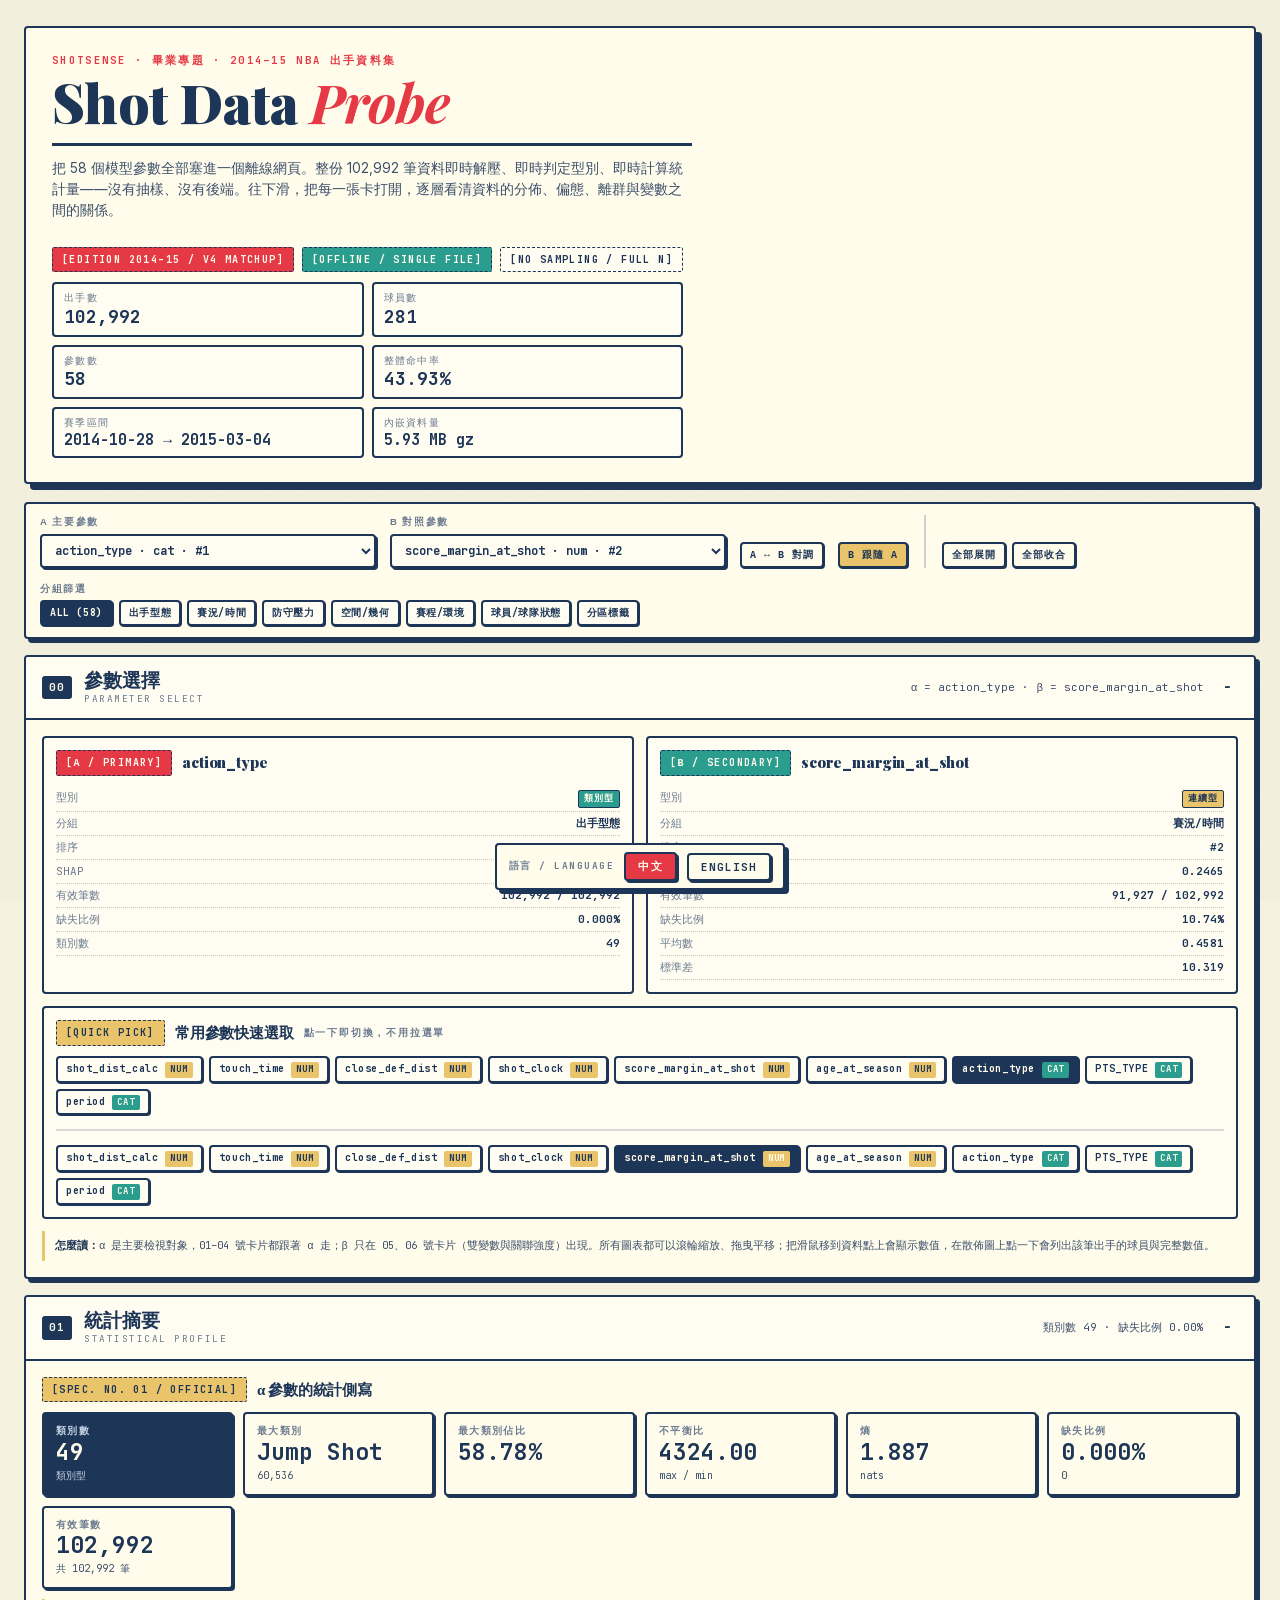
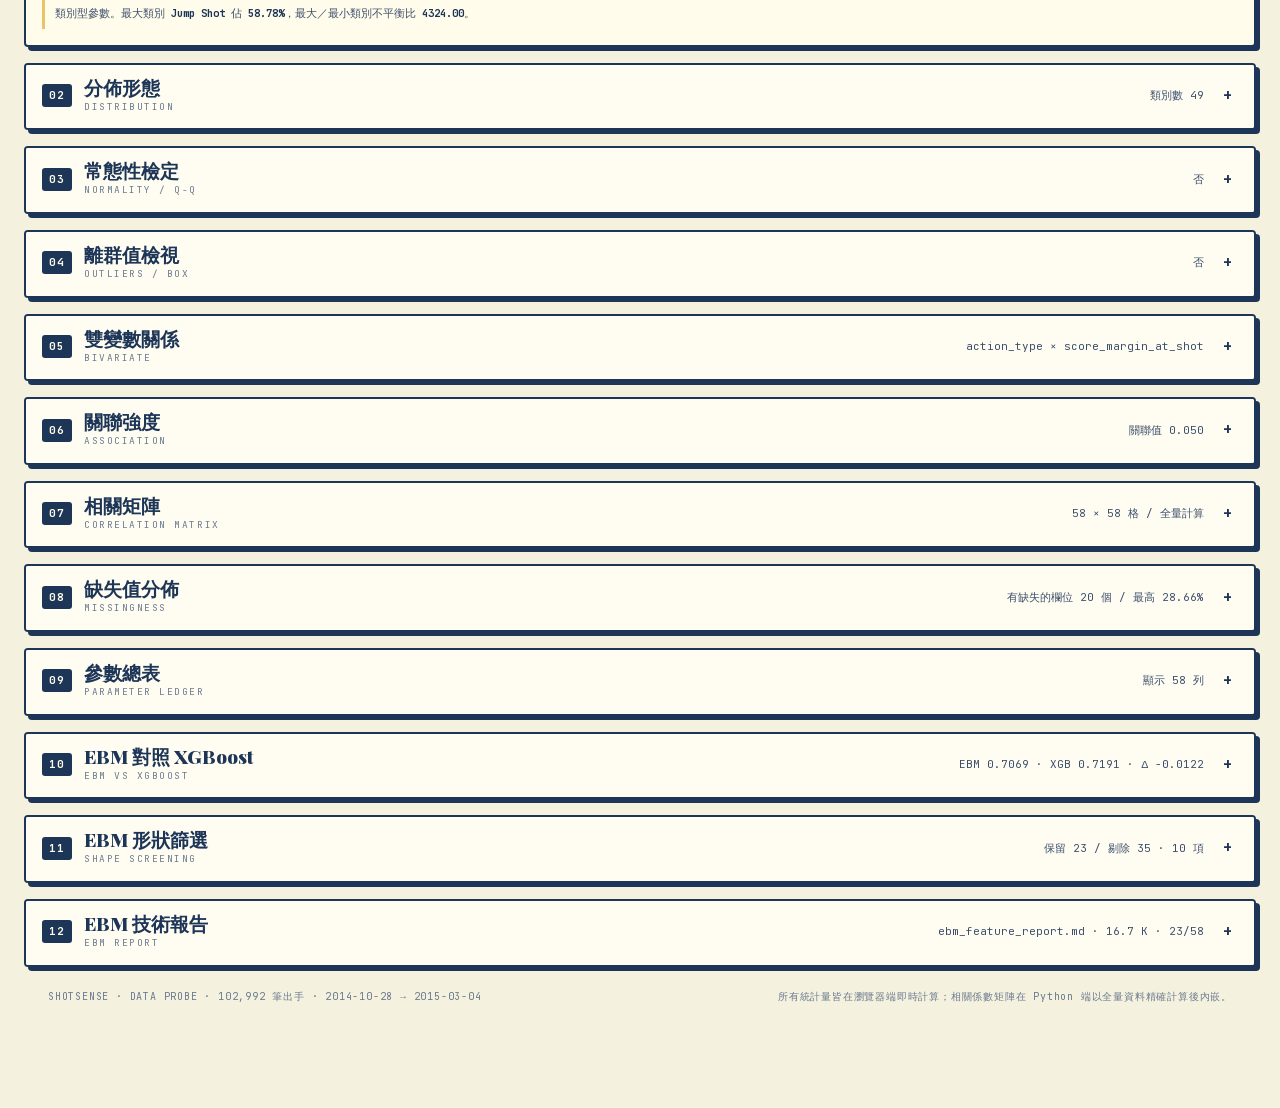
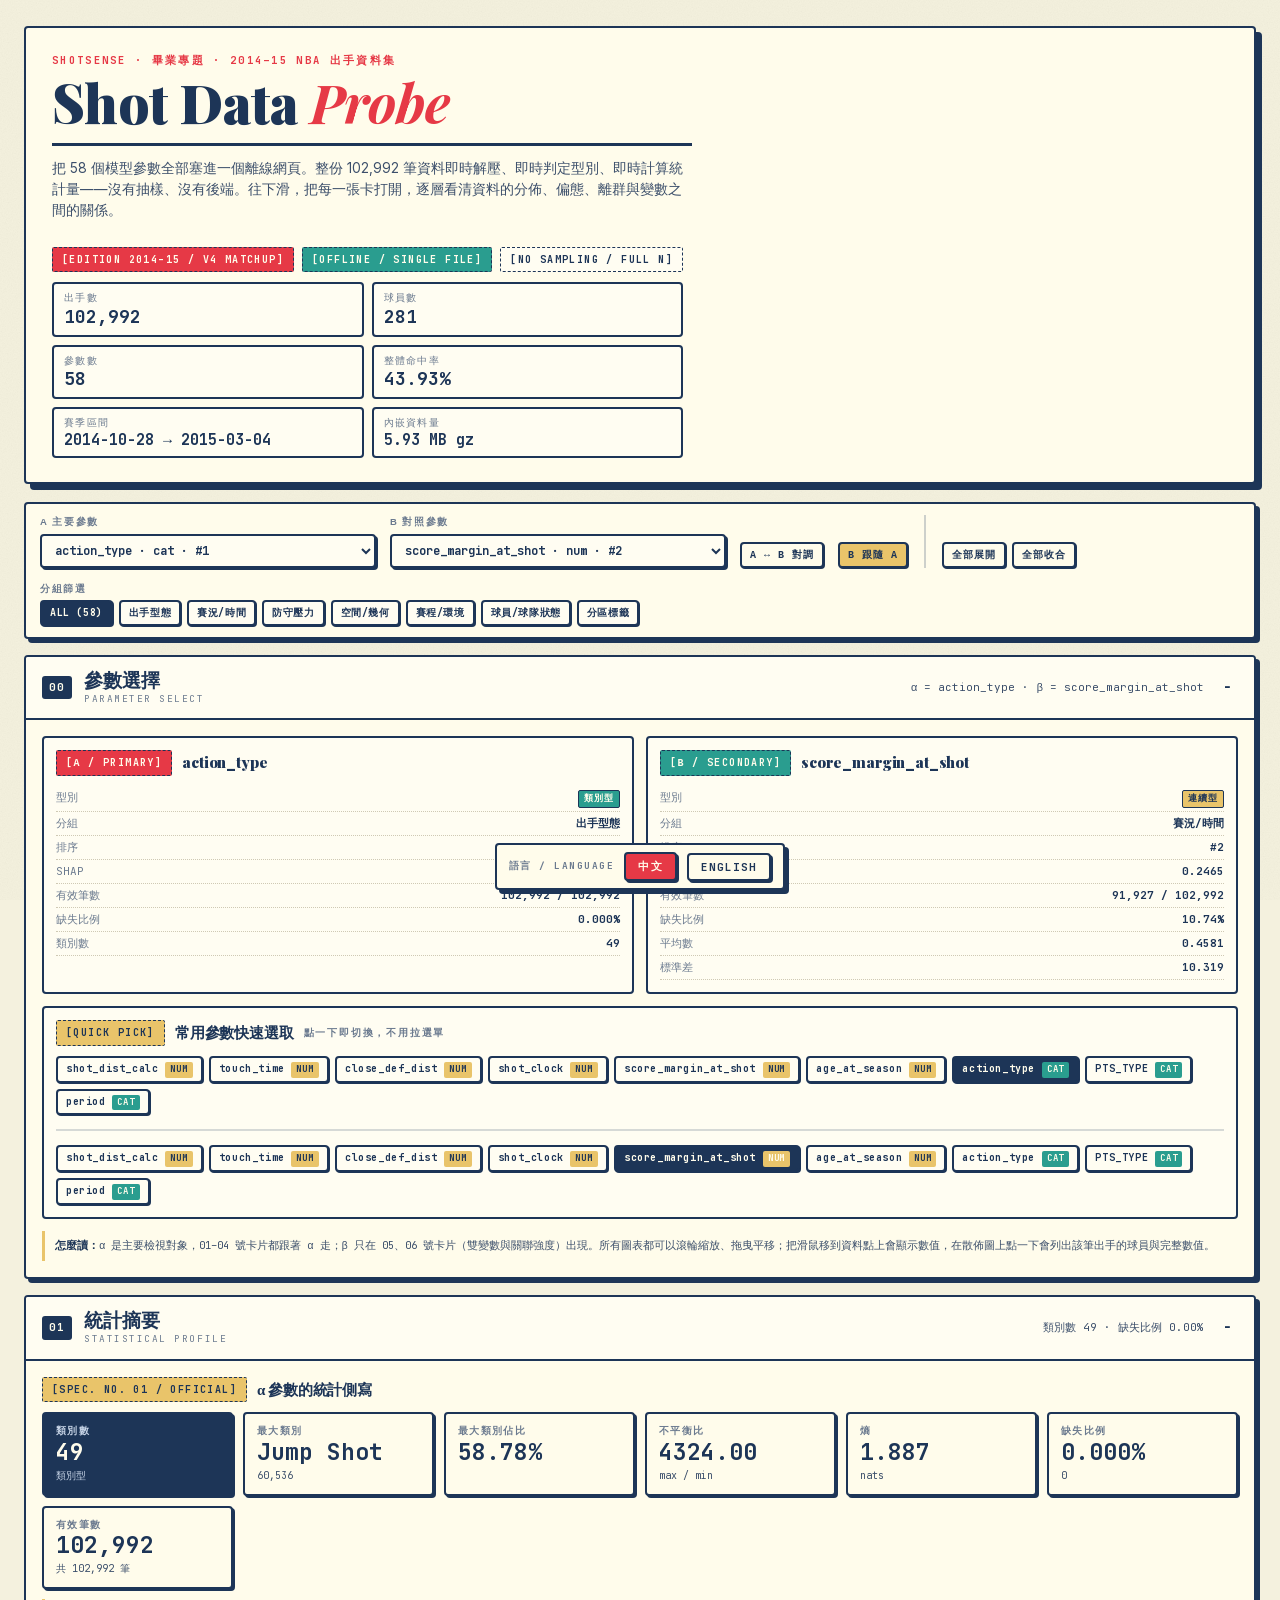
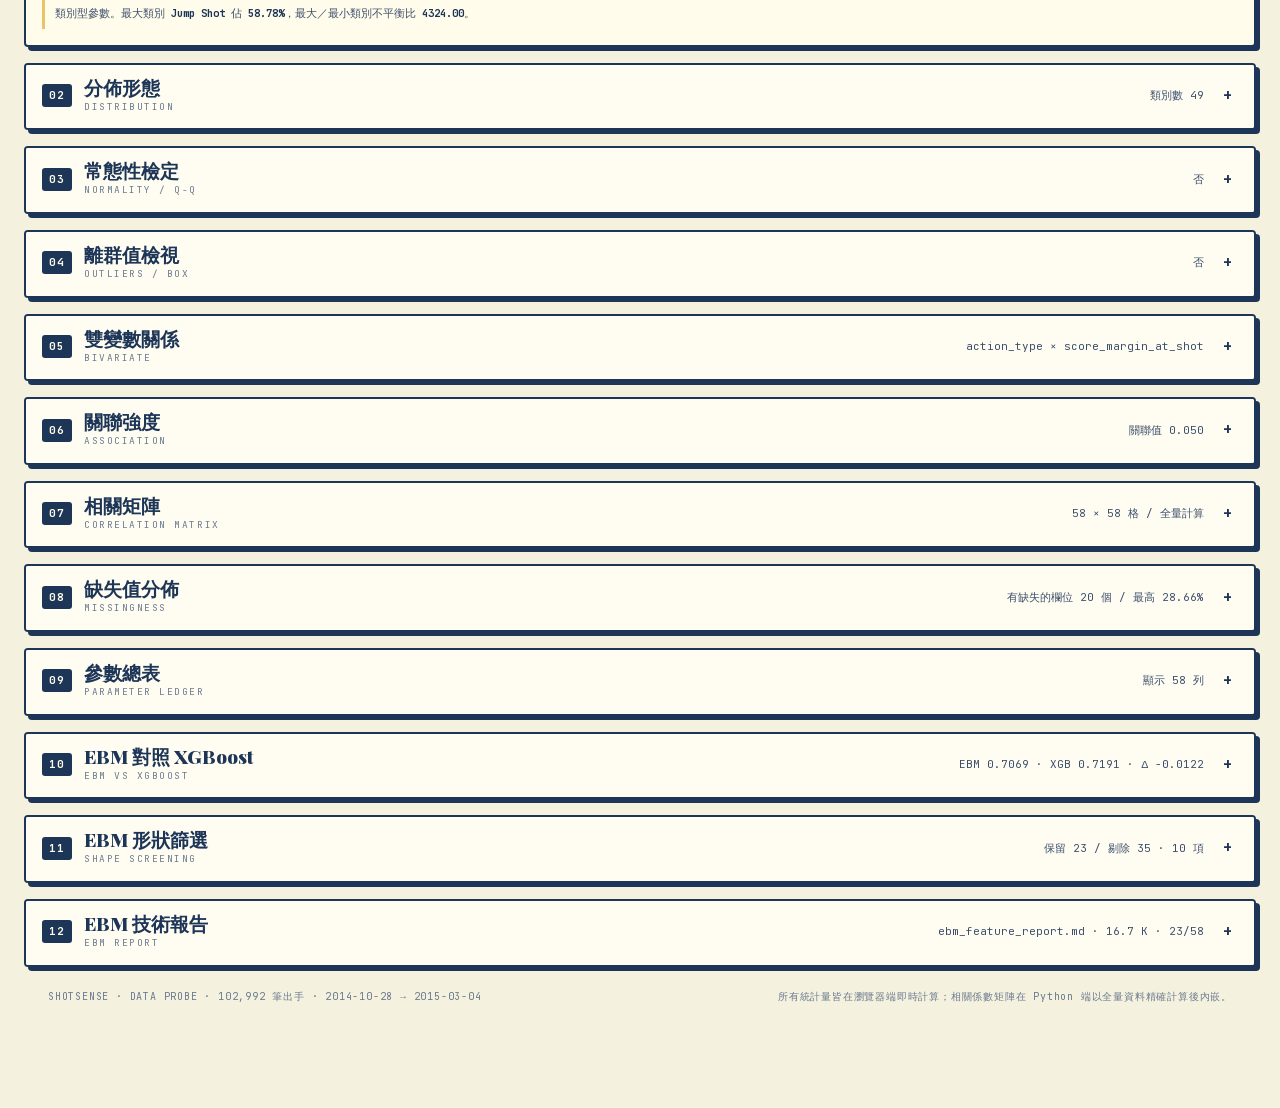
